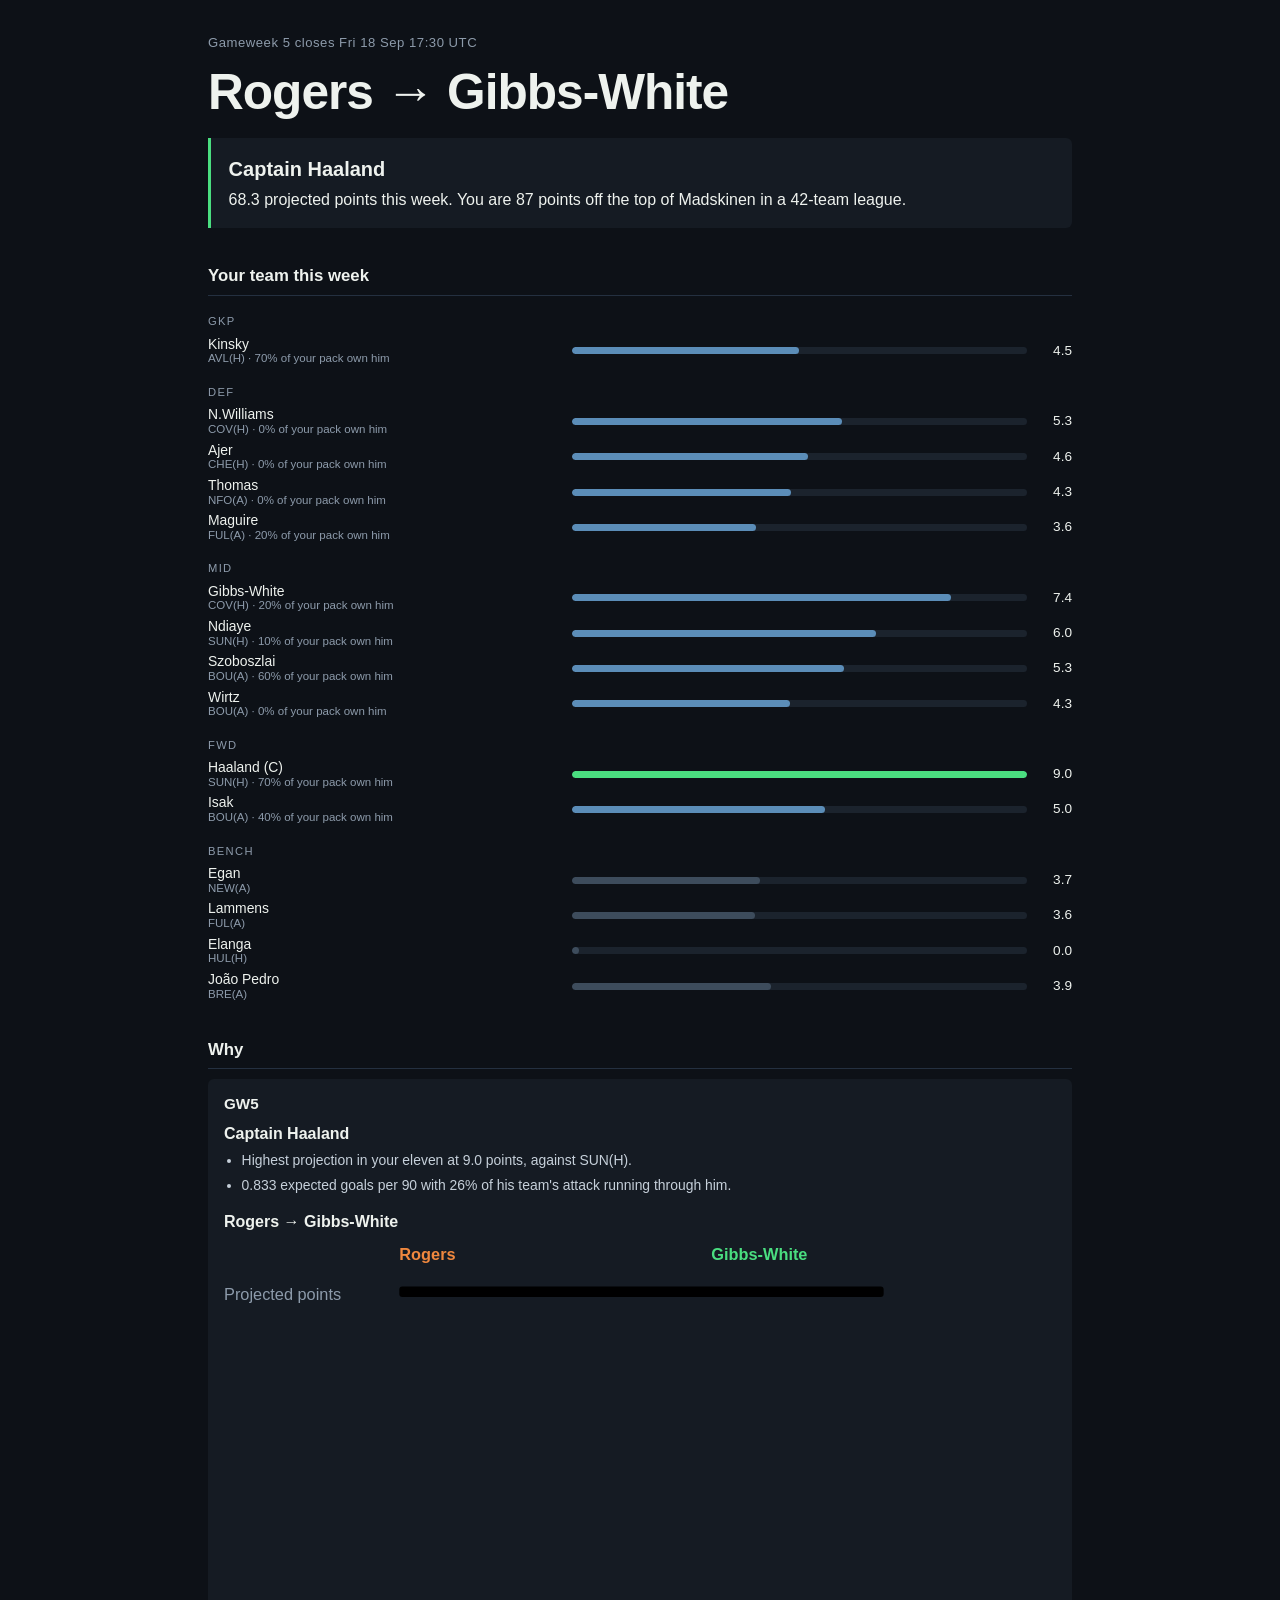
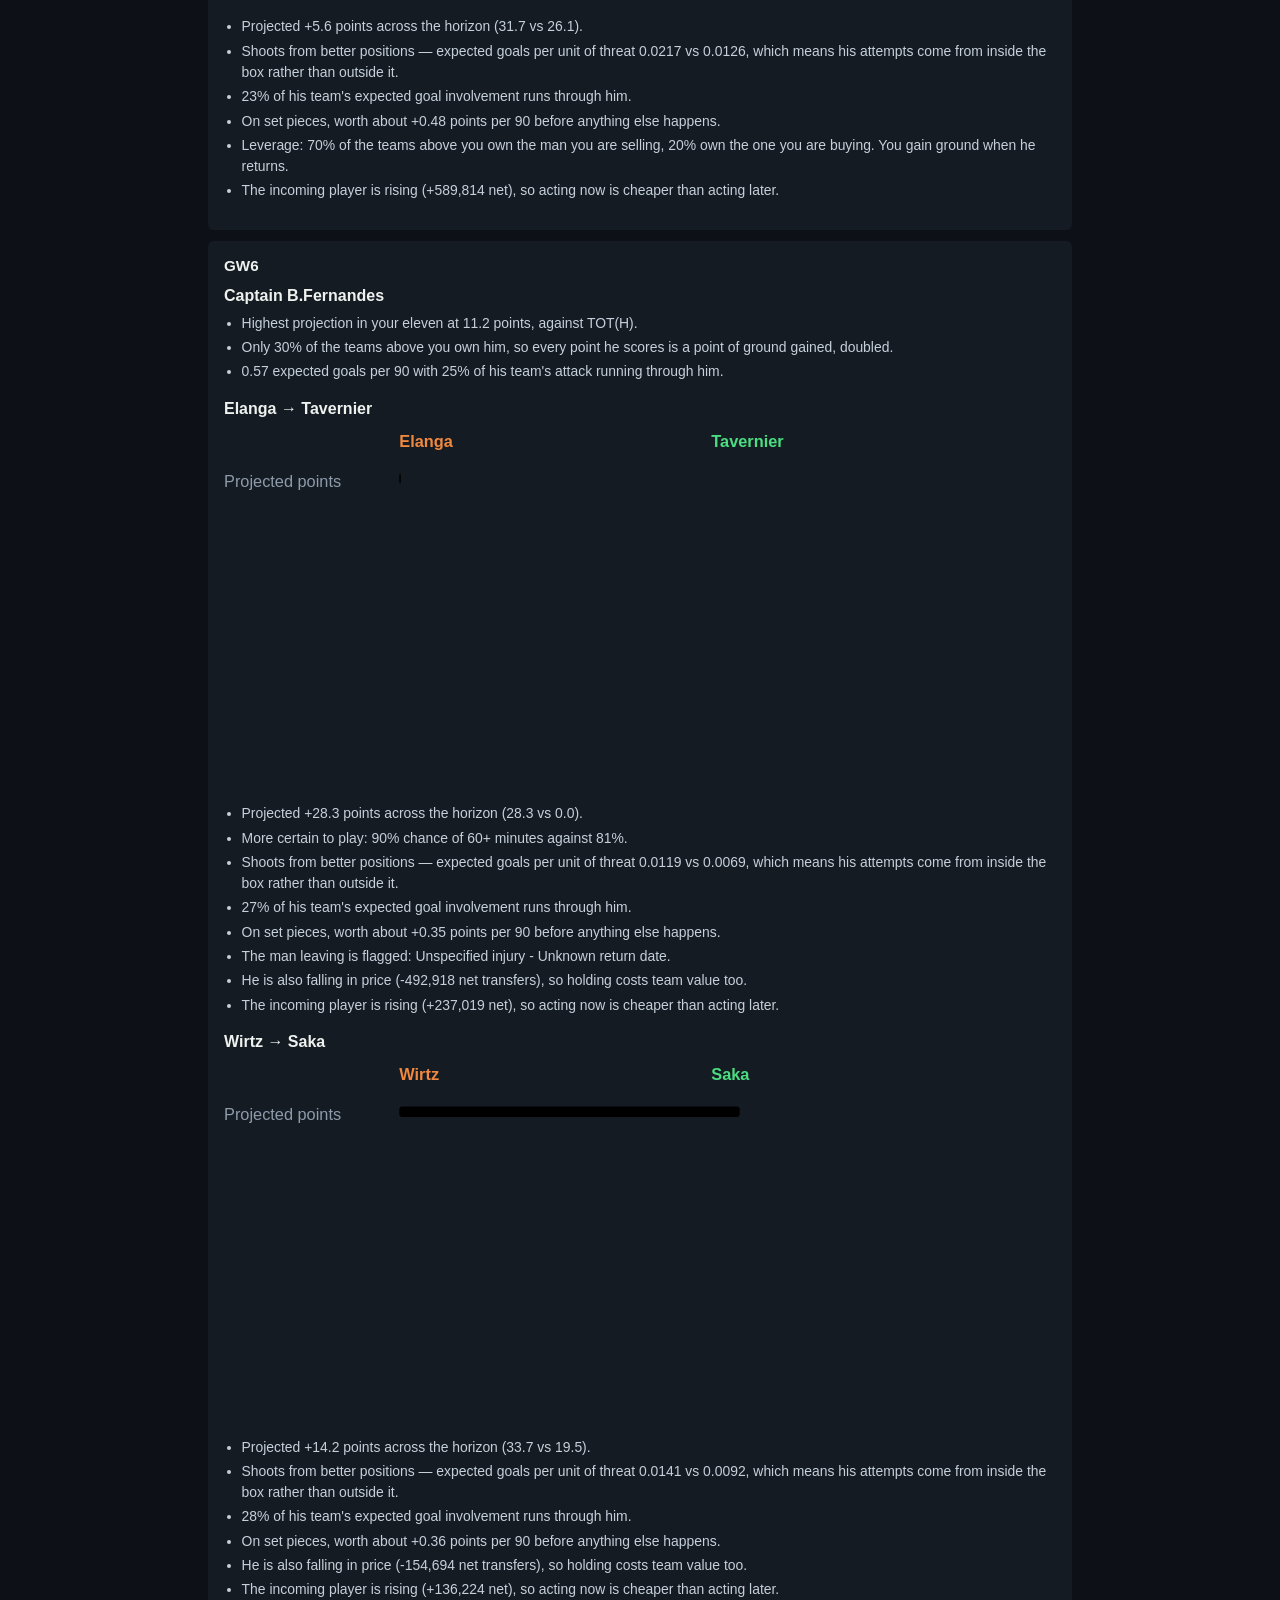
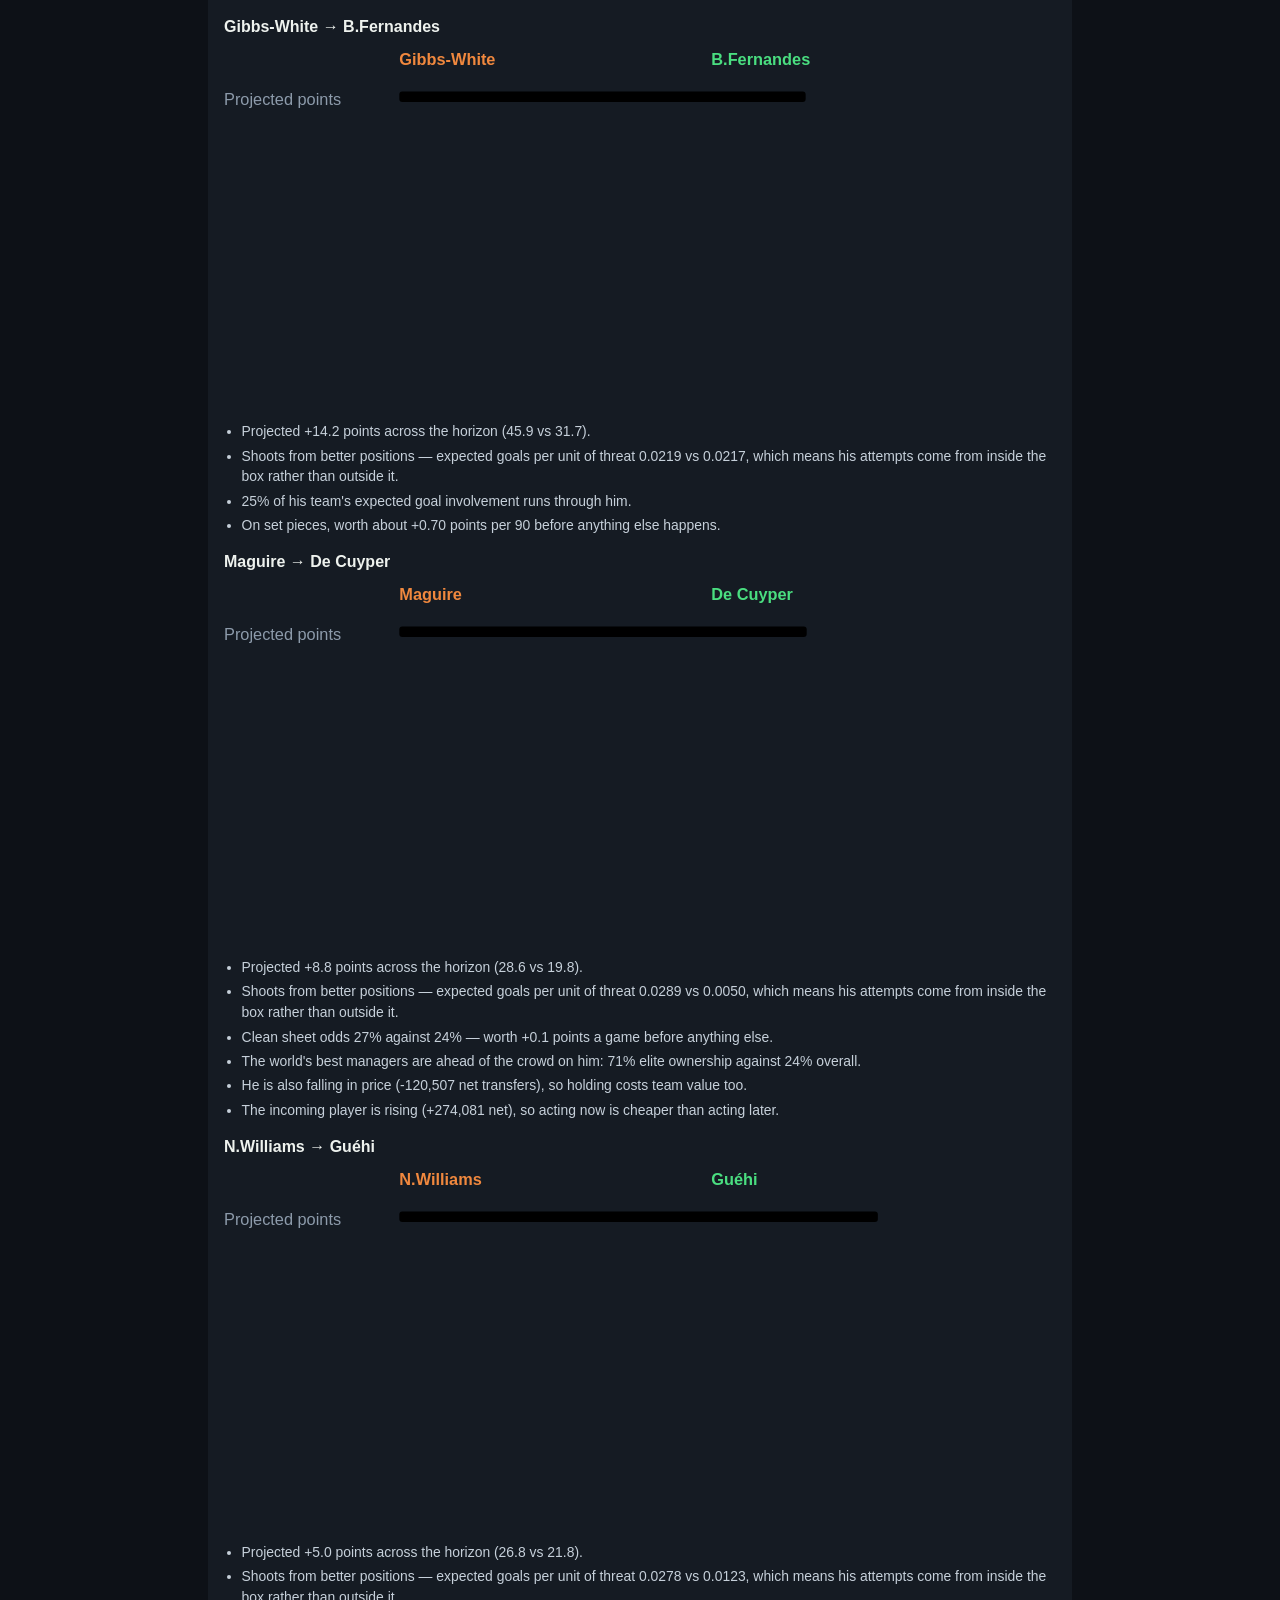
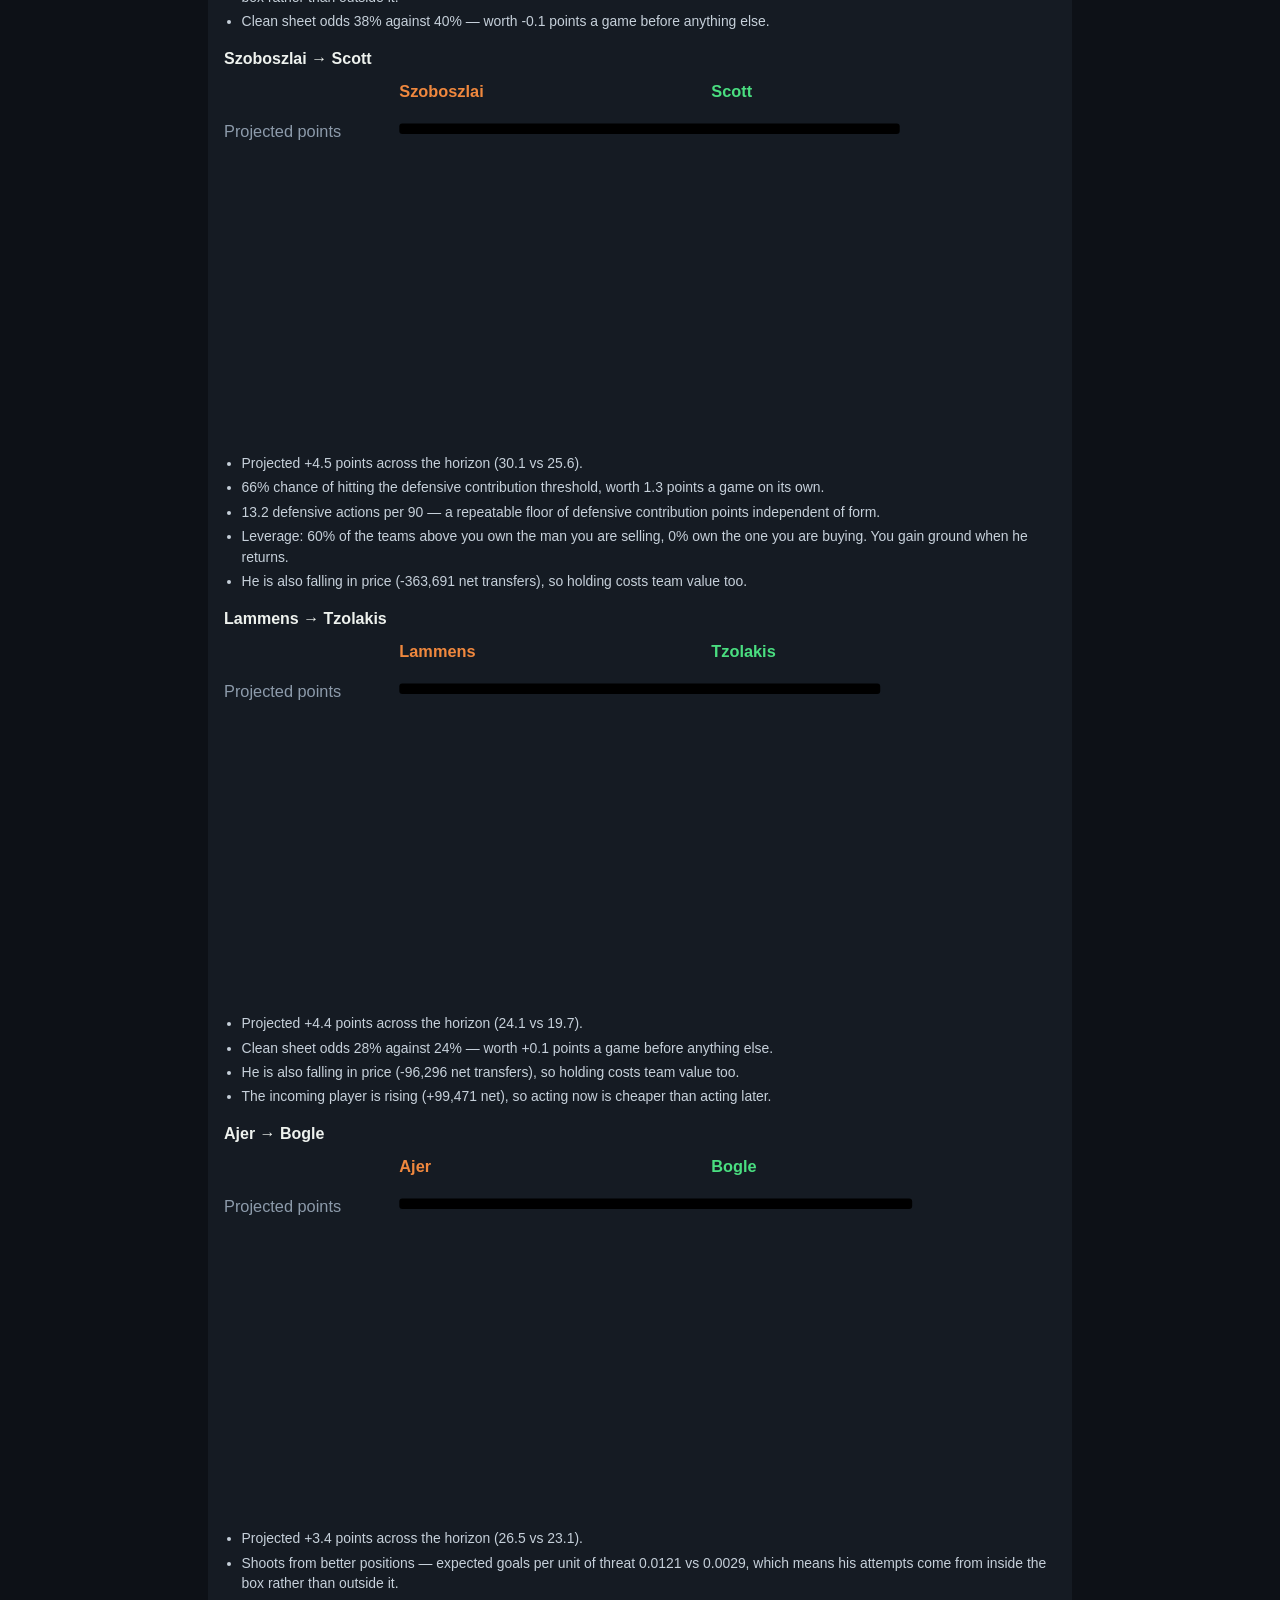
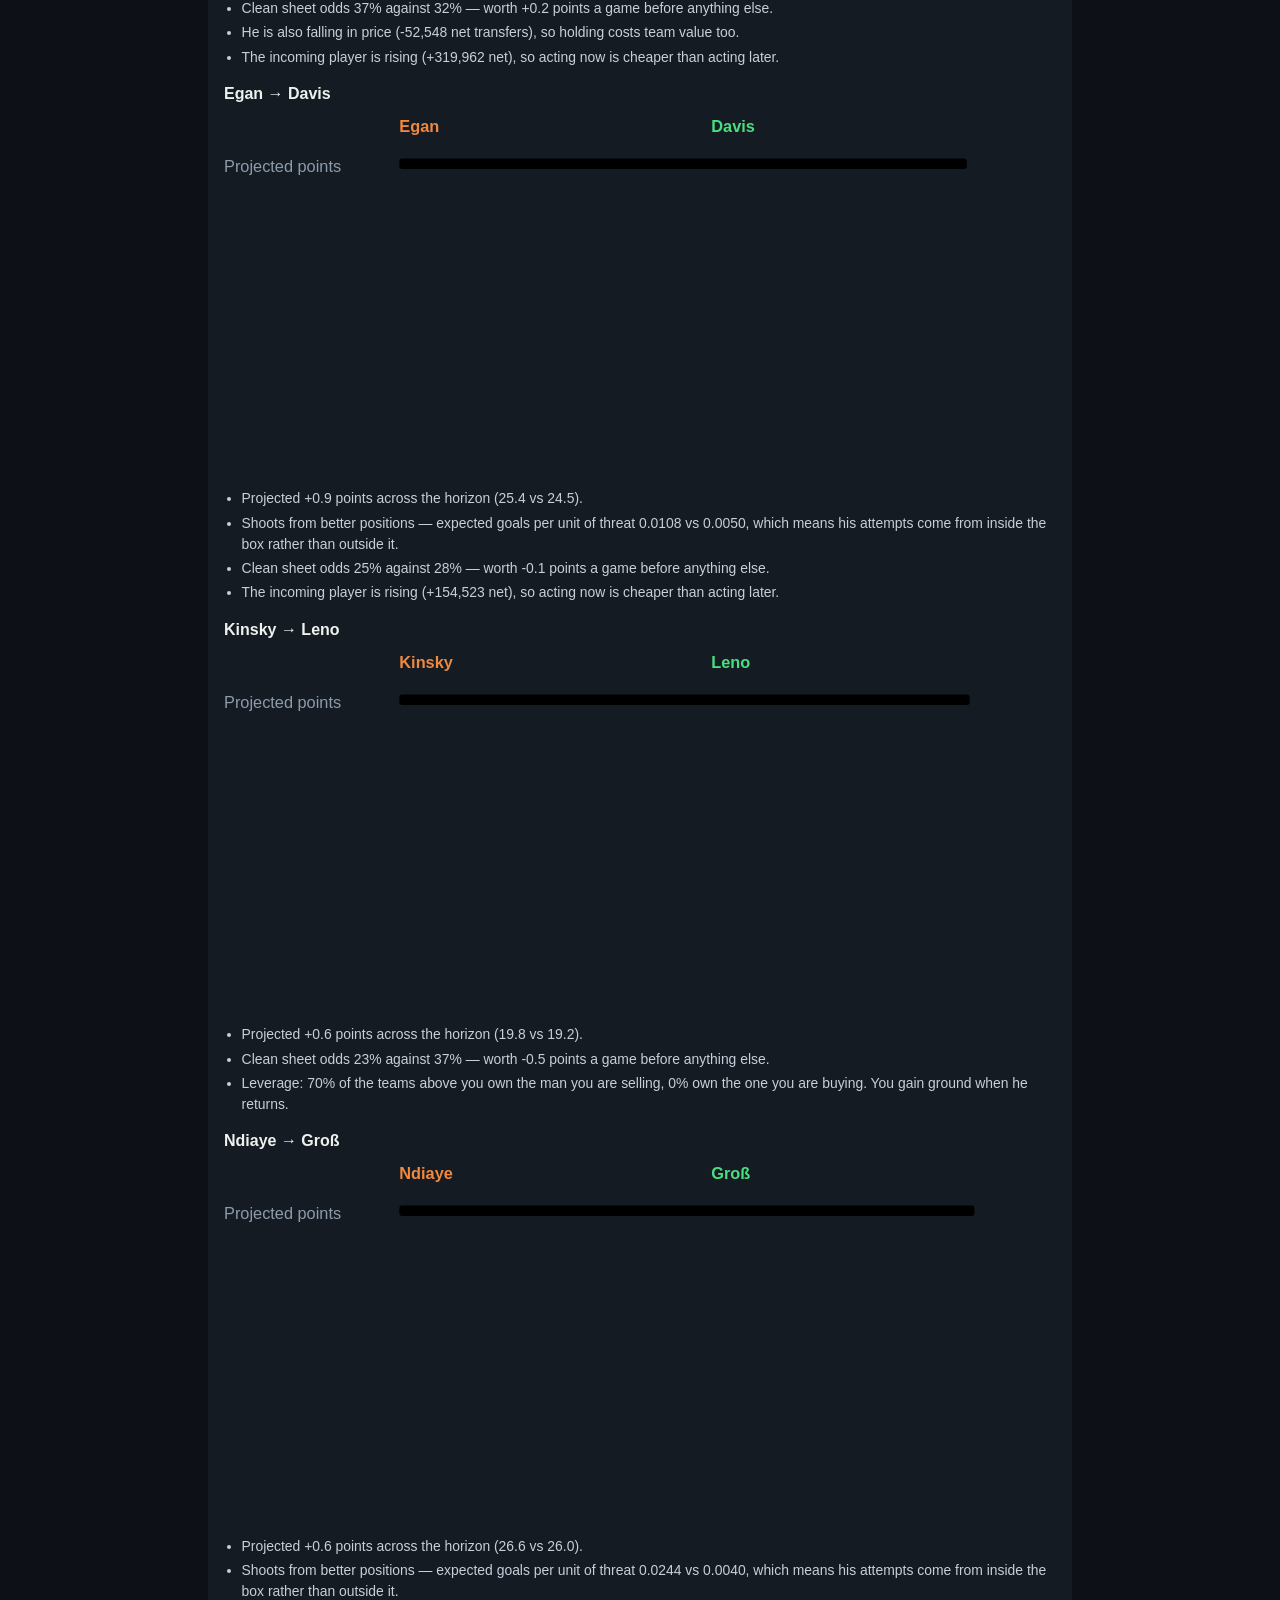
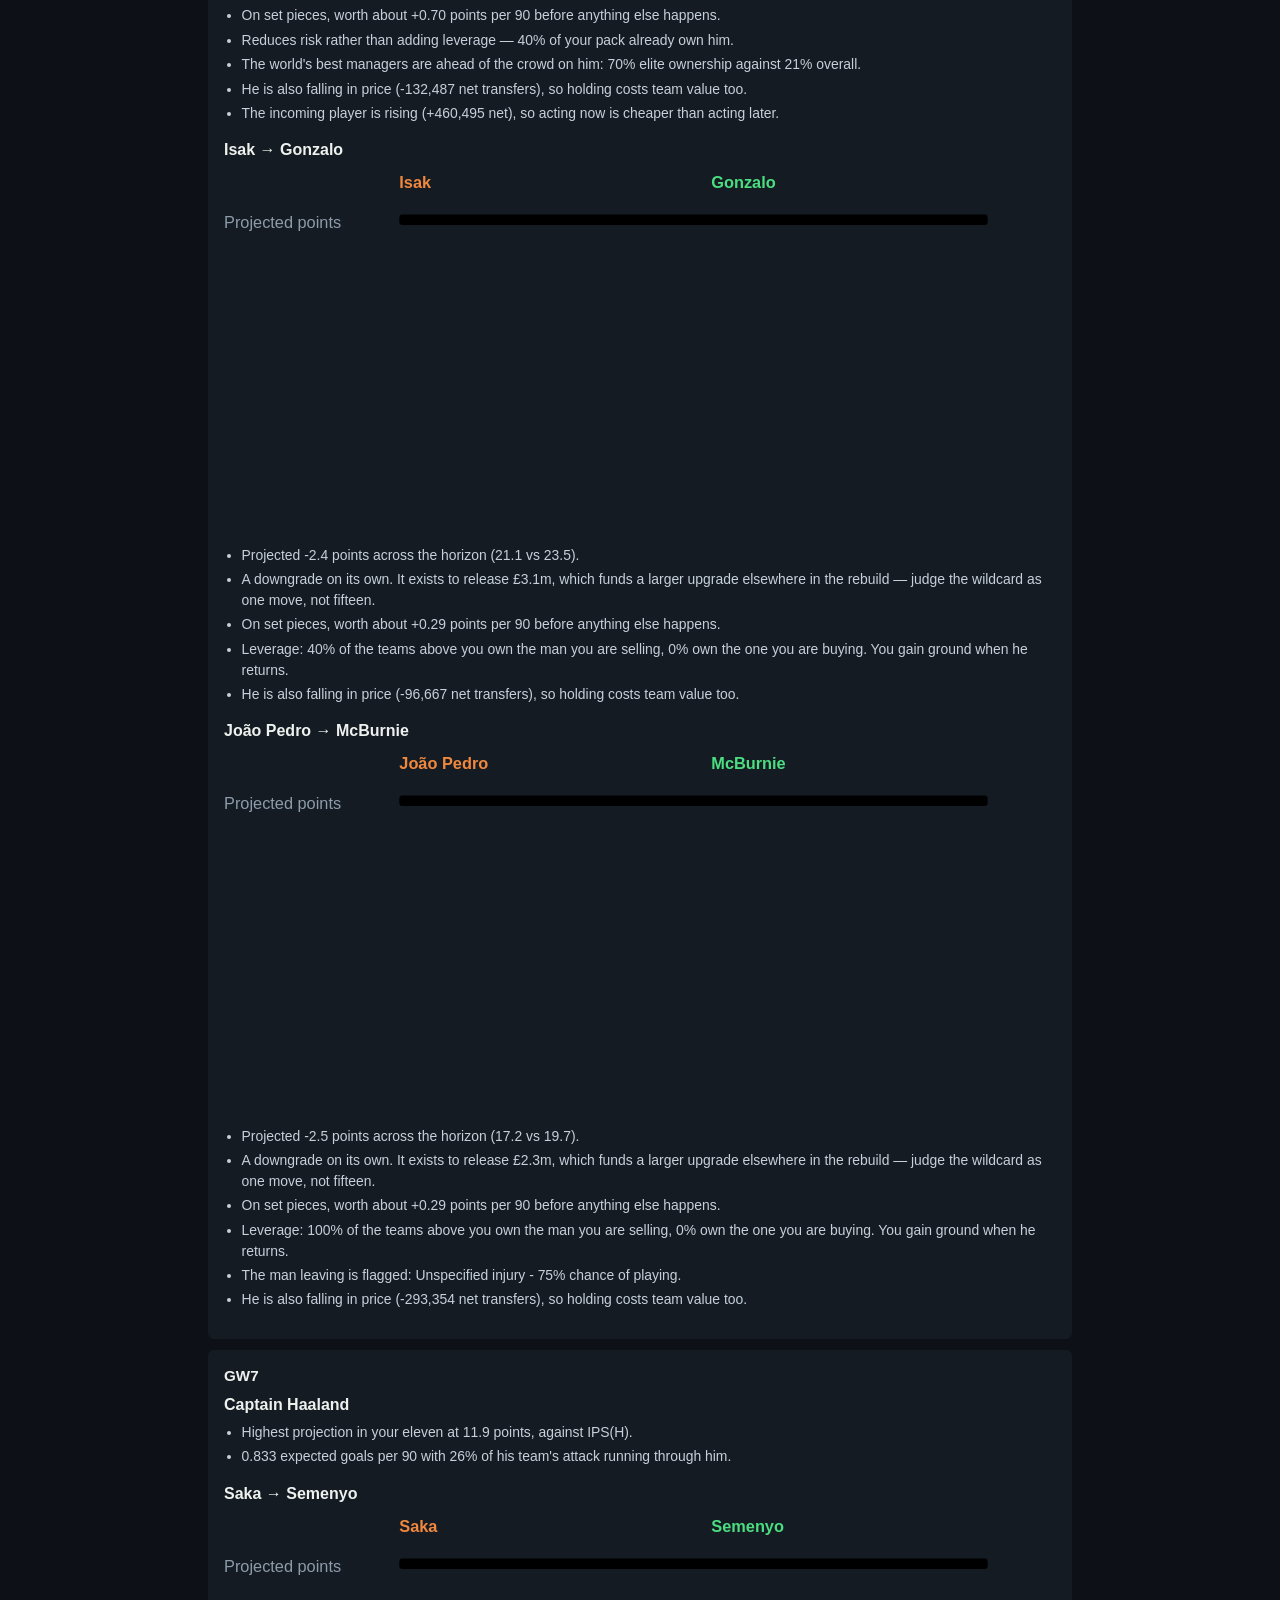
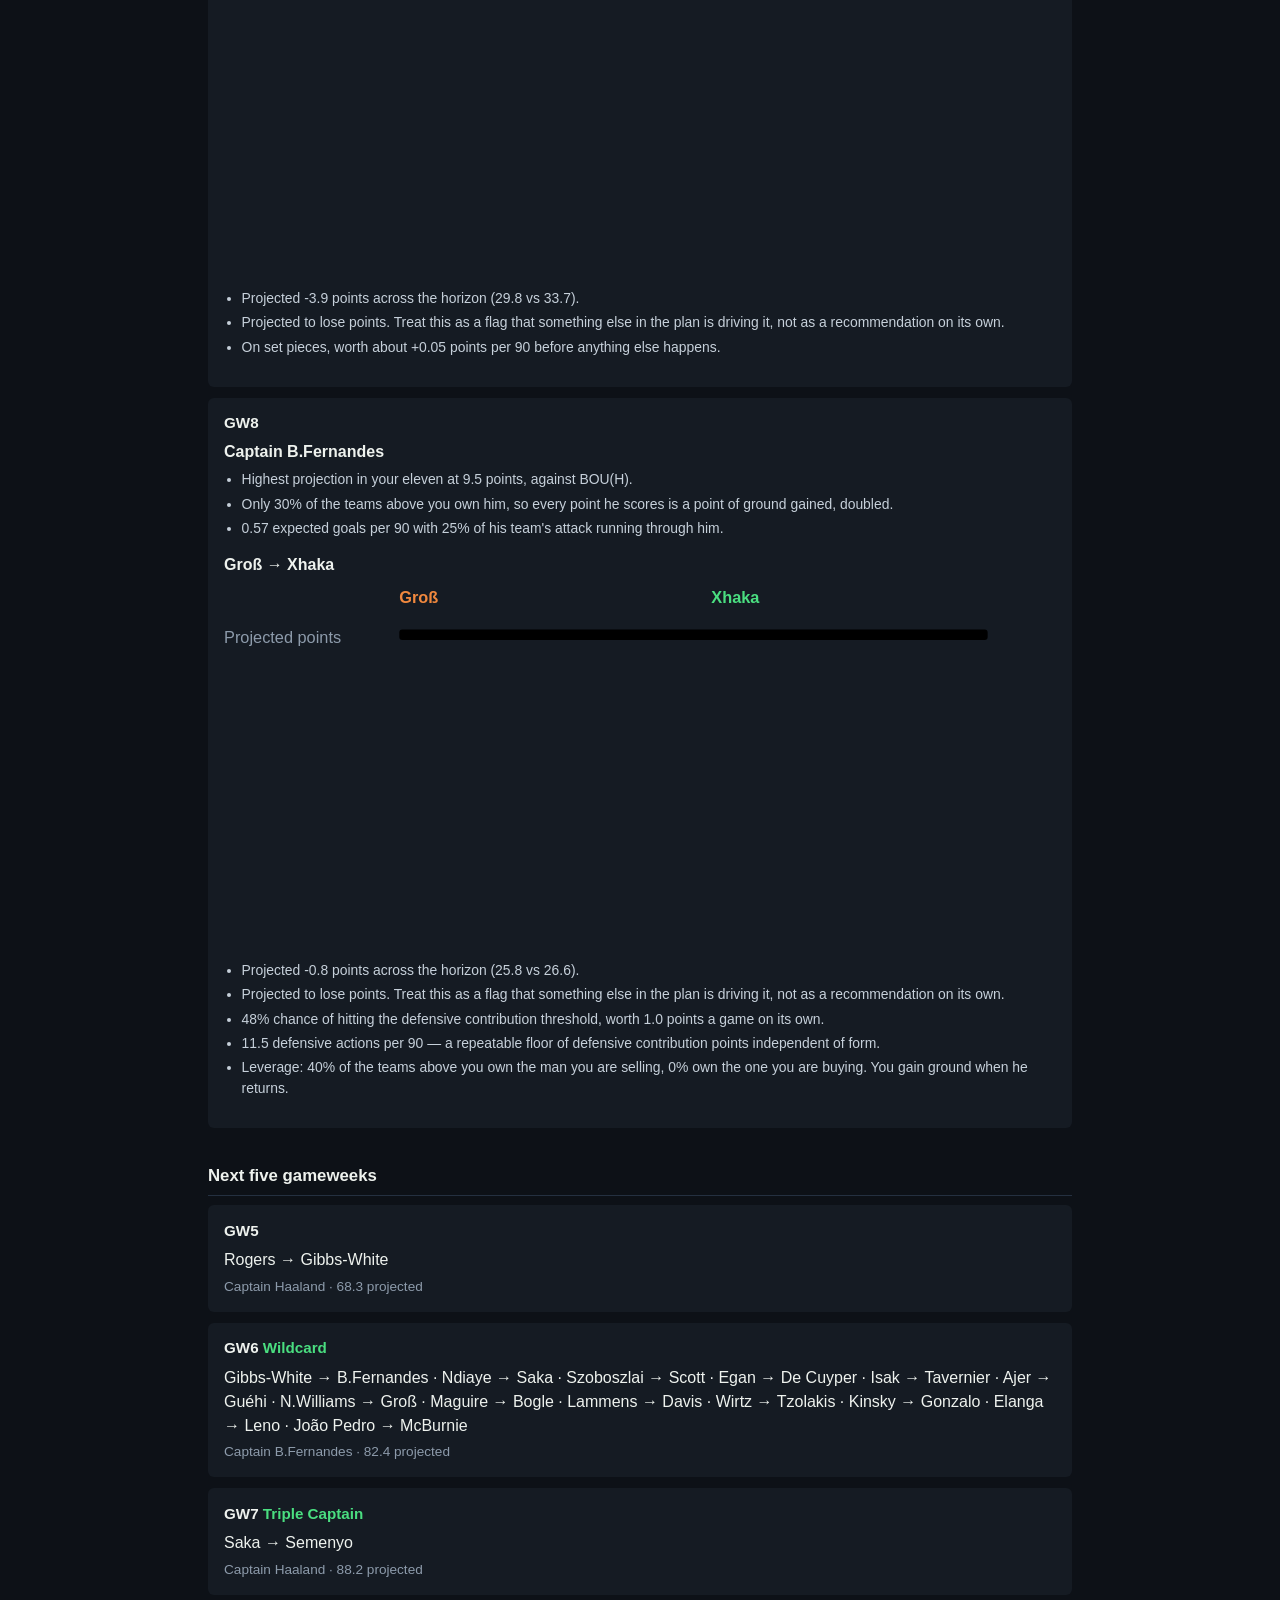
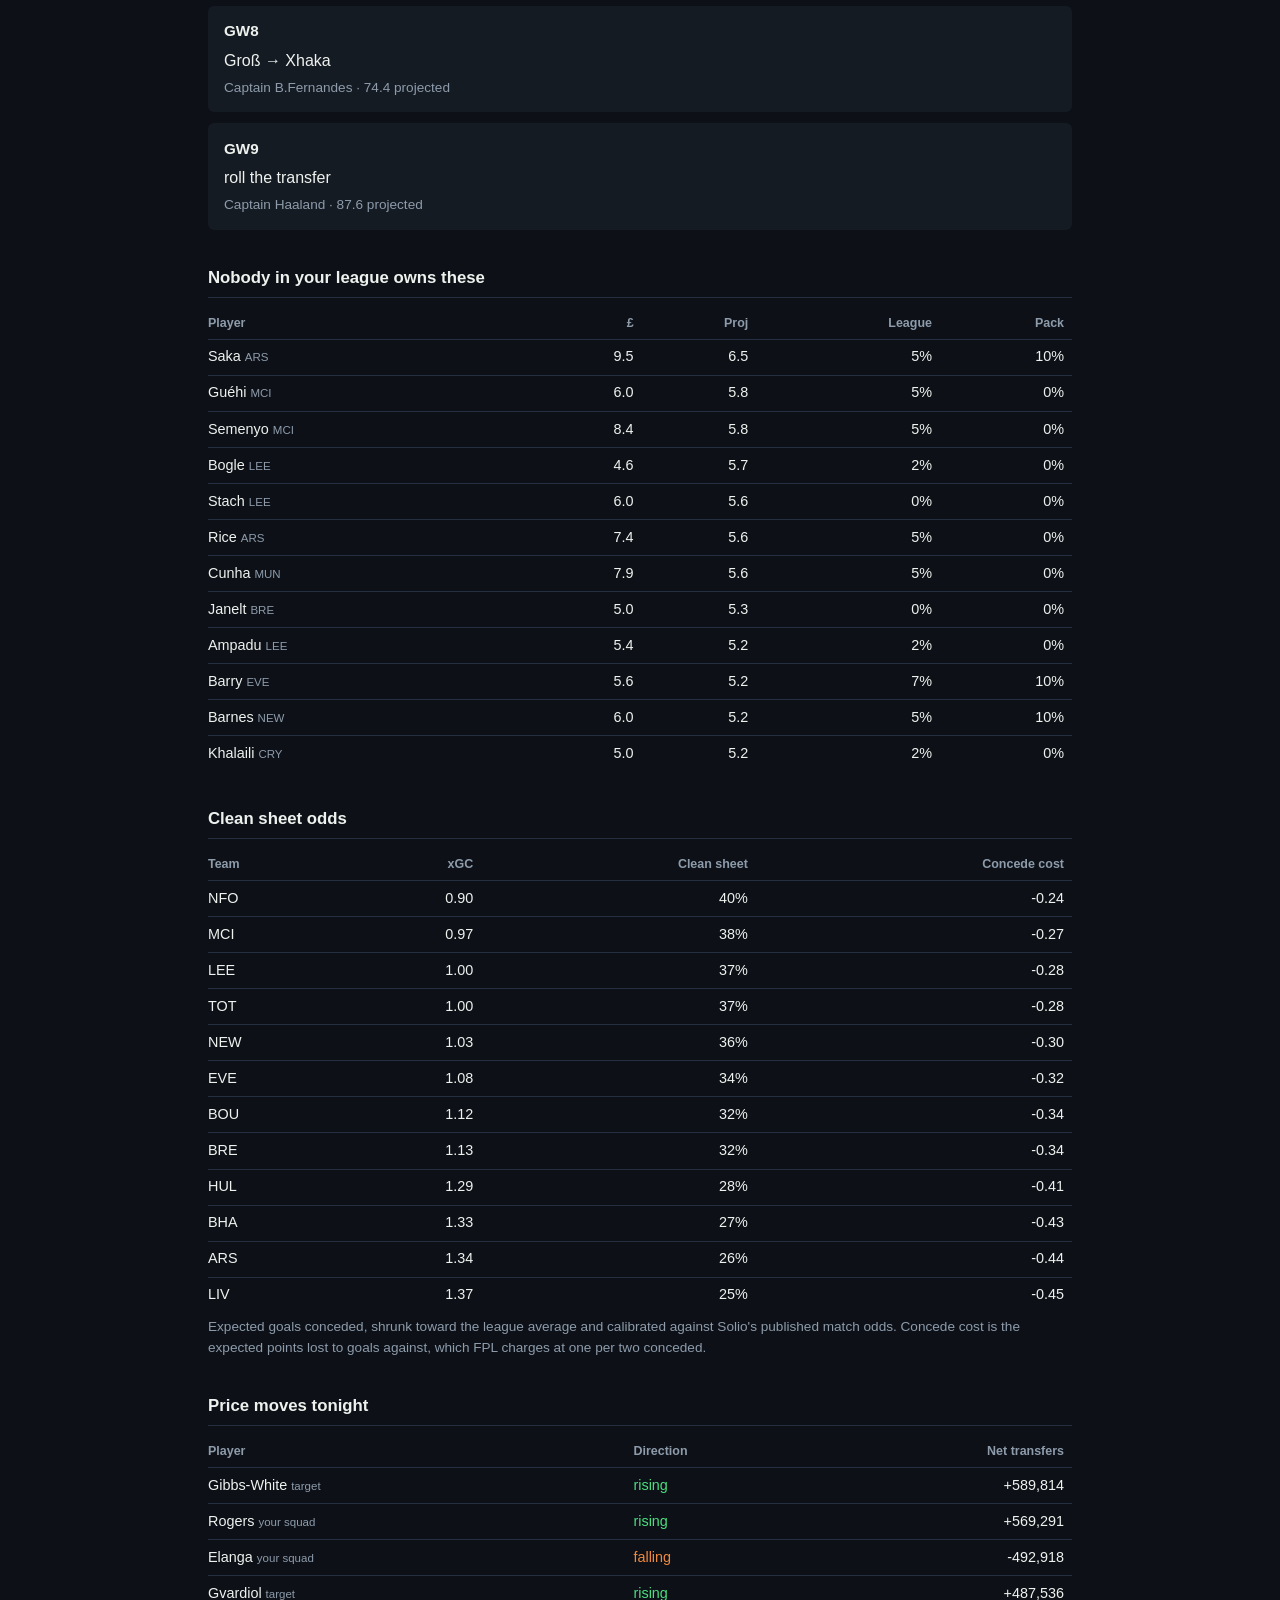
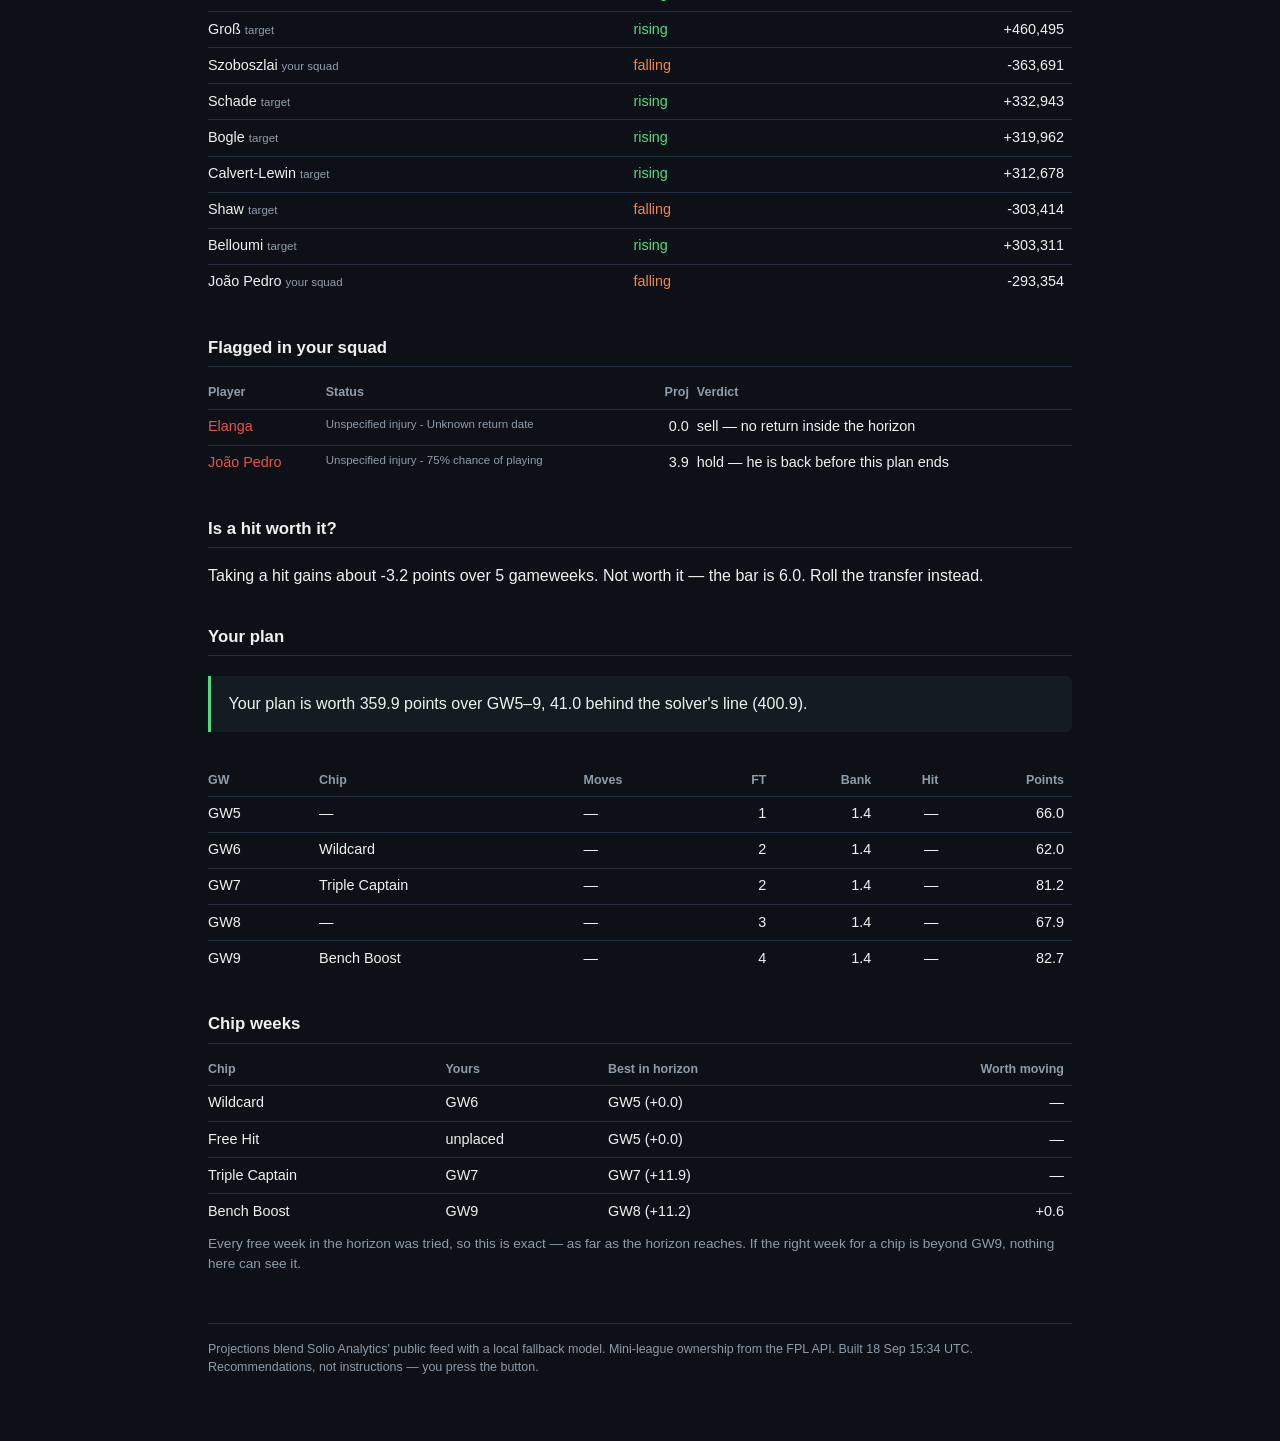
==== docs/report.html @ 6f9d905a "gaffer: 2026-09-18" ====
<!doctype html><html lang=en><head><meta charset=utf-8><meta name=viewport content='width=device-width,initial-scale=1'><title>Gaffer · GW5</title><style>
:root{--ink:#0d1117;--panel:#151b23;--line:#243040;--chalk:#eef2ee;--mute:#8d9bab;
--rise:#4ade80;--fall:#f0883e;--flag:#e5534b}
*{box-sizing:border-box}
body{margin:0;background:var(--ink);color:var(--chalk);
font:16px/1.5 ui-sans-serif,-apple-system,"Segoe UI",Roboto,sans-serif;
-webkit-text-size-adjust:100%}
.wrap{max-width:56rem;margin:0 auto;padding:1.25rem 1rem 4rem}
.deadline{color:var(--mute);font-size:.82rem;letter-spacing:.04em}
h1{font-size:clamp(2rem,7vw,3.1rem);line-height:1.05;margin:.3rem 0 .1rem;
font-weight:800;letter-spacing:-.02em}
.call{background:var(--panel);border-left:3px solid var(--rise);padding:1rem 1.1rem;
margin:1.25rem 0 2rem;border-radius:0 6px 6px 0}
.call b{display:block;font-size:1.25rem;margin-bottom:.25rem}
h2{font-size:1.05rem;font-weight:700;margin:2.2rem 0 .6rem;
padding-bottom:.4rem;border-bottom:1px solid var(--line)}
table{width:100%;border-collapse:collapse;font-size:.9rem}
th{text-align:left;color:var(--mute);font-weight:600;padding:.4rem .5rem .4rem 0;
font-size:.78rem}
td{padding:.42rem .5rem .42rem 0;border-top:1px solid var(--line);vertical-align:top}
td.n,th.n{text-align:right;font-variant-numeric:tabular-nums}
.rise{color:var(--rise)}.fall{color:var(--fall)}.flag{color:var(--flag)}
.tag{font-size:.72rem;color:var(--mute)}
.week{background:var(--panel);border-radius:6px;padding:.9rem 1rem;margin-bottom:.7rem}
.week h3{margin:0 0 .35rem;font-size:.95rem}
.week ul{margin:.3rem 0 .9rem;padding-left:1.1rem;font-size:.87rem;color:#c6d0da}
.poslabel{color:var(--mute);font-size:.7rem;letter-spacing:.12em;margin:1.1rem 0 .35rem}
.row{display:flex;align-items:center;gap:.6rem;margin:.3rem 0}
.lbl{flex:0 0 41%;font-size:.87rem;line-height:1.2}
.lbl em{display:block;font-style:normal;color:var(--mute);font-size:.72rem}
.track{flex:1;height:7px;background:#1b232d;border-radius:4px;overflow:hidden}
.track i{display:block;height:100%;border-radius:4px}
.val{flex:0 0 2.2rem;text-align:right;font-size:.85rem;
font-variant-numeric:tabular-nums}
svg.cmp{width:100%;height:auto;margin:.5rem 0 .2rem;overflow:visible}
svg.cmp text{font:11px ui-sans-serif,sans-serif}
svg.cmp .lb{fill:var(--mute)}
svg.cmp .k{fill:var(--fall);font-weight:700}
svg.cmp .k2{fill:var(--rise);font-weight:700}
svg.cmp .a{fill:var(--fall);opacity:.85}
svg.cmp .b{fill:var(--rise);opacity:.85}
.week li{margin:.22rem 0}
.chip{color:var(--rise);font-weight:700}
.note{color:var(--mute);font-size:.85rem;margin-top:.3rem}
footer{color:var(--mute);font-size:.78rem;margin-top:3rem;
border-top:1px solid var(--line);padding-top:1rem}
@media(prefers-reduced-motion:no-preference){.call{animation:in .4s ease-out}}
@keyframes in{from{opacity:0;transform:translateY(4px)}to{opacity:1}}
</style></head><body><div class=wrap><p class=deadline>Gameweek 5 closes Fri 18 Sep 17:30 UTC</p><h1>Rogers → Gibbs-White</h1><div class=call><b>Captain Haaland</b>68.3 projected points this week. You are 87 points off the top of Madskinen in a 42-team league.</div><h2>Your team this week</h2><p class=poslabel>GKP</p><div class=row><span class=lbl>Kinsky<em>AVL(H) · 70% of your pack own him</em></span><span class=track><i style='width:49.9%;background:#5b8db8'></i></span><span class=val>4.5</span></div><p class=poslabel>DEF</p><div class=row><span class=lbl>N.Williams<em>COV(H) · 0% of your pack own him</em></span><span class=track><i style='width:59.3%;background:#5b8db8'></i></span><span class=val>5.3</span></div><div class=row><span class=lbl>Ajer<em>CHE(H) · 0% of your pack own him</em></span><span class=track><i style='width:51.8%;background:#5b8db8'></i></span><span class=val>4.6</span></div><div class=row><span class=lbl>Thomas<em>NFO(A) · 0% of your pack own him</em></span><span class=track><i style='width:48.2%;background:#5b8db8'></i></span><span class=val>4.3</span></div><div class=row><span class=lbl>Maguire<em>FUL(A) · 20% of your pack own him</em></span><span class=track><i style='width:40.4%;background:#5b8db8'></i></span><span class=val>3.6</span></div><p class=poslabel>MID</p><div class=row><span class=lbl>Gibbs-White<em>COV(H) · 20% of your pack own him</em></span><span class=track><i style='width:83.2%;background:#5b8db8'></i></span><span class=val>7.4</span></div><div class=row><span class=lbl>Ndiaye<em>SUN(H) · 10% of your pack own him</em></span><span class=track><i style='width:66.7%;background:#5b8db8'></i></span><span class=val>6.0</span></div><div class=row><span class=lbl>Szoboszlai<em>BOU(A) · 60% of your pack own him</em></span><span class=track><i style='width:59.7%;background:#5b8db8'></i></span><span class=val>5.3</span></div><div class=row><span class=lbl>Wirtz<em>BOU(A) · 0% of your pack own him</em></span><span class=track><i style='width:47.9%;background:#5b8db8'></i></span><span class=val>4.3</span></div><p class=poslabel>FWD</p><div class=row><span class=lbl>Haaland (C)<em>SUN(H) · 70% of your pack own him</em></span><span class=track><i style='width:100.0%;background:var(--rise)'></i></span><span class=val>9.0</span></div><div class=row><span class=lbl>Isak<em>BOU(A) · 40% of your pack own him</em></span><span class=track><i style='width:55.6%;background:#5b8db8'></i></span><span class=val>5.0</span></div><p class=poslabel>BENCH</p><div class=row><span class=lbl>Egan<em>NEW(A)</em></span><span class=track><i style='width:41.3%;background:#3d4c5c'></i></span><span class=val>3.7</span></div><div class=row><span class=lbl>Lammens<em>FUL(A)</em></span><span class=track><i style='width:40.2%;background:#3d4c5c'></i></span><span class=val>3.6</span></div><div class=row><span class=lbl>Elanga<em>HUL(H)</em></span><span class=track><i style='width:1.5%;background:#3d4c5c'></i></span><span class=val>0.0</span></div><div class=row><span class=lbl>João Pedro<em>BRE(A)</em></span><span class=track><i style='width:43.8%;background:#3d4c5c'></i></span><span class=val>3.9</span></div><h2>Why</h2><div class=week><h3>GW5</h3><b>Captain Haaland</b><ul><li>Highest projection in your eleven at 9.0 points, against SUN(H).</li><li>0.833 expected goals per 90 with 26% of his team&#x27;s attack running through him.</li></ul><b>Rogers &rarr; Gibbs-White</b><svg viewBox='0 0 560 242' class=cmp role=img aria-label='Comparison of Rogers and Gibbs-White'><text x='118' y='12' class=k>Rogers</text><text x='328' y='12' class=k2>Gibbs-White</text><text x='0' y='39' class=lb>Projected points</text><rect x='118' y='30' width='326.0' height='7' rx='2' class=a/><rect x='118' y='40' width='396.0' height='7' rx='2' class=b/><text x='0' y='65' class=lb>Starts 60+ mins</text><rect x='118' y='56' width='371.1' height='7' rx='2' class=a/><rect x='118' y='66' width='396.0' height='7' rx='2' class=b/><text x='0' y='91' class=lb>xG per 90</text><rect x='118' y='82' width='366.6' height='7' rx='2' class=a/><rect x='118' y='92' width='396.0' height='7' rx='2' class=b/><text x='0' y='117' class=lb>xA per 90</text><rect x='118' y='108' width='396.0' height='7' rx='2' class=a/><rect x='118' y='118' width='335.5' height='7' rx='2' class=b/><text x='0' y='143' class=lb>Shot quality</text><rect x='118' y='134' width='229.9' height='7' rx='2' class=a/><rect x='118' y='144' width='396.0' height='7' rx='2' class=b/><text x='0' y='169' class=lb>Share of team attack</text><rect x='118' y='160' width='396.0' height='7' rx='2' class=a/><rect x='118' y='170' width='376.7' height='7' rx='2' class=b/><text x='0' y='195' class=lb>Defensive actions/90</text><rect x='118' y='186' width='396.0' height='7' rx='2' class=a/><rect x='118' y='196' width='316.8' height='7' rx='2' class=b/><text x='0' y='221' class=lb>Pack ownership</text><rect x='118' y='212' width='396.0' height='7' rx='2' class=a/><rect x='118' y='222' width='113.1' height='7' rx='2' class=b/></svg><ul><li>Projected +5.6 points across the horizon (31.7 vs 26.1).</li><li>Shoots from better positions — expected goals per unit of threat 0.0217 vs 0.0126, which means his attempts come from inside the box rather than outside it.</li><li>23% of his team&#x27;s expected goal involvement runs through him.</li><li>On set pieces, worth about +0.48 points per 90 before anything else happens.</li><li>Leverage: 70% of the teams above you own the man you are selling, 20% own the one you are buying. You gain ground when he returns.</li><li>The incoming player is rising (+589,814 net), so acting now is cheaper than acting later.</li></ul></div><div class=week><h3>GW6</h3><b>Captain B.Fernandes</b><ul><li>Highest projection in your eleven at 11.2 points, against TOT(H).</li><li>Only 30% of the teams above you own him, so every point he scores is a point of ground gained, doubled.</li><li>0.57 expected goals per 90 with 25% of his team&#x27;s attack running through him.</li></ul><b>Elanga &rarr; Tavernier</b><svg viewBox='0 0 560 242' class=cmp role=img aria-label='Comparison of Elanga and Tavernier'><text x='118' y='12' class=k>Elanga</text><text x='328' y='12' class=k2>Tavernier</text><text x='0' y='39' class=lb>Projected points</text><rect x='118' y='30' width='1.0' height='7' rx='2' class=a/><rect x='118' y='40' width='396.0' height='7' rx='2' class=b/><text x='0' y='65' class=lb>Starts 60+ mins</text><rect x='118' y='56' width='354.3' height='7' rx='2' class=a/><rect x='118' y='66' width='396.0' height='7' rx='2' class=b/><text x='0' y='91' class=lb>xG per 90</text><rect x='118' y='82' width='147.7' height='7' rx='2' class=a/><rect x='118' y='92' width='396.0' height='7' rx='2' class=b/><text x='0' y='117' class=lb>xA per 90</text><rect x='118' y='108' width='251.3' height='7' rx='2' class=a/><rect x='118' y='118' width='396.0' height='7' rx='2' class=b/><text x='0' y='143' class=lb>Shot quality</text><rect x='118' y='134' width='229.6' height='7' rx='2' class=a/><rect x='118' y='144' width='396.0' height='7' rx='2' class=b/><text x='0' y='169' class=lb>Share of team attack</text><rect x='118' y='160' width='162.5' height='7' rx='2' class=a/><rect x='118' y='170' width='396.0' height='7' rx='2' class=b/><text x='0' y='195' class=lb>Defensive actions/90</text><rect x='118' y='186' width='149.0' height='7' rx='2' class=a/><rect x='118' y='196' width='396.0' height='7' rx='2' class=b/><text x='0' y='221' class=lb>Pack ownership</text><rect x='118' y='212' width='396.0' height='7' rx='2' class=a/><rect x='118' y='222' width='1.0' height='7' rx='2' class=b/></svg><ul><li>Projected +28.3 points across the horizon (28.3 vs 0.0).</li><li>More certain to play: 90% chance of 60+ minutes against 81%.</li><li>Shoots from better positions — expected goals per unit of threat 0.0119 vs 0.0069, which means his attempts come from inside the box rather than outside it.</li><li>27% of his team&#x27;s expected goal involvement runs through him.</li><li>On set pieces, worth about +0.35 points per 90 before anything else happens.</li><li>The man leaving is flagged: Unspecified injury - Unknown return date.</li><li>He is also falling in price (-492,918 net transfers), so holding costs team value too.</li><li>The incoming player is rising (+237,019 net), so acting now is cheaper than acting later.</li></ul><b>Wirtz &rarr; Saka</b><svg viewBox='0 0 560 242' class=cmp role=img aria-label='Comparison of Wirtz and Saka'><text x='118' y='12' class=k>Wirtz</text><text x='328' y='12' class=k2>Saka</text><text x='0' y='39' class=lb>Projected points</text><rect x='118' y='30' width='229.1' height='7' rx='2' class=a/><rect x='118' y='40' width='396.0' height='7' rx='2' class=b/><text x='0' y='65' class=lb>Starts 60+ mins</text><rect x='118' y='56' width='378.0' height='7' rx='2' class=a/><rect x='118' y='66' width='396.0' height='7' rx='2' class=b/><text x='0' y='91' class=lb>xG per 90</text><rect x='118' y='82' width='108.4' height='7' rx='2' class=a/><rect x='118' y='92' width='396.0' height='7' rx='2' class=b/><text x='0' y='117' class=lb>xA per 90</text><rect x='118' y='108' width='327.1' height='7' rx='2' class=a/><rect x='118' y='118' width='396.0' height='7' rx='2' class=b/><text x='0' y='143' class=lb>Shot quality</text><rect x='118' y='134' width='258.4' height='7' rx='2' class=a/><rect x='118' y='144' width='396.0' height='7' rx='2' class=b/><text x='0' y='169' class=lb>Share of team attack</text><rect x='118' y='160' width='147.3' height='7' rx='2' class=a/><rect x='118' y='170' width='396.0' height='7' rx='2' class=b/><text x='0' y='195' class=lb>Defensive actions/90</text><rect x='118' y='186' width='385.8' height='7' rx='2' class=a/><rect x='118' y='196' width='396.0' height='7' rx='2' class=b/><text x='0' y='221' class=lb>Pack ownership</text><rect x='118' y='212' width='1.0' height='7' rx='2' class=a/><rect x='118' y='222' width='396.0' height='7' rx='2' class=b/></svg><ul><li>Projected +14.2 points across the horizon (33.7 vs 19.5).</li><li>Shoots from better positions — expected goals per unit of threat 0.0141 vs 0.0092, which means his attempts come from inside the box rather than outside it.</li><li>28% of his team&#x27;s expected goal involvement runs through him.</li><li>On set pieces, worth about +0.36 points per 90 before anything else happens.</li><li>He is also falling in price (-154,694 net transfers), so holding costs team value too.</li><li>The incoming player is rising (+136,224 net), so acting now is cheaper than acting later.</li></ul><b>Gibbs-White &rarr; B.Fernandes</b><svg viewBox='0 0 560 242' class=cmp role=img aria-label='Comparison of Gibbs-White and B.Fernandes'><text x='118' y='12' class=k>Gibbs-White</text><text x='328' y='12' class=k2>B.Fernandes</text><text x='0' y='39' class=lb>Projected points</text><rect x='118' y='30' width='273.5' height='7' rx='2' class=a/><rect x='118' y='40' width='396.0' height='7' rx='2' class=b/><text x='0' y='65' class=lb>Starts 60+ mins</text><rect x='118' y='56' width='387.3' height='7' rx='2' class=a/><rect x='118' y='66' width='396.0' height='7' rx='2' class=b/><text x='0' y='91' class=lb>xG per 90</text><rect x='118' y='82' width='270.9' height='7' rx='2' class=a/><rect x='118' y='92' width='396.0' height='7' rx='2' class=b/><text x='0' y='117' class=lb>xA per 90</text><rect x='118' y='108' width='358.1' height='7' rx='2' class=a/><rect x='118' y='118' width='396.0' height='7' rx='2' class=b/><text x='0' y='143' class=lb>Shot quality</text><rect x='118' y='134' width='392.4' height='7' rx='2' class=a/><rect x='118' y='144' width='396.0' height='7' rx='2' class=b/><text x='0' y='169' class=lb>Share of team attack</text><rect x='118' y='160' width='367.7' height='7' rx='2' class=a/><rect x='118' y='170' width='396.0' height='7' rx='2' class=b/><text x='0' y='195' class=lb>Defensive actions/90</text><rect x='118' y='186' width='327.7' height='7' rx='2' class=a/><rect x='118' y='196' width='396.0' height='7' rx='2' class=b/><text x='0' y='221' class=lb>Pack ownership</text><rect x='118' y='212' width='264.0' height='7' rx='2' class=a/><rect x='118' y='222' width='396.0' height='7' rx='2' class=b/></svg><ul><li>Projected +14.2 points across the horizon (45.9 vs 31.7).</li><li>Shoots from better positions — expected goals per unit of threat 0.0219 vs 0.0217, which means his attempts come from inside the box rather than outside it.</li><li>25% of his team&#x27;s expected goal involvement runs through him.</li><li>On set pieces, worth about +0.70 points per 90 before anything else happens.</li></ul><b>Maguire &rarr; De Cuyper</b><svg viewBox='0 0 560 242' class=cmp role=img aria-label='Comparison of Maguire and De Cuyper'><text x='118' y='12' class=k>Maguire</text><text x='328' y='12' class=k2>De Cuyper</text><text x='0' y='39' class=lb>Projected points</text><rect x='118' y='30' width='274.2' height='7' rx='2' class=a/><rect x='118' y='40' width='396.0' height='7' rx='2' class=b/><text x='0' y='65' class=lb>Starts 60+ mins</text><rect x='118' y='56' width='396.0' height='7' rx='2' class=a/><rect x='118' y='66' width='392.9' height='7' rx='2' class=b/><text x='0' y='91' class=lb>xG per 90</text><rect x='118' y='82' width='45.9' height='7' rx='2' class=a/><rect x='118' y='92' width='396.0' height='7' rx='2' class=b/><text x='0' y='117' class=lb>xA per 90</text><rect x='118' y='108' width='356.1' height='7' rx='2' class=a/><rect x='118' y='118' width='396.0' height='7' rx='2' class=b/><text x='0' y='143' class=lb>Shot quality</text><rect x='118' y='134' width='68.5' height='7' rx='2' class=a/><rect x='118' y='144' width='396.0' height='7' rx='2' class=b/><text x='0' y='169' class=lb>Share of team attack</text><rect x='118' y='160' width='132.0' height='7' rx='2' class=a/><rect x='118' y='170' width='396.0' height='7' rx='2' class=b/><text x='0' y='195' class=lb>Defensive actions/90</text><rect x='118' y='186' width='396.0' height='7' rx='2' class=a/><rect x='118' y='196' width='146.2' height='7' rx='2' class=b/><text x='0' y='221' class=lb>Pack ownership</text><rect x='118' y='212' width='198.0' height='7' rx='2' class=a/><rect x='118' y='222' width='396.0' height='7' rx='2' class=b/></svg><ul><li>Projected +8.8 points across the horizon (28.6 vs 19.8).</li><li>Shoots from better positions — expected goals per unit of threat 0.0289 vs 0.0050, which means his attempts come from inside the box rather than outside it.</li><li>Clean sheet odds 27% against 24% — worth +0.1 points a game before anything else.</li><li>The world&#x27;s best managers are ahead of the crowd on him: 71% elite ownership against 24% overall.</li><li>He is also falling in price (-120,507 net transfers), so holding costs team value too.</li><li>The incoming player is rising (+274,081 net), so acting now is cheaper than acting later.</li></ul><b>N.Williams &rarr; Guéhi</b><svg viewBox='0 0 560 242' class=cmp role=img aria-label='Comparison of N.Williams and Guéhi'><text x='118' y='12' class=k>N.Williams</text><text x='328' y='12' class=k2>Guéhi</text><text x='0' y='39' class=lb>Projected points</text><rect x='118' y='30' width='322.1' height='7' rx='2' class=a/><rect x='118' y='40' width='396.0' height='7' rx='2' class=b/><text x='0' y='65' class=lb>Starts 60+ mins</text><rect x='118' y='56' width='396.0' height='7' rx='2' class=a/><rect x='118' y='66' width='382.7' height='7' rx='2' class=b/><text x='0' y='91' class=lb>xG per 90</text><rect x='118' y='82' width='142.1' height='7' rx='2' class=a/><rect x='118' y='92' width='396.0' height='7' rx='2' class=b/><text x='0' y='117' class=lb>xA per 90</text><rect x='118' y='108' width='396.0' height='7' rx='2' class=a/><rect x='118' y='118' width='376.2' height='7' rx='2' class=b/><text x='0' y='143' class=lb>Shot quality</text><rect x='118' y='134' width='175.2' height='7' rx='2' class=a/><rect x='118' y='144' width='396.0' height='7' rx='2' class=b/><text x='0' y='169' class=lb>Share of team attack</text><rect x='118' y='160' width='302.8' height='7' rx='2' class=a/><rect x='118' y='170' width='396.0' height='7' rx='2' class=b/><text x='0' y='195' class=lb>Defensive actions/90</text><rect x='118' y='186' width='396.0' height='7' rx='2' class=a/><rect x='118' y='196' width='361.1' height='7' rx='2' class=b/><text x='0' y='221' class=lb>Pack ownership</text><rect x='118' y='212' width='1.0' height='7' rx='2' class=a/><rect x='118' y='222' width='1.0' height='7' rx='2' class=b/></svg><ul><li>Projected +5.0 points across the horizon (26.8 vs 21.8).</li><li>Shoots from better positions — expected goals per unit of threat 0.0278 vs 0.0123, which means his attempts come from inside the box rather than outside it.</li><li>Clean sheet odds 38% against 40% — worth -0.1 points a game before anything else.</li></ul><b>Szoboszlai &rarr; Scott</b><svg viewBox='0 0 560 242' class=cmp role=img aria-label='Comparison of Szoboszlai and Scott'><text x='118' y='12' class=k>Szoboszlai</text><text x='328' y='12' class=k2>Scott</text><text x='0' y='39' class=lb>Projected points</text><rect x='118' y='30' width='336.8' height='7' rx='2' class=a/><rect x='118' y='40' width='396.0' height='7' rx='2' class=b/><text x='0' y='65' class=lb>Starts 60+ mins</text><rect x='118' y='56' width='396.0' height='7' rx='2' class=a/><rect x='118' y='66' width='381.2' height='7' rx='2' class=b/><text x='0' y='91' class=lb>xG per 90</text><rect x='118' y='82' width='396.0' height='7' rx='2' class=a/><rect x='118' y='92' width='160.6' height='7' rx='2' class=b/><text x='0' y='117' class=lb>xA per 90</text><rect x='118' y='108' width='396.0' height='7' rx='2' class=a/><rect x='118' y='118' width='174.2' height='7' rx='2' class=b/><text x='0' y='143' class=lb>Shot quality</text><rect x='118' y='134' width='396.0' height='7' rx='2' class=a/><rect x='118' y='144' width='203.9' height='7' rx='2' class=b/><text x='0' y='169' class=lb>Share of team attack</text><rect x='118' y='160' width='396.0' height='7' rx='2' class=a/><rect x='118' y='170' width='186.9' height='7' rx='2' class=b/><text x='0' y='195' class=lb>Defensive actions/90</text><rect x='118' y='186' width='264.0' height='7' rx='2' class=a/><rect x='118' y='196' width='396.0' height='7' rx='2' class=b/><text x='0' y='221' class=lb>Pack ownership</text><rect x='118' y='212' width='396.0' height='7' rx='2' class=a/><rect x='118' y='222' width='1.0' height='7' rx='2' class=b/></svg><ul><li>Projected +4.5 points across the horizon (30.1 vs 25.6).</li><li>66% chance of hitting the defensive contribution threshold, worth 1.3 points a game on its own.</li><li>13.2 defensive actions per 90 — a repeatable floor of defensive contribution points independent of form.</li><li>Leverage: 60% of the teams above you own the man you are selling, 0% own the one you are buying. You gain ground when he returns.</li><li>He is also falling in price (-363,691 net transfers), so holding costs team value too.</li></ul><b>Lammens &rarr; Tzolakis</b><svg viewBox='0 0 560 242' class=cmp role=img aria-label='Comparison of Lammens and Tzolakis'><text x='118' y='12' class=k>Lammens</text><text x='328' y='12' class=k2>Tzolakis</text><text x='0' y='39' class=lb>Projected points</text><rect x='118' y='30' width='323.7' height='7' rx='2' class=a/><rect x='118' y='40' width='396.0' height='7' rx='2' class=b/><text x='0' y='65' class=lb>Starts 60+ mins</text><rect x='118' y='56' width='396.0' height='7' rx='2' class=a/><rect x='118' y='66' width='393.4' height='7' rx='2' class=b/><text x='0' y='91' class=lb>xG per 90</text><rect x='118' y='82' width='1.0' height='7' rx='2' class=a/><rect x='118' y='92' width='1.0' height='7' rx='2' class=b/><text x='0' y='117' class=lb>xA per 90</text><rect x='118' y='108' width='1.0' height='7' rx='2' class=a/><rect x='118' y='118' width='1.0' height='7' rx='2' class=b/><text x='0' y='143' class=lb>Shot quality</text><rect x='118' y='134' width='1.0' height='7' rx='2' class=a/><rect x='118' y='144' width='1.0' height='7' rx='2' class=b/><text x='0' y='169' class=lb>Share of team attack</text><rect x='118' y='160' width='1.0' height='7' rx='2' class=a/><rect x='118' y='170' width='1.0' height='7' rx='2' class=b/><text x='0' y='195' class=lb>Defensive actions/90</text><rect x='118' y='186' width='1.0' height='7' rx='2' class=a/><rect x='118' y='196' width='1.0' height='7' rx='2' class=b/><text x='0' y='221' class=lb>Pack ownership</text><rect x='118' y='212' width='1.0' height='7' rx='2' class=a/><rect x='118' y='222' width='1.0' height='7' rx='2' class=b/></svg><ul><li>Projected +4.4 points across the horizon (24.1 vs 19.7).</li><li>Clean sheet odds 28% against 24% — worth +0.1 points a game before anything else.</li><li>He is also falling in price (-96,296 net transfers), so holding costs team value too.</li><li>The incoming player is rising (+99,471 net), so acting now is cheaper than acting later.</li></ul><b>Ajer &rarr; Bogle</b><svg viewBox='0 0 560 242' class=cmp role=img aria-label='Comparison of Ajer and Bogle'><text x='118' y='12' class=k>Ajer</text><text x='328' y='12' class=k2>Bogle</text><text x='0' y='39' class=lb>Projected points</text><rect x='118' y='30' width='345.2' height='7' rx='2' class=a/><rect x='118' y='40' width='396.0' height='7' rx='2' class=b/><text x='0' y='65' class=lb>Starts 60+ mins</text><rect x='118' y='56' width='396.0' height='7' rx='2' class=a/><rect x='118' y='66' width='374.9' height='7' rx='2' class=b/><text x='0' y='91' class=lb>xG per 90</text><rect x='118' y='82' width='33.2' height='7' rx='2' class=a/><rect x='118' y='92' width='396.0' height='7' rx='2' class=b/><text x='0' y='117' class=lb>xA per 90</text><rect x='118' y='108' width='115.5' height='7' rx='2' class=a/><rect x='118' y='118' width='396.0' height='7' rx='2' class=b/><text x='0' y='143' class=lb>Shot quality</text><rect x='118' y='134' width='94.9' height='7' rx='2' class=a/><rect x='118' y='144' width='396.0' height='7' rx='2' class=b/><text x='0' y='169' class=lb>Share of team attack</text><rect x='118' y='160' width='33.0' height='7' rx='2' class=a/><rect x='118' y='170' width='396.0' height='7' rx='2' class=b/><text x='0' y='195' class=lb>Defensive actions/90</text><rect x='118' y='186' width='396.0' height='7' rx='2' class=a/><rect x='118' y='196' width='174.7' height='7' rx='2' class=b/><text x='0' y='221' class=lb>Pack ownership</text><rect x='118' y='212' width='1.0' height='7' rx='2' class=a/><rect x='118' y='222' width='1.0' height='7' rx='2' class=b/></svg><ul><li>Projected +3.4 points across the horizon (26.5 vs 23.1).</li><li>Shoots from better positions — expected goals per unit of threat 0.0121 vs 0.0029, which means his attempts come from inside the box rather than outside it.</li><li>Clean sheet odds 37% against 32% — worth +0.2 points a game before anything else.</li><li>He is also falling in price (-52,548 net transfers), so holding costs team value too.</li><li>The incoming player is rising (+319,962 net), so acting now is cheaper than acting later.</li></ul><b>Egan &rarr; Davis</b><svg viewBox='0 0 560 242' class=cmp role=img aria-label='Comparison of Egan and Davis'><text x='118' y='12' class=k>Egan</text><text x='328' y='12' class=k2>Davis</text><text x='0' y='39' class=lb>Projected points</text><rect x='118' y='30' width='382.0' height='7' rx='2' class=a/><rect x='118' y='40' width='396.0' height='7' rx='2' class=b/><text x='0' y='65' class=lb>Starts 60+ mins</text><rect x='118' y='56' width='391.4' height='7' rx='2' class=a/><rect x='118' y='66' width='396.0' height='7' rx='2' class=b/><text x='0' y='91' class=lb>xG per 90</text><rect x='118' y='82' width='13.6' height='7' rx='2' class=a/><rect x='118' y='92' width='396.0' height='7' rx='2' class=b/><text x='0' y='117' class=lb>xA per 90</text><rect x='118' y='108' width='1.0' height='7' rx='2' class=a/><rect x='118' y='118' width='396.0' height='7' rx='2' class=b/><text x='0' y='143' class=lb>Shot quality</text><rect x='118' y='134' width='183.3' height='7' rx='2' class=a/><rect x='118' y='144' width='396.0' height='7' rx='2' class=b/><text x='0' y='169' class=lb>Share of team attack</text><rect x='118' y='160' width='18.4' height='7' rx='2' class=a/><rect x='118' y='170' width='396.0' height='7' rx='2' class=b/><text x='0' y='195' class=lb>Defensive actions/90</text><rect x='118' y='186' width='396.0' height='7' rx='2' class=a/><rect x='118' y='196' width='137.7' height='7' rx='2' class=b/><text x='0' y='221' class=lb>Pack ownership</text><rect x='118' y='212' width='396.0' height='7' rx='2' class=a/><rect x='118' y='222' width='132.0' height='7' rx='2' class=b/></svg><ul><li>Projected +0.9 points across the horizon (25.4 vs 24.5).</li><li>Shoots from better positions — expected goals per unit of threat 0.0108 vs 0.0050, which means his attempts come from inside the box rather than outside it.</li><li>Clean sheet odds 25% against 28% — worth -0.1 points a game before anything else.</li><li>The incoming player is rising (+154,523 net), so acting now is cheaper than acting later.</li></ul><b>Kinsky &rarr; Leno</b><svg viewBox='0 0 560 242' class=cmp role=img aria-label='Comparison of Kinsky and Leno'><text x='118' y='12' class=k>Kinsky</text><text x='328' y='12' class=k2>Leno</text><text x='0' y='39' class=lb>Projected points</text><rect x='118' y='30' width='384.0' height='7' rx='2' class=a/><rect x='118' y='40' width='396.0' height='7' rx='2' class=b/><text x='0' y='65' class=lb>Starts 60+ mins</text><rect x='118' y='56' width='394.7' height='7' rx='2' class=a/><rect x='118' y='66' width='396.0' height='7' rx='2' class=b/><text x='0' y='91' class=lb>xG per 90</text><rect x='118' y='82' width='1.0' height='7' rx='2' class=a/><rect x='118' y='92' width='1.0' height='7' rx='2' class=b/><text x='0' y='117' class=lb>xA per 90</text><rect x='118' y='108' width='1.0' height='7' rx='2' class=a/><rect x='118' y='118' width='1.0' height='7' rx='2' class=b/><text x='0' y='143' class=lb>Shot quality</text><rect x='118' y='134' width='1.0' height='7' rx='2' class=a/><rect x='118' y='144' width='1.0' height='7' rx='2' class=b/><text x='0' y='169' class=lb>Share of team attack</text><rect x='118' y='160' width='1.0' height='7' rx='2' class=a/><rect x='118' y='170' width='1.0' height='7' rx='2' class=b/><text x='0' y='195' class=lb>Defensive actions/90</text><rect x='118' y='186' width='1.0' height='7' rx='2' class=a/><rect x='118' y='196' width='1.0' height='7' rx='2' class=b/><text x='0' y='221' class=lb>Pack ownership</text><rect x='118' y='212' width='396.0' height='7' rx='2' class=a/><rect x='118' y='222' width='1.0' height='7' rx='2' class=b/></svg><ul><li>Projected +0.6 points across the horizon (19.8 vs 19.2).</li><li>Clean sheet odds 23% against 37% — worth -0.5 points a game before anything else.</li><li>Leverage: 70% of the teams above you own the man you are selling, 0% own the one you are buying. You gain ground when he returns.</li></ul><b>Ndiaye &rarr; Groß</b><svg viewBox='0 0 560 242' class=cmp role=img aria-label='Comparison of Ndiaye and Groß'><text x='118' y='12' class=k>Ndiaye</text><text x='328' y='12' class=k2>Groß</text><text x='0' y='39' class=lb>Projected points</text><rect x='118' y='30' width='387.1' height='7' rx='2' class=a/><rect x='118' y='40' width='396.0' height='7' rx='2' class=b/><text x='0' y='65' class=lb>Starts 60+ mins</text><rect x='118' y='56' width='366.8' height='7' rx='2' class=a/><rect x='118' y='66' width='396.0' height='7' rx='2' class=b/><text x='0' y='91' class=lb>xG per 90</text><rect x='118' y='82' width='77.3' height='7' rx='2' class=a/><rect x='118' y='92' width='396.0' height='7' rx='2' class=b/><text x='0' y='117' class=lb>xA per 90</text><rect x='118' y='108' width='330.9' height='7' rx='2' class=a/><rect x='118' y='118' width='396.0' height='7' rx='2' class=b/><text x='0' y='143' class=lb>Shot quality</text><rect x='118' y='134' width='64.9' height='7' rx='2' class=a/><rect x='118' y='144' width='396.0' height='7' rx='2' class=b/><text x='0' y='169' class=lb>Share of team attack</text><rect x='118' y='160' width='119.5' height='7' rx='2' class=a/><rect x='118' y='170' width='396.0' height='7' rx='2' class=b/><text x='0' y='195' class=lb>Defensive actions/90</text><rect x='118' y='186' width='396.0' height='7' rx='2' class=a/><rect x='118' y='196' width='177.5' height='7' rx='2' class=b/><text x='0' y='221' class=lb>Pack ownership</text><rect x='118' y='212' width='99.0' height='7' rx='2' class=a/><rect x='118' y='222' width='396.0' height='7' rx='2' class=b/></svg><ul><li>Projected +0.6 points across the horizon (26.6 vs 26.0).</li><li>Shoots from better positions — expected goals per unit of threat 0.0244 vs 0.0040, which means his attempts come from inside the box rather than outside it.</li><li>On set pieces, worth about +0.70 points per 90 before anything else happens.</li><li>Reduces risk rather than adding leverage — 40% of your pack already own him.</li><li>The world&#x27;s best managers are ahead of the crowd on him: 70% elite ownership against 21% overall.</li><li>He is also falling in price (-132,487 net transfers), so holding costs team value too.</li><li>The incoming player is rising (+460,495 net), so acting now is cheaper than acting later.</li></ul><b>Isak &rarr; Gonzalo</b><svg viewBox='0 0 560 242' class=cmp role=img aria-label='Comparison of Isak and Gonzalo'><text x='118' y='12' class=k>Isak</text><text x='328' y='12' class=k2>Gonzalo</text><text x='0' y='39' class=lb>Projected points</text><rect x='118' y='30' width='396.0' height='7' rx='2' class=a/><rect x='118' y='40' width='355.6' height='7' rx='2' class=b/><text x='0' y='65' class=lb>Starts 60+ mins</text><rect x='118' y='56' width='396.0' height='7' rx='2' class=a/><rect x='118' y='66' width='383.3' height='7' rx='2' class=b/><text x='0' y='91' class=lb>xG per 90</text><rect x='118' y='82' width='396.0' height='7' rx='2' class=a/><rect x='118' y='92' width='224.3' height='7' rx='2' class=b/><text x='0' y='117' class=lb>xA per 90</text><rect x='118' y='108' width='97.5' height='7' rx='2' class=a/><rect x='118' y='118' width='396.0' height='7' rx='2' class=b/><text x='0' y='143' class=lb>Shot quality</text><rect x='118' y='134' width='396.0' height='7' rx='2' class=a/><rect x='118' y='144' width='361.1' height='7' rx='2' class=b/><text x='0' y='169' class=lb>Share of team attack</text><rect x='118' y='160' width='396.0' height='7' rx='2' class=a/><rect x='118' y='170' width='258.6' height='7' rx='2' class=b/><text x='0' y='195' class=lb>Defensive actions/90</text><rect x='118' y='186' width='150.9' height='7' rx='2' class=a/><rect x='118' y='196' width='396.0' height='7' rx='2' class=b/><text x='0' y='221' class=lb>Pack ownership</text><rect x='118' y='212' width='396.0' height='7' rx='2' class=a/><rect x='118' y='222' width='1.0' height='7' rx='2' class=b/></svg><ul><li>Projected -2.4 points across the horizon (21.1 vs 23.5).</li><li>A downgrade on its own. It exists to release £3.1m, which funds a larger upgrade elsewhere in the rebuild — judge the wildcard as one move, not fifteen.</li><li>On set pieces, worth about +0.29 points per 90 before anything else happens.</li><li>Leverage: 40% of the teams above you own the man you are selling, 0% own the one you are buying. You gain ground when he returns.</li><li>He is also falling in price (-96,667 net transfers), so holding costs team value too.</li></ul><b>João Pedro &rarr; McBurnie</b><svg viewBox='0 0 560 242' class=cmp role=img aria-label='Comparison of João Pedro and McBurnie'><text x='118' y='12' class=k>João Pedro</text><text x='328' y='12' class=k2>McBurnie</text><text x='0' y='39' class=lb>Projected points</text><rect x='118' y='30' width='396.0' height='7' rx='2' class=a/><rect x='118' y='40' width='345.7' height='7' rx='2' class=b/><text x='0' y='65' class=lb>Starts 60+ mins</text><rect x='118' y='56' width='396.0' height='7' rx='2' class=a/><rect x='118' y='66' width='368.8' height='7' rx='2' class=b/><text x='0' y='91' class=lb>xG per 90</text><rect x='118' y='82' width='396.0' height='7' rx='2' class=a/><rect x='118' y='92' width='162.9' height='7' rx='2' class=b/><text x='0' y='117' class=lb>xA per 90</text><rect x='118' y='108' width='396.0' height='7' rx='2' class=a/><rect x='118' y='118' width='231.0' height='7' rx='2' class=b/><text x='0' y='143' class=lb>Shot quality</text><rect x='118' y='134' width='396.0' height='7' rx='2' class=a/><rect x='118' y='144' width='209.2' height='7' rx='2' class=b/><text x='0' y='169' class=lb>Share of team attack</text><rect x='118' y='160' width='396.0' height='7' rx='2' class=a/><rect x='118' y='170' width='326.2' height='7' rx='2' class=b/><text x='0' y='195' class=lb>Defensive actions/90</text><rect x='118' y='186' width='223.4' height='7' rx='2' class=a/><rect x='118' y='196' width='396.0' height='7' rx='2' class=b/><text x='0' y='221' class=lb>Pack ownership</text><rect x='118' y='212' width='396.0' height='7' rx='2' class=a/><rect x='118' y='222' width='1.0' height='7' rx='2' class=b/></svg><ul><li>Projected -2.5 points across the horizon (17.2 vs 19.7).</li><li>A downgrade on its own. It exists to release £2.3m, which funds a larger upgrade elsewhere in the rebuild — judge the wildcard as one move, not fifteen.</li><li>On set pieces, worth about +0.29 points per 90 before anything else happens.</li><li>Leverage: 100% of the teams above you own the man you are selling, 0% own the one you are buying. You gain ground when he returns.</li><li>The man leaving is flagged: Unspecified injury - 75% chance of playing.</li><li>He is also falling in price (-293,354 net transfers), so holding costs team value too.</li></ul></div><div class=week><h3>GW7</h3><b>Captain Haaland</b><ul><li>Highest projection in your eleven at 11.9 points, against IPS(H).</li><li>0.833 expected goals per 90 with 26% of his team&#x27;s attack running through him.</li></ul><b>Saka &rarr; Semenyo</b><svg viewBox='0 0 560 242' class=cmp role=img aria-label='Comparison of Saka and Semenyo'><text x='118' y='12' class=k>Saka</text><text x='328' y='12' class=k2>Semenyo</text><text x='0' y='39' class=lb>Projected points</text><rect x='118' y='30' width='396.0' height='7' rx='2' class=a/><rect x='118' y='40' width='350.2' height='7' rx='2' class=b/><text x='0' y='65' class=lb>Starts 60+ mins</text><rect x='118' y='56' width='375.6' height='7' rx='2' class=a/><rect x='118' y='66' width='396.0' height='7' rx='2' class=b/><text x='0' y='91' class=lb>xG per 90</text><rect x='118' y='82' width='396.0' height='7' rx='2' class=a/><rect x='118' y='92' width='22.1' height='7' rx='2' class=b/><text x='0' y='117' class=lb>xA per 90</text><rect x='118' y='108' width='184.4' height='7' rx='2' class=a/><rect x='118' y='118' width='396.0' height='7' rx='2' class=b/><text x='0' y='143' class=lb>Shot quality</text><rect x='118' y='134' width='396.0' height='7' rx='2' class=a/><rect x='118' y='144' width='53.4' height='7' rx='2' class=b/><text x='0' y='169' class=lb>Share of team attack</text><rect x='118' y='160' width='396.0' height='7' rx='2' class=a/><rect x='118' y='170' width='107.0' height='7' rx='2' class=b/><text x='0' y='195' class=lb>Defensive actions/90</text><rect x='118' y='186' width='396.0' height='7' rx='2' class=a/><rect x='118' y='196' width='192.9' height='7' rx='2' class=b/><text x='0' y='221' class=lb>Pack ownership</text><rect x='118' y='212' width='396.0' height='7' rx='2' class=a/><rect x='118' y='222' width='1.0' height='7' rx='2' class=b/></svg><ul><li>Projected -3.9 points across the horizon (29.8 vs 33.7).</li><li>Projected to lose points. Treat this as a flag that something else in the plan is driving it, not as a recommendation on its own.</li><li>On set pieces, worth about +0.05 points per 90 before anything else happens.</li></ul></div><div class=week><h3>GW8</h3><b>Captain B.Fernandes</b><ul><li>Highest projection in your eleven at 9.5 points, against BOU(H).</li><li>Only 30% of the teams above you own him, so every point he scores is a point of ground gained, doubled.</li><li>0.57 expected goals per 90 with 25% of his team&#x27;s attack running through him.</li></ul><b>Groß &rarr; Xhaka</b><svg viewBox='0 0 560 242' class=cmp role=img aria-label='Comparison of Groß and Xhaka'><text x='118' y='12' class=k>Groß</text><text x='328' y='12' class=k2>Xhaka</text><text x='0' y='39' class=lb>Projected points</text><rect x='118' y='30' width='396.0' height='7' rx='2' class=a/><rect x='118' y='40' width='384.1' height='7' rx='2' class=b/><text x='0' y='65' class=lb>Starts 60+ mins</text><rect x='118' y='56' width='386.2' height='7' rx='2' class=a/><rect x='118' y='66' width='396.0' height='7' rx='2' class=b/><text x='0' y='91' class=lb>xG per 90</text><rect x='118' y='82' width='396.0' height='7' rx='2' class=a/><rect x='118' y='92' width='14.3' height='7' rx='2' class=b/><text x='0' y='117' class=lb>xA per 90</text><rect x='118' y='108' width='256.1' height='7' rx='2' class=a/><rect x='118' y='118' width='396.0' height='7' rx='2' class=b/><text x='0' y='143' class=lb>Shot quality</text><rect x='118' y='134' width='396.0' height='7' rx='2' class=a/><rect x='118' y='144' width='1.0' height='7' rx='2' class=b/><text x='0' y='169' class=lb>Share of team attack</text><rect x='118' y='160' width='396.0' height='7' rx='2' class=a/><rect x='118' y='170' width='256.5' height='7' rx='2' class=b/><text x='0' y='195' class=lb>Defensive actions/90</text><rect x='118' y='186' width='179.1' height='7' rx='2' class=a/><rect x='118' y='196' width='396.0' height='7' rx='2' class=b/><text x='0' y='221' class=lb>Pack ownership</text><rect x='118' y='212' width='396.0' height='7' rx='2' class=a/><rect x='118' y='222' width='1.0' height='7' rx='2' class=b/></svg><ul><li>Projected -0.8 points across the horizon (25.8 vs 26.6).</li><li>Projected to lose points. Treat this as a flag that something else in the plan is driving it, not as a recommendation on its own.</li><li>48% chance of hitting the defensive contribution threshold, worth 1.0 points a game on its own.</li><li>11.5 defensive actions per 90 — a repeatable floor of defensive contribution points independent of form.</li><li>Leverage: 40% of the teams above you own the man you are selling, 0% own the one you are buying. You gain ground when he returns.</li></ul></div><h2>Next five gameweeks</h2><div class=week><h3>GW5</h3>Rogers → Gibbs-White<div class=note>Captain Haaland · 68.3 projected</div></div><div class=week><h3>GW6 <span class=chip>Wildcard</span></h3>Gibbs-White → B.Fernandes · Ndiaye → Saka · Szoboszlai → Scott · Egan → De Cuyper · Isak → Tavernier · Ajer → Guéhi · N.Williams → Groß · Maguire → Bogle · Lammens → Davis · Wirtz → Tzolakis · Kinsky → Gonzalo · Elanga → Leno · João Pedro → McBurnie<div class=note>Captain B.Fernandes · 82.4 projected</div></div><div class=week><h3>GW7 <span class=chip>Triple Captain</span></h3>Saka → Semenyo<div class=note>Captain Haaland · 88.2 projected</div></div><div class=week><h3>GW8</h3>Groß → Xhaka<div class=note>Captain B.Fernandes · 74.4 projected</div></div><div class=week><h3>GW9</h3>roll the transfer<div class=note>Captain Haaland · 87.6 projected</div></div><h2>Nobody in your league owns these</h2><table><tr><th>Player</th><th class=n>£</th><th class=n>Proj</th><th class=n>League</th><th class=n>Pack</th></tr><tr><td>Saka <span class=tag>ARS</span></td><td class=n>9.5</td><td class=n>6.5</td><td class=n>5%</td><td class=n>10%</td></tr><tr><td>Guéhi <span class=tag>MCI</span></td><td class=n>6.0</td><td class=n>5.8</td><td class=n>5%</td><td class=n>0%</td></tr><tr><td>Semenyo <span class=tag>MCI</span></td><td class=n>8.4</td><td class=n>5.8</td><td class=n>5%</td><td class=n>0%</td></tr><tr><td>Bogle <span class=tag>LEE</span></td><td class=n>4.6</td><td class=n>5.7</td><td class=n>2%</td><td class=n>0%</td></tr><tr><td>Stach <span class=tag>LEE</span></td><td class=n>6.0</td><td class=n>5.6</td><td class=n>0%</td><td class=n>0%</td></tr><tr><td>Rice <span class=tag>ARS</span></td><td class=n>7.4</td><td class=n>5.6</td><td class=n>5%</td><td class=n>0%</td></tr><tr><td>Cunha <span class=tag>MUN</span></td><td class=n>7.9</td><td class=n>5.6</td><td class=n>5%</td><td class=n>0%</td></tr><tr><td>Janelt <span class=tag>BRE</span></td><td class=n>5.0</td><td class=n>5.3</td><td class=n>0%</td><td class=n>0%</td></tr><tr><td>Ampadu <span class=tag>LEE</span></td><td class=n>5.4</td><td class=n>5.2</td><td class=n>2%</td><td class=n>0%</td></tr><tr><td>Barry <span class=tag>EVE</span></td><td class=n>5.6</td><td class=n>5.2</td><td class=n>7%</td><td class=n>10%</td></tr><tr><td>Barnes <span class=tag>NEW</span></td><td class=n>6.0</td><td class=n>5.2</td><td class=n>5%</td><td class=n>10%</td></tr><tr><td>Khalaili <span class=tag>CRY</span></td><td class=n>5.0</td><td class=n>5.2</td><td class=n>2%</td><td class=n>0%</td></tr></table><h2>Clean sheet odds</h2><table><tr><th>Team</th><th class=n>xGC</th><th class=n>Clean sheet</th><th class=n>Concede cost</th></tr><tr><td>NFO</td><td class=n>0.90</td><td class=n>40%</td><td class=n>-0.24</td></tr><tr><td>MCI</td><td class=n>0.97</td><td class=n>38%</td><td class=n>-0.27</td></tr><tr><td>LEE</td><td class=n>1.00</td><td class=n>37%</td><td class=n>-0.28</td></tr><tr><td>TOT</td><td class=n>1.00</td><td class=n>37%</td><td class=n>-0.28</td></tr><tr><td>NEW</td><td class=n>1.03</td><td class=n>36%</td><td class=n>-0.30</td></tr><tr><td>EVE</td><td class=n>1.08</td><td class=n>34%</td><td class=n>-0.32</td></tr><tr><td>BOU</td><td class=n>1.12</td><td class=n>32%</td><td class=n>-0.34</td></tr><tr><td>BRE</td><td class=n>1.13</td><td class=n>32%</td><td class=n>-0.34</td></tr><tr><td>HUL</td><td class=n>1.29</td><td class=n>28%</td><td class=n>-0.41</td></tr><tr><td>BHA</td><td class=n>1.33</td><td class=n>27%</td><td class=n>-0.43</td></tr><tr><td>ARS</td><td class=n>1.34</td><td class=n>26%</td><td class=n>-0.44</td></tr><tr><td>LIV</td><td class=n>1.37</td><td class=n>25%</td><td class=n>-0.45</td></tr></table><p class=note>Expected goals conceded, shrunk toward the league average and calibrated against Solio's published match odds. Concede cost is the expected points lost to goals against, which FPL charges at one per two conceded.</p><h2>Price moves tonight</h2><table><tr><th>Player</th><th>Direction</th><th class=n>Net transfers</th></tr><tr><td>Gibbs-White <span class=tag>target</span></td><td class=rise>rising</td><td class=n>+589,814</td></tr><tr><td>Rogers <span class=tag>your squad</span></td><td class=rise>rising</td><td class=n>+569,291</td></tr><tr><td>Elanga <span class=tag>your squad</span></td><td class=fall>falling</td><td class=n>-492,918</td></tr><tr><td>Gvardiol <span class=tag>target</span></td><td class=rise>rising</td><td class=n>+487,536</td></tr><tr><td>Groß <span class=tag>target</span></td><td class=rise>rising</td><td class=n>+460,495</td></tr><tr><td>Szoboszlai <span class=tag>your squad</span></td><td class=fall>falling</td><td class=n>-363,691</td></tr><tr><td>Schade <span class=tag>target</span></td><td class=rise>rising</td><td class=n>+332,943</td></tr><tr><td>Bogle <span class=tag>target</span></td><td class=rise>rising</td><td class=n>+319,962</td></tr><tr><td>Calvert-Lewin <span class=tag>target</span></td><td class=rise>rising</td><td class=n>+312,678</td></tr><tr><td>Shaw <span class=tag>target</span></td><td class=fall>falling</td><td class=n>-303,414</td></tr><tr><td>Belloumi <span class=tag>target</span></td><td class=rise>rising</td><td class=n>+303,311</td></tr><tr><td>João Pedro <span class=tag>your squad</span></td><td class=fall>falling</td><td class=n>-293,354</td></tr></table><h2>Flagged in your squad</h2><table><tr><th>Player</th><th>Status</th><th class=n>Proj</th><th>Verdict</th></tr><tr><td class=flag>Elanga</td><td class=tag>Unspecified injury - Unknown return date</td><td class=n>0.0</td><td>sell — no return inside the horizon</td></tr><tr><td class=flag>João Pedro</td><td class=tag>Unspecified injury - 75% chance of playing</td><td class=n>3.9</td><td>hold — he is back before this plan ends</td></tr></table><h2>Is a hit worth it?</h2><p>Taking a hit gains about -3.2 points over 5 gameweeks. Not worth it — the bar is 6.0. Roll the transfer instead.</p><h2>Your plan</h2><div class=call>Your plan is worth 359.9 points over GW5–9, 41.0 behind the solver&#x27;s line (400.9).</div><table><tr><th>GW</th><th>Chip</th><th>Moves</th><th class=n>FT</th><th class=n>Bank</th><th class=n>Hit</th><th class=n>Points</th></tr><tr><td>GW5</td><td>—</td><td>—</td><td class=n>1</td><td class=n>1.4</td><td class=n>—</td><td class=n>66.0</td></tr><tr><td>GW6</td><td>Wildcard</td><td>—</td><td class=n>2</td><td class=n>1.4</td><td class=n>—</td><td class=n>62.0</td></tr><tr><td>GW7</td><td>Triple Captain</td><td>—</td><td class=n>2</td><td class=n>1.4</td><td class=n>—</td><td class=n>81.2</td></tr><tr><td>GW8</td><td>—</td><td>—</td><td class=n>3</td><td class=n>1.4</td><td class=n>—</td><td class=n>67.9</td></tr><tr><td>GW9</td><td>Bench Boost</td><td>—</td><td class=n>4</td><td class=n>1.4</td><td class=n>—</td><td class=n>82.7</td></tr></table><h2>Chip weeks</h2><table><tr><th>Chip</th><th>Yours</th><th>Best in horizon</th><th class=n>Worth moving</th></tr><tr><td>Wildcard</td><td>GW6</td><td>GW5 (+0.0)</td><td class=n>—</td></tr><tr><td>Free Hit</td><td>unplaced</td><td>GW5 (+0.0)</td><td class=n>—</td></tr><tr><td>Triple Captain</td><td>GW7</td><td>GW7 (+11.9)</td><td class=n>—</td></tr><tr><td>Bench Boost</td><td>GW9</td><td>GW8 (+11.2)</td><td class=n>+0.6</td></tr></table><p class=note>Every free week in the horizon was tried, so this is exact — as far as the horizon reaches. If the right week for a chip is beyond GW9, nothing here can see it.</p><footer>Projections blend Solio Analytics' public feed with a local fallback model. Mini-league ownership from the FPL API. Built 18 Sep 15:34 UTC. Recommendations, not instructions — you press the button.</footer></div></body></html>
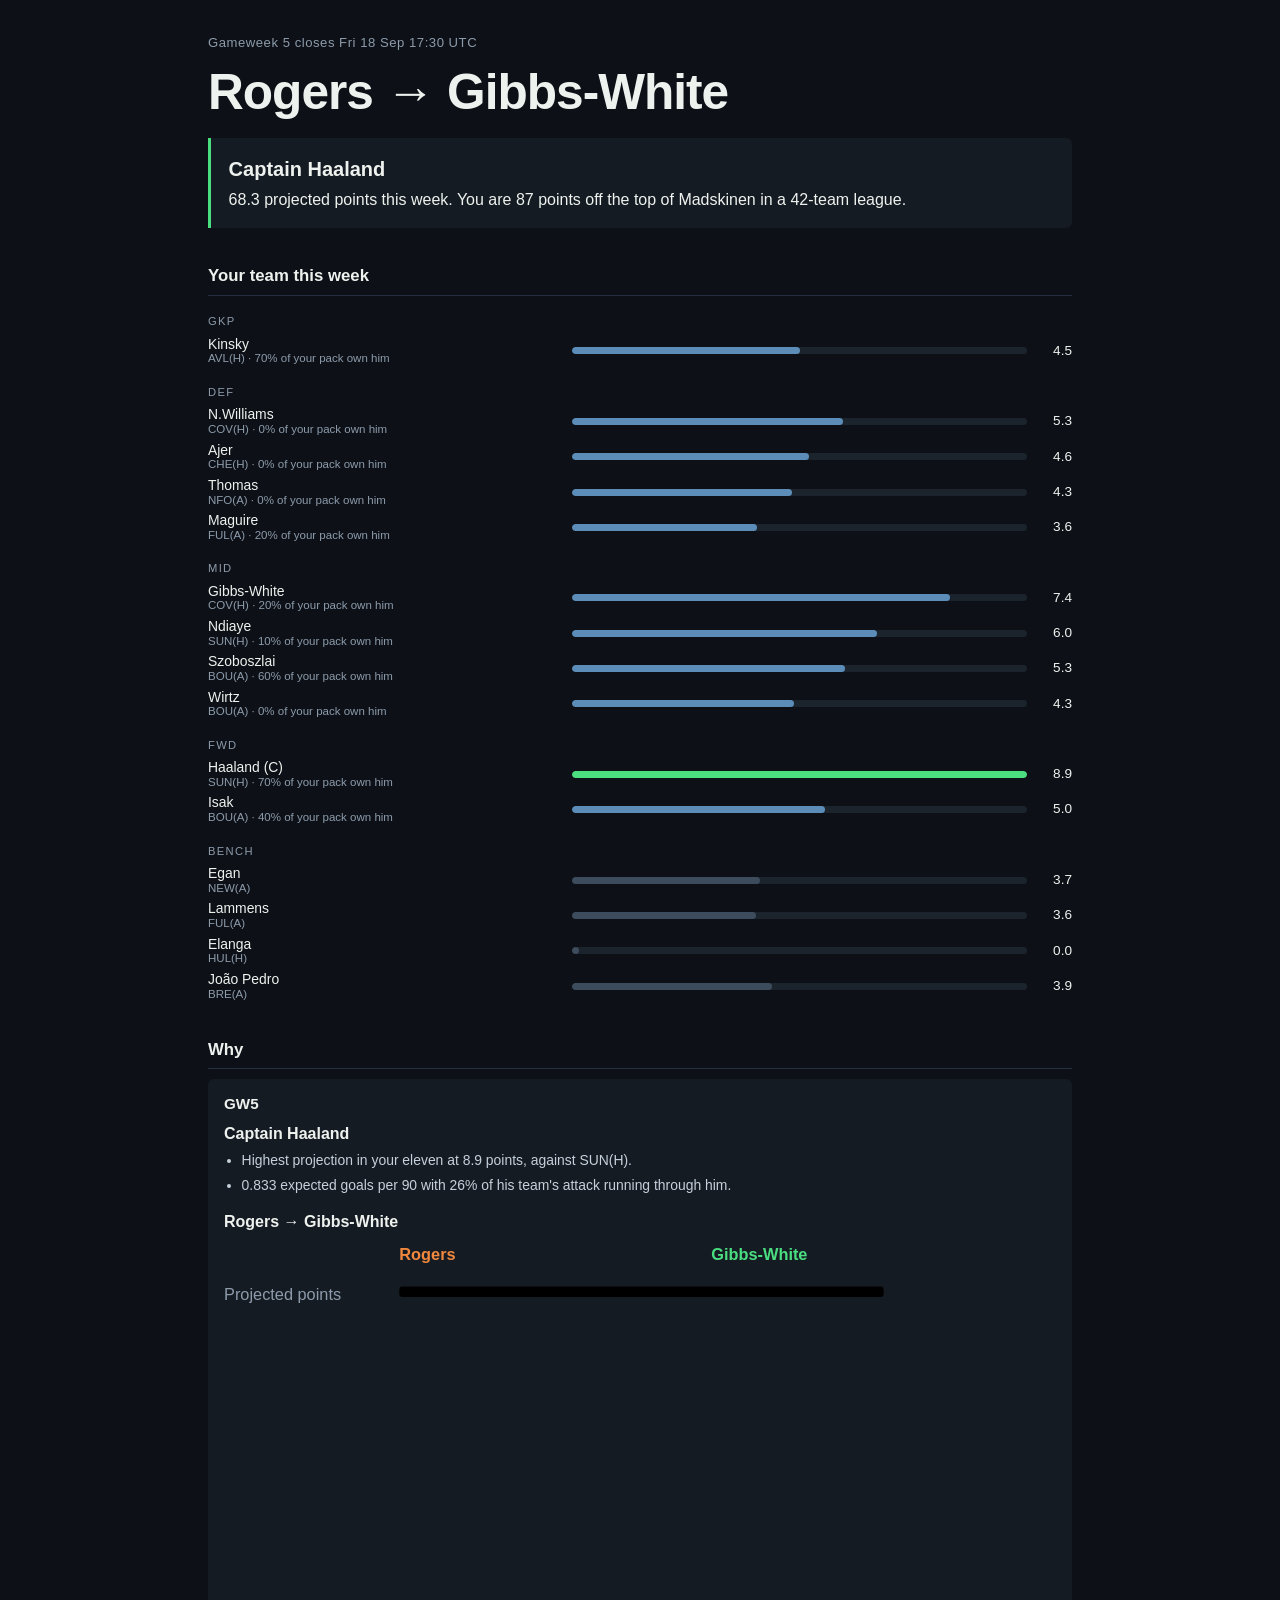
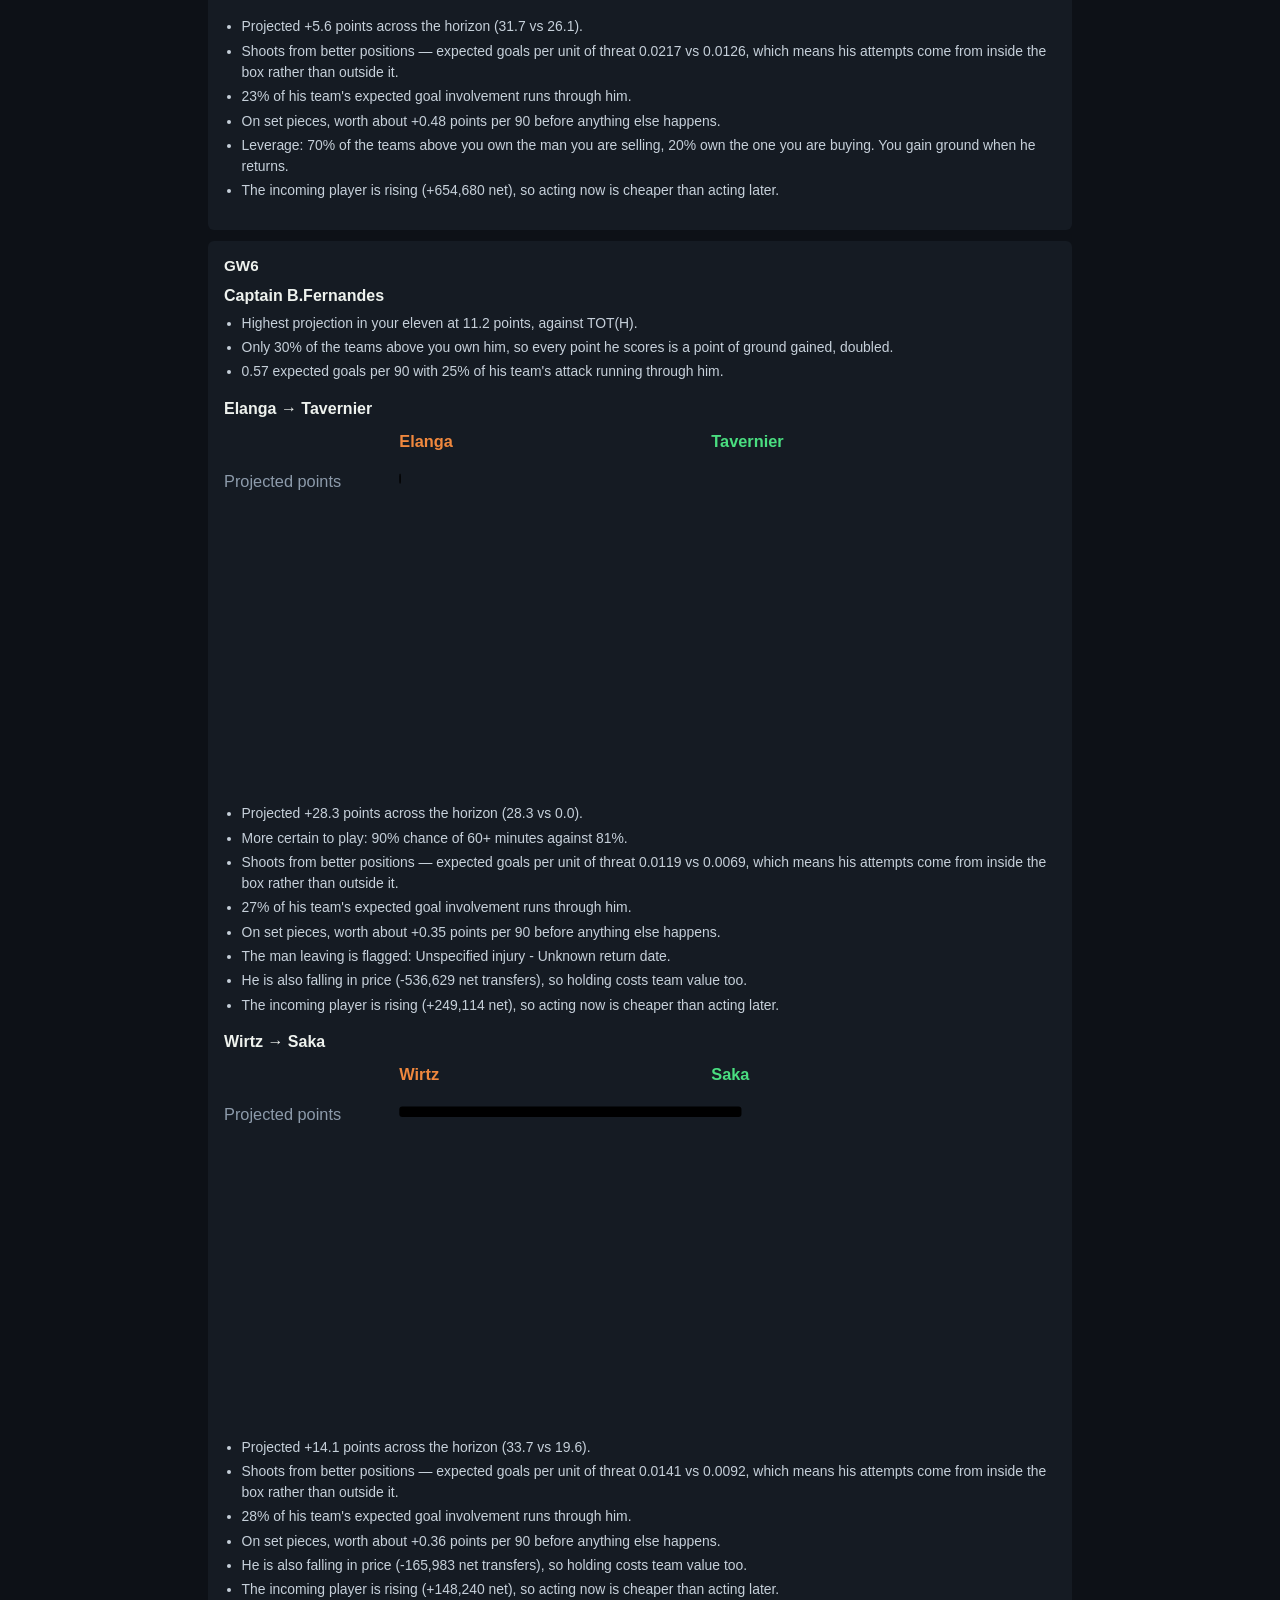
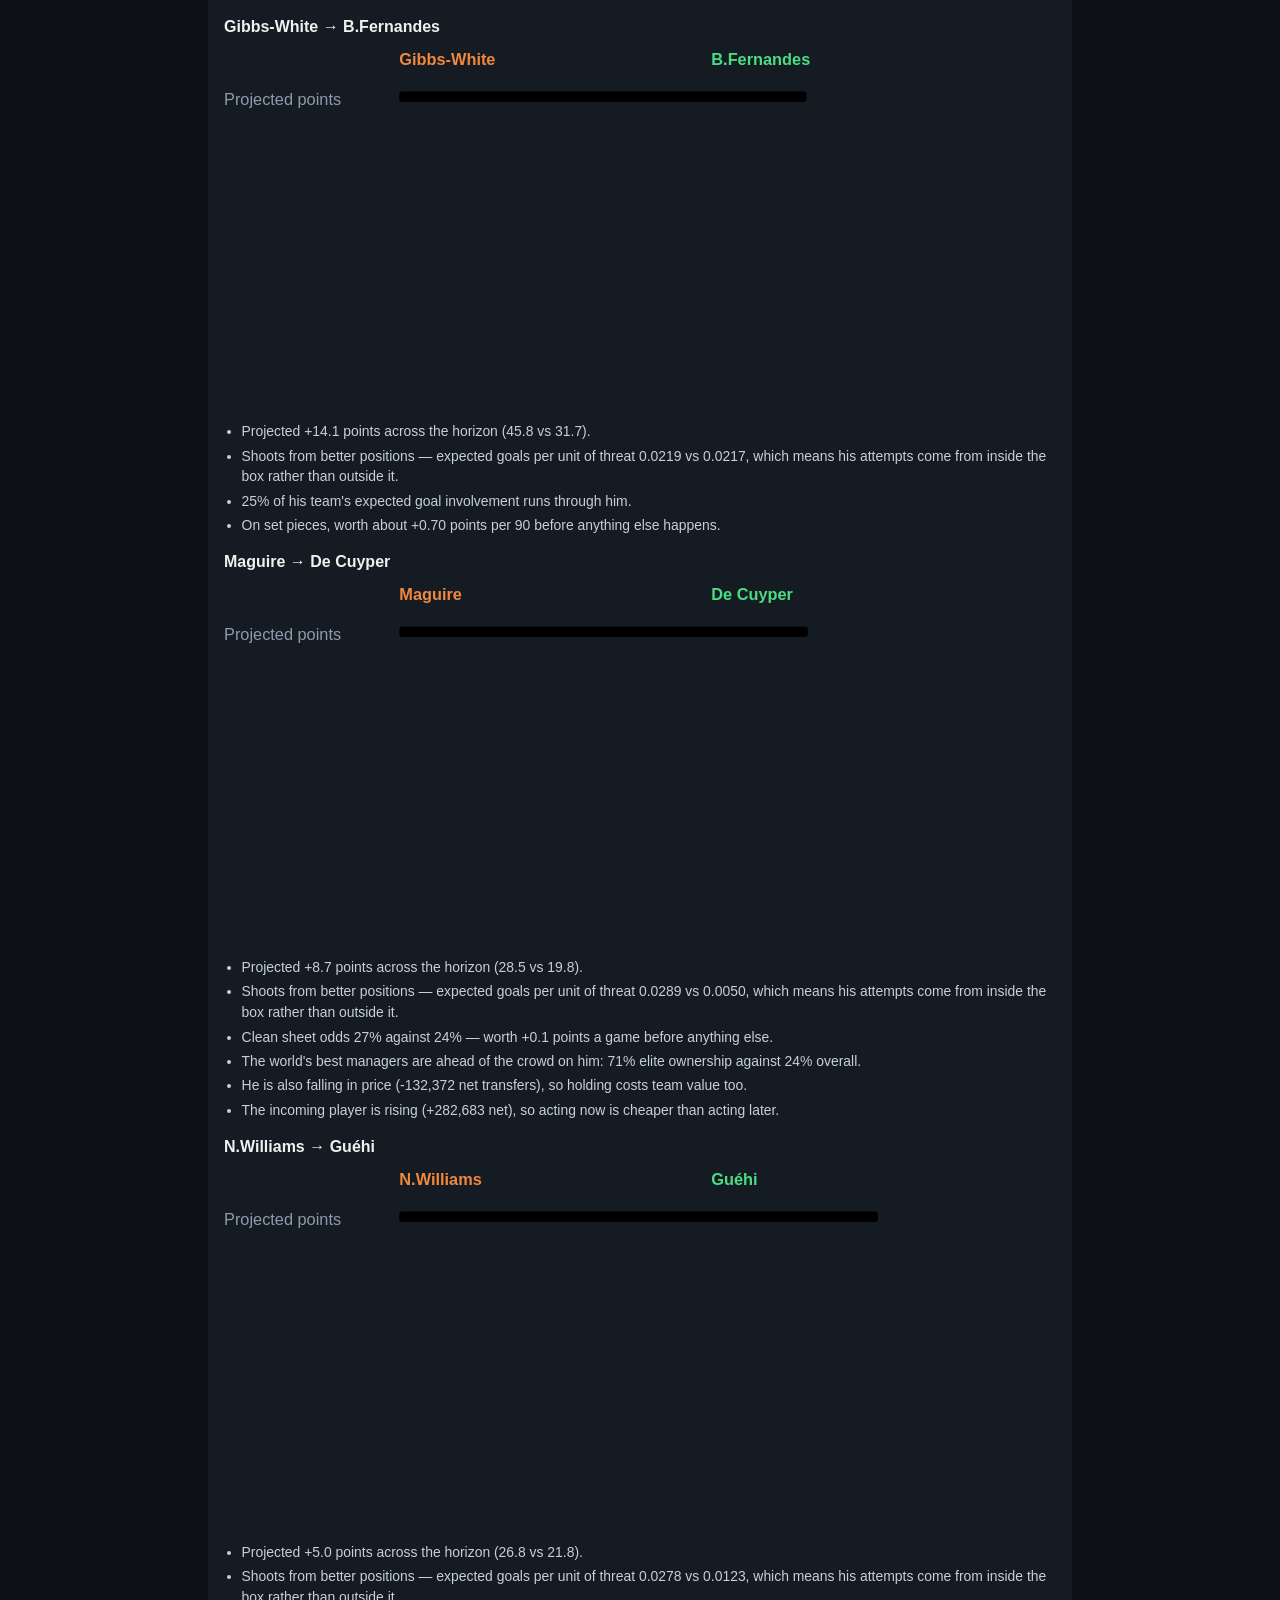
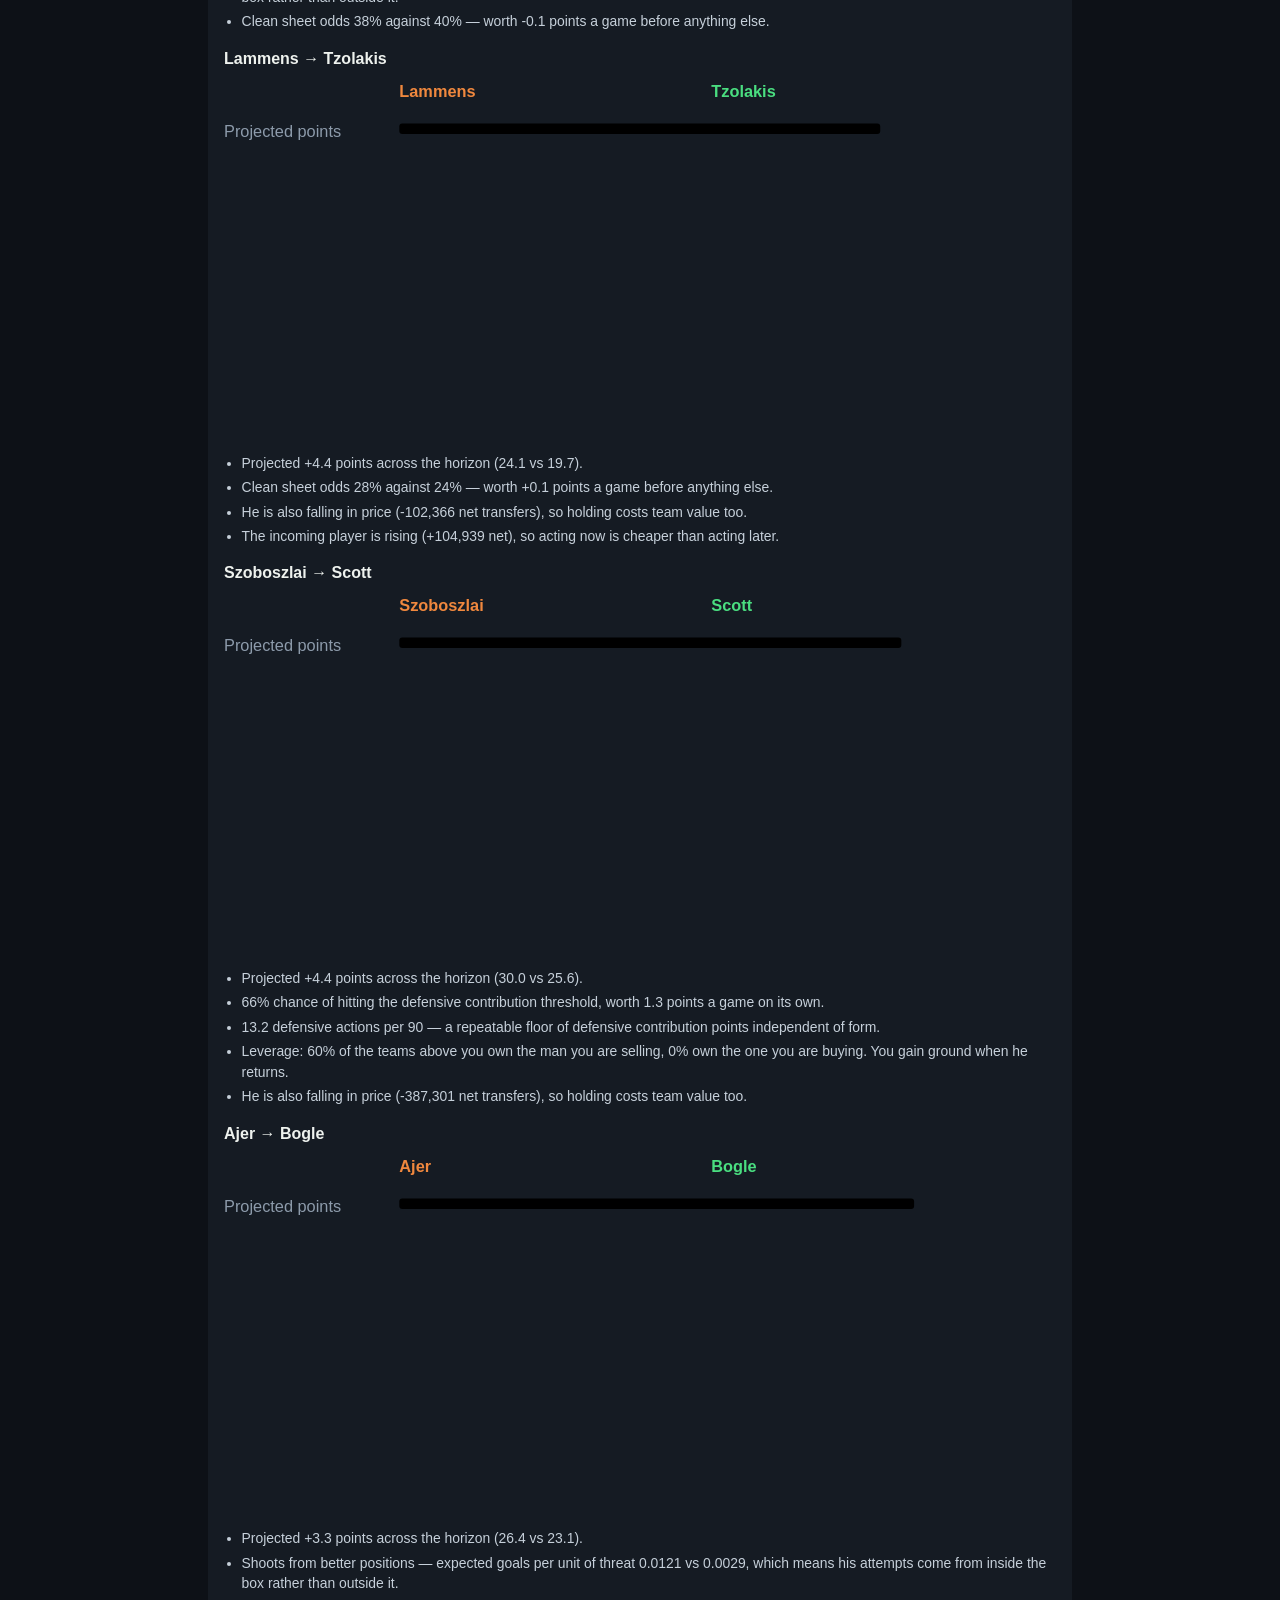
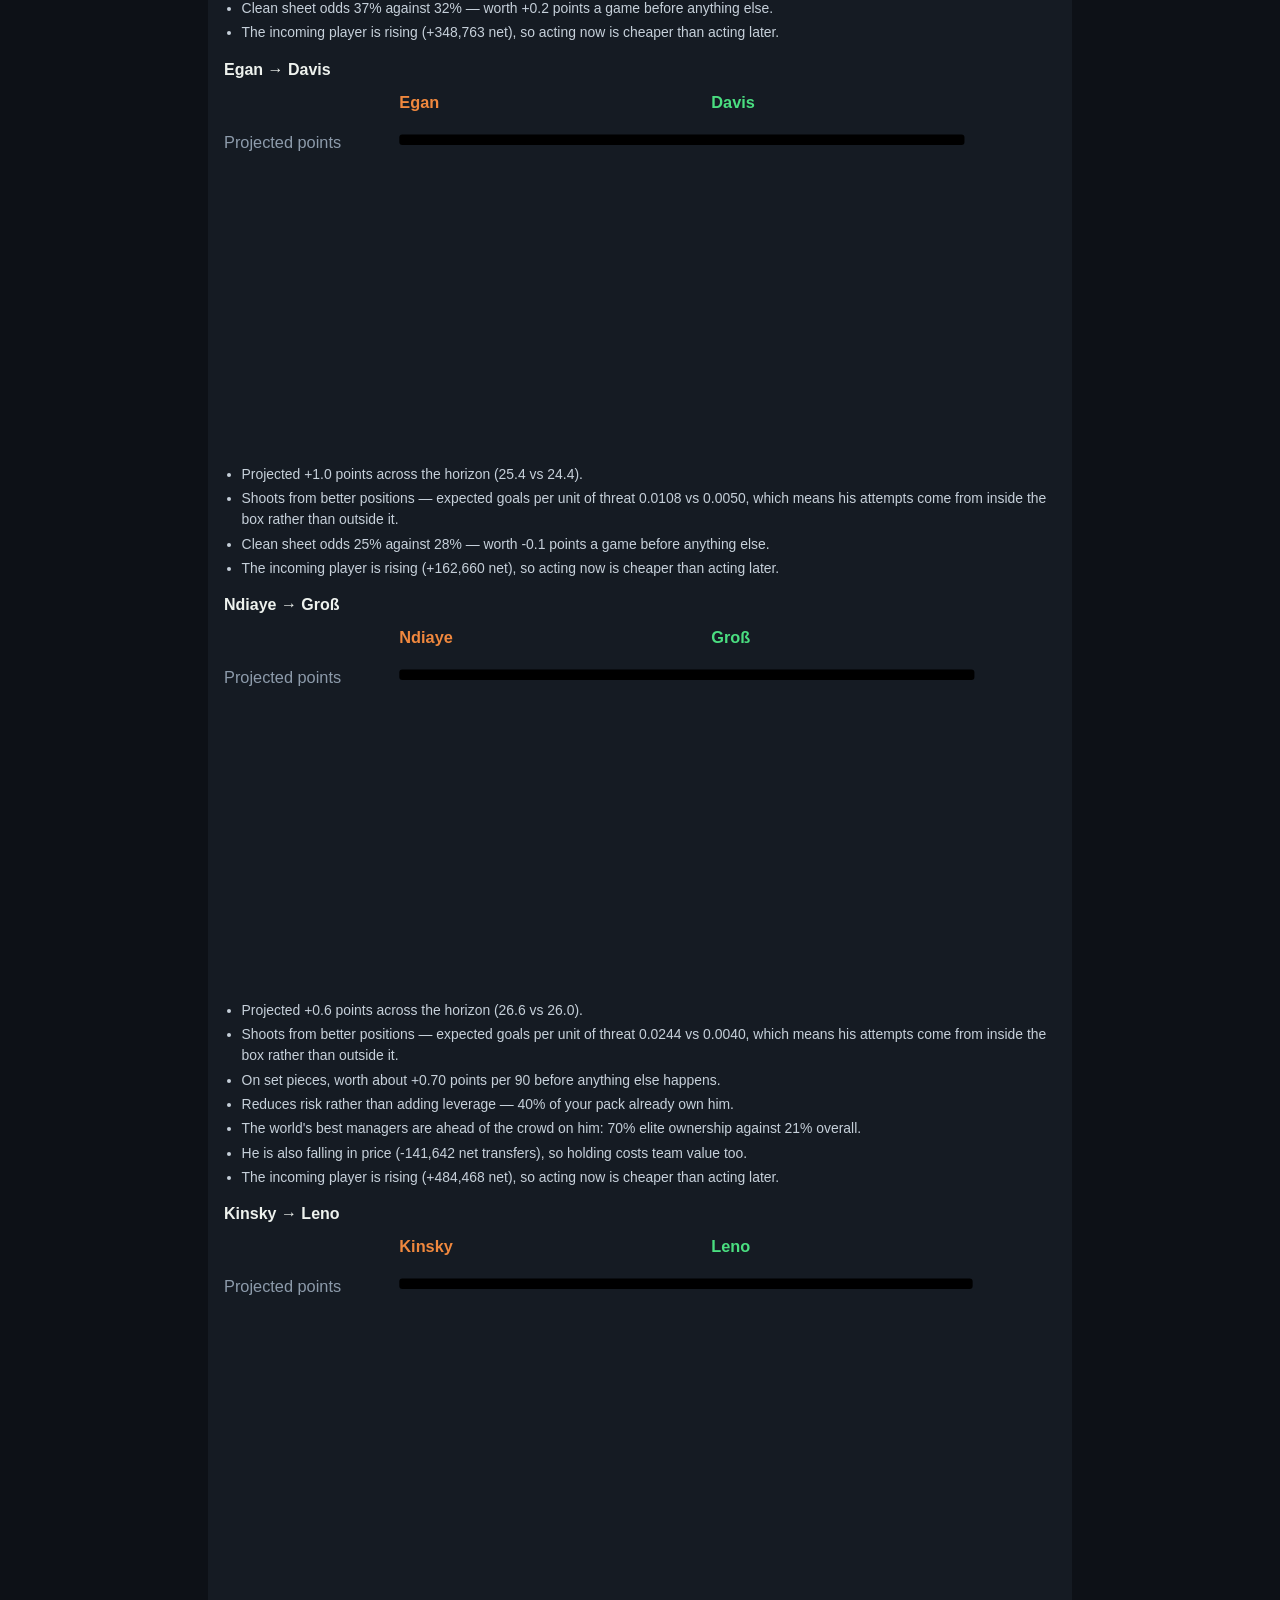
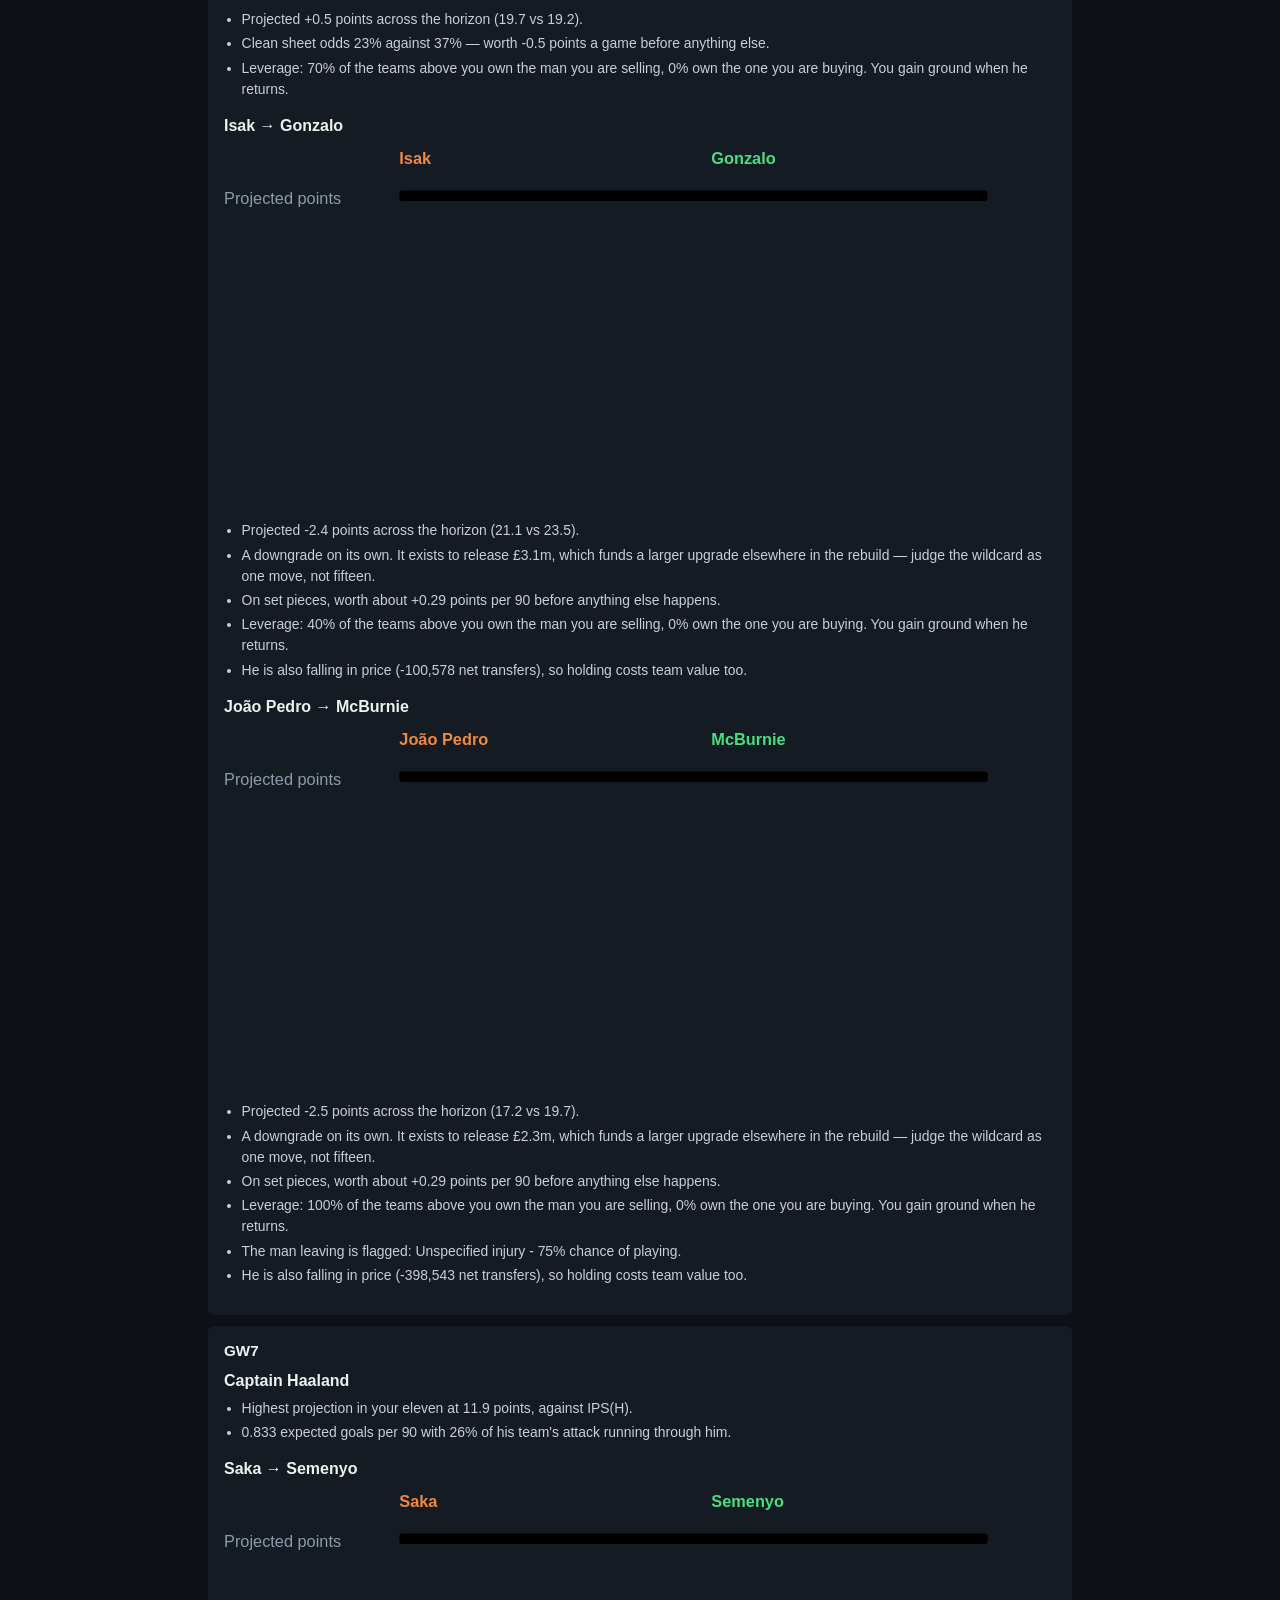
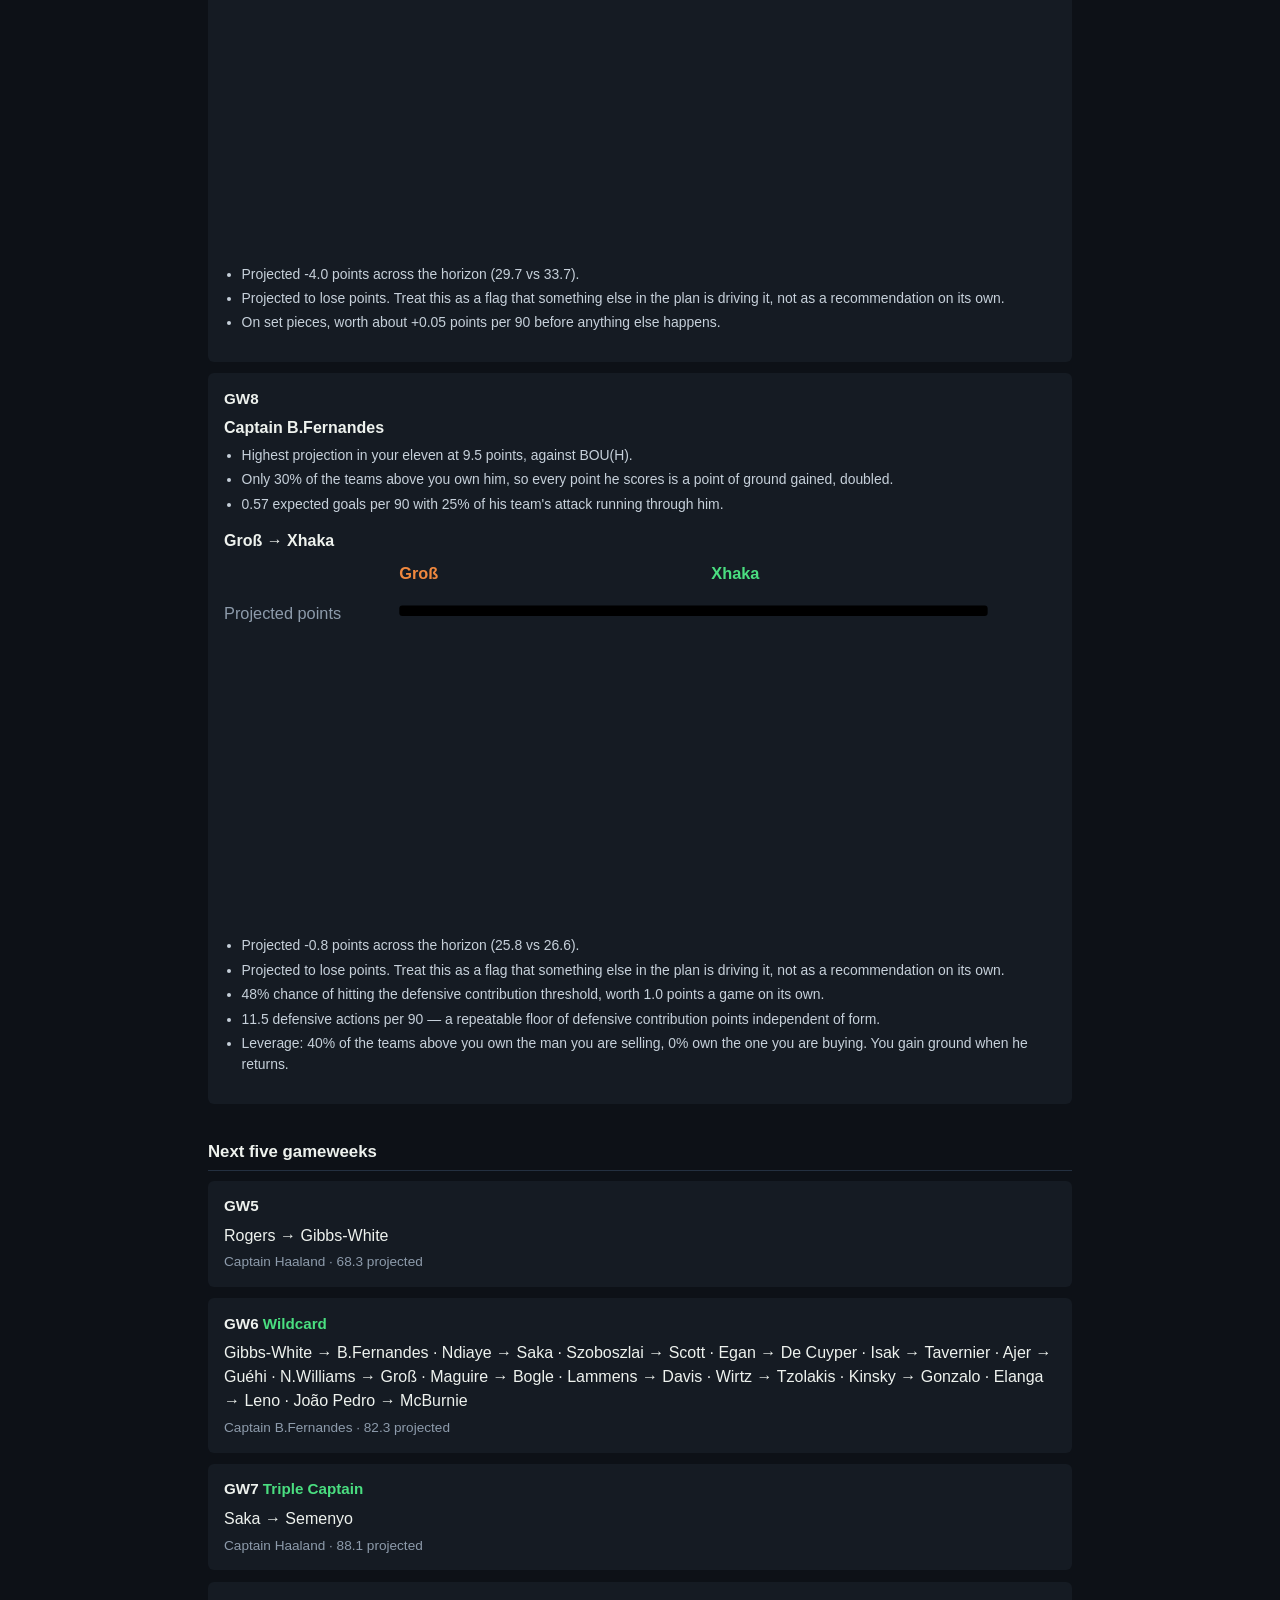
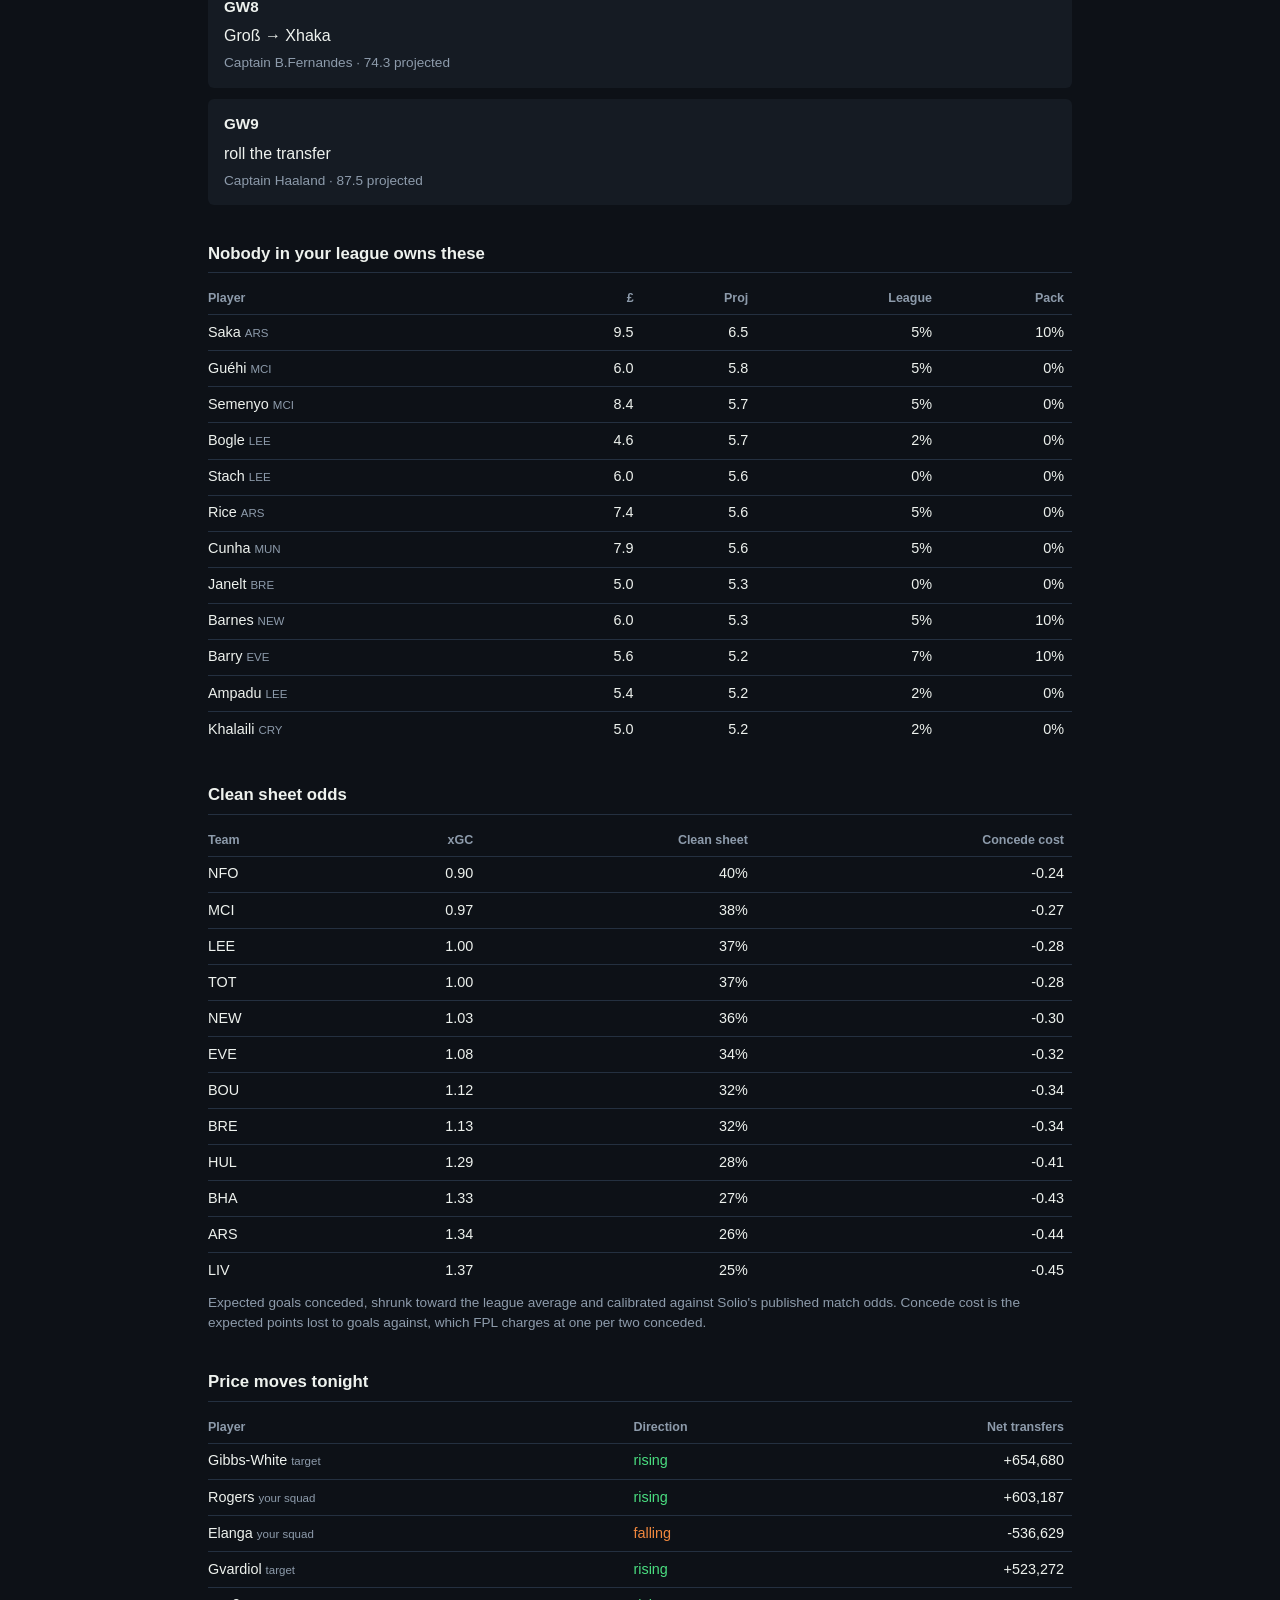
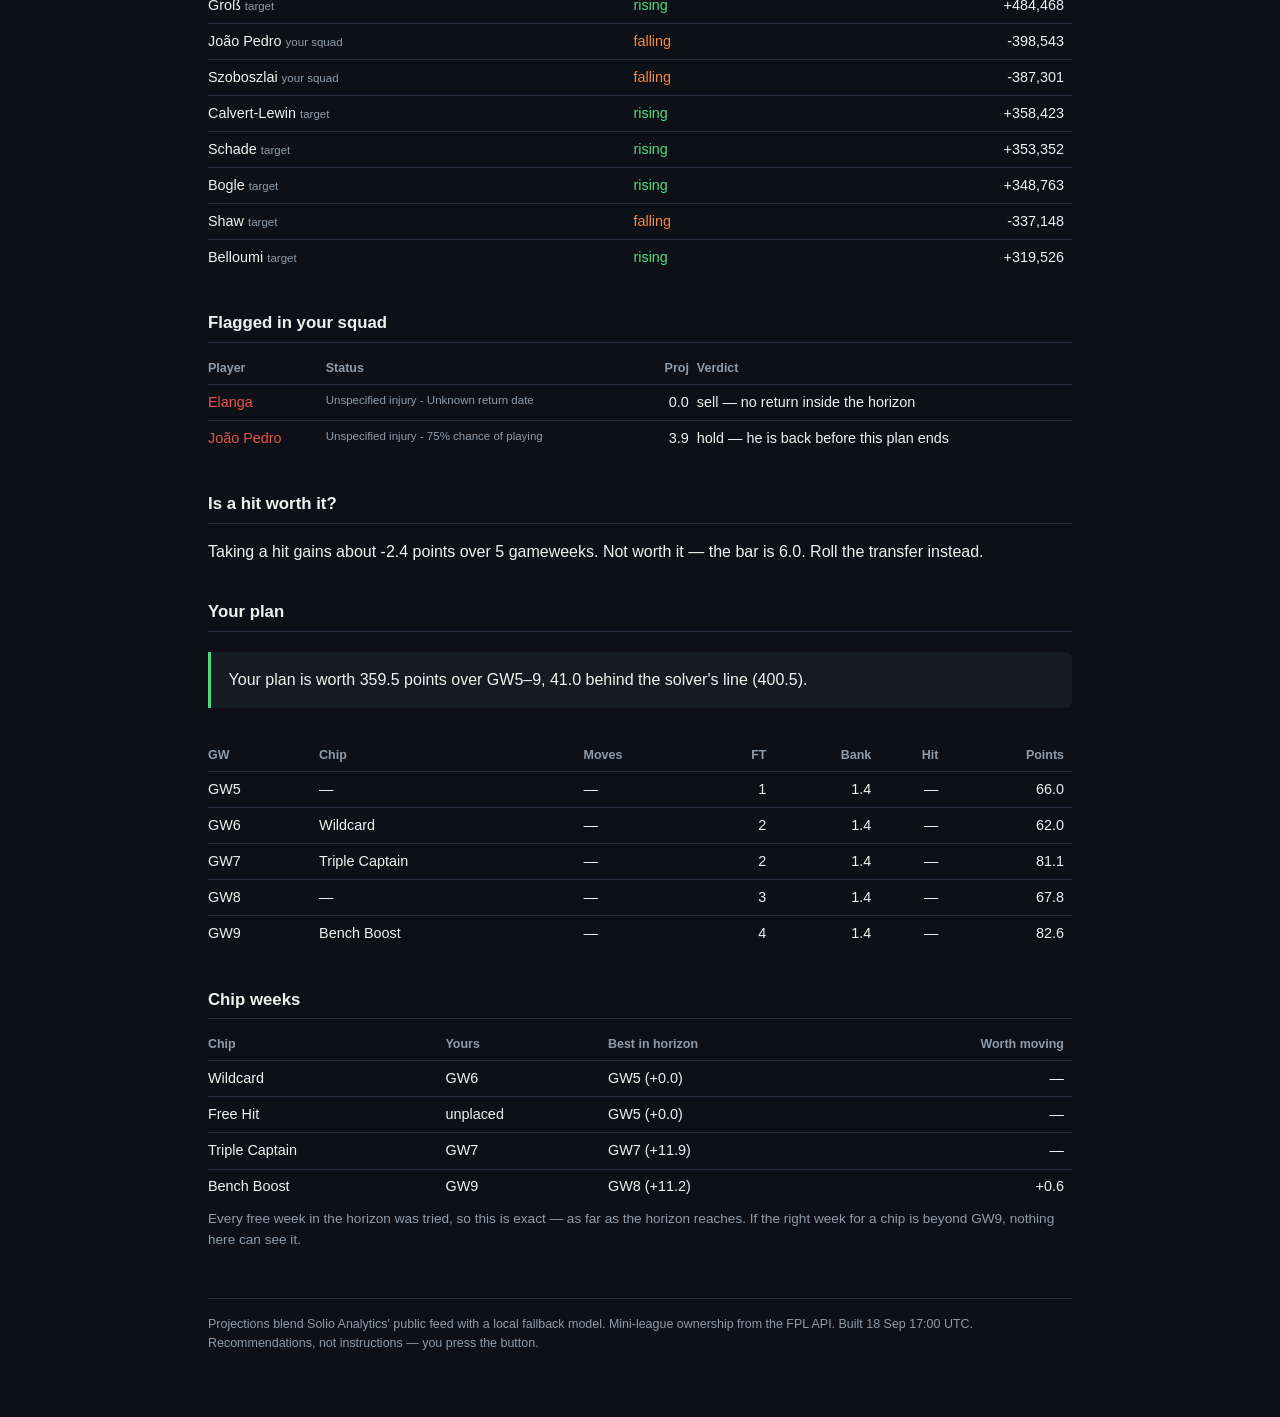
==== commit b5746404: "gaffer: 2026-09-18" ====
--- a/docs/report.html
+++ b/docs/report.html
@@ -46,4 +46,4 @@
 border-top:1px solid var(--line);padding-top:1rem}
 @media(prefers-reduced-motion:no-preference){.call{animation:in .4s ease-out}}
 @keyframes in{from{opacity:0;transform:translateY(4px)}to{opacity:1}}
-</style></head><body><div class=wrap><p class=deadline>Gameweek 5 closes Fri 18 Sep 17:30 UTC</p><h1>Rogers → Gibbs-White</h1><div class=call><b>Captain Haaland</b>68.3 projected points this week. You are 87 points off the top of Madskinen in a 42-team league.</div><h2>Your team this week</h2><p class=poslabel>GKP</p><div class=row><span class=lbl>Kinsky<em>AVL(H) · 70% of your pack own him</em></span><span class=track><i style='width:49.9%;background:#5b8db8'></i></span><span class=val>4.5</span></div><p class=poslabel>DEF</p><div class=row><span class=lbl>N.Williams<em>COV(H) · 0% of your pack own him</em></span><span class=track><i style='width:59.3%;background:#5b8db8'></i></span><span class=val>5.3</span></div><div class=row><span class=lbl>Ajer<em>CHE(H) · 0% of your pack own him</em></span><span class=track><i style='width:51.8%;background:#5b8db8'></i></span><span class=val>4.6</span></div><div class=row><span class=lbl>Thomas<em>NFO(A) · 0% of your pack own him</em></span><span class=track><i style='width:48.2%;background:#5b8db8'></i></span><span class=val>4.3</span></div><div class=row><span class=lbl>Maguire<em>FUL(A) · 20% of your pack own him</em></span><span class=track><i style='width:40.4%;background:#5b8db8'></i></span><span class=val>3.6</span></div><p class=poslabel>MID</p><div class=row><span class=lbl>Gibbs-White<em>COV(H) · 20% of your pack own him</em></span><span class=track><i style='width:83.2%;background:#5b8db8'></i></span><span class=val>7.4</span></div><div class=row><span class=lbl>Ndiaye<em>SUN(H) · 10% of your pack own him</em></span><span class=track><i style='width:66.7%;background:#5b8db8'></i></span><span class=val>6.0</span></div><div class=row><span class=lbl>Szoboszlai<em>BOU(A) · 60% of your pack own him</em></span><span class=track><i style='width:59.7%;background:#5b8db8'></i></span><span class=val>5.3</span></div><div class=row><span class=lbl>Wirtz<em>BOU(A) · 0% of your pack own him</em></span><span class=track><i style='width:47.9%;background:#5b8db8'></i></span><span class=val>4.3</span></div><p class=poslabel>FWD</p><div class=row><span class=lbl>Haaland (C)<em>SUN(H) · 70% of your pack own him</em></span><span class=track><i style='width:100.0%;background:var(--rise)'></i></span><span class=val>9.0</span></div><div class=row><span class=lbl>Isak<em>BOU(A) · 40% of your pack own him</em></span><span class=track><i style='width:55.6%;background:#5b8db8'></i></span><span class=val>5.0</span></div><p class=poslabel>BENCH</p><div class=row><span class=lbl>Egan<em>NEW(A)</em></span><span class=track><i style='width:41.3%;background:#3d4c5c'></i></span><span class=val>3.7</span></div><div class=row><span class=lbl>Lammens<em>FUL(A)</em></span><span class=track><i style='width:40.2%;background:#3d4c5c'></i></span><span class=val>3.6</span></div><div class=row><span class=lbl>Elanga<em>HUL(H)</em></span><span class=track><i style='width:1.5%;background:#3d4c5c'></i></span><span class=val>0.0</span></div><div class=row><span class=lbl>João Pedro<em>BRE(A)</em></span><span class=track><i style='width:43.8%;background:#3d4c5c'></i></span><span class=val>3.9</span></div><h2>Why</h2><div class=week><h3>GW5</h3><b>Captain Haaland</b><ul><li>Highest projection in your eleven at 9.0 points, against SUN(H).</li><li>0.833 expected goals per 90 with 26% of his team&#x27;s attack running through him.</li></ul><b>Rogers &rarr; Gibbs-White</b><svg viewBox='0 0 560 242' class=cmp role=img aria-label='Comparison of Rogers and Gibbs-White'><text x='118' y='12' class=k>Rogers</text><text x='328' y='12' class=k2>Gibbs-White</text><text x='0' y='39' class=lb>Projected points</text><rect x='118' y='30' width='326.0' height='7' rx='2' class=a/><rect x='118' y='40' width='396.0' height='7' rx='2' class=b/><text x='0' y='65' class=lb>Starts 60+ mins</text><rect x='118' y='56' width='371.1' height='7' rx='2' class=a/><rect x='118' y='66' width='396.0' height='7' rx='2' class=b/><text x='0' y='91' class=lb>xG per 90</text><rect x='118' y='82' width='366.6' height='7' rx='2' class=a/><rect x='118' y='92' width='396.0' height='7' rx='2' class=b/><text x='0' y='117' class=lb>xA per 90</text><rect x='118' y='108' width='396.0' height='7' rx='2' class=a/><rect x='118' y='118' width='335.5' height='7' rx='2' class=b/><text x='0' y='143' class=lb>Shot quality</text><rect x='118' y='134' width='229.9' height='7' rx='2' class=a/><rect x='118' y='144' width='396.0' height='7' rx='2' class=b/><text x='0' y='169' class=lb>Share of team attack</text><rect x='118' y='160' width='396.0' height='7' rx='2' class=a/><rect x='118' y='170' width='376.7' height='7' rx='2' class=b/><text x='0' y='195' class=lb>Defensive actions/90</text><rect x='118' y='186' width='396.0' height='7' rx='2' class=a/><rect x='118' y='196' width='316.8' height='7' rx='2' class=b/><text x='0' y='221' class=lb>Pack ownership</text><rect x='118' y='212' width='396.0' height='7' rx='2' class=a/><rect x='118' y='222' width='113.1' height='7' rx='2' class=b/></svg><ul><li>Projected +5.6 points across the horizon (31.7 vs 26.1).</li><li>Shoots from better positions — expected goals per unit of threat 0.0217 vs 0.0126, which means his attempts come from inside the box rather than outside it.</li><li>23% of his team&#x27;s expected goal involvement runs through him.</li><li>On set pieces, worth about +0.48 points per 90 before anything else happens.</li><li>Leverage: 70% of the teams above you own the man you are selling, 20% own the one you are buying. You gain ground when he returns.</li><li>The incoming player is rising (+589,814 net), so acting now is cheaper than acting later.</li></ul></div><div class=week><h3>GW6</h3><b>Captain B.Fernandes</b><ul><li>Highest projection in your eleven at 11.2 points, against TOT(H).</li><li>Only 30% of the teams above you own him, so every point he scores is a point of ground gained, doubled.</li><li>0.57 expected goals per 90 with 25% of his team&#x27;s attack running through him.</li></ul><b>Elanga &rarr; Tavernier</b><svg viewBox='0 0 560 242' class=cmp role=img aria-label='Comparison of Elanga and Tavernier'><text x='118' y='12' class=k>Elanga</text><text x='328' y='12' class=k2>Tavernier</text><text x='0' y='39' class=lb>Projected points</text><rect x='118' y='30' width='1.0' height='7' rx='2' class=a/><rect x='118' y='40' width='396.0' height='7' rx='2' class=b/><text x='0' y='65' class=lb>Starts 60+ mins</text><rect x='118' y='56' width='354.3' height='7' rx='2' class=a/><rect x='118' y='66' width='396.0' height='7' rx='2' class=b/><text x='0' y='91' class=lb>xG per 90</text><rect x='118' y='82' width='147.7' height='7' rx='2' class=a/><rect x='118' y='92' width='396.0' height='7' rx='2' class=b/><text x='0' y='117' class=lb>xA per 90</text><rect x='118' y='108' width='251.3' height='7' rx='2' class=a/><rect x='118' y='118' width='396.0' height='7' rx='2' class=b/><text x='0' y='143' class=lb>Shot quality</text><rect x='118' y='134' width='229.6' height='7' rx='2' class=a/><rect x='118' y='144' width='396.0' height='7' rx='2' class=b/><text x='0' y='169' class=lb>Share of team attack</text><rect x='118' y='160' width='162.5' height='7' rx='2' class=a/><rect x='118' y='170' width='396.0' height='7' rx='2' class=b/><text x='0' y='195' class=lb>Defensive actions/90</text><rect x='118' y='186' width='149.0' height='7' rx='2' class=a/><rect x='118' y='196' width='396.0' height='7' rx='2' class=b/><text x='0' y='221' class=lb>Pack ownership</text><rect x='118' y='212' width='396.0' height='7' rx='2' class=a/><rect x='118' y='222' width='1.0' height='7' rx='2' class=b/></svg><ul><li>Projected +28.3 points across the horizon (28.3 vs 0.0).</li><li>More certain to play: 90% chance of 60+ minutes against 81%.</li><li>Shoots from better positions — expected goals per unit of threat 0.0119 vs 0.0069, which means his attempts come from inside the box rather than outside it.</li><li>27% of his team&#x27;s expected goal involvement runs through him.</li><li>On set pieces, worth about +0.35 points per 90 before anything else happens.</li><li>The man leaving is flagged: Unspecified injury - Unknown return date.</li><li>He is also falling in price (-492,918 net transfers), so holding costs team value too.</li><li>The incoming player is rising (+237,019 net), so acting now is cheaper than acting later.</li></ul><b>Wirtz &rarr; Saka</b><svg viewBox='0 0 560 242' class=cmp role=img aria-label='Comparison of Wirtz and Saka'><text x='118' y='12' class=k>Wirtz</text><text x='328' y='12' class=k2>Saka</text><text x='0' y='39' class=lb>Projected points</text><rect x='118' y='30' width='229.1' height='7' rx='2' class=a/><rect x='118' y='40' width='396.0' height='7' rx='2' class=b/><text x='0' y='65' class=lb>Starts 60+ mins</text><rect x='118' y='56' width='378.0' height='7' rx='2' class=a/><rect x='118' y='66' width='396.0' height='7' rx='2' class=b/><text x='0' y='91' class=lb>xG per 90</text><rect x='118' y='82' width='108.4' height='7' rx='2' class=a/><rect x='118' y='92' width='396.0' height='7' rx='2' class=b/><text x='0' y='117' class=lb>xA per 90</text><rect x='118' y='108' width='327.1' height='7' rx='2' class=a/><rect x='118' y='118' width='396.0' height='7' rx='2' class=b/><text x='0' y='143' class=lb>Shot quality</text><rect x='118' y='134' width='258.4' height='7' rx='2' class=a/><rect x='118' y='144' width='396.0' height='7' rx='2' class=b/><text x='0' y='169' class=lb>Share of team attack</text><rect x='118' y='160' width='147.3' height='7' rx='2' class=a/><rect x='118' y='170' width='396.0' height='7' rx='2' class=b/><text x='0' y='195' class=lb>Defensive actions/90</text><rect x='118' y='186' width='385.8' height='7' rx='2' class=a/><rect x='118' y='196' width='396.0' height='7' rx='2' class=b/><text x='0' y='221' class=lb>Pack ownership</text><rect x='118' y='212' width='1.0' height='7' rx='2' class=a/><rect x='118' y='222' width='396.0' height='7' rx='2' class=b/></svg><ul><li>Projected +14.2 points across the horizon (33.7 vs 19.5).</li><li>Shoots from better positions — expected goals per unit of threat 0.0141 vs 0.0092, which means his attempts come from inside the box rather than outside it.</li><li>28% of his team&#x27;s expected goal involvement runs through him.</li><li>On set pieces, worth about +0.36 points per 90 before anything else happens.</li><li>He is also falling in price (-154,694 net transfers), so holding costs team value too.</li><li>The incoming player is rising (+136,224 net), so acting now is cheaper than acting later.</li></ul><b>Gibbs-White &rarr; B.Fernandes</b><svg viewBox='0 0 560 242' class=cmp role=img aria-label='Comparison of Gibbs-White and B.Fernandes'><text x='118' y='12' class=k>Gibbs-White</text><text x='328' y='12' class=k2>B.Fernandes</text><text x='0' y='39' class=lb>Projected points</text><rect x='118' y='30' width='273.5' height='7' rx='2' class=a/><rect x='118' y='40' width='396.0' height='7' rx='2' class=b/><text x='0' y='65' class=lb>Starts 60+ mins</text><rect x='118' y='56' width='387.3' height='7' rx='2' class=a/><rect x='118' y='66' width='396.0' height='7' rx='2' class=b/><text x='0' y='91' class=lb>xG per 90</text><rect x='118' y='82' width='270.9' height='7' rx='2' class=a/><rect x='118' y='92' width='396.0' height='7' rx='2' class=b/><text x='0' y='117' class=lb>xA per 90</text><rect x='118' y='108' width='358.1' height='7' rx='2' class=a/><rect x='118' y='118' width='396.0' height='7' rx='2' class=b/><text x='0' y='143' class=lb>Shot quality</text><rect x='118' y='134' width='392.4' height='7' rx='2' class=a/><rect x='118' y='144' width='396.0' height='7' rx='2' class=b/><text x='0' y='169' class=lb>Share of team attack</text><rect x='118' y='160' width='367.7' height='7' rx='2' class=a/><rect x='118' y='170' width='396.0' height='7' rx='2' class=b/><text x='0' y='195' class=lb>Defensive actions/90</text><rect x='118' y='186' width='327.7' height='7' rx='2' class=a/><rect x='118' y='196' width='396.0' height='7' rx='2' class=b/><text x='0' y='221' class=lb>Pack ownership</text><rect x='118' y='212' width='264.0' height='7' rx='2' class=a/><rect x='118' y='222' width='396.0' height='7' rx='2' class=b/></svg><ul><li>Projected +14.2 points across the horizon (45.9 vs 31.7).</li><li>Shoots from better positions — expected goals per unit of threat 0.0219 vs 0.0217, which means his attempts come from inside the box rather than outside it.</li><li>25% of his team&#x27;s expected goal involvement runs through him.</li><li>On set pieces, worth about +0.70 points per 90 before anything else happens.</li></ul><b>Maguire &rarr; De Cuyper</b><svg viewBox='0 0 560 242' class=cmp role=img aria-label='Comparison of Maguire and De Cuyper'><text x='118' y='12' class=k>Maguire</text><text x='328' y='12' class=k2>De Cuyper</text><text x='0' y='39' class=lb>Projected points</text><rect x='118' y='30' width='274.2' height='7' rx='2' class=a/><rect x='118' y='40' width='396.0' height='7' rx='2' class=b/><text x='0' y='65' class=lb>Starts 60+ mins</text><rect x='118' y='56' width='396.0' height='7' rx='2' class=a/><rect x='118' y='66' width='392.9' height='7' rx='2' class=b/><text x='0' y='91' class=lb>xG per 90</text><rect x='118' y='82' width='45.9' height='7' rx='2' class=a/><rect x='118' y='92' width='396.0' height='7' rx='2' class=b/><text x='0' y='117' class=lb>xA per 90</text><rect x='118' y='108' width='356.1' height='7' rx='2' class=a/><rect x='118' y='118' width='396.0' height='7' rx='2' class=b/><text x='0' y='143' class=lb>Shot quality</text><rect x='118' y='134' width='68.5' height='7' rx='2' class=a/><rect x='118' y='144' width='396.0' height='7' rx='2' class=b/><text x='0' y='169' class=lb>Share of team attack</text><rect x='118' y='160' width='132.0' height='7' rx='2' class=a/><rect x='118' y='170' width='396.0' height='7' rx='2' class=b/><text x='0' y='195' class=lb>Defensive actions/90</text><rect x='118' y='186' width='396.0' height='7' rx='2' class=a/><rect x='118' y='196' width='146.2' height='7' rx='2' class=b/><text x='0' y='221' class=lb>Pack ownership</text><rect x='118' y='212' width='198.0' height='7' rx='2' class=a/><rect x='118' y='222' width='396.0' height='7' rx='2' class=b/></svg><ul><li>Projected +8.8 points across the horizon (28.6 vs 19.8).</li><li>Shoots from better positions — expected goals per unit of threat 0.0289 vs 0.0050, which means his attempts come from inside the box rather than outside it.</li><li>Clean sheet odds 27% against 24% — worth +0.1 points a game before anything else.</li><li>The world&#x27;s best managers are ahead of the crowd on him: 71% elite ownership against 24% overall.</li><li>He is also falling in price (-120,507 net transfers), so holding costs team value too.</li><li>The incoming player is rising (+274,081 net), so acting now is cheaper than acting later.</li></ul><b>N.Williams &rarr; Guéhi</b><svg viewBox='0 0 560 242' class=cmp role=img aria-label='Comparison of N.Williams and Guéhi'><text x='118' y='12' class=k>N.Williams</text><text x='328' y='12' class=k2>Guéhi</text><text x='0' y='39' class=lb>Projected points</text><rect x='118' y='30' width='322.1' height='7' rx='2' class=a/><rect x='118' y='40' width='396.0' height='7' rx='2' class=b/><text x='0' y='65' class=lb>Starts 60+ mins</text><rect x='118' y='56' width='396.0' height='7' rx='2' class=a/><rect x='118' y='66' width='382.7' height='7' rx='2' class=b/><text x='0' y='91' class=lb>xG per 90</text><rect x='118' y='82' width='142.1' height='7' rx='2' class=a/><rect x='118' y='92' width='396.0' height='7' rx='2' class=b/><text x='0' y='117' class=lb>xA per 90</text><rect x='118' y='108' width='396.0' height='7' rx='2' class=a/><rect x='118' y='118' width='376.2' height='7' rx='2' class=b/><text x='0' y='143' class=lb>Shot quality</text><rect x='118' y='134' width='175.2' height='7' rx='2' class=a/><rect x='118' y='144' width='396.0' height='7' rx='2' class=b/><text x='0' y='169' class=lb>Share of team attack</text><rect x='118' y='160' width='302.8' height='7' rx='2' class=a/><rect x='118' y='170' width='396.0' height='7' rx='2' class=b/><text x='0' y='195' class=lb>Defensive actions/90</text><rect x='118' y='186' width='396.0' height='7' rx='2' class=a/><rect x='118' y='196' width='361.1' height='7' rx='2' class=b/><text x='0' y='221' class=lb>Pack ownership</text><rect x='118' y='212' width='1.0' height='7' rx='2' class=a/><rect x='118' y='222' width='1.0' height='7' rx='2' class=b/></svg><ul><li>Projected +5.0 points across the horizon (26.8 vs 21.8).</li><li>Shoots from better positions — expected goals per unit of threat 0.0278 vs 0.0123, which means his attempts come from inside the box rather than outside it.</li><li>Clean sheet odds 38% against 40% — worth -0.1 points a game before anything else.</li></ul><b>Szoboszlai &rarr; Scott</b><svg viewBox='0 0 560 242' class=cmp role=img aria-label='Comparison of Szoboszlai and Scott'><text x='118' y='12' class=k>Szoboszlai</text><text x='328' y='12' class=k2>Scott</text><text x='0' y='39' class=lb>Projected points</text><rect x='118' y='30' width='336.8' height='7' rx='2' class=a/><rect x='118' y='40' width='396.0' height='7' rx='2' class=b/><text x='0' y='65' class=lb>Starts 60+ mins</text><rect x='118' y='56' width='396.0' height='7' rx='2' class=a/><rect x='118' y='66' width='381.2' height='7' rx='2' class=b/><text x='0' y='91' class=lb>xG per 90</text><rect x='118' y='82' width='396.0' height='7' rx='2' class=a/><rect x='118' y='92' width='160.6' height='7' rx='2' class=b/><text x='0' y='117' class=lb>xA per 90</text><rect x='118' y='108' width='396.0' height='7' rx='2' class=a/><rect x='118' y='118' width='174.2' height='7' rx='2' class=b/><text x='0' y='143' class=lb>Shot quality</text><rect x='118' y='134' width='396.0' height='7' rx='2' class=a/><rect x='118' y='144' width='203.9' height='7' rx='2' class=b/><text x='0' y='169' class=lb>Share of team attack</text><rect x='118' y='160' width='396.0' height='7' rx='2' class=a/><rect x='118' y='170' width='186.9' height='7' rx='2' class=b/><text x='0' y='195' class=lb>Defensive actions/90</text><rect x='118' y='186' width='264.0' height='7' rx='2' class=a/><rect x='118' y='196' width='396.0' height='7' rx='2' class=b/><text x='0' y='221' class=lb>Pack ownership</text><rect x='118' y='212' width='396.0' height='7' rx='2' class=a/><rect x='118' y='222' width='1.0' height='7' rx='2' class=b/></svg><ul><li>Projected +4.5 points across the horizon (30.1 vs 25.6).</li><li>66% chance of hitting the defensive contribution threshold, worth 1.3 points a game on its own.</li><li>13.2 defensive actions per 90 — a repeatable floor of defensive contribution points independent of form.</li><li>Leverage: 60% of the teams above you own the man you are selling, 0% own the one you are buying. You gain ground when he returns.</li><li>He is also falling in price (-363,691 net transfers), so holding costs team value too.</li></ul><b>Lammens &rarr; Tzolakis</b><svg viewBox='0 0 560 242' class=cmp role=img aria-label='Comparison of Lammens and Tzolakis'><text x='118' y='12' class=k>Lammens</text><text x='328' y='12' class=k2>Tzolakis</text><text x='0' y='39' class=lb>Projected points</text><rect x='118' y='30' width='323.7' height='7' rx='2' class=a/><rect x='118' y='40' width='396.0' height='7' rx='2' class=b/><text x='0' y='65' class=lb>Starts 60+ mins</text><rect x='118' y='56' width='396.0' height='7' rx='2' class=a/><rect x='118' y='66' width='393.4' height='7' rx='2' class=b/><text x='0' y='91' class=lb>xG per 90</text><rect x='118' y='82' width='1.0' height='7' rx='2' class=a/><rect x='118' y='92' width='1.0' height='7' rx='2' class=b/><text x='0' y='117' class=lb>xA per 90</text><rect x='118' y='108' width='1.0' height='7' rx='2' class=a/><rect x='118' y='118' width='1.0' height='7' rx='2' class=b/><text x='0' y='143' class=lb>Shot quality</text><rect x='118' y='134' width='1.0' height='7' rx='2' class=a/><rect x='118' y='144' width='1.0' height='7' rx='2' class=b/><text x='0' y='169' class=lb>Share of team attack</text><rect x='118' y='160' width='1.0' height='7' rx='2' class=a/><rect x='118' y='170' width='1.0' height='7' rx='2' class=b/><text x='0' y='195' class=lb>Defensive actions/90</text><rect x='118' y='186' width='1.0' height='7' rx='2' class=a/><rect x='118' y='196' width='1.0' height='7' rx='2' class=b/><text x='0' y='221' class=lb>Pack ownership</text><rect x='118' y='212' width='1.0' height='7' rx='2' class=a/><rect x='118' y='222' width='1.0' height='7' rx='2' class=b/></svg><ul><li>Projected +4.4 points across the horizon (24.1 vs 19.7).</li><li>Clean sheet odds 28% against 24% — worth +0.1 points a game before anything else.</li><li>He is also falling in price (-96,296 net transfers), so holding costs team value too.</li><li>The incoming player is rising (+99,471 net), so acting now is cheaper than acting later.</li></ul><b>Ajer &rarr; Bogle</b><svg viewBox='0 0 560 242' class=cmp role=img aria-label='Comparison of Ajer and Bogle'><text x='118' y='12' class=k>Ajer</text><text x='328' y='12' class=k2>Bogle</text><text x='0' y='39' class=lb>Projected points</text><rect x='118' y='30' width='345.2' height='7' rx='2' class=a/><rect x='118' y='40' width='396.0' height='7' rx='2' class=b/><text x='0' y='65' class=lb>Starts 60+ mins</text><rect x='118' y='56' width='396.0' height='7' rx='2' class=a/><rect x='118' y='66' width='374.9' height='7' rx='2' class=b/><text x='0' y='91' class=lb>xG per 90</text><rect x='118' y='82' width='33.2' height='7' rx='2' class=a/><rect x='118' y='92' width='396.0' height='7' rx='2' class=b/><text x='0' y='117' class=lb>xA per 90</text><rect x='118' y='108' width='115.5' height='7' rx='2' class=a/><rect x='118' y='118' width='396.0' height='7' rx='2' class=b/><text x='0' y='143' class=lb>Shot quality</text><rect x='118' y='134' width='94.9' height='7' rx='2' class=a/><rect x='118' y='144' width='396.0' height='7' rx='2' class=b/><text x='0' y='169' class=lb>Share of team attack</text><rect x='118' y='160' width='33.0' height='7' rx='2' class=a/><rect x='118' y='170' width='396.0' height='7' rx='2' class=b/><text x='0' y='195' class=lb>Defensive actions/90</text><rect x='118' y='186' width='396.0' height='7' rx='2' class=a/><rect x='118' y='196' width='174.7' height='7' rx='2' class=b/><text x='0' y='221' class=lb>Pack ownership</text><rect x='118' y='212' width='1.0' height='7' rx='2' class=a/><rect x='118' y='222' width='1.0' height='7' rx='2' class=b/></svg><ul><li>Projected +3.4 points across the horizon (26.5 vs 23.1).</li><li>Shoots from better positions — expected goals per unit of threat 0.0121 vs 0.0029, which means his attempts come from inside the box rather than outside it.</li><li>Clean sheet odds 37% against 32% — worth +0.2 points a game before anything else.</li><li>He is also falling in price (-52,548 net transfers), so holding costs team value too.</li><li>The incoming player is rising (+319,962 net), so acting now is cheaper than acting later.</li></ul><b>Egan &rarr; Davis</b><svg viewBox='0 0 560 242' class=cmp role=img aria-label='Comparison of Egan and Davis'><text x='118' y='12' class=k>Egan</text><text x='328' y='12' class=k2>Davis</text><text x='0' y='39' class=lb>Projected points</text><rect x='118' y='30' width='382.0' height='7' rx='2' class=a/><rect x='118' y='40' width='396.0' height='7' rx='2' class=b/><text x='0' y='65' class=lb>Starts 60+ mins</text><rect x='118' y='56' width='391.4' height='7' rx='2' class=a/><rect x='118' y='66' width='396.0' height='7' rx='2' class=b/><text x='0' y='91' class=lb>xG per 90</text><rect x='118' y='82' width='13.6' height='7' rx='2' class=a/><rect x='118' y='92' width='396.0' height='7' rx='2' class=b/><text x='0' y='117' class=lb>xA per 90</text><rect x='118' y='108' width='1.0' height='7' rx='2' class=a/><rect x='118' y='118' width='396.0' height='7' rx='2' class=b/><text x='0' y='143' class=lb>Shot quality</text><rect x='118' y='134' width='183.3' height='7' rx='2' class=a/><rect x='118' y='144' width='396.0' height='7' rx='2' class=b/><text x='0' y='169' class=lb>Share of team attack</text><rect x='118' y='160' width='18.4' height='7' rx='2' class=a/><rect x='118' y='170' width='396.0' height='7' rx='2' class=b/><text x='0' y='195' class=lb>Defensive actions/90</text><rect x='118' y='186' width='396.0' height='7' rx='2' class=a/><rect x='118' y='196' width='137.7' height='7' rx='2' class=b/><text x='0' y='221' class=lb>Pack ownership</text><rect x='118' y='212' width='396.0' height='7' rx='2' class=a/><rect x='118' y='222' width='132.0' height='7' rx='2' class=b/></svg><ul><li>Projected +0.9 points across the horizon (25.4 vs 24.5).</li><li>Shoots from better positions — expected goals per unit of threat 0.0108 vs 0.0050, which means his attempts come from inside the box rather than outside it.</li><li>Clean sheet odds 25% against 28% — worth -0.1 points a game before anything else.</li><li>The incoming player is rising (+154,523 net), so acting now is cheaper than acting later.</li></ul><b>Kinsky &rarr; Leno</b><svg viewBox='0 0 560 242' class=cmp role=img aria-label='Comparison of Kinsky and Leno'><text x='118' y='12' class=k>Kinsky</text><text x='328' y='12' class=k2>Leno</text><text x='0' y='39' class=lb>Projected points</text><rect x='118' y='30' width='384.0' height='7' rx='2' class=a/><rect x='118' y='40' width='396.0' height='7' rx='2' class=b/><text x='0' y='65' class=lb>Starts 60+ mins</text><rect x='118' y='56' width='394.7' height='7' rx='2' class=a/><rect x='118' y='66' width='396.0' height='7' rx='2' class=b/><text x='0' y='91' class=lb>xG per 90</text><rect x='118' y='82' width='1.0' height='7' rx='2' class=a/><rect x='118' y='92' width='1.0' height='7' rx='2' class=b/><text x='0' y='117' class=lb>xA per 90</text><rect x='118' y='108' width='1.0' height='7' rx='2' class=a/><rect x='118' y='118' width='1.0' height='7' rx='2' class=b/><text x='0' y='143' class=lb>Shot quality</text><rect x='118' y='134' width='1.0' height='7' rx='2' class=a/><rect x='118' y='144' width='1.0' height='7' rx='2' class=b/><text x='0' y='169' class=lb>Share of team attack</text><rect x='118' y='160' width='1.0' height='7' rx='2' class=a/><rect x='118' y='170' width='1.0' height='7' rx='2' class=b/><text x='0' y='195' class=lb>Defensive actions/90</text><rect x='118' y='186' width='1.0' height='7' rx='2' class=a/><rect x='118' y='196' width='1.0' height='7' rx='2' class=b/><text x='0' y='221' class=lb>Pack ownership</text><rect x='118' y='212' width='396.0' height='7' rx='2' class=a/><rect x='118' y='222' width='1.0' height='7' rx='2' class=b/></svg><ul><li>Projected +0.6 points across the horizon (19.8 vs 19.2).</li><li>Clean sheet odds 23% against 37% — worth -0.5 points a game before anything else.</li><li>Leverage: 70% of the teams above you own the man you are selling, 0% own the one you are buying. You gain ground when he returns.</li></ul><b>Ndiaye &rarr; Groß</b><svg viewBox='0 0 560 242' class=cmp role=img aria-label='Comparison of Ndiaye and Groß'><text x='118' y='12' class=k>Ndiaye</text><text x='328' y='12' class=k2>Groß</text><text x='0' y='39' class=lb>Projected points</text><rect x='118' y='30' width='387.1' height='7' rx='2' class=a/><rect x='118' y='40' width='396.0' height='7' rx='2' class=b/><text x='0' y='65' class=lb>Starts 60+ mins</text><rect x='118' y='56' width='366.8' height='7' rx='2' class=a/><rect x='118' y='66' width='396.0' height='7' rx='2' class=b/><text x='0' y='91' class=lb>xG per 90</text><rect x='118' y='82' width='77.3' height='7' rx='2' class=a/><rect x='118' y='92' width='396.0' height='7' rx='2' class=b/><text x='0' y='117' class=lb>xA per 90</text><rect x='118' y='108' width='330.9' height='7' rx='2' class=a/><rect x='118' y='118' width='396.0' height='7' rx='2' class=b/><text x='0' y='143' class=lb>Shot quality</text><rect x='118' y='134' width='64.9' height='7' rx='2' class=a/><rect x='118' y='144' width='396.0' height='7' rx='2' class=b/><text x='0' y='169' class=lb>Share of team attack</text><rect x='118' y='160' width='119.5' height='7' rx='2' class=a/><rect x='118' y='170' width='396.0' height='7' rx='2' class=b/><text x='0' y='195' class=lb>Defensive actions/90</text><rect x='118' y='186' width='396.0' height='7' rx='2' class=a/><rect x='118' y='196' width='177.5' height='7' rx='2' class=b/><text x='0' y='221' class=lb>Pack ownership</text><rect x='118' y='212' width='99.0' height='7' rx='2' class=a/><rect x='118' y='222' width='396.0' height='7' rx='2' class=b/></svg><ul><li>Projected +0.6 points across the horizon (26.6 vs 26.0).</li><li>Shoots from better positions — expected goals per unit of threat 0.0244 vs 0.0040, which means his attempts come from inside the box rather than outside it.</li><li>On set pieces, worth about +0.70 points per 90 before anything else happens.</li><li>Reduces risk rather than adding leverage — 40% of your pack already own him.</li><li>The world&#x27;s best managers are ahead of the crowd on him: 70% elite ownership against 21% overall.</li><li>He is also falling in price (-132,487 net transfers), so holding costs team value too.</li><li>The incoming player is rising (+460,495 net), so acting now is cheaper than acting later.</li></ul><b>Isak &rarr; Gonzalo</b><svg viewBox='0 0 560 242' class=cmp role=img aria-label='Comparison of Isak and Gonzalo'><text x='118' y='12' class=k>Isak</text><text x='328' y='12' class=k2>Gonzalo</text><text x='0' y='39' class=lb>Projected points</text><rect x='118' y='30' width='396.0' height='7' rx='2' class=a/><rect x='118' y='40' width='355.6' height='7' rx='2' class=b/><text x='0' y='65' class=lb>Starts 60+ mins</text><rect x='118' y='56' width='396.0' height='7' rx='2' class=a/><rect x='118' y='66' width='383.3' height='7' rx='2' class=b/><text x='0' y='91' class=lb>xG per 90</text><rect x='118' y='82' width='396.0' height='7' rx='2' class=a/><rect x='118' y='92' width='224.3' height='7' rx='2' class=b/><text x='0' y='117' class=lb>xA per 90</text><rect x='118' y='108' width='97.5' height='7' rx='2' class=a/><rect x='118' y='118' width='396.0' height='7' rx='2' class=b/><text x='0' y='143' class=lb>Shot quality</text><rect x='118' y='134' width='396.0' height='7' rx='2' class=a/><rect x='118' y='144' width='361.1' height='7' rx='2' class=b/><text x='0' y='169' class=lb>Share of team attack</text><rect x='118' y='160' width='396.0' height='7' rx='2' class=a/><rect x='118' y='170' width='258.6' height='7' rx='2' class=b/><text x='0' y='195' class=lb>Defensive actions/90</text><rect x='118' y='186' width='150.9' height='7' rx='2' class=a/><rect x='118' y='196' width='396.0' height='7' rx='2' class=b/><text x='0' y='221' class=lb>Pack ownership</text><rect x='118' y='212' width='396.0' height='7' rx='2' class=a/><rect x='118' y='222' width='1.0' height='7' rx='2' class=b/></svg><ul><li>Projected -2.4 points across the horizon (21.1 vs 23.5).</li><li>A downgrade on its own. It exists to release £3.1m, which funds a larger upgrade elsewhere in the rebuild — judge the wildcard as one move, not fifteen.</li><li>On set pieces, worth about +0.29 points per 90 before anything else happens.</li><li>Leverage: 40% of the teams above you own the man you are selling, 0% own the one you are buying. You gain ground when he returns.</li><li>He is also falling in price (-96,667 net transfers), so holding costs team value too.</li></ul><b>João Pedro &rarr; McBurnie</b><svg viewBox='0 0 560 242' class=cmp role=img aria-label='Comparison of João Pedro and McBurnie'><text x='118' y='12' class=k>João Pedro</text><text x='328' y='12' class=k2>McBurnie</text><text x='0' y='39' class=lb>Projected points</text><rect x='118' y='30' width='396.0' height='7' rx='2' class=a/><rect x='118' y='40' width='345.7' height='7' rx='2' class=b/><text x='0' y='65' class=lb>Starts 60+ mins</text><rect x='118' y='56' width='396.0' height='7' rx='2' class=a/><rect x='118' y='66' width='368.8' height='7' rx='2' class=b/><text x='0' y='91' class=lb>xG per 90</text><rect x='118' y='82' width='396.0' height='7' rx='2' class=a/><rect x='118' y='92' width='162.9' height='7' rx='2' class=b/><text x='0' y='117' class=lb>xA per 90</text><rect x='118' y='108' width='396.0' height='7' rx='2' class=a/><rect x='118' y='118' width='231.0' height='7' rx='2' class=b/><text x='0' y='143' class=lb>Shot quality</text><rect x='118' y='134' width='396.0' height='7' rx='2' class=a/><rect x='118' y='144' width='209.2' height='7' rx='2' class=b/><text x='0' y='169' class=lb>Share of team attack</text><rect x='118' y='160' width='396.0' height='7' rx='2' class=a/><rect x='118' y='170' width='326.2' height='7' rx='2' class=b/><text x='0' y='195' class=lb>Defensive actions/90</text><rect x='118' y='186' width='223.4' height='7' rx='2' class=a/><rect x='118' y='196' width='396.0' height='7' rx='2' class=b/><text x='0' y='221' class=lb>Pack ownership</text><rect x='118' y='212' width='396.0' height='7' rx='2' class=a/><rect x='118' y='222' width='1.0' height='7' rx='2' class=b/></svg><ul><li>Projected -2.5 points across the horizon (17.2 vs 19.7).</li><li>A downgrade on its own. It exists to release £2.3m, which funds a larger upgrade elsewhere in the rebuild — judge the wildcard as one move, not fifteen.</li><li>On set pieces, worth about +0.29 points per 90 before anything else happens.</li><li>Leverage: 100% of the teams above you own the man you are selling, 0% own the one you are buying. You gain ground when he returns.</li><li>The man leaving is flagged: Unspecified injury - 75% chance of playing.</li><li>He is also falling in price (-293,354 net transfers), so holding costs team value too.</li></ul></div><div class=week><h3>GW7</h3><b>Captain Haaland</b><ul><li>Highest projection in your eleven at 11.9 points, against IPS(H).</li><li>0.833 expected goals per 90 with 26% of his team&#x27;s attack running through him.</li></ul><b>Saka &rarr; Semenyo</b><svg viewBox='0 0 560 242' class=cmp role=img aria-label='Comparison of Saka and Semenyo'><text x='118' y='12' class=k>Saka</text><text x='328' y='12' class=k2>Semenyo</text><text x='0' y='39' class=lb>Projected points</text><rect x='118' y='30' width='396.0' height='7' rx='2' class=a/><rect x='118' y='40' width='350.2' height='7' rx='2' class=b/><text x='0' y='65' class=lb>Starts 60+ mins</text><rect x='118' y='56' width='375.6' height='7' rx='2' class=a/><rect x='118' y='66' width='396.0' height='7' rx='2' class=b/><text x='0' y='91' class=lb>xG per 90</text><rect x='118' y='82' width='396.0' height='7' rx='2' class=a/><rect x='118' y='92' width='22.1' height='7' rx='2' class=b/><text x='0' y='117' class=lb>xA per 90</text><rect x='118' y='108' width='184.4' height='7' rx='2' class=a/><rect x='118' y='118' width='396.0' height='7' rx='2' class=b/><text x='0' y='143' class=lb>Shot quality</text><rect x='118' y='134' width='396.0' height='7' rx='2' class=a/><rect x='118' y='144' width='53.4' height='7' rx='2' class=b/><text x='0' y='169' class=lb>Share of team attack</text><rect x='118' y='160' width='396.0' height='7' rx='2' class=a/><rect x='118' y='170' width='107.0' height='7' rx='2' class=b/><text x='0' y='195' class=lb>Defensive actions/90</text><rect x='118' y='186' width='396.0' height='7' rx='2' class=a/><rect x='118' y='196' width='192.9' height='7' rx='2' class=b/><text x='0' y='221' class=lb>Pack ownership</text><rect x='118' y='212' width='396.0' height='7' rx='2' class=a/><rect x='118' y='222' width='1.0' height='7' rx='2' class=b/></svg><ul><li>Projected -3.9 points across the horizon (29.8 vs 33.7).</li><li>Projected to lose points. Treat this as a flag that something else in the plan is driving it, not as a recommendation on its own.</li><li>On set pieces, worth about +0.05 points per 90 before anything else happens.</li></ul></div><div class=week><h3>GW8</h3><b>Captain B.Fernandes</b><ul><li>Highest projection in your eleven at 9.5 points, against BOU(H).</li><li>Only 30% of the teams above you own him, so every point he scores is a point of ground gained, doubled.</li><li>0.57 expected goals per 90 with 25% of his team&#x27;s attack running through him.</li></ul><b>Groß &rarr; Xhaka</b><svg viewBox='0 0 560 242' class=cmp role=img aria-label='Comparison of Groß and Xhaka'><text x='118' y='12' class=k>Groß</text><text x='328' y='12' class=k2>Xhaka</text><text x='0' y='39' class=lb>Projected points</text><rect x='118' y='30' width='396.0' height='7' rx='2' class=a/><rect x='118' y='40' width='384.1' height='7' rx='2' class=b/><text x='0' y='65' class=lb>Starts 60+ mins</text><rect x='118' y='56' width='386.2' height='7' rx='2' class=a/><rect x='118' y='66' width='396.0' height='7' rx='2' class=b/><text x='0' y='91' class=lb>xG per 90</text><rect x='118' y='82' width='396.0' height='7' rx='2' class=a/><rect x='118' y='92' width='14.3' height='7' rx='2' class=b/><text x='0' y='117' class=lb>xA per 90</text><rect x='118' y='108' width='256.1' height='7' rx='2' class=a/><rect x='118' y='118' width='396.0' height='7' rx='2' class=b/><text x='0' y='143' class=lb>Shot quality</text><rect x='118' y='134' width='396.0' height='7' rx='2' class=a/><rect x='118' y='144' width='1.0' height='7' rx='2' class=b/><text x='0' y='169' class=lb>Share of team attack</text><rect x='118' y='160' width='396.0' height='7' rx='2' class=a/><rect x='118' y='170' width='256.5' height='7' rx='2' class=b/><text x='0' y='195' class=lb>Defensive actions/90</text><rect x='118' y='186' width='179.1' height='7' rx='2' class=a/><rect x='118' y='196' width='396.0' height='7' rx='2' class=b/><text x='0' y='221' class=lb>Pack ownership</text><rect x='118' y='212' width='396.0' height='7' rx='2' class=a/><rect x='118' y='222' width='1.0' height='7' rx='2' class=b/></svg><ul><li>Projected -0.8 points across the horizon (25.8 vs 26.6).</li><li>Projected to lose points. Treat this as a flag that something else in the plan is driving it, not as a recommendation on its own.</li><li>48% chance of hitting the defensive contribution threshold, worth 1.0 points a game on its own.</li><li>11.5 defensive actions per 90 — a repeatable floor of defensive contribution points independent of form.</li><li>Leverage: 40% of the teams above you own the man you are selling, 0% own the one you are buying. You gain ground when he returns.</li></ul></div><h2>Next five gameweeks</h2><div class=week><h3>GW5</h3>Rogers → Gibbs-White<div class=note>Captain Haaland · 68.3 projected</div></div><div class=week><h3>GW6 <span class=chip>Wildcard</span></h3>Gibbs-White → B.Fernandes · Ndiaye → Saka · Szoboszlai → Scott · Egan → De Cuyper · Isak → Tavernier · Ajer → Guéhi · N.Williams → Groß · Maguire → Bogle · Lammens → Davis · Wirtz → Tzolakis · Kinsky → Gonzalo · Elanga → Leno · João Pedro → McBurnie<div class=note>Captain B.Fernandes · 82.4 projected</div></div><div class=week><h3>GW7 <span class=chip>Triple Captain</span></h3>Saka → Semenyo<div class=note>Captain Haaland · 88.2 projected</div></div><div class=week><h3>GW8</h3>Groß → Xhaka<div class=note>Captain B.Fernandes · 74.4 projected</div></div><div class=week><h3>GW9</h3>roll the transfer<div class=note>Captain Haaland · 87.6 projected</div></div><h2>Nobody in your league owns these</h2><table><tr><th>Player</th><th class=n>£</th><th class=n>Proj</th><th class=n>League</th><th class=n>Pack</th></tr><tr><td>Saka <span class=tag>ARS</span></td><td class=n>9.5</td><td class=n>6.5</td><td class=n>5%</td><td class=n>10%</td></tr><tr><td>Guéhi <span class=tag>MCI</span></td><td class=n>6.0</td><td class=n>5.8</td><td class=n>5%</td><td class=n>0%</td></tr><tr><td>Semenyo <span class=tag>MCI</span></td><td class=n>8.4</td><td class=n>5.8</td><td class=n>5%</td><td class=n>0%</td></tr><tr><td>Bogle <span class=tag>LEE</span></td><td class=n>4.6</td><td class=n>5.7</td><td class=n>2%</td><td class=n>0%</td></tr><tr><td>Stach <span class=tag>LEE</span></td><td class=n>6.0</td><td class=n>5.6</td><td class=n>0%</td><td class=n>0%</td></tr><tr><td>Rice <span class=tag>ARS</span></td><td class=n>7.4</td><td class=n>5.6</td><td class=n>5%</td><td class=n>0%</td></tr><tr><td>Cunha <span class=tag>MUN</span></td><td class=n>7.9</td><td class=n>5.6</td><td class=n>5%</td><td class=n>0%</td></tr><tr><td>Janelt <span class=tag>BRE</span></td><td class=n>5.0</td><td class=n>5.3</td><td class=n>0%</td><td class=n>0%</td></tr><tr><td>Ampadu <span class=tag>LEE</span></td><td class=n>5.4</td><td class=n>5.2</td><td class=n>2%</td><td class=n>0%</td></tr><tr><td>Barry <span class=tag>EVE</span></td><td class=n>5.6</td><td class=n>5.2</td><td class=n>7%</td><td class=n>10%</td></tr><tr><td>Barnes <span class=tag>NEW</span></td><td class=n>6.0</td><td class=n>5.2</td><td class=n>5%</td><td class=n>10%</td></tr><tr><td>Khalaili <span class=tag>CRY</span></td><td class=n>5.0</td><td class=n>5.2</td><td class=n>2%</td><td class=n>0%</td></tr></table><h2>Clean sheet odds</h2><table><tr><th>Team</th><th class=n>xGC</th><th class=n>Clean sheet</th><th class=n>Concede cost</th></tr><tr><td>NFO</td><td class=n>0.90</td><td class=n>40%</td><td class=n>-0.24</td></tr><tr><td>MCI</td><td class=n>0.97</td><td class=n>38%</td><td class=n>-0.27</td></tr><tr><td>LEE</td><td class=n>1.00</td><td class=n>37%</td><td class=n>-0.28</td></tr><tr><td>TOT</td><td class=n>1.00</td><td class=n>37%</td><td class=n>-0.28</td></tr><tr><td>NEW</td><td class=n>1.03</td><td class=n>36%</td><td class=n>-0.30</td></tr><tr><td>EVE</td><td class=n>1.08</td><td class=n>34%</td><td class=n>-0.32</td></tr><tr><td>BOU</td><td class=n>1.12</td><td class=n>32%</td><td class=n>-0.34</td></tr><tr><td>BRE</td><td class=n>1.13</td><td class=n>32%</td><td class=n>-0.34</td></tr><tr><td>HUL</td><td class=n>1.29</td><td class=n>28%</td><td class=n>-0.41</td></tr><tr><td>BHA</td><td class=n>1.33</td><td class=n>27%</td><td class=n>-0.43</td></tr><tr><td>ARS</td><td class=n>1.34</td><td class=n>26%</td><td class=n>-0.44</td></tr><tr><td>LIV</td><td class=n>1.37</td><td class=n>25%</td><td class=n>-0.45</td></tr></table><p class=note>Expected goals conceded, shrunk toward the league average and calibrated against Solio's published match odds. Concede cost is the expected points lost to goals against, which FPL charges at one per two conceded.</p><h2>Price moves tonight</h2><table><tr><th>Player</th><th>Direction</th><th class=n>Net transfers</th></tr><tr><td>Gibbs-White <span class=tag>target</span></td><td class=rise>rising</td><td class=n>+589,814</td></tr><tr><td>Rogers <span class=tag>your squad</span></td><td class=rise>rising</td><td class=n>+569,291</td></tr><tr><td>Elanga <span class=tag>your squad</span></td><td class=fall>falling</td><td class=n>-492,918</td></tr><tr><td>Gvardiol <span class=tag>target</span></td><td class=rise>rising</td><td class=n>+487,536</td></tr><tr><td>Groß <span class=tag>target</span></td><td class=rise>rising</td><td class=n>+460,495</td></tr><tr><td>Szoboszlai <span class=tag>your squad</span></td><td class=fall>falling</td><td class=n>-363,691</td></tr><tr><td>Schade <span class=tag>target</span></td><td class=rise>rising</td><td class=n>+332,943</td></tr><tr><td>Bogle <span class=tag>target</span></td><td class=rise>rising</td><td class=n>+319,962</td></tr><tr><td>Calvert-Lewin <span class=tag>target</span></td><td class=rise>rising</td><td class=n>+312,678</td></tr><tr><td>Shaw <span class=tag>target</span></td><td class=fall>falling</td><td class=n>-303,414</td></tr><tr><td>Belloumi <span class=tag>target</span></td><td class=rise>rising</td><td class=n>+303,311</td></tr><tr><td>João Pedro <span class=tag>your squad</span></td><td class=fall>falling</td><td class=n>-293,354</td></tr></table><h2>Flagged in your squad</h2><table><tr><th>Player</th><th>Status</th><th class=n>Proj</th><th>Verdict</th></tr><tr><td class=flag>Elanga</td><td class=tag>Unspecified injury - Unknown return date</td><td class=n>0.0</td><td>sell — no return inside the horizon</td></tr><tr><td class=flag>João Pedro</td><td class=tag>Unspecified injury - 75% chance of playing</td><td class=n>3.9</td><td>hold — he is back before this plan ends</td></tr></table><h2>Is a hit worth it?</h2><p>Taking a hit gains about -3.2 points over 5 gameweeks. Not worth it — the bar is 6.0. Roll the transfer instead.</p><h2>Your plan</h2><div class=call>Your plan is worth 359.9 points over GW5–9, 41.0 behind the solver&#x27;s line (400.9).</div><table><tr><th>GW</th><th>Chip</th><th>Moves</th><th class=n>FT</th><th class=n>Bank</th><th class=n>Hit</th><th class=n>Points</th></tr><tr><td>GW5</td><td>—</td><td>—</td><td class=n>1</td><td class=n>1.4</td><td class=n>—</td><td class=n>66.0</td></tr><tr><td>GW6</td><td>Wildcard</td><td>—</td><td class=n>2</td><td class=n>1.4</td><td class=n>—</td><td class=n>62.0</td></tr><tr><td>GW7</td><td>Triple Captain</td><td>—</td><td class=n>2</td><td class=n>1.4</td><td class=n>—</td><td class=n>81.2</td></tr><tr><td>GW8</td><td>—</td><td>—</td><td class=n>3</td><td class=n>1.4</td><td class=n>—</td><td class=n>67.9</td></tr><tr><td>GW9</td><td>Bench Boost</td><td>—</td><td class=n>4</td><td class=n>1.4</td><td class=n>—</td><td class=n>82.7</td></tr></table><h2>Chip weeks</h2><table><tr><th>Chip</th><th>Yours</th><th>Best in horizon</th><th class=n>Worth moving</th></tr><tr><td>Wildcard</td><td>GW6</td><td>GW5 (+0.0)</td><td class=n>—</td></tr><tr><td>Free Hit</td><td>unplaced</td><td>GW5 (+0.0)</td><td class=n>—</td></tr><tr><td>Triple Captain</td><td>GW7</td><td>GW7 (+11.9)</td><td class=n>—</td></tr><tr><td>Bench Boost</td><td>GW9</td><td>GW8 (+11.2)</td><td class=n>+0.6</td></tr></table><p class=note>Every free week in the horizon was tried, so this is exact — as far as the horizon reaches. If the right week for a chip is beyond GW9, nothing here can see it.</p><footer>Projections blend Solio Analytics' public feed with a local fallback model. Mini-league ownership from the FPL API. Built 18 Sep 15:34 UTC. Recommendations, not instructions — you press the button.</footer></div></body></html>+</style></head><body><div class=wrap><p class=deadline>Gameweek 5 closes Fri 18 Sep 17:30 UTC</p><h1>Rogers → Gibbs-White</h1><div class=call><b>Captain Haaland</b>68.3 projected points this week. You are 87 points off the top of Madskinen in a 42-team league.</div><h2>Your team this week</h2><p class=poslabel>GKP</p><div class=row><span class=lbl>Kinsky<em>AVL(H) · 70% of your pack own him</em></span><span class=track><i style='width:50.1%;background:#5b8db8'></i></span><span class=val>4.5</span></div><p class=poslabel>DEF</p><div class=row><span class=lbl>N.Williams<em>COV(H) · 0% of your pack own him</em></span><span class=track><i style='width:59.6%;background:#5b8db8'></i></span><span class=val>5.3</span></div><div class=row><span class=lbl>Ajer<em>CHE(H) · 0% of your pack own him</em></span><span class=track><i style='width:52.0%;background:#5b8db8'></i></span><span class=val>4.6</span></div><div class=row><span class=lbl>Thomas<em>NFO(A) · 0% of your pack own him</em></span><span class=track><i style='width:48.4%;background:#5b8db8'></i></span><span class=val>4.3</span></div><div class=row><span class=lbl>Maguire<em>FUL(A) · 20% of your pack own him</em></span><span class=track><i style='width:40.6%;background:#5b8db8'></i></span><span class=val>3.6</span></div><p class=poslabel>MID</p><div class=row><span class=lbl>Gibbs-White<em>COV(H) · 20% of your pack own him</em></span><span class=track><i style='width:83.1%;background:#5b8db8'></i></span><span class=val>7.4</span></div><div class=row><span class=lbl>Ndiaye<em>SUN(H) · 10% of your pack own him</em></span><span class=track><i style='width:67.0%;background:#5b8db8'></i></span><span class=val>6.0</span></div><div class=row><span class=lbl>Szoboszlai<em>BOU(A) · 60% of your pack own him</em></span><span class=track><i style='width:59.9%;background:#5b8db8'></i></span><span class=val>5.3</span></div><div class=row><span class=lbl>Wirtz<em>BOU(A) · 0% of your pack own him</em></span><span class=track><i style='width:48.7%;background:#5b8db8'></i></span><span class=val>4.3</span></div><p class=poslabel>FWD</p><div class=row><span class=lbl>Haaland (C)<em>SUN(H) · 70% of your pack own him</em></span><span class=track><i style='width:100.0%;background:var(--rise)'></i></span><span class=val>8.9</span></div><div class=row><span class=lbl>Isak<em>BOU(A) · 40% of your pack own him</em></span><span class=track><i style='width:55.7%;background:#5b8db8'></i></span><span class=val>5.0</span></div><p class=poslabel>BENCH</p><div class=row><span class=lbl>Egan<em>NEW(A)</em></span><span class=track><i style='width:41.4%;background:#3d4c5c'></i></span><span class=val>3.7</span></div><div class=row><span class=lbl>Lammens<em>FUL(A)</em></span><span class=track><i style='width:40.4%;background:#3d4c5c'></i></span><span class=val>3.6</span></div><div class=row><span class=lbl>Elanga<em>HUL(H)</em></span><span class=track><i style='width:1.5%;background:#3d4c5c'></i></span><span class=val>0.0</span></div><div class=row><span class=lbl>João Pedro<em>BRE(A)</em></span><span class=track><i style='width:44.0%;background:#3d4c5c'></i></span><span class=val>3.9</span></div><h2>Why</h2><div class=week><h3>GW5</h3><b>Captain Haaland</b><ul><li>Highest projection in your eleven at 8.9 points, against SUN(H).</li><li>0.833 expected goals per 90 with 26% of his team&#x27;s attack running through him.</li></ul><b>Rogers &rarr; Gibbs-White</b><svg viewBox='0 0 560 242' class=cmp role=img aria-label='Comparison of Rogers and Gibbs-White'><text x='118' y='12' class=k>Rogers</text><text x='328' y='12' class=k2>Gibbs-White</text><text x='0' y='39' class=lb>Projected points</text><rect x='118' y='30' width='326.0' height='7' rx='2' class=a/><rect x='118' y='40' width='396.0' height='7' rx='2' class=b/><text x='0' y='65' class=lb>Starts 60+ mins</text><rect x='118' y='56' width='371.1' height='7' rx='2' class=a/><rect x='118' y='66' width='396.0' height='7' rx='2' class=b/><text x='0' y='91' class=lb>xG per 90</text><rect x='118' y='82' width='366.6' height='7' rx='2' class=a/><rect x='118' y='92' width='396.0' height='7' rx='2' class=b/><text x='0' y='117' class=lb>xA per 90</text><rect x='118' y='108' width='396.0' height='7' rx='2' class=a/><rect x='118' y='118' width='335.5' height='7' rx='2' class=b/><text x='0' y='143' class=lb>Shot quality</text><rect x='118' y='134' width='229.9' height='7' rx='2' class=a/><rect x='118' y='144' width='396.0' height='7' rx='2' class=b/><text x='0' y='169' class=lb>Share of team attack</text><rect x='118' y='160' width='396.0' height='7' rx='2' class=a/><rect x='118' y='170' width='376.7' height='7' rx='2' class=b/><text x='0' y='195' class=lb>Defensive actions/90</text><rect x='118' y='186' width='396.0' height='7' rx='2' class=a/><rect x='118' y='196' width='316.8' height='7' rx='2' class=b/><text x='0' y='221' class=lb>Pack ownership</text><rect x='118' y='212' width='396.0' height='7' rx='2' class=a/><rect x='118' y='222' width='113.1' height='7' rx='2' class=b/></svg><ul><li>Projected +5.6 points across the horizon (31.7 vs 26.1).</li><li>Shoots from better positions — expected goals per unit of threat 0.0217 vs 0.0126, which means his attempts come from inside the box rather than outside it.</li><li>23% of his team&#x27;s expected goal involvement runs through him.</li><li>On set pieces, worth about +0.48 points per 90 before anything else happens.</li><li>Leverage: 70% of the teams above you own the man you are selling, 20% own the one you are buying. You gain ground when he returns.</li><li>The incoming player is rising (+654,680 net), so acting now is cheaper than acting later.</li></ul></div><div class=week><h3>GW6</h3><b>Captain B.Fernandes</b><ul><li>Highest projection in your eleven at 11.2 points, against TOT(H).</li><li>Only 30% of the teams above you own him, so every point he scores is a point of ground gained, doubled.</li><li>0.57 expected goals per 90 with 25% of his team&#x27;s attack running through him.</li></ul><b>Elanga &rarr; Tavernier</b><svg viewBox='0 0 560 242' class=cmp role=img aria-label='Comparison of Elanga and Tavernier'><text x='118' y='12' class=k>Elanga</text><text x='328' y='12' class=k2>Tavernier</text><text x='0' y='39' class=lb>Projected points</text><rect x='118' y='30' width='1.0' height='7' rx='2' class=a/><rect x='118' y='40' width='396.0' height='7' rx='2' class=b/><text x='0' y='65' class=lb>Starts 60+ mins</text><rect x='118' y='56' width='354.3' height='7' rx='2' class=a/><rect x='118' y='66' width='396.0' height='7' rx='2' class=b/><text x='0' y='91' class=lb>xG per 90</text><rect x='118' y='82' width='147.7' height='7' rx='2' class=a/><rect x='118' y='92' width='396.0' height='7' rx='2' class=b/><text x='0' y='117' class=lb>xA per 90</text><rect x='118' y='108' width='251.3' height='7' rx='2' class=a/><rect x='118' y='118' width='396.0' height='7' rx='2' class=b/><text x='0' y='143' class=lb>Shot quality</text><rect x='118' y='134' width='229.6' height='7' rx='2' class=a/><rect x='118' y='144' width='396.0' height='7' rx='2' class=b/><text x='0' y='169' class=lb>Share of team attack</text><rect x='118' y='160' width='162.5' height='7' rx='2' class=a/><rect x='118' y='170' width='396.0' height='7' rx='2' class=b/><text x='0' y='195' class=lb>Defensive actions/90</text><rect x='118' y='186' width='149.0' height='7' rx='2' class=a/><rect x='118' y='196' width='396.0' height='7' rx='2' class=b/><text x='0' y='221' class=lb>Pack ownership</text><rect x='118' y='212' width='396.0' height='7' rx='2' class=a/><rect x='118' y='222' width='1.0' height='7' rx='2' class=b/></svg><ul><li>Projected +28.3 points across the horizon (28.3 vs 0.0).</li><li>More certain to play: 90% chance of 60+ minutes against 81%.</li><li>Shoots from better positions — expected goals per unit of threat 0.0119 vs 0.0069, which means his attempts come from inside the box rather than outside it.</li><li>27% of his team&#x27;s expected goal involvement runs through him.</li><li>On set pieces, worth about +0.35 points per 90 before anything else happens.</li><li>The man leaving is flagged: Unspecified injury - Unknown return date.</li><li>He is also falling in price (-536,629 net transfers), so holding costs team value too.</li><li>The incoming player is rising (+249,114 net), so acting now is cheaper than acting later.</li></ul><b>Wirtz &rarr; Saka</b><svg viewBox='0 0 560 242' class=cmp role=img aria-label='Comparison of Wirtz and Saka'><text x='118' y='12' class=k>Wirtz</text><text x='328' y='12' class=k2>Saka</text><text x='0' y='39' class=lb>Projected points</text><rect x='118' y='30' width='230.3' height='7' rx='2' class=a/><rect x='118' y='40' width='396.0' height='7' rx='2' class=b/><text x='0' y='65' class=lb>Starts 60+ mins</text><rect x='118' y='56' width='378.0' height='7' rx='2' class=a/><rect x='118' y='66' width='396.0' height='7' rx='2' class=b/><text x='0' y='91' class=lb>xG per 90</text><rect x='118' y='82' width='108.4' height='7' rx='2' class=a/><rect x='118' y='92' width='396.0' height='7' rx='2' class=b/><text x='0' y='117' class=lb>xA per 90</text><rect x='118' y='108' width='327.1' height='7' rx='2' class=a/><rect x='118' y='118' width='396.0' height='7' rx='2' class=b/><text x='0' y='143' class=lb>Shot quality</text><rect x='118' y='134' width='258.4' height='7' rx='2' class=a/><rect x='118' y='144' width='396.0' height='7' rx='2' class=b/><text x='0' y='169' class=lb>Share of team attack</text><rect x='118' y='160' width='147.3' height='7' rx='2' class=a/><rect x='118' y='170' width='396.0' height='7' rx='2' class=b/><text x='0' y='195' class=lb>Defensive actions/90</text><rect x='118' y='186' width='385.8' height='7' rx='2' class=a/><rect x='118' y='196' width='396.0' height='7' rx='2' class=b/><text x='0' y='221' class=lb>Pack ownership</text><rect x='118' y='212' width='1.0' height='7' rx='2' class=a/><rect x='118' y='222' width='396.0' height='7' rx='2' class=b/></svg><ul><li>Projected +14.1 points across the horizon (33.7 vs 19.6).</li><li>Shoots from better positions — expected goals per unit of threat 0.0141 vs 0.0092, which means his attempts come from inside the box rather than outside it.</li><li>28% of his team&#x27;s expected goal involvement runs through him.</li><li>On set pieces, worth about +0.36 points per 90 before anything else happens.</li><li>He is also falling in price (-165,983 net transfers), so holding costs team value too.</li><li>The incoming player is rising (+148,240 net), so acting now is cheaper than acting later.</li></ul><b>Gibbs-White &rarr; B.Fernandes</b><svg viewBox='0 0 560 242' class=cmp role=img aria-label='Comparison of Gibbs-White and B.Fernandes'><text x='118' y='12' class=k>Gibbs-White</text><text x='328' y='12' class=k2>B.Fernandes</text><text x='0' y='39' class=lb>Projected points</text><rect x='118' y='30' width='274.1' height='7' rx='2' class=a/><rect x='118' y='40' width='396.0' height='7' rx='2' class=b/><text x='0' y='65' class=lb>Starts 60+ mins</text><rect x='118' y='56' width='387.3' height='7' rx='2' class=a/><rect x='118' y='66' width='396.0' height='7' rx='2' class=b/><text x='0' y='91' class=lb>xG per 90</text><rect x='118' y='82' width='270.9' height='7' rx='2' class=a/><rect x='118' y='92' width='396.0' height='7' rx='2' class=b/><text x='0' y='117' class=lb>xA per 90</text><rect x='118' y='108' width='358.1' height='7' rx='2' class=a/><rect x='118' y='118' width='396.0' height='7' rx='2' class=b/><text x='0' y='143' class=lb>Shot quality</text><rect x='118' y='134' width='392.4' height='7' rx='2' class=a/><rect x='118' y='144' width='396.0' height='7' rx='2' class=b/><text x='0' y='169' class=lb>Share of team attack</text><rect x='118' y='160' width='367.7' height='7' rx='2' class=a/><rect x='118' y='170' width='396.0' height='7' rx='2' class=b/><text x='0' y='195' class=lb>Defensive actions/90</text><rect x='118' y='186' width='327.7' height='7' rx='2' class=a/><rect x='118' y='196' width='396.0' height='7' rx='2' class=b/><text x='0' y='221' class=lb>Pack ownership</text><rect x='118' y='212' width='264.0' height='7' rx='2' class=a/><rect x='118' y='222' width='396.0' height='7' rx='2' class=b/></svg><ul><li>Projected +14.1 points across the horizon (45.8 vs 31.7).</li><li>Shoots from better positions — expected goals per unit of threat 0.0219 vs 0.0217, which means his attempts come from inside the box rather than outside it.</li><li>25% of his team&#x27;s expected goal involvement runs through him.</li><li>On set pieces, worth about +0.70 points per 90 before anything else happens.</li></ul><b>Maguire &rarr; De Cuyper</b><svg viewBox='0 0 560 242' class=cmp role=img aria-label='Comparison of Maguire and De Cuyper'><text x='118' y='12' class=k>Maguire</text><text x='328' y='12' class=k2>De Cuyper</text><text x='0' y='39' class=lb>Projected points</text><rect x='118' y='30' width='275.1' height='7' rx='2' class=a/><rect x='118' y='40' width='396.0' height='7' rx='2' class=b/><text x='0' y='65' class=lb>Starts 60+ mins</text><rect x='118' y='56' width='396.0' height='7' rx='2' class=a/><rect x='118' y='66' width='392.9' height='7' rx='2' class=b/><text x='0' y='91' class=lb>xG per 90</text><rect x='118' y='82' width='45.9' height='7' rx='2' class=a/><rect x='118' y='92' width='396.0' height='7' rx='2' class=b/><text x='0' y='117' class=lb>xA per 90</text><rect x='118' y='108' width='356.1' height='7' rx='2' class=a/><rect x='118' y='118' width='396.0' height='7' rx='2' class=b/><text x='0' y='143' class=lb>Shot quality</text><rect x='118' y='134' width='68.5' height='7' rx='2' class=a/><rect x='118' y='144' width='396.0' height='7' rx='2' class=b/><text x='0' y='169' class=lb>Share of team attack</text><rect x='118' y='160' width='132.0' height='7' rx='2' class=a/><rect x='118' y='170' width='396.0' height='7' rx='2' class=b/><text x='0' y='195' class=lb>Defensive actions/90</text><rect x='118' y='186' width='396.0' height='7' rx='2' class=a/><rect x='118' y='196' width='146.2' height='7' rx='2' class=b/><text x='0' y='221' class=lb>Pack ownership</text><rect x='118' y='212' width='198.0' height='7' rx='2' class=a/><rect x='118' y='222' width='396.0' height='7' rx='2' class=b/></svg><ul><li>Projected +8.7 points across the horizon (28.5 vs 19.8).</li><li>Shoots from better positions — expected goals per unit of threat 0.0289 vs 0.0050, which means his attempts come from inside the box rather than outside it.</li><li>Clean sheet odds 27% against 24% — worth +0.1 points a game before anything else.</li><li>The world&#x27;s best managers are ahead of the crowd on him: 71% elite ownership against 24% overall.</li><li>He is also falling in price (-132,372 net transfers), so holding costs team value too.</li><li>The incoming player is rising (+282,683 net), so acting now is cheaper than acting later.</li></ul><b>N.Williams &rarr; Guéhi</b><svg viewBox='0 0 560 242' class=cmp role=img aria-label='Comparison of N.Williams and Guéhi'><text x='118' y='12' class=k>N.Williams</text><text x='328' y='12' class=k2>Guéhi</text><text x='0' y='39' class=lb>Projected points</text><rect x='118' y='30' width='322.1' height='7' rx='2' class=a/><rect x='118' y='40' width='396.0' height='7' rx='2' class=b/><text x='0' y='65' class=lb>Starts 60+ mins</text><rect x='118' y='56' width='396.0' height='7' rx='2' class=a/><rect x='118' y='66' width='382.7' height='7' rx='2' class=b/><text x='0' y='91' class=lb>xG per 90</text><rect x='118' y='82' width='142.1' height='7' rx='2' class=a/><rect x='118' y='92' width='396.0' height='7' rx='2' class=b/><text x='0' y='117' class=lb>xA per 90</text><rect x='118' y='108' width='396.0' height='7' rx='2' class=a/><rect x='118' y='118' width='376.2' height='7' rx='2' class=b/><text x='0' y='143' class=lb>Shot quality</text><rect x='118' y='134' width='175.2' height='7' rx='2' class=a/><rect x='118' y='144' width='396.0' height='7' rx='2' class=b/><text x='0' y='169' class=lb>Share of team attack</text><rect x='118' y='160' width='302.8' height='7' rx='2' class=a/><rect x='118' y='170' width='396.0' height='7' rx='2' class=b/><text x='0' y='195' class=lb>Defensive actions/90</text><rect x='118' y='186' width='396.0' height='7' rx='2' class=a/><rect x='118' y='196' width='361.1' height='7' rx='2' class=b/><text x='0' y='221' class=lb>Pack ownership</text><rect x='118' y='212' width='1.0' height='7' rx='2' class=a/><rect x='118' y='222' width='1.0' height='7' rx='2' class=b/></svg><ul><li>Projected +5.0 points across the horizon (26.8 vs 21.8).</li><li>Shoots from better positions — expected goals per unit of threat 0.0278 vs 0.0123, which means his attempts come from inside the box rather than outside it.</li><li>Clean sheet odds 38% against 40% — worth -0.1 points a game before anything else.</li></ul><b>Lammens &rarr; Tzolakis</b><svg viewBox='0 0 560 242' class=cmp role=img aria-label='Comparison of Lammens and Tzolakis'><text x='118' y='12' class=k>Lammens</text><text x='328' y='12' class=k2>Tzolakis</text><text x='0' y='39' class=lb>Projected points</text><rect x='118' y='30' width='323.7' height='7' rx='2' class=a/><rect x='118' y='40' width='396.0' height='7' rx='2' class=b/><text x='0' y='65' class=lb>Starts 60+ mins</text><rect x='118' y='56' width='396.0' height='7' rx='2' class=a/><rect x='118' y='66' width='393.4' height='7' rx='2' class=b/><text x='0' y='91' class=lb>xG per 90</text><rect x='118' y='82' width='1.0' height='7' rx='2' class=a/><rect x='118' y='92' width='1.0' height='7' rx='2' class=b/><text x='0' y='117' class=lb>xA per 90</text><rect x='118' y='108' width='1.0' height='7' rx='2' class=a/><rect x='118' y='118' width='1.0' height='7' rx='2' class=b/><text x='0' y='143' class=lb>Shot quality</text><rect x='118' y='134' width='1.0' height='7' rx='2' class=a/><rect x='118' y='144' width='1.0' height='7' rx='2' class=b/><text x='0' y='169' class=lb>Share of team attack</text><rect x='118' y='160' width='1.0' height='7' rx='2' class=a/><rect x='118' y='170' width='1.0' height='7' rx='2' class=b/><text x='0' y='195' class=lb>Defensive actions/90</text><rect x='118' y='186' width='1.0' height='7' rx='2' class=a/><rect x='118' y='196' width='1.0' height='7' rx='2' class=b/><text x='0' y='221' class=lb>Pack ownership</text><rect x='118' y='212' width='1.0' height='7' rx='2' class=a/><rect x='118' y='222' width='1.0' height='7' rx='2' class=b/></svg><ul><li>Projected +4.4 points across the horizon (24.1 vs 19.7).</li><li>Clean sheet odds 28% against 24% — worth +0.1 points a game before anything else.</li><li>He is also falling in price (-102,366 net transfers), so holding costs team value too.</li><li>The incoming player is rising (+104,939 net), so acting now is cheaper than acting later.</li></ul><b>Szoboszlai &rarr; Scott</b><svg viewBox='0 0 560 242' class=cmp role=img aria-label='Comparison of Szoboszlai and Scott'><text x='118' y='12' class=k>Szoboszlai</text><text x='328' y='12' class=k2>Scott</text><text x='0' y='39' class=lb>Projected points</text><rect x='118' y='30' width='337.9' height='7' rx='2' class=a/><rect x='118' y='40' width='396.0' height='7' rx='2' class=b/><text x='0' y='65' class=lb>Starts 60+ mins</text><rect x='118' y='56' width='396.0' height='7' rx='2' class=a/><rect x='118' y='66' width='381.2' height='7' rx='2' class=b/><text x='0' y='91' class=lb>xG per 90</text><rect x='118' y='82' width='396.0' height='7' rx='2' class=a/><rect x='118' y='92' width='160.6' height='7' rx='2' class=b/><text x='0' y='117' class=lb>xA per 90</text><rect x='118' y='108' width='396.0' height='7' rx='2' class=a/><rect x='118' y='118' width='174.2' height='7' rx='2' class=b/><text x='0' y='143' class=lb>Shot quality</text><rect x='118' y='134' width='396.0' height='7' rx='2' class=a/><rect x='118' y='144' width='203.9' height='7' rx='2' class=b/><text x='0' y='169' class=lb>Share of team attack</text><rect x='118' y='160' width='396.0' height='7' rx='2' class=a/><rect x='118' y='170' width='186.9' height='7' rx='2' class=b/><text x='0' y='195' class=lb>Defensive actions/90</text><rect x='118' y='186' width='264.0' height='7' rx='2' class=a/><rect x='118' y='196' width='396.0' height='7' rx='2' class=b/><text x='0' y='221' class=lb>Pack ownership</text><rect x='118' y='212' width='396.0' height='7' rx='2' class=a/><rect x='118' y='222' width='1.0' height='7' rx='2' class=b/></svg><ul><li>Projected +4.4 points across the horizon (30.0 vs 25.6).</li><li>66% chance of hitting the defensive contribution threshold, worth 1.3 points a game on its own.</li><li>13.2 defensive actions per 90 — a repeatable floor of defensive contribution points independent of form.</li><li>Leverage: 60% of the teams above you own the man you are selling, 0% own the one you are buying. You gain ground when he returns.</li><li>He is also falling in price (-387,301 net transfers), so holding costs team value too.</li></ul><b>Ajer &rarr; Bogle</b><svg viewBox='0 0 560 242' class=cmp role=img aria-label='Comparison of Ajer and Bogle'><text x='118' y='12' class=k>Ajer</text><text x='328' y='12' class=k2>Bogle</text><text x='0' y='39' class=lb>Projected points</text><rect x='118' y='30' width='346.5' height='7' rx='2' class=a/><rect x='118' y='40' width='396.0' height='7' rx='2' class=b/><text x='0' y='65' class=lb>Starts 60+ mins</text><rect x='118' y='56' width='396.0' height='7' rx='2' class=a/><rect x='118' y='66' width='374.9' height='7' rx='2' class=b/><text x='0' y='91' class=lb>xG per 90</text><rect x='118' y='82' width='33.2' height='7' rx='2' class=a/><rect x='118' y='92' width='396.0' height='7' rx='2' class=b/><text x='0' y='117' class=lb>xA per 90</text><rect x='118' y='108' width='115.5' height='7' rx='2' class=a/><rect x='118' y='118' width='396.0' height='7' rx='2' class=b/><text x='0' y='143' class=lb>Shot quality</text><rect x='118' y='134' width='94.9' height='7' rx='2' class=a/><rect x='118' y='144' width='396.0' height='7' rx='2' class=b/><text x='0' y='169' class=lb>Share of team attack</text><rect x='118' y='160' width='33.0' height='7' rx='2' class=a/><rect x='118' y='170' width='396.0' height='7' rx='2' class=b/><text x='0' y='195' class=lb>Defensive actions/90</text><rect x='118' y='186' width='396.0' height='7' rx='2' class=a/><rect x='118' y='196' width='174.7' height='7' rx='2' class=b/><text x='0' y='221' class=lb>Pack ownership</text><rect x='118' y='212' width='1.0' height='7' rx='2' class=a/><rect x='118' y='222' width='1.0' height='7' rx='2' class=b/></svg><ul><li>Projected +3.3 points across the horizon (26.4 vs 23.1).</li><li>Shoots from better positions — expected goals per unit of threat 0.0121 vs 0.0029, which means his attempts come from inside the box rather than outside it.</li><li>Clean sheet odds 37% against 32% — worth +0.2 points a game before anything else.</li><li>The incoming player is rising (+348,763 net), so acting now is cheaper than acting later.</li></ul><b>Egan &rarr; Davis</b><svg viewBox='0 0 560 242' class=cmp role=img aria-label='Comparison of Egan and Davis'><text x='118' y='12' class=k>Egan</text><text x='328' y='12' class=k2>Davis</text><text x='0' y='39' class=lb>Projected points</text><rect x='118' y='30' width='380.4' height='7' rx='2' class=a/><rect x='118' y='40' width='396.0' height='7' rx='2' class=b/><text x='0' y='65' class=lb>Starts 60+ mins</text><rect x='118' y='56' width='391.4' height='7' rx='2' class=a/><rect x='118' y='66' width='396.0' height='7' rx='2' class=b/><text x='0' y='91' class=lb>xG per 90</text><rect x='118' y='82' width='13.6' height='7' rx='2' class=a/><rect x='118' y='92' width='396.0' height='7' rx='2' class=b/><text x='0' y='117' class=lb>xA per 90</text><rect x='118' y='108' width='1.0' height='7' rx='2' class=a/><rect x='118' y='118' width='396.0' height='7' rx='2' class=b/><text x='0' y='143' class=lb>Shot quality</text><rect x='118' y='134' width='183.3' height='7' rx='2' class=a/><rect x='118' y='144' width='396.0' height='7' rx='2' class=b/><text x='0' y='169' class=lb>Share of team attack</text><rect x='118' y='160' width='18.4' height='7' rx='2' class=a/><rect x='118' y='170' width='396.0' height='7' rx='2' class=b/><text x='0' y='195' class=lb>Defensive actions/90</text><rect x='118' y='186' width='396.0' height='7' rx='2' class=a/><rect x='118' y='196' width='137.7' height='7' rx='2' class=b/><text x='0' y='221' class=lb>Pack ownership</text><rect x='118' y='212' width='396.0' height='7' rx='2' class=a/><rect x='118' y='222' width='132.0' height='7' rx='2' class=b/></svg><ul><li>Projected +1.0 points across the horizon (25.4 vs 24.4).</li><li>Shoots from better positions — expected goals per unit of threat 0.0108 vs 0.0050, which means his attempts come from inside the box rather than outside it.</li><li>Clean sheet odds 25% against 28% — worth -0.1 points a game before anything else.</li><li>The incoming player is rising (+162,660 net), so acting now is cheaper than acting later.</li></ul><b>Ndiaye &rarr; Groß</b><svg viewBox='0 0 560 242' class=cmp role=img aria-label='Comparison of Ndiaye and Groß'><text x='118' y='12' class=k>Ndiaye</text><text x='328' y='12' class=k2>Groß</text><text x='0' y='39' class=lb>Projected points</text><rect x='118' y='30' width='387.1' height='7' rx='2' class=a/><rect x='118' y='40' width='396.0' height='7' rx='2' class=b/><text x='0' y='65' class=lb>Starts 60+ mins</text><rect x='118' y='56' width='366.8' height='7' rx='2' class=a/><rect x='118' y='66' width='396.0' height='7' rx='2' class=b/><text x='0' y='91' class=lb>xG per 90</text><rect x='118' y='82' width='77.3' height='7' rx='2' class=a/><rect x='118' y='92' width='396.0' height='7' rx='2' class=b/><text x='0' y='117' class=lb>xA per 90</text><rect x='118' y='108' width='330.9' height='7' rx='2' class=a/><rect x='118' y='118' width='396.0' height='7' rx='2' class=b/><text x='0' y='143' class=lb>Shot quality</text><rect x='118' y='134' width='64.9' height='7' rx='2' class=a/><rect x='118' y='144' width='396.0' height='7' rx='2' class=b/><text x='0' y='169' class=lb>Share of team attack</text><rect x='118' y='160' width='119.5' height='7' rx='2' class=a/><rect x='118' y='170' width='396.0' height='7' rx='2' class=b/><text x='0' y='195' class=lb>Defensive actions/90</text><rect x='118' y='186' width='396.0' height='7' rx='2' class=a/><rect x='118' y='196' width='177.5' height='7' rx='2' class=b/><text x='0' y='221' class=lb>Pack ownership</text><rect x='118' y='212' width='99.0' height='7' rx='2' class=a/><rect x='118' y='222' width='396.0' height='7' rx='2' class=b/></svg><ul><li>Projected +0.6 points across the horizon (26.6 vs 26.0).</li><li>Shoots from better positions — expected goals per unit of threat 0.0244 vs 0.0040, which means his attempts come from inside the box rather than outside it.</li><li>On set pieces, worth about +0.70 points per 90 before anything else happens.</li><li>Reduces risk rather than adding leverage — 40% of your pack already own him.</li><li>The world&#x27;s best managers are ahead of the crowd on him: 70% elite ownership against 21% overall.</li><li>He is also falling in price (-141,642 net transfers), so holding costs team value too.</li><li>The incoming player is rising (+484,468 net), so acting now is cheaper than acting later.</li></ul><b>Kinsky &rarr; Leno</b><svg viewBox='0 0 560 242' class=cmp role=img aria-label='Comparison of Kinsky and Leno'><text x='118' y='12' class=k>Kinsky</text><text x='328' y='12' class=k2>Leno</text><text x='0' y='39' class=lb>Projected points</text><rect x='118' y='30' width='385.9' height='7' rx='2' class=a/><rect x='118' y='40' width='396.0' height='7' rx='2' class=b/><text x='0' y='65' class=lb>Starts 60+ mins</text><rect x='118' y='56' width='394.7' height='7' rx='2' class=a/><rect x='118' y='66' width='396.0' height='7' rx='2' class=b/><text x='0' y='91' class=lb>xG per 90</text><rect x='118' y='82' width='1.0' height='7' rx='2' class=a/><rect x='118' y='92' width='1.0' height='7' rx='2' class=b/><text x='0' y='117' class=lb>xA per 90</text><rect x='118' y='108' width='1.0' height='7' rx='2' class=a/><rect x='118' y='118' width='1.0' height='7' rx='2' class=b/><text x='0' y='143' class=lb>Shot quality</text><rect x='118' y='134' width='1.0' height='7' rx='2' class=a/><rect x='118' y='144' width='1.0' height='7' rx='2' class=b/><text x='0' y='169' class=lb>Share of team attack</text><rect x='118' y='160' width='1.0' height='7' rx='2' class=a/><rect x='118' y='170' width='1.0' height='7' rx='2' class=b/><text x='0' y='195' class=lb>Defensive actions/90</text><rect x='118' y='186' width='1.0' height='7' rx='2' class=a/><rect x='118' y='196' width='1.0' height='7' rx='2' class=b/><text x='0' y='221' class=lb>Pack ownership</text><rect x='118' y='212' width='396.0' height='7' rx='2' class=a/><rect x='118' y='222' width='1.0' height='7' rx='2' class=b/></svg><ul><li>Projected +0.5 points across the horizon (19.7 vs 19.2).</li><li>Clean sheet odds 23% against 37% — worth -0.5 points a game before anything else.</li><li>Leverage: 70% of the teams above you own the man you are selling, 0% own the one you are buying. You gain ground when he returns.</li></ul><b>Isak &rarr; Gonzalo</b><svg viewBox='0 0 560 242' class=cmp role=img aria-label='Comparison of Isak and Gonzalo'><text x='118' y='12' class=k>Isak</text><text x='328' y='12' class=k2>Gonzalo</text><text x='0' y='39' class=lb>Projected points</text><rect x='118' y='30' width='396.0' height='7' rx='2' class=a/><rect x='118' y='40' width='355.6' height='7' rx='2' class=b/><text x='0' y='65' class=lb>Starts 60+ mins</text><rect x='118' y='56' width='396.0' height='7' rx='2' class=a/><rect x='118' y='66' width='383.3' height='7' rx='2' class=b/><text x='0' y='91' class=lb>xG per 90</text><rect x='118' y='82' width='396.0' height='7' rx='2' class=a/><rect x='118' y='92' width='224.3' height='7' rx='2' class=b/><text x='0' y='117' class=lb>xA per 90</text><rect x='118' y='108' width='97.5' height='7' rx='2' class=a/><rect x='118' y='118' width='396.0' height='7' rx='2' class=b/><text x='0' y='143' class=lb>Shot quality</text><rect x='118' y='134' width='396.0' height='7' rx='2' class=a/><rect x='118' y='144' width='361.1' height='7' rx='2' class=b/><text x='0' y='169' class=lb>Share of team attack</text><rect x='118' y='160' width='396.0' height='7' rx='2' class=a/><rect x='118' y='170' width='258.6' height='7' rx='2' class=b/><text x='0' y='195' class=lb>Defensive actions/90</text><rect x='118' y='186' width='150.9' height='7' rx='2' class=a/><rect x='118' y='196' width='396.0' height='7' rx='2' class=b/><text x='0' y='221' class=lb>Pack ownership</text><rect x='118' y='212' width='396.0' height='7' rx='2' class=a/><rect x='118' y='222' width='1.0' height='7' rx='2' class=b/></svg><ul><li>Projected -2.4 points across the horizon (21.1 vs 23.5).</li><li>A downgrade on its own. It exists to release £3.1m, which funds a larger upgrade elsewhere in the rebuild — judge the wildcard as one move, not fifteen.</li><li>On set pieces, worth about +0.29 points per 90 before anything else happens.</li><li>Leverage: 40% of the teams above you own the man you are selling, 0% own the one you are buying. You gain ground when he returns.</li><li>He is also falling in price (-100,578 net transfers), so holding costs team value too.</li></ul><b>João Pedro &rarr; McBurnie</b><svg viewBox='0 0 560 242' class=cmp role=img aria-label='Comparison of João Pedro and McBurnie'><text x='118' y='12' class=k>João Pedro</text><text x='328' y='12' class=k2>McBurnie</text><text x='0' y='39' class=lb>Projected points</text><rect x='118' y='30' width='396.0' height='7' rx='2' class=a/><rect x='118' y='40' width='345.7' height='7' rx='2' class=b/><text x='0' y='65' class=lb>Starts 60+ mins</text><rect x='118' y='56' width='396.0' height='7' rx='2' class=a/><rect x='118' y='66' width='368.8' height='7' rx='2' class=b/><text x='0' y='91' class=lb>xG per 90</text><rect x='118' y='82' width='396.0' height='7' rx='2' class=a/><rect x='118' y='92' width='162.9' height='7' rx='2' class=b/><text x='0' y='117' class=lb>xA per 90</text><rect x='118' y='108' width='396.0' height='7' rx='2' class=a/><rect x='118' y='118' width='231.0' height='7' rx='2' class=b/><text x='0' y='143' class=lb>Shot quality</text><rect x='118' y='134' width='396.0' height='7' rx='2' class=a/><rect x='118' y='144' width='209.2' height='7' rx='2' class=b/><text x='0' y='169' class=lb>Share of team attack</text><rect x='118' y='160' width='396.0' height='7' rx='2' class=a/><rect x='118' y='170' width='326.2' height='7' rx='2' class=b/><text x='0' y='195' class=lb>Defensive actions/90</text><rect x='118' y='186' width='223.4' height='7' rx='2' class=a/><rect x='118' y='196' width='396.0' height='7' rx='2' class=b/><text x='0' y='221' class=lb>Pack ownership</text><rect x='118' y='212' width='396.0' height='7' rx='2' class=a/><rect x='118' y='222' width='1.0' height='7' rx='2' class=b/></svg><ul><li>Projected -2.5 points across the horizon (17.2 vs 19.7).</li><li>A downgrade on its own. It exists to release £2.3m, which funds a larger upgrade elsewhere in the rebuild — judge the wildcard as one move, not fifteen.</li><li>On set pieces, worth about +0.29 points per 90 before anything else happens.</li><li>Leverage: 100% of the teams above you own the man you are selling, 0% own the one you are buying. You gain ground when he returns.</li><li>The man leaving is flagged: Unspecified injury - 75% chance of playing.</li><li>He is also falling in price (-398,543 net transfers), so holding costs team value too.</li></ul></div><div class=week><h3>GW7</h3><b>Captain Haaland</b><ul><li>Highest projection in your eleven at 11.9 points, against IPS(H).</li><li>0.833 expected goals per 90 with 26% of his team&#x27;s attack running through him.</li></ul><b>Saka &rarr; Semenyo</b><svg viewBox='0 0 560 242' class=cmp role=img aria-label='Comparison of Saka and Semenyo'><text x='118' y='12' class=k>Saka</text><text x='328' y='12' class=k2>Semenyo</text><text x='0' y='39' class=lb>Projected points</text><rect x='118' y='30' width='396.0' height='7' rx='2' class=a/><rect x='118' y='40' width='349.0' height='7' rx='2' class=b/><text x='0' y='65' class=lb>Starts 60+ mins</text><rect x='118' y='56' width='375.6' height='7' rx='2' class=a/><rect x='118' y='66' width='396.0' height='7' rx='2' class=b/><text x='0' y='91' class=lb>xG per 90</text><rect x='118' y='82' width='396.0' height='7' rx='2' class=a/><rect x='118' y='92' width='22.1' height='7' rx='2' class=b/><text x='0' y='117' class=lb>xA per 90</text><rect x='118' y='108' width='184.4' height='7' rx='2' class=a/><rect x='118' y='118' width='396.0' height='7' rx='2' class=b/><text x='0' y='143' class=lb>Shot quality</text><rect x='118' y='134' width='396.0' height='7' rx='2' class=a/><rect x='118' y='144' width='53.4' height='7' rx='2' class=b/><text x='0' y='169' class=lb>Share of team attack</text><rect x='118' y='160' width='396.0' height='7' rx='2' class=a/><rect x='118' y='170' width='107.0' height='7' rx='2' class=b/><text x='0' y='195' class=lb>Defensive actions/90</text><rect x='118' y='186' width='396.0' height='7' rx='2' class=a/><rect x='118' y='196' width='192.9' height='7' rx='2' class=b/><text x='0' y='221' class=lb>Pack ownership</text><rect x='118' y='212' width='396.0' height='7' rx='2' class=a/><rect x='118' y='222' width='1.0' height='7' rx='2' class=b/></svg><ul><li>Projected -4.0 points across the horizon (29.7 vs 33.7).</li><li>Projected to lose points. Treat this as a flag that something else in the plan is driving it, not as a recommendation on its own.</li><li>On set pieces, worth about +0.05 points per 90 before anything else happens.</li></ul></div><div class=week><h3>GW8</h3><b>Captain B.Fernandes</b><ul><li>Highest projection in your eleven at 9.5 points, against BOU(H).</li><li>Only 30% of the teams above you own him, so every point he scores is a point of ground gained, doubled.</li><li>0.57 expected goals per 90 with 25% of his team&#x27;s attack running through him.</li></ul><b>Groß &rarr; Xhaka</b><svg viewBox='0 0 560 242' class=cmp role=img aria-label='Comparison of Groß and Xhaka'><text x='118' y='12' class=k>Groß</text><text x='328' y='12' class=k2>Xhaka</text><text x='0' y='39' class=lb>Projected points</text><rect x='118' y='30' width='396.0' height='7' rx='2' class=a/><rect x='118' y='40' width='384.1' height='7' rx='2' class=b/><text x='0' y='65' class=lb>Starts 60+ mins</text><rect x='118' y='56' width='386.2' height='7' rx='2' class=a/><rect x='118' y='66' width='396.0' height='7' rx='2' class=b/><text x='0' y='91' class=lb>xG per 90</text><rect x='118' y='82' width='396.0' height='7' rx='2' class=a/><rect x='118' y='92' width='14.3' height='7' rx='2' class=b/><text x='0' y='117' class=lb>xA per 90</text><rect x='118' y='108' width='256.1' height='7' rx='2' class=a/><rect x='118' y='118' width='396.0' height='7' rx='2' class=b/><text x='0' y='143' class=lb>Shot quality</text><rect x='118' y='134' width='396.0' height='7' rx='2' class=a/><rect x='118' y='144' width='1.0' height='7' rx='2' class=b/><text x='0' y='169' class=lb>Share of team attack</text><rect x='118' y='160' width='396.0' height='7' rx='2' class=a/><rect x='118' y='170' width='256.5' height='7' rx='2' class=b/><text x='0' y='195' class=lb>Defensive actions/90</text><rect x='118' y='186' width='179.1' height='7' rx='2' class=a/><rect x='118' y='196' width='396.0' height='7' rx='2' class=b/><text x='0' y='221' class=lb>Pack ownership</text><rect x='118' y='212' width='396.0' height='7' rx='2' class=a/><rect x='118' y='222' width='1.0' height='7' rx='2' class=b/></svg><ul><li>Projected -0.8 points across the horizon (25.8 vs 26.6).</li><li>Projected to lose points. Treat this as a flag that something else in the plan is driving it, not as a recommendation on its own.</li><li>48% chance of hitting the defensive contribution threshold, worth 1.0 points a game on its own.</li><li>11.5 defensive actions per 90 — a repeatable floor of defensive contribution points independent of form.</li><li>Leverage: 40% of the teams above you own the man you are selling, 0% own the one you are buying. You gain ground when he returns.</li></ul></div><h2>Next five gameweeks</h2><div class=week><h3>GW5</h3>Rogers → Gibbs-White<div class=note>Captain Haaland · 68.3 projected</div></div><div class=week><h3>GW6 <span class=chip>Wildcard</span></h3>Gibbs-White → B.Fernandes · Ndiaye → Saka · Szoboszlai → Scott · Egan → De Cuyper · Isak → Tavernier · Ajer → Guéhi · N.Williams → Groß · Maguire → Bogle · Lammens → Davis · Wirtz → Tzolakis · Kinsky → Gonzalo · Elanga → Leno · João Pedro → McBurnie<div class=note>Captain B.Fernandes · 82.3 projected</div></div><div class=week><h3>GW7 <span class=chip>Triple Captain</span></h3>Saka → Semenyo<div class=note>Captain Haaland · 88.1 projected</div></div><div class=week><h3>GW8</h3>Groß → Xhaka<div class=note>Captain B.Fernandes · 74.3 projected</div></div><div class=week><h3>GW9</h3>roll the transfer<div class=note>Captain Haaland · 87.5 projected</div></div><h2>Nobody in your league owns these</h2><table><tr><th>Player</th><th class=n>£</th><th class=n>Proj</th><th class=n>League</th><th class=n>Pack</th></tr><tr><td>Saka <span class=tag>ARS</span></td><td class=n>9.5</td><td class=n>6.5</td><td class=n>5%</td><td class=n>10%</td></tr><tr><td>Guéhi <span class=tag>MCI</span></td><td class=n>6.0</td><td class=n>5.8</td><td class=n>5%</td><td class=n>0%</td></tr><tr><td>Semenyo <span class=tag>MCI</span></td><td class=n>8.4</td><td class=n>5.7</td><td class=n>5%</td><td class=n>0%</td></tr><tr><td>Bogle <span class=tag>LEE</span></td><td class=n>4.6</td><td class=n>5.7</td><td class=n>2%</td><td class=n>0%</td></tr><tr><td>Stach <span class=tag>LEE</span></td><td class=n>6.0</td><td class=n>5.6</td><td class=n>0%</td><td class=n>0%</td></tr><tr><td>Rice <span class=tag>ARS</span></td><td class=n>7.4</td><td class=n>5.6</td><td class=n>5%</td><td class=n>0%</td></tr><tr><td>Cunha <span class=tag>MUN</span></td><td class=n>7.9</td><td class=n>5.6</td><td class=n>5%</td><td class=n>0%</td></tr><tr><td>Janelt <span class=tag>BRE</span></td><td class=n>5.0</td><td class=n>5.3</td><td class=n>0%</td><td class=n>0%</td></tr><tr><td>Barnes <span class=tag>NEW</span></td><td class=n>6.0</td><td class=n>5.3</td><td class=n>5%</td><td class=n>10%</td></tr><tr><td>Barry <span class=tag>EVE</span></td><td class=n>5.6</td><td class=n>5.2</td><td class=n>7%</td><td class=n>10%</td></tr><tr><td>Ampadu <span class=tag>LEE</span></td><td class=n>5.4</td><td class=n>5.2</td><td class=n>2%</td><td class=n>0%</td></tr><tr><td>Khalaili <span class=tag>CRY</span></td><td class=n>5.0</td><td class=n>5.2</td><td class=n>2%</td><td class=n>0%</td></tr></table><h2>Clean sheet odds</h2><table><tr><th>Team</th><th class=n>xGC</th><th class=n>Clean sheet</th><th class=n>Concede cost</th></tr><tr><td>NFO</td><td class=n>0.90</td><td class=n>40%</td><td class=n>-0.24</td></tr><tr><td>MCI</td><td class=n>0.97</td><td class=n>38%</td><td class=n>-0.27</td></tr><tr><td>LEE</td><td class=n>1.00</td><td class=n>37%</td><td class=n>-0.28</td></tr><tr><td>TOT</td><td class=n>1.00</td><td class=n>37%</td><td class=n>-0.28</td></tr><tr><td>NEW</td><td class=n>1.03</td><td class=n>36%</td><td class=n>-0.30</td></tr><tr><td>EVE</td><td class=n>1.08</td><td class=n>34%</td><td class=n>-0.32</td></tr><tr><td>BOU</td><td class=n>1.12</td><td class=n>32%</td><td class=n>-0.34</td></tr><tr><td>BRE</td><td class=n>1.13</td><td class=n>32%</td><td class=n>-0.34</td></tr><tr><td>HUL</td><td class=n>1.29</td><td class=n>28%</td><td class=n>-0.41</td></tr><tr><td>BHA</td><td class=n>1.33</td><td class=n>27%</td><td class=n>-0.43</td></tr><tr><td>ARS</td><td class=n>1.34</td><td class=n>26%</td><td class=n>-0.44</td></tr><tr><td>LIV</td><td class=n>1.37</td><td class=n>25%</td><td class=n>-0.45</td></tr></table><p class=note>Expected goals conceded, shrunk toward the league average and calibrated against Solio's published match odds. Concede cost is the expected points lost to goals against, which FPL charges at one per two conceded.</p><h2>Price moves tonight</h2><table><tr><th>Player</th><th>Direction</th><th class=n>Net transfers</th></tr><tr><td>Gibbs-White <span class=tag>target</span></td><td class=rise>rising</td><td class=n>+654,680</td></tr><tr><td>Rogers <span class=tag>your squad</span></td><td class=rise>rising</td><td class=n>+603,187</td></tr><tr><td>Elanga <span class=tag>your squad</span></td><td class=fall>falling</td><td class=n>-536,629</td></tr><tr><td>Gvardiol <span class=tag>target</span></td><td class=rise>rising</td><td class=n>+523,272</td></tr><tr><td>Groß <span class=tag>target</span></td><td class=rise>rising</td><td class=n>+484,468</td></tr><tr><td>João Pedro <span class=tag>your squad</span></td><td class=fall>falling</td><td class=n>-398,543</td></tr><tr><td>Szoboszlai <span class=tag>your squad</span></td><td class=fall>falling</td><td class=n>-387,301</td></tr><tr><td>Calvert-Lewin <span class=tag>target</span></td><td class=rise>rising</td><td class=n>+358,423</td></tr><tr><td>Schade <span class=tag>target</span></td><td class=rise>rising</td><td class=n>+353,352</td></tr><tr><td>Bogle <span class=tag>target</span></td><td class=rise>rising</td><td class=n>+348,763</td></tr><tr><td>Shaw <span class=tag>target</span></td><td class=fall>falling</td><td class=n>-337,148</td></tr><tr><td>Belloumi <span class=tag>target</span></td><td class=rise>rising</td><td class=n>+319,526</td></tr></table><h2>Flagged in your squad</h2><table><tr><th>Player</th><th>Status</th><th class=n>Proj</th><th>Verdict</th></tr><tr><td class=flag>Elanga</td><td class=tag>Unspecified injury - Unknown return date</td><td class=n>0.0</td><td>sell — no return inside the horizon</td></tr><tr><td class=flag>João Pedro</td><td class=tag>Unspecified injury - 75% chance of playing</td><td class=n>3.9</td><td>hold — he is back before this plan ends</td></tr></table><h2>Is a hit worth it?</h2><p>Taking a hit gains about -2.4 points over 5 gameweeks. Not worth it — the bar is 6.0. Roll the transfer instead.</p><h2>Your plan</h2><div class=call>Your plan is worth 359.5 points over GW5–9, 41.0 behind the solver&#x27;s line (400.5).</div><table><tr><th>GW</th><th>Chip</th><th>Moves</th><th class=n>FT</th><th class=n>Bank</th><th class=n>Hit</th><th class=n>Points</th></tr><tr><td>GW5</td><td>—</td><td>—</td><td class=n>1</td><td class=n>1.4</td><td class=n>—</td><td class=n>66.0</td></tr><tr><td>GW6</td><td>Wildcard</td><td>—</td><td class=n>2</td><td class=n>1.4</td><td class=n>—</td><td class=n>62.0</td></tr><tr><td>GW7</td><td>Triple Captain</td><td>—</td><td class=n>2</td><td class=n>1.4</td><td class=n>—</td><td class=n>81.1</td></tr><tr><td>GW8</td><td>—</td><td>—</td><td class=n>3</td><td class=n>1.4</td><td class=n>—</td><td class=n>67.8</td></tr><tr><td>GW9</td><td>Bench Boost</td><td>—</td><td class=n>4</td><td class=n>1.4</td><td class=n>—</td><td class=n>82.6</td></tr></table><h2>Chip weeks</h2><table><tr><th>Chip</th><th>Yours</th><th>Best in horizon</th><th class=n>Worth moving</th></tr><tr><td>Wildcard</td><td>GW6</td><td>GW5 (+0.0)</td><td class=n>—</td></tr><tr><td>Free Hit</td><td>unplaced</td><td>GW5 (+0.0)</td><td class=n>—</td></tr><tr><td>Triple Captain</td><td>GW7</td><td>GW7 (+11.9)</td><td class=n>—</td></tr><tr><td>Bench Boost</td><td>GW9</td><td>GW8 (+11.2)</td><td class=n>+0.6</td></tr></table><p class=note>Every free week in the horizon was tried, so this is exact — as far as the horizon reaches. If the right week for a chip is beyond GW9, nothing here can see it.</p><footer>Projections blend Solio Analytics' public feed with a local fallback model. Mini-league ownership from the FPL API. Built 18 Sep 17:00 UTC. Recommendations, not instructions — you press the button.</footer></div></body></html>
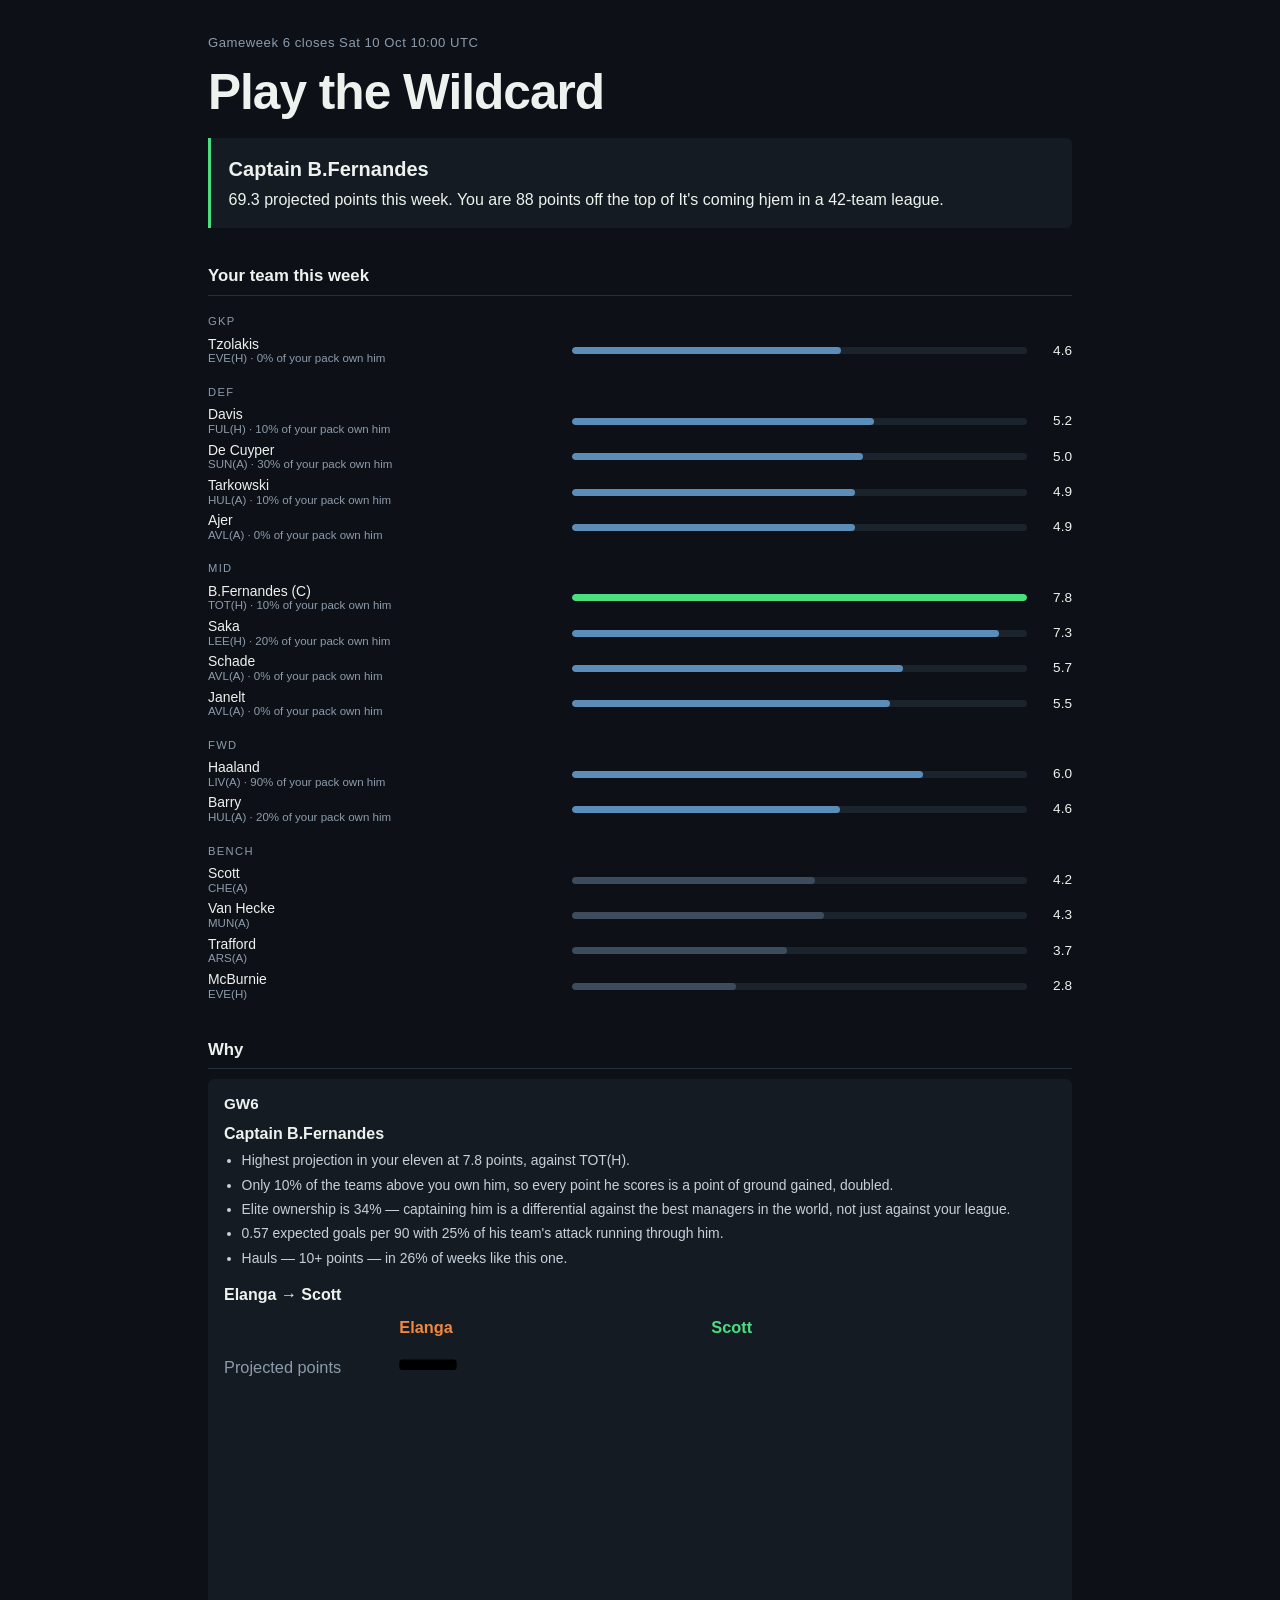
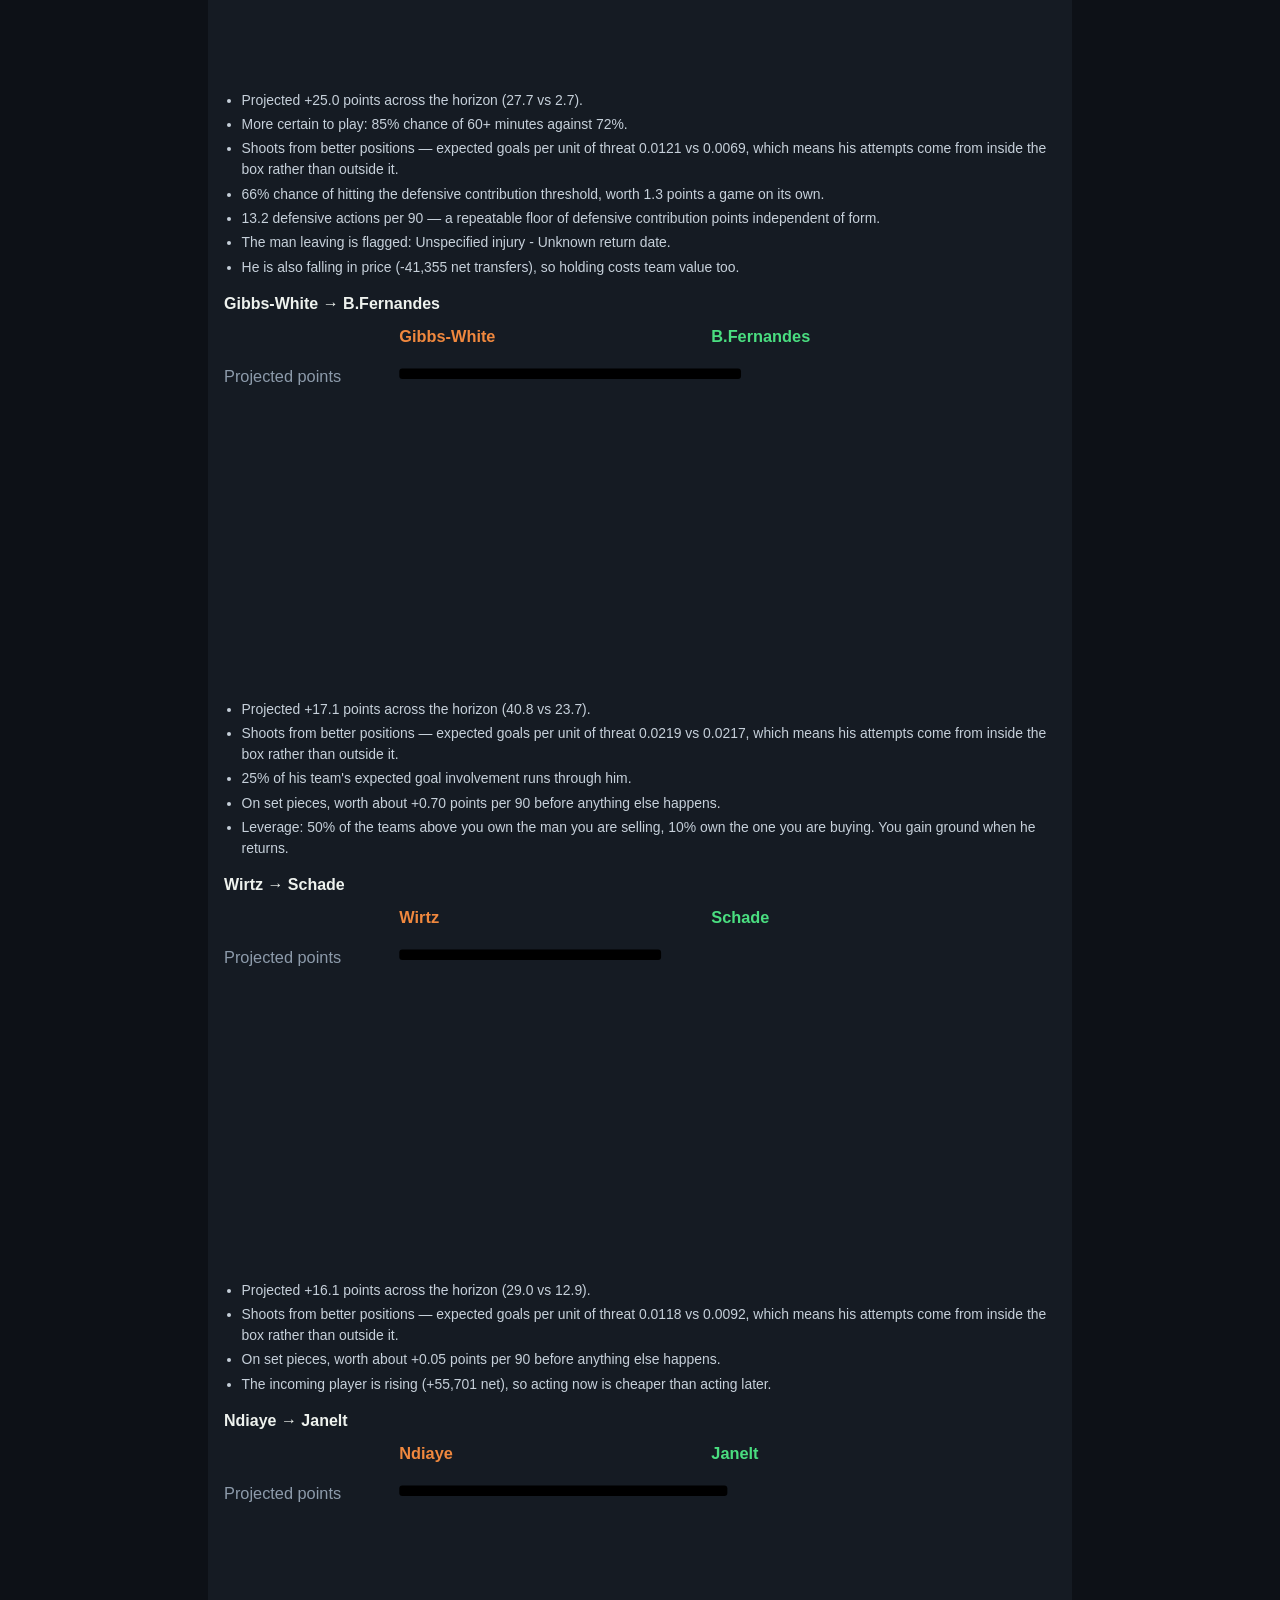
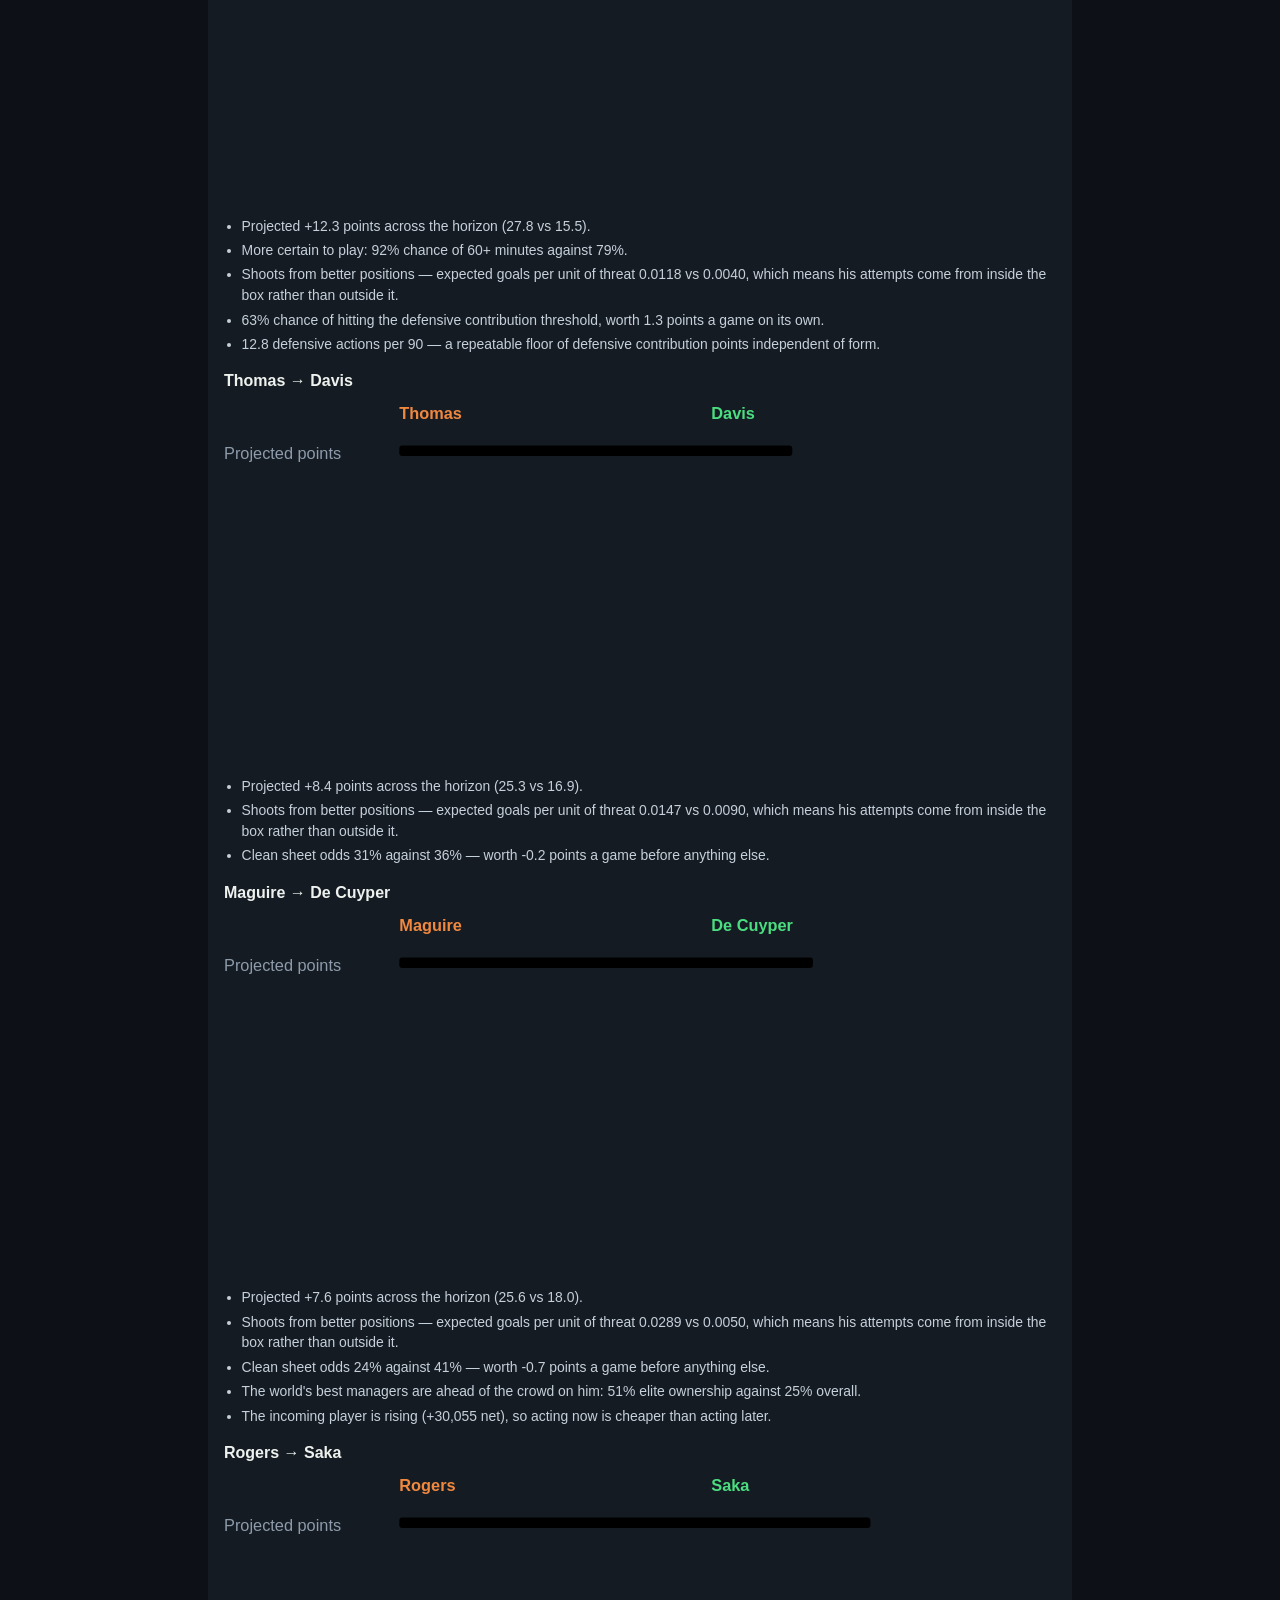
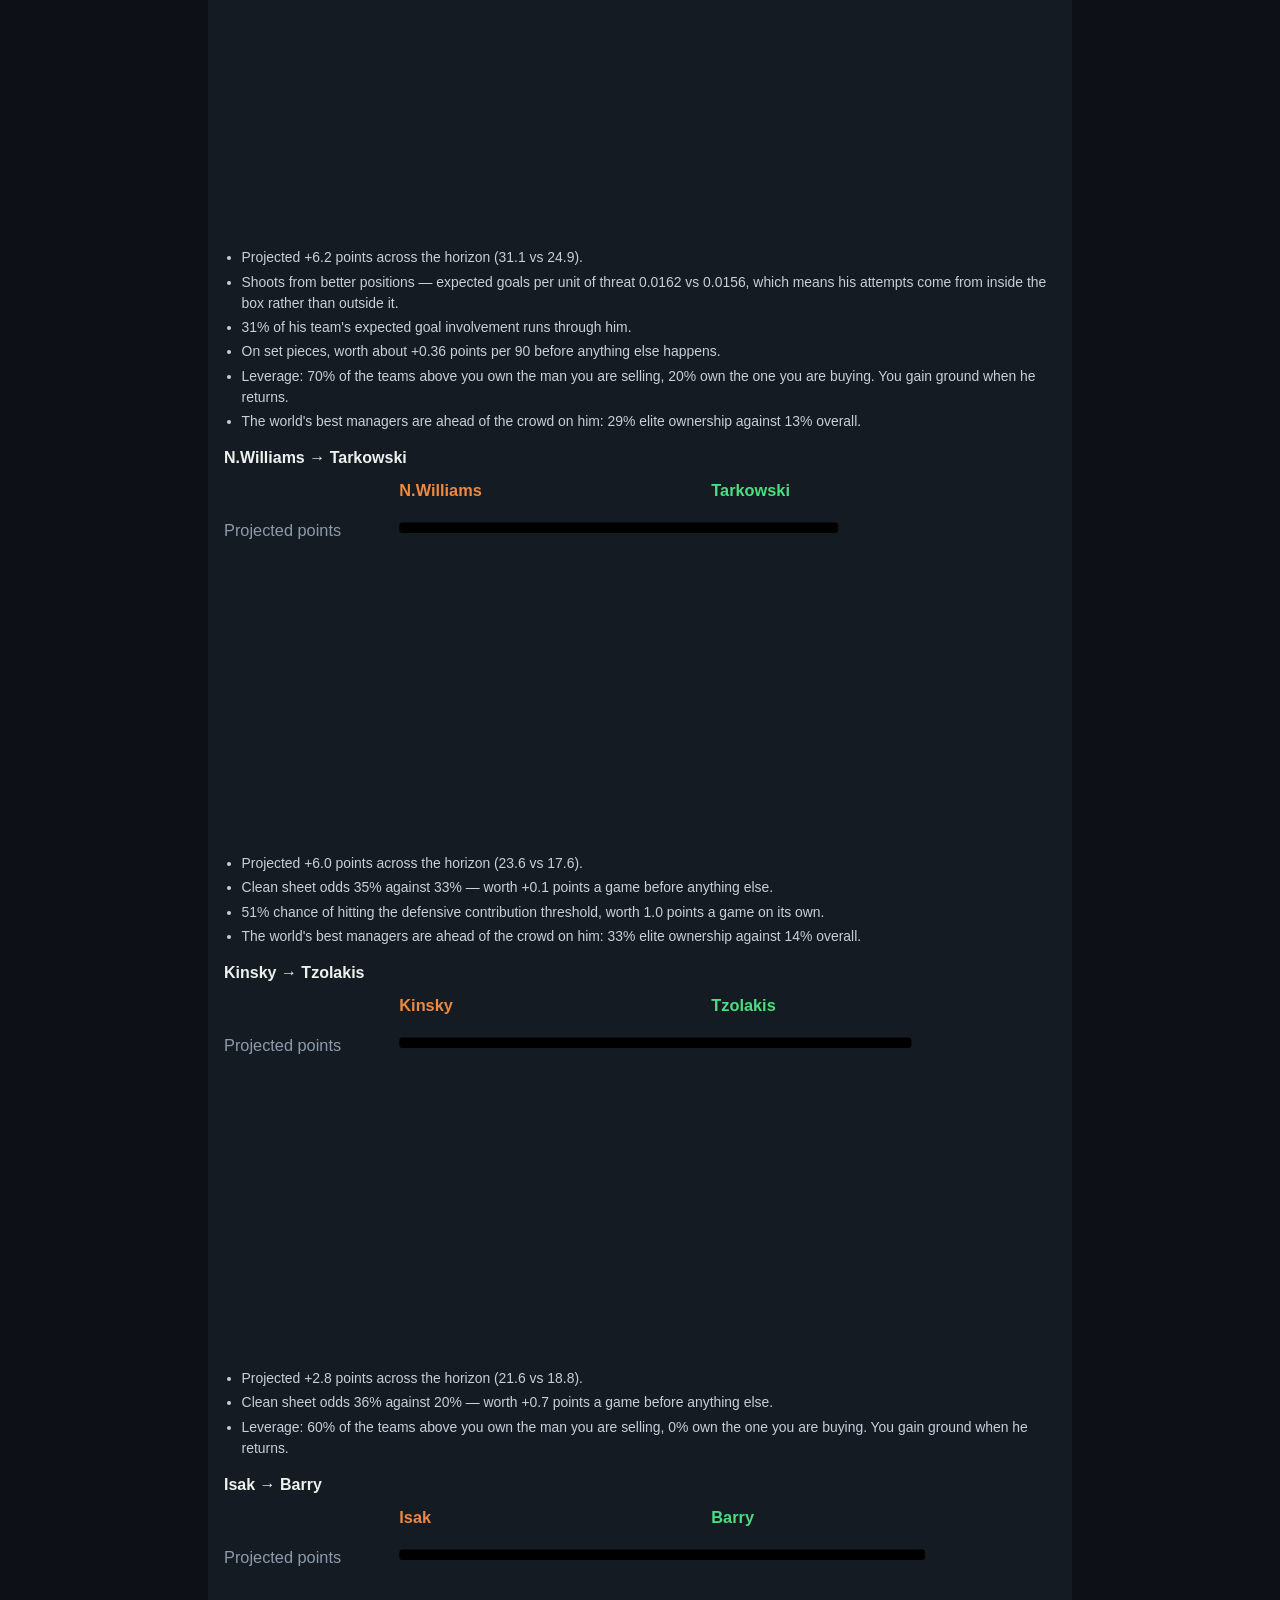
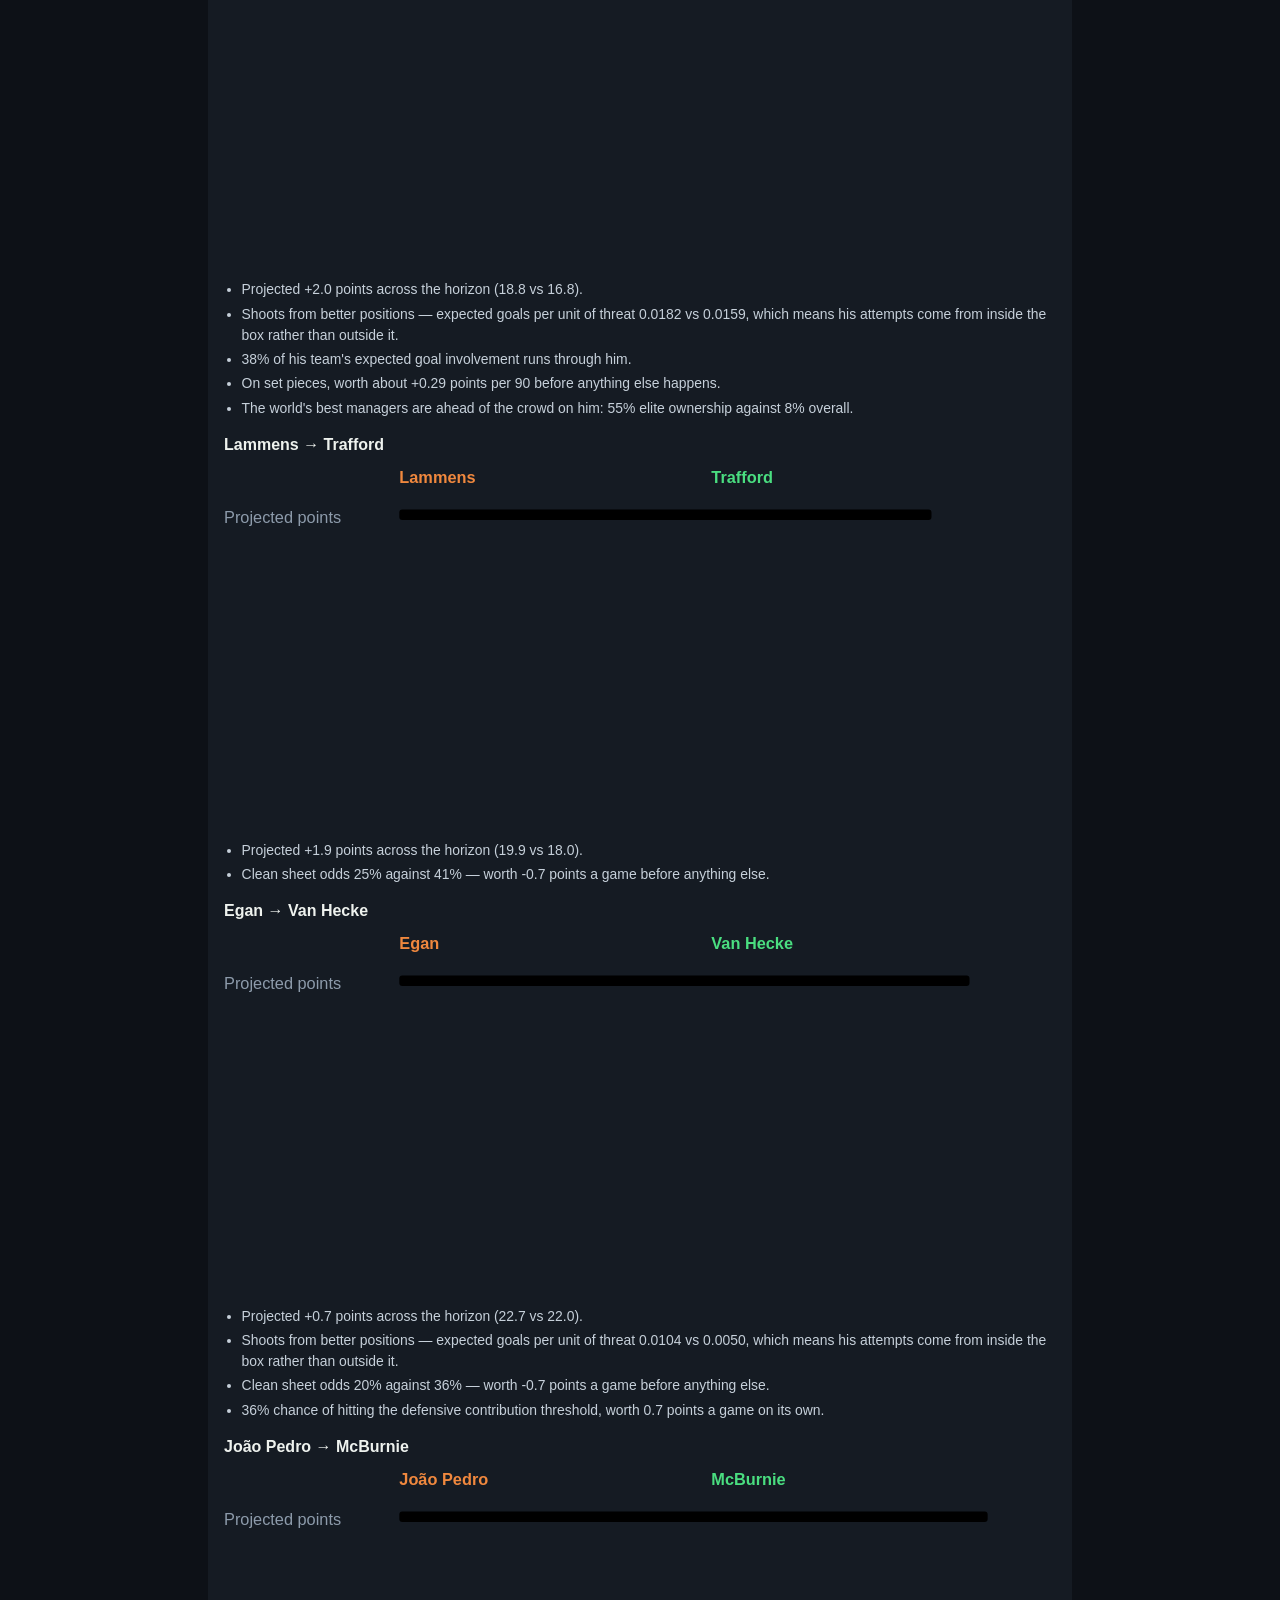
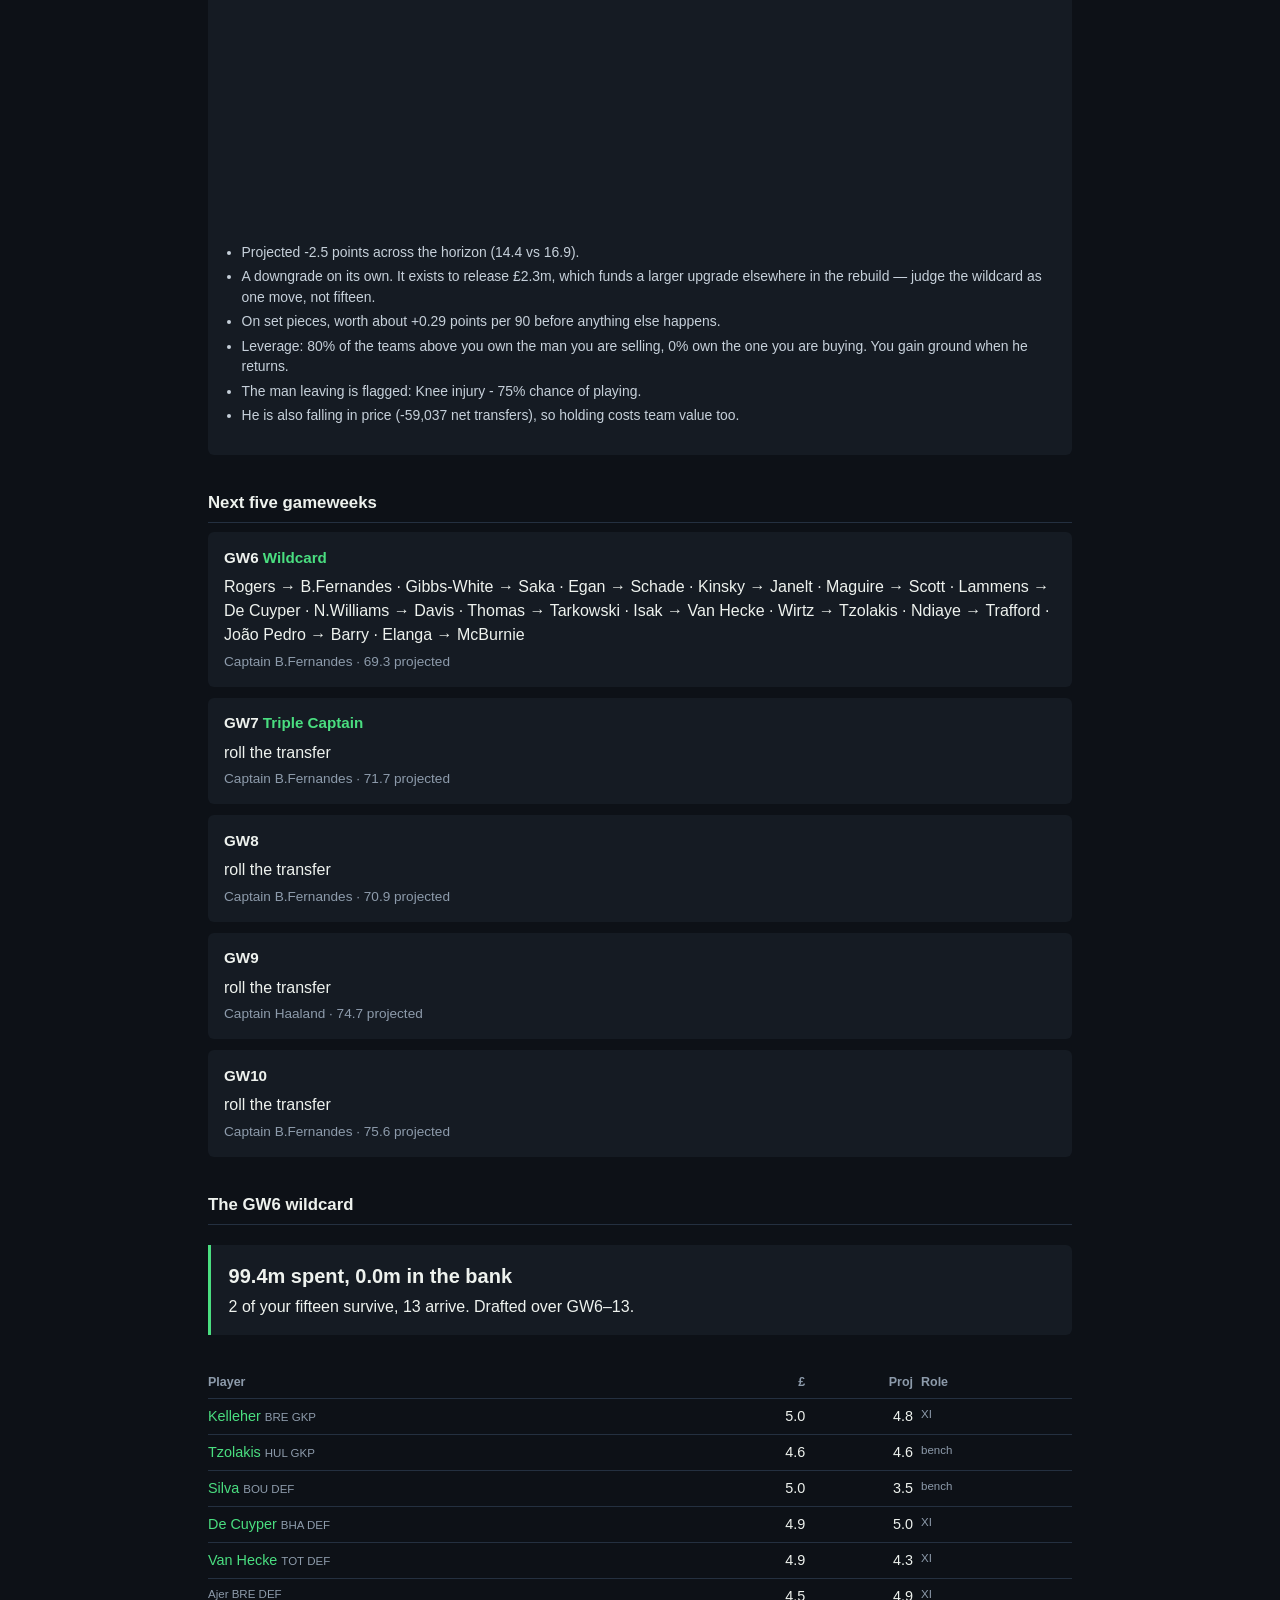
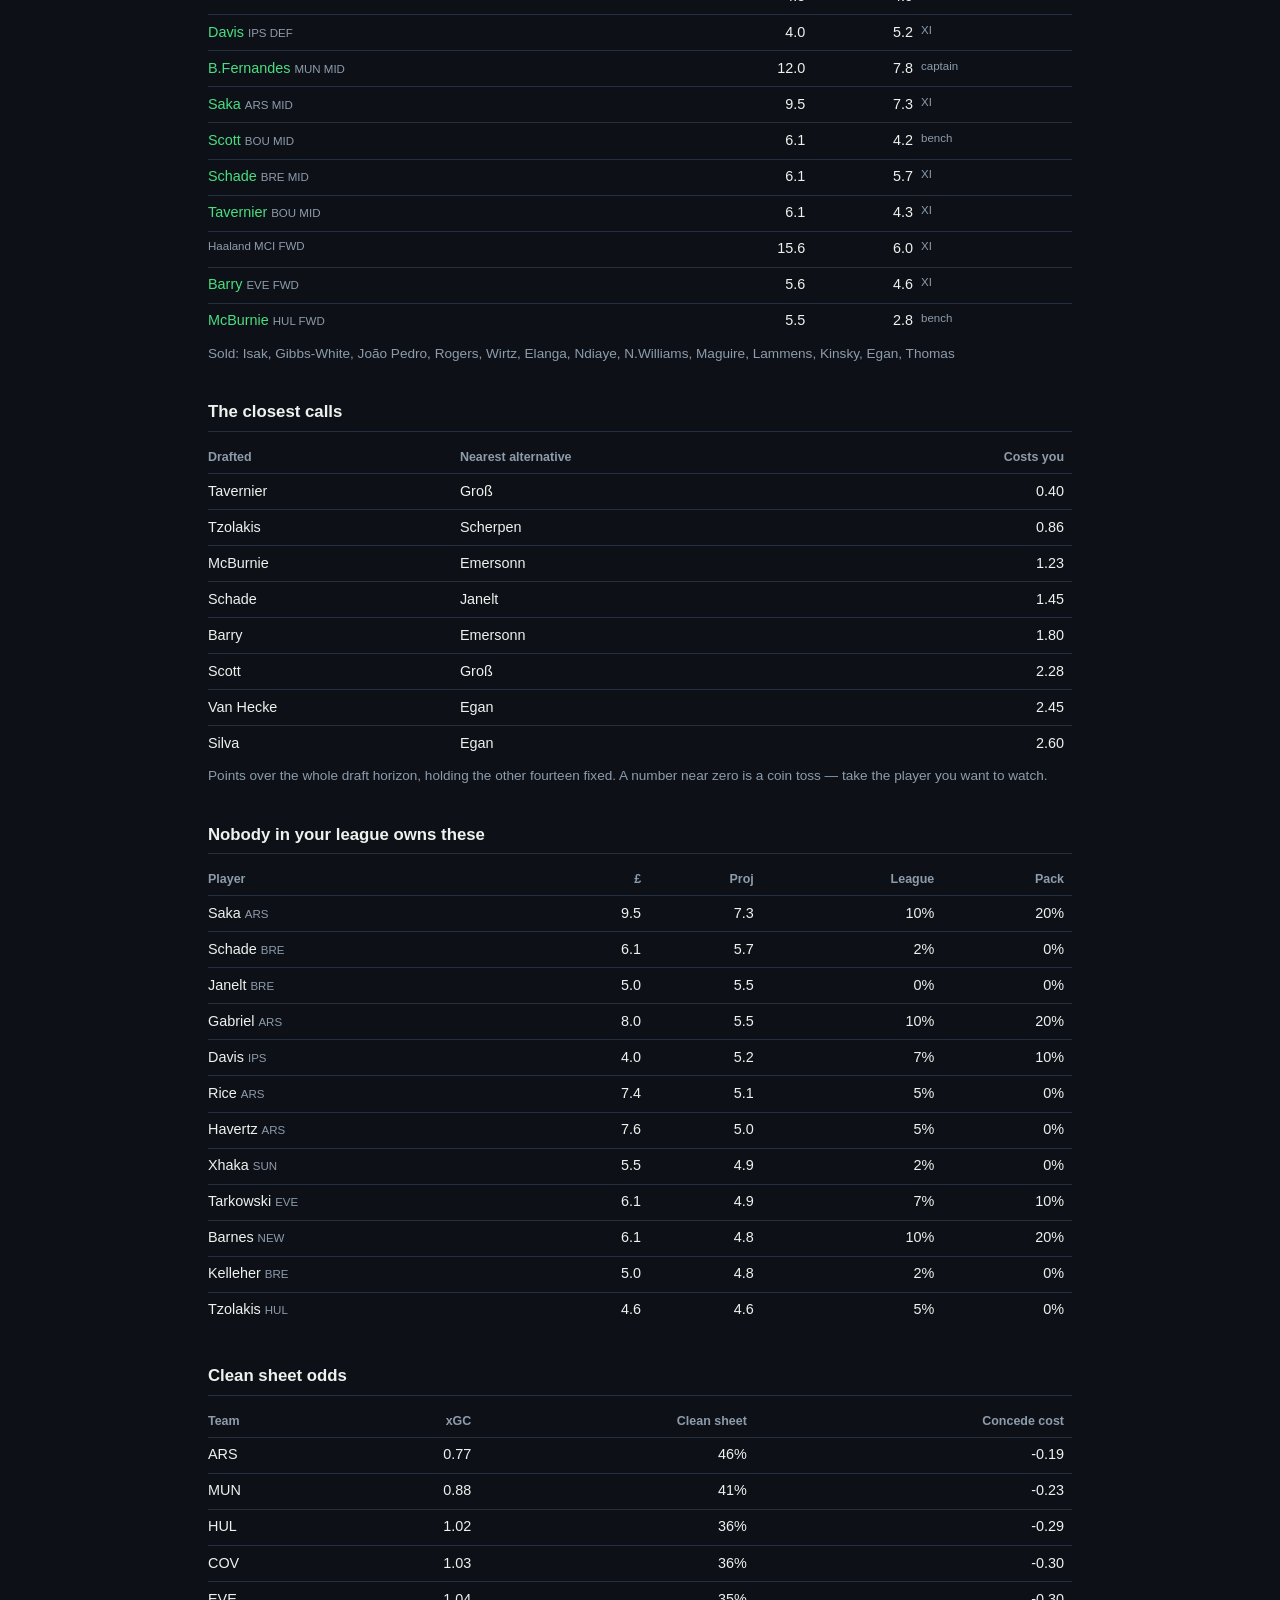
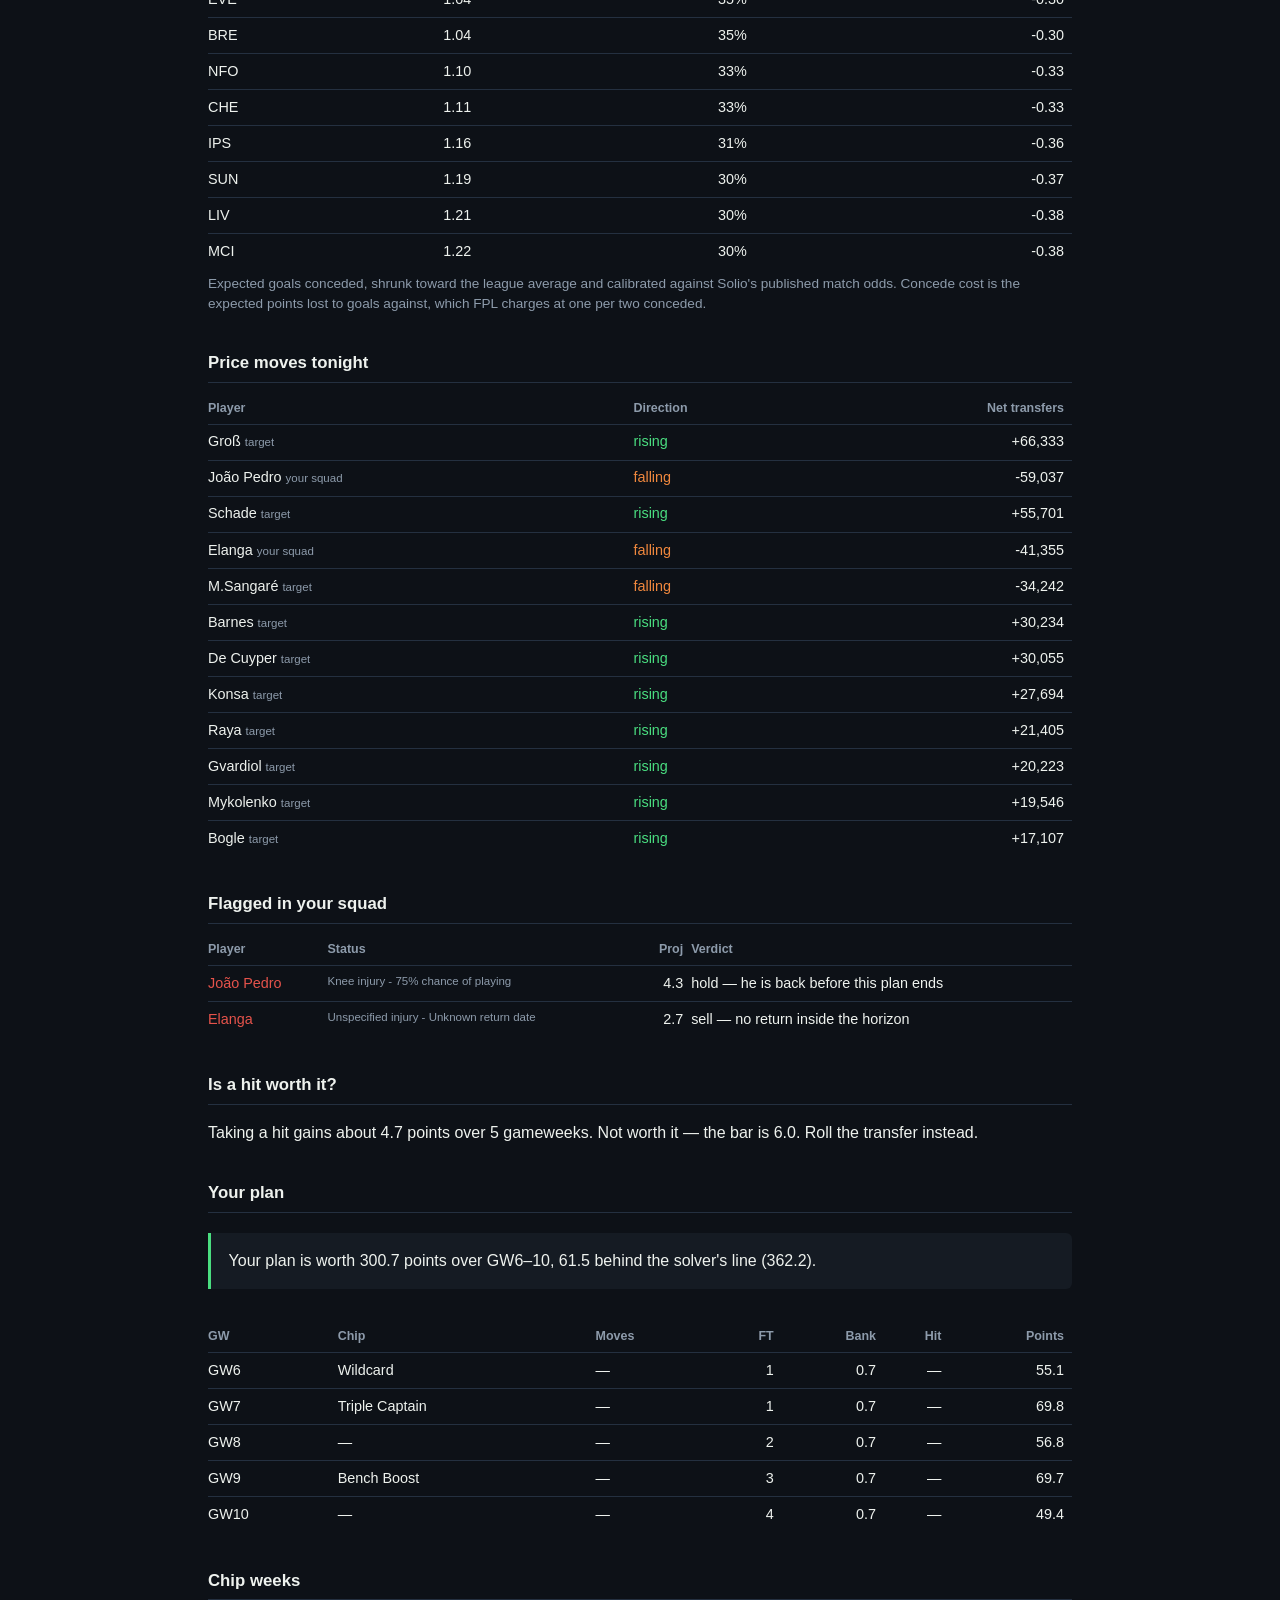
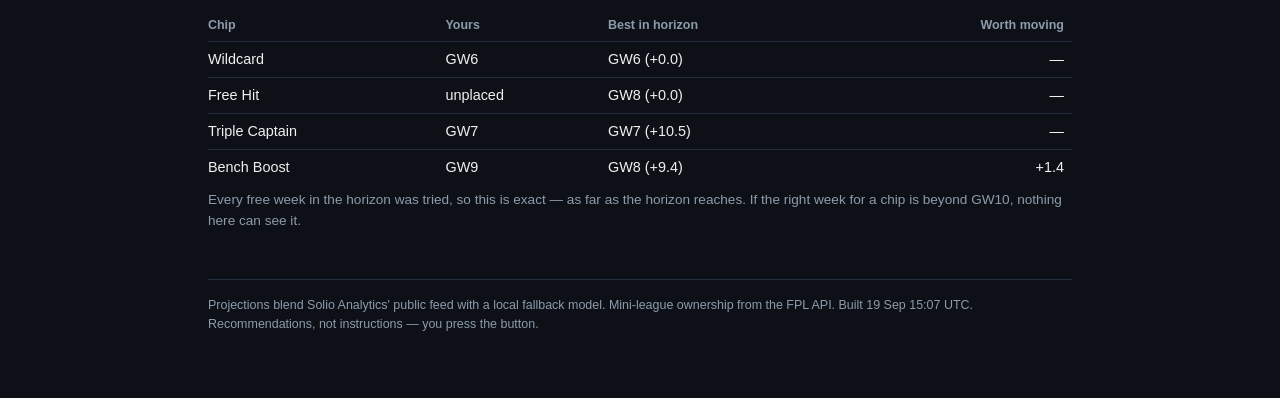
==== commit d386cd8d: "gaffer: 2026-09-19" ====
--- a/docs/report.html
+++ b/docs/report.html
@@ -1,4 +1,4 @@
-<!doctype html><html lang=en><head><meta charset=utf-8><meta name=viewport content='width=device-width,initial-scale=1'><title>Gaffer · GW5</title><style>
+<!doctype html><html lang=en><head><meta charset=utf-8><meta name=viewport content='width=device-width,initial-scale=1'><title>Gaffer · GW6</title><style>
 :root{--ink:#0d1117;--panel:#151b23;--line:#243040;--chalk:#eef2ee;--mute:#8d9bab;
 --rise:#4ade80;--fall:#f0883e;--flag:#e5534b}
 *{box-sizing:border-box}
@@ -46,4 +46,4 @@
 border-top:1px solid var(--line);padding-top:1rem}
 @media(prefers-reduced-motion:no-preference){.call{animation:in .4s ease-out}}
 @keyframes in{from{opacity:0;transform:translateY(4px)}to{opacity:1}}
-</style></head><body><div class=wrap><p class=deadline>Gameweek 5 closes Fri 18 Sep 17:30 UTC</p><h1>Rogers → Gibbs-White</h1><div class=call><b>Captain Haaland</b>68.3 projected points this week. You are 87 points off the top of Madskinen in a 42-team league.</div><h2>Your team this week</h2><p class=poslabel>GKP</p><div class=row><span class=lbl>Kinsky<em>AVL(H) · 70% of your pack own him</em></span><span class=track><i style='width:50.1%;background:#5b8db8'></i></span><span class=val>4.5</span></div><p class=poslabel>DEF</p><div class=row><span class=lbl>N.Williams<em>COV(H) · 0% of your pack own him</em></span><span class=track><i style='width:59.6%;background:#5b8db8'></i></span><span class=val>5.3</span></div><div class=row><span class=lbl>Ajer<em>CHE(H) · 0% of your pack own him</em></span><span class=track><i style='width:52.0%;background:#5b8db8'></i></span><span class=val>4.6</span></div><div class=row><span class=lbl>Thomas<em>NFO(A) · 0% of your pack own him</em></span><span class=track><i style='width:48.4%;background:#5b8db8'></i></span><span class=val>4.3</span></div><div class=row><span class=lbl>Maguire<em>FUL(A) · 20% of your pack own him</em></span><span class=track><i style='width:40.6%;background:#5b8db8'></i></span><span class=val>3.6</span></div><p class=poslabel>MID</p><div class=row><span class=lbl>Gibbs-White<em>COV(H) · 20% of your pack own him</em></span><span class=track><i style='width:83.1%;background:#5b8db8'></i></span><span class=val>7.4</span></div><div class=row><span class=lbl>Ndiaye<em>SUN(H) · 10% of your pack own him</em></span><span class=track><i style='width:67.0%;background:#5b8db8'></i></span><span class=val>6.0</span></div><div class=row><span class=lbl>Szoboszlai<em>BOU(A) · 60% of your pack own him</em></span><span class=track><i style='width:59.9%;background:#5b8db8'></i></span><span class=val>5.3</span></div><div class=row><span class=lbl>Wirtz<em>BOU(A) · 0% of your pack own him</em></span><span class=track><i style='width:48.7%;background:#5b8db8'></i></span><span class=val>4.3</span></div><p class=poslabel>FWD</p><div class=row><span class=lbl>Haaland (C)<em>SUN(H) · 70% of your pack own him</em></span><span class=track><i style='width:100.0%;background:var(--rise)'></i></span><span class=val>8.9</span></div><div class=row><span class=lbl>Isak<em>BOU(A) · 40% of your pack own him</em></span><span class=track><i style='width:55.7%;background:#5b8db8'></i></span><span class=val>5.0</span></div><p class=poslabel>BENCH</p><div class=row><span class=lbl>Egan<em>NEW(A)</em></span><span class=track><i style='width:41.4%;background:#3d4c5c'></i></span><span class=val>3.7</span></div><div class=row><span class=lbl>Lammens<em>FUL(A)</em></span><span class=track><i style='width:40.4%;background:#3d4c5c'></i></span><span class=val>3.6</span></div><div class=row><span class=lbl>Elanga<em>HUL(H)</em></span><span class=track><i style='width:1.5%;background:#3d4c5c'></i></span><span class=val>0.0</span></div><div class=row><span class=lbl>João Pedro<em>BRE(A)</em></span><span class=track><i style='width:44.0%;background:#3d4c5c'></i></span><span class=val>3.9</span></div><h2>Why</h2><div class=week><h3>GW5</h3><b>Captain Haaland</b><ul><li>Highest projection in your eleven at 8.9 points, against SUN(H).</li><li>0.833 expected goals per 90 with 26% of his team&#x27;s attack running through him.</li></ul><b>Rogers &rarr; Gibbs-White</b><svg viewBox='0 0 560 242' class=cmp role=img aria-label='Comparison of Rogers and Gibbs-White'><text x='118' y='12' class=k>Rogers</text><text x='328' y='12' class=k2>Gibbs-White</text><text x='0' y='39' class=lb>Projected points</text><rect x='118' y='30' width='326.0' height='7' rx='2' class=a/><rect x='118' y='40' width='396.0' height='7' rx='2' class=b/><text x='0' y='65' class=lb>Starts 60+ mins</text><rect x='118' y='56' width='371.1' height='7' rx='2' class=a/><rect x='118' y='66' width='396.0' height='7' rx='2' class=b/><text x='0' y='91' class=lb>xG per 90</text><rect x='118' y='82' width='366.6' height='7' rx='2' class=a/><rect x='118' y='92' width='396.0' height='7' rx='2' class=b/><text x='0' y='117' class=lb>xA per 90</text><rect x='118' y='108' width='396.0' height='7' rx='2' class=a/><rect x='118' y='118' width='335.5' height='7' rx='2' class=b/><text x='0' y='143' class=lb>Shot quality</text><rect x='118' y='134' width='229.9' height='7' rx='2' class=a/><rect x='118' y='144' width='396.0' height='7' rx='2' class=b/><text x='0' y='169' class=lb>Share of team attack</text><rect x='118' y='160' width='396.0' height='7' rx='2' class=a/><rect x='118' y='170' width='376.7' height='7' rx='2' class=b/><text x='0' y='195' class=lb>Defensive actions/90</text><rect x='118' y='186' width='396.0' height='7' rx='2' class=a/><rect x='118' y='196' width='316.8' height='7' rx='2' class=b/><text x='0' y='221' class=lb>Pack ownership</text><rect x='118' y='212' width='396.0' height='7' rx='2' class=a/><rect x='118' y='222' width='113.1' height='7' rx='2' class=b/></svg><ul><li>Projected +5.6 points across the horizon (31.7 vs 26.1).</li><li>Shoots from better positions — expected goals per unit of threat 0.0217 vs 0.0126, which means his attempts come from inside the box rather than outside it.</li><li>23% of his team&#x27;s expected goal involvement runs through him.</li><li>On set pieces, worth about +0.48 points per 90 before anything else happens.</li><li>Leverage: 70% of the teams above you own the man you are selling, 20% own the one you are buying. You gain ground when he returns.</li><li>The incoming player is rising (+654,680 net), so acting now is cheaper than acting later.</li></ul></div><div class=week><h3>GW6</h3><b>Captain B.Fernandes</b><ul><li>Highest projection in your eleven at 11.2 points, against TOT(H).</li><li>Only 30% of the teams above you own him, so every point he scores is a point of ground gained, doubled.</li><li>0.57 expected goals per 90 with 25% of his team&#x27;s attack running through him.</li></ul><b>Elanga &rarr; Tavernier</b><svg viewBox='0 0 560 242' class=cmp role=img aria-label='Comparison of Elanga and Tavernier'><text x='118' y='12' class=k>Elanga</text><text x='328' y='12' class=k2>Tavernier</text><text x='0' y='39' class=lb>Projected points</text><rect x='118' y='30' width='1.0' height='7' rx='2' class=a/><rect x='118' y='40' width='396.0' height='7' rx='2' class=b/><text x='0' y='65' class=lb>Starts 60+ mins</text><rect x='118' y='56' width='354.3' height='7' rx='2' class=a/><rect x='118' y='66' width='396.0' height='7' rx='2' class=b/><text x='0' y='91' class=lb>xG per 90</text><rect x='118' y='82' width='147.7' height='7' rx='2' class=a/><rect x='118' y='92' width='396.0' height='7' rx='2' class=b/><text x='0' y='117' class=lb>xA per 90</text><rect x='118' y='108' width='251.3' height='7' rx='2' class=a/><rect x='118' y='118' width='396.0' height='7' rx='2' class=b/><text x='0' y='143' class=lb>Shot quality</text><rect x='118' y='134' width='229.6' height='7' rx='2' class=a/><rect x='118' y='144' width='396.0' height='7' rx='2' class=b/><text x='0' y='169' class=lb>Share of team attack</text><rect x='118' y='160' width='162.5' height='7' rx='2' class=a/><rect x='118' y='170' width='396.0' height='7' rx='2' class=b/><text x='0' y='195' class=lb>Defensive actions/90</text><rect x='118' y='186' width='149.0' height='7' rx='2' class=a/><rect x='118' y='196' width='396.0' height='7' rx='2' class=b/><text x='0' y='221' class=lb>Pack ownership</text><rect x='118' y='212' width='396.0' height='7' rx='2' class=a/><rect x='118' y='222' width='1.0' height='7' rx='2' class=b/></svg><ul><li>Projected +28.3 points across the horizon (28.3 vs 0.0).</li><li>More certain to play: 90% chance of 60+ minutes against 81%.</li><li>Shoots from better positions — expected goals per unit of threat 0.0119 vs 0.0069, which means his attempts come from inside the box rather than outside it.</li><li>27% of his team&#x27;s expected goal involvement runs through him.</li><li>On set pieces, worth about +0.35 points per 90 before anything else happens.</li><li>The man leaving is flagged: Unspecified injury - Unknown return date.</li><li>He is also falling in price (-536,629 net transfers), so holding costs team value too.</li><li>The incoming player is rising (+249,114 net), so acting now is cheaper than acting later.</li></ul><b>Wirtz &rarr; Saka</b><svg viewBox='0 0 560 242' class=cmp role=img aria-label='Comparison of Wirtz and Saka'><text x='118' y='12' class=k>Wirtz</text><text x='328' y='12' class=k2>Saka</text><text x='0' y='39' class=lb>Projected points</text><rect x='118' y='30' width='230.3' height='7' rx='2' class=a/><rect x='118' y='40' width='396.0' height='7' rx='2' class=b/><text x='0' y='65' class=lb>Starts 60+ mins</text><rect x='118' y='56' width='378.0' height='7' rx='2' class=a/><rect x='118' y='66' width='396.0' height='7' rx='2' class=b/><text x='0' y='91' class=lb>xG per 90</text><rect x='118' y='82' width='108.4' height='7' rx='2' class=a/><rect x='118' y='92' width='396.0' height='7' rx='2' class=b/><text x='0' y='117' class=lb>xA per 90</text><rect x='118' y='108' width='327.1' height='7' rx='2' class=a/><rect x='118' y='118' width='396.0' height='7' rx='2' class=b/><text x='0' y='143' class=lb>Shot quality</text><rect x='118' y='134' width='258.4' height='7' rx='2' class=a/><rect x='118' y='144' width='396.0' height='7' rx='2' class=b/><text x='0' y='169' class=lb>Share of team attack</text><rect x='118' y='160' width='147.3' height='7' rx='2' class=a/><rect x='118' y='170' width='396.0' height='7' rx='2' class=b/><text x='0' y='195' class=lb>Defensive actions/90</text><rect x='118' y='186' width='385.8' height='7' rx='2' class=a/><rect x='118' y='196' width='396.0' height='7' rx='2' class=b/><text x='0' y='221' class=lb>Pack ownership</text><rect x='118' y='212' width='1.0' height='7' rx='2' class=a/><rect x='118' y='222' width='396.0' height='7' rx='2' class=b/></svg><ul><li>Projected +14.1 points across the horizon (33.7 vs 19.6).</li><li>Shoots from better positions — expected goals per unit of threat 0.0141 vs 0.0092, which means his attempts come from inside the box rather than outside it.</li><li>28% of his team&#x27;s expected goal involvement runs through him.</li><li>On set pieces, worth about +0.36 points per 90 before anything else happens.</li><li>He is also falling in price (-165,983 net transfers), so holding costs team value too.</li><li>The incoming player is rising (+148,240 net), so acting now is cheaper than acting later.</li></ul><b>Gibbs-White &rarr; B.Fernandes</b><svg viewBox='0 0 560 242' class=cmp role=img aria-label='Comparison of Gibbs-White and B.Fernandes'><text x='118' y='12' class=k>Gibbs-White</text><text x='328' y='12' class=k2>B.Fernandes</text><text x='0' y='39' class=lb>Projected points</text><rect x='118' y='30' width='274.1' height='7' rx='2' class=a/><rect x='118' y='40' width='396.0' height='7' rx='2' class=b/><text x='0' y='65' class=lb>Starts 60+ mins</text><rect x='118' y='56' width='387.3' height='7' rx='2' class=a/><rect x='118' y='66' width='396.0' height='7' rx='2' class=b/><text x='0' y='91' class=lb>xG per 90</text><rect x='118' y='82' width='270.9' height='7' rx='2' class=a/><rect x='118' y='92' width='396.0' height='7' rx='2' class=b/><text x='0' y='117' class=lb>xA per 90</text><rect x='118' y='108' width='358.1' height='7' rx='2' class=a/><rect x='118' y='118' width='396.0' height='7' rx='2' class=b/><text x='0' y='143' class=lb>Shot quality</text><rect x='118' y='134' width='392.4' height='7' rx='2' class=a/><rect x='118' y='144' width='396.0' height='7' rx='2' class=b/><text x='0' y='169' class=lb>Share of team attack</text><rect x='118' y='160' width='367.7' height='7' rx='2' class=a/><rect x='118' y='170' width='396.0' height='7' rx='2' class=b/><text x='0' y='195' class=lb>Defensive actions/90</text><rect x='118' y='186' width='327.7' height='7' rx='2' class=a/><rect x='118' y='196' width='396.0' height='7' rx='2' class=b/><text x='0' y='221' class=lb>Pack ownership</text><rect x='118' y='212' width='264.0' height='7' rx='2' class=a/><rect x='118' y='222' width='396.0' height='7' rx='2' class=b/></svg><ul><li>Projected +14.1 points across the horizon (45.8 vs 31.7).</li><li>Shoots from better positions — expected goals per unit of threat 0.0219 vs 0.0217, which means his attempts come from inside the box rather than outside it.</li><li>25% of his team&#x27;s expected goal involvement runs through him.</li><li>On set pieces, worth about +0.70 points per 90 before anything else happens.</li></ul><b>Maguire &rarr; De Cuyper</b><svg viewBox='0 0 560 242' class=cmp role=img aria-label='Comparison of Maguire and De Cuyper'><text x='118' y='12' class=k>Maguire</text><text x='328' y='12' class=k2>De Cuyper</text><text x='0' y='39' class=lb>Projected points</text><rect x='118' y='30' width='275.1' height='7' rx='2' class=a/><rect x='118' y='40' width='396.0' height='7' rx='2' class=b/><text x='0' y='65' class=lb>Starts 60+ mins</text><rect x='118' y='56' width='396.0' height='7' rx='2' class=a/><rect x='118' y='66' width='392.9' height='7' rx='2' class=b/><text x='0' y='91' class=lb>xG per 90</text><rect x='118' y='82' width='45.9' height='7' rx='2' class=a/><rect x='118' y='92' width='396.0' height='7' rx='2' class=b/><text x='0' y='117' class=lb>xA per 90</text><rect x='118' y='108' width='356.1' height='7' rx='2' class=a/><rect x='118' y='118' width='396.0' height='7' rx='2' class=b/><text x='0' y='143' class=lb>Shot quality</text><rect x='118' y='134' width='68.5' height='7' rx='2' class=a/><rect x='118' y='144' width='396.0' height='7' rx='2' class=b/><text x='0' y='169' class=lb>Share of team attack</text><rect x='118' y='160' width='132.0' height='7' rx='2' class=a/><rect x='118' y='170' width='396.0' height='7' rx='2' class=b/><text x='0' y='195' class=lb>Defensive actions/90</text><rect x='118' y='186' width='396.0' height='7' rx='2' class=a/><rect x='118' y='196' width='146.2' height='7' rx='2' class=b/><text x='0' y='221' class=lb>Pack ownership</text><rect x='118' y='212' width='198.0' height='7' rx='2' class=a/><rect x='118' y='222' width='396.0' height='7' rx='2' class=b/></svg><ul><li>Projected +8.7 points across the horizon (28.5 vs 19.8).</li><li>Shoots from better positions — expected goals per unit of threat 0.0289 vs 0.0050, which means his attempts come from inside the box rather than outside it.</li><li>Clean sheet odds 27% against 24% — worth +0.1 points a game before anything else.</li><li>The world&#x27;s best managers are ahead of the crowd on him: 71% elite ownership against 24% overall.</li><li>He is also falling in price (-132,372 net transfers), so holding costs team value too.</li><li>The incoming player is rising (+282,683 net), so acting now is cheaper than acting later.</li></ul><b>N.Williams &rarr; Guéhi</b><svg viewBox='0 0 560 242' class=cmp role=img aria-label='Comparison of N.Williams and Guéhi'><text x='118' y='12' class=k>N.Williams</text><text x='328' y='12' class=k2>Guéhi</text><text x='0' y='39' class=lb>Projected points</text><rect x='118' y='30' width='322.1' height='7' rx='2' class=a/><rect x='118' y='40' width='396.0' height='7' rx='2' class=b/><text x='0' y='65' class=lb>Starts 60+ mins</text><rect x='118' y='56' width='396.0' height='7' rx='2' class=a/><rect x='118' y='66' width='382.7' height='7' rx='2' class=b/><text x='0' y='91' class=lb>xG per 90</text><rect x='118' y='82' width='142.1' height='7' rx='2' class=a/><rect x='118' y='92' width='396.0' height='7' rx='2' class=b/><text x='0' y='117' class=lb>xA per 90</text><rect x='118' y='108' width='396.0' height='7' rx='2' class=a/><rect x='118' y='118' width='376.2' height='7' rx='2' class=b/><text x='0' y='143' class=lb>Shot quality</text><rect x='118' y='134' width='175.2' height='7' rx='2' class=a/><rect x='118' y='144' width='396.0' height='7' rx='2' class=b/><text x='0' y='169' class=lb>Share of team attack</text><rect x='118' y='160' width='302.8' height='7' rx='2' class=a/><rect x='118' y='170' width='396.0' height='7' rx='2' class=b/><text x='0' y='195' class=lb>Defensive actions/90</text><rect x='118' y='186' width='396.0' height='7' rx='2' class=a/><rect x='118' y='196' width='361.1' height='7' rx='2' class=b/><text x='0' y='221' class=lb>Pack ownership</text><rect x='118' y='212' width='1.0' height='7' rx='2' class=a/><rect x='118' y='222' width='1.0' height='7' rx='2' class=b/></svg><ul><li>Projected +5.0 points across the horizon (26.8 vs 21.8).</li><li>Shoots from better positions — expected goals per unit of threat 0.0278 vs 0.0123, which means his attempts come from inside the box rather than outside it.</li><li>Clean sheet odds 38% against 40% — worth -0.1 points a game before anything else.</li></ul><b>Lammens &rarr; Tzolakis</b><svg viewBox='0 0 560 242' class=cmp role=img aria-label='Comparison of Lammens and Tzolakis'><text x='118' y='12' class=k>Lammens</text><text x='328' y='12' class=k2>Tzolakis</text><text x='0' y='39' class=lb>Projected points</text><rect x='118' y='30' width='323.7' height='7' rx='2' class=a/><rect x='118' y='40' width='396.0' height='7' rx='2' class=b/><text x='0' y='65' class=lb>Starts 60+ mins</text><rect x='118' y='56' width='396.0' height='7' rx='2' class=a/><rect x='118' y='66' width='393.4' height='7' rx='2' class=b/><text x='0' y='91' class=lb>xG per 90</text><rect x='118' y='82' width='1.0' height='7' rx='2' class=a/><rect x='118' y='92' width='1.0' height='7' rx='2' class=b/><text x='0' y='117' class=lb>xA per 90</text><rect x='118' y='108' width='1.0' height='7' rx='2' class=a/><rect x='118' y='118' width='1.0' height='7' rx='2' class=b/><text x='0' y='143' class=lb>Shot quality</text><rect x='118' y='134' width='1.0' height='7' rx='2' class=a/><rect x='118' y='144' width='1.0' height='7' rx='2' class=b/><text x='0' y='169' class=lb>Share of team attack</text><rect x='118' y='160' width='1.0' height='7' rx='2' class=a/><rect x='118' y='170' width='1.0' height='7' rx='2' class=b/><text x='0' y='195' class=lb>Defensive actions/90</text><rect x='118' y='186' width='1.0' height='7' rx='2' class=a/><rect x='118' y='196' width='1.0' height='7' rx='2' class=b/><text x='0' y='221' class=lb>Pack ownership</text><rect x='118' y='212' width='1.0' height='7' rx='2' class=a/><rect x='118' y='222' width='1.0' height='7' rx='2' class=b/></svg><ul><li>Projected +4.4 points across the horizon (24.1 vs 19.7).</li><li>Clean sheet odds 28% against 24% — worth +0.1 points a game before anything else.</li><li>He is also falling in price (-102,366 net transfers), so holding costs team value too.</li><li>The incoming player is rising (+104,939 net), so acting now is cheaper than acting later.</li></ul><b>Szoboszlai &rarr; Scott</b><svg viewBox='0 0 560 242' class=cmp role=img aria-label='Comparison of Szoboszlai and Scott'><text x='118' y='12' class=k>Szoboszlai</text><text x='328' y='12' class=k2>Scott</text><text x='0' y='39' class=lb>Projected points</text><rect x='118' y='30' width='337.9' height='7' rx='2' class=a/><rect x='118' y='40' width='396.0' height='7' rx='2' class=b/><text x='0' y='65' class=lb>Starts 60+ mins</text><rect x='118' y='56' width='396.0' height='7' rx='2' class=a/><rect x='118' y='66' width='381.2' height='7' rx='2' class=b/><text x='0' y='91' class=lb>xG per 90</text><rect x='118' y='82' width='396.0' height='7' rx='2' class=a/><rect x='118' y='92' width='160.6' height='7' rx='2' class=b/><text x='0' y='117' class=lb>xA per 90</text><rect x='118' y='108' width='396.0' height='7' rx='2' class=a/><rect x='118' y='118' width='174.2' height='7' rx='2' class=b/><text x='0' y='143' class=lb>Shot quality</text><rect x='118' y='134' width='396.0' height='7' rx='2' class=a/><rect x='118' y='144' width='203.9' height='7' rx='2' class=b/><text x='0' y='169' class=lb>Share of team attack</text><rect x='118' y='160' width='396.0' height='7' rx='2' class=a/><rect x='118' y='170' width='186.9' height='7' rx='2' class=b/><text x='0' y='195' class=lb>Defensive actions/90</text><rect x='118' y='186' width='264.0' height='7' rx='2' class=a/><rect x='118' y='196' width='396.0' height='7' rx='2' class=b/><text x='0' y='221' class=lb>Pack ownership</text><rect x='118' y='212' width='396.0' height='7' rx='2' class=a/><rect x='118' y='222' width='1.0' height='7' rx='2' class=b/></svg><ul><li>Projected +4.4 points across the horizon (30.0 vs 25.6).</li><li>66% chance of hitting the defensive contribution threshold, worth 1.3 points a game on its own.</li><li>13.2 defensive actions per 90 — a repeatable floor of defensive contribution points independent of form.</li><li>Leverage: 60% of the teams above you own the man you are selling, 0% own the one you are buying. You gain ground when he returns.</li><li>He is also falling in price (-387,301 net transfers), so holding costs team value too.</li></ul><b>Ajer &rarr; Bogle</b><svg viewBox='0 0 560 242' class=cmp role=img aria-label='Comparison of Ajer and Bogle'><text x='118' y='12' class=k>Ajer</text><text x='328' y='12' class=k2>Bogle</text><text x='0' y='39' class=lb>Projected points</text><rect x='118' y='30' width='346.5' height='7' rx='2' class=a/><rect x='118' y='40' width='396.0' height='7' rx='2' class=b/><text x='0' y='65' class=lb>Starts 60+ mins</text><rect x='118' y='56' width='396.0' height='7' rx='2' class=a/><rect x='118' y='66' width='374.9' height='7' rx='2' class=b/><text x='0' y='91' class=lb>xG per 90</text><rect x='118' y='82' width='33.2' height='7' rx='2' class=a/><rect x='118' y='92' width='396.0' height='7' rx='2' class=b/><text x='0' y='117' class=lb>xA per 90</text><rect x='118' y='108' width='115.5' height='7' rx='2' class=a/><rect x='118' y='118' width='396.0' height='7' rx='2' class=b/><text x='0' y='143' class=lb>Shot quality</text><rect x='118' y='134' width='94.9' height='7' rx='2' class=a/><rect x='118' y='144' width='396.0' height='7' rx='2' class=b/><text x='0' y='169' class=lb>Share of team attack</text><rect x='118' y='160' width='33.0' height='7' rx='2' class=a/><rect x='118' y='170' width='396.0' height='7' rx='2' class=b/><text x='0' y='195' class=lb>Defensive actions/90</text><rect x='118' y='186' width='396.0' height='7' rx='2' class=a/><rect x='118' y='196' width='174.7' height='7' rx='2' class=b/><text x='0' y='221' class=lb>Pack ownership</text><rect x='118' y='212' width='1.0' height='7' rx='2' class=a/><rect x='118' y='222' width='1.0' height='7' rx='2' class=b/></svg><ul><li>Projected +3.3 points across the horizon (26.4 vs 23.1).</li><li>Shoots from better positions — expected goals per unit of threat 0.0121 vs 0.0029, which means his attempts come from inside the box rather than outside it.</li><li>Clean sheet odds 37% against 32% — worth +0.2 points a game before anything else.</li><li>The incoming player is rising (+348,763 net), so acting now is cheaper than acting later.</li></ul><b>Egan &rarr; Davis</b><svg viewBox='0 0 560 242' class=cmp role=img aria-label='Comparison of Egan and Davis'><text x='118' y='12' class=k>Egan</text><text x='328' y='12' class=k2>Davis</text><text x='0' y='39' class=lb>Projected points</text><rect x='118' y='30' width='380.4' height='7' rx='2' class=a/><rect x='118' y='40' width='396.0' height='7' rx='2' class=b/><text x='0' y='65' class=lb>Starts 60+ mins</text><rect x='118' y='56' width='391.4' height='7' rx='2' class=a/><rect x='118' y='66' width='396.0' height='7' rx='2' class=b/><text x='0' y='91' class=lb>xG per 90</text><rect x='118' y='82' width='13.6' height='7' rx='2' class=a/><rect x='118' y='92' width='396.0' height='7' rx='2' class=b/><text x='0' y='117' class=lb>xA per 90</text><rect x='118' y='108' width='1.0' height='7' rx='2' class=a/><rect x='118' y='118' width='396.0' height='7' rx='2' class=b/><text x='0' y='143' class=lb>Shot quality</text><rect x='118' y='134' width='183.3' height='7' rx='2' class=a/><rect x='118' y='144' width='396.0' height='7' rx='2' class=b/><text x='0' y='169' class=lb>Share of team attack</text><rect x='118' y='160' width='18.4' height='7' rx='2' class=a/><rect x='118' y='170' width='396.0' height='7' rx='2' class=b/><text x='0' y='195' class=lb>Defensive actions/90</text><rect x='118' y='186' width='396.0' height='7' rx='2' class=a/><rect x='118' y='196' width='137.7' height='7' rx='2' class=b/><text x='0' y='221' class=lb>Pack ownership</text><rect x='118' y='212' width='396.0' height='7' rx='2' class=a/><rect x='118' y='222' width='132.0' height='7' rx='2' class=b/></svg><ul><li>Projected +1.0 points across the horizon (25.4 vs 24.4).</li><li>Shoots from better positions — expected goals per unit of threat 0.0108 vs 0.0050, which means his attempts come from inside the box rather than outside it.</li><li>Clean sheet odds 25% against 28% — worth -0.1 points a game before anything else.</li><li>The incoming player is rising (+162,660 net), so acting now is cheaper than acting later.</li></ul><b>Ndiaye &rarr; Groß</b><svg viewBox='0 0 560 242' class=cmp role=img aria-label='Comparison of Ndiaye and Groß'><text x='118' y='12' class=k>Ndiaye</text><text x='328' y='12' class=k2>Groß</text><text x='0' y='39' class=lb>Projected points</text><rect x='118' y='30' width='387.1' height='7' rx='2' class=a/><rect x='118' y='40' width='396.0' height='7' rx='2' class=b/><text x='0' y='65' class=lb>Starts 60+ mins</text><rect x='118' y='56' width='366.8' height='7' rx='2' class=a/><rect x='118' y='66' width='396.0' height='7' rx='2' class=b/><text x='0' y='91' class=lb>xG per 90</text><rect x='118' y='82' width='77.3' height='7' rx='2' class=a/><rect x='118' y='92' width='396.0' height='7' rx='2' class=b/><text x='0' y='117' class=lb>xA per 90</text><rect x='118' y='108' width='330.9' height='7' rx='2' class=a/><rect x='118' y='118' width='396.0' height='7' rx='2' class=b/><text x='0' y='143' class=lb>Shot quality</text><rect x='118' y='134' width='64.9' height='7' rx='2' class=a/><rect x='118' y='144' width='396.0' height='7' rx='2' class=b/><text x='0' y='169' class=lb>Share of team attack</text><rect x='118' y='160' width='119.5' height='7' rx='2' class=a/><rect x='118' y='170' width='396.0' height='7' rx='2' class=b/><text x='0' y='195' class=lb>Defensive actions/90</text><rect x='118' y='186' width='396.0' height='7' rx='2' class=a/><rect x='118' y='196' width='177.5' height='7' rx='2' class=b/><text x='0' y='221' class=lb>Pack ownership</text><rect x='118' y='212' width='99.0' height='7' rx='2' class=a/><rect x='118' y='222' width='396.0' height='7' rx='2' class=b/></svg><ul><li>Projected +0.6 points across the horizon (26.6 vs 26.0).</li><li>Shoots from better positions — expected goals per unit of threat 0.0244 vs 0.0040, which means his attempts come from inside the box rather than outside it.</li><li>On set pieces, worth about +0.70 points per 90 before anything else happens.</li><li>Reduces risk rather than adding leverage — 40% of your pack already own him.</li><li>The world&#x27;s best managers are ahead of the crowd on him: 70% elite ownership against 21% overall.</li><li>He is also falling in price (-141,642 net transfers), so holding costs team value too.</li><li>The incoming player is rising (+484,468 net), so acting now is cheaper than acting later.</li></ul><b>Kinsky &rarr; Leno</b><svg viewBox='0 0 560 242' class=cmp role=img aria-label='Comparison of Kinsky and Leno'><text x='118' y='12' class=k>Kinsky</text><text x='328' y='12' class=k2>Leno</text><text x='0' y='39' class=lb>Projected points</text><rect x='118' y='30' width='385.9' height='7' rx='2' class=a/><rect x='118' y='40' width='396.0' height='7' rx='2' class=b/><text x='0' y='65' class=lb>Starts 60+ mins</text><rect x='118' y='56' width='394.7' height='7' rx='2' class=a/><rect x='118' y='66' width='396.0' height='7' rx='2' class=b/><text x='0' y='91' class=lb>xG per 90</text><rect x='118' y='82' width='1.0' height='7' rx='2' class=a/><rect x='118' y='92' width='1.0' height='7' rx='2' class=b/><text x='0' y='117' class=lb>xA per 90</text><rect x='118' y='108' width='1.0' height='7' rx='2' class=a/><rect x='118' y='118' width='1.0' height='7' rx='2' class=b/><text x='0' y='143' class=lb>Shot quality</text><rect x='118' y='134' width='1.0' height='7' rx='2' class=a/><rect x='118' y='144' width='1.0' height='7' rx='2' class=b/><text x='0' y='169' class=lb>Share of team attack</text><rect x='118' y='160' width='1.0' height='7' rx='2' class=a/><rect x='118' y='170' width='1.0' height='7' rx='2' class=b/><text x='0' y='195' class=lb>Defensive actions/90</text><rect x='118' y='186' width='1.0' height='7' rx='2' class=a/><rect x='118' y='196' width='1.0' height='7' rx='2' class=b/><text x='0' y='221' class=lb>Pack ownership</text><rect x='118' y='212' width='396.0' height='7' rx='2' class=a/><rect x='118' y='222' width='1.0' height='7' rx='2' class=b/></svg><ul><li>Projected +0.5 points across the horizon (19.7 vs 19.2).</li><li>Clean sheet odds 23% against 37% — worth -0.5 points a game before anything else.</li><li>Leverage: 70% of the teams above you own the man you are selling, 0% own the one you are buying. You gain ground when he returns.</li></ul><b>Isak &rarr; Gonzalo</b><svg viewBox='0 0 560 242' class=cmp role=img aria-label='Comparison of Isak and Gonzalo'><text x='118' y='12' class=k>Isak</text><text x='328' y='12' class=k2>Gonzalo</text><text x='0' y='39' class=lb>Projected points</text><rect x='118' y='30' width='396.0' height='7' rx='2' class=a/><rect x='118' y='40' width='355.6' height='7' rx='2' class=b/><text x='0' y='65' class=lb>Starts 60+ mins</text><rect x='118' y='56' width='396.0' height='7' rx='2' class=a/><rect x='118' y='66' width='383.3' height='7' rx='2' class=b/><text x='0' y='91' class=lb>xG per 90</text><rect x='118' y='82' width='396.0' height='7' rx='2' class=a/><rect x='118' y='92' width='224.3' height='7' rx='2' class=b/><text x='0' y='117' class=lb>xA per 90</text><rect x='118' y='108' width='97.5' height='7' rx='2' class=a/><rect x='118' y='118' width='396.0' height='7' rx='2' class=b/><text x='0' y='143' class=lb>Shot quality</text><rect x='118' y='134' width='396.0' height='7' rx='2' class=a/><rect x='118' y='144' width='361.1' height='7' rx='2' class=b/><text x='0' y='169' class=lb>Share of team attack</text><rect x='118' y='160' width='396.0' height='7' rx='2' class=a/><rect x='118' y='170' width='258.6' height='7' rx='2' class=b/><text x='0' y='195' class=lb>Defensive actions/90</text><rect x='118' y='186' width='150.9' height='7' rx='2' class=a/><rect x='118' y='196' width='396.0' height='7' rx='2' class=b/><text x='0' y='221' class=lb>Pack ownership</text><rect x='118' y='212' width='396.0' height='7' rx='2' class=a/><rect x='118' y='222' width='1.0' height='7' rx='2' class=b/></svg><ul><li>Projected -2.4 points across the horizon (21.1 vs 23.5).</li><li>A downgrade on its own. It exists to release £3.1m, which funds a larger upgrade elsewhere in the rebuild — judge the wildcard as one move, not fifteen.</li><li>On set pieces, worth about +0.29 points per 90 before anything else happens.</li><li>Leverage: 40% of the teams above you own the man you are selling, 0% own the one you are buying. You gain ground when he returns.</li><li>He is also falling in price (-100,578 net transfers), so holding costs team value too.</li></ul><b>João Pedro &rarr; McBurnie</b><svg viewBox='0 0 560 242' class=cmp role=img aria-label='Comparison of João Pedro and McBurnie'><text x='118' y='12' class=k>João Pedro</text><text x='328' y='12' class=k2>McBurnie</text><text x='0' y='39' class=lb>Projected points</text><rect x='118' y='30' width='396.0' height='7' rx='2' class=a/><rect x='118' y='40' width='345.7' height='7' rx='2' class=b/><text x='0' y='65' class=lb>Starts 60+ mins</text><rect x='118' y='56' width='396.0' height='7' rx='2' class=a/><rect x='118' y='66' width='368.8' height='7' rx='2' class=b/><text x='0' y='91' class=lb>xG per 90</text><rect x='118' y='82' width='396.0' height='7' rx='2' class=a/><rect x='118' y='92' width='162.9' height='7' rx='2' class=b/><text x='0' y='117' class=lb>xA per 90</text><rect x='118' y='108' width='396.0' height='7' rx='2' class=a/><rect x='118' y='118' width='231.0' height='7' rx='2' class=b/><text x='0' y='143' class=lb>Shot quality</text><rect x='118' y='134' width='396.0' height='7' rx='2' class=a/><rect x='118' y='144' width='209.2' height='7' rx='2' class=b/><text x='0' y='169' class=lb>Share of team attack</text><rect x='118' y='160' width='396.0' height='7' rx='2' class=a/><rect x='118' y='170' width='326.2' height='7' rx='2' class=b/><text x='0' y='195' class=lb>Defensive actions/90</text><rect x='118' y='186' width='223.4' height='7' rx='2' class=a/><rect x='118' y='196' width='396.0' height='7' rx='2' class=b/><text x='0' y='221' class=lb>Pack ownership</text><rect x='118' y='212' width='396.0' height='7' rx='2' class=a/><rect x='118' y='222' width='1.0' height='7' rx='2' class=b/></svg><ul><li>Projected -2.5 points across the horizon (17.2 vs 19.7).</li><li>A downgrade on its own. It exists to release £2.3m, which funds a larger upgrade elsewhere in the rebuild — judge the wildcard as one move, not fifteen.</li><li>On set pieces, worth about +0.29 points per 90 before anything else happens.</li><li>Leverage: 100% of the teams above you own the man you are selling, 0% own the one you are buying. You gain ground when he returns.</li><li>The man leaving is flagged: Unspecified injury - 75% chance of playing.</li><li>He is also falling in price (-398,543 net transfers), so holding costs team value too.</li></ul></div><div class=week><h3>GW7</h3><b>Captain Haaland</b><ul><li>Highest projection in your eleven at 11.9 points, against IPS(H).</li><li>0.833 expected goals per 90 with 26% of his team&#x27;s attack running through him.</li></ul><b>Saka &rarr; Semenyo</b><svg viewBox='0 0 560 242' class=cmp role=img aria-label='Comparison of Saka and Semenyo'><text x='118' y='12' class=k>Saka</text><text x='328' y='12' class=k2>Semenyo</text><text x='0' y='39' class=lb>Projected points</text><rect x='118' y='30' width='396.0' height='7' rx='2' class=a/><rect x='118' y='40' width='349.0' height='7' rx='2' class=b/><text x='0' y='65' class=lb>Starts 60+ mins</text><rect x='118' y='56' width='375.6' height='7' rx='2' class=a/><rect x='118' y='66' width='396.0' height='7' rx='2' class=b/><text x='0' y='91' class=lb>xG per 90</text><rect x='118' y='82' width='396.0' height='7' rx='2' class=a/><rect x='118' y='92' width='22.1' height='7' rx='2' class=b/><text x='0' y='117' class=lb>xA per 90</text><rect x='118' y='108' width='184.4' height='7' rx='2' class=a/><rect x='118' y='118' width='396.0' height='7' rx='2' class=b/><text x='0' y='143' class=lb>Shot quality</text><rect x='118' y='134' width='396.0' height='7' rx='2' class=a/><rect x='118' y='144' width='53.4' height='7' rx='2' class=b/><text x='0' y='169' class=lb>Share of team attack</text><rect x='118' y='160' width='396.0' height='7' rx='2' class=a/><rect x='118' y='170' width='107.0' height='7' rx='2' class=b/><text x='0' y='195' class=lb>Defensive actions/90</text><rect x='118' y='186' width='396.0' height='7' rx='2' class=a/><rect x='118' y='196' width='192.9' height='7' rx='2' class=b/><text x='0' y='221' class=lb>Pack ownership</text><rect x='118' y='212' width='396.0' height='7' rx='2' class=a/><rect x='118' y='222' width='1.0' height='7' rx='2' class=b/></svg><ul><li>Projected -4.0 points across the horizon (29.7 vs 33.7).</li><li>Projected to lose points. Treat this as a flag that something else in the plan is driving it, not as a recommendation on its own.</li><li>On set pieces, worth about +0.05 points per 90 before anything else happens.</li></ul></div><div class=week><h3>GW8</h3><b>Captain B.Fernandes</b><ul><li>Highest projection in your eleven at 9.5 points, against BOU(H).</li><li>Only 30% of the teams above you own him, so every point he scores is a point of ground gained, doubled.</li><li>0.57 expected goals per 90 with 25% of his team&#x27;s attack running through him.</li></ul><b>Groß &rarr; Xhaka</b><svg viewBox='0 0 560 242' class=cmp role=img aria-label='Comparison of Groß and Xhaka'><text x='118' y='12' class=k>Groß</text><text x='328' y='12' class=k2>Xhaka</text><text x='0' y='39' class=lb>Projected points</text><rect x='118' y='30' width='396.0' height='7' rx='2' class=a/><rect x='118' y='40' width='384.1' height='7' rx='2' class=b/><text x='0' y='65' class=lb>Starts 60+ mins</text><rect x='118' y='56' width='386.2' height='7' rx='2' class=a/><rect x='118' y='66' width='396.0' height='7' rx='2' class=b/><text x='0' y='91' class=lb>xG per 90</text><rect x='118' y='82' width='396.0' height='7' rx='2' class=a/><rect x='118' y='92' width='14.3' height='7' rx='2' class=b/><text x='0' y='117' class=lb>xA per 90</text><rect x='118' y='108' width='256.1' height='7' rx='2' class=a/><rect x='118' y='118' width='396.0' height='7' rx='2' class=b/><text x='0' y='143' class=lb>Shot quality</text><rect x='118' y='134' width='396.0' height='7' rx='2' class=a/><rect x='118' y='144' width='1.0' height='7' rx='2' class=b/><text x='0' y='169' class=lb>Share of team attack</text><rect x='118' y='160' width='396.0' height='7' rx='2' class=a/><rect x='118' y='170' width='256.5' height='7' rx='2' class=b/><text x='0' y='195' class=lb>Defensive actions/90</text><rect x='118' y='186' width='179.1' height='7' rx='2' class=a/><rect x='118' y='196' width='396.0' height='7' rx='2' class=b/><text x='0' y='221' class=lb>Pack ownership</text><rect x='118' y='212' width='396.0' height='7' rx='2' class=a/><rect x='118' y='222' width='1.0' height='7' rx='2' class=b/></svg><ul><li>Projected -0.8 points across the horizon (25.8 vs 26.6).</li><li>Projected to lose points. Treat this as a flag that something else in the plan is driving it, not as a recommendation on its own.</li><li>48% chance of hitting the defensive contribution threshold, worth 1.0 points a game on its own.</li><li>11.5 defensive actions per 90 — a repeatable floor of defensive contribution points independent of form.</li><li>Leverage: 40% of the teams above you own the man you are selling, 0% own the one you are buying. You gain ground when he returns.</li></ul></div><h2>Next five gameweeks</h2><div class=week><h3>GW5</h3>Rogers → Gibbs-White<div class=note>Captain Haaland · 68.3 projected</div></div><div class=week><h3>GW6 <span class=chip>Wildcard</span></h3>Gibbs-White → B.Fernandes · Ndiaye → Saka · Szoboszlai → Scott · Egan → De Cuyper · Isak → Tavernier · Ajer → Guéhi · N.Williams → Groß · Maguire → Bogle · Lammens → Davis · Wirtz → Tzolakis · Kinsky → Gonzalo · Elanga → Leno · João Pedro → McBurnie<div class=note>Captain B.Fernandes · 82.3 projected</div></div><div class=week><h3>GW7 <span class=chip>Triple Captain</span></h3>Saka → Semenyo<div class=note>Captain Haaland · 88.1 projected</div></div><div class=week><h3>GW8</h3>Groß → Xhaka<div class=note>Captain B.Fernandes · 74.3 projected</div></div><div class=week><h3>GW9</h3>roll the transfer<div class=note>Captain Haaland · 87.5 projected</div></div><h2>Nobody in your league owns these</h2><table><tr><th>Player</th><th class=n>£</th><th class=n>Proj</th><th class=n>League</th><th class=n>Pack</th></tr><tr><td>Saka <span class=tag>ARS</span></td><td class=n>9.5</td><td class=n>6.5</td><td class=n>5%</td><td class=n>10%</td></tr><tr><td>Guéhi <span class=tag>MCI</span></td><td class=n>6.0</td><td class=n>5.8</td><td class=n>5%</td><td class=n>0%</td></tr><tr><td>Semenyo <span class=tag>MCI</span></td><td class=n>8.4</td><td class=n>5.7</td><td class=n>5%</td><td class=n>0%</td></tr><tr><td>Bogle <span class=tag>LEE</span></td><td class=n>4.6</td><td class=n>5.7</td><td class=n>2%</td><td class=n>0%</td></tr><tr><td>Stach <span class=tag>LEE</span></td><td class=n>6.0</td><td class=n>5.6</td><td class=n>0%</td><td class=n>0%</td></tr><tr><td>Rice <span class=tag>ARS</span></td><td class=n>7.4</td><td class=n>5.6</td><td class=n>5%</td><td class=n>0%</td></tr><tr><td>Cunha <span class=tag>MUN</span></td><td class=n>7.9</td><td class=n>5.6</td><td class=n>5%</td><td class=n>0%</td></tr><tr><td>Janelt <span class=tag>BRE</span></td><td class=n>5.0</td><td class=n>5.3</td><td class=n>0%</td><td class=n>0%</td></tr><tr><td>Barnes <span class=tag>NEW</span></td><td class=n>6.0</td><td class=n>5.3</td><td class=n>5%</td><td class=n>10%</td></tr><tr><td>Barry <span class=tag>EVE</span></td><td class=n>5.6</td><td class=n>5.2</td><td class=n>7%</td><td class=n>10%</td></tr><tr><td>Ampadu <span class=tag>LEE</span></td><td class=n>5.4</td><td class=n>5.2</td><td class=n>2%</td><td class=n>0%</td></tr><tr><td>Khalaili <span class=tag>CRY</span></td><td class=n>5.0</td><td class=n>5.2</td><td class=n>2%</td><td class=n>0%</td></tr></table><h2>Clean sheet odds</h2><table><tr><th>Team</th><th class=n>xGC</th><th class=n>Clean sheet</th><th class=n>Concede cost</th></tr><tr><td>NFO</td><td class=n>0.90</td><td class=n>40%</td><td class=n>-0.24</td></tr><tr><td>MCI</td><td class=n>0.97</td><td class=n>38%</td><td class=n>-0.27</td></tr><tr><td>LEE</td><td class=n>1.00</td><td class=n>37%</td><td class=n>-0.28</td></tr><tr><td>TOT</td><td class=n>1.00</td><td class=n>37%</td><td class=n>-0.28</td></tr><tr><td>NEW</td><td class=n>1.03</td><td class=n>36%</td><td class=n>-0.30</td></tr><tr><td>EVE</td><td class=n>1.08</td><td class=n>34%</td><td class=n>-0.32</td></tr><tr><td>BOU</td><td class=n>1.12</td><td class=n>32%</td><td class=n>-0.34</td></tr><tr><td>BRE</td><td class=n>1.13</td><td class=n>32%</td><td class=n>-0.34</td></tr><tr><td>HUL</td><td class=n>1.29</td><td class=n>28%</td><td class=n>-0.41</td></tr><tr><td>BHA</td><td class=n>1.33</td><td class=n>27%</td><td class=n>-0.43</td></tr><tr><td>ARS</td><td class=n>1.34</td><td class=n>26%</td><td class=n>-0.44</td></tr><tr><td>LIV</td><td class=n>1.37</td><td class=n>25%</td><td class=n>-0.45</td></tr></table><p class=note>Expected goals conceded, shrunk toward the league average and calibrated against Solio's published match odds. Concede cost is the expected points lost to goals against, which FPL charges at one per two conceded.</p><h2>Price moves tonight</h2><table><tr><th>Player</th><th>Direction</th><th class=n>Net transfers</th></tr><tr><td>Gibbs-White <span class=tag>target</span></td><td class=rise>rising</td><td class=n>+654,680</td></tr><tr><td>Rogers <span class=tag>your squad</span></td><td class=rise>rising</td><td class=n>+603,187</td></tr><tr><td>Elanga <span class=tag>your squad</span></td><td class=fall>falling</td><td class=n>-536,629</td></tr><tr><td>Gvardiol <span class=tag>target</span></td><td class=rise>rising</td><td class=n>+523,272</td></tr><tr><td>Groß <span class=tag>target</span></td><td class=rise>rising</td><td class=n>+484,468</td></tr><tr><td>João Pedro <span class=tag>your squad</span></td><td class=fall>falling</td><td class=n>-398,543</td></tr><tr><td>Szoboszlai <span class=tag>your squad</span></td><td class=fall>falling</td><td class=n>-387,301</td></tr><tr><td>Calvert-Lewin <span class=tag>target</span></td><td class=rise>rising</td><td class=n>+358,423</td></tr><tr><td>Schade <span class=tag>target</span></td><td class=rise>rising</td><td class=n>+353,352</td></tr><tr><td>Bogle <span class=tag>target</span></td><td class=rise>rising</td><td class=n>+348,763</td></tr><tr><td>Shaw <span class=tag>target</span></td><td class=fall>falling</td><td class=n>-337,148</td></tr><tr><td>Belloumi <span class=tag>target</span></td><td class=rise>rising</td><td class=n>+319,526</td></tr></table><h2>Flagged in your squad</h2><table><tr><th>Player</th><th>Status</th><th class=n>Proj</th><th>Verdict</th></tr><tr><td class=flag>Elanga</td><td class=tag>Unspecified injury - Unknown return date</td><td class=n>0.0</td><td>sell — no return inside the horizon</td></tr><tr><td class=flag>João Pedro</td><td class=tag>Unspecified injury - 75% chance of playing</td><td class=n>3.9</td><td>hold — he is back before this plan ends</td></tr></table><h2>Is a hit worth it?</h2><p>Taking a hit gains about -2.4 points over 5 gameweeks. Not worth it — the bar is 6.0. Roll the transfer instead.</p><h2>Your plan</h2><div class=call>Your plan is worth 359.5 points over GW5–9, 41.0 behind the solver&#x27;s line (400.5).</div><table><tr><th>GW</th><th>Chip</th><th>Moves</th><th class=n>FT</th><th class=n>Bank</th><th class=n>Hit</th><th class=n>Points</th></tr><tr><td>GW5</td><td>—</td><td>—</td><td class=n>1</td><td class=n>1.4</td><td class=n>—</td><td class=n>66.0</td></tr><tr><td>GW6</td><td>Wildcard</td><td>—</td><td class=n>2</td><td class=n>1.4</td><td class=n>—</td><td class=n>62.0</td></tr><tr><td>GW7</td><td>Triple Captain</td><td>—</td><td class=n>2</td><td class=n>1.4</td><td class=n>—</td><td class=n>81.1</td></tr><tr><td>GW8</td><td>—</td><td>—</td><td class=n>3</td><td class=n>1.4</td><td class=n>—</td><td class=n>67.8</td></tr><tr><td>GW9</td><td>Bench Boost</td><td>—</td><td class=n>4</td><td class=n>1.4</td><td class=n>—</td><td class=n>82.6</td></tr></table><h2>Chip weeks</h2><table><tr><th>Chip</th><th>Yours</th><th>Best in horizon</th><th class=n>Worth moving</th></tr><tr><td>Wildcard</td><td>GW6</td><td>GW5 (+0.0)</td><td class=n>—</td></tr><tr><td>Free Hit</td><td>unplaced</td><td>GW5 (+0.0)</td><td class=n>—</td></tr><tr><td>Triple Captain</td><td>GW7</td><td>GW7 (+11.9)</td><td class=n>—</td></tr><tr><td>Bench Boost</td><td>GW9</td><td>GW8 (+11.2)</td><td class=n>+0.6</td></tr></table><p class=note>Every free week in the horizon was tried, so this is exact — as far as the horizon reaches. If the right week for a chip is beyond GW9, nothing here can see it.</p><footer>Projections blend Solio Analytics' public feed with a local fallback model. Mini-league ownership from the FPL API. Built 18 Sep 17:00 UTC. Recommendations, not instructions — you press the button.</footer></div></body></html>+</style></head><body><div class=wrap><p class=deadline>Gameweek 6 closes Sat 10 Oct 10:00 UTC</p><h1>Play the Wildcard</h1><div class=call><b>Captain B.Fernandes</b>69.3 projected points this week. You are 88 points off the top of It's coming hjem in a 42-team league.</div><h2>Your team this week</h2><p class=poslabel>GKP</p><div class=row><span class=lbl>Tzolakis<em>EVE(H) · 0% of your pack own him</em></span><span class=track><i style='width:59.2%;background:#5b8db8'></i></span><span class=val>4.6</span></div><p class=poslabel>DEF</p><div class=row><span class=lbl>Davis<em>FUL(H) · 10% of your pack own him</em></span><span class=track><i style='width:66.3%;background:#5b8db8'></i></span><span class=val>5.2</span></div><div class=row><span class=lbl>De Cuyper<em>SUN(A) · 30% of your pack own him</em></span><span class=track><i style='width:63.9%;background:#5b8db8'></i></span><span class=val>5.0</span></div><div class=row><span class=lbl>Tarkowski<em>HUL(A) · 10% of your pack own him</em></span><span class=track><i style='width:62.2%;background:#5b8db8'></i></span><span class=val>4.9</span></div><div class=row><span class=lbl>Ajer<em>AVL(A) · 0% of your pack own him</em></span><span class=track><i style='width:62.1%;background:#5b8db8'></i></span><span class=val>4.9</span></div><p class=poslabel>MID</p><div class=row><span class=lbl>B.Fernandes (C)<em>TOT(H) · 10% of your pack own him</em></span><span class=track><i style='width:100.0%;background:var(--rise)'></i></span><span class=val>7.8</span></div><div class=row><span class=lbl>Saka<em>LEE(H) · 20% of your pack own him</em></span><span class=track><i style='width:93.8%;background:#5b8db8'></i></span><span class=val>7.3</span></div><div class=row><span class=lbl>Schade<em>AVL(A) · 0% of your pack own him</em></span><span class=track><i style='width:72.7%;background:#5b8db8'></i></span><span class=val>5.7</span></div><div class=row><span class=lbl>Janelt<em>AVL(A) · 0% of your pack own him</em></span><span class=track><i style='width:69.9%;background:#5b8db8'></i></span><span class=val>5.5</span></div><p class=poslabel>FWD</p><div class=row><span class=lbl>Haaland<em>LIV(A) · 90% of your pack own him</em></span><span class=track><i style='width:77.1%;background:#5b8db8'></i></span><span class=val>6.0</span></div><div class=row><span class=lbl>Barry<em>HUL(A) · 20% of your pack own him</em></span><span class=track><i style='width:58.9%;background:#5b8db8'></i></span><span class=val>4.6</span></div><p class=poslabel>BENCH</p><div class=row><span class=lbl>Scott<em>CHE(A)</em></span><span class=track><i style='width:53.3%;background:#3d4c5c'></i></span><span class=val>4.2</span></div><div class=row><span class=lbl>Van Hecke<em>MUN(A)</em></span><span class=track><i style='width:55.3%;background:#3d4c5c'></i></span><span class=val>4.3</span></div><div class=row><span class=lbl>Trafford<em>ARS(A)</em></span><span class=track><i style='width:47.3%;background:#3d4c5c'></i></span><span class=val>3.7</span></div><div class=row><span class=lbl>McBurnie<em>EVE(H)</em></span><span class=track><i style='width:36.0%;background:#3d4c5c'></i></span><span class=val>2.8</span></div><h2>Why</h2><div class=week><h3>GW6</h3><b>Captain B.Fernandes</b><ul><li>Highest projection in your eleven at 7.8 points, against TOT(H).</li><li>Only 10% of the teams above you own him, so every point he scores is a point of ground gained, doubled.</li><li>Elite ownership is 34% — captaining him is a differential against the best managers in the world, not just against your league.</li><li>0.57 expected goals per 90 with 25% of his team&#x27;s attack running through him.</li><li>Hauls — 10+ points — in 26% of weeks like this one.</li></ul><b>Elanga &rarr; Scott</b><svg viewBox='0 0 560 242' class=cmp role=img aria-label='Comparison of Elanga and Scott'><text x='118' y='12' class=k>Elanga</text><text x='328' y='12' class=k2>Scott</text><text x='0' y='39' class=lb>Projected points</text><rect x='118' y='30' width='38.6' height='7' rx='2' class=a/><rect x='118' y='40' width='396.0' height='7' rx='2' class=b/><text x='0' y='65' class=lb>Starts 60+ mins</text><rect x='118' y='56' width='336.4' height='7' rx='2' class=a/><rect x='118' y='66' width='396.0' height='7' rx='2' class=b/><text x='0' y='91' class=lb>xG per 90</text><rect x='118' y='82' width='396.0' height='7' rx='2' class=a/><rect x='118' y='92' width='318.3' height='7' rx='2' class=b/><text x='0' y='117' class=lb>xA per 90</text><rect x='118' y='108' width='396.0' height='7' rx='2' class=a/><rect x='118' y='118' width='264.0' height='7' rx='2' class=b/><text x='0' y='143' class=lb>Shot quality</text><rect x='118' y='134' width='225.8' height='7' rx='2' class=a/><rect x='118' y='144' width='396.0' height='7' rx='2' class=b/><text x='0' y='169' class=lb>Share of team attack</text><rect x='118' y='160' width='391.7' height='7' rx='2' class=a/><rect x='118' y='170' width='396.0' height='7' rx='2' class=b/><text x='0' y='195' class=lb>Defensive actions/90</text><rect x='118' y='186' width='105.0' height='7' rx='2' class=a/><rect x='118' y='196' width='396.0' height='7' rx='2' class=b/><text x='0' y='221' class=lb>Pack ownership</text><rect x='118' y='212' width='1.0' height='7' rx='2' class=a/><rect x='118' y='222' width='1.0' height='7' rx='2' class=b/></svg><ul><li>Projected +25.0 points across the horizon (27.7 vs 2.7).</li><li>More certain to play: 85% chance of 60+ minutes against 72%.</li><li>Shoots from better positions — expected goals per unit of threat 0.0121 vs 0.0069, which means his attempts come from inside the box rather than outside it.</li><li>66% chance of hitting the defensive contribution threshold, worth 1.3 points a game on its own.</li><li>13.2 defensive actions per 90 — a repeatable floor of defensive contribution points independent of form.</li><li>The man leaving is flagged: Unspecified injury - Unknown return date.</li><li>He is also falling in price (-41,355 net transfers), so holding costs team value too.</li></ul><b>Gibbs-White &rarr; B.Fernandes</b><svg viewBox='0 0 560 242' class=cmp role=img aria-label='Comparison of Gibbs-White and B.Fernandes'><text x='118' y='12' class=k>Gibbs-White</text><text x='328' y='12' class=k2>B.Fernandes</text><text x='0' y='39' class=lb>Projected points</text><rect x='118' y='30' width='230.0' height='7' rx='2' class=a/><rect x='118' y='40' width='396.0' height='7' rx='2' class=b/><text x='0' y='65' class=lb>Starts 60+ mins</text><rect x='118' y='56' width='396.0' height='7' rx='2' class=a/><rect x='118' y='66' width='379.3' height='7' rx='2' class=b/><text x='0' y='91' class=lb>xG per 90</text><rect x='118' y='82' width='270.9' height='7' rx='2' class=a/><rect x='118' y='92' width='396.0' height='7' rx='2' class=b/><text x='0' y='117' class=lb>xA per 90</text><rect x='118' y='108' width='358.1' height='7' rx='2' class=a/><rect x='118' y='118' width='396.0' height='7' rx='2' class=b/><text x='0' y='143' class=lb>Shot quality</text><rect x='118' y='134' width='392.4' height='7' rx='2' class=a/><rect x='118' y='144' width='396.0' height='7' rx='2' class=b/><text x='0' y='169' class=lb>Share of team attack</text><rect x='118' y='160' width='367.7' height='7' rx='2' class=a/><rect x='118' y='170' width='396.0' height='7' rx='2' class=b/><text x='0' y='195' class=lb>Defensive actions/90</text><rect x='118' y='186' width='327.7' height='7' rx='2' class=a/><rect x='118' y='196' width='396.0' height='7' rx='2' class=b/><text x='0' y='221' class=lb>Pack ownership</text><rect x='118' y='212' width='396.0' height='7' rx='2' class=a/><rect x='118' y='222' width='79.2' height='7' rx='2' class=b/></svg><ul><li>Projected +17.1 points across the horizon (40.8 vs 23.7).</li><li>Shoots from better positions — expected goals per unit of threat 0.0219 vs 0.0217, which means his attempts come from inside the box rather than outside it.</li><li>25% of his team&#x27;s expected goal involvement runs through him.</li><li>On set pieces, worth about +0.70 points per 90 before anything else happens.</li><li>Leverage: 50% of the teams above you own the man you are selling, 10% own the one you are buying. You gain ground when he returns.</li></ul><b>Wirtz &rarr; Schade</b><svg viewBox='0 0 560 242' class=cmp role=img aria-label='Comparison of Wirtz and Schade'><text x='118' y='12' class=k>Wirtz</text><text x='328' y='12' class=k2>Schade</text><text x='0' y='39' class=lb>Projected points</text><rect x='118' y='30' width='176.2' height='7' rx='2' class=a/><rect x='118' y='40' width='396.0' height='7' rx='2' class=b/><text x='0' y='65' class=lb>Starts 60+ mins</text><rect x='118' y='56' width='382.8' height='7' rx='2' class=a/><rect x='118' y='66' width='396.0' height='7' rx='2' class=b/><text x='0' y='91' class=lb>xG per 90</text><rect x='118' y='82' width='273.1' height='7' rx='2' class=a/><rect x='118' y='92' width='396.0' height='7' rx='2' class=b/><text x='0' y='117' class=lb>xA per 90</text><rect x='118' y='108' width='396.0' height='7' rx='2' class=a/><rect x='118' y='118' width='266.8' height='7' rx='2' class=b/><text x='0' y='143' class=lb>Shot quality</text><rect x='118' y='134' width='308.7' height='7' rx='2' class=a/><rect x='118' y='144' width='396.0' height='7' rx='2' class=b/><text x='0' y='169' class=lb>Share of team attack</text><rect x='118' y='160' width='368.2' height='7' rx='2' class=a/><rect x='118' y='170' width='396.0' height='7' rx='2' class=b/><text x='0' y='195' class=lb>Defensive actions/90</text><rect x='118' y='186' width='396.0' height='7' rx='2' class=a/><rect x='118' y='196' width='354.3' height='7' rx='2' class=b/><text x='0' y='221' class=lb>Pack ownership</text><rect x='118' y='212' width='1.0' height='7' rx='2' class=a/><rect x='118' y='222' width='1.0' height='7' rx='2' class=b/></svg><ul><li>Projected +16.1 points across the horizon (29.0 vs 12.9).</li><li>Shoots from better positions — expected goals per unit of threat 0.0118 vs 0.0092, which means his attempts come from inside the box rather than outside it.</li><li>On set pieces, worth about +0.05 points per 90 before anything else happens.</li><li>The incoming player is rising (+55,701 net), so acting now is cheaper than acting later.</li></ul><b>Ndiaye &rarr; Janelt</b><svg viewBox='0 0 560 242' class=cmp role=img aria-label='Comparison of Ndiaye and Janelt'><text x='118' y='12' class=k>Ndiaye</text><text x='328' y='12' class=k2>Janelt</text><text x='0' y='39' class=lb>Projected points</text><rect x='118' y='30' width='220.8' height='7' rx='2' class=a/><rect x='118' y='40' width='396.0' height='7' rx='2' class=b/><text x='0' y='65' class=lb>Starts 60+ mins</text><rect x='118' y='56' width='343.2' height='7' rx='2' class=a/><rect x='118' y='66' width='396.0' height='7' rx='2' class=b/><text x='0' y='91' class=lb>xG per 90</text><rect x='118' y='82' width='302.6' height='7' rx='2' class=a/><rect x='118' y='92' width='396.0' height='7' rx='2' class=b/><text x='0' y='117' class=lb>xA per 90</text><rect x='118' y='108' width='396.0' height='7' rx='2' class=a/><rect x='118' y='118' width='274.4' height='7' rx='2' class=b/><text x='0' y='143' class=lb>Shot quality</text><rect x='118' y='134' width='134.2' height='7' rx='2' class=a/><rect x='118' y='144' width='396.0' height='7' rx='2' class=b/><text x='0' y='169' class=lb>Share of team attack</text><rect x='118' y='160' width='316.8' height='7' rx='2' class=a/><rect x='118' y='170' width='396.0' height='7' rx='2' class=b/><text x='0' y='195' class=lb>Defensive actions/90</text><rect x='118' y='186' width='358.9' height='7' rx='2' class=a/><rect x='118' y='196' width='396.0' height='7' rx='2' class=b/><text x='0' y='221' class=lb>Pack ownership</text><rect x='118' y='212' width='396.0' height='7' rx='2' class=a/><rect x='118' y='222' width='1.0' height='7' rx='2' class=b/></svg><ul><li>Projected +12.3 points across the horizon (27.8 vs 15.5).</li><li>More certain to play: 92% chance of 60+ minutes against 79%.</li><li>Shoots from better positions — expected goals per unit of threat 0.0118 vs 0.0040, which means his attempts come from inside the box rather than outside it.</li><li>63% chance of hitting the defensive contribution threshold, worth 1.3 points a game on its own.</li><li>12.8 defensive actions per 90 — a repeatable floor of defensive contribution points independent of form.</li></ul><b>Thomas &rarr; Davis</b><svg viewBox='0 0 560 242' class=cmp role=img aria-label='Comparison of Thomas and Davis'><text x='118' y='12' class=k>Thomas</text><text x='328' y='12' class=k2>Davis</text><text x='0' y='39' class=lb>Projected points</text><rect x='118' y='30' width='264.5' height='7' rx='2' class=a/><rect x='118' y='40' width='396.0' height='7' rx='2' class=b/><text x='0' y='65' class=lb>Starts 60+ mins</text><rect x='118' y='56' width='395.0' height='7' rx='2' class=a/><rect x='118' y='66' width='396.0' height='7' rx='2' class=b/><text x='0' y='91' class=lb>xG per 90</text><rect x='118' y='82' width='125.6' height='7' rx='2' class=a/><rect x='118' y='92' width='396.0' height='7' rx='2' class=b/><text x='0' y='117' class=lb>xA per 90</text><rect x='118' y='108' width='270.7' height='7' rx='2' class=a/><rect x='118' y='118' width='396.0' height='7' rx='2' class=b/><text x='0' y='143' class=lb>Shot quality</text><rect x='118' y='134' width='242.4' height='7' rx='2' class=a/><rect x='118' y='144' width='396.0' height='7' rx='2' class=b/><text x='0' y='169' class=lb>Share of team attack</text><rect x='118' y='160' width='194.9' height='7' rx='2' class=a/><rect x='118' y='170' width='396.0' height='7' rx='2' class=b/><text x='0' y='195' class=lb>Defensive actions/90</text><rect x='118' y='186' width='396.0' height='7' rx='2' class=a/><rect x='118' y='196' width='184.3' height='7' rx='2' class=b/><text x='0' y='221' class=lb>Pack ownership</text><rect x='118' y='212' width='1.0' height='7' rx='2' class=a/><rect x='118' y='222' width='396.0' height='7' rx='2' class=b/></svg><ul><li>Projected +8.4 points across the horizon (25.3 vs 16.9).</li><li>Shoots from better positions — expected goals per unit of threat 0.0147 vs 0.0090, which means his attempts come from inside the box rather than outside it.</li><li>Clean sheet odds 31% against 36% — worth -0.2 points a game before anything else.</li></ul><b>Maguire &rarr; De Cuyper</b><svg viewBox='0 0 560 242' class=cmp role=img aria-label='Comparison of Maguire and De Cuyper'><text x='118' y='12' class=k>Maguire</text><text x='328' y='12' class=k2>De Cuyper</text><text x='0' y='39' class=lb>Projected points</text><rect x='118' y='30' width='278.4' height='7' rx='2' class=a/><rect x='118' y='40' width='396.0' height='7' rx='2' class=b/><text x='0' y='65' class=lb>Starts 60+ mins</text><rect x='118' y='56' width='385.9' height='7' rx='2' class=a/><rect x='118' y='66' width='396.0' height='7' rx='2' class=b/><text x='0' y='91' class=lb>xG per 90</text><rect x='118' y='82' width='52.2' height='7' rx='2' class=a/><rect x='118' y='92' width='396.0' height='7' rx='2' class=b/><text x='0' y='117' class=lb>xA per 90</text><rect x='118' y='108' width='396.0' height='7' rx='2' class=a/><rect x='118' y='118' width='396.0' height='7' rx='2' class=b/><text x='0' y='143' class=lb>Shot quality</text><rect x='118' y='134' width='68.5' height='7' rx='2' class=a/><rect x='118' y='144' width='396.0' height='7' rx='2' class=b/><text x='0' y='169' class=lb>Share of team attack</text><rect x='118' y='160' width='137.0' height='7' rx='2' class=a/><rect x='118' y='170' width='396.0' height='7' rx='2' class=b/><text x='0' y='195' class=lb>Defensive actions/90</text><rect x='118' y='186' width='396.0' height='7' rx='2' class=a/><rect x='118' y='196' width='176.7' height='7' rx='2' class=b/><text x='0' y='221' class=lb>Pack ownership</text><rect x='118' y='212' width='132.0' height='7' rx='2' class=a/><rect x='118' y='222' width='396.0' height='7' rx='2' class=b/></svg><ul><li>Projected +7.6 points across the horizon (25.6 vs 18.0).</li><li>Shoots from better positions — expected goals per unit of threat 0.0289 vs 0.0050, which means his attempts come from inside the box rather than outside it.</li><li>Clean sheet odds 24% against 41% — worth -0.7 points a game before anything else.</li><li>The world&#x27;s best managers are ahead of the crowd on him: 51% elite ownership against 25% overall.</li><li>The incoming player is rising (+30,055 net), so acting now is cheaper than acting later.</li></ul><b>Rogers &rarr; Saka</b><svg viewBox='0 0 560 242' class=cmp role=img aria-label='Comparison of Rogers and Saka'><text x='118' y='12' class=k>Rogers</text><text x='328' y='12' class=k2>Saka</text><text x='0' y='39' class=lb>Projected points</text><rect x='118' y='30' width='317.1' height='7' rx='2' class=a/><rect x='118' y='40' width='396.0' height='7' rx='2' class=b/><text x='0' y='65' class=lb>Starts 60+ mins</text><rect x='118' y='56' width='396.0' height='7' rx='2' class=a/><rect x='118' y='66' width='376.7' height='7' rx='2' class=b/><text x='0' y='91' class=lb>xG per 90</text><rect x='118' y='82' width='179.7' height='7' rx='2' class=a/><rect x='118' y='92' width='396.0' height='7' rx='2' class=b/><text x='0' y='117' class=lb>xA per 90</text><rect x='118' y='108' width='396.0' height='7' rx='2' class=a/><rect x='118' y='118' width='214.4' height='7' rx='2' class=b/><text x='0' y='143' class=lb>Shot quality</text><rect x='118' y='134' width='381.3' height='7' rx='2' class=a/><rect x='118' y='144' width='396.0' height='7' rx='2' class=b/><text x='0' y='169' class=lb>Share of team attack</text><rect x='118' y='160' width='317.3' height='7' rx='2' class=a/><rect x='118' y='170' width='396.0' height='7' rx='2' class=b/><text x='0' y='195' class=lb>Defensive actions/90</text><rect x='118' y='186' width='372.7' height='7' rx='2' class=a/><rect x='118' y='196' width='396.0' height='7' rx='2' class=b/><text x='0' y='221' class=lb>Pack ownership</text><rect x='118' y='212' width='396.0' height='7' rx='2' class=a/><rect x='118' y='222' width='113.1' height='7' rx='2' class=b/></svg><ul><li>Projected +6.2 points across the horizon (31.1 vs 24.9).</li><li>Shoots from better positions — expected goals per unit of threat 0.0162 vs 0.0156, which means his attempts come from inside the box rather than outside it.</li><li>31% of his team&#x27;s expected goal involvement runs through him.</li><li>On set pieces, worth about +0.36 points per 90 before anything else happens.</li><li>Leverage: 70% of the teams above you own the man you are selling, 20% own the one you are buying. You gain ground when he returns.</li><li>The world&#x27;s best managers are ahead of the crowd on him: 29% elite ownership against 13% overall.</li></ul><b>N.Williams &rarr; Tarkowski</b><svg viewBox='0 0 560 242' class=cmp role=img aria-label='Comparison of N.Williams and Tarkowski'><text x='118' y='12' class=k>N.Williams</text><text x='328' y='12' class=k2>Tarkowski</text><text x='0' y='39' class=lb>Projected points</text><rect x='118' y='30' width='295.3' height='7' rx='2' class=a/><rect x='118' y='40' width='396.0' height='7' rx='2' class=b/><text x='0' y='65' class=lb>Starts 60+ mins</text><rect x='118' y='56' width='389.1' height='7' rx='2' class=a/><rect x='118' y='66' width='396.0' height='7' rx='2' class=b/><text x='0' y='91' class=lb>xG per 90</text><rect x='118' y='82' width='396.0' height='7' rx='2' class=a/><rect x='118' y='92' width='198.0' height='7' rx='2' class=b/><text x='0' y='117' class=lb>xA per 90</text><rect x='118' y='108' width='396.0' height='7' rx='2' class=a/><rect x='118' y='118' width='27.7' height='7' rx='2' class=b/><text x='0' y='143' class=lb>Shot quality</text><rect x='118' y='134' width='396.0' height='7' rx='2' class=a/><rect x='118' y='144' width='199.6' height='7' rx='2' class=b/><text x='0' y='169' class=lb>Share of team attack</text><rect x='118' y='160' width='396.0' height='7' rx='2' class=a/><rect x='118' y='170' width='140.1' height='7' rx='2' class=b/><text x='0' y='195' class=lb>Defensive actions/90</text><rect x='118' y='186' width='274.8' height='7' rx='2' class=a/><rect x='118' y='196' width='396.0' height='7' rx='2' class=b/><text x='0' y='221' class=lb>Pack ownership</text><rect x='118' y='212' width='396.0' height='7' rx='2' class=a/><rect x='118' y='222' width='396.0' height='7' rx='2' class=b/></svg><ul><li>Projected +6.0 points across the horizon (23.6 vs 17.6).</li><li>Clean sheet odds 35% against 33% — worth +0.1 points a game before anything else.</li><li>51% chance of hitting the defensive contribution threshold, worth 1.0 points a game on its own.</li><li>The world&#x27;s best managers are ahead of the crowd on him: 33% elite ownership against 14% overall.</li></ul><b>Kinsky &rarr; Tzolakis</b><svg viewBox='0 0 560 242' class=cmp role=img aria-label='Comparison of Kinsky and Tzolakis'><text x='118' y='12' class=k>Kinsky</text><text x='328' y='12' class=k2>Tzolakis</text><text x='0' y='39' class=lb>Projected points</text><rect x='118' y='30' width='344.7' height='7' rx='2' class=a/><rect x='118' y='40' width='396.0' height='7' rx='2' class=b/><text x='0' y='65' class=lb>Starts 60+ mins</text><rect x='118' y='56' width='396.0' height='7' rx='2' class=a/><rect x='118' y='66' width='373.8' height='7' rx='2' class=b/><text x='0' y='91' class=lb>xG per 90</text><rect x='118' y='82' width='1.0' height='7' rx='2' class=a/><rect x='118' y='92' width='1.0' height='7' rx='2' class=b/><text x='0' y='117' class=lb>xA per 90</text><rect x='118' y='108' width='1.0' height='7' rx='2' class=a/><rect x='118' y='118' width='1.0' height='7' rx='2' class=b/><text x='0' y='143' class=lb>Shot quality</text><rect x='118' y='134' width='1.0' height='7' rx='2' class=a/><rect x='118' y='144' width='1.0' height='7' rx='2' class=b/><text x='0' y='169' class=lb>Share of team attack</text><rect x='118' y='160' width='1.0' height='7' rx='2' class=a/><rect x='118' y='170' width='1.0' height='7' rx='2' class=b/><text x='0' y='195' class=lb>Defensive actions/90</text><rect x='118' y='186' width='1.0' height='7' rx='2' class=a/><rect x='118' y='196' width='1.0' height='7' rx='2' class=b/><text x='0' y='221' class=lb>Pack ownership</text><rect x='118' y='212' width='396.0' height='7' rx='2' class=a/><rect x='118' y='222' width='1.0' height='7' rx='2' class=b/></svg><ul><li>Projected +2.8 points across the horizon (21.6 vs 18.8).</li><li>Clean sheet odds 36% against 20% — worth +0.7 points a game before anything else.</li><li>Leverage: 60% of the teams above you own the man you are selling, 0% own the one you are buying. You gain ground when he returns.</li></ul><b>Isak &rarr; Barry</b><svg viewBox='0 0 560 242' class=cmp role=img aria-label='Comparison of Isak and Barry'><text x='118' y='12' class=k>Isak</text><text x='328' y='12' class=k2>Barry</text><text x='0' y='39' class=lb>Projected points</text><rect x='118' y='30' width='353.9' height='7' rx='2' class=a/><rect x='118' y='40' width='396.0' height='7' rx='2' class=b/><text x='0' y='65' class=lb>Starts 60+ mins</text><rect x='118' y='56' width='389.1' height='7' rx='2' class=a/><rect x='118' y='66' width='396.0' height='7' rx='2' class=b/><text x='0' y='91' class=lb>xG per 90</text><rect x='118' y='82' width='377.5' height='7' rx='2' class=a/><rect x='118' y='92' width='396.0' height='7' rx='2' class=b/><text x='0' y='117' class=lb>xA per 90</text><rect x='118' y='108' width='176.0' height='7' rx='2' class=a/><rect x='118' y='118' width='396.0' height='7' rx='2' class=b/><text x='0' y='143' class=lb>Shot quality</text><rect x='118' y='134' width='346.0' height='7' rx='2' class=a/><rect x='118' y='144' width='396.0' height='7' rx='2' class=b/><text x='0' y='169' class=lb>Share of team attack</text><rect x='118' y='160' width='278.6' height='7' rx='2' class=a/><rect x='118' y='170' width='396.0' height='7' rx='2' class=b/><text x='0' y='195' class=lb>Defensive actions/90</text><rect x='118' y='186' width='186.4' height='7' rx='2' class=a/><rect x='118' y='196' width='396.0' height='7' rx='2' class=b/><text x='0' y='221' class=lb>Pack ownership</text><rect x='118' y='212' width='396.0' height='7' rx='2' class=a/><rect x='118' y='222' width='264.0' height='7' rx='2' class=b/></svg><ul><li>Projected +2.0 points across the horizon (18.8 vs 16.8).</li><li>Shoots from better positions — expected goals per unit of threat 0.0182 vs 0.0159, which means his attempts come from inside the box rather than outside it.</li><li>38% of his team&#x27;s expected goal involvement runs through him.</li><li>On set pieces, worth about +0.29 points per 90 before anything else happens.</li><li>The world&#x27;s best managers are ahead of the crowd on him: 55% elite ownership against 8% overall.</li></ul><b>Lammens &rarr; Trafford</b><svg viewBox='0 0 560 242' class=cmp role=img aria-label='Comparison of Lammens and Trafford'><text x='118' y='12' class=k>Lammens</text><text x='328' y='12' class=k2>Trafford</text><text x='0' y='39' class=lb>Projected points</text><rect x='118' y='30' width='358.2' height='7' rx='2' class=a/><rect x='118' y='40' width='396.0' height='7' rx='2' class=b/><text x='0' y='65' class=lb>Starts 60+ mins</text><rect x='118' y='56' width='396.0' height='7' rx='2' class=a/><rect x='118' y='66' width='391.8' height='7' rx='2' class=b/><text x='0' y='91' class=lb>xG per 90</text><rect x='118' y='82' width='1.0' height='7' rx='2' class=a/><rect x='118' y='92' width='1.0' height='7' rx='2' class=b/><text x='0' y='117' class=lb>xA per 90</text><rect x='118' y='108' width='1.0' height='7' rx='2' class=a/><rect x='118' y='118' width='1.0' height='7' rx='2' class=b/><text x='0' y='143' class=lb>Shot quality</text><rect x='118' y='134' width='1.0' height='7' rx='2' class=a/><rect x='118' y='144' width='1.0' height='7' rx='2' class=b/><text x='0' y='169' class=lb>Share of team attack</text><rect x='118' y='160' width='1.0' height='7' rx='2' class=a/><rect x='118' y='170' width='1.0' height='7' rx='2' class=b/><text x='0' y='195' class=lb>Defensive actions/90</text><rect x='118' y='186' width='1.0' height='7' rx='2' class=a/><rect x='118' y='196' width='1.0' height='7' rx='2' class=b/><text x='0' y='221' class=lb>Pack ownership</text><rect x='118' y='212' width='1.0' height='7' rx='2' class=a/><rect x='118' y='222' width='1.0' height='7' rx='2' class=b/></svg><ul><li>Projected +1.9 points across the horizon (19.9 vs 18.0).</li><li>Clean sheet odds 25% against 41% — worth -0.7 points a game before anything else.</li></ul><b>Egan &rarr; Van Hecke</b><svg viewBox='0 0 560 242' class=cmp role=img aria-label='Comparison of Egan and Van Hecke'><text x='118' y='12' class=k>Egan</text><text x='328' y='12' class=k2>Van Hecke</text><text x='0' y='39' class=lb>Projected points</text><rect x='118' y='30' width='383.8' height='7' rx='2' class=a/><rect x='118' y='40' width='396.0' height='7' rx='2' class=b/><text x='0' y='65' class=lb>Starts 60+ mins</text><rect x='118' y='56' width='382.7' height='7' rx='2' class=a/><rect x='118' y='66' width='396.0' height='7' rx='2' class=b/><text x='0' y='91' class=lb>xG per 90</text><rect x='118' y='82' width='32.4' height='7' rx='2' class=a/><rect x='118' y='92' width='396.0' height='7' rx='2' class=b/><text x='0' y='117' class=lb>xA per 90</text><rect x='118' y='108' width='1.0' height='7' rx='2' class=a/><rect x='118' y='118' width='396.0' height='7' rx='2' class=b/><text x='0' y='143' class=lb>Shot quality</text><rect x='118' y='134' width='190.4' height='7' rx='2' class=a/><rect x='118' y='144' width='396.0' height='7' rx='2' class=b/><text x='0' y='169' class=lb>Share of team attack</text><rect x='118' y='160' width='25.7' height='7' rx='2' class=a/><rect x='118' y='170' width='396.0' height='7' rx='2' class=b/><text x='0' y='195' class=lb>Defensive actions/90</text><rect x='118' y='186' width='396.0' height='7' rx='2' class=a/><rect x='118' y='196' width='268.2' height='7' rx='2' class=b/><text x='0' y='221' class=lb>Pack ownership</text><rect x='118' y='212' width='396.0' height='7' rx='2' class=a/><rect x='118' y='222' width='1.0' height='7' rx='2' class=b/></svg><ul><li>Projected +0.7 points across the horizon (22.7 vs 22.0).</li><li>Shoots from better positions — expected goals per unit of threat 0.0104 vs 0.0050, which means his attempts come from inside the box rather than outside it.</li><li>Clean sheet odds 20% against 36% — worth -0.7 points a game before anything else.</li><li>36% chance of hitting the defensive contribution threshold, worth 0.7 points a game on its own.</li></ul><b>João Pedro &rarr; McBurnie</b><svg viewBox='0 0 560 242' class=cmp role=img aria-label='Comparison of João Pedro and McBurnie'><text x='118' y='12' class=k>João Pedro</text><text x='328' y='12' class=k2>McBurnie</text><text x='0' y='39' class=lb>Projected points</text><rect x='118' y='30' width='396.0' height='7' rx='2' class=a/><rect x='118' y='40' width='337.4' height='7' rx='2' class=b/><text x='0' y='65' class=lb>Starts 60+ mins</text><rect x='118' y='56' width='394.6' height='7' rx='2' class=a/><rect x='118' y='66' width='396.0' height='7' rx='2' class=b/><text x='0' y='91' class=lb>xG per 90</text><rect x='118' y='82' width='396.0' height='7' rx='2' class=a/><rect x='118' y='92' width='144.7' height='7' rx='2' class=b/><text x='0' y='117' class=lb>xA per 90</text><rect x='118' y='108' width='396.0' height='7' rx='2' class=a/><rect x='118' y='118' width='206.3' height='7' rx='2' class=b/><text x='0' y='143' class=lb>Shot quality</text><rect x='118' y='134' width='396.0' height='7' rx='2' class=a/><rect x='118' y='144' width='209.2' height='7' rx='2' class=b/><text x='0' y='169' class=lb>Share of team attack</text><rect x='118' y='160' width='396.0' height='7' rx='2' class=a/><rect x='118' y='170' width='340.6' height='7' rx='2' class=b/><text x='0' y='195' class=lb>Defensive actions/90</text><rect x='118' y='186' width='212.5' height='7' rx='2' class=a/><rect x='118' y='196' width='396.0' height='7' rx='2' class=b/><text x='0' y='221' class=lb>Pack ownership</text><rect x='118' y='212' width='396.0' height='7' rx='2' class=a/><rect x='118' y='222' width='1.0' height='7' rx='2' class=b/></svg><ul><li>Projected -2.5 points across the horizon (14.4 vs 16.9).</li><li>A downgrade on its own. It exists to release £2.3m, which funds a larger upgrade elsewhere in the rebuild — judge the wildcard as one move, not fifteen.</li><li>On set pieces, worth about +0.29 points per 90 before anything else happens.</li><li>Leverage: 80% of the teams above you own the man you are selling, 0% own the one you are buying. You gain ground when he returns.</li><li>The man leaving is flagged: Knee injury - 75% chance of playing.</li><li>He is also falling in price (-59,037 net transfers), so holding costs team value too.</li></ul></div><h2>Next five gameweeks</h2><div class=week><h3>GW6 <span class=chip>Wildcard</span></h3>Rogers → B.Fernandes · Gibbs-White → Saka · Egan → Schade · Kinsky → Janelt · Maguire → Scott · Lammens → De Cuyper · N.Williams → Davis · Thomas → Tarkowski · Isak → Van Hecke · Wirtz → Tzolakis · Ndiaye → Trafford · João Pedro → Barry · Elanga → McBurnie<div class=note>Captain B.Fernandes · 69.3 projected</div></div><div class=week><h3>GW7 <span class=chip>Triple Captain</span></h3>roll the transfer<div class=note>Captain B.Fernandes · 71.7 projected</div></div><div class=week><h3>GW8</h3>roll the transfer<div class=note>Captain B.Fernandes · 70.9 projected</div></div><div class=week><h3>GW9</h3>roll the transfer<div class=note>Captain Haaland · 74.7 projected</div></div><div class=week><h3>GW10</h3>roll the transfer<div class=note>Captain B.Fernandes · 75.6 projected</div></div><h2>The GW6 wildcard</h2><div class=call><b>99.4m spent, 0.0m in the bank</b>2 of your fifteen survive, 13 arrive. Drafted over GW6–13.</div><table><tr><th>Player</th><th class=n>£</th><th class=n>Proj</th><th>Role</th></tr><tr><td class=rise>Kelleher <span class=tag>BRE GKP</span></td><td class=n>5.0</td><td class=n>4.8</td><td class=tag>XI</td></tr><tr><td class=rise>Tzolakis <span class=tag>HUL GKP</span></td><td class=n>4.6</td><td class=n>4.6</td><td class=tag>bench</td></tr><tr><td class=rise>Silva <span class=tag>BOU DEF</span></td><td class=n>5.0</td><td class=n>3.5</td><td class=tag>bench</td></tr><tr><td class=rise>De Cuyper <span class=tag>BHA DEF</span></td><td class=n>4.9</td><td class=n>5.0</td><td class=tag>XI</td></tr><tr><td class=rise>Van Hecke <span class=tag>TOT DEF</span></td><td class=n>4.9</td><td class=n>4.3</td><td class=tag>XI</td></tr><tr><td class=tag>Ajer <span class=tag>BRE DEF</span></td><td class=n>4.5</td><td class=n>4.9</td><td class=tag>XI</td></tr><tr><td class=rise>Davis <span class=tag>IPS DEF</span></td><td class=n>4.0</td><td class=n>5.2</td><td class=tag>XI</td></tr><tr><td class=rise>B.Fernandes <span class=tag>MUN MID</span></td><td class=n>12.0</td><td class=n>7.8</td><td class=tag>captain</td></tr><tr><td class=rise>Saka <span class=tag>ARS MID</span></td><td class=n>9.5</td><td class=n>7.3</td><td class=tag>XI</td></tr><tr><td class=rise>Scott <span class=tag>BOU MID</span></td><td class=n>6.1</td><td class=n>4.2</td><td class=tag>bench</td></tr><tr><td class=rise>Schade <span class=tag>BRE MID</span></td><td class=n>6.1</td><td class=n>5.7</td><td class=tag>XI</td></tr><tr><td class=rise>Tavernier <span class=tag>BOU MID</span></td><td class=n>6.1</td><td class=n>4.3</td><td class=tag>XI</td></tr><tr><td class=tag>Haaland <span class=tag>MCI FWD</span></td><td class=n>15.6</td><td class=n>6.0</td><td class=tag>XI</td></tr><tr><td class=rise>Barry <span class=tag>EVE FWD</span></td><td class=n>5.6</td><td class=n>4.6</td><td class=tag>XI</td></tr><tr><td class=rise>McBurnie <span class=tag>HUL FWD</span></td><td class=n>5.5</td><td class=n>2.8</td><td class=tag>bench</td></tr></table><p class=note>Sold: Isak, Gibbs-White, João Pedro, Rogers, Wirtz, Elanga, Ndiaye, N.Williams, Maguire, Lammens, Kinsky, Egan, Thomas</p><h2>The closest calls</h2><table><tr><th>Drafted</th><th>Nearest alternative</th><th class=n>Costs you</th></tr><tr><td>Tavernier</td><td>Groß</td><td class=n>0.40</td></tr><tr><td>Tzolakis</td><td>Scherpen</td><td class=n>0.86</td></tr><tr><td>McBurnie</td><td>Emersonn</td><td class=n>1.23</td></tr><tr><td>Schade</td><td>Janelt</td><td class=n>1.45</td></tr><tr><td>Barry</td><td>Emersonn</td><td class=n>1.80</td></tr><tr><td>Scott</td><td>Groß</td><td class=n>2.28</td></tr><tr><td>Van Hecke</td><td>Egan</td><td class=n>2.45</td></tr><tr><td>Silva</td><td>Egan</td><td class=n>2.60</td></tr></table><p class=note>Points over the whole draft horizon, holding the other fourteen fixed. A number near zero is a coin toss — take the player you want to watch.</p><h2>Nobody in your league owns these</h2><table><tr><th>Player</th><th class=n>£</th><th class=n>Proj</th><th class=n>League</th><th class=n>Pack</th></tr><tr><td>Saka <span class=tag>ARS</span></td><td class=n>9.5</td><td class=n>7.3</td><td class=n>10%</td><td class=n>20%</td></tr><tr><td>Schade <span class=tag>BRE</span></td><td class=n>6.1</td><td class=n>5.7</td><td class=n>2%</td><td class=n>0%</td></tr><tr><td>Janelt <span class=tag>BRE</span></td><td class=n>5.0</td><td class=n>5.5</td><td class=n>0%</td><td class=n>0%</td></tr><tr><td>Gabriel <span class=tag>ARS</span></td><td class=n>8.0</td><td class=n>5.5</td><td class=n>10%</td><td class=n>20%</td></tr><tr><td>Davis <span class=tag>IPS</span></td><td class=n>4.0</td><td class=n>5.2</td><td class=n>7%</td><td class=n>10%</td></tr><tr><td>Rice <span class=tag>ARS</span></td><td class=n>7.4</td><td class=n>5.1</td><td class=n>5%</td><td class=n>0%</td></tr><tr><td>Havertz <span class=tag>ARS</span></td><td class=n>7.6</td><td class=n>5.0</td><td class=n>5%</td><td class=n>0%</td></tr><tr><td>Xhaka <span class=tag>SUN</span></td><td class=n>5.5</td><td class=n>4.9</td><td class=n>2%</td><td class=n>0%</td></tr><tr><td>Tarkowski <span class=tag>EVE</span></td><td class=n>6.1</td><td class=n>4.9</td><td class=n>7%</td><td class=n>10%</td></tr><tr><td>Barnes <span class=tag>NEW</span></td><td class=n>6.1</td><td class=n>4.8</td><td class=n>10%</td><td class=n>20%</td></tr><tr><td>Kelleher <span class=tag>BRE</span></td><td class=n>5.0</td><td class=n>4.8</td><td class=n>2%</td><td class=n>0%</td></tr><tr><td>Tzolakis <span class=tag>HUL</span></td><td class=n>4.6</td><td class=n>4.6</td><td class=n>5%</td><td class=n>0%</td></tr></table><h2>Clean sheet odds</h2><table><tr><th>Team</th><th class=n>xGC</th><th class=n>Clean sheet</th><th class=n>Concede cost</th></tr><tr><td>ARS</td><td class=n>0.77</td><td class=n>46%</td><td class=n>-0.19</td></tr><tr><td>MUN</td><td class=n>0.88</td><td class=n>41%</td><td class=n>-0.23</td></tr><tr><td>HUL</td><td class=n>1.02</td><td class=n>36%</td><td class=n>-0.29</td></tr><tr><td>COV</td><td class=n>1.03</td><td class=n>36%</td><td class=n>-0.30</td></tr><tr><td>EVE</td><td class=n>1.04</td><td class=n>35%</td><td class=n>-0.30</td></tr><tr><td>BRE</td><td class=n>1.04</td><td class=n>35%</td><td class=n>-0.30</td></tr><tr><td>NFO</td><td class=n>1.10</td><td class=n>33%</td><td class=n>-0.33</td></tr><tr><td>CHE</td><td class=n>1.11</td><td class=n>33%</td><td class=n>-0.33</td></tr><tr><td>IPS</td><td class=n>1.16</td><td class=n>31%</td><td class=n>-0.36</td></tr><tr><td>SUN</td><td class=n>1.19</td><td class=n>30%</td><td class=n>-0.37</td></tr><tr><td>LIV</td><td class=n>1.21</td><td class=n>30%</td><td class=n>-0.38</td></tr><tr><td>MCI</td><td class=n>1.22</td><td class=n>30%</td><td class=n>-0.38</td></tr></table><p class=note>Expected goals conceded, shrunk toward the league average and calibrated against Solio's published match odds. Concede cost is the expected points lost to goals against, which FPL charges at one per two conceded.</p><h2>Price moves tonight</h2><table><tr><th>Player</th><th>Direction</th><th class=n>Net transfers</th></tr><tr><td>Groß <span class=tag>target</span></td><td class=rise>rising</td><td class=n>+66,333</td></tr><tr><td>João Pedro <span class=tag>your squad</span></td><td class=fall>falling</td><td class=n>-59,037</td></tr><tr><td>Schade <span class=tag>target</span></td><td class=rise>rising</td><td class=n>+55,701</td></tr><tr><td>Elanga <span class=tag>your squad</span></td><td class=fall>falling</td><td class=n>-41,355</td></tr><tr><td>M.Sangaré <span class=tag>target</span></td><td class=fall>falling</td><td class=n>-34,242</td></tr><tr><td>Barnes <span class=tag>target</span></td><td class=rise>rising</td><td class=n>+30,234</td></tr><tr><td>De Cuyper <span class=tag>target</span></td><td class=rise>rising</td><td class=n>+30,055</td></tr><tr><td>Konsa <span class=tag>target</span></td><td class=rise>rising</td><td class=n>+27,694</td></tr><tr><td>Raya <span class=tag>target</span></td><td class=rise>rising</td><td class=n>+21,405</td></tr><tr><td>Gvardiol <span class=tag>target</span></td><td class=rise>rising</td><td class=n>+20,223</td></tr><tr><td>Mykolenko <span class=tag>target</span></td><td class=rise>rising</td><td class=n>+19,546</td></tr><tr><td>Bogle <span class=tag>target</span></td><td class=rise>rising</td><td class=n>+17,107</td></tr></table><h2>Flagged in your squad</h2><table><tr><th>Player</th><th>Status</th><th class=n>Proj</th><th>Verdict</th></tr><tr><td class=flag>João Pedro</td><td class=tag>Knee injury - 75% chance of playing</td><td class=n>4.3</td><td>hold — he is back before this plan ends</td></tr><tr><td class=flag>Elanga</td><td class=tag>Unspecified injury - Unknown return date</td><td class=n>2.7</td><td>sell — no return inside the horizon</td></tr></table><h2>Is a hit worth it?</h2><p>Taking a hit gains about 4.7 points over 5 gameweeks. Not worth it — the bar is 6.0. Roll the transfer instead.</p><h2>Your plan</h2><div class=call>Your plan is worth 300.7 points over GW6–10, 61.5 behind the solver&#x27;s line (362.2).</div><table><tr><th>GW</th><th>Chip</th><th>Moves</th><th class=n>FT</th><th class=n>Bank</th><th class=n>Hit</th><th class=n>Points</th></tr><tr><td>GW6</td><td>Wildcard</td><td>—</td><td class=n>1</td><td class=n>0.7</td><td class=n>—</td><td class=n>55.1</td></tr><tr><td>GW7</td><td>Triple Captain</td><td>—</td><td class=n>1</td><td class=n>0.7</td><td class=n>—</td><td class=n>69.8</td></tr><tr><td>GW8</td><td>—</td><td>—</td><td class=n>2</td><td class=n>0.7</td><td class=n>—</td><td class=n>56.8</td></tr><tr><td>GW9</td><td>Bench Boost</td><td>—</td><td class=n>3</td><td class=n>0.7</td><td class=n>—</td><td class=n>69.7</td></tr><tr><td>GW10</td><td>—</td><td>—</td><td class=n>4</td><td class=n>0.7</td><td class=n>—</td><td class=n>49.4</td></tr></table><h2>Chip weeks</h2><table><tr><th>Chip</th><th>Yours</th><th>Best in horizon</th><th class=n>Worth moving</th></tr><tr><td>Wildcard</td><td>GW6</td><td>GW6 (+0.0)</td><td class=n>—</td></tr><tr><td>Free Hit</td><td>unplaced</td><td>GW8 (+0.0)</td><td class=n>—</td></tr><tr><td>Triple Captain</td><td>GW7</td><td>GW7 (+10.5)</td><td class=n>—</td></tr><tr><td>Bench Boost</td><td>GW9</td><td>GW8 (+9.4)</td><td class=n>+1.4</td></tr></table><p class=note>Every free week in the horizon was tried, so this is exact — as far as the horizon reaches. If the right week for a chip is beyond GW10, nothing here can see it.</p><footer>Projections blend Solio Analytics' public feed with a local fallback model. Mini-league ownership from the FPL API. Built 19 Sep 15:07 UTC. Recommendations, not instructions — you press the button.</footer></div></body></html>
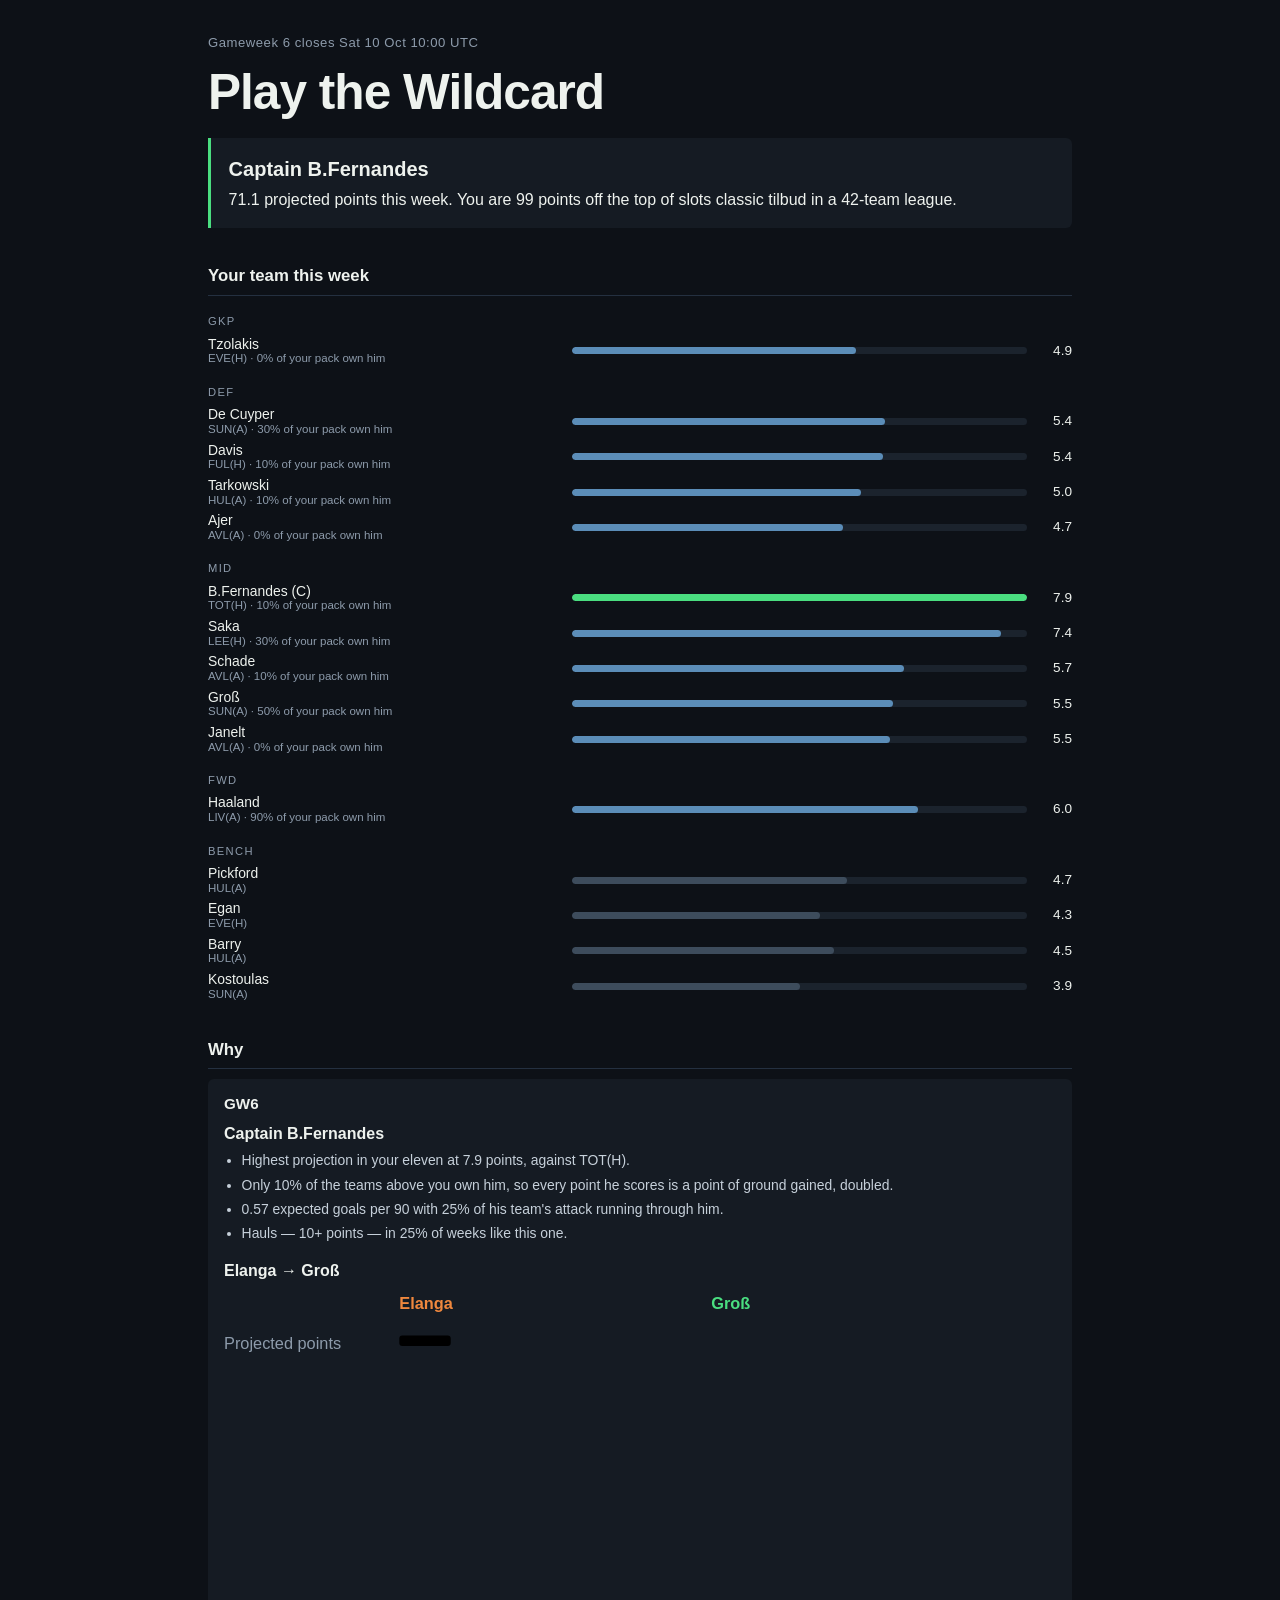
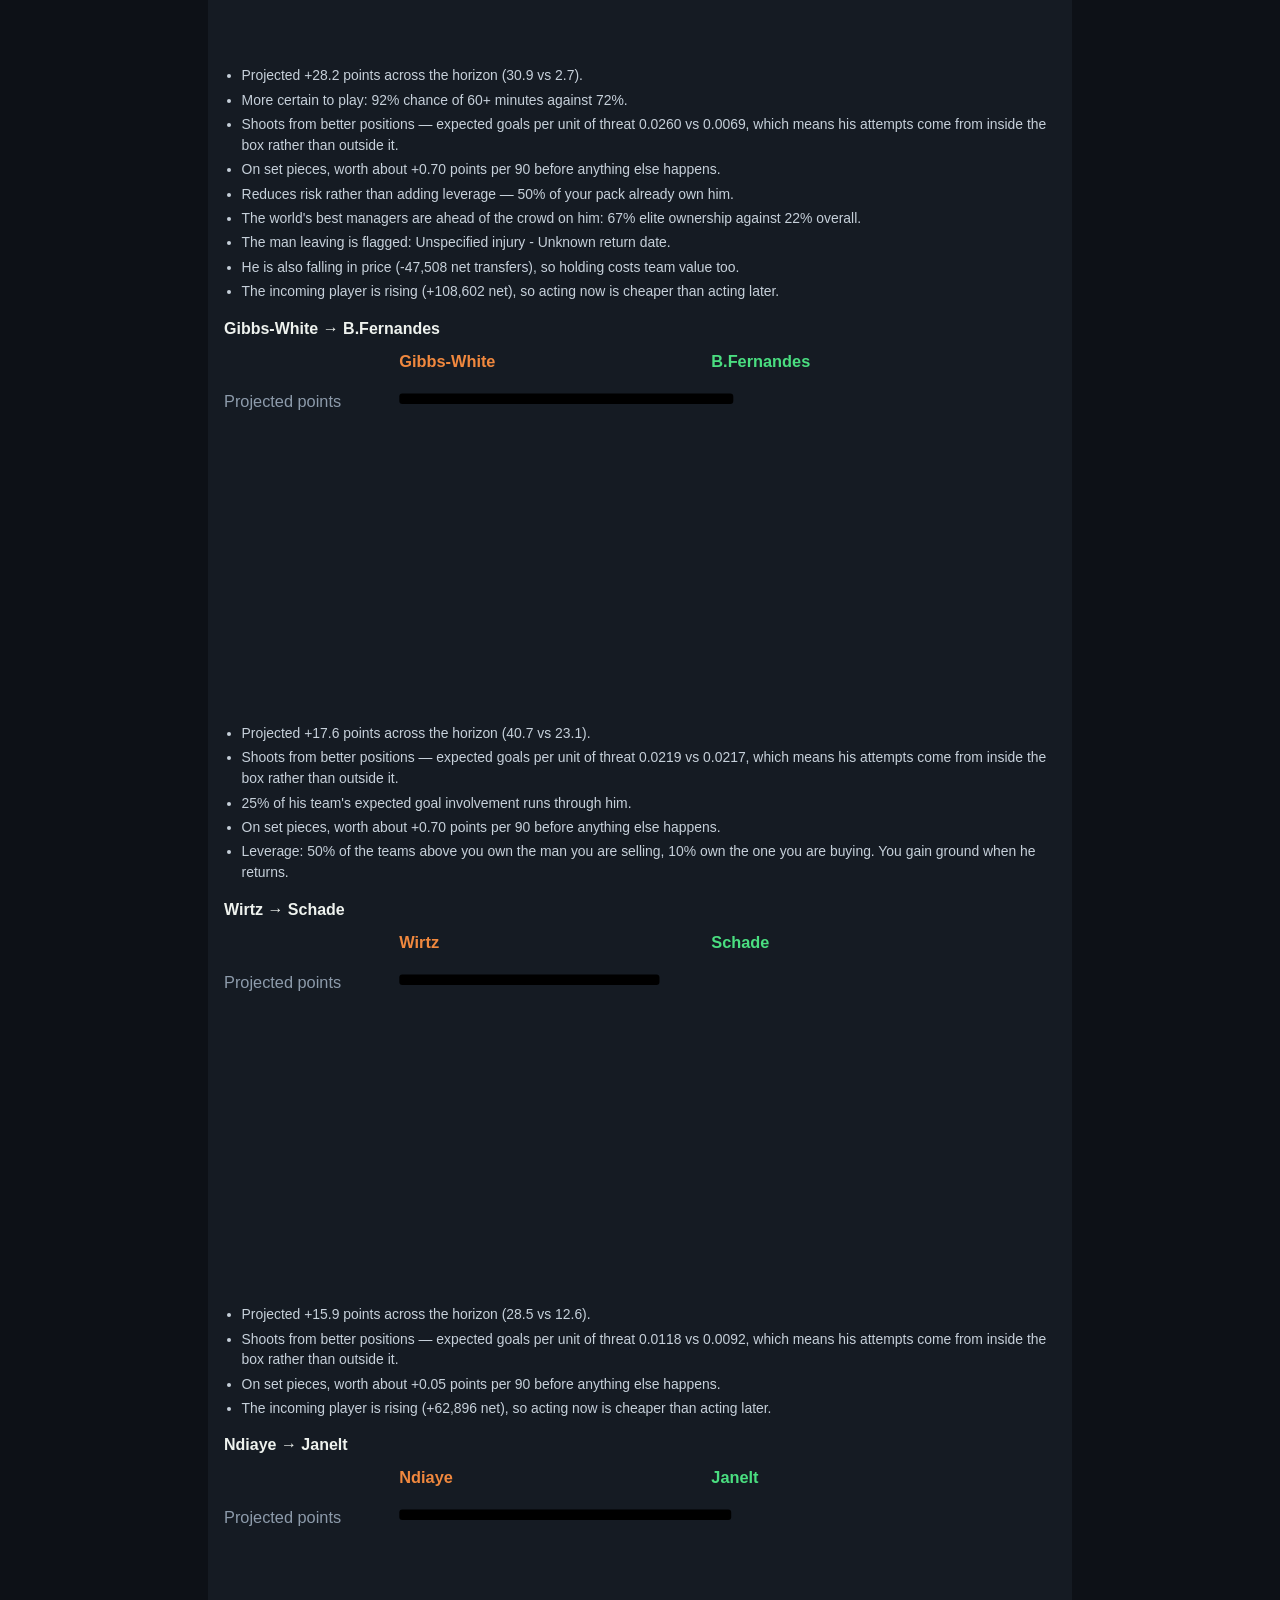
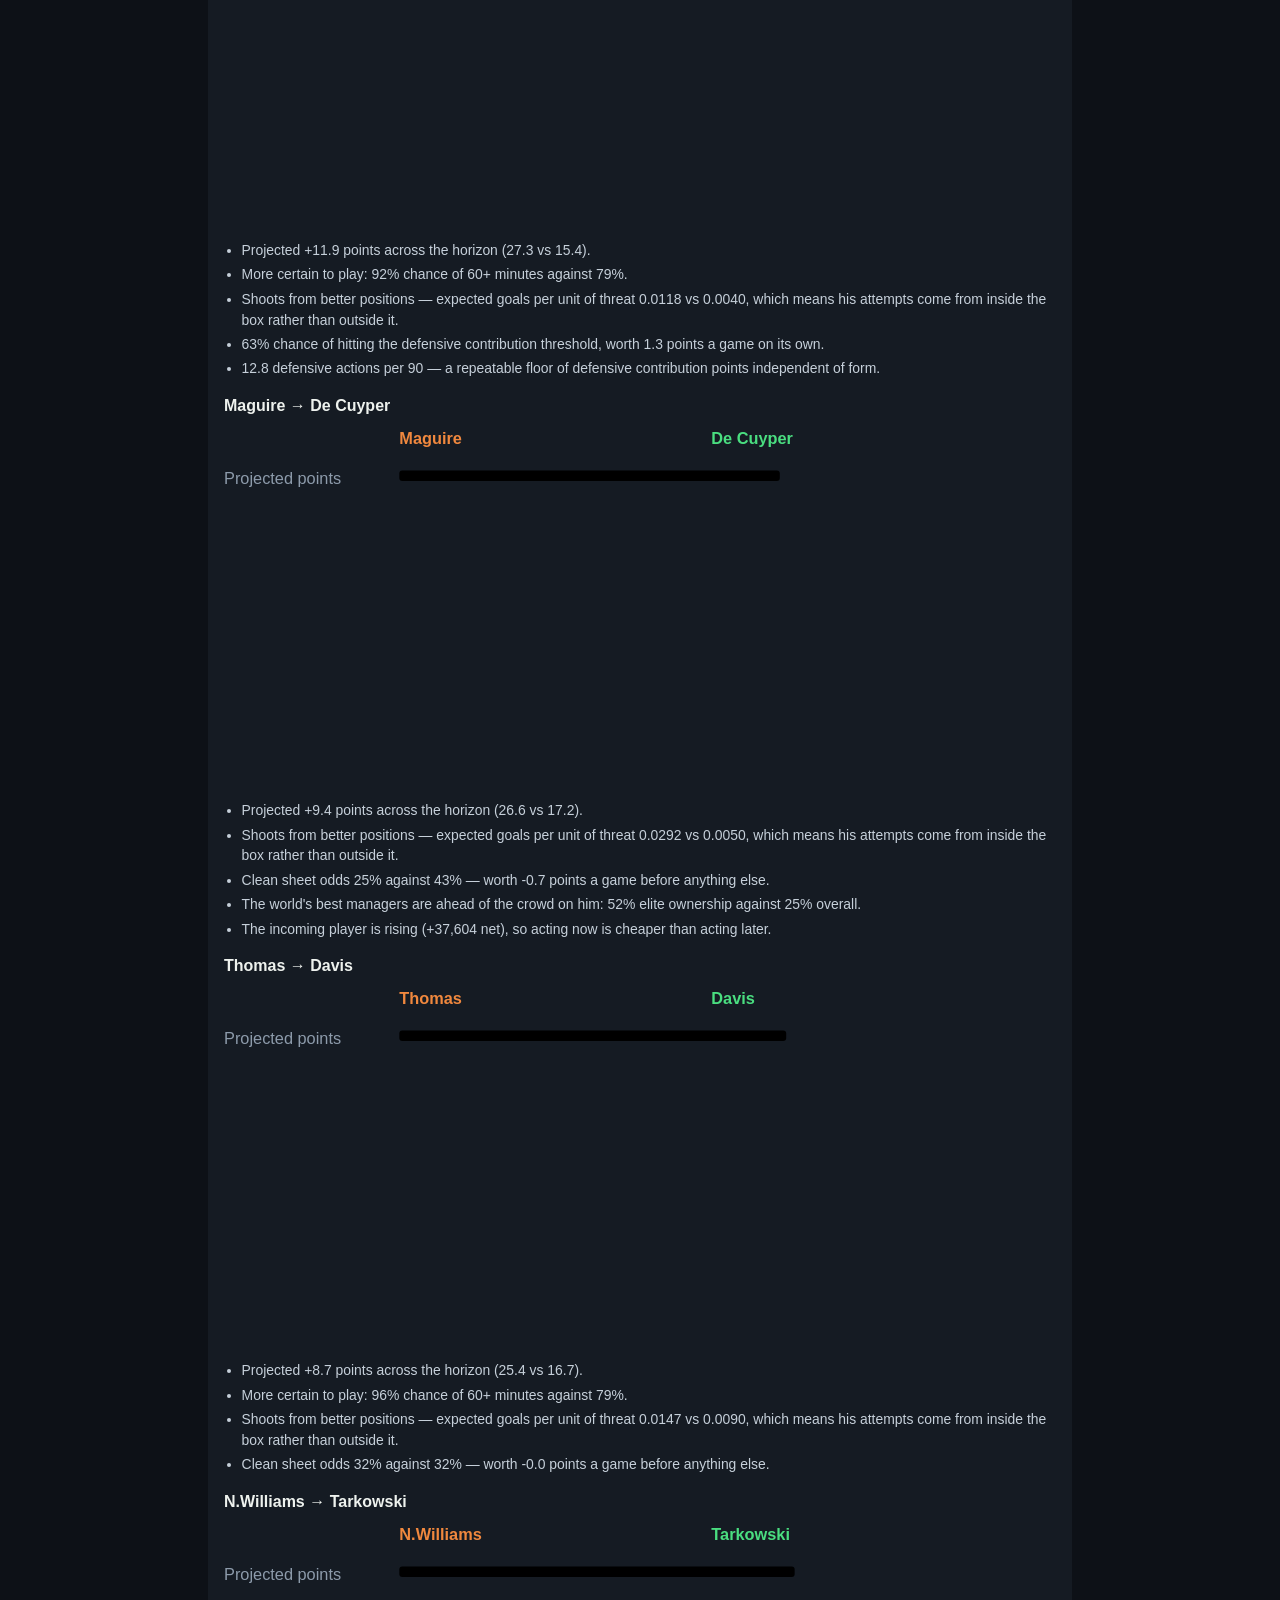
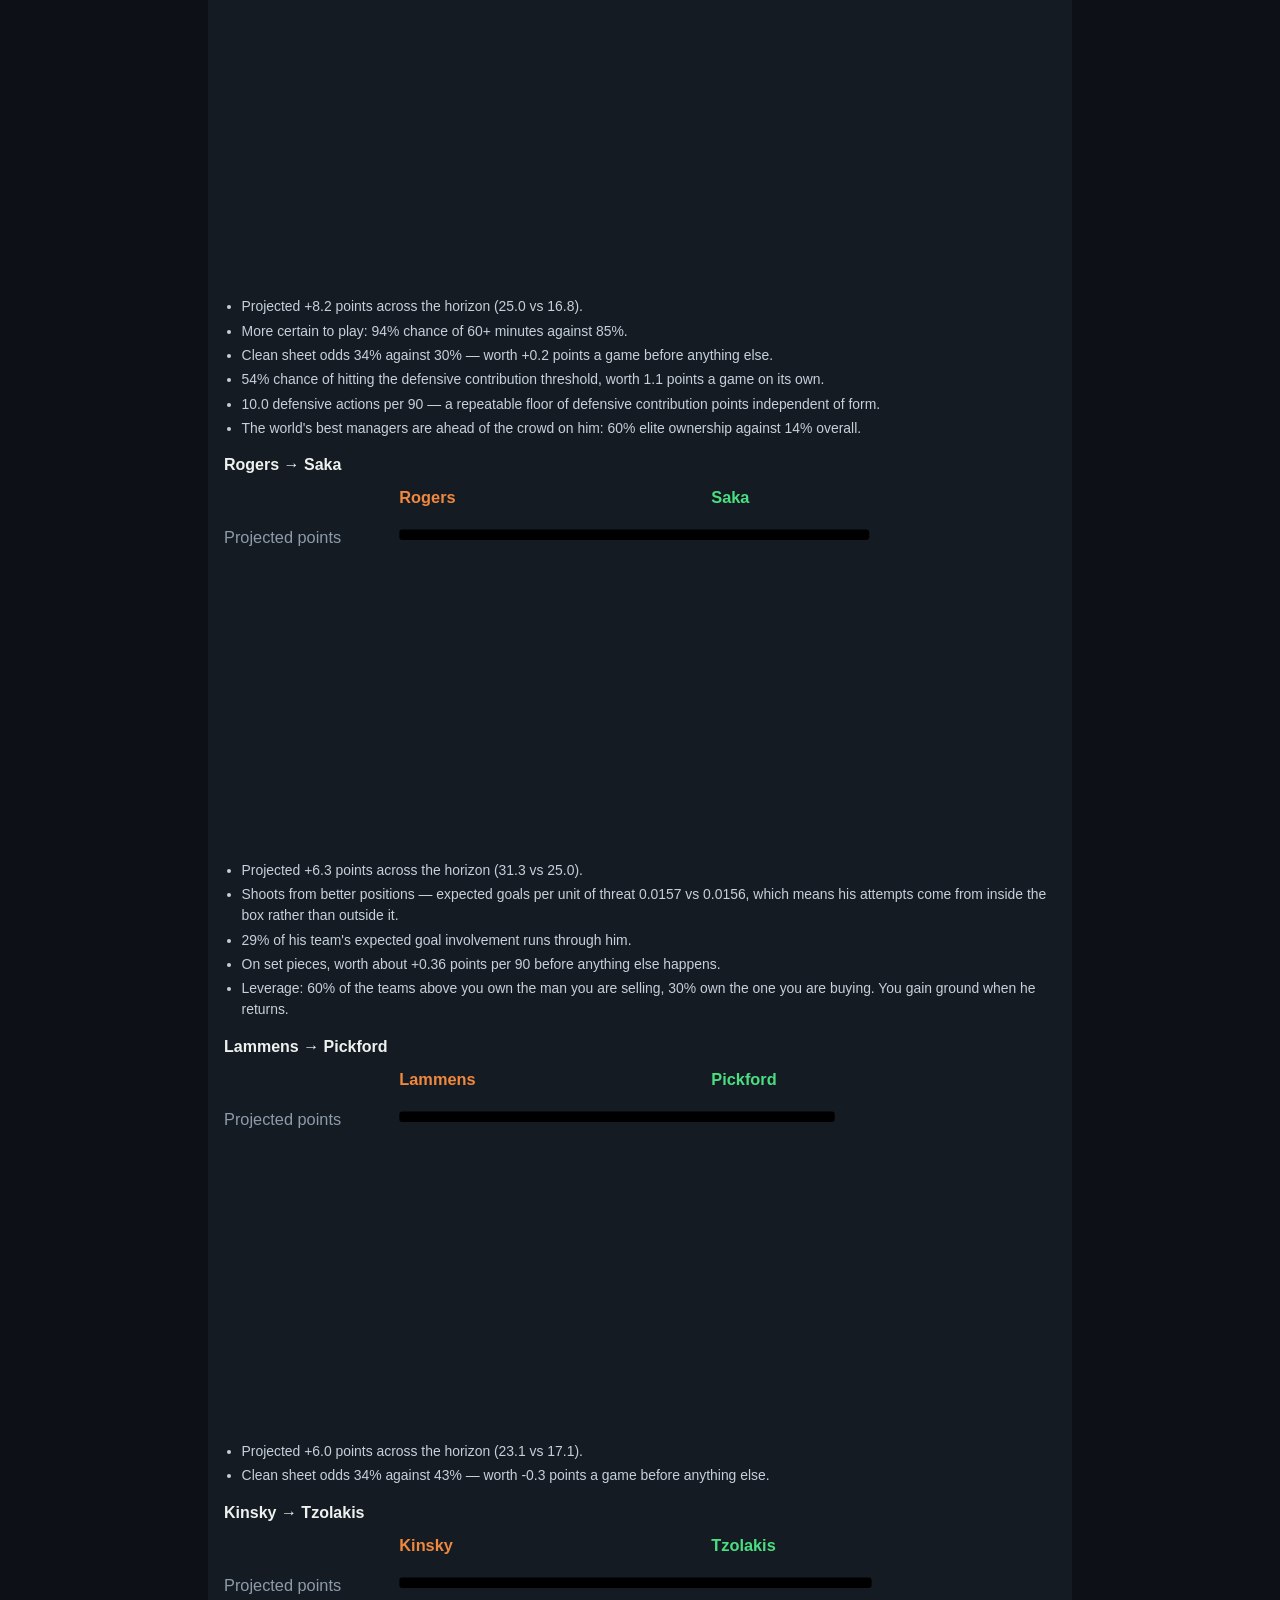
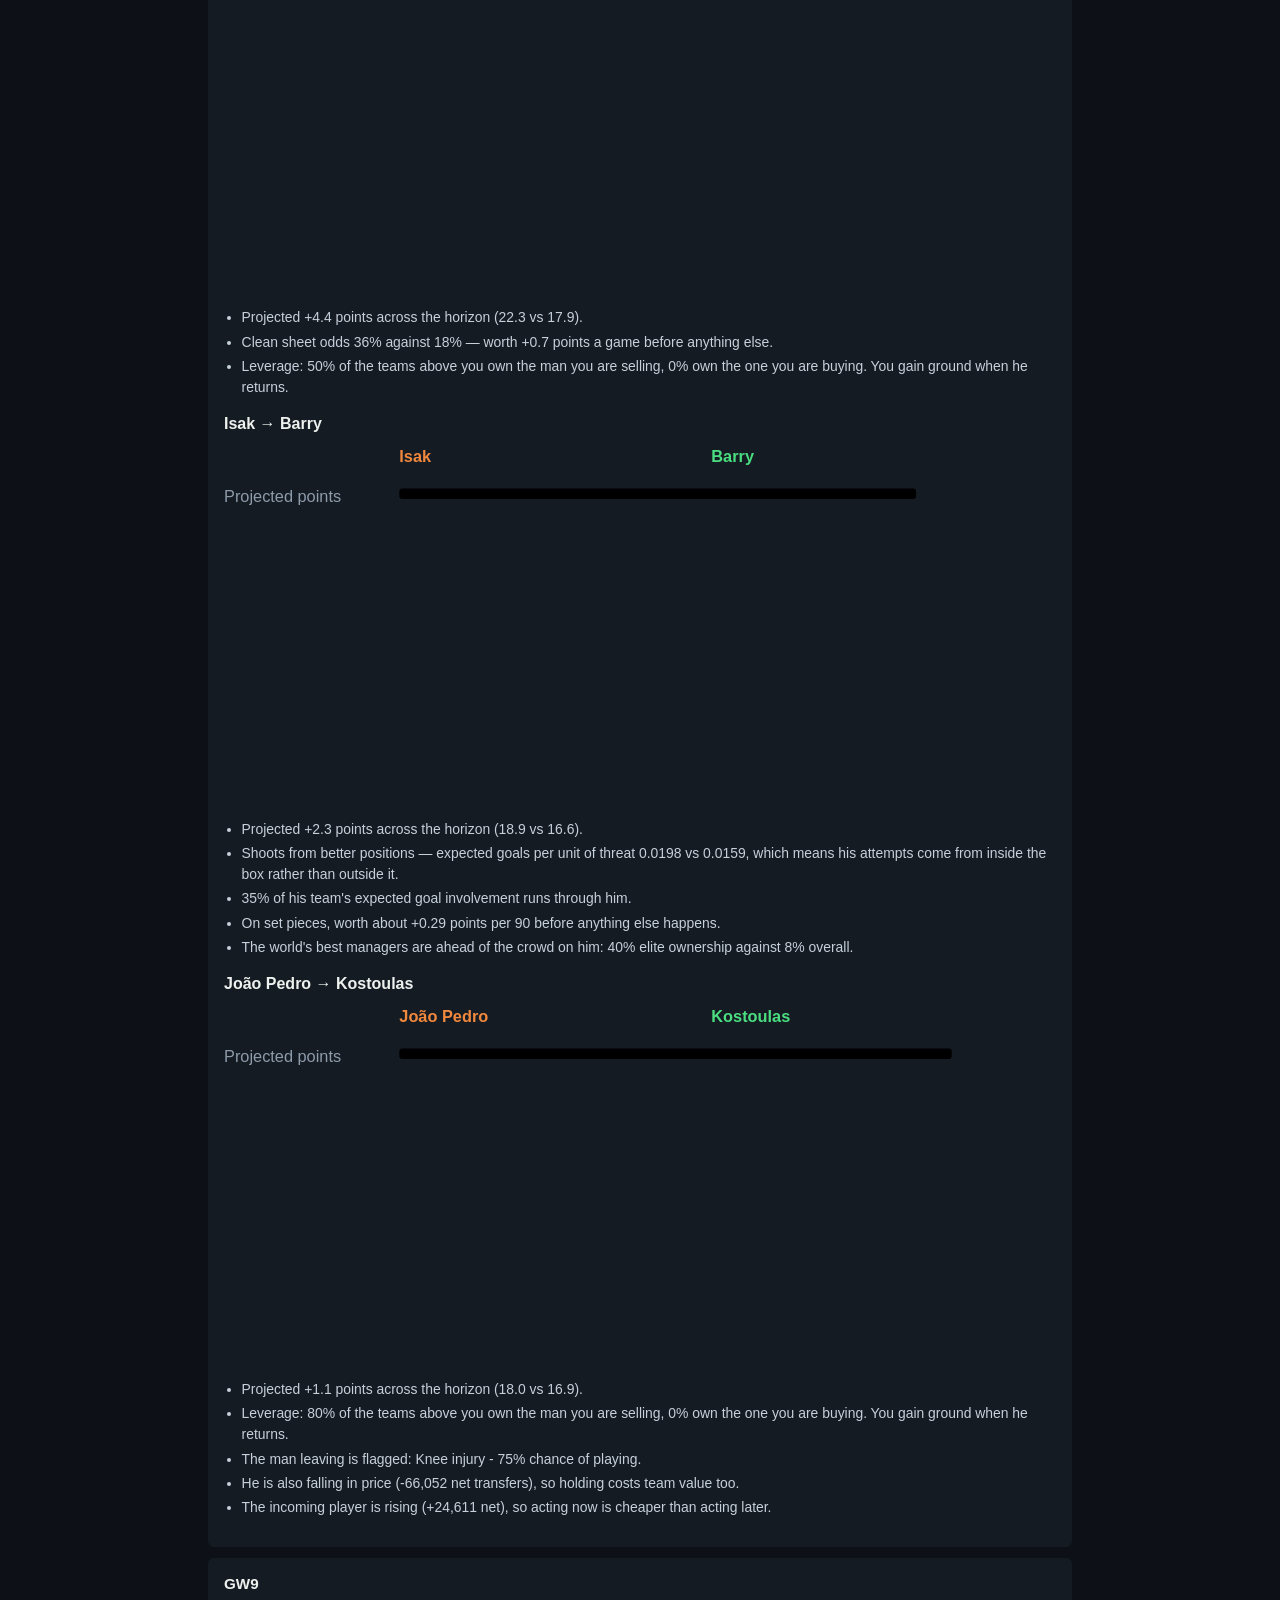
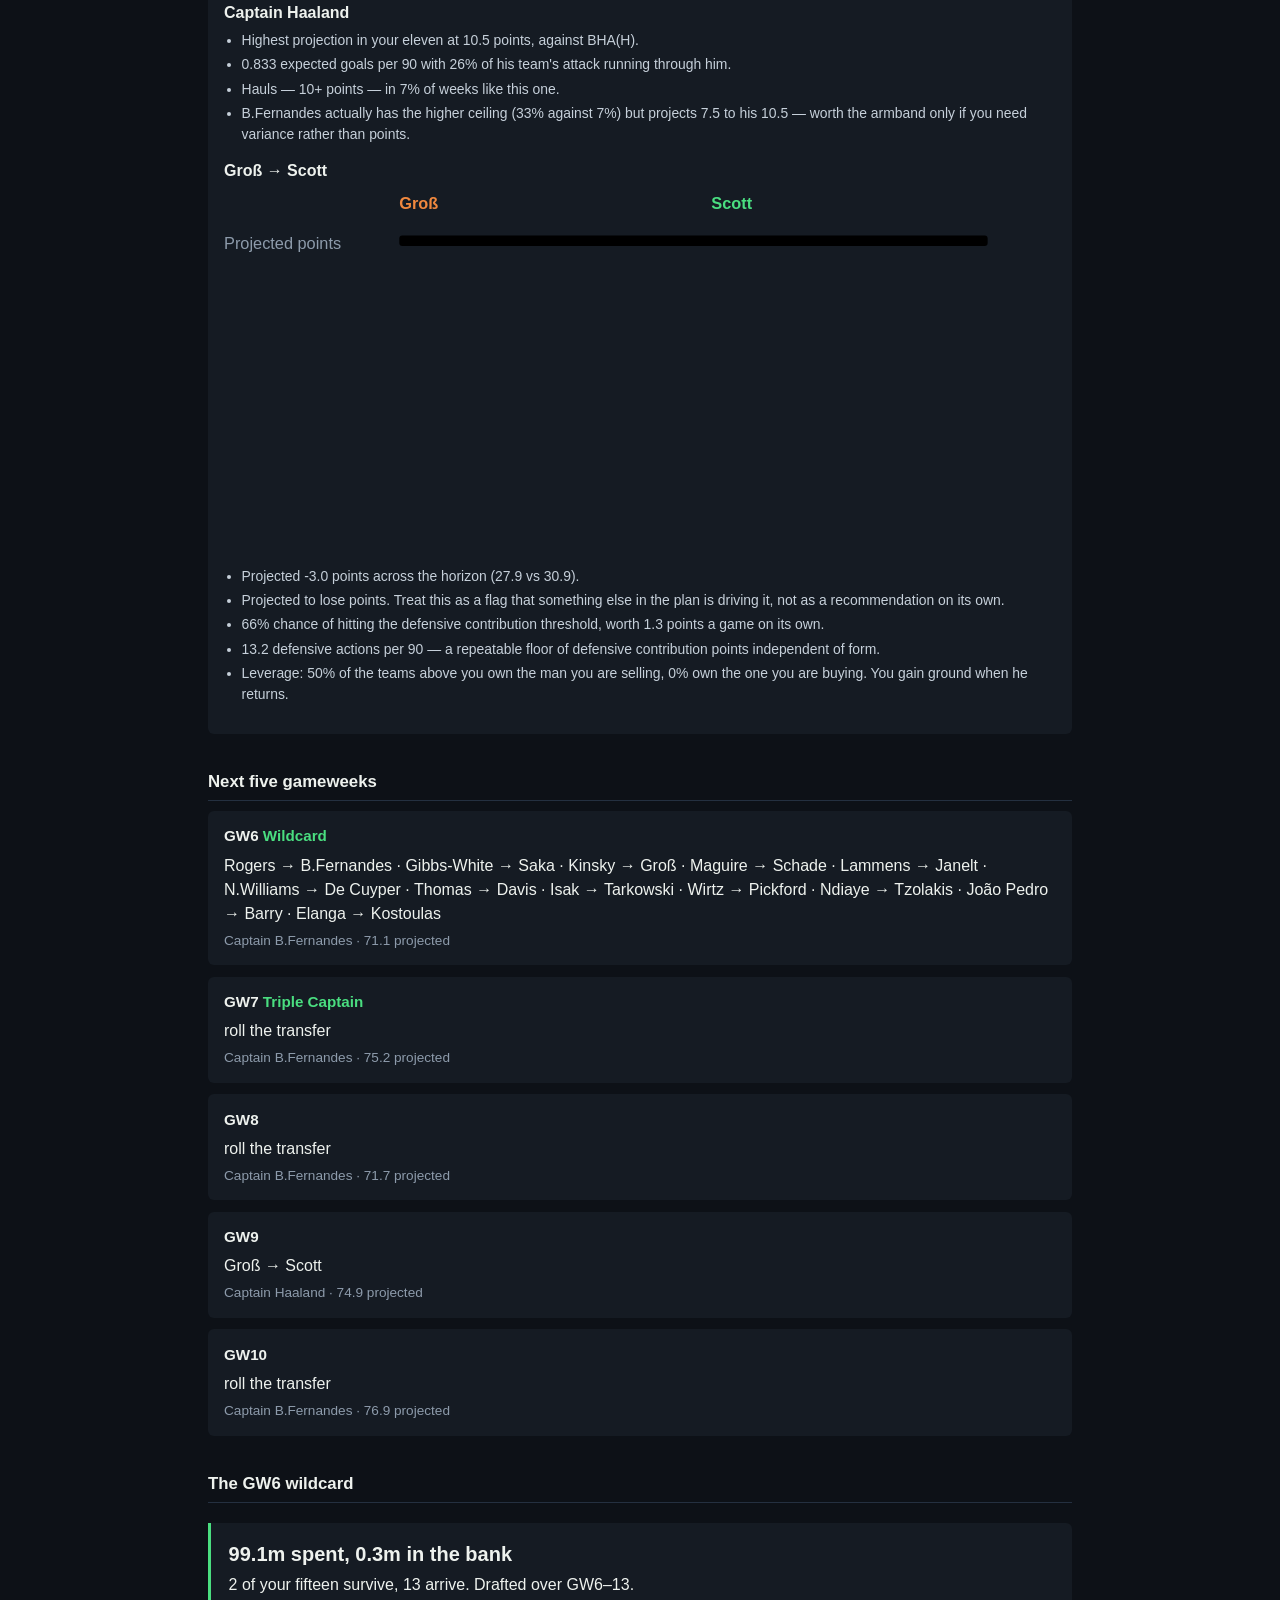
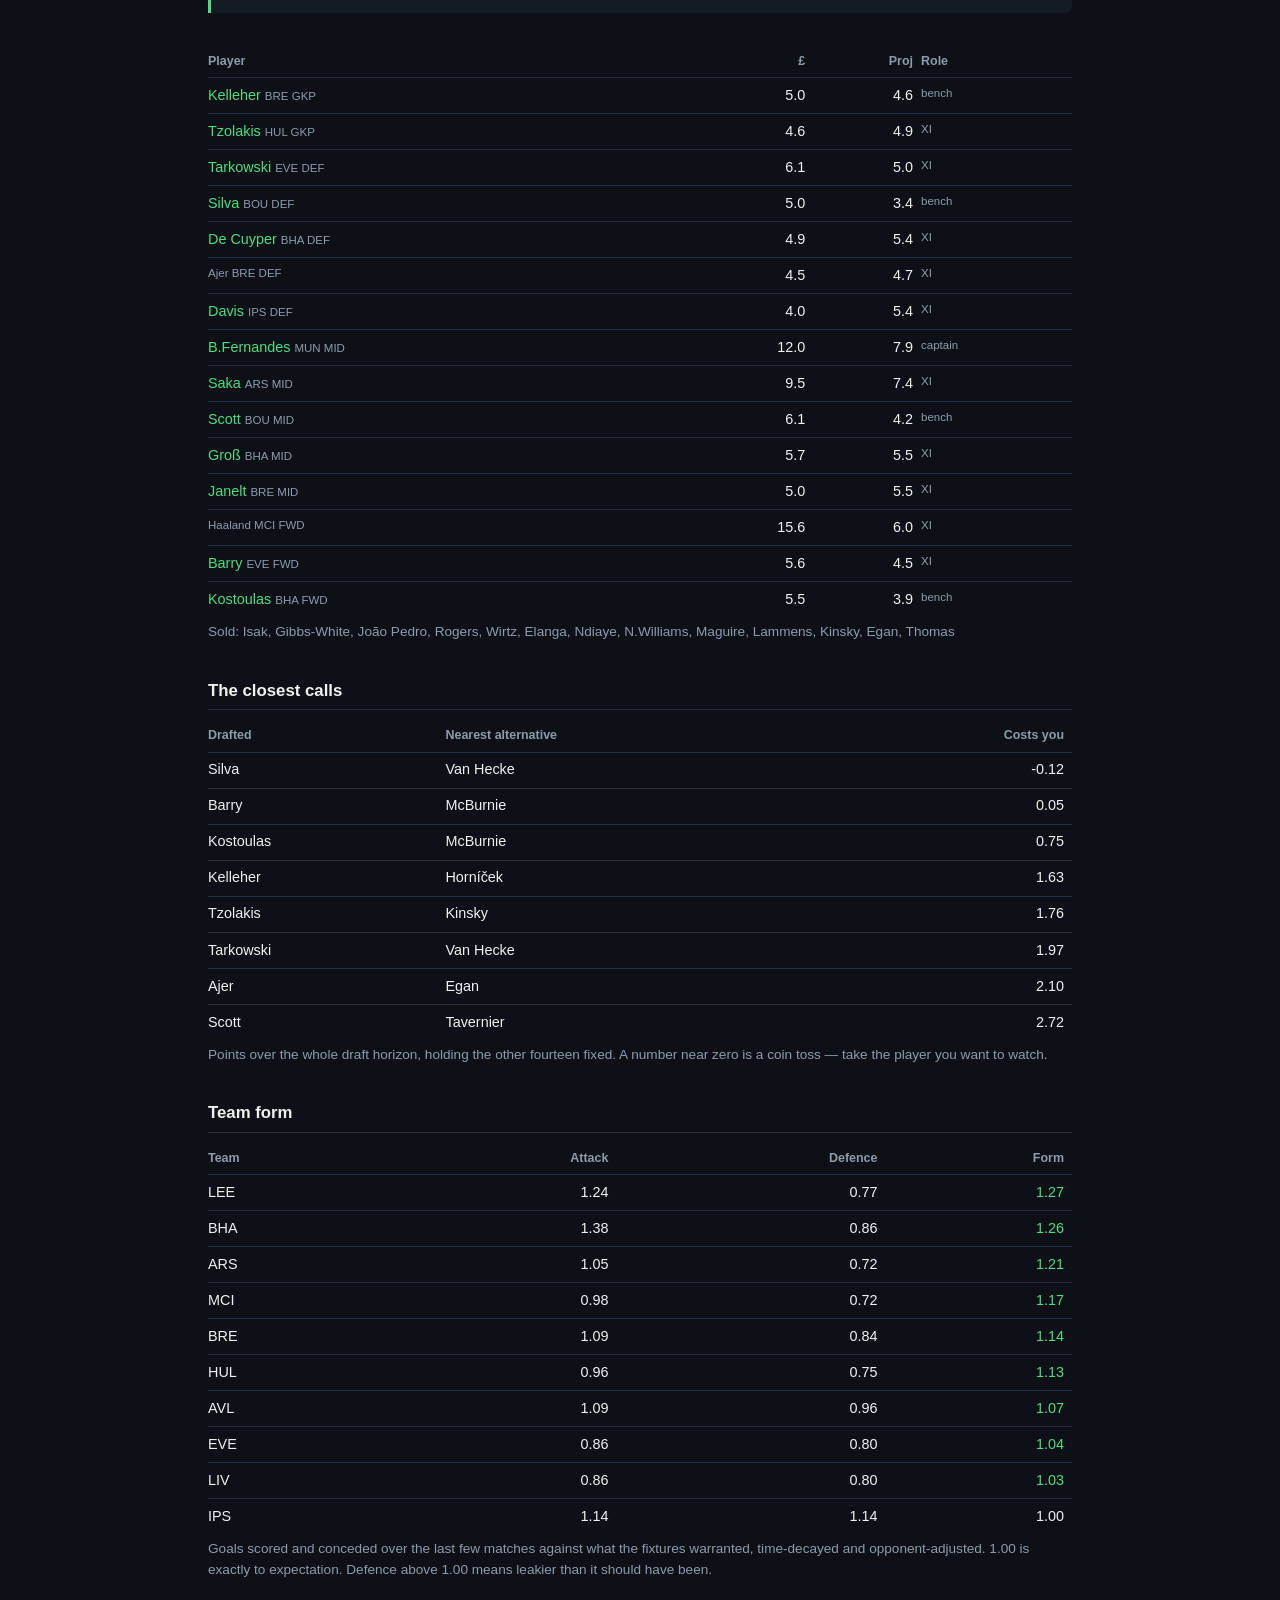
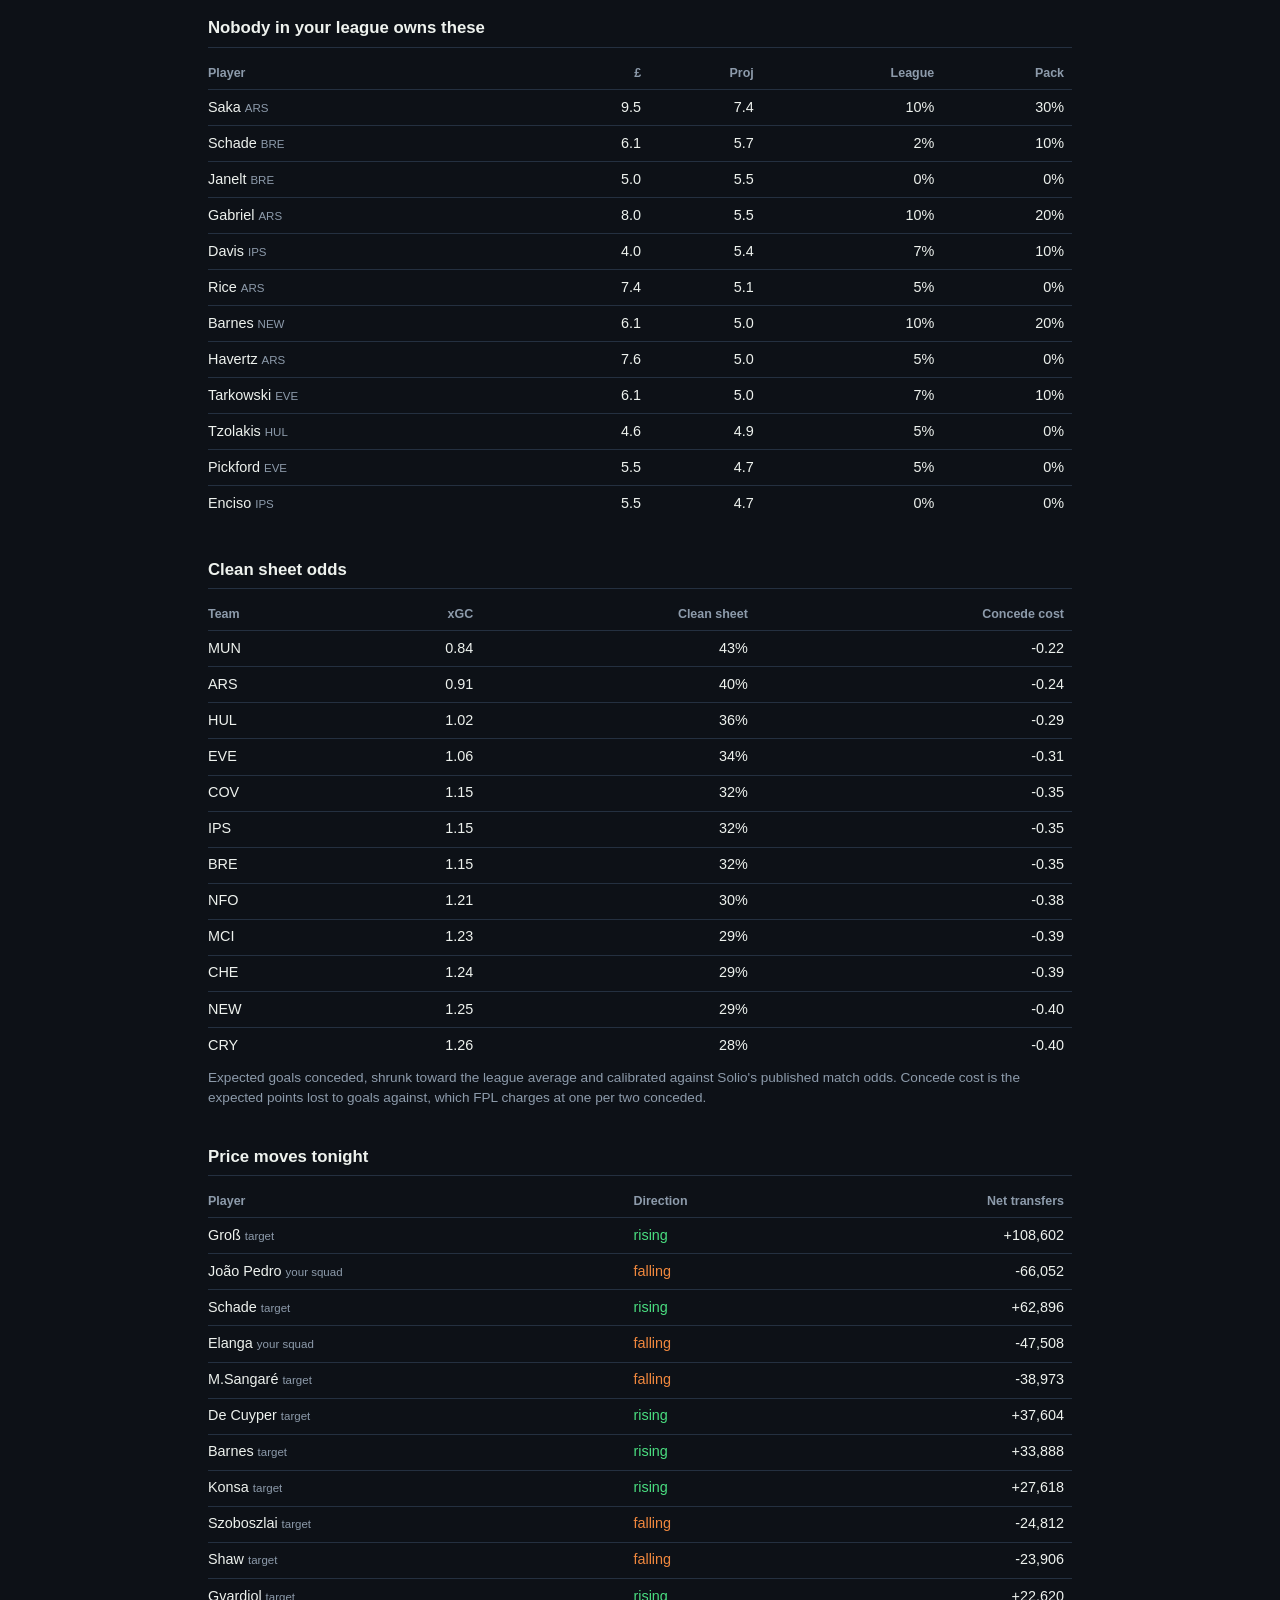
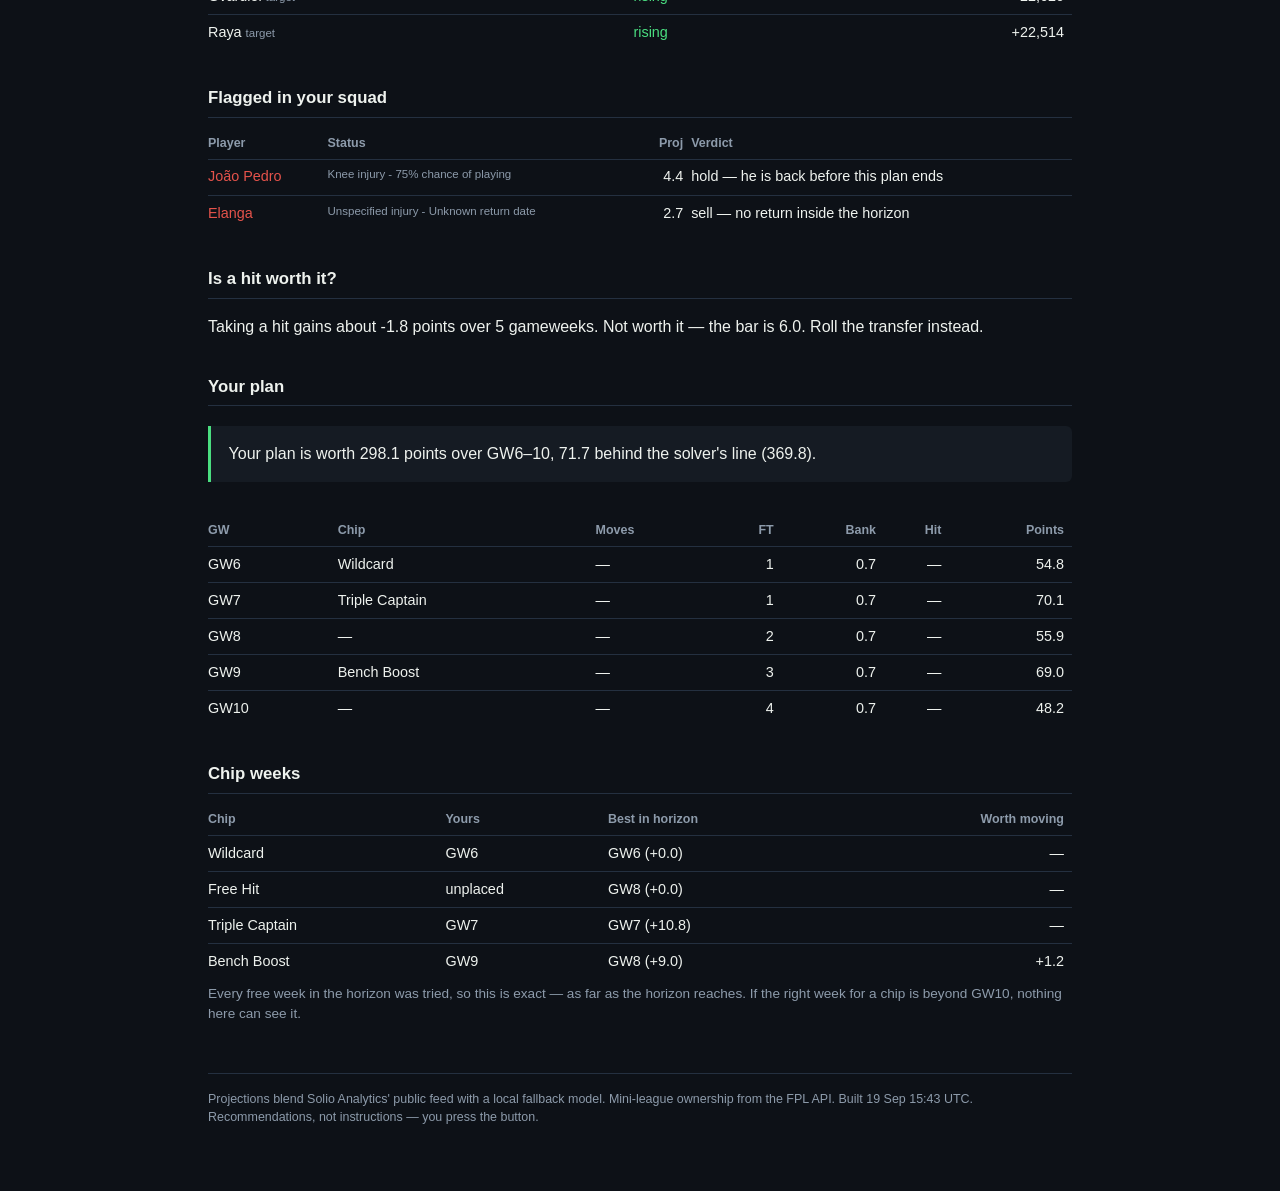
==== commit f52d2bef: "gaffer: 2026-09-19" ====
--- a/docs/report.html
+++ b/docs/report.html
@@ -46,4 +46,4 @@
 border-top:1px solid var(--line);padding-top:1rem}
 @media(prefers-reduced-motion:no-preference){.call{animation:in .4s ease-out}}
 @keyframes in{from{opacity:0;transform:translateY(4px)}to{opacity:1}}
-</style></head><body><div class=wrap><p class=deadline>Gameweek 6 closes Sat 10 Oct 10:00 UTC</p><h1>Play the Wildcard</h1><div class=call><b>Captain B.Fernandes</b>69.3 projected points this week. You are 88 points off the top of It's coming hjem in a 42-team league.</div><h2>Your team this week</h2><p class=poslabel>GKP</p><div class=row><span class=lbl>Tzolakis<em>EVE(H) · 0% of your pack own him</em></span><span class=track><i style='width:59.2%;background:#5b8db8'></i></span><span class=val>4.6</span></div><p class=poslabel>DEF</p><div class=row><span class=lbl>Davis<em>FUL(H) · 10% of your pack own him</em></span><span class=track><i style='width:66.3%;background:#5b8db8'></i></span><span class=val>5.2</span></div><div class=row><span class=lbl>De Cuyper<em>SUN(A) · 30% of your pack own him</em></span><span class=track><i style='width:63.9%;background:#5b8db8'></i></span><span class=val>5.0</span></div><div class=row><span class=lbl>Tarkowski<em>HUL(A) · 10% of your pack own him</em></span><span class=track><i style='width:62.2%;background:#5b8db8'></i></span><span class=val>4.9</span></div><div class=row><span class=lbl>Ajer<em>AVL(A) · 0% of your pack own him</em></span><span class=track><i style='width:62.1%;background:#5b8db8'></i></span><span class=val>4.9</span></div><p class=poslabel>MID</p><div class=row><span class=lbl>B.Fernandes (C)<em>TOT(H) · 10% of your pack own him</em></span><span class=track><i style='width:100.0%;background:var(--rise)'></i></span><span class=val>7.8</span></div><div class=row><span class=lbl>Saka<em>LEE(H) · 20% of your pack own him</em></span><span class=track><i style='width:93.8%;background:#5b8db8'></i></span><span class=val>7.3</span></div><div class=row><span class=lbl>Schade<em>AVL(A) · 0% of your pack own him</em></span><span class=track><i style='width:72.7%;background:#5b8db8'></i></span><span class=val>5.7</span></div><div class=row><span class=lbl>Janelt<em>AVL(A) · 0% of your pack own him</em></span><span class=track><i style='width:69.9%;background:#5b8db8'></i></span><span class=val>5.5</span></div><p class=poslabel>FWD</p><div class=row><span class=lbl>Haaland<em>LIV(A) · 90% of your pack own him</em></span><span class=track><i style='width:77.1%;background:#5b8db8'></i></span><span class=val>6.0</span></div><div class=row><span class=lbl>Barry<em>HUL(A) · 20% of your pack own him</em></span><span class=track><i style='width:58.9%;background:#5b8db8'></i></span><span class=val>4.6</span></div><p class=poslabel>BENCH</p><div class=row><span class=lbl>Scott<em>CHE(A)</em></span><span class=track><i style='width:53.3%;background:#3d4c5c'></i></span><span class=val>4.2</span></div><div class=row><span class=lbl>Van Hecke<em>MUN(A)</em></span><span class=track><i style='width:55.3%;background:#3d4c5c'></i></span><span class=val>4.3</span></div><div class=row><span class=lbl>Trafford<em>ARS(A)</em></span><span class=track><i style='width:47.3%;background:#3d4c5c'></i></span><span class=val>3.7</span></div><div class=row><span class=lbl>McBurnie<em>EVE(H)</em></span><span class=track><i style='width:36.0%;background:#3d4c5c'></i></span><span class=val>2.8</span></div><h2>Why</h2><div class=week><h3>GW6</h3><b>Captain B.Fernandes</b><ul><li>Highest projection in your eleven at 7.8 points, against TOT(H).</li><li>Only 10% of the teams above you own him, so every point he scores is a point of ground gained, doubled.</li><li>Elite ownership is 34% — captaining him is a differential against the best managers in the world, not just against your league.</li><li>0.57 expected goals per 90 with 25% of his team&#x27;s attack running through him.</li><li>Hauls — 10+ points — in 26% of weeks like this one.</li></ul><b>Elanga &rarr; Scott</b><svg viewBox='0 0 560 242' class=cmp role=img aria-label='Comparison of Elanga and Scott'><text x='118' y='12' class=k>Elanga</text><text x='328' y='12' class=k2>Scott</text><text x='0' y='39' class=lb>Projected points</text><rect x='118' y='30' width='38.6' height='7' rx='2' class=a/><rect x='118' y='40' width='396.0' height='7' rx='2' class=b/><text x='0' y='65' class=lb>Starts 60+ mins</text><rect x='118' y='56' width='336.4' height='7' rx='2' class=a/><rect x='118' y='66' width='396.0' height='7' rx='2' class=b/><text x='0' y='91' class=lb>xG per 90</text><rect x='118' y='82' width='396.0' height='7' rx='2' class=a/><rect x='118' y='92' width='318.3' height='7' rx='2' class=b/><text x='0' y='117' class=lb>xA per 90</text><rect x='118' y='108' width='396.0' height='7' rx='2' class=a/><rect x='118' y='118' width='264.0' height='7' rx='2' class=b/><text x='0' y='143' class=lb>Shot quality</text><rect x='118' y='134' width='225.8' height='7' rx='2' class=a/><rect x='118' y='144' width='396.0' height='7' rx='2' class=b/><text x='0' y='169' class=lb>Share of team attack</text><rect x='118' y='160' width='391.7' height='7' rx='2' class=a/><rect x='118' y='170' width='396.0' height='7' rx='2' class=b/><text x='0' y='195' class=lb>Defensive actions/90</text><rect x='118' y='186' width='105.0' height='7' rx='2' class=a/><rect x='118' y='196' width='396.0' height='7' rx='2' class=b/><text x='0' y='221' class=lb>Pack ownership</text><rect x='118' y='212' width='1.0' height='7' rx='2' class=a/><rect x='118' y='222' width='1.0' height='7' rx='2' class=b/></svg><ul><li>Projected +25.0 points across the horizon (27.7 vs 2.7).</li><li>More certain to play: 85% chance of 60+ minutes against 72%.</li><li>Shoots from better positions — expected goals per unit of threat 0.0121 vs 0.0069, which means his attempts come from inside the box rather than outside it.</li><li>66% chance of hitting the defensive contribution threshold, worth 1.3 points a game on its own.</li><li>13.2 defensive actions per 90 — a repeatable floor of defensive contribution points independent of form.</li><li>The man leaving is flagged: Unspecified injury - Unknown return date.</li><li>He is also falling in price (-41,355 net transfers), so holding costs team value too.</li></ul><b>Gibbs-White &rarr; B.Fernandes</b><svg viewBox='0 0 560 242' class=cmp role=img aria-label='Comparison of Gibbs-White and B.Fernandes'><text x='118' y='12' class=k>Gibbs-White</text><text x='328' y='12' class=k2>B.Fernandes</text><text x='0' y='39' class=lb>Projected points</text><rect x='118' y='30' width='230.0' height='7' rx='2' class=a/><rect x='118' y='40' width='396.0' height='7' rx='2' class=b/><text x='0' y='65' class=lb>Starts 60+ mins</text><rect x='118' y='56' width='396.0' height='7' rx='2' class=a/><rect x='118' y='66' width='379.3' height='7' rx='2' class=b/><text x='0' y='91' class=lb>xG per 90</text><rect x='118' y='82' width='270.9' height='7' rx='2' class=a/><rect x='118' y='92' width='396.0' height='7' rx='2' class=b/><text x='0' y='117' class=lb>xA per 90</text><rect x='118' y='108' width='358.1' height='7' rx='2' class=a/><rect x='118' y='118' width='396.0' height='7' rx='2' class=b/><text x='0' y='143' class=lb>Shot quality</text><rect x='118' y='134' width='392.4' height='7' rx='2' class=a/><rect x='118' y='144' width='396.0' height='7' rx='2' class=b/><text x='0' y='169' class=lb>Share of team attack</text><rect x='118' y='160' width='367.7' height='7' rx='2' class=a/><rect x='118' y='170' width='396.0' height='7' rx='2' class=b/><text x='0' y='195' class=lb>Defensive actions/90</text><rect x='118' y='186' width='327.7' height='7' rx='2' class=a/><rect x='118' y='196' width='396.0' height='7' rx='2' class=b/><text x='0' y='221' class=lb>Pack ownership</text><rect x='118' y='212' width='396.0' height='7' rx='2' class=a/><rect x='118' y='222' width='79.2' height='7' rx='2' class=b/></svg><ul><li>Projected +17.1 points across the horizon (40.8 vs 23.7).</li><li>Shoots from better positions — expected goals per unit of threat 0.0219 vs 0.0217, which means his attempts come from inside the box rather than outside it.</li><li>25% of his team&#x27;s expected goal involvement runs through him.</li><li>On set pieces, worth about +0.70 points per 90 before anything else happens.</li><li>Leverage: 50% of the teams above you own the man you are selling, 10% own the one you are buying. You gain ground when he returns.</li></ul><b>Wirtz &rarr; Schade</b><svg viewBox='0 0 560 242' class=cmp role=img aria-label='Comparison of Wirtz and Schade'><text x='118' y='12' class=k>Wirtz</text><text x='328' y='12' class=k2>Schade</text><text x='0' y='39' class=lb>Projected points</text><rect x='118' y='30' width='176.2' height='7' rx='2' class=a/><rect x='118' y='40' width='396.0' height='7' rx='2' class=b/><text x='0' y='65' class=lb>Starts 60+ mins</text><rect x='118' y='56' width='382.8' height='7' rx='2' class=a/><rect x='118' y='66' width='396.0' height='7' rx='2' class=b/><text x='0' y='91' class=lb>xG per 90</text><rect x='118' y='82' width='273.1' height='7' rx='2' class=a/><rect x='118' y='92' width='396.0' height='7' rx='2' class=b/><text x='0' y='117' class=lb>xA per 90</text><rect x='118' y='108' width='396.0' height='7' rx='2' class=a/><rect x='118' y='118' width='266.8' height='7' rx='2' class=b/><text x='0' y='143' class=lb>Shot quality</text><rect x='118' y='134' width='308.7' height='7' rx='2' class=a/><rect x='118' y='144' width='396.0' height='7' rx='2' class=b/><text x='0' y='169' class=lb>Share of team attack</text><rect x='118' y='160' width='368.2' height='7' rx='2' class=a/><rect x='118' y='170' width='396.0' height='7' rx='2' class=b/><text x='0' y='195' class=lb>Defensive actions/90</text><rect x='118' y='186' width='396.0' height='7' rx='2' class=a/><rect x='118' y='196' width='354.3' height='7' rx='2' class=b/><text x='0' y='221' class=lb>Pack ownership</text><rect x='118' y='212' width='1.0' height='7' rx='2' class=a/><rect x='118' y='222' width='1.0' height='7' rx='2' class=b/></svg><ul><li>Projected +16.1 points across the horizon (29.0 vs 12.9).</li><li>Shoots from better positions — expected goals per unit of threat 0.0118 vs 0.0092, which means his attempts come from inside the box rather than outside it.</li><li>On set pieces, worth about +0.05 points per 90 before anything else happens.</li><li>The incoming player is rising (+55,701 net), so acting now is cheaper than acting later.</li></ul><b>Ndiaye &rarr; Janelt</b><svg viewBox='0 0 560 242' class=cmp role=img aria-label='Comparison of Ndiaye and Janelt'><text x='118' y='12' class=k>Ndiaye</text><text x='328' y='12' class=k2>Janelt</text><text x='0' y='39' class=lb>Projected points</text><rect x='118' y='30' width='220.8' height='7' rx='2' class=a/><rect x='118' y='40' width='396.0' height='7' rx='2' class=b/><text x='0' y='65' class=lb>Starts 60+ mins</text><rect x='118' y='56' width='343.2' height='7' rx='2' class=a/><rect x='118' y='66' width='396.0' height='7' rx='2' class=b/><text x='0' y='91' class=lb>xG per 90</text><rect x='118' y='82' width='302.6' height='7' rx='2' class=a/><rect x='118' y='92' width='396.0' height='7' rx='2' class=b/><text x='0' y='117' class=lb>xA per 90</text><rect x='118' y='108' width='396.0' height='7' rx='2' class=a/><rect x='118' y='118' width='274.4' height='7' rx='2' class=b/><text x='0' y='143' class=lb>Shot quality</text><rect x='118' y='134' width='134.2' height='7' rx='2' class=a/><rect x='118' y='144' width='396.0' height='7' rx='2' class=b/><text x='0' y='169' class=lb>Share of team attack</text><rect x='118' y='160' width='316.8' height='7' rx='2' class=a/><rect x='118' y='170' width='396.0' height='7' rx='2' class=b/><text x='0' y='195' class=lb>Defensive actions/90</text><rect x='118' y='186' width='358.9' height='7' rx='2' class=a/><rect x='118' y='196' width='396.0' height='7' rx='2' class=b/><text x='0' y='221' class=lb>Pack ownership</text><rect x='118' y='212' width='396.0' height='7' rx='2' class=a/><rect x='118' y='222' width='1.0' height='7' rx='2' class=b/></svg><ul><li>Projected +12.3 points across the horizon (27.8 vs 15.5).</li><li>More certain to play: 92% chance of 60+ minutes against 79%.</li><li>Shoots from better positions — expected goals per unit of threat 0.0118 vs 0.0040, which means his attempts come from inside the box rather than outside it.</li><li>63% chance of hitting the defensive contribution threshold, worth 1.3 points a game on its own.</li><li>12.8 defensive actions per 90 — a repeatable floor of defensive contribution points independent of form.</li></ul><b>Thomas &rarr; Davis</b><svg viewBox='0 0 560 242' class=cmp role=img aria-label='Comparison of Thomas and Davis'><text x='118' y='12' class=k>Thomas</text><text x='328' y='12' class=k2>Davis</text><text x='0' y='39' class=lb>Projected points</text><rect x='118' y='30' width='264.5' height='7' rx='2' class=a/><rect x='118' y='40' width='396.0' height='7' rx='2' class=b/><text x='0' y='65' class=lb>Starts 60+ mins</text><rect x='118' y='56' width='395.0' height='7' rx='2' class=a/><rect x='118' y='66' width='396.0' height='7' rx='2' class=b/><text x='0' y='91' class=lb>xG per 90</text><rect x='118' y='82' width='125.6' height='7' rx='2' class=a/><rect x='118' y='92' width='396.0' height='7' rx='2' class=b/><text x='0' y='117' class=lb>xA per 90</text><rect x='118' y='108' width='270.7' height='7' rx='2' class=a/><rect x='118' y='118' width='396.0' height='7' rx='2' class=b/><text x='0' y='143' class=lb>Shot quality</text><rect x='118' y='134' width='242.4' height='7' rx='2' class=a/><rect x='118' y='144' width='396.0' height='7' rx='2' class=b/><text x='0' y='169' class=lb>Share of team attack</text><rect x='118' y='160' width='194.9' height='7' rx='2' class=a/><rect x='118' y='170' width='396.0' height='7' rx='2' class=b/><text x='0' y='195' class=lb>Defensive actions/90</text><rect x='118' y='186' width='396.0' height='7' rx='2' class=a/><rect x='118' y='196' width='184.3' height='7' rx='2' class=b/><text x='0' y='221' class=lb>Pack ownership</text><rect x='118' y='212' width='1.0' height='7' rx='2' class=a/><rect x='118' y='222' width='396.0' height='7' rx='2' class=b/></svg><ul><li>Projected +8.4 points across the horizon (25.3 vs 16.9).</li><li>Shoots from better positions — expected goals per unit of threat 0.0147 vs 0.0090, which means his attempts come from inside the box rather than outside it.</li><li>Clean sheet odds 31% against 36% — worth -0.2 points a game before anything else.</li></ul><b>Maguire &rarr; De Cuyper</b><svg viewBox='0 0 560 242' class=cmp role=img aria-label='Comparison of Maguire and De Cuyper'><text x='118' y='12' class=k>Maguire</text><text x='328' y='12' class=k2>De Cuyper</text><text x='0' y='39' class=lb>Projected points</text><rect x='118' y='30' width='278.4' height='7' rx='2' class=a/><rect x='118' y='40' width='396.0' height='7' rx='2' class=b/><text x='0' y='65' class=lb>Starts 60+ mins</text><rect x='118' y='56' width='385.9' height='7' rx='2' class=a/><rect x='118' y='66' width='396.0' height='7' rx='2' class=b/><text x='0' y='91' class=lb>xG per 90</text><rect x='118' y='82' width='52.2' height='7' rx='2' class=a/><rect x='118' y='92' width='396.0' height='7' rx='2' class=b/><text x='0' y='117' class=lb>xA per 90</text><rect x='118' y='108' width='396.0' height='7' rx='2' class=a/><rect x='118' y='118' width='396.0' height='7' rx='2' class=b/><text x='0' y='143' class=lb>Shot quality</text><rect x='118' y='134' width='68.5' height='7' rx='2' class=a/><rect x='118' y='144' width='396.0' height='7' rx='2' class=b/><text x='0' y='169' class=lb>Share of team attack</text><rect x='118' y='160' width='137.0' height='7' rx='2' class=a/><rect x='118' y='170' width='396.0' height='7' rx='2' class=b/><text x='0' y='195' class=lb>Defensive actions/90</text><rect x='118' y='186' width='396.0' height='7' rx='2' class=a/><rect x='118' y='196' width='176.7' height='7' rx='2' class=b/><text x='0' y='221' class=lb>Pack ownership</text><rect x='118' y='212' width='132.0' height='7' rx='2' class=a/><rect x='118' y='222' width='396.0' height='7' rx='2' class=b/></svg><ul><li>Projected +7.6 points across the horizon (25.6 vs 18.0).</li><li>Shoots from better positions — expected goals per unit of threat 0.0289 vs 0.0050, which means his attempts come from inside the box rather than outside it.</li><li>Clean sheet odds 24% against 41% — worth -0.7 points a game before anything else.</li><li>The world&#x27;s best managers are ahead of the crowd on him: 51% elite ownership against 25% overall.</li><li>The incoming player is rising (+30,055 net), so acting now is cheaper than acting later.</li></ul><b>Rogers &rarr; Saka</b><svg viewBox='0 0 560 242' class=cmp role=img aria-label='Comparison of Rogers and Saka'><text x='118' y='12' class=k>Rogers</text><text x='328' y='12' class=k2>Saka</text><text x='0' y='39' class=lb>Projected points</text><rect x='118' y='30' width='317.1' height='7' rx='2' class=a/><rect x='118' y='40' width='396.0' height='7' rx='2' class=b/><text x='0' y='65' class=lb>Starts 60+ mins</text><rect x='118' y='56' width='396.0' height='7' rx='2' class=a/><rect x='118' y='66' width='376.7' height='7' rx='2' class=b/><text x='0' y='91' class=lb>xG per 90</text><rect x='118' y='82' width='179.7' height='7' rx='2' class=a/><rect x='118' y='92' width='396.0' height='7' rx='2' class=b/><text x='0' y='117' class=lb>xA per 90</text><rect x='118' y='108' width='396.0' height='7' rx='2' class=a/><rect x='118' y='118' width='214.4' height='7' rx='2' class=b/><text x='0' y='143' class=lb>Shot quality</text><rect x='118' y='134' width='381.3' height='7' rx='2' class=a/><rect x='118' y='144' width='396.0' height='7' rx='2' class=b/><text x='0' y='169' class=lb>Share of team attack</text><rect x='118' y='160' width='317.3' height='7' rx='2' class=a/><rect x='118' y='170' width='396.0' height='7' rx='2' class=b/><text x='0' y='195' class=lb>Defensive actions/90</text><rect x='118' y='186' width='372.7' height='7' rx='2' class=a/><rect x='118' y='196' width='396.0' height='7' rx='2' class=b/><text x='0' y='221' class=lb>Pack ownership</text><rect x='118' y='212' width='396.0' height='7' rx='2' class=a/><rect x='118' y='222' width='113.1' height='7' rx='2' class=b/></svg><ul><li>Projected +6.2 points across the horizon (31.1 vs 24.9).</li><li>Shoots from better positions — expected goals per unit of threat 0.0162 vs 0.0156, which means his attempts come from inside the box rather than outside it.</li><li>31% of his team&#x27;s expected goal involvement runs through him.</li><li>On set pieces, worth about +0.36 points per 90 before anything else happens.</li><li>Leverage: 70% of the teams above you own the man you are selling, 20% own the one you are buying. You gain ground when he returns.</li><li>The world&#x27;s best managers are ahead of the crowd on him: 29% elite ownership against 13% overall.</li></ul><b>N.Williams &rarr; Tarkowski</b><svg viewBox='0 0 560 242' class=cmp role=img aria-label='Comparison of N.Williams and Tarkowski'><text x='118' y='12' class=k>N.Williams</text><text x='328' y='12' class=k2>Tarkowski</text><text x='0' y='39' class=lb>Projected points</text><rect x='118' y='30' width='295.3' height='7' rx='2' class=a/><rect x='118' y='40' width='396.0' height='7' rx='2' class=b/><text x='0' y='65' class=lb>Starts 60+ mins</text><rect x='118' y='56' width='389.1' height='7' rx='2' class=a/><rect x='118' y='66' width='396.0' height='7' rx='2' class=b/><text x='0' y='91' class=lb>xG per 90</text><rect x='118' y='82' width='396.0' height='7' rx='2' class=a/><rect x='118' y='92' width='198.0' height='7' rx='2' class=b/><text x='0' y='117' class=lb>xA per 90</text><rect x='118' y='108' width='396.0' height='7' rx='2' class=a/><rect x='118' y='118' width='27.7' height='7' rx='2' class=b/><text x='0' y='143' class=lb>Shot quality</text><rect x='118' y='134' width='396.0' height='7' rx='2' class=a/><rect x='118' y='144' width='199.6' height='7' rx='2' class=b/><text x='0' y='169' class=lb>Share of team attack</text><rect x='118' y='160' width='396.0' height='7' rx='2' class=a/><rect x='118' y='170' width='140.1' height='7' rx='2' class=b/><text x='0' y='195' class=lb>Defensive actions/90</text><rect x='118' y='186' width='274.8' height='7' rx='2' class=a/><rect x='118' y='196' width='396.0' height='7' rx='2' class=b/><text x='0' y='221' class=lb>Pack ownership</text><rect x='118' y='212' width='396.0' height='7' rx='2' class=a/><rect x='118' y='222' width='396.0' height='7' rx='2' class=b/></svg><ul><li>Projected +6.0 points across the horizon (23.6 vs 17.6).</li><li>Clean sheet odds 35% against 33% — worth +0.1 points a game before anything else.</li><li>51% chance of hitting the defensive contribution threshold, worth 1.0 points a game on its own.</li><li>The world&#x27;s best managers are ahead of the crowd on him: 33% elite ownership against 14% overall.</li></ul><b>Kinsky &rarr; Tzolakis</b><svg viewBox='0 0 560 242' class=cmp role=img aria-label='Comparison of Kinsky and Tzolakis'><text x='118' y='12' class=k>Kinsky</text><text x='328' y='12' class=k2>Tzolakis</text><text x='0' y='39' class=lb>Projected points</text><rect x='118' y='30' width='344.7' height='7' rx='2' class=a/><rect x='118' y='40' width='396.0' height='7' rx='2' class=b/><text x='0' y='65' class=lb>Starts 60+ mins</text><rect x='118' y='56' width='396.0' height='7' rx='2' class=a/><rect x='118' y='66' width='373.8' height='7' rx='2' class=b/><text x='0' y='91' class=lb>xG per 90</text><rect x='118' y='82' width='1.0' height='7' rx='2' class=a/><rect x='118' y='92' width='1.0' height='7' rx='2' class=b/><text x='0' y='117' class=lb>xA per 90</text><rect x='118' y='108' width='1.0' height='7' rx='2' class=a/><rect x='118' y='118' width='1.0' height='7' rx='2' class=b/><text x='0' y='143' class=lb>Shot quality</text><rect x='118' y='134' width='1.0' height='7' rx='2' class=a/><rect x='118' y='144' width='1.0' height='7' rx='2' class=b/><text x='0' y='169' class=lb>Share of team attack</text><rect x='118' y='160' width='1.0' height='7' rx='2' class=a/><rect x='118' y='170' width='1.0' height='7' rx='2' class=b/><text x='0' y='195' class=lb>Defensive actions/90</text><rect x='118' y='186' width='1.0' height='7' rx='2' class=a/><rect x='118' y='196' width='1.0' height='7' rx='2' class=b/><text x='0' y='221' class=lb>Pack ownership</text><rect x='118' y='212' width='396.0' height='7' rx='2' class=a/><rect x='118' y='222' width='1.0' height='7' rx='2' class=b/></svg><ul><li>Projected +2.8 points across the horizon (21.6 vs 18.8).</li><li>Clean sheet odds 36% against 20% — worth +0.7 points a game before anything else.</li><li>Leverage: 60% of the teams above you own the man you are selling, 0% own the one you are buying. You gain ground when he returns.</li></ul><b>Isak &rarr; Barry</b><svg viewBox='0 0 560 242' class=cmp role=img aria-label='Comparison of Isak and Barry'><text x='118' y='12' class=k>Isak</text><text x='328' y='12' class=k2>Barry</text><text x='0' y='39' class=lb>Projected points</text><rect x='118' y='30' width='353.9' height='7' rx='2' class=a/><rect x='118' y='40' width='396.0' height='7' rx='2' class=b/><text x='0' y='65' class=lb>Starts 60+ mins</text><rect x='118' y='56' width='389.1' height='7' rx='2' class=a/><rect x='118' y='66' width='396.0' height='7' rx='2' class=b/><text x='0' y='91' class=lb>xG per 90</text><rect x='118' y='82' width='377.5' height='7' rx='2' class=a/><rect x='118' y='92' width='396.0' height='7' rx='2' class=b/><text x='0' y='117' class=lb>xA per 90</text><rect x='118' y='108' width='176.0' height='7' rx='2' class=a/><rect x='118' y='118' width='396.0' height='7' rx='2' class=b/><text x='0' y='143' class=lb>Shot quality</text><rect x='118' y='134' width='346.0' height='7' rx='2' class=a/><rect x='118' y='144' width='396.0' height='7' rx='2' class=b/><text x='0' y='169' class=lb>Share of team attack</text><rect x='118' y='160' width='278.6' height='7' rx='2' class=a/><rect x='118' y='170' width='396.0' height='7' rx='2' class=b/><text x='0' y='195' class=lb>Defensive actions/90</text><rect x='118' y='186' width='186.4' height='7' rx='2' class=a/><rect x='118' y='196' width='396.0' height='7' rx='2' class=b/><text x='0' y='221' class=lb>Pack ownership</text><rect x='118' y='212' width='396.0' height='7' rx='2' class=a/><rect x='118' y='222' width='264.0' height='7' rx='2' class=b/></svg><ul><li>Projected +2.0 points across the horizon (18.8 vs 16.8).</li><li>Shoots from better positions — expected goals per unit of threat 0.0182 vs 0.0159, which means his attempts come from inside the box rather than outside it.</li><li>38% of his team&#x27;s expected goal involvement runs through him.</li><li>On set pieces, worth about +0.29 points per 90 before anything else happens.</li><li>The world&#x27;s best managers are ahead of the crowd on him: 55% elite ownership against 8% overall.</li></ul><b>Lammens &rarr; Trafford</b><svg viewBox='0 0 560 242' class=cmp role=img aria-label='Comparison of Lammens and Trafford'><text x='118' y='12' class=k>Lammens</text><text x='328' y='12' class=k2>Trafford</text><text x='0' y='39' class=lb>Projected points</text><rect x='118' y='30' width='358.2' height='7' rx='2' class=a/><rect x='118' y='40' width='396.0' height='7' rx='2' class=b/><text x='0' y='65' class=lb>Starts 60+ mins</text><rect x='118' y='56' width='396.0' height='7' rx='2' class=a/><rect x='118' y='66' width='391.8' height='7' rx='2' class=b/><text x='0' y='91' class=lb>xG per 90</text><rect x='118' y='82' width='1.0' height='7' rx='2' class=a/><rect x='118' y='92' width='1.0' height='7' rx='2' class=b/><text x='0' y='117' class=lb>xA per 90</text><rect x='118' y='108' width='1.0' height='7' rx='2' class=a/><rect x='118' y='118' width='1.0' height='7' rx='2' class=b/><text x='0' y='143' class=lb>Shot quality</text><rect x='118' y='134' width='1.0' height='7' rx='2' class=a/><rect x='118' y='144' width='1.0' height='7' rx='2' class=b/><text x='0' y='169' class=lb>Share of team attack</text><rect x='118' y='160' width='1.0' height='7' rx='2' class=a/><rect x='118' y='170' width='1.0' height='7' rx='2' class=b/><text x='0' y='195' class=lb>Defensive actions/90</text><rect x='118' y='186' width='1.0' height='7' rx='2' class=a/><rect x='118' y='196' width='1.0' height='7' rx='2' class=b/><text x='0' y='221' class=lb>Pack ownership</text><rect x='118' y='212' width='1.0' height='7' rx='2' class=a/><rect x='118' y='222' width='1.0' height='7' rx='2' class=b/></svg><ul><li>Projected +1.9 points across the horizon (19.9 vs 18.0).</li><li>Clean sheet odds 25% against 41% — worth -0.7 points a game before anything else.</li></ul><b>Egan &rarr; Van Hecke</b><svg viewBox='0 0 560 242' class=cmp role=img aria-label='Comparison of Egan and Van Hecke'><text x='118' y='12' class=k>Egan</text><text x='328' y='12' class=k2>Van Hecke</text><text x='0' y='39' class=lb>Projected points</text><rect x='118' y='30' width='383.8' height='7' rx='2' class=a/><rect x='118' y='40' width='396.0' height='7' rx='2' class=b/><text x='0' y='65' class=lb>Starts 60+ mins</text><rect x='118' y='56' width='382.7' height='7' rx='2' class=a/><rect x='118' y='66' width='396.0' height='7' rx='2' class=b/><text x='0' y='91' class=lb>xG per 90</text><rect x='118' y='82' width='32.4' height='7' rx='2' class=a/><rect x='118' y='92' width='396.0' height='7' rx='2' class=b/><text x='0' y='117' class=lb>xA per 90</text><rect x='118' y='108' width='1.0' height='7' rx='2' class=a/><rect x='118' y='118' width='396.0' height='7' rx='2' class=b/><text x='0' y='143' class=lb>Shot quality</text><rect x='118' y='134' width='190.4' height='7' rx='2' class=a/><rect x='118' y='144' width='396.0' height='7' rx='2' class=b/><text x='0' y='169' class=lb>Share of team attack</text><rect x='118' y='160' width='25.7' height='7' rx='2' class=a/><rect x='118' y='170' width='396.0' height='7' rx='2' class=b/><text x='0' y='195' class=lb>Defensive actions/90</text><rect x='118' y='186' width='396.0' height='7' rx='2' class=a/><rect x='118' y='196' width='268.2' height='7' rx='2' class=b/><text x='0' y='221' class=lb>Pack ownership</text><rect x='118' y='212' width='396.0' height='7' rx='2' class=a/><rect x='118' y='222' width='1.0' height='7' rx='2' class=b/></svg><ul><li>Projected +0.7 points across the horizon (22.7 vs 22.0).</li><li>Shoots from better positions — expected goals per unit of threat 0.0104 vs 0.0050, which means his attempts come from inside the box rather than outside it.</li><li>Clean sheet odds 20% against 36% — worth -0.7 points a game before anything else.</li><li>36% chance of hitting the defensive contribution threshold, worth 0.7 points a game on its own.</li></ul><b>João Pedro &rarr; McBurnie</b><svg viewBox='0 0 560 242' class=cmp role=img aria-label='Comparison of João Pedro and McBurnie'><text x='118' y='12' class=k>João Pedro</text><text x='328' y='12' class=k2>McBurnie</text><text x='0' y='39' class=lb>Projected points</text><rect x='118' y='30' width='396.0' height='7' rx='2' class=a/><rect x='118' y='40' width='337.4' height='7' rx='2' class=b/><text x='0' y='65' class=lb>Starts 60+ mins</text><rect x='118' y='56' width='394.6' height='7' rx='2' class=a/><rect x='118' y='66' width='396.0' height='7' rx='2' class=b/><text x='0' y='91' class=lb>xG per 90</text><rect x='118' y='82' width='396.0' height='7' rx='2' class=a/><rect x='118' y='92' width='144.7' height='7' rx='2' class=b/><text x='0' y='117' class=lb>xA per 90</text><rect x='118' y='108' width='396.0' height='7' rx='2' class=a/><rect x='118' y='118' width='206.3' height='7' rx='2' class=b/><text x='0' y='143' class=lb>Shot quality</text><rect x='118' y='134' width='396.0' height='7' rx='2' class=a/><rect x='118' y='144' width='209.2' height='7' rx='2' class=b/><text x='0' y='169' class=lb>Share of team attack</text><rect x='118' y='160' width='396.0' height='7' rx='2' class=a/><rect x='118' y='170' width='340.6' height='7' rx='2' class=b/><text x='0' y='195' class=lb>Defensive actions/90</text><rect x='118' y='186' width='212.5' height='7' rx='2' class=a/><rect x='118' y='196' width='396.0' height='7' rx='2' class=b/><text x='0' y='221' class=lb>Pack ownership</text><rect x='118' y='212' width='396.0' height='7' rx='2' class=a/><rect x='118' y='222' width='1.0' height='7' rx='2' class=b/></svg><ul><li>Projected -2.5 points across the horizon (14.4 vs 16.9).</li><li>A downgrade on its own. It exists to release £2.3m, which funds a larger upgrade elsewhere in the rebuild — judge the wildcard as one move, not fifteen.</li><li>On set pieces, worth about +0.29 points per 90 before anything else happens.</li><li>Leverage: 80% of the teams above you own the man you are selling, 0% own the one you are buying. You gain ground when he returns.</li><li>The man leaving is flagged: Knee injury - 75% chance of playing.</li><li>He is also falling in price (-59,037 net transfers), so holding costs team value too.</li></ul></div><h2>Next five gameweeks</h2><div class=week><h3>GW6 <span class=chip>Wildcard</span></h3>Rogers → B.Fernandes · Gibbs-White → Saka · Egan → Schade · Kinsky → Janelt · Maguire → Scott · Lammens → De Cuyper · N.Williams → Davis · Thomas → Tarkowski · Isak → Van Hecke · Wirtz → Tzolakis · Ndiaye → Trafford · João Pedro → Barry · Elanga → McBurnie<div class=note>Captain B.Fernandes · 69.3 projected</div></div><div class=week><h3>GW7 <span class=chip>Triple Captain</span></h3>roll the transfer<div class=note>Captain B.Fernandes · 71.7 projected</div></div><div class=week><h3>GW8</h3>roll the transfer<div class=note>Captain B.Fernandes · 70.9 projected</div></div><div class=week><h3>GW9</h3>roll the transfer<div class=note>Captain Haaland · 74.7 projected</div></div><div class=week><h3>GW10</h3>roll the transfer<div class=note>Captain B.Fernandes · 75.6 projected</div></div><h2>The GW6 wildcard</h2><div class=call><b>99.4m spent, 0.0m in the bank</b>2 of your fifteen survive, 13 arrive. Drafted over GW6–13.</div><table><tr><th>Player</th><th class=n>£</th><th class=n>Proj</th><th>Role</th></tr><tr><td class=rise>Kelleher <span class=tag>BRE GKP</span></td><td class=n>5.0</td><td class=n>4.8</td><td class=tag>XI</td></tr><tr><td class=rise>Tzolakis <span class=tag>HUL GKP</span></td><td class=n>4.6</td><td class=n>4.6</td><td class=tag>bench</td></tr><tr><td class=rise>Silva <span class=tag>BOU DEF</span></td><td class=n>5.0</td><td class=n>3.5</td><td class=tag>bench</td></tr><tr><td class=rise>De Cuyper <span class=tag>BHA DEF</span></td><td class=n>4.9</td><td class=n>5.0</td><td class=tag>XI</td></tr><tr><td class=rise>Van Hecke <span class=tag>TOT DEF</span></td><td class=n>4.9</td><td class=n>4.3</td><td class=tag>XI</td></tr><tr><td class=tag>Ajer <span class=tag>BRE DEF</span></td><td class=n>4.5</td><td class=n>4.9</td><td class=tag>XI</td></tr><tr><td class=rise>Davis <span class=tag>IPS DEF</span></td><td class=n>4.0</td><td class=n>5.2</td><td class=tag>XI</td></tr><tr><td class=rise>B.Fernandes <span class=tag>MUN MID</span></td><td class=n>12.0</td><td class=n>7.8</td><td class=tag>captain</td></tr><tr><td class=rise>Saka <span class=tag>ARS MID</span></td><td class=n>9.5</td><td class=n>7.3</td><td class=tag>XI</td></tr><tr><td class=rise>Scott <span class=tag>BOU MID</span></td><td class=n>6.1</td><td class=n>4.2</td><td class=tag>bench</td></tr><tr><td class=rise>Schade <span class=tag>BRE MID</span></td><td class=n>6.1</td><td class=n>5.7</td><td class=tag>XI</td></tr><tr><td class=rise>Tavernier <span class=tag>BOU MID</span></td><td class=n>6.1</td><td class=n>4.3</td><td class=tag>XI</td></tr><tr><td class=tag>Haaland <span class=tag>MCI FWD</span></td><td class=n>15.6</td><td class=n>6.0</td><td class=tag>XI</td></tr><tr><td class=rise>Barry <span class=tag>EVE FWD</span></td><td class=n>5.6</td><td class=n>4.6</td><td class=tag>XI</td></tr><tr><td class=rise>McBurnie <span class=tag>HUL FWD</span></td><td class=n>5.5</td><td class=n>2.8</td><td class=tag>bench</td></tr></table><p class=note>Sold: Isak, Gibbs-White, João Pedro, Rogers, Wirtz, Elanga, Ndiaye, N.Williams, Maguire, Lammens, Kinsky, Egan, Thomas</p><h2>The closest calls</h2><table><tr><th>Drafted</th><th>Nearest alternative</th><th class=n>Costs you</th></tr><tr><td>Tavernier</td><td>Groß</td><td class=n>0.40</td></tr><tr><td>Tzolakis</td><td>Scherpen</td><td class=n>0.86</td></tr><tr><td>McBurnie</td><td>Emersonn</td><td class=n>1.23</td></tr><tr><td>Schade</td><td>Janelt</td><td class=n>1.45</td></tr><tr><td>Barry</td><td>Emersonn</td><td class=n>1.80</td></tr><tr><td>Scott</td><td>Groß</td><td class=n>2.28</td></tr><tr><td>Van Hecke</td><td>Egan</td><td class=n>2.45</td></tr><tr><td>Silva</td><td>Egan</td><td class=n>2.60</td></tr></table><p class=note>Points over the whole draft horizon, holding the other fourteen fixed. A number near zero is a coin toss — take the player you want to watch.</p><h2>Nobody in your league owns these</h2><table><tr><th>Player</th><th class=n>£</th><th class=n>Proj</th><th class=n>League</th><th class=n>Pack</th></tr><tr><td>Saka <span class=tag>ARS</span></td><td class=n>9.5</td><td class=n>7.3</td><td class=n>10%</td><td class=n>20%</td></tr><tr><td>Schade <span class=tag>BRE</span></td><td class=n>6.1</td><td class=n>5.7</td><td class=n>2%</td><td class=n>0%</td></tr><tr><td>Janelt <span class=tag>BRE</span></td><td class=n>5.0</td><td class=n>5.5</td><td class=n>0%</td><td class=n>0%</td></tr><tr><td>Gabriel <span class=tag>ARS</span></td><td class=n>8.0</td><td class=n>5.5</td><td class=n>10%</td><td class=n>20%</td></tr><tr><td>Davis <span class=tag>IPS</span></td><td class=n>4.0</td><td class=n>5.2</td><td class=n>7%</td><td class=n>10%</td></tr><tr><td>Rice <span class=tag>ARS</span></td><td class=n>7.4</td><td class=n>5.1</td><td class=n>5%</td><td class=n>0%</td></tr><tr><td>Havertz <span class=tag>ARS</span></td><td class=n>7.6</td><td class=n>5.0</td><td class=n>5%</td><td class=n>0%</td></tr><tr><td>Xhaka <span class=tag>SUN</span></td><td class=n>5.5</td><td class=n>4.9</td><td class=n>2%</td><td class=n>0%</td></tr><tr><td>Tarkowski <span class=tag>EVE</span></td><td class=n>6.1</td><td class=n>4.9</td><td class=n>7%</td><td class=n>10%</td></tr><tr><td>Barnes <span class=tag>NEW</span></td><td class=n>6.1</td><td class=n>4.8</td><td class=n>10%</td><td class=n>20%</td></tr><tr><td>Kelleher <span class=tag>BRE</span></td><td class=n>5.0</td><td class=n>4.8</td><td class=n>2%</td><td class=n>0%</td></tr><tr><td>Tzolakis <span class=tag>HUL</span></td><td class=n>4.6</td><td class=n>4.6</td><td class=n>5%</td><td class=n>0%</td></tr></table><h2>Clean sheet odds</h2><table><tr><th>Team</th><th class=n>xGC</th><th class=n>Clean sheet</th><th class=n>Concede cost</th></tr><tr><td>ARS</td><td class=n>0.77</td><td class=n>46%</td><td class=n>-0.19</td></tr><tr><td>MUN</td><td class=n>0.88</td><td class=n>41%</td><td class=n>-0.23</td></tr><tr><td>HUL</td><td class=n>1.02</td><td class=n>36%</td><td class=n>-0.29</td></tr><tr><td>COV</td><td class=n>1.03</td><td class=n>36%</td><td class=n>-0.30</td></tr><tr><td>EVE</td><td class=n>1.04</td><td class=n>35%</td><td class=n>-0.30</td></tr><tr><td>BRE</td><td class=n>1.04</td><td class=n>35%</td><td class=n>-0.30</td></tr><tr><td>NFO</td><td class=n>1.10</td><td class=n>33%</td><td class=n>-0.33</td></tr><tr><td>CHE</td><td class=n>1.11</td><td class=n>33%</td><td class=n>-0.33</td></tr><tr><td>IPS</td><td class=n>1.16</td><td class=n>31%</td><td class=n>-0.36</td></tr><tr><td>SUN</td><td class=n>1.19</td><td class=n>30%</td><td class=n>-0.37</td></tr><tr><td>LIV</td><td class=n>1.21</td><td class=n>30%</td><td class=n>-0.38</td></tr><tr><td>MCI</td><td class=n>1.22</td><td class=n>30%</td><td class=n>-0.38</td></tr></table><p class=note>Expected goals conceded, shrunk toward the league average and calibrated against Solio's published match odds. Concede cost is the expected points lost to goals against, which FPL charges at one per two conceded.</p><h2>Price moves tonight</h2><table><tr><th>Player</th><th>Direction</th><th class=n>Net transfers</th></tr><tr><td>Groß <span class=tag>target</span></td><td class=rise>rising</td><td class=n>+66,333</td></tr><tr><td>João Pedro <span class=tag>your squad</span></td><td class=fall>falling</td><td class=n>-59,037</td></tr><tr><td>Schade <span class=tag>target</span></td><td class=rise>rising</td><td class=n>+55,701</td></tr><tr><td>Elanga <span class=tag>your squad</span></td><td class=fall>falling</td><td class=n>-41,355</td></tr><tr><td>M.Sangaré <span class=tag>target</span></td><td class=fall>falling</td><td class=n>-34,242</td></tr><tr><td>Barnes <span class=tag>target</span></td><td class=rise>rising</td><td class=n>+30,234</td></tr><tr><td>De Cuyper <span class=tag>target</span></td><td class=rise>rising</td><td class=n>+30,055</td></tr><tr><td>Konsa <span class=tag>target</span></td><td class=rise>rising</td><td class=n>+27,694</td></tr><tr><td>Raya <span class=tag>target</span></td><td class=rise>rising</td><td class=n>+21,405</td></tr><tr><td>Gvardiol <span class=tag>target</span></td><td class=rise>rising</td><td class=n>+20,223</td></tr><tr><td>Mykolenko <span class=tag>target</span></td><td class=rise>rising</td><td class=n>+19,546</td></tr><tr><td>Bogle <span class=tag>target</span></td><td class=rise>rising</td><td class=n>+17,107</td></tr></table><h2>Flagged in your squad</h2><table><tr><th>Player</th><th>Status</th><th class=n>Proj</th><th>Verdict</th></tr><tr><td class=flag>João Pedro</td><td class=tag>Knee injury - 75% chance of playing</td><td class=n>4.3</td><td>hold — he is back before this plan ends</td></tr><tr><td class=flag>Elanga</td><td class=tag>Unspecified injury - Unknown return date</td><td class=n>2.7</td><td>sell — no return inside the horizon</td></tr></table><h2>Is a hit worth it?</h2><p>Taking a hit gains about 4.7 points over 5 gameweeks. Not worth it — the bar is 6.0. Roll the transfer instead.</p><h2>Your plan</h2><div class=call>Your plan is worth 300.7 points over GW6–10, 61.5 behind the solver&#x27;s line (362.2).</div><table><tr><th>GW</th><th>Chip</th><th>Moves</th><th class=n>FT</th><th class=n>Bank</th><th class=n>Hit</th><th class=n>Points</th></tr><tr><td>GW6</td><td>Wildcard</td><td>—</td><td class=n>1</td><td class=n>0.7</td><td class=n>—</td><td class=n>55.1</td></tr><tr><td>GW7</td><td>Triple Captain</td><td>—</td><td class=n>1</td><td class=n>0.7</td><td class=n>—</td><td class=n>69.8</td></tr><tr><td>GW8</td><td>—</td><td>—</td><td class=n>2</td><td class=n>0.7</td><td class=n>—</td><td class=n>56.8</td></tr><tr><td>GW9</td><td>Bench Boost</td><td>—</td><td class=n>3</td><td class=n>0.7</td><td class=n>—</td><td class=n>69.7</td></tr><tr><td>GW10</td><td>—</td><td>—</td><td class=n>4</td><td class=n>0.7</td><td class=n>—</td><td class=n>49.4</td></tr></table><h2>Chip weeks</h2><table><tr><th>Chip</th><th>Yours</th><th>Best in horizon</th><th class=n>Worth moving</th></tr><tr><td>Wildcard</td><td>GW6</td><td>GW6 (+0.0)</td><td class=n>—</td></tr><tr><td>Free Hit</td><td>unplaced</td><td>GW8 (+0.0)</td><td class=n>—</td></tr><tr><td>Triple Captain</td><td>GW7</td><td>GW7 (+10.5)</td><td class=n>—</td></tr><tr><td>Bench Boost</td><td>GW9</td><td>GW8 (+9.4)</td><td class=n>+1.4</td></tr></table><p class=note>Every free week in the horizon was tried, so this is exact — as far as the horizon reaches. If the right week for a chip is beyond GW10, nothing here can see it.</p><footer>Projections blend Solio Analytics' public feed with a local fallback model. Mini-league ownership from the FPL API. Built 19 Sep 15:07 UTC. Recommendations, not instructions — you press the button.</footer></div></body></html>+</style></head><body><div class=wrap><p class=deadline>Gameweek 6 closes Sat 10 Oct 10:00 UTC</p><h1>Play the Wildcard</h1><div class=call><b>Captain B.Fernandes</b>71.1 projected points this week. You are 99 points off the top of slots classic tilbud in a 42-team league.</div><h2>Your team this week</h2><p class=poslabel>GKP</p><div class=row><span class=lbl>Tzolakis<em>EVE(H) · 0% of your pack own him</em></span><span class=track><i style='width:62.3%;background:#5b8db8'></i></span><span class=val>4.9</span></div><p class=poslabel>DEF</p><div class=row><span class=lbl>De Cuyper<em>SUN(A) · 30% of your pack own him</em></span><span class=track><i style='width:68.8%;background:#5b8db8'></i></span><span class=val>5.4</span></div><div class=row><span class=lbl>Davis<em>FUL(H) · 10% of your pack own him</em></span><span class=track><i style='width:68.4%;background:#5b8db8'></i></span><span class=val>5.4</span></div><div class=row><span class=lbl>Tarkowski<em>HUL(A) · 10% of your pack own him</em></span><span class=track><i style='width:63.5%;background:#5b8db8'></i></span><span class=val>5.0</span></div><div class=row><span class=lbl>Ajer<em>AVL(A) · 0% of your pack own him</em></span><span class=track><i style='width:59.5%;background:#5b8db8'></i></span><span class=val>4.7</span></div><p class=poslabel>MID</p><div class=row><span class=lbl>B.Fernandes (C)<em>TOT(H) · 10% of your pack own him</em></span><span class=track><i style='width:100.0%;background:var(--rise)'></i></span><span class=val>7.9</span></div><div class=row><span class=lbl>Saka<em>LEE(H) · 30% of your pack own him</em></span><span class=track><i style='width:94.3%;background:#5b8db8'></i></span><span class=val>7.4</span></div><div class=row><span class=lbl>Schade<em>AVL(A) · 10% of your pack own him</em></span><span class=track><i style='width:72.9%;background:#5b8db8'></i></span><span class=val>5.7</span></div><div class=row><span class=lbl>Groß<em>SUN(A) · 50% of your pack own him</em></span><span class=track><i style='width:70.5%;background:#5b8db8'></i></span><span class=val>5.5</span></div><div class=row><span class=lbl>Janelt<em>AVL(A) · 0% of your pack own him</em></span><span class=track><i style='width:69.8%;background:#5b8db8'></i></span><span class=val>5.5</span></div><p class=poslabel>FWD</p><div class=row><span class=lbl>Haaland<em>LIV(A) · 90% of your pack own him</em></span><span class=track><i style='width:76.0%;background:#5b8db8'></i></span><span class=val>6.0</span></div><p class=poslabel>BENCH</p><div class=row><span class=lbl>Pickford<em>HUL(A)</em></span><span class=track><i style='width:60.5%;background:#3d4c5c'></i></span><span class=val>4.7</span></div><div class=row><span class=lbl>Egan<em>EVE(H)</em></span><span class=track><i style='width:54.4%;background:#3d4c5c'></i></span><span class=val>4.3</span></div><div class=row><span class=lbl>Barry<em>HUL(A)</em></span><span class=track><i style='width:57.6%;background:#3d4c5c'></i></span><span class=val>4.5</span></div><div class=row><span class=lbl>Kostoulas<em>SUN(A)</em></span><span class=track><i style='width:50.2%;background:#3d4c5c'></i></span><span class=val>3.9</span></div><h2>Why</h2><div class=week><h3>GW6</h3><b>Captain B.Fernandes</b><ul><li>Highest projection in your eleven at 7.9 points, against TOT(H).</li><li>Only 10% of the teams above you own him, so every point he scores is a point of ground gained, doubled.</li><li>0.57 expected goals per 90 with 25% of his team&#x27;s attack running through him.</li><li>Hauls — 10+ points — in 25% of weeks like this one.</li></ul><b>Elanga &rarr; Groß</b><svg viewBox='0 0 560 242' class=cmp role=img aria-label='Comparison of Elanga and Groß'><text x='118' y='12' class=k>Elanga</text><text x='328' y='12' class=k2>Groß</text><text x='0' y='39' class=lb>Projected points</text><rect x='118' y='30' width='34.6' height='7' rx='2' class=a/><rect x='118' y='40' width='396.0' height='7' rx='2' class=b/><text x='0' y='65' class=lb>Starts 60+ mins</text><rect x='118' y='56' width='310.2' height='7' rx='2' class=a/><rect x='118' y='66' width='396.0' height='7' rx='2' class=b/><text x='0' y='91' class=lb>xG per 90</text><rect x='118' y='82' width='178.3' height='7' rx='2' class=a/><rect x='118' y='92' width='396.0' height='7' rx='2' class=b/><text x='0' y='117' class=lb>xA per 90</text><rect x='118' y='108' width='297.0' height='7' rx='2' class=a/><rect x='118' y='118' width='396.0' height='7' rx='2' class=b/><text x='0' y='143' class=lb>Shot quality</text><rect x='118' y='134' width='105.1' height='7' rx='2' class=a/><rect x='118' y='144' width='396.0' height='7' rx='2' class=b/><text x='0' y='169' class=lb>Share of team attack</text><rect x='118' y='160' width='212.5' height='7' rx='2' class=a/><rect x='118' y='170' width='396.0' height='7' rx='2' class=b/><text x='0' y='195' class=lb>Defensive actions/90</text><rect x='118' y='186' width='271.8' height='7' rx='2' class=a/><rect x='118' y='196' width='396.0' height='7' rx='2' class=b/><text x='0' y='221' class=lb>Pack ownership</text><rect x='118' y='212' width='1.0' height='7' rx='2' class=a/><rect x='118' y='222' width='396.0' height='7' rx='2' class=b/></svg><ul><li>Projected +28.2 points across the horizon (30.9 vs 2.7).</li><li>More certain to play: 92% chance of 60+ minutes against 72%.</li><li>Shoots from better positions — expected goals per unit of threat 0.0260 vs 0.0069, which means his attempts come from inside the box rather than outside it.</li><li>On set pieces, worth about +0.70 points per 90 before anything else happens.</li><li>Reduces risk rather than adding leverage — 50% of your pack already own him.</li><li>The world&#x27;s best managers are ahead of the crowd on him: 67% elite ownership against 22% overall.</li><li>The man leaving is flagged: Unspecified injury - Unknown return date.</li><li>He is also falling in price (-47,508 net transfers), so holding costs team value too.</li><li>The incoming player is rising (+108,602 net), so acting now is cheaper than acting later.</li></ul><b>Gibbs-White &rarr; B.Fernandes</b><svg viewBox='0 0 560 242' class=cmp role=img aria-label='Comparison of Gibbs-White and B.Fernandes'><text x='118' y='12' class=k>Gibbs-White</text><text x='328' y='12' class=k2>B.Fernandes</text><text x='0' y='39' class=lb>Projected points</text><rect x='118' y='30' width='224.8' height='7' rx='2' class=a/><rect x='118' y='40' width='396.0' height='7' rx='2' class=b/><text x='0' y='65' class=lb>Starts 60+ mins</text><rect x='118' y='56' width='396.0' height='7' rx='2' class=a/><rect x='118' y='66' width='379.3' height='7' rx='2' class=b/><text x='0' y='91' class=lb>xG per 90</text><rect x='118' y='82' width='270.9' height='7' rx='2' class=a/><rect x='118' y='92' width='396.0' height='7' rx='2' class=b/><text x='0' y='117' class=lb>xA per 90</text><rect x='118' y='108' width='358.1' height='7' rx='2' class=a/><rect x='118' y='118' width='396.0' height='7' rx='2' class=b/><text x='0' y='143' class=lb>Shot quality</text><rect x='118' y='134' width='392.4' height='7' rx='2' class=a/><rect x='118' y='144' width='396.0' height='7' rx='2' class=b/><text x='0' y='169' class=lb>Share of team attack</text><rect x='118' y='160' width='367.7' height='7' rx='2' class=a/><rect x='118' y='170' width='396.0' height='7' rx='2' class=b/><text x='0' y='195' class=lb>Defensive actions/90</text><rect x='118' y='186' width='327.7' height='7' rx='2' class=a/><rect x='118' y='196' width='396.0' height='7' rx='2' class=b/><text x='0' y='221' class=lb>Pack ownership</text><rect x='118' y='212' width='396.0' height='7' rx='2' class=a/><rect x='118' y='222' width='79.2' height='7' rx='2' class=b/></svg><ul><li>Projected +17.6 points across the horizon (40.7 vs 23.1).</li><li>Shoots from better positions — expected goals per unit of threat 0.0219 vs 0.0217, which means his attempts come from inside the box rather than outside it.</li><li>25% of his team&#x27;s expected goal involvement runs through him.</li><li>On set pieces, worth about +0.70 points per 90 before anything else happens.</li><li>Leverage: 50% of the teams above you own the man you are selling, 10% own the one you are buying. You gain ground when he returns.</li></ul><b>Wirtz &rarr; Schade</b><svg viewBox='0 0 560 242' class=cmp role=img aria-label='Comparison of Wirtz and Schade'><text x='118' y='12' class=k>Wirtz</text><text x='328' y='12' class=k2>Schade</text><text x='0' y='39' class=lb>Projected points</text><rect x='118' y='30' width='175.1' height='7' rx='2' class=a/><rect x='118' y='40' width='396.0' height='7' rx='2' class=b/><text x='0' y='65' class=lb>Starts 60+ mins</text><rect x='118' y='56' width='382.8' height='7' rx='2' class=a/><rect x='118' y='66' width='396.0' height='7' rx='2' class=b/><text x='0' y='91' class=lb>xG per 90</text><rect x='118' y='82' width='273.1' height='7' rx='2' class=a/><rect x='118' y='92' width='396.0' height='7' rx='2' class=b/><text x='0' y='117' class=lb>xA per 90</text><rect x='118' y='108' width='396.0' height='7' rx='2' class=a/><rect x='118' y='118' width='266.8' height='7' rx='2' class=b/><text x='0' y='143' class=lb>Shot quality</text><rect x='118' y='134' width='308.7' height='7' rx='2' class=a/><rect x='118' y='144' width='396.0' height='7' rx='2' class=b/><text x='0' y='169' class=lb>Share of team attack</text><rect x='118' y='160' width='368.2' height='7' rx='2' class=a/><rect x='118' y='170' width='396.0' height='7' rx='2' class=b/><text x='0' y='195' class=lb>Defensive actions/90</text><rect x='118' y='186' width='396.0' height='7' rx='2' class=a/><rect x='118' y='196' width='354.3' height='7' rx='2' class=b/><text x='0' y='221' class=lb>Pack ownership</text><rect x='118' y='212' width='1.0' height='7' rx='2' class=a/><rect x='118' y='222' width='396.0' height='7' rx='2' class=b/></svg><ul><li>Projected +15.9 points across the horizon (28.5 vs 12.6).</li><li>Shoots from better positions — expected goals per unit of threat 0.0118 vs 0.0092, which means his attempts come from inside the box rather than outside it.</li><li>On set pieces, worth about +0.05 points per 90 before anything else happens.</li><li>The incoming player is rising (+62,896 net), so acting now is cheaper than acting later.</li></ul><b>Ndiaye &rarr; Janelt</b><svg viewBox='0 0 560 242' class=cmp role=img aria-label='Comparison of Ndiaye and Janelt'><text x='118' y='12' class=k>Ndiaye</text><text x='328' y='12' class=k2>Janelt</text><text x='0' y='39' class=lb>Projected points</text><rect x='118' y='30' width='223.4' height='7' rx='2' class=a/><rect x='118' y='40' width='396.0' height='7' rx='2' class=b/><text x='0' y='65' class=lb>Starts 60+ mins</text><rect x='118' y='56' width='343.2' height='7' rx='2' class=a/><rect x='118' y='66' width='396.0' height='7' rx='2' class=b/><text x='0' y='91' class=lb>xG per 90</text><rect x='118' y='82' width='302.6' height='7' rx='2' class=a/><rect x='118' y='92' width='396.0' height='7' rx='2' class=b/><text x='0' y='117' class=lb>xA per 90</text><rect x='118' y='108' width='396.0' height='7' rx='2' class=a/><rect x='118' y='118' width='274.4' height='7' rx='2' class=b/><text x='0' y='143' class=lb>Shot quality</text><rect x='118' y='134' width='134.2' height='7' rx='2' class=a/><rect x='118' y='144' width='396.0' height='7' rx='2' class=b/><text x='0' y='169' class=lb>Share of team attack</text><rect x='118' y='160' width='316.8' height='7' rx='2' class=a/><rect x='118' y='170' width='396.0' height='7' rx='2' class=b/><text x='0' y='195' class=lb>Defensive actions/90</text><rect x='118' y='186' width='358.9' height='7' rx='2' class=a/><rect x='118' y='196' width='396.0' height='7' rx='2' class=b/><text x='0' y='221' class=lb>Pack ownership</text><rect x='118' y='212' width='396.0' height='7' rx='2' class=a/><rect x='118' y='222' width='1.0' height='7' rx='2' class=b/></svg><ul><li>Projected +11.9 points across the horizon (27.3 vs 15.4).</li><li>More certain to play: 92% chance of 60+ minutes against 79%.</li><li>Shoots from better positions — expected goals per unit of threat 0.0118 vs 0.0040, which means his attempts come from inside the box rather than outside it.</li><li>63% chance of hitting the defensive contribution threshold, worth 1.3 points a game on its own.</li><li>12.8 defensive actions per 90 — a repeatable floor of defensive contribution points independent of form.</li></ul><b>Maguire &rarr; De Cuyper</b><svg viewBox='0 0 560 242' class=cmp role=img aria-label='Comparison of Maguire and De Cuyper'><text x='118' y='12' class=k>Maguire</text><text x='328' y='12' class=k2>De Cuyper</text><text x='0' y='39' class=lb>Projected points</text><rect x='118' y='30' width='256.1' height='7' rx='2' class=a/><rect x='118' y='40' width='396.0' height='7' rx='2' class=b/><text x='0' y='65' class=lb>Starts 60+ mins</text><rect x='118' y='56' width='378.4' height='7' rx='2' class=a/><rect x='118' y='66' width='396.0' height='7' rx='2' class=b/><text x='0' y='91' class=lb>xG per 90</text><rect x='118' y='82' width='56.2' height='7' rx='2' class=a/><rect x='118' y='92' width='396.0' height='7' rx='2' class=b/><text x='0' y='117' class=lb>xA per 90</text><rect x='118' y='108' width='318.6' height='7' rx='2' class=a/><rect x='118' y='118' width='396.0' height='7' rx='2' class=b/><text x='0' y='143' class=lb>Shot quality</text><rect x='118' y='134' width='67.8' height='7' rx='2' class=a/><rect x='118' y='144' width='396.0' height='7' rx='2' class=b/><text x='0' y='169' class=lb>Share of team attack</text><rect x='118' y='160' width='135.9' height='7' rx='2' class=a/><rect x='118' y='170' width='396.0' height='7' rx='2' class=b/><text x='0' y='195' class=lb>Defensive actions/90</text><rect x='118' y='186' width='396.0' height='7' rx='2' class=a/><rect x='118' y='196' width='170.6' height='7' rx='2' class=b/><text x='0' y='221' class=lb>Pack ownership</text><rect x='118' y='212' width='132.0' height='7' rx='2' class=a/><rect x='118' y='222' width='396.0' height='7' rx='2' class=b/></svg><ul><li>Projected +9.4 points across the horizon (26.6 vs 17.2).</li><li>Shoots from better positions — expected goals per unit of threat 0.0292 vs 0.0050, which means his attempts come from inside the box rather than outside it.</li><li>Clean sheet odds 25% against 43% — worth -0.7 points a game before anything else.</li><li>The world&#x27;s best managers are ahead of the crowd on him: 52% elite ownership against 25% overall.</li><li>The incoming player is rising (+37,604 net), so acting now is cheaper than acting later.</li></ul><b>Thomas &rarr; Davis</b><svg viewBox='0 0 560 242' class=cmp role=img aria-label='Comparison of Thomas and Davis'><text x='118' y='12' class=k>Thomas</text><text x='328' y='12' class=k2>Davis</text><text x='0' y='39' class=lb>Projected points</text><rect x='118' y='30' width='260.4' height='7' rx='2' class=a/><rect x='118' y='40' width='396.0' height='7' rx='2' class=b/><text x='0' y='65' class=lb>Starts 60+ mins</text><rect x='118' y='56' width='327.2' height='7' rx='2' class=a/><rect x='118' y='66' width='396.0' height='7' rx='2' class=b/><text x='0' y='91' class=lb>xG per 90</text><rect x='118' y='82' width='136.9' height='7' rx='2' class=a/><rect x='118' y='92' width='396.0' height='7' rx='2' class=b/><text x='0' y='117' class=lb>xA per 90</text><rect x='118' y='108' width='294.8' height='7' rx='2' class=a/><rect x='118' y='118' width='396.0' height='7' rx='2' class=b/><text x='0' y='143' class=lb>Shot quality</text><rect x='118' y='134' width='242.4' height='7' rx='2' class=a/><rect x='118' y='144' width='396.0' height='7' rx='2' class=b/><text x='0' y='169' class=lb>Share of team attack</text><rect x='118' y='160' width='206.8' height='7' rx='2' class=a/><rect x='118' y='170' width='396.0' height='7' rx='2' class=b/><text x='0' y='195' class=lb>Defensive actions/90</text><rect x='118' y='186' width='396.0' height='7' rx='2' class=a/><rect x='118' y='196' width='184.3' height='7' rx='2' class=b/><text x='0' y='221' class=lb>Pack ownership</text><rect x='118' y='212' width='1.0' height='7' rx='2' class=a/><rect x='118' y='222' width='396.0' height='7' rx='2' class=b/></svg><ul><li>Projected +8.7 points across the horizon (25.4 vs 16.7).</li><li>More certain to play: 96% chance of 60+ minutes against 79%.</li><li>Shoots from better positions — expected goals per unit of threat 0.0147 vs 0.0090, which means his attempts come from inside the box rather than outside it.</li><li>Clean sheet odds 32% against 32% — worth -0.0 points a game before anything else.</li></ul><b>N.Williams &rarr; Tarkowski</b><svg viewBox='0 0 560 242' class=cmp role=img aria-label='Comparison of N.Williams and Tarkowski'><text x='118' y='12' class=k>N.Williams</text><text x='328' y='12' class=k2>Tarkowski</text><text x='0' y='39' class=lb>Projected points</text><rect x='118' y='30' width='266.1' height='7' rx='2' class=a/><rect x='118' y='40' width='396.0' height='7' rx='2' class=b/><text x='0' y='65' class=lb>Starts 60+ mins</text><rect x='118' y='56' width='358.3' height='7' rx='2' class=a/><rect x='118' y='66' width='396.0' height='7' rx='2' class=b/><text x='0' y='91' class=lb>xG per 90</text><rect x='118' y='82' width='396.0' height='7' rx='2' class=a/><rect x='118' y='92' width='183.1' height='7' rx='2' class=b/><text x='0' y='117' class=lb>xA per 90</text><rect x='118' y='108' width='396.0' height='7' rx='2' class=a/><rect x='118' y='118' width='31.7' height='7' rx='2' class=b/><text x='0' y='143' class=lb>Shot quality</text><rect x='118' y='134' width='396.0' height='7' rx='2' class=a/><rect x='118' y='144' width='199.6' height='7' rx='2' class=b/><text x='0' y='169' class=lb>Share of team attack</text><rect x='118' y='160' width='396.0' height='7' rx='2' class=a/><rect x='118' y='170' width='127.9' height='7' rx='2' class=b/><text x='0' y='195' class=lb>Defensive actions/90</text><rect x='118' y='186' width='269.3' height='7' rx='2' class=a/><rect x='118' y='196' width='396.0' height='7' rx='2' class=b/><text x='0' y='221' class=lb>Pack ownership</text><rect x='118' y='212' width='396.0' height='7' rx='2' class=a/><rect x='118' y='222' width='396.0' height='7' rx='2' class=b/></svg><ul><li>Projected +8.2 points across the horizon (25.0 vs 16.8).</li><li>More certain to play: 94% chance of 60+ minutes against 85%.</li><li>Clean sheet odds 34% against 30% — worth +0.2 points a game before anything else.</li><li>54% chance of hitting the defensive contribution threshold, worth 1.1 points a game on its own.</li><li>10.0 defensive actions per 90 — a repeatable floor of defensive contribution points independent of form.</li><li>The world&#x27;s best managers are ahead of the crowd on him: 60% elite ownership against 14% overall.</li></ul><b>Rogers &rarr; Saka</b><svg viewBox='0 0 560 242' class=cmp role=img aria-label='Comparison of Rogers and Saka'><text x='118' y='12' class=k>Rogers</text><text x='328' y='12' class=k2>Saka</text><text x='0' y='39' class=lb>Projected points</text><rect x='118' y='30' width='316.3' height='7' rx='2' class=a/><rect x='118' y='40' width='396.0' height='7' rx='2' class=b/><text x='0' y='65' class=lb>Starts 60+ mins</text><rect x='118' y='56' width='396.0' height='7' rx='2' class=a/><rect x='118' y='66' width='392.5' height='7' rx='2' class=b/><text x='0' y='91' class=lb>xG per 90</text><rect x='118' y='82' width='202.6' height='7' rx='2' class=a/><rect x='118' y='92' width='396.0' height='7' rx='2' class=b/><text x='0' y='117' class=lb>xA per 90</text><rect x='118' y='108' width='396.0' height='7' rx='2' class=a/><rect x='118' y='118' width='256.7' height='7' rx='2' class=b/><text x='0' y='143' class=lb>Shot quality</text><rect x='118' y='134' width='393.5' height='7' rx='2' class=a/><rect x='118' y='144' width='396.0' height='7' rx='2' class=b/><text x='0' y='169' class=lb>Share of team attack</text><rect x='118' y='160' width='344.9' height='7' rx='2' class=a/><rect x='118' y='170' width='396.0' height='7' rx='2' class=b/><text x='0' y='195' class=lb>Defensive actions/90</text><rect x='118' y='186' width='378.3' height='7' rx='2' class=a/><rect x='118' y='196' width='396.0' height='7' rx='2' class=b/><text x='0' y='221' class=lb>Pack ownership</text><rect x='118' y='212' width='396.0' height='7' rx='2' class=a/><rect x='118' y='222' width='198.0' height='7' rx='2' class=b/></svg><ul><li>Projected +6.3 points across the horizon (31.3 vs 25.0).</li><li>Shoots from better positions — expected goals per unit of threat 0.0157 vs 0.0156, which means his attempts come from inside the box rather than outside it.</li><li>29% of his team&#x27;s expected goal involvement runs through him.</li><li>On set pieces, worth about +0.36 points per 90 before anything else happens.</li><li>Leverage: 60% of the teams above you own the man you are selling, 30% own the one you are buying. You gain ground when he returns.</li></ul><b>Lammens &rarr; Pickford</b><svg viewBox='0 0 560 242' class=cmp role=img aria-label='Comparison of Lammens and Pickford'><text x='118' y='12' class=k>Lammens</text><text x='328' y='12' class=k2>Pickford</text><text x='0' y='39' class=lb>Projected points</text><rect x='118' y='30' width='293.1' height='7' rx='2' class=a/><rect x='118' y='40' width='396.0' height='7' rx='2' class=b/><text x='0' y='65' class=lb>Starts 60+ mins</text><rect x='118' y='56' width='366.0' height='7' rx='2' class=a/><rect x='118' y='66' width='396.0' height='7' rx='2' class=b/><text x='0' y='91' class=lb>xG per 90</text><rect x='118' y='82' width='1.0' height='7' rx='2' class=a/><rect x='118' y='92' width='1.0' height='7' rx='2' class=b/><text x='0' y='117' class=lb>xA per 90</text><rect x='118' y='108' width='1.0' height='7' rx='2' class=a/><rect x='118' y='118' width='396.0' height='7' rx='2' class=b/><text x='0' y='143' class=lb>Shot quality</text><rect x='118' y='134' width='1.0' height='7' rx='2' class=a/><rect x='118' y='144' width='1.0' height='7' rx='2' class=b/><text x='0' y='169' class=lb>Share of team attack</text><rect x='118' y='160' width='1.0' height='7' rx='2' class=a/><rect x='118' y='170' width='396.0' height='7' rx='2' class=b/><text x='0' y='195' class=lb>Defensive actions/90</text><rect x='118' y='186' width='1.0' height='7' rx='2' class=a/><rect x='118' y='196' width='1.0' height='7' rx='2' class=b/><text x='0' y='221' class=lb>Pack ownership</text><rect x='118' y='212' width='1.0' height='7' rx='2' class=a/><rect x='118' y='222' width='1.0' height='7' rx='2' class=b/></svg><ul><li>Projected +6.0 points across the horizon (23.1 vs 17.1).</li><li>Clean sheet odds 34% against 43% — worth -0.3 points a game before anything else.</li></ul><b>Kinsky &rarr; Tzolakis</b><svg viewBox='0 0 560 242' class=cmp role=img aria-label='Comparison of Kinsky and Tzolakis'><text x='118' y='12' class=k>Kinsky</text><text x='328' y='12' class=k2>Tzolakis</text><text x='0' y='39' class=lb>Projected points</text><rect x='118' y='30' width='317.9' height='7' rx='2' class=a/><rect x='118' y='40' width='396.0' height='7' rx='2' class=b/><text x='0' y='65' class=lb>Starts 60+ mins</text><rect x='118' y='56' width='396.0' height='7' rx='2' class=a/><rect x='118' y='66' width='382.3' height='7' rx='2' class=b/><text x='0' y='91' class=lb>xG per 90</text><rect x='118' y='82' width='1.0' height='7' rx='2' class=a/><rect x='118' y='92' width='1.0' height='7' rx='2' class=b/><text x='0' y='117' class=lb>xA per 90</text><rect x='118' y='108' width='1.0' height='7' rx='2' class=a/><rect x='118' y='118' width='1.0' height='7' rx='2' class=b/><text x='0' y='143' class=lb>Shot quality</text><rect x='118' y='134' width='1.0' height='7' rx='2' class=a/><rect x='118' y='144' width='1.0' height='7' rx='2' class=b/><text x='0' y='169' class=lb>Share of team attack</text><rect x='118' y='160' width='1.0' height='7' rx='2' class=a/><rect x='118' y='170' width='1.0' height='7' rx='2' class=b/><text x='0' y='195' class=lb>Defensive actions/90</text><rect x='118' y='186' width='1.0' height='7' rx='2' class=a/><rect x='118' y='196' width='1.0' height='7' rx='2' class=b/><text x='0' y='221' class=lb>Pack ownership</text><rect x='118' y='212' width='396.0' height='7' rx='2' class=a/><rect x='118' y='222' width='1.0' height='7' rx='2' class=b/></svg><ul><li>Projected +4.4 points across the horizon (22.3 vs 17.9).</li><li>Clean sheet odds 36% against 18% — worth +0.7 points a game before anything else.</li><li>Leverage: 50% of the teams above you own the man you are selling, 0% own the one you are buying. You gain ground when he returns.</li></ul><b>Isak &rarr; Barry</b><svg viewBox='0 0 560 242' class=cmp role=img aria-label='Comparison of Isak and Barry'><text x='118' y='12' class=k>Isak</text><text x='328' y='12' class=k2>Barry</text><text x='0' y='39' class=lb>Projected points</text><rect x='118' y='30' width='347.8' height='7' rx='2' class=a/><rect x='118' y='40' width='396.0' height='7' rx='2' class=b/><text x='0' y='65' class=lb>Starts 60+ mins</text><rect x='118' y='56' width='386.8' height='7' rx='2' class=a/><rect x='118' y='66' width='396.0' height='7' rx='2' class=b/><text x='0' y='91' class=lb>xG per 90</text><rect x='118' y='82' width='379.9' height='7' rx='2' class=a/><rect x='118' y='92' width='396.0' height='7' rx='2' class=b/><text x='0' y='117' class=lb>xA per 90</text><rect x='118' y='108' width='192.0' height='7' rx='2' class=a/><rect x='118' y='118' width='396.0' height='7' rx='2' class=b/><text x='0' y='143' class=lb>Shot quality</text><rect x='118' y='134' width='318.0' height='7' rx='2' class=a/><rect x='118' y='144' width='396.0' height='7' rx='2' class=b/><text x='0' y='169' class=lb>Share of team attack</text><rect x='118' y='160' width='301.5' height='7' rx='2' class=a/><rect x='118' y='170' width='396.0' height='7' rx='2' class=b/><text x='0' y='195' class=lb>Defensive actions/90</text><rect x='118' y='186' width='204.4' height='7' rx='2' class=a/><rect x='118' y='196' width='396.0' height='7' rx='2' class=b/><text x='0' y='221' class=lb>Pack ownership</text><rect x='118' y='212' width='396.0' height='7' rx='2' class=a/><rect x='118' y='222' width='264.0' height='7' rx='2' class=b/></svg><ul><li>Projected +2.3 points across the horizon (18.9 vs 16.6).</li><li>Shoots from better positions — expected goals per unit of threat 0.0198 vs 0.0159, which means his attempts come from inside the box rather than outside it.</li><li>35% of his team&#x27;s expected goal involvement runs through him.</li><li>On set pieces, worth about +0.29 points per 90 before anything else happens.</li><li>The world&#x27;s best managers are ahead of the crowd on him: 40% elite ownership against 8% overall.</li></ul><b>João Pedro &rarr; Kostoulas</b><svg viewBox='0 0 560 242' class=cmp role=img aria-label='Comparison of João Pedro and Kostoulas'><text x='118' y='12' class=k>João Pedro</text><text x='328' y='12' class=k2>Kostoulas</text><text x='0' y='39' class=lb>Projected points</text><rect x='118' y='30' width='371.8' height='7' rx='2' class=a/><rect x='118' y='40' width='396.0' height='7' rx='2' class=b/><text x='0' y='65' class=lb>Starts 60+ mins</text><rect x='118' y='56' width='396.0' height='7' rx='2' class=a/><rect x='118' y='66' width='395.1' height='7' rx='2' class=b/><text x='0' y='91' class=lb>xG per 90</text><rect x='118' y='82' width='396.0' height='7' rx='2' class=a/><rect x='118' y='92' width='251.3' height='7' rx='2' class=b/><text x='0' y='117' class=lb>xA per 90</text><rect x='118' y='108' width='396.0' height='7' rx='2' class=a/><rect x='118' y='118' width='123.8' height='7' rx='2' class=b/><text x='0' y='143' class=lb>Shot quality</text><rect x='118' y='134' width='396.0' height='7' rx='2' class=a/><rect x='118' y='144' width='342.0' height='7' rx='2' class=b/><text x='0' y='169' class=lb>Share of team attack</text><rect x='118' y='160' width='396.0' height='7' rx='2' class=a/><rect x='118' y='170' width='174.2' height='7' rx='2' class=b/><text x='0' y='195' class=lb>Defensive actions/90</text><rect x='118' y='186' width='132.0' height='7' rx='2' class=a/><rect x='118' y='196' width='396.0' height='7' rx='2' class=b/><text x='0' y='221' class=lb>Pack ownership</text><rect x='118' y='212' width='396.0' height='7' rx='2' class=a/><rect x='118' y='222' width='1.0' height='7' rx='2' class=b/></svg><ul><li>Projected +1.1 points across the horizon (18.0 vs 16.9).</li><li>Leverage: 80% of the teams above you own the man you are selling, 0% own the one you are buying. You gain ground when he returns.</li><li>The man leaving is flagged: Knee injury - 75% chance of playing.</li><li>He is also falling in price (-66,052 net transfers), so holding costs team value too.</li><li>The incoming player is rising (+24,611 net), so acting now is cheaper than acting later.</li></ul></div><div class=week><h3>GW9</h3><b>Captain Haaland</b><ul><li>Highest projection in your eleven at 10.5 points, against BHA(H).</li><li>0.833 expected goals per 90 with 26% of his team&#x27;s attack running through him.</li><li>Hauls — 10+ points — in 7% of weeks like this one.</li><li>B.Fernandes actually has the higher ceiling (33% against 7%) but projects 7.5 to his 10.5 — worth the armband only if you need variance rather than points.</li></ul><b>Groß &rarr; Scott</b><svg viewBox='0 0 560 242' class=cmp role=img aria-label='Comparison of Groß and Scott'><text x='118' y='12' class=k>Groß</text><text x='328' y='12' class=k2>Scott</text><text x='0' y='39' class=lb>Projected points</text><rect x='118' y='30' width='396.0' height='7' rx='2' class=a/><rect x='118' y='40' width='357.6' height='7' rx='2' class=b/><text x='0' y='65' class=lb>Starts 60+ mins</text><rect x='118' y='56' width='396.0' height='7' rx='2' class=a/><rect x='118' y='66' width='365.1' height='7' rx='2' class=b/><text x='0' y='91' class=lb>xG per 90</text><rect x='118' y='82' width='396.0' height='7' rx='2' class=a/><rect x='118' y='92' width='143.3' height='7' rx='2' class=b/><text x='0' y='117' class=lb>xA per 90</text><rect x='118' y='108' width='396.0' height='7' rx='2' class=a/><rect x='118' y='118' width='198.0' height='7' rx='2' class=b/><text x='0' y='143' class=lb>Shot quality</text><rect x='118' y='134' width='396.0' height='7' rx='2' class=a/><rect x='118' y='144' width='184.3' height='7' rx='2' class=b/><text x='0' y='169' class=lb>Share of team attack</text><rect x='118' y='160' width='396.0' height='7' rx='2' class=a/><rect x='118' y='170' width='224.6' height='7' rx='2' class=b/><text x='0' y='195' class=lb>Defensive actions/90</text><rect x='118' y='186' width='153.0' height='7' rx='2' class=a/><rect x='118' y='196' width='396.0' height='7' rx='2' class=b/><text x='0' y='221' class=lb>Pack ownership</text><rect x='118' y='212' width='396.0' height='7' rx='2' class=a/><rect x='118' y='222' width='1.0' height='7' rx='2' class=b/></svg><ul><li>Projected -3.0 points across the horizon (27.9 vs 30.9).</li><li>Projected to lose points. Treat this as a flag that something else in the plan is driving it, not as a recommendation on its own.</li><li>66% chance of hitting the defensive contribution threshold, worth 1.3 points a game on its own.</li><li>13.2 defensive actions per 90 — a repeatable floor of defensive contribution points independent of form.</li><li>Leverage: 50% of the teams above you own the man you are selling, 0% own the one you are buying. You gain ground when he returns.</li></ul></div><h2>Next five gameweeks</h2><div class=week><h3>GW6 <span class=chip>Wildcard</span></h3>Rogers → B.Fernandes · Gibbs-White → Saka · Kinsky → Groß · Maguire → Schade · Lammens → Janelt · N.Williams → De Cuyper · Thomas → Davis · Isak → Tarkowski · Wirtz → Pickford · Ndiaye → Tzolakis · João Pedro → Barry · Elanga → Kostoulas<div class=note>Captain B.Fernandes · 71.1 projected</div></div><div class=week><h3>GW7 <span class=chip>Triple Captain</span></h3>roll the transfer<div class=note>Captain B.Fernandes · 75.2 projected</div></div><div class=week><h3>GW8</h3>roll the transfer<div class=note>Captain B.Fernandes · 71.7 projected</div></div><div class=week><h3>GW9</h3>Groß → Scott<div class=note>Captain Haaland · 74.9 projected</div></div><div class=week><h3>GW10</h3>roll the transfer<div class=note>Captain B.Fernandes · 76.9 projected</div></div><h2>The GW6 wildcard</h2><div class=call><b>99.1m spent, 0.3m in the bank</b>2 of your fifteen survive, 13 arrive. Drafted over GW6–13.</div><table><tr><th>Player</th><th class=n>£</th><th class=n>Proj</th><th>Role</th></tr><tr><td class=rise>Kelleher <span class=tag>BRE GKP</span></td><td class=n>5.0</td><td class=n>4.6</td><td class=tag>bench</td></tr><tr><td class=rise>Tzolakis <span class=tag>HUL GKP</span></td><td class=n>4.6</td><td class=n>4.9</td><td class=tag>XI</td></tr><tr><td class=rise>Tarkowski <span class=tag>EVE DEF</span></td><td class=n>6.1</td><td class=n>5.0</td><td class=tag>XI</td></tr><tr><td class=rise>Silva <span class=tag>BOU DEF</span></td><td class=n>5.0</td><td class=n>3.4</td><td class=tag>bench</td></tr><tr><td class=rise>De Cuyper <span class=tag>BHA DEF</span></td><td class=n>4.9</td><td class=n>5.4</td><td class=tag>XI</td></tr><tr><td class=tag>Ajer <span class=tag>BRE DEF</span></td><td class=n>4.5</td><td class=n>4.7</td><td class=tag>XI</td></tr><tr><td class=rise>Davis <span class=tag>IPS DEF</span></td><td class=n>4.0</td><td class=n>5.4</td><td class=tag>XI</td></tr><tr><td class=rise>B.Fernandes <span class=tag>MUN MID</span></td><td class=n>12.0</td><td class=n>7.9</td><td class=tag>captain</td></tr><tr><td class=rise>Saka <span class=tag>ARS MID</span></td><td class=n>9.5</td><td class=n>7.4</td><td class=tag>XI</td></tr><tr><td class=rise>Scott <span class=tag>BOU MID</span></td><td class=n>6.1</td><td class=n>4.2</td><td class=tag>bench</td></tr><tr><td class=rise>Groß <span class=tag>BHA MID</span></td><td class=n>5.7</td><td class=n>5.5</td><td class=tag>XI</td></tr><tr><td class=rise>Janelt <span class=tag>BRE MID</span></td><td class=n>5.0</td><td class=n>5.5</td><td class=tag>XI</td></tr><tr><td class=tag>Haaland <span class=tag>MCI FWD</span></td><td class=n>15.6</td><td class=n>6.0</td><td class=tag>XI</td></tr><tr><td class=rise>Barry <span class=tag>EVE FWD</span></td><td class=n>5.6</td><td class=n>4.5</td><td class=tag>XI</td></tr><tr><td class=rise>Kostoulas <span class=tag>BHA FWD</span></td><td class=n>5.5</td><td class=n>3.9</td><td class=tag>bench</td></tr></table><p class=note>Sold: Isak, Gibbs-White, João Pedro, Rogers, Wirtz, Elanga, Ndiaye, N.Williams, Maguire, Lammens, Kinsky, Egan, Thomas</p><h2>The closest calls</h2><table><tr><th>Drafted</th><th>Nearest alternative</th><th class=n>Costs you</th></tr><tr><td>Silva</td><td>Van Hecke</td><td class=n>-0.12</td></tr><tr><td>Barry</td><td>McBurnie</td><td class=n>0.05</td></tr><tr><td>Kostoulas</td><td>McBurnie</td><td class=n>0.75</td></tr><tr><td>Kelleher</td><td>Horníček</td><td class=n>1.63</td></tr><tr><td>Tzolakis</td><td>Kinsky</td><td class=n>1.76</td></tr><tr><td>Tarkowski</td><td>Van Hecke</td><td class=n>1.97</td></tr><tr><td>Ajer</td><td>Egan</td><td class=n>2.10</td></tr><tr><td>Scott</td><td>Tavernier</td><td class=n>2.72</td></tr></table><p class=note>Points over the whole draft horizon, holding the other fourteen fixed. A number near zero is a coin toss — take the player you want to watch.</p><h2>Team form</h2><table><tr><th>Team</th><th class=n>Attack</th><th class=n>Defence</th><th class=n>Form</th></tr><tr><td>LEE</td><td class=n>1.24</td><td class=n>0.77</td><td class='n rise'>1.27</td></tr><tr><td>BHA</td><td class=n>1.38</td><td class=n>0.86</td><td class='n rise'>1.26</td></tr><tr><td>ARS</td><td class=n>1.05</td><td class=n>0.72</td><td class='n rise'>1.21</td></tr><tr><td>MCI</td><td class=n>0.98</td><td class=n>0.72</td><td class='n rise'>1.17</td></tr><tr><td>BRE</td><td class=n>1.09</td><td class=n>0.84</td><td class='n rise'>1.14</td></tr><tr><td>HUL</td><td class=n>0.96</td><td class=n>0.75</td><td class='n rise'>1.13</td></tr><tr><td>AVL</td><td class=n>1.09</td><td class=n>0.96</td><td class='n rise'>1.07</td></tr><tr><td>EVE</td><td class=n>0.86</td><td class=n>0.80</td><td class='n rise'>1.04</td></tr><tr><td>LIV</td><td class=n>0.86</td><td class=n>0.80</td><td class='n rise'>1.03</td></tr><tr><td>IPS</td><td class=n>1.14</td><td class=n>1.14</td><td class='n '>1.00</td></tr></table><p class=note>Goals scored and conceded over the last few matches against what the fixtures warranted, time-decayed and opponent-adjusted. 1.00 is exactly to expectation. Defence above 1.00 means leakier than it should have been.</p><h2>Nobody in your league owns these</h2><table><tr><th>Player</th><th class=n>£</th><th class=n>Proj</th><th class=n>League</th><th class=n>Pack</th></tr><tr><td>Saka <span class=tag>ARS</span></td><td class=n>9.5</td><td class=n>7.4</td><td class=n>10%</td><td class=n>30%</td></tr><tr><td>Schade <span class=tag>BRE</span></td><td class=n>6.1</td><td class=n>5.7</td><td class=n>2%</td><td class=n>10%</td></tr><tr><td>Janelt <span class=tag>BRE</span></td><td class=n>5.0</td><td class=n>5.5</td><td class=n>0%</td><td class=n>0%</td></tr><tr><td>Gabriel <span class=tag>ARS</span></td><td class=n>8.0</td><td class=n>5.5</td><td class=n>10%</td><td class=n>20%</td></tr><tr><td>Davis <span class=tag>IPS</span></td><td class=n>4.0</td><td class=n>5.4</td><td class=n>7%</td><td class=n>10%</td></tr><tr><td>Rice <span class=tag>ARS</span></td><td class=n>7.4</td><td class=n>5.1</td><td class=n>5%</td><td class=n>0%</td></tr><tr><td>Barnes <span class=tag>NEW</span></td><td class=n>6.1</td><td class=n>5.0</td><td class=n>10%</td><td class=n>20%</td></tr><tr><td>Havertz <span class=tag>ARS</span></td><td class=n>7.6</td><td class=n>5.0</td><td class=n>5%</td><td class=n>0%</td></tr><tr><td>Tarkowski <span class=tag>EVE</span></td><td class=n>6.1</td><td class=n>5.0</td><td class=n>7%</td><td class=n>10%</td></tr><tr><td>Tzolakis <span class=tag>HUL</span></td><td class=n>4.6</td><td class=n>4.9</td><td class=n>5%</td><td class=n>0%</td></tr><tr><td>Pickford <span class=tag>EVE</span></td><td class=n>5.5</td><td class=n>4.7</td><td class=n>5%</td><td class=n>0%</td></tr><tr><td>Enciso <span class=tag>IPS</span></td><td class=n>5.5</td><td class=n>4.7</td><td class=n>0%</td><td class=n>0%</td></tr></table><h2>Clean sheet odds</h2><table><tr><th>Team</th><th class=n>xGC</th><th class=n>Clean sheet</th><th class=n>Concede cost</th></tr><tr><td>MUN</td><td class=n>0.84</td><td class=n>43%</td><td class=n>-0.22</td></tr><tr><td>ARS</td><td class=n>0.91</td><td class=n>40%</td><td class=n>-0.24</td></tr><tr><td>HUL</td><td class=n>1.02</td><td class=n>36%</td><td class=n>-0.29</td></tr><tr><td>EVE</td><td class=n>1.06</td><td class=n>34%</td><td class=n>-0.31</td></tr><tr><td>COV</td><td class=n>1.15</td><td class=n>32%</td><td class=n>-0.35</td></tr><tr><td>IPS</td><td class=n>1.15</td><td class=n>32%</td><td class=n>-0.35</td></tr><tr><td>BRE</td><td class=n>1.15</td><td class=n>32%</td><td class=n>-0.35</td></tr><tr><td>NFO</td><td class=n>1.21</td><td class=n>30%</td><td class=n>-0.38</td></tr><tr><td>MCI</td><td class=n>1.23</td><td class=n>29%</td><td class=n>-0.39</td></tr><tr><td>CHE</td><td class=n>1.24</td><td class=n>29%</td><td class=n>-0.39</td></tr><tr><td>NEW</td><td class=n>1.25</td><td class=n>29%</td><td class=n>-0.40</td></tr><tr><td>CRY</td><td class=n>1.26</td><td class=n>28%</td><td class=n>-0.40</td></tr></table><p class=note>Expected goals conceded, shrunk toward the league average and calibrated against Solio's published match odds. Concede cost is the expected points lost to goals against, which FPL charges at one per two conceded.</p><h2>Price moves tonight</h2><table><tr><th>Player</th><th>Direction</th><th class=n>Net transfers</th></tr><tr><td>Groß <span class=tag>target</span></td><td class=rise>rising</td><td class=n>+108,602</td></tr><tr><td>João Pedro <span class=tag>your squad</span></td><td class=fall>falling</td><td class=n>-66,052</td></tr><tr><td>Schade <span class=tag>target</span></td><td class=rise>rising</td><td class=n>+62,896</td></tr><tr><td>Elanga <span class=tag>your squad</span></td><td class=fall>falling</td><td class=n>-47,508</td></tr><tr><td>M.Sangaré <span class=tag>target</span></td><td class=fall>falling</td><td class=n>-38,973</td></tr><tr><td>De Cuyper <span class=tag>target</span></td><td class=rise>rising</td><td class=n>+37,604</td></tr><tr><td>Barnes <span class=tag>target</span></td><td class=rise>rising</td><td class=n>+33,888</td></tr><tr><td>Konsa <span class=tag>target</span></td><td class=rise>rising</td><td class=n>+27,618</td></tr><tr><td>Szoboszlai <span class=tag>target</span></td><td class=fall>falling</td><td class=n>-24,812</td></tr><tr><td>Shaw <span class=tag>target</span></td><td class=fall>falling</td><td class=n>-23,906</td></tr><tr><td>Gvardiol <span class=tag>target</span></td><td class=rise>rising</td><td class=n>+22,620</td></tr><tr><td>Raya <span class=tag>target</span></td><td class=rise>rising</td><td class=n>+22,514</td></tr></table><h2>Flagged in your squad</h2><table><tr><th>Player</th><th>Status</th><th class=n>Proj</th><th>Verdict</th></tr><tr><td class=flag>João Pedro</td><td class=tag>Knee injury - 75% chance of playing</td><td class=n>4.4</td><td>hold — he is back before this plan ends</td></tr><tr><td class=flag>Elanga</td><td class=tag>Unspecified injury - Unknown return date</td><td class=n>2.7</td><td>sell — no return inside the horizon</td></tr></table><h2>Is a hit worth it?</h2><p>Taking a hit gains about -1.8 points over 5 gameweeks. Not worth it — the bar is 6.0. Roll the transfer instead.</p><h2>Your plan</h2><div class=call>Your plan is worth 298.1 points over GW6–10, 71.7 behind the solver&#x27;s line (369.8).</div><table><tr><th>GW</th><th>Chip</th><th>Moves</th><th class=n>FT</th><th class=n>Bank</th><th class=n>Hit</th><th class=n>Points</th></tr><tr><td>GW6</td><td>Wildcard</td><td>—</td><td class=n>1</td><td class=n>0.7</td><td class=n>—</td><td class=n>54.8</td></tr><tr><td>GW7</td><td>Triple Captain</td><td>—</td><td class=n>1</td><td class=n>0.7</td><td class=n>—</td><td class=n>70.1</td></tr><tr><td>GW8</td><td>—</td><td>—</td><td class=n>2</td><td class=n>0.7</td><td class=n>—</td><td class=n>55.9</td></tr><tr><td>GW9</td><td>Bench Boost</td><td>—</td><td class=n>3</td><td class=n>0.7</td><td class=n>—</td><td class=n>69.0</td></tr><tr><td>GW10</td><td>—</td><td>—</td><td class=n>4</td><td class=n>0.7</td><td class=n>—</td><td class=n>48.2</td></tr></table><h2>Chip weeks</h2><table><tr><th>Chip</th><th>Yours</th><th>Best in horizon</th><th class=n>Worth moving</th></tr><tr><td>Wildcard</td><td>GW6</td><td>GW6 (+0.0)</td><td class=n>—</td></tr><tr><td>Free Hit</td><td>unplaced</td><td>GW8 (+0.0)</td><td class=n>—</td></tr><tr><td>Triple Captain</td><td>GW7</td><td>GW7 (+10.8)</td><td class=n>—</td></tr><tr><td>Bench Boost</td><td>GW9</td><td>GW8 (+9.0)</td><td class=n>+1.2</td></tr></table><p class=note>Every free week in the horizon was tried, so this is exact — as far as the horizon reaches. If the right week for a chip is beyond GW10, nothing here can see it.</p><footer>Projections blend Solio Analytics' public feed with a local fallback model. Mini-league ownership from the FPL API. Built 19 Sep 15:43 UTC. Recommendations, not instructions — you press the button.</footer></div></body></html>
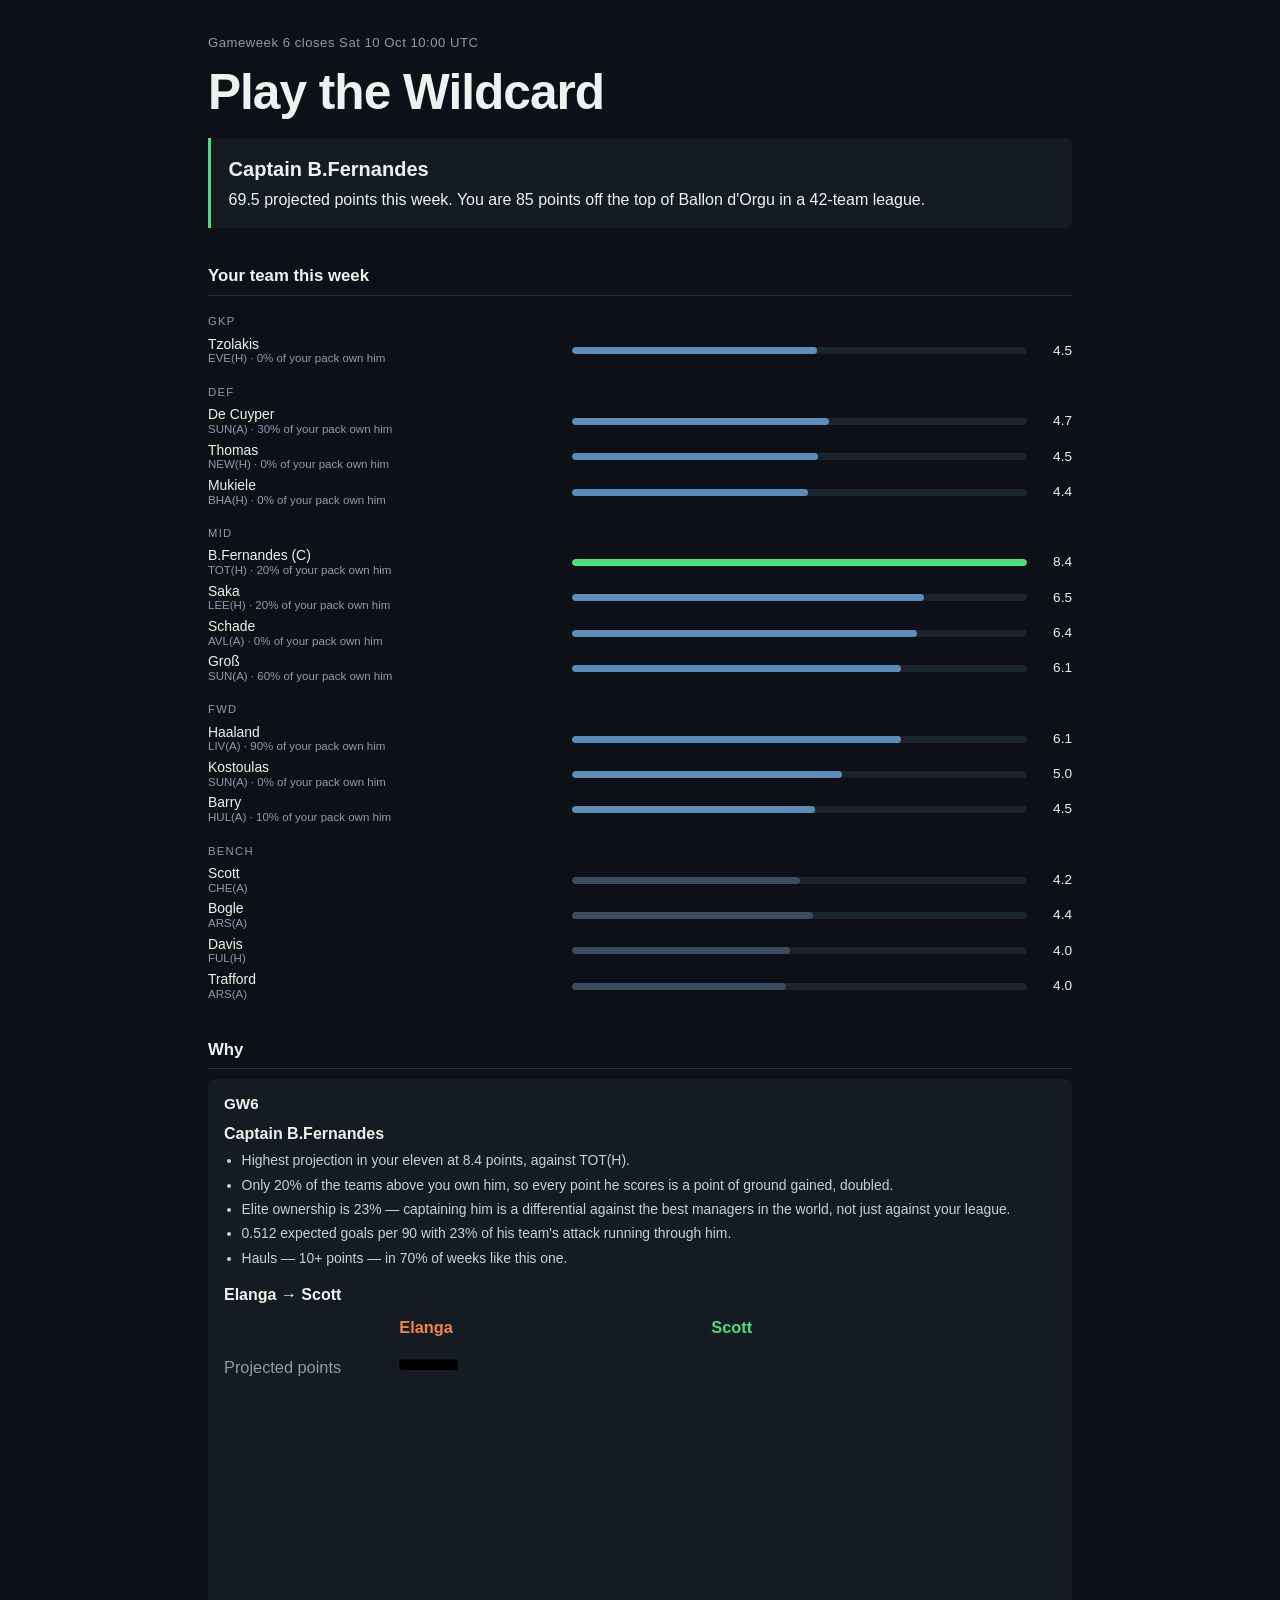
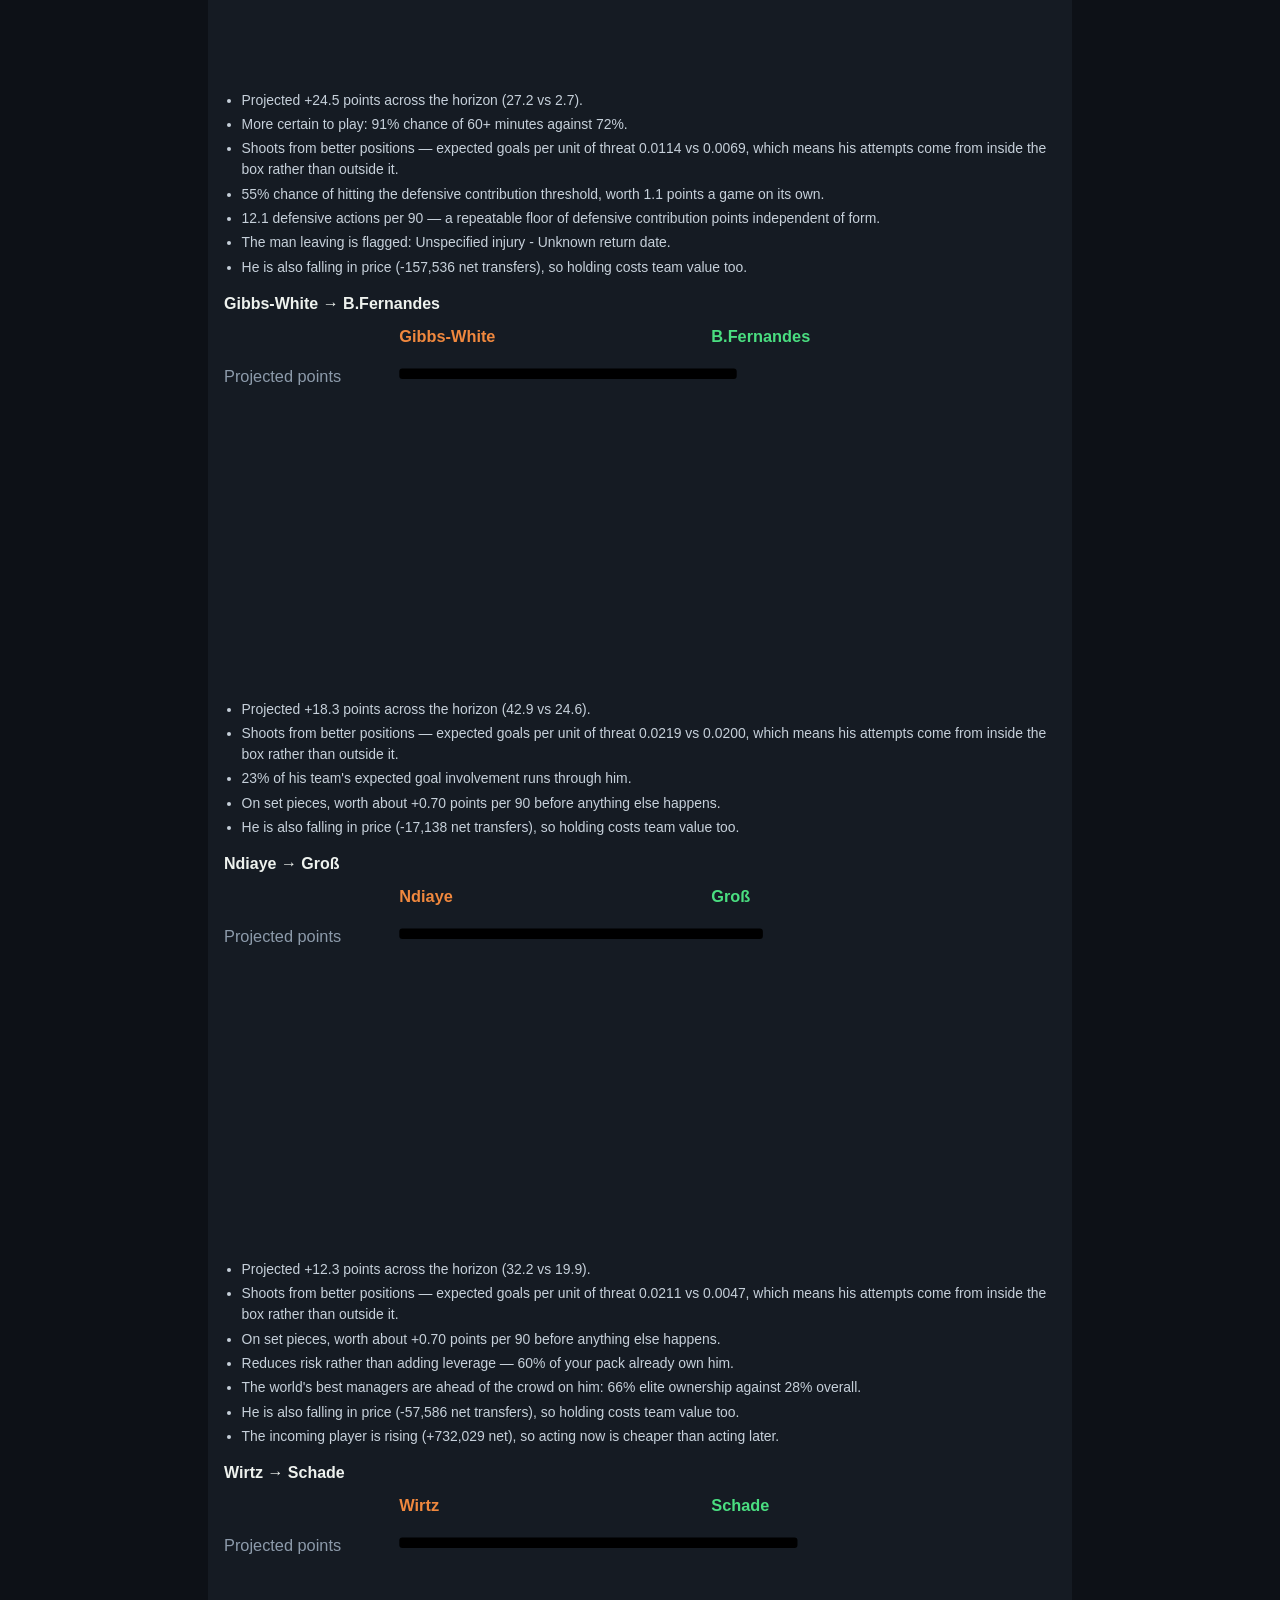
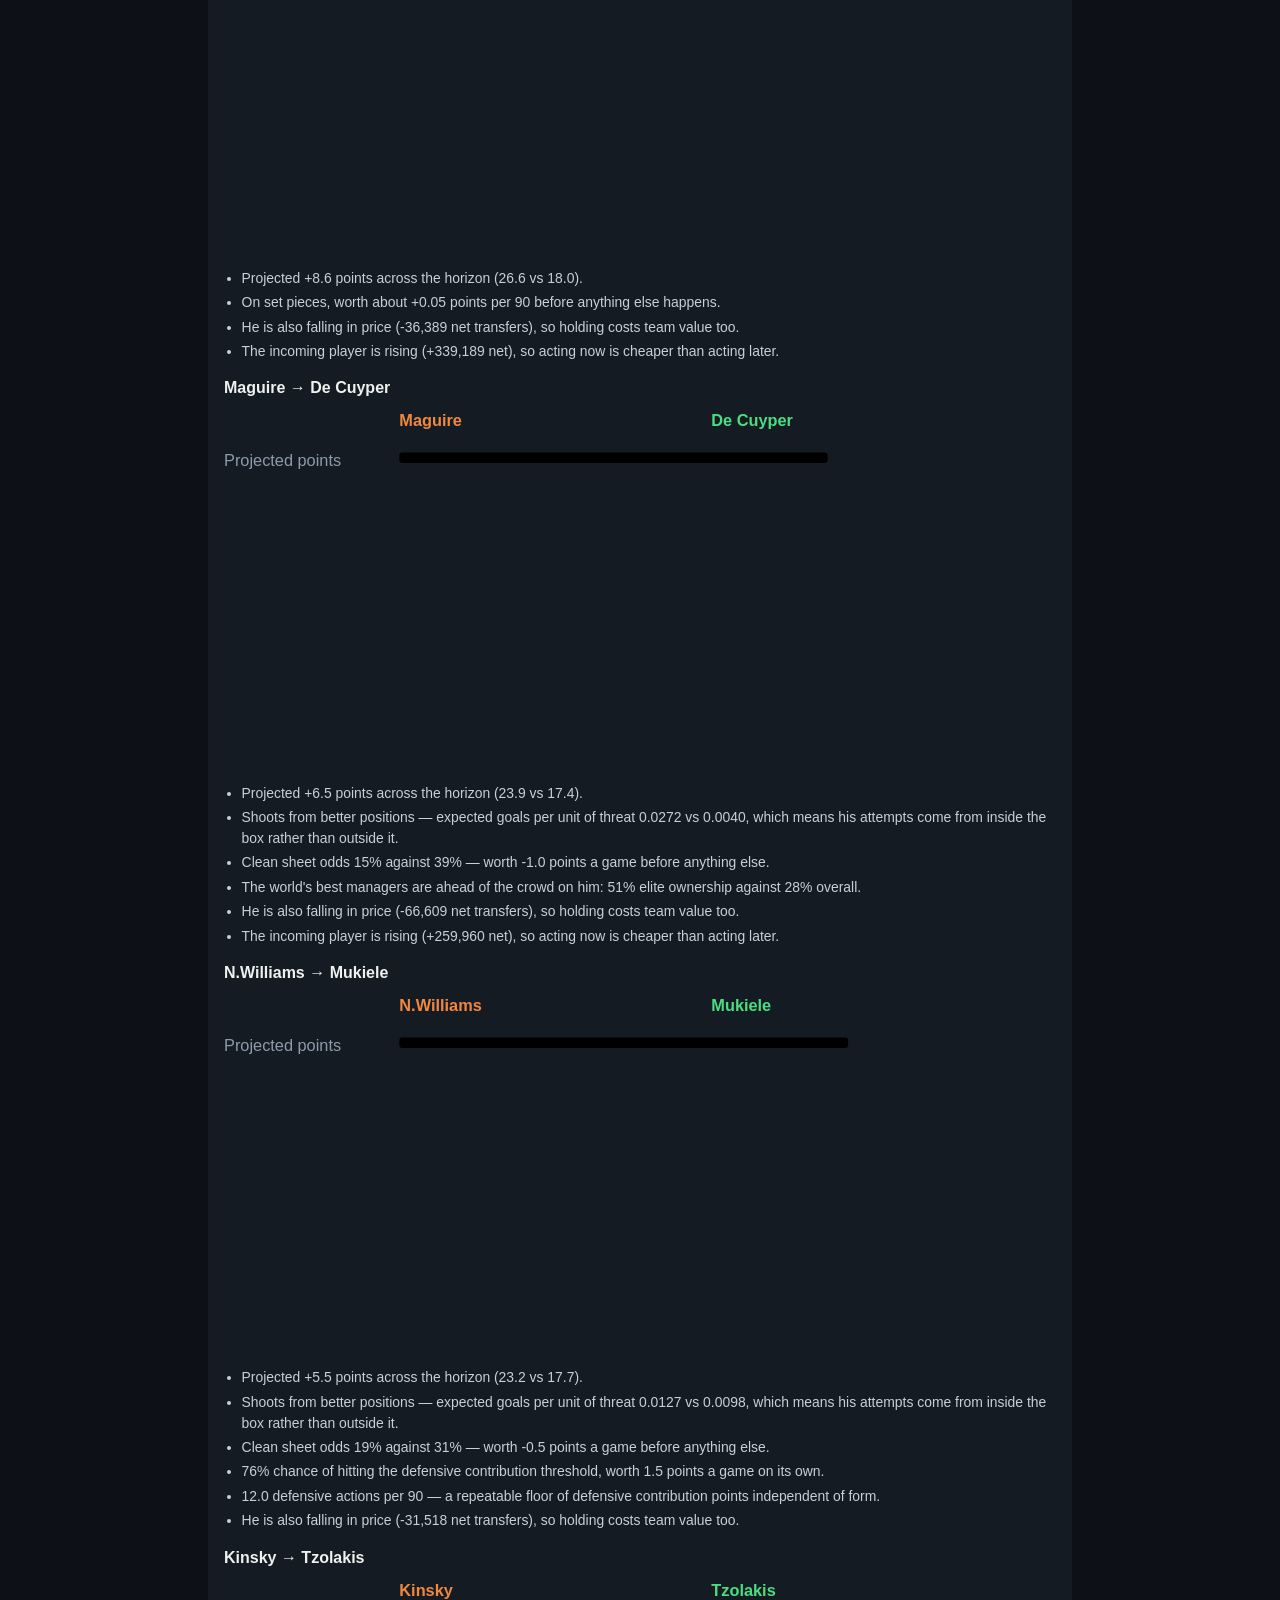
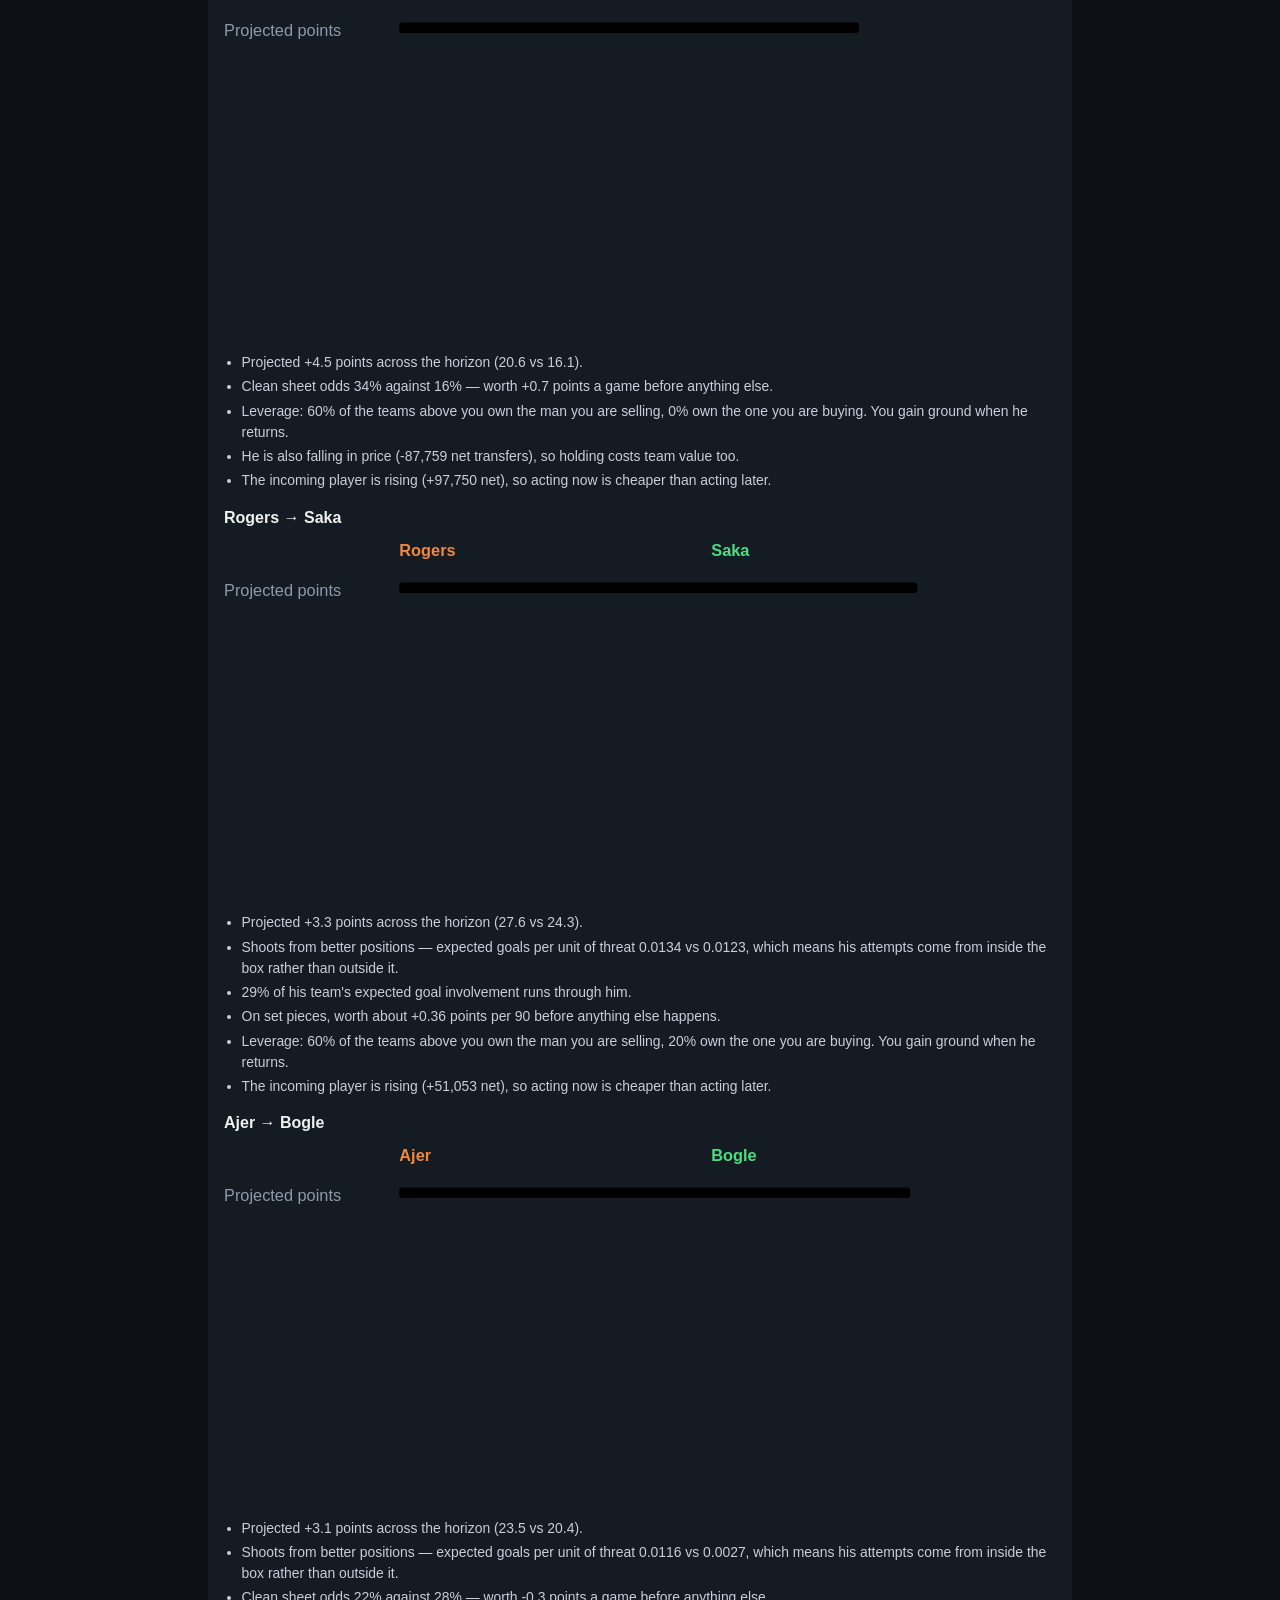
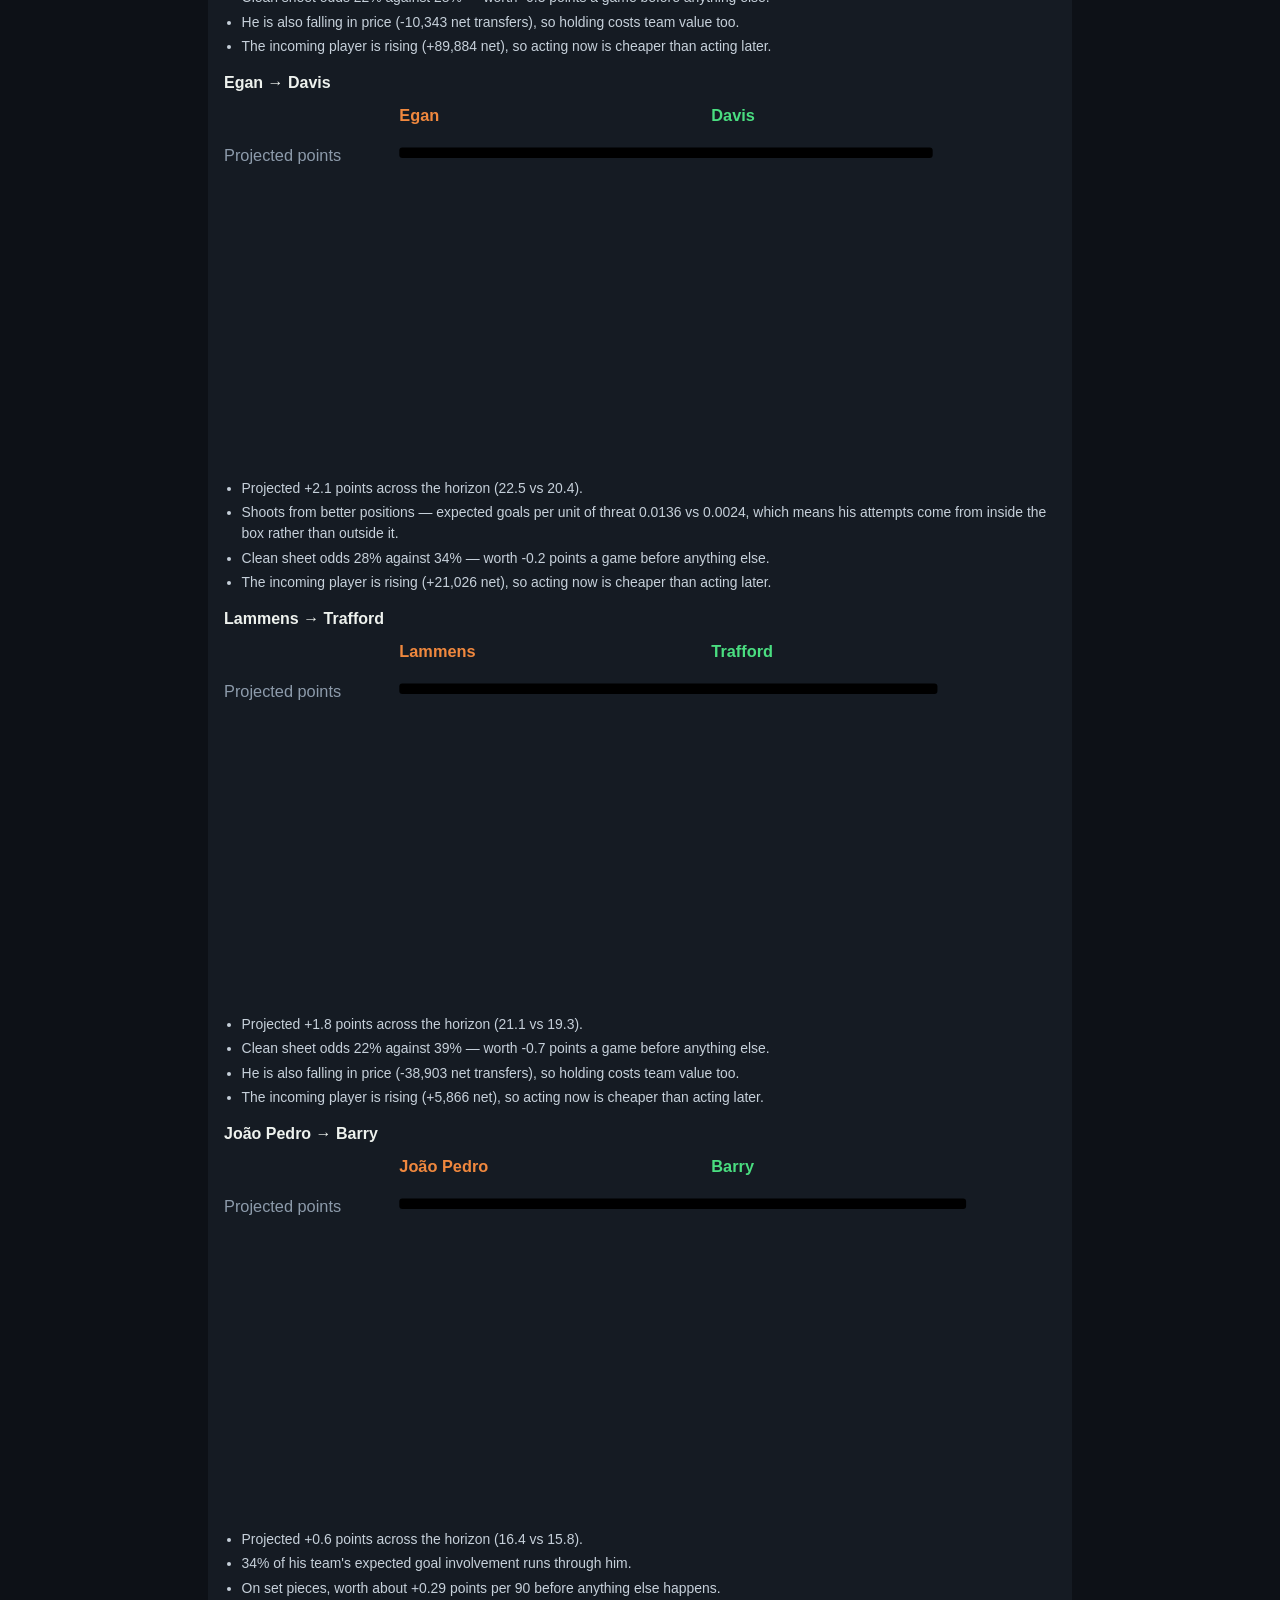
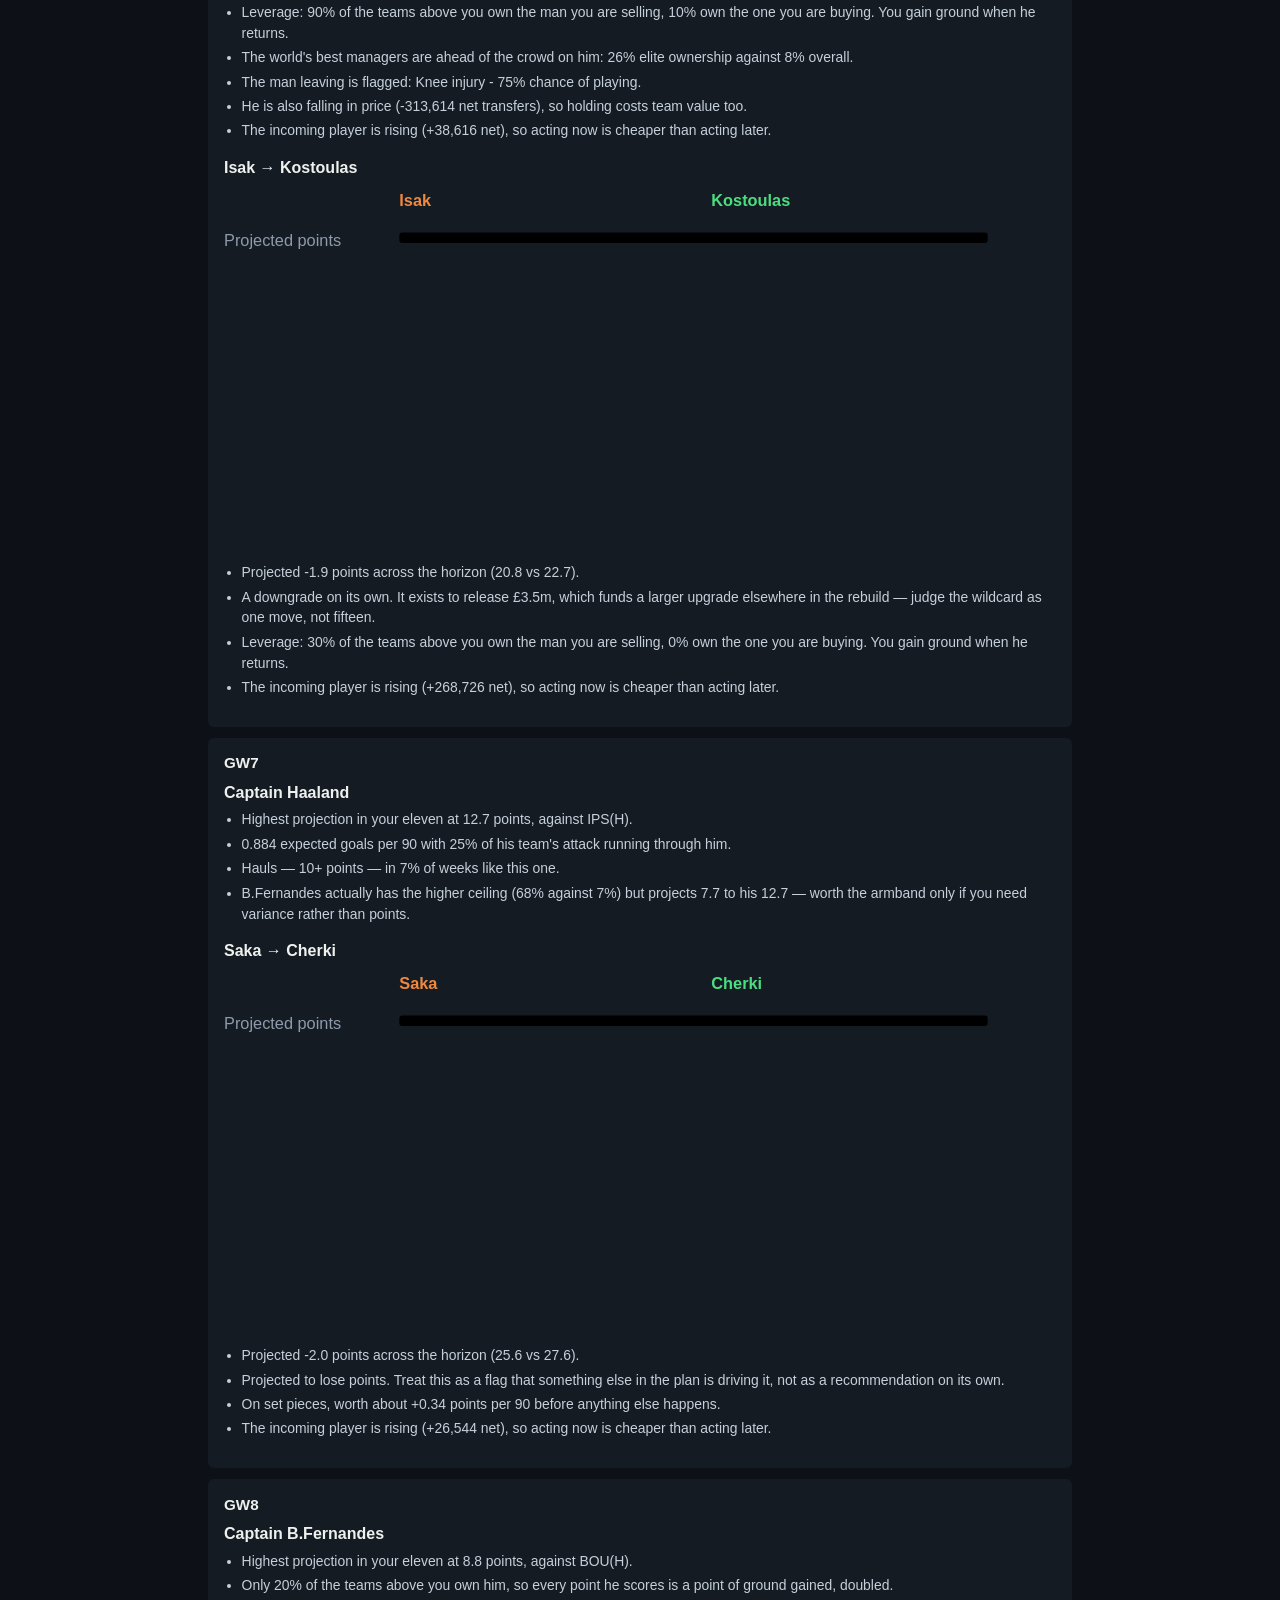
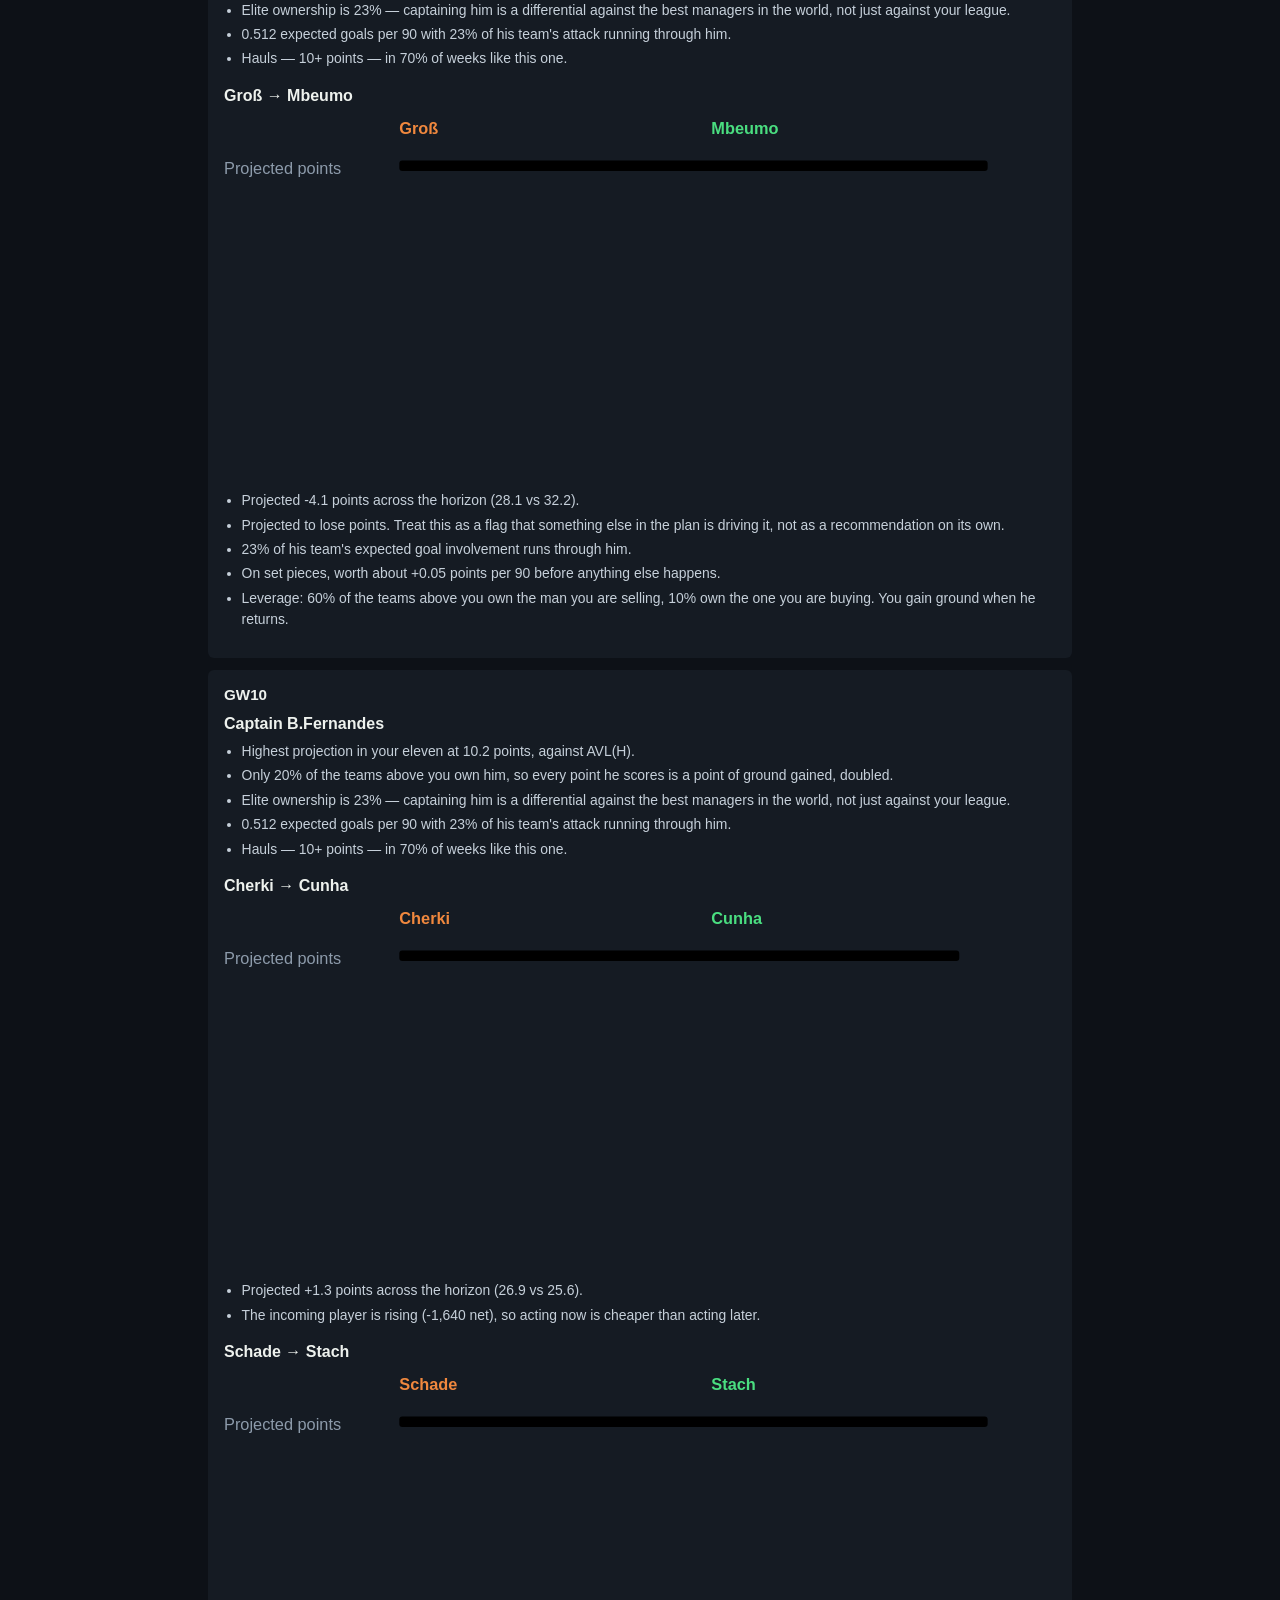
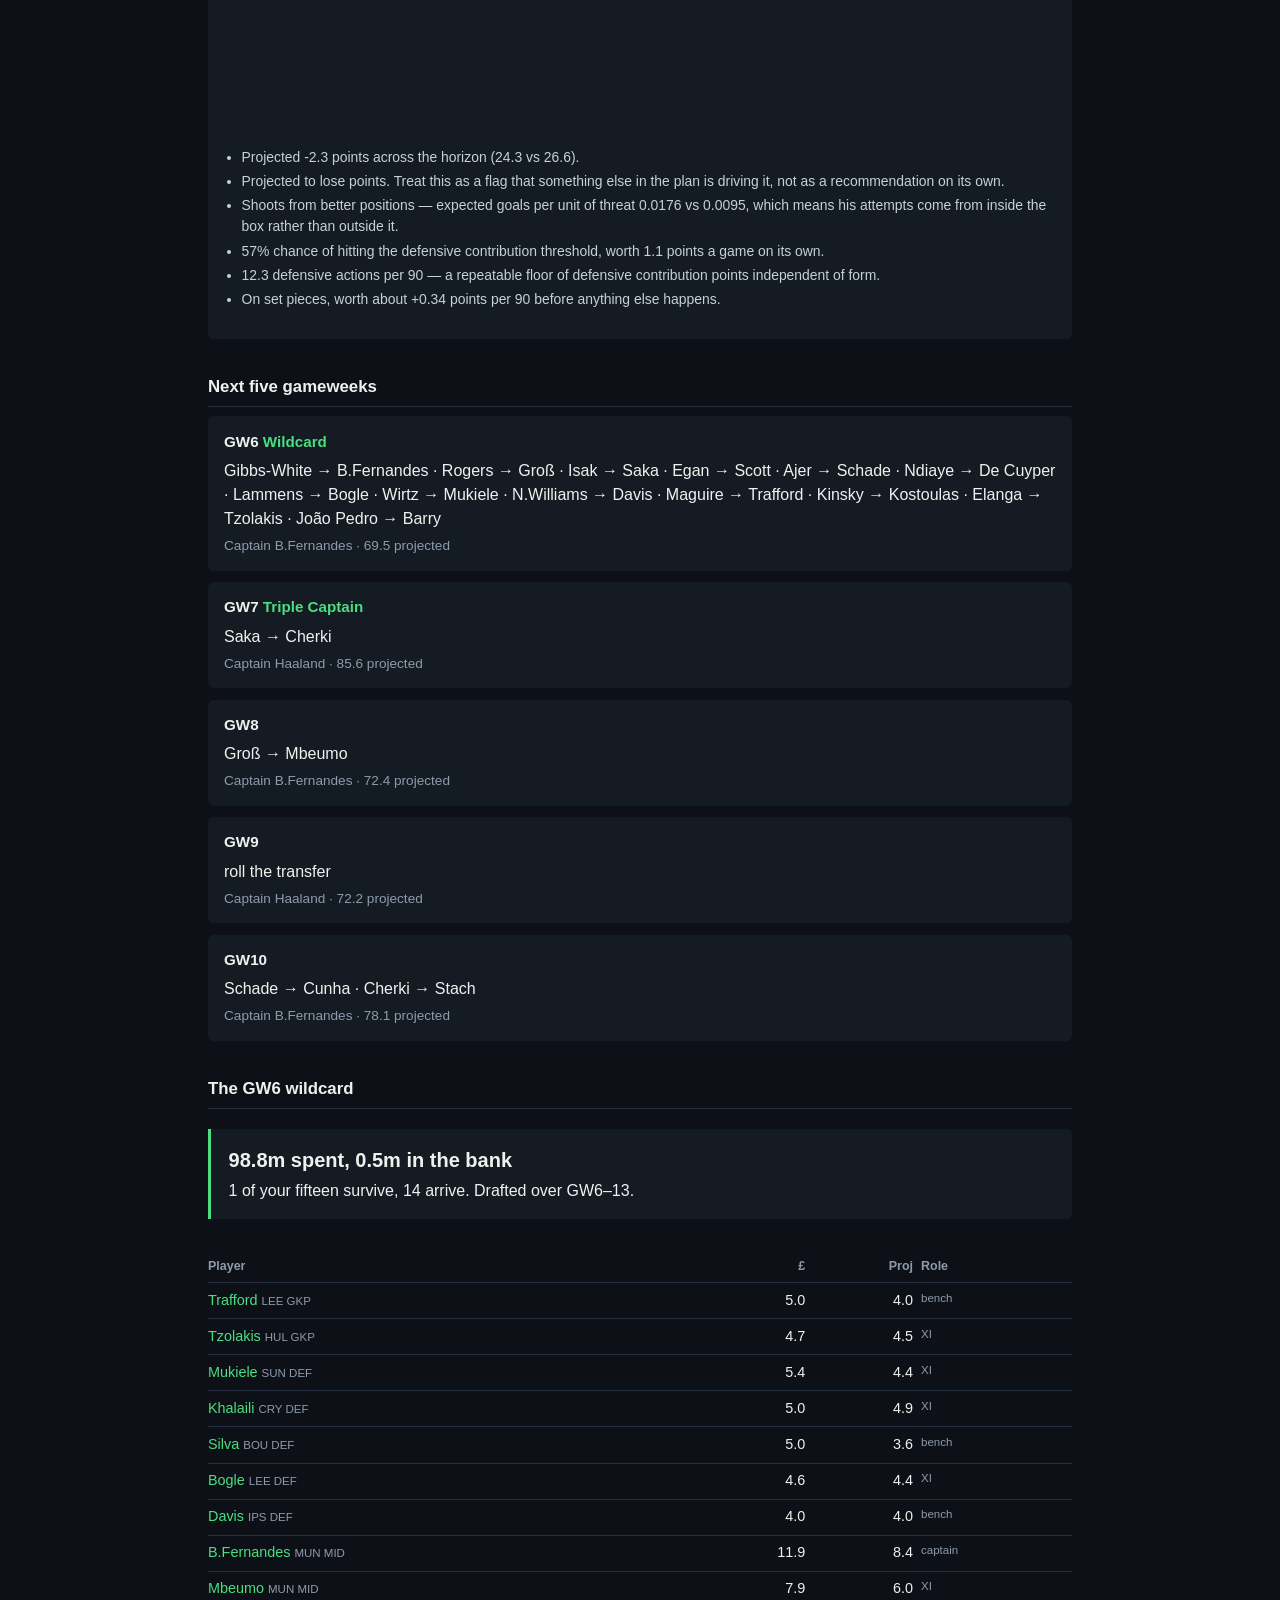
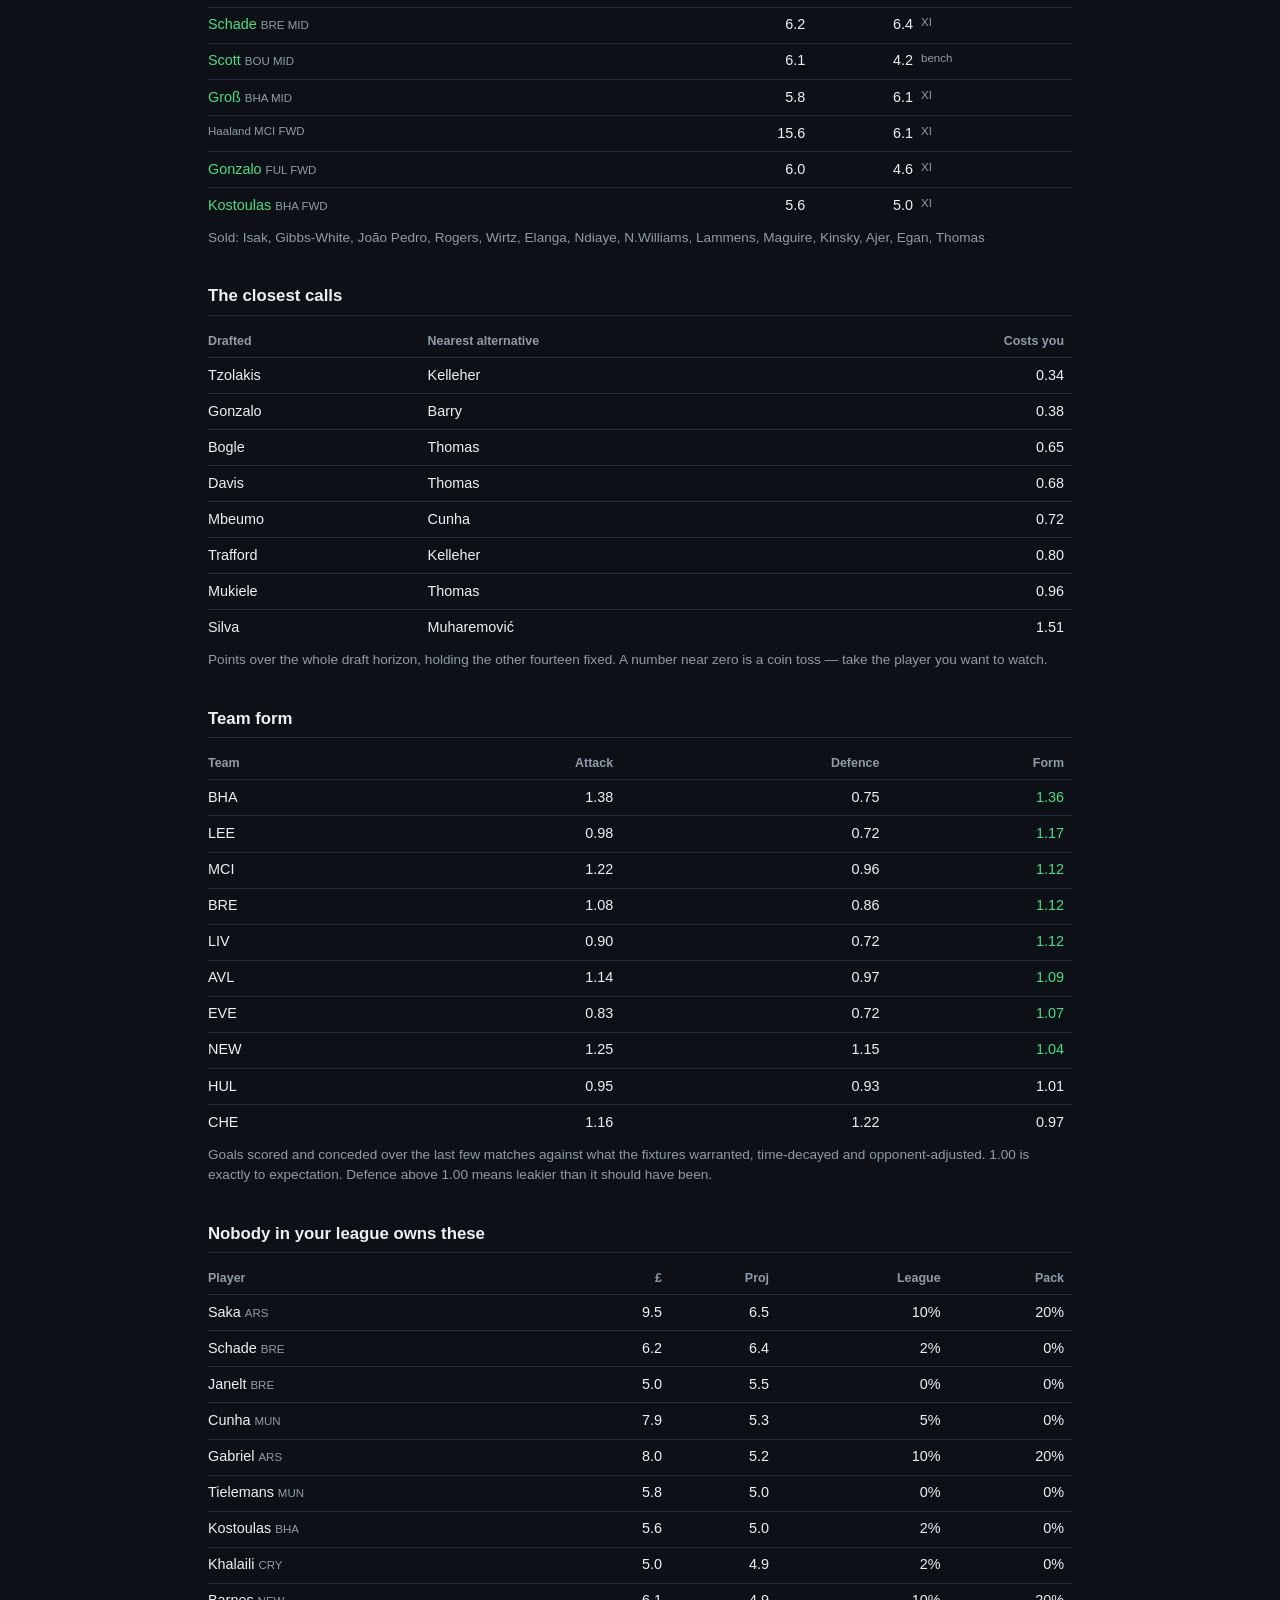
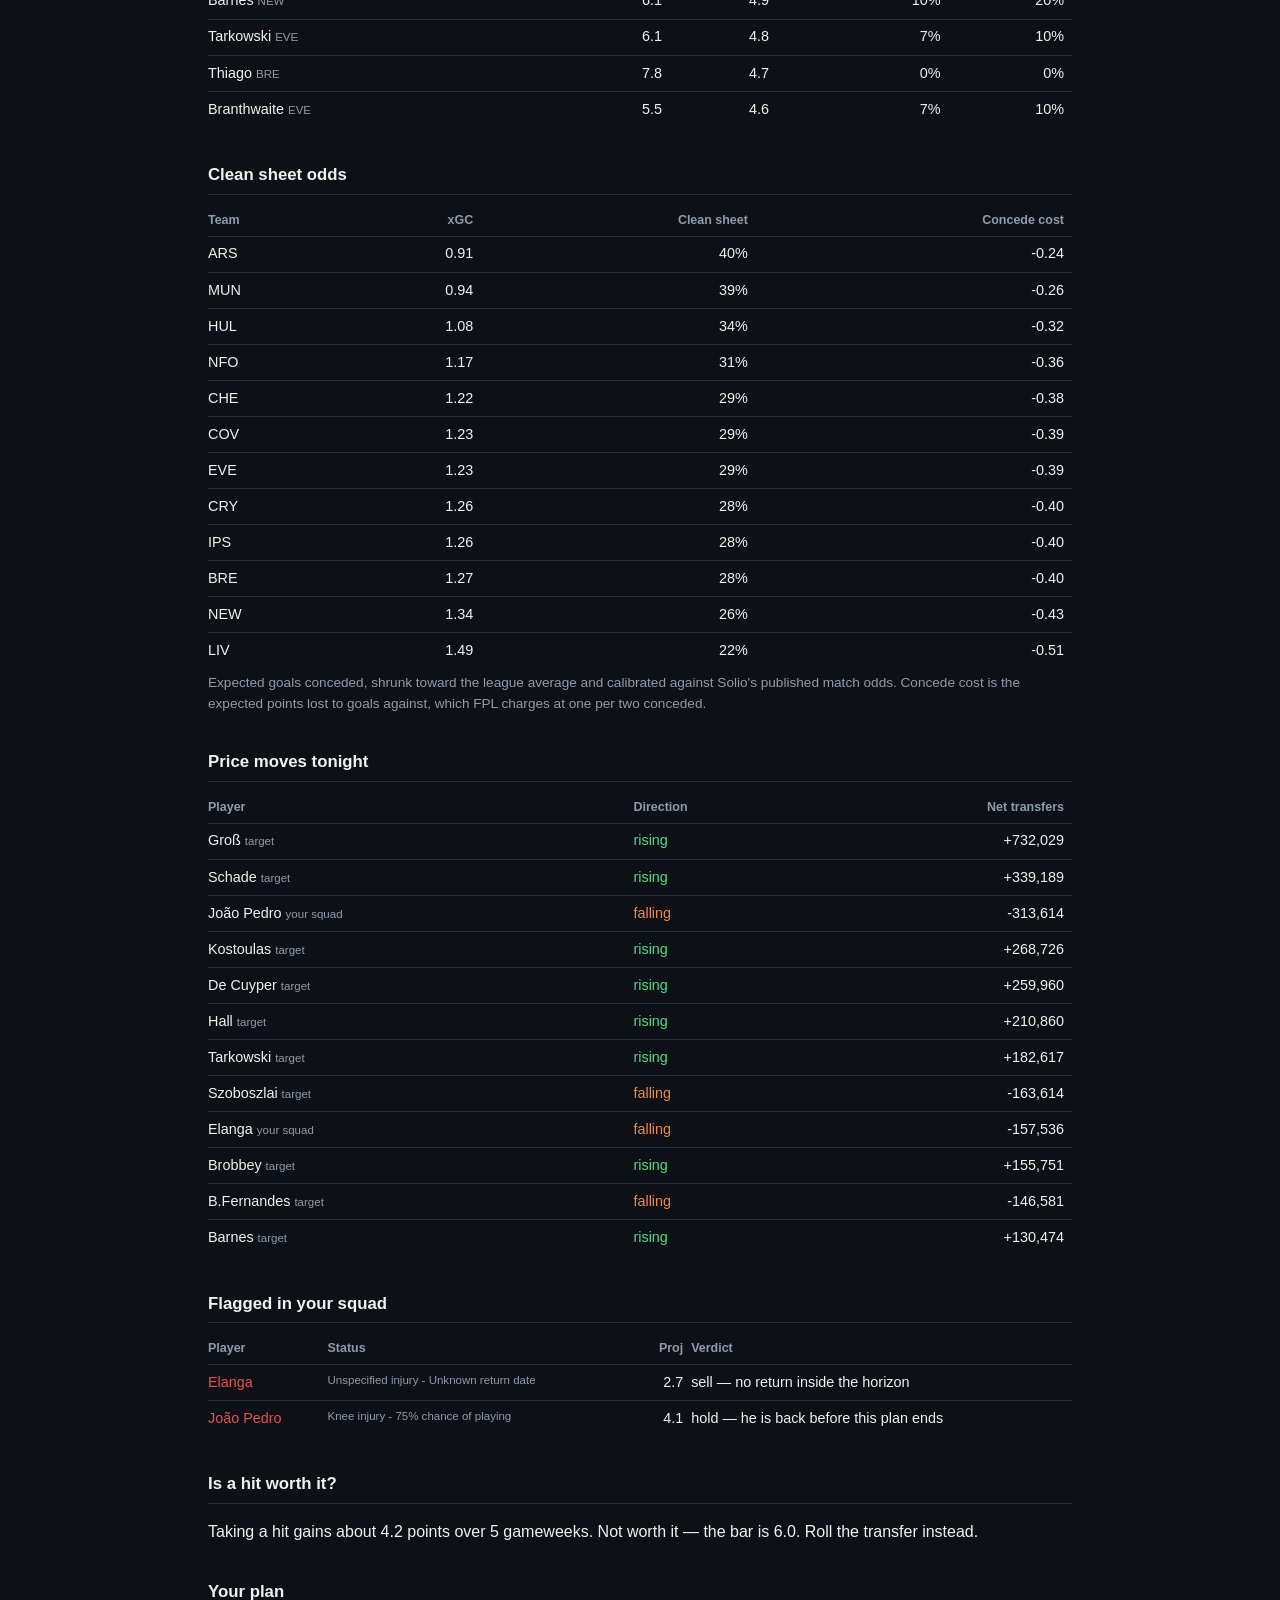
==== commit bf3acc8a: "gaffer: 2026-09-25" ====
--- a/docs/report.html
+++ b/docs/report.html
@@ -46,4 +46,4 @@
 border-top:1px solid var(--line);padding-top:1rem}
 @media(prefers-reduced-motion:no-preference){.call{animation:in .4s ease-out}}
 @keyframes in{from{opacity:0;transform:translateY(4px)}to{opacity:1}}
-</style></head><body><div class=wrap><p class=deadline>Gameweek 6 closes Sat 10 Oct 10:00 UTC</p><h1>Play the Wildcard</h1><div class=call><b>Captain B.Fernandes</b>71.1 projected points this week. You are 99 points off the top of slots classic tilbud in a 42-team league.</div><h2>Your team this week</h2><p class=poslabel>GKP</p><div class=row><span class=lbl>Tzolakis<em>EVE(H) · 0% of your pack own him</em></span><span class=track><i style='width:62.3%;background:#5b8db8'></i></span><span class=val>4.9</span></div><p class=poslabel>DEF</p><div class=row><span class=lbl>De Cuyper<em>SUN(A) · 30% of your pack own him</em></span><span class=track><i style='width:68.8%;background:#5b8db8'></i></span><span class=val>5.4</span></div><div class=row><span class=lbl>Davis<em>FUL(H) · 10% of your pack own him</em></span><span class=track><i style='width:68.4%;background:#5b8db8'></i></span><span class=val>5.4</span></div><div class=row><span class=lbl>Tarkowski<em>HUL(A) · 10% of your pack own him</em></span><span class=track><i style='width:63.5%;background:#5b8db8'></i></span><span class=val>5.0</span></div><div class=row><span class=lbl>Ajer<em>AVL(A) · 0% of your pack own him</em></span><span class=track><i style='width:59.5%;background:#5b8db8'></i></span><span class=val>4.7</span></div><p class=poslabel>MID</p><div class=row><span class=lbl>B.Fernandes (C)<em>TOT(H) · 10% of your pack own him</em></span><span class=track><i style='width:100.0%;background:var(--rise)'></i></span><span class=val>7.9</span></div><div class=row><span class=lbl>Saka<em>LEE(H) · 30% of your pack own him</em></span><span class=track><i style='width:94.3%;background:#5b8db8'></i></span><span class=val>7.4</span></div><div class=row><span class=lbl>Schade<em>AVL(A) · 10% of your pack own him</em></span><span class=track><i style='width:72.9%;background:#5b8db8'></i></span><span class=val>5.7</span></div><div class=row><span class=lbl>Groß<em>SUN(A) · 50% of your pack own him</em></span><span class=track><i style='width:70.5%;background:#5b8db8'></i></span><span class=val>5.5</span></div><div class=row><span class=lbl>Janelt<em>AVL(A) · 0% of your pack own him</em></span><span class=track><i style='width:69.8%;background:#5b8db8'></i></span><span class=val>5.5</span></div><p class=poslabel>FWD</p><div class=row><span class=lbl>Haaland<em>LIV(A) · 90% of your pack own him</em></span><span class=track><i style='width:76.0%;background:#5b8db8'></i></span><span class=val>6.0</span></div><p class=poslabel>BENCH</p><div class=row><span class=lbl>Pickford<em>HUL(A)</em></span><span class=track><i style='width:60.5%;background:#3d4c5c'></i></span><span class=val>4.7</span></div><div class=row><span class=lbl>Egan<em>EVE(H)</em></span><span class=track><i style='width:54.4%;background:#3d4c5c'></i></span><span class=val>4.3</span></div><div class=row><span class=lbl>Barry<em>HUL(A)</em></span><span class=track><i style='width:57.6%;background:#3d4c5c'></i></span><span class=val>4.5</span></div><div class=row><span class=lbl>Kostoulas<em>SUN(A)</em></span><span class=track><i style='width:50.2%;background:#3d4c5c'></i></span><span class=val>3.9</span></div><h2>Why</h2><div class=week><h3>GW6</h3><b>Captain B.Fernandes</b><ul><li>Highest projection in your eleven at 7.9 points, against TOT(H).</li><li>Only 10% of the teams above you own him, so every point he scores is a point of ground gained, doubled.</li><li>0.57 expected goals per 90 with 25% of his team&#x27;s attack running through him.</li><li>Hauls — 10+ points — in 25% of weeks like this one.</li></ul><b>Elanga &rarr; Groß</b><svg viewBox='0 0 560 242' class=cmp role=img aria-label='Comparison of Elanga and Groß'><text x='118' y='12' class=k>Elanga</text><text x='328' y='12' class=k2>Groß</text><text x='0' y='39' class=lb>Projected points</text><rect x='118' y='30' width='34.6' height='7' rx='2' class=a/><rect x='118' y='40' width='396.0' height='7' rx='2' class=b/><text x='0' y='65' class=lb>Starts 60+ mins</text><rect x='118' y='56' width='310.2' height='7' rx='2' class=a/><rect x='118' y='66' width='396.0' height='7' rx='2' class=b/><text x='0' y='91' class=lb>xG per 90</text><rect x='118' y='82' width='178.3' height='7' rx='2' class=a/><rect x='118' y='92' width='396.0' height='7' rx='2' class=b/><text x='0' y='117' class=lb>xA per 90</text><rect x='118' y='108' width='297.0' height='7' rx='2' class=a/><rect x='118' y='118' width='396.0' height='7' rx='2' class=b/><text x='0' y='143' class=lb>Shot quality</text><rect x='118' y='134' width='105.1' height='7' rx='2' class=a/><rect x='118' y='144' width='396.0' height='7' rx='2' class=b/><text x='0' y='169' class=lb>Share of team attack</text><rect x='118' y='160' width='212.5' height='7' rx='2' class=a/><rect x='118' y='170' width='396.0' height='7' rx='2' class=b/><text x='0' y='195' class=lb>Defensive actions/90</text><rect x='118' y='186' width='271.8' height='7' rx='2' class=a/><rect x='118' y='196' width='396.0' height='7' rx='2' class=b/><text x='0' y='221' class=lb>Pack ownership</text><rect x='118' y='212' width='1.0' height='7' rx='2' class=a/><rect x='118' y='222' width='396.0' height='7' rx='2' class=b/></svg><ul><li>Projected +28.2 points across the horizon (30.9 vs 2.7).</li><li>More certain to play: 92% chance of 60+ minutes against 72%.</li><li>Shoots from better positions — expected goals per unit of threat 0.0260 vs 0.0069, which means his attempts come from inside the box rather than outside it.</li><li>On set pieces, worth about +0.70 points per 90 before anything else happens.</li><li>Reduces risk rather than adding leverage — 50% of your pack already own him.</li><li>The world&#x27;s best managers are ahead of the crowd on him: 67% elite ownership against 22% overall.</li><li>The man leaving is flagged: Unspecified injury - Unknown return date.</li><li>He is also falling in price (-47,508 net transfers), so holding costs team value too.</li><li>The incoming player is rising (+108,602 net), so acting now is cheaper than acting later.</li></ul><b>Gibbs-White &rarr; B.Fernandes</b><svg viewBox='0 0 560 242' class=cmp role=img aria-label='Comparison of Gibbs-White and B.Fernandes'><text x='118' y='12' class=k>Gibbs-White</text><text x='328' y='12' class=k2>B.Fernandes</text><text x='0' y='39' class=lb>Projected points</text><rect x='118' y='30' width='224.8' height='7' rx='2' class=a/><rect x='118' y='40' width='396.0' height='7' rx='2' class=b/><text x='0' y='65' class=lb>Starts 60+ mins</text><rect x='118' y='56' width='396.0' height='7' rx='2' class=a/><rect x='118' y='66' width='379.3' height='7' rx='2' class=b/><text x='0' y='91' class=lb>xG per 90</text><rect x='118' y='82' width='270.9' height='7' rx='2' class=a/><rect x='118' y='92' width='396.0' height='7' rx='2' class=b/><text x='0' y='117' class=lb>xA per 90</text><rect x='118' y='108' width='358.1' height='7' rx='2' class=a/><rect x='118' y='118' width='396.0' height='7' rx='2' class=b/><text x='0' y='143' class=lb>Shot quality</text><rect x='118' y='134' width='392.4' height='7' rx='2' class=a/><rect x='118' y='144' width='396.0' height='7' rx='2' class=b/><text x='0' y='169' class=lb>Share of team attack</text><rect x='118' y='160' width='367.7' height='7' rx='2' class=a/><rect x='118' y='170' width='396.0' height='7' rx='2' class=b/><text x='0' y='195' class=lb>Defensive actions/90</text><rect x='118' y='186' width='327.7' height='7' rx='2' class=a/><rect x='118' y='196' width='396.0' height='7' rx='2' class=b/><text x='0' y='221' class=lb>Pack ownership</text><rect x='118' y='212' width='396.0' height='7' rx='2' class=a/><rect x='118' y='222' width='79.2' height='7' rx='2' class=b/></svg><ul><li>Projected +17.6 points across the horizon (40.7 vs 23.1).</li><li>Shoots from better positions — expected goals per unit of threat 0.0219 vs 0.0217, which means his attempts come from inside the box rather than outside it.</li><li>25% of his team&#x27;s expected goal involvement runs through him.</li><li>On set pieces, worth about +0.70 points per 90 before anything else happens.</li><li>Leverage: 50% of the teams above you own the man you are selling, 10% own the one you are buying. You gain ground when he returns.</li></ul><b>Wirtz &rarr; Schade</b><svg viewBox='0 0 560 242' class=cmp role=img aria-label='Comparison of Wirtz and Schade'><text x='118' y='12' class=k>Wirtz</text><text x='328' y='12' class=k2>Schade</text><text x='0' y='39' class=lb>Projected points</text><rect x='118' y='30' width='175.1' height='7' rx='2' class=a/><rect x='118' y='40' width='396.0' height='7' rx='2' class=b/><text x='0' y='65' class=lb>Starts 60+ mins</text><rect x='118' y='56' width='382.8' height='7' rx='2' class=a/><rect x='118' y='66' width='396.0' height='7' rx='2' class=b/><text x='0' y='91' class=lb>xG per 90</text><rect x='118' y='82' width='273.1' height='7' rx='2' class=a/><rect x='118' y='92' width='396.0' height='7' rx='2' class=b/><text x='0' y='117' class=lb>xA per 90</text><rect x='118' y='108' width='396.0' height='7' rx='2' class=a/><rect x='118' y='118' width='266.8' height='7' rx='2' class=b/><text x='0' y='143' class=lb>Shot quality</text><rect x='118' y='134' width='308.7' height='7' rx='2' class=a/><rect x='118' y='144' width='396.0' height='7' rx='2' class=b/><text x='0' y='169' class=lb>Share of team attack</text><rect x='118' y='160' width='368.2' height='7' rx='2' class=a/><rect x='118' y='170' width='396.0' height='7' rx='2' class=b/><text x='0' y='195' class=lb>Defensive actions/90</text><rect x='118' y='186' width='396.0' height='7' rx='2' class=a/><rect x='118' y='196' width='354.3' height='7' rx='2' class=b/><text x='0' y='221' class=lb>Pack ownership</text><rect x='118' y='212' width='1.0' height='7' rx='2' class=a/><rect x='118' y='222' width='396.0' height='7' rx='2' class=b/></svg><ul><li>Projected +15.9 points across the horizon (28.5 vs 12.6).</li><li>Shoots from better positions — expected goals per unit of threat 0.0118 vs 0.0092, which means his attempts come from inside the box rather than outside it.</li><li>On set pieces, worth about +0.05 points per 90 before anything else happens.</li><li>The incoming player is rising (+62,896 net), so acting now is cheaper than acting later.</li></ul><b>Ndiaye &rarr; Janelt</b><svg viewBox='0 0 560 242' class=cmp role=img aria-label='Comparison of Ndiaye and Janelt'><text x='118' y='12' class=k>Ndiaye</text><text x='328' y='12' class=k2>Janelt</text><text x='0' y='39' class=lb>Projected points</text><rect x='118' y='30' width='223.4' height='7' rx='2' class=a/><rect x='118' y='40' width='396.0' height='7' rx='2' class=b/><text x='0' y='65' class=lb>Starts 60+ mins</text><rect x='118' y='56' width='343.2' height='7' rx='2' class=a/><rect x='118' y='66' width='396.0' height='7' rx='2' class=b/><text x='0' y='91' class=lb>xG per 90</text><rect x='118' y='82' width='302.6' height='7' rx='2' class=a/><rect x='118' y='92' width='396.0' height='7' rx='2' class=b/><text x='0' y='117' class=lb>xA per 90</text><rect x='118' y='108' width='396.0' height='7' rx='2' class=a/><rect x='118' y='118' width='274.4' height='7' rx='2' class=b/><text x='0' y='143' class=lb>Shot quality</text><rect x='118' y='134' width='134.2' height='7' rx='2' class=a/><rect x='118' y='144' width='396.0' height='7' rx='2' class=b/><text x='0' y='169' class=lb>Share of team attack</text><rect x='118' y='160' width='316.8' height='7' rx='2' class=a/><rect x='118' y='170' width='396.0' height='7' rx='2' class=b/><text x='0' y='195' class=lb>Defensive actions/90</text><rect x='118' y='186' width='358.9' height='7' rx='2' class=a/><rect x='118' y='196' width='396.0' height='7' rx='2' class=b/><text x='0' y='221' class=lb>Pack ownership</text><rect x='118' y='212' width='396.0' height='7' rx='2' class=a/><rect x='118' y='222' width='1.0' height='7' rx='2' class=b/></svg><ul><li>Projected +11.9 points across the horizon (27.3 vs 15.4).</li><li>More certain to play: 92% chance of 60+ minutes against 79%.</li><li>Shoots from better positions — expected goals per unit of threat 0.0118 vs 0.0040, which means his attempts come from inside the box rather than outside it.</li><li>63% chance of hitting the defensive contribution threshold, worth 1.3 points a game on its own.</li><li>12.8 defensive actions per 90 — a repeatable floor of defensive contribution points independent of form.</li></ul><b>Maguire &rarr; De Cuyper</b><svg viewBox='0 0 560 242' class=cmp role=img aria-label='Comparison of Maguire and De Cuyper'><text x='118' y='12' class=k>Maguire</text><text x='328' y='12' class=k2>De Cuyper</text><text x='0' y='39' class=lb>Projected points</text><rect x='118' y='30' width='256.1' height='7' rx='2' class=a/><rect x='118' y='40' width='396.0' height='7' rx='2' class=b/><text x='0' y='65' class=lb>Starts 60+ mins</text><rect x='118' y='56' width='378.4' height='7' rx='2' class=a/><rect x='118' y='66' width='396.0' height='7' rx='2' class=b/><text x='0' y='91' class=lb>xG per 90</text><rect x='118' y='82' width='56.2' height='7' rx='2' class=a/><rect x='118' y='92' width='396.0' height='7' rx='2' class=b/><text x='0' y='117' class=lb>xA per 90</text><rect x='118' y='108' width='318.6' height='7' rx='2' class=a/><rect x='118' y='118' width='396.0' height='7' rx='2' class=b/><text x='0' y='143' class=lb>Shot quality</text><rect x='118' y='134' width='67.8' height='7' rx='2' class=a/><rect x='118' y='144' width='396.0' height='7' rx='2' class=b/><text x='0' y='169' class=lb>Share of team attack</text><rect x='118' y='160' width='135.9' height='7' rx='2' class=a/><rect x='118' y='170' width='396.0' height='7' rx='2' class=b/><text x='0' y='195' class=lb>Defensive actions/90</text><rect x='118' y='186' width='396.0' height='7' rx='2' class=a/><rect x='118' y='196' width='170.6' height='7' rx='2' class=b/><text x='0' y='221' class=lb>Pack ownership</text><rect x='118' y='212' width='132.0' height='7' rx='2' class=a/><rect x='118' y='222' width='396.0' height='7' rx='2' class=b/></svg><ul><li>Projected +9.4 points across the horizon (26.6 vs 17.2).</li><li>Shoots from better positions — expected goals per unit of threat 0.0292 vs 0.0050, which means his attempts come from inside the box rather than outside it.</li><li>Clean sheet odds 25% against 43% — worth -0.7 points a game before anything else.</li><li>The world&#x27;s best managers are ahead of the crowd on him: 52% elite ownership against 25% overall.</li><li>The incoming player is rising (+37,604 net), so acting now is cheaper than acting later.</li></ul><b>Thomas &rarr; Davis</b><svg viewBox='0 0 560 242' class=cmp role=img aria-label='Comparison of Thomas and Davis'><text x='118' y='12' class=k>Thomas</text><text x='328' y='12' class=k2>Davis</text><text x='0' y='39' class=lb>Projected points</text><rect x='118' y='30' width='260.4' height='7' rx='2' class=a/><rect x='118' y='40' width='396.0' height='7' rx='2' class=b/><text x='0' y='65' class=lb>Starts 60+ mins</text><rect x='118' y='56' width='327.2' height='7' rx='2' class=a/><rect x='118' y='66' width='396.0' height='7' rx='2' class=b/><text x='0' y='91' class=lb>xG per 90</text><rect x='118' y='82' width='136.9' height='7' rx='2' class=a/><rect x='118' y='92' width='396.0' height='7' rx='2' class=b/><text x='0' y='117' class=lb>xA per 90</text><rect x='118' y='108' width='294.8' height='7' rx='2' class=a/><rect x='118' y='118' width='396.0' height='7' rx='2' class=b/><text x='0' y='143' class=lb>Shot quality</text><rect x='118' y='134' width='242.4' height='7' rx='2' class=a/><rect x='118' y='144' width='396.0' height='7' rx='2' class=b/><text x='0' y='169' class=lb>Share of team attack</text><rect x='118' y='160' width='206.8' height='7' rx='2' class=a/><rect x='118' y='170' width='396.0' height='7' rx='2' class=b/><text x='0' y='195' class=lb>Defensive actions/90</text><rect x='118' y='186' width='396.0' height='7' rx='2' class=a/><rect x='118' y='196' width='184.3' height='7' rx='2' class=b/><text x='0' y='221' class=lb>Pack ownership</text><rect x='118' y='212' width='1.0' height='7' rx='2' class=a/><rect x='118' y='222' width='396.0' height='7' rx='2' class=b/></svg><ul><li>Projected +8.7 points across the horizon (25.4 vs 16.7).</li><li>More certain to play: 96% chance of 60+ minutes against 79%.</li><li>Shoots from better positions — expected goals per unit of threat 0.0147 vs 0.0090, which means his attempts come from inside the box rather than outside it.</li><li>Clean sheet odds 32% against 32% — worth -0.0 points a game before anything else.</li></ul><b>N.Williams &rarr; Tarkowski</b><svg viewBox='0 0 560 242' class=cmp role=img aria-label='Comparison of N.Williams and Tarkowski'><text x='118' y='12' class=k>N.Williams</text><text x='328' y='12' class=k2>Tarkowski</text><text x='0' y='39' class=lb>Projected points</text><rect x='118' y='30' width='266.1' height='7' rx='2' class=a/><rect x='118' y='40' width='396.0' height='7' rx='2' class=b/><text x='0' y='65' class=lb>Starts 60+ mins</text><rect x='118' y='56' width='358.3' height='7' rx='2' class=a/><rect x='118' y='66' width='396.0' height='7' rx='2' class=b/><text x='0' y='91' class=lb>xG per 90</text><rect x='118' y='82' width='396.0' height='7' rx='2' class=a/><rect x='118' y='92' width='183.1' height='7' rx='2' class=b/><text x='0' y='117' class=lb>xA per 90</text><rect x='118' y='108' width='396.0' height='7' rx='2' class=a/><rect x='118' y='118' width='31.7' height='7' rx='2' class=b/><text x='0' y='143' class=lb>Shot quality</text><rect x='118' y='134' width='396.0' height='7' rx='2' class=a/><rect x='118' y='144' width='199.6' height='7' rx='2' class=b/><text x='0' y='169' class=lb>Share of team attack</text><rect x='118' y='160' width='396.0' height='7' rx='2' class=a/><rect x='118' y='170' width='127.9' height='7' rx='2' class=b/><text x='0' y='195' class=lb>Defensive actions/90</text><rect x='118' y='186' width='269.3' height='7' rx='2' class=a/><rect x='118' y='196' width='396.0' height='7' rx='2' class=b/><text x='0' y='221' class=lb>Pack ownership</text><rect x='118' y='212' width='396.0' height='7' rx='2' class=a/><rect x='118' y='222' width='396.0' height='7' rx='2' class=b/></svg><ul><li>Projected +8.2 points across the horizon (25.0 vs 16.8).</li><li>More certain to play: 94% chance of 60+ minutes against 85%.</li><li>Clean sheet odds 34% against 30% — worth +0.2 points a game before anything else.</li><li>54% chance of hitting the defensive contribution threshold, worth 1.1 points a game on its own.</li><li>10.0 defensive actions per 90 — a repeatable floor of defensive contribution points independent of form.</li><li>The world&#x27;s best managers are ahead of the crowd on him: 60% elite ownership against 14% overall.</li></ul><b>Rogers &rarr; Saka</b><svg viewBox='0 0 560 242' class=cmp role=img aria-label='Comparison of Rogers and Saka'><text x='118' y='12' class=k>Rogers</text><text x='328' y='12' class=k2>Saka</text><text x='0' y='39' class=lb>Projected points</text><rect x='118' y='30' width='316.3' height='7' rx='2' class=a/><rect x='118' y='40' width='396.0' height='7' rx='2' class=b/><text x='0' y='65' class=lb>Starts 60+ mins</text><rect x='118' y='56' width='396.0' height='7' rx='2' class=a/><rect x='118' y='66' width='392.5' height='7' rx='2' class=b/><text x='0' y='91' class=lb>xG per 90</text><rect x='118' y='82' width='202.6' height='7' rx='2' class=a/><rect x='118' y='92' width='396.0' height='7' rx='2' class=b/><text x='0' y='117' class=lb>xA per 90</text><rect x='118' y='108' width='396.0' height='7' rx='2' class=a/><rect x='118' y='118' width='256.7' height='7' rx='2' class=b/><text x='0' y='143' class=lb>Shot quality</text><rect x='118' y='134' width='393.5' height='7' rx='2' class=a/><rect x='118' y='144' width='396.0' height='7' rx='2' class=b/><text x='0' y='169' class=lb>Share of team attack</text><rect x='118' y='160' width='344.9' height='7' rx='2' class=a/><rect x='118' y='170' width='396.0' height='7' rx='2' class=b/><text x='0' y='195' class=lb>Defensive actions/90</text><rect x='118' y='186' width='378.3' height='7' rx='2' class=a/><rect x='118' y='196' width='396.0' height='7' rx='2' class=b/><text x='0' y='221' class=lb>Pack ownership</text><rect x='118' y='212' width='396.0' height='7' rx='2' class=a/><rect x='118' y='222' width='198.0' height='7' rx='2' class=b/></svg><ul><li>Projected +6.3 points across the horizon (31.3 vs 25.0).</li><li>Shoots from better positions — expected goals per unit of threat 0.0157 vs 0.0156, which means his attempts come from inside the box rather than outside it.</li><li>29% of his team&#x27;s expected goal involvement runs through him.</li><li>On set pieces, worth about +0.36 points per 90 before anything else happens.</li><li>Leverage: 60% of the teams above you own the man you are selling, 30% own the one you are buying. You gain ground when he returns.</li></ul><b>Lammens &rarr; Pickford</b><svg viewBox='0 0 560 242' class=cmp role=img aria-label='Comparison of Lammens and Pickford'><text x='118' y='12' class=k>Lammens</text><text x='328' y='12' class=k2>Pickford</text><text x='0' y='39' class=lb>Projected points</text><rect x='118' y='30' width='293.1' height='7' rx='2' class=a/><rect x='118' y='40' width='396.0' height='7' rx='2' class=b/><text x='0' y='65' class=lb>Starts 60+ mins</text><rect x='118' y='56' width='366.0' height='7' rx='2' class=a/><rect x='118' y='66' width='396.0' height='7' rx='2' class=b/><text x='0' y='91' class=lb>xG per 90</text><rect x='118' y='82' width='1.0' height='7' rx='2' class=a/><rect x='118' y='92' width='1.0' height='7' rx='2' class=b/><text x='0' y='117' class=lb>xA per 90</text><rect x='118' y='108' width='1.0' height='7' rx='2' class=a/><rect x='118' y='118' width='396.0' height='7' rx='2' class=b/><text x='0' y='143' class=lb>Shot quality</text><rect x='118' y='134' width='1.0' height='7' rx='2' class=a/><rect x='118' y='144' width='1.0' height='7' rx='2' class=b/><text x='0' y='169' class=lb>Share of team attack</text><rect x='118' y='160' width='1.0' height='7' rx='2' class=a/><rect x='118' y='170' width='396.0' height='7' rx='2' class=b/><text x='0' y='195' class=lb>Defensive actions/90</text><rect x='118' y='186' width='1.0' height='7' rx='2' class=a/><rect x='118' y='196' width='1.0' height='7' rx='2' class=b/><text x='0' y='221' class=lb>Pack ownership</text><rect x='118' y='212' width='1.0' height='7' rx='2' class=a/><rect x='118' y='222' width='1.0' height='7' rx='2' class=b/></svg><ul><li>Projected +6.0 points across the horizon (23.1 vs 17.1).</li><li>Clean sheet odds 34% against 43% — worth -0.3 points a game before anything else.</li></ul><b>Kinsky &rarr; Tzolakis</b><svg viewBox='0 0 560 242' class=cmp role=img aria-label='Comparison of Kinsky and Tzolakis'><text x='118' y='12' class=k>Kinsky</text><text x='328' y='12' class=k2>Tzolakis</text><text x='0' y='39' class=lb>Projected points</text><rect x='118' y='30' width='317.9' height='7' rx='2' class=a/><rect x='118' y='40' width='396.0' height='7' rx='2' class=b/><text x='0' y='65' class=lb>Starts 60+ mins</text><rect x='118' y='56' width='396.0' height='7' rx='2' class=a/><rect x='118' y='66' width='382.3' height='7' rx='2' class=b/><text x='0' y='91' class=lb>xG per 90</text><rect x='118' y='82' width='1.0' height='7' rx='2' class=a/><rect x='118' y='92' width='1.0' height='7' rx='2' class=b/><text x='0' y='117' class=lb>xA per 90</text><rect x='118' y='108' width='1.0' height='7' rx='2' class=a/><rect x='118' y='118' width='1.0' height='7' rx='2' class=b/><text x='0' y='143' class=lb>Shot quality</text><rect x='118' y='134' width='1.0' height='7' rx='2' class=a/><rect x='118' y='144' width='1.0' height='7' rx='2' class=b/><text x='0' y='169' class=lb>Share of team attack</text><rect x='118' y='160' width='1.0' height='7' rx='2' class=a/><rect x='118' y='170' width='1.0' height='7' rx='2' class=b/><text x='0' y='195' class=lb>Defensive actions/90</text><rect x='118' y='186' width='1.0' height='7' rx='2' class=a/><rect x='118' y='196' width='1.0' height='7' rx='2' class=b/><text x='0' y='221' class=lb>Pack ownership</text><rect x='118' y='212' width='396.0' height='7' rx='2' class=a/><rect x='118' y='222' width='1.0' height='7' rx='2' class=b/></svg><ul><li>Projected +4.4 points across the horizon (22.3 vs 17.9).</li><li>Clean sheet odds 36% against 18% — worth +0.7 points a game before anything else.</li><li>Leverage: 50% of the teams above you own the man you are selling, 0% own the one you are buying. You gain ground when he returns.</li></ul><b>Isak &rarr; Barry</b><svg viewBox='0 0 560 242' class=cmp role=img aria-label='Comparison of Isak and Barry'><text x='118' y='12' class=k>Isak</text><text x='328' y='12' class=k2>Barry</text><text x='0' y='39' class=lb>Projected points</text><rect x='118' y='30' width='347.8' height='7' rx='2' class=a/><rect x='118' y='40' width='396.0' height='7' rx='2' class=b/><text x='0' y='65' class=lb>Starts 60+ mins</text><rect x='118' y='56' width='386.8' height='7' rx='2' class=a/><rect x='118' y='66' width='396.0' height='7' rx='2' class=b/><text x='0' y='91' class=lb>xG per 90</text><rect x='118' y='82' width='379.9' height='7' rx='2' class=a/><rect x='118' y='92' width='396.0' height='7' rx='2' class=b/><text x='0' y='117' class=lb>xA per 90</text><rect x='118' y='108' width='192.0' height='7' rx='2' class=a/><rect x='118' y='118' width='396.0' height='7' rx='2' class=b/><text x='0' y='143' class=lb>Shot quality</text><rect x='118' y='134' width='318.0' height='7' rx='2' class=a/><rect x='118' y='144' width='396.0' height='7' rx='2' class=b/><text x='0' y='169' class=lb>Share of team attack</text><rect x='118' y='160' width='301.5' height='7' rx='2' class=a/><rect x='118' y='170' width='396.0' height='7' rx='2' class=b/><text x='0' y='195' class=lb>Defensive actions/90</text><rect x='118' y='186' width='204.4' height='7' rx='2' class=a/><rect x='118' y='196' width='396.0' height='7' rx='2' class=b/><text x='0' y='221' class=lb>Pack ownership</text><rect x='118' y='212' width='396.0' height='7' rx='2' class=a/><rect x='118' y='222' width='264.0' height='7' rx='2' class=b/></svg><ul><li>Projected +2.3 points across the horizon (18.9 vs 16.6).</li><li>Shoots from better positions — expected goals per unit of threat 0.0198 vs 0.0159, which means his attempts come from inside the box rather than outside it.</li><li>35% of his team&#x27;s expected goal involvement runs through him.</li><li>On set pieces, worth about +0.29 points per 90 before anything else happens.</li><li>The world&#x27;s best managers are ahead of the crowd on him: 40% elite ownership against 8% overall.</li></ul><b>João Pedro &rarr; Kostoulas</b><svg viewBox='0 0 560 242' class=cmp role=img aria-label='Comparison of João Pedro and Kostoulas'><text x='118' y='12' class=k>João Pedro</text><text x='328' y='12' class=k2>Kostoulas</text><text x='0' y='39' class=lb>Projected points</text><rect x='118' y='30' width='371.8' height='7' rx='2' class=a/><rect x='118' y='40' width='396.0' height='7' rx='2' class=b/><text x='0' y='65' class=lb>Starts 60+ mins</text><rect x='118' y='56' width='396.0' height='7' rx='2' class=a/><rect x='118' y='66' width='395.1' height='7' rx='2' class=b/><text x='0' y='91' class=lb>xG per 90</text><rect x='118' y='82' width='396.0' height='7' rx='2' class=a/><rect x='118' y='92' width='251.3' height='7' rx='2' class=b/><text x='0' y='117' class=lb>xA per 90</text><rect x='118' y='108' width='396.0' height='7' rx='2' class=a/><rect x='118' y='118' width='123.8' height='7' rx='2' class=b/><text x='0' y='143' class=lb>Shot quality</text><rect x='118' y='134' width='396.0' height='7' rx='2' class=a/><rect x='118' y='144' width='342.0' height='7' rx='2' class=b/><text x='0' y='169' class=lb>Share of team attack</text><rect x='118' y='160' width='396.0' height='7' rx='2' class=a/><rect x='118' y='170' width='174.2' height='7' rx='2' class=b/><text x='0' y='195' class=lb>Defensive actions/90</text><rect x='118' y='186' width='132.0' height='7' rx='2' class=a/><rect x='118' y='196' width='396.0' height='7' rx='2' class=b/><text x='0' y='221' class=lb>Pack ownership</text><rect x='118' y='212' width='396.0' height='7' rx='2' class=a/><rect x='118' y='222' width='1.0' height='7' rx='2' class=b/></svg><ul><li>Projected +1.1 points across the horizon (18.0 vs 16.9).</li><li>Leverage: 80% of the teams above you own the man you are selling, 0% own the one you are buying. You gain ground when he returns.</li><li>The man leaving is flagged: Knee injury - 75% chance of playing.</li><li>He is also falling in price (-66,052 net transfers), so holding costs team value too.</li><li>The incoming player is rising (+24,611 net), so acting now is cheaper than acting later.</li></ul></div><div class=week><h3>GW9</h3><b>Captain Haaland</b><ul><li>Highest projection in your eleven at 10.5 points, against BHA(H).</li><li>0.833 expected goals per 90 with 26% of his team&#x27;s attack running through him.</li><li>Hauls — 10+ points — in 7% of weeks like this one.</li><li>B.Fernandes actually has the higher ceiling (33% against 7%) but projects 7.5 to his 10.5 — worth the armband only if you need variance rather than points.</li></ul><b>Groß &rarr; Scott</b><svg viewBox='0 0 560 242' class=cmp role=img aria-label='Comparison of Groß and Scott'><text x='118' y='12' class=k>Groß</text><text x='328' y='12' class=k2>Scott</text><text x='0' y='39' class=lb>Projected points</text><rect x='118' y='30' width='396.0' height='7' rx='2' class=a/><rect x='118' y='40' width='357.6' height='7' rx='2' class=b/><text x='0' y='65' class=lb>Starts 60+ mins</text><rect x='118' y='56' width='396.0' height='7' rx='2' class=a/><rect x='118' y='66' width='365.1' height='7' rx='2' class=b/><text x='0' y='91' class=lb>xG per 90</text><rect x='118' y='82' width='396.0' height='7' rx='2' class=a/><rect x='118' y='92' width='143.3' height='7' rx='2' class=b/><text x='0' y='117' class=lb>xA per 90</text><rect x='118' y='108' width='396.0' height='7' rx='2' class=a/><rect x='118' y='118' width='198.0' height='7' rx='2' class=b/><text x='0' y='143' class=lb>Shot quality</text><rect x='118' y='134' width='396.0' height='7' rx='2' class=a/><rect x='118' y='144' width='184.3' height='7' rx='2' class=b/><text x='0' y='169' class=lb>Share of team attack</text><rect x='118' y='160' width='396.0' height='7' rx='2' class=a/><rect x='118' y='170' width='224.6' height='7' rx='2' class=b/><text x='0' y='195' class=lb>Defensive actions/90</text><rect x='118' y='186' width='153.0' height='7' rx='2' class=a/><rect x='118' y='196' width='396.0' height='7' rx='2' class=b/><text x='0' y='221' class=lb>Pack ownership</text><rect x='118' y='212' width='396.0' height='7' rx='2' class=a/><rect x='118' y='222' width='1.0' height='7' rx='2' class=b/></svg><ul><li>Projected -3.0 points across the horizon (27.9 vs 30.9).</li><li>Projected to lose points. Treat this as a flag that something else in the plan is driving it, not as a recommendation on its own.</li><li>66% chance of hitting the defensive contribution threshold, worth 1.3 points a game on its own.</li><li>13.2 defensive actions per 90 — a repeatable floor of defensive contribution points independent of form.</li><li>Leverage: 50% of the teams above you own the man you are selling, 0% own the one you are buying. You gain ground when he returns.</li></ul></div><h2>Next five gameweeks</h2><div class=week><h3>GW6 <span class=chip>Wildcard</span></h3>Rogers → B.Fernandes · Gibbs-White → Saka · Kinsky → Groß · Maguire → Schade · Lammens → Janelt · N.Williams → De Cuyper · Thomas → Davis · Isak → Tarkowski · Wirtz → Pickford · Ndiaye → Tzolakis · João Pedro → Barry · Elanga → Kostoulas<div class=note>Captain B.Fernandes · 71.1 projected</div></div><div class=week><h3>GW7 <span class=chip>Triple Captain</span></h3>roll the transfer<div class=note>Captain B.Fernandes · 75.2 projected</div></div><div class=week><h3>GW8</h3>roll the transfer<div class=note>Captain B.Fernandes · 71.7 projected</div></div><div class=week><h3>GW9</h3>Groß → Scott<div class=note>Captain Haaland · 74.9 projected</div></div><div class=week><h3>GW10</h3>roll the transfer<div class=note>Captain B.Fernandes · 76.9 projected</div></div><h2>The GW6 wildcard</h2><div class=call><b>99.1m spent, 0.3m in the bank</b>2 of your fifteen survive, 13 arrive. Drafted over GW6–13.</div><table><tr><th>Player</th><th class=n>£</th><th class=n>Proj</th><th>Role</th></tr><tr><td class=rise>Kelleher <span class=tag>BRE GKP</span></td><td class=n>5.0</td><td class=n>4.6</td><td class=tag>bench</td></tr><tr><td class=rise>Tzolakis <span class=tag>HUL GKP</span></td><td class=n>4.6</td><td class=n>4.9</td><td class=tag>XI</td></tr><tr><td class=rise>Tarkowski <span class=tag>EVE DEF</span></td><td class=n>6.1</td><td class=n>5.0</td><td class=tag>XI</td></tr><tr><td class=rise>Silva <span class=tag>BOU DEF</span></td><td class=n>5.0</td><td class=n>3.4</td><td class=tag>bench</td></tr><tr><td class=rise>De Cuyper <span class=tag>BHA DEF</span></td><td class=n>4.9</td><td class=n>5.4</td><td class=tag>XI</td></tr><tr><td class=tag>Ajer <span class=tag>BRE DEF</span></td><td class=n>4.5</td><td class=n>4.7</td><td class=tag>XI</td></tr><tr><td class=rise>Davis <span class=tag>IPS DEF</span></td><td class=n>4.0</td><td class=n>5.4</td><td class=tag>XI</td></tr><tr><td class=rise>B.Fernandes <span class=tag>MUN MID</span></td><td class=n>12.0</td><td class=n>7.9</td><td class=tag>captain</td></tr><tr><td class=rise>Saka <span class=tag>ARS MID</span></td><td class=n>9.5</td><td class=n>7.4</td><td class=tag>XI</td></tr><tr><td class=rise>Scott <span class=tag>BOU MID</span></td><td class=n>6.1</td><td class=n>4.2</td><td class=tag>bench</td></tr><tr><td class=rise>Groß <span class=tag>BHA MID</span></td><td class=n>5.7</td><td class=n>5.5</td><td class=tag>XI</td></tr><tr><td class=rise>Janelt <span class=tag>BRE MID</span></td><td class=n>5.0</td><td class=n>5.5</td><td class=tag>XI</td></tr><tr><td class=tag>Haaland <span class=tag>MCI FWD</span></td><td class=n>15.6</td><td class=n>6.0</td><td class=tag>XI</td></tr><tr><td class=rise>Barry <span class=tag>EVE FWD</span></td><td class=n>5.6</td><td class=n>4.5</td><td class=tag>XI</td></tr><tr><td class=rise>Kostoulas <span class=tag>BHA FWD</span></td><td class=n>5.5</td><td class=n>3.9</td><td class=tag>bench</td></tr></table><p class=note>Sold: Isak, Gibbs-White, João Pedro, Rogers, Wirtz, Elanga, Ndiaye, N.Williams, Maguire, Lammens, Kinsky, Egan, Thomas</p><h2>The closest calls</h2><table><tr><th>Drafted</th><th>Nearest alternative</th><th class=n>Costs you</th></tr><tr><td>Silva</td><td>Van Hecke</td><td class=n>-0.12</td></tr><tr><td>Barry</td><td>McBurnie</td><td class=n>0.05</td></tr><tr><td>Kostoulas</td><td>McBurnie</td><td class=n>0.75</td></tr><tr><td>Kelleher</td><td>Horníček</td><td class=n>1.63</td></tr><tr><td>Tzolakis</td><td>Kinsky</td><td class=n>1.76</td></tr><tr><td>Tarkowski</td><td>Van Hecke</td><td class=n>1.97</td></tr><tr><td>Ajer</td><td>Egan</td><td class=n>2.10</td></tr><tr><td>Scott</td><td>Tavernier</td><td class=n>2.72</td></tr></table><p class=note>Points over the whole draft horizon, holding the other fourteen fixed. A number near zero is a coin toss — take the player you want to watch.</p><h2>Team form</h2><table><tr><th>Team</th><th class=n>Attack</th><th class=n>Defence</th><th class=n>Form</th></tr><tr><td>LEE</td><td class=n>1.24</td><td class=n>0.77</td><td class='n rise'>1.27</td></tr><tr><td>BHA</td><td class=n>1.38</td><td class=n>0.86</td><td class='n rise'>1.26</td></tr><tr><td>ARS</td><td class=n>1.05</td><td class=n>0.72</td><td class='n rise'>1.21</td></tr><tr><td>MCI</td><td class=n>0.98</td><td class=n>0.72</td><td class='n rise'>1.17</td></tr><tr><td>BRE</td><td class=n>1.09</td><td class=n>0.84</td><td class='n rise'>1.14</td></tr><tr><td>HUL</td><td class=n>0.96</td><td class=n>0.75</td><td class='n rise'>1.13</td></tr><tr><td>AVL</td><td class=n>1.09</td><td class=n>0.96</td><td class='n rise'>1.07</td></tr><tr><td>EVE</td><td class=n>0.86</td><td class=n>0.80</td><td class='n rise'>1.04</td></tr><tr><td>LIV</td><td class=n>0.86</td><td class=n>0.80</td><td class='n rise'>1.03</td></tr><tr><td>IPS</td><td class=n>1.14</td><td class=n>1.14</td><td class='n '>1.00</td></tr></table><p class=note>Goals scored and conceded over the last few matches against what the fixtures warranted, time-decayed and opponent-adjusted. 1.00 is exactly to expectation. Defence above 1.00 means leakier than it should have been.</p><h2>Nobody in your league owns these</h2><table><tr><th>Player</th><th class=n>£</th><th class=n>Proj</th><th class=n>League</th><th class=n>Pack</th></tr><tr><td>Saka <span class=tag>ARS</span></td><td class=n>9.5</td><td class=n>7.4</td><td class=n>10%</td><td class=n>30%</td></tr><tr><td>Schade <span class=tag>BRE</span></td><td class=n>6.1</td><td class=n>5.7</td><td class=n>2%</td><td class=n>10%</td></tr><tr><td>Janelt <span class=tag>BRE</span></td><td class=n>5.0</td><td class=n>5.5</td><td class=n>0%</td><td class=n>0%</td></tr><tr><td>Gabriel <span class=tag>ARS</span></td><td class=n>8.0</td><td class=n>5.5</td><td class=n>10%</td><td class=n>20%</td></tr><tr><td>Davis <span class=tag>IPS</span></td><td class=n>4.0</td><td class=n>5.4</td><td class=n>7%</td><td class=n>10%</td></tr><tr><td>Rice <span class=tag>ARS</span></td><td class=n>7.4</td><td class=n>5.1</td><td class=n>5%</td><td class=n>0%</td></tr><tr><td>Barnes <span class=tag>NEW</span></td><td class=n>6.1</td><td class=n>5.0</td><td class=n>10%</td><td class=n>20%</td></tr><tr><td>Havertz <span class=tag>ARS</span></td><td class=n>7.6</td><td class=n>5.0</td><td class=n>5%</td><td class=n>0%</td></tr><tr><td>Tarkowski <span class=tag>EVE</span></td><td class=n>6.1</td><td class=n>5.0</td><td class=n>7%</td><td class=n>10%</td></tr><tr><td>Tzolakis <span class=tag>HUL</span></td><td class=n>4.6</td><td class=n>4.9</td><td class=n>5%</td><td class=n>0%</td></tr><tr><td>Pickford <span class=tag>EVE</span></td><td class=n>5.5</td><td class=n>4.7</td><td class=n>5%</td><td class=n>0%</td></tr><tr><td>Enciso <span class=tag>IPS</span></td><td class=n>5.5</td><td class=n>4.7</td><td class=n>0%</td><td class=n>0%</td></tr></table><h2>Clean sheet odds</h2><table><tr><th>Team</th><th class=n>xGC</th><th class=n>Clean sheet</th><th class=n>Concede cost</th></tr><tr><td>MUN</td><td class=n>0.84</td><td class=n>43%</td><td class=n>-0.22</td></tr><tr><td>ARS</td><td class=n>0.91</td><td class=n>40%</td><td class=n>-0.24</td></tr><tr><td>HUL</td><td class=n>1.02</td><td class=n>36%</td><td class=n>-0.29</td></tr><tr><td>EVE</td><td class=n>1.06</td><td class=n>34%</td><td class=n>-0.31</td></tr><tr><td>COV</td><td class=n>1.15</td><td class=n>32%</td><td class=n>-0.35</td></tr><tr><td>IPS</td><td class=n>1.15</td><td class=n>32%</td><td class=n>-0.35</td></tr><tr><td>BRE</td><td class=n>1.15</td><td class=n>32%</td><td class=n>-0.35</td></tr><tr><td>NFO</td><td class=n>1.21</td><td class=n>30%</td><td class=n>-0.38</td></tr><tr><td>MCI</td><td class=n>1.23</td><td class=n>29%</td><td class=n>-0.39</td></tr><tr><td>CHE</td><td class=n>1.24</td><td class=n>29%</td><td class=n>-0.39</td></tr><tr><td>NEW</td><td class=n>1.25</td><td class=n>29%</td><td class=n>-0.40</td></tr><tr><td>CRY</td><td class=n>1.26</td><td class=n>28%</td><td class=n>-0.40</td></tr></table><p class=note>Expected goals conceded, shrunk toward the league average and calibrated against Solio's published match odds. Concede cost is the expected points lost to goals against, which FPL charges at one per two conceded.</p><h2>Price moves tonight</h2><table><tr><th>Player</th><th>Direction</th><th class=n>Net transfers</th></tr><tr><td>Groß <span class=tag>target</span></td><td class=rise>rising</td><td class=n>+108,602</td></tr><tr><td>João Pedro <span class=tag>your squad</span></td><td class=fall>falling</td><td class=n>-66,052</td></tr><tr><td>Schade <span class=tag>target</span></td><td class=rise>rising</td><td class=n>+62,896</td></tr><tr><td>Elanga <span class=tag>your squad</span></td><td class=fall>falling</td><td class=n>-47,508</td></tr><tr><td>M.Sangaré <span class=tag>target</span></td><td class=fall>falling</td><td class=n>-38,973</td></tr><tr><td>De Cuyper <span class=tag>target</span></td><td class=rise>rising</td><td class=n>+37,604</td></tr><tr><td>Barnes <span class=tag>target</span></td><td class=rise>rising</td><td class=n>+33,888</td></tr><tr><td>Konsa <span class=tag>target</span></td><td class=rise>rising</td><td class=n>+27,618</td></tr><tr><td>Szoboszlai <span class=tag>target</span></td><td class=fall>falling</td><td class=n>-24,812</td></tr><tr><td>Shaw <span class=tag>target</span></td><td class=fall>falling</td><td class=n>-23,906</td></tr><tr><td>Gvardiol <span class=tag>target</span></td><td class=rise>rising</td><td class=n>+22,620</td></tr><tr><td>Raya <span class=tag>target</span></td><td class=rise>rising</td><td class=n>+22,514</td></tr></table><h2>Flagged in your squad</h2><table><tr><th>Player</th><th>Status</th><th class=n>Proj</th><th>Verdict</th></tr><tr><td class=flag>João Pedro</td><td class=tag>Knee injury - 75% chance of playing</td><td class=n>4.4</td><td>hold — he is back before this plan ends</td></tr><tr><td class=flag>Elanga</td><td class=tag>Unspecified injury - Unknown return date</td><td class=n>2.7</td><td>sell — no return inside the horizon</td></tr></table><h2>Is a hit worth it?</h2><p>Taking a hit gains about -1.8 points over 5 gameweeks. Not worth it — the bar is 6.0. Roll the transfer instead.</p><h2>Your plan</h2><div class=call>Your plan is worth 298.1 points over GW6–10, 71.7 behind the solver&#x27;s line (369.8).</div><table><tr><th>GW</th><th>Chip</th><th>Moves</th><th class=n>FT</th><th class=n>Bank</th><th class=n>Hit</th><th class=n>Points</th></tr><tr><td>GW6</td><td>Wildcard</td><td>—</td><td class=n>1</td><td class=n>0.7</td><td class=n>—</td><td class=n>54.8</td></tr><tr><td>GW7</td><td>Triple Captain</td><td>—</td><td class=n>1</td><td class=n>0.7</td><td class=n>—</td><td class=n>70.1</td></tr><tr><td>GW8</td><td>—</td><td>—</td><td class=n>2</td><td class=n>0.7</td><td class=n>—</td><td class=n>55.9</td></tr><tr><td>GW9</td><td>Bench Boost</td><td>—</td><td class=n>3</td><td class=n>0.7</td><td class=n>—</td><td class=n>69.0</td></tr><tr><td>GW10</td><td>—</td><td>—</td><td class=n>4</td><td class=n>0.7</td><td class=n>—</td><td class=n>48.2</td></tr></table><h2>Chip weeks</h2><table><tr><th>Chip</th><th>Yours</th><th>Best in horizon</th><th class=n>Worth moving</th></tr><tr><td>Wildcard</td><td>GW6</td><td>GW6 (+0.0)</td><td class=n>—</td></tr><tr><td>Free Hit</td><td>unplaced</td><td>GW8 (+0.0)</td><td class=n>—</td></tr><tr><td>Triple Captain</td><td>GW7</td><td>GW7 (+10.8)</td><td class=n>—</td></tr><tr><td>Bench Boost</td><td>GW9</td><td>GW8 (+9.0)</td><td class=n>+1.2</td></tr></table><p class=note>Every free week in the horizon was tried, so this is exact — as far as the horizon reaches. If the right week for a chip is beyond GW10, nothing here can see it.</p><footer>Projections blend Solio Analytics' public feed with a local fallback model. Mini-league ownership from the FPL API. Built 19 Sep 15:43 UTC. Recommendations, not instructions — you press the button.</footer></div></body></html>+</style></head><body><div class=wrap><p class=deadline>Gameweek 6 closes Sat 10 Oct 10:00 UTC</p><h1>Play the Wildcard</h1><div class=call><b>Captain B.Fernandes</b>69.5 projected points this week. You are 85 points off the top of Ballon d'Orgu in a 42-team league.</div><h2>Your team this week</h2><p class=poslabel>GKP</p><div class=row><span class=lbl>Tzolakis<em>EVE(H) · 0% of your pack own him</em></span><span class=track><i style='width:53.9%;background:#5b8db8'></i></span><span class=val>4.5</span></div><p class=poslabel>DEF</p><div class=row><span class=lbl>De Cuyper<em>SUN(A) · 30% of your pack own him</em></span><span class=track><i style='width:56.4%;background:#5b8db8'></i></span><span class=val>4.7</span></div><div class=row><span class=lbl>Thomas<em>NEW(H) · 0% of your pack own him</em></span><span class=track><i style='width:54.0%;background:#5b8db8'></i></span><span class=val>4.5</span></div><div class=row><span class=lbl>Mukiele<em>BHA(H) · 0% of your pack own him</em></span><span class=track><i style='width:51.9%;background:#5b8db8'></i></span><span class=val>4.4</span></div><p class=poslabel>MID</p><div class=row><span class=lbl>B.Fernandes (C)<em>TOT(H) · 20% of your pack own him</em></span><span class=track><i style='width:100.0%;background:var(--rise)'></i></span><span class=val>8.4</span></div><div class=row><span class=lbl>Saka<em>LEE(H) · 20% of your pack own him</em></span><span class=track><i style='width:77.4%;background:#5b8db8'></i></span><span class=val>6.5</span></div><div class=row><span class=lbl>Schade<em>AVL(A) · 0% of your pack own him</em></span><span class=track><i style='width:75.8%;background:#5b8db8'></i></span><span class=val>6.4</span></div><div class=row><span class=lbl>Groß<em>SUN(A) · 60% of your pack own him</em></span><span class=track><i style='width:72.3%;background:#5b8db8'></i></span><span class=val>6.1</span></div><p class=poslabel>FWD</p><div class=row><span class=lbl>Haaland<em>LIV(A) · 90% of your pack own him</em></span><span class=track><i style='width:72.2%;background:#5b8db8'></i></span><span class=val>6.1</span></div><div class=row><span class=lbl>Kostoulas<em>SUN(A) · 0% of your pack own him</em></span><span class=track><i style='width:59.3%;background:#5b8db8'></i></span><span class=val>5.0</span></div><div class=row><span class=lbl>Barry<em>HUL(A) · 10% of your pack own him</em></span><span class=track><i style='width:53.3%;background:#5b8db8'></i></span><span class=val>4.5</span></div><p class=poslabel>BENCH</p><div class=row><span class=lbl>Scott<em>CHE(A)</em></span><span class=track><i style='width:50.1%;background:#3d4c5c'></i></span><span class=val>4.2</span></div><div class=row><span class=lbl>Bogle<em>ARS(A)</em></span><span class=track><i style='width:52.9%;background:#3d4c5c'></i></span><span class=val>4.4</span></div><div class=row><span class=lbl>Davis<em>FUL(H)</em></span><span class=track><i style='width:47.8%;background:#3d4c5c'></i></span><span class=val>4.0</span></div><div class=row><span class=lbl>Trafford<em>ARS(A)</em></span><span class=track><i style='width:47.1%;background:#3d4c5c'></i></span><span class=val>4.0</span></div><h2>Why</h2><div class=week><h3>GW6</h3><b>Captain B.Fernandes</b><ul><li>Highest projection in your eleven at 8.4 points, against TOT(H).</li><li>Only 20% of the teams above you own him, so every point he scores is a point of ground gained, doubled.</li><li>Elite ownership is 23% — captaining him is a differential against the best managers in the world, not just against your league.</li><li>0.512 expected goals per 90 with 23% of his team&#x27;s attack running through him.</li><li>Hauls — 10+ points — in 70% of weeks like this one.</li></ul><b>Elanga &rarr; Scott</b><svg viewBox='0 0 560 242' class=cmp role=img aria-label='Comparison of Elanga and Scott'><text x='118' y='12' class=k>Elanga</text><text x='328' y='12' class=k2>Scott</text><text x='0' y='39' class=lb>Projected points</text><rect x='118' y='30' width='39.3' height='7' rx='2' class=a/><rect x='118' y='40' width='396.0' height='7' rx='2' class=b/><text x='0' y='65' class=lb>Starts 60+ mins</text><rect x='118' y='56' width='315.7' height='7' rx='2' class=a/><rect x='118' y='66' width='396.0' height='7' rx='2' class=b/><text x='0' y='91' class=lb>xG per 90</text><rect x='118' y='82' width='396.0' height='7' rx='2' class=a/><rect x='118' y='92' width='313.4' height='7' rx='2' class=b/><text x='0' y='117' class=lb>xA per 90</text><rect x='118' y='108' width='396.0' height='7' rx='2' class=a/><rect x='118' y='118' width='255.0' height='7' rx='2' class=b/><text x='0' y='143' class=lb>Shot quality</text><rect x='118' y='134' width='239.7' height='7' rx='2' class=a/><rect x='118' y='144' width='396.0' height='7' rx='2' class=b/><text x='0' y='169' class=lb>Share of team attack</text><rect x='118' y='160' width='355.2' height='7' rx='2' class=a/><rect x='118' y='170' width='396.0' height='7' rx='2' class=b/><text x='0' y='195' class=lb>Defensive actions/90</text><rect x='118' y='186' width='114.5' height='7' rx='2' class=a/><rect x='118' y='196' width='396.0' height='7' rx='2' class=b/><text x='0' y='221' class=lb>Pack ownership</text><rect x='118' y='212' width='1.0' height='7' rx='2' class=a/><rect x='118' y='222' width='1.0' height='7' rx='2' class=b/></svg><ul><li>Projected +24.5 points across the horizon (27.2 vs 2.7).</li><li>More certain to play: 91% chance of 60+ minutes against 72%.</li><li>Shoots from better positions — expected goals per unit of threat 0.0114 vs 0.0069, which means his attempts come from inside the box rather than outside it.</li><li>55% chance of hitting the defensive contribution threshold, worth 1.1 points a game on its own.</li><li>12.1 defensive actions per 90 — a repeatable floor of defensive contribution points independent of form.</li><li>The man leaving is flagged: Unspecified injury - Unknown return date.</li><li>He is also falling in price (-157,536 net transfers), so holding costs team value too.</li></ul><b>Gibbs-White &rarr; B.Fernandes</b><svg viewBox='0 0 560 242' class=cmp role=img aria-label='Comparison of Gibbs-White and B.Fernandes'><text x='118' y='12' class=k>Gibbs-White</text><text x='328' y='12' class=k2>B.Fernandes</text><text x='0' y='39' class=lb>Projected points</text><rect x='118' y='30' width='227.1' height='7' rx='2' class=a/><rect x='118' y='40' width='396.0' height='7' rx='2' class=b/><text x='0' y='65' class=lb>Starts 60+ mins</text><rect x='118' y='56' width='388.8' height='7' rx='2' class=a/><rect x='118' y='66' width='396.0' height='7' rx='2' class=b/><text x='0' y='91' class=lb>xG per 90</text><rect x='118' y='82' width='241.3' height='7' rx='2' class=a/><rect x='118' y='92' width='396.0' height='7' rx='2' class=b/><text x='0' y='117' class=lb>xA per 90</text><rect x='118' y='108' width='396.0' height='7' rx='2' class=a/><rect x='118' y='118' width='368.1' height='7' rx='2' class=b/><text x='0' y='143' class=lb>Shot quality</text><rect x='118' y='134' width='361.6' height='7' rx='2' class=a/><rect x='118' y='144' width='396.0' height='7' rx='2' class=b/><text x='0' y='169' class=lb>Share of team attack</text><rect x='118' y='160' width='380.8' height='7' rx='2' class=a/><rect x='118' y='170' width='396.0' height='7' rx='2' class=b/><text x='0' y='195' class=lb>Defensive actions/90</text><rect x='118' y='186' width='286.8' height='7' rx='2' class=a/><rect x='118' y='196' width='396.0' height='7' rx='2' class=b/><text x='0' y='221' class=lb>Pack ownership</text><rect x='118' y='212' width='396.0' height='7' rx='2' class=a/><rect x='118' y='222' width='198.0' height='7' rx='2' class=b/></svg><ul><li>Projected +18.3 points across the horizon (42.9 vs 24.6).</li><li>Shoots from better positions — expected goals per unit of threat 0.0219 vs 0.0200, which means his attempts come from inside the box rather than outside it.</li><li>23% of his team&#x27;s expected goal involvement runs through him.</li><li>On set pieces, worth about +0.70 points per 90 before anything else happens.</li><li>He is also falling in price (-17,138 net transfers), so holding costs team value too.</li></ul><b>Ndiaye &rarr; Groß</b><svg viewBox='0 0 560 242' class=cmp role=img aria-label='Comparison of Ndiaye and Groß'><text x='118' y='12' class=k>Ndiaye</text><text x='328' y='12' class=k2>Groß</text><text x='0' y='39' class=lb>Projected points</text><rect x='118' y='30' width='244.7' height='7' rx='2' class=a/><rect x='118' y='40' width='396.0' height='7' rx='2' class=b/><text x='0' y='65' class=lb>Starts 60+ mins</text><rect x='118' y='56' width='362.0' height='7' rx='2' class=a/><rect x='118' y='66' width='396.0' height='7' rx='2' class=b/><text x='0' y='91' class=lb>xG per 90</text><rect x='118' y='82' width='99.6' height='7' rx='2' class=a/><rect x='118' y='92' width='396.0' height='7' rx='2' class=b/><text x='0' y='117' class=lb>xA per 90</text><rect x='118' y='108' width='313.1' height='7' rx='2' class=a/><rect x='118' y='118' width='396.0' height='7' rx='2' class=b/><text x='0' y='143' class=lb>Shot quality</text><rect x='118' y='134' width='88.2' height='7' rx='2' class=a/><rect x='118' y='144' width='396.0' height='7' rx='2' class=b/><text x='0' y='169' class=lb>Share of team attack</text><rect x='118' y='160' width='123.6' height='7' rx='2' class=a/><rect x='118' y='170' width='396.0' height='7' rx='2' class=b/><text x='0' y='195' class=lb>Defensive actions/90</text><rect x='118' y='186' width='396.0' height='7' rx='2' class=a/><rect x='118' y='196' width='199.9' height='7' rx='2' class=b/><text x='0' y='221' class=lb>Pack ownership</text><rect x='118' y='212' width='66.0' height='7' rx='2' class=a/><rect x='118' y='222' width='396.0' height='7' rx='2' class=b/></svg><ul><li>Projected +12.3 points across the horizon (32.2 vs 19.9).</li><li>Shoots from better positions — expected goals per unit of threat 0.0211 vs 0.0047, which means his attempts come from inside the box rather than outside it.</li><li>On set pieces, worth about +0.70 points per 90 before anything else happens.</li><li>Reduces risk rather than adding leverage — 60% of your pack already own him.</li><li>The world&#x27;s best managers are ahead of the crowd on him: 66% elite ownership against 28% overall.</li><li>He is also falling in price (-57,586 net transfers), so holding costs team value too.</li><li>The incoming player is rising (+732,029 net), so acting now is cheaper than acting later.</li></ul><b>Wirtz &rarr; Schade</b><svg viewBox='0 0 560 242' class=cmp role=img aria-label='Comparison of Wirtz and Schade'><text x='118' y='12' class=k>Wirtz</text><text x='328' y='12' class=k2>Schade</text><text x='0' y='39' class=lb>Projected points</text><rect x='118' y='30' width='268.0' height='7' rx='2' class=a/><rect x='118' y='40' width='396.0' height='7' rx='2' class=b/><text x='0' y='65' class=lb>Starts 60+ mins</text><rect x='118' y='56' width='384.4' height='7' rx='2' class=a/><rect x='118' y='66' width='396.0' height='7' rx='2' class=b/><text x='0' y='91' class=lb>xG per 90</text><rect x='118' y='82' width='289.9' height='7' rx='2' class=a/><rect x='118' y='92' width='396.0' height='7' rx='2' class=b/><text x='0' y='117' class=lb>xA per 90</text><rect x='118' y='108' width='396.0' height='7' rx='2' class=a/><rect x='118' y='118' width='281.6' height='7' rx='2' class=b/><text x='0' y='143' class=lb>Shot quality</text><rect x='118' y='134' width='396.0' height='7' rx='2' class=a/><rect x='118' y='144' width='380.0' height='7' rx='2' class=b/><text x='0' y='169' class=lb>Share of team attack</text><rect x='118' y='160' width='371.7' height='7' rx='2' class=a/><rect x='118' y='170' width='396.0' height='7' rx='2' class=b/><text x='0' y='195' class=lb>Defensive actions/90</text><rect x='118' y='186' width='396.0' height='7' rx='2' class=a/><rect x='118' y='196' width='332.4' height='7' rx='2' class=b/><text x='0' y='221' class=lb>Pack ownership</text><rect x='118' y='212' width='1.0' height='7' rx='2' class=a/><rect x='118' y='222' width='1.0' height='7' rx='2' class=b/></svg><ul><li>Projected +8.6 points across the horizon (26.6 vs 18.0).</li><li>On set pieces, worth about +0.05 points per 90 before anything else happens.</li><li>He is also falling in price (-36,389 net transfers), so holding costs team value too.</li><li>The incoming player is rising (+339,189 net), so acting now is cheaper than acting later.</li></ul><b>Maguire &rarr; De Cuyper</b><svg viewBox='0 0 560 242' class=cmp role=img aria-label='Comparison of Maguire and De Cuyper'><text x='118' y='12' class=k>Maguire</text><text x='328' y='12' class=k2>De Cuyper</text><text x='0' y='39' class=lb>Projected points</text><rect x='118' y='30' width='288.3' height='7' rx='2' class=a/><rect x='118' y='40' width='396.0' height='7' rx='2' class=b/><text x='0' y='65' class=lb>Starts 60+ mins</text><rect x='118' y='56' width='396.0' height='7' rx='2' class=a/><rect x='118' y='66' width='389.0' height='7' rx='2' class=b/><text x='0' y='91' class=lb>xG per 90</text><rect x='118' y='82' width='48.0' height='7' rx='2' class=a/><rect x='118' y='92' width='396.0' height='7' rx='2' class=b/><text x='0' y='117' class=lb>xA per 90</text><rect x='118' y='108' width='254.8' height='7' rx='2' class=a/><rect x='118' y='118' width='396.0' height='7' rx='2' class=b/><text x='0' y='143' class=lb>Shot quality</text><rect x='118' y='134' width='58.2' height='7' rx='2' class=a/><rect x='118' y='144' width='396.0' height='7' rx='2' class=b/><text x='0' y='169' class=lb>Share of team attack</text><rect x='118' y='160' width='119.1' height='7' rx='2' class=a/><rect x='118' y='170' width='396.0' height='7' rx='2' class=b/><text x='0' y='195' class=lb>Defensive actions/90</text><rect x='118' y='186' width='396.0' height='7' rx='2' class=a/><rect x='118' y='196' width='217.2' height='7' rx='2' class=b/><text x='0' y='221' class=lb>Pack ownership</text><rect x='118' y='212' width='264.0' height='7' rx='2' class=a/><rect x='118' y='222' width='396.0' height='7' rx='2' class=b/></svg><ul><li>Projected +6.5 points across the horizon (23.9 vs 17.4).</li><li>Shoots from better positions — expected goals per unit of threat 0.0272 vs 0.0040, which means his attempts come from inside the box rather than outside it.</li><li>Clean sheet odds 15% against 39% — worth -1.0 points a game before anything else.</li><li>The world&#x27;s best managers are ahead of the crowd on him: 51% elite ownership against 28% overall.</li><li>He is also falling in price (-66,609 net transfers), so holding costs team value too.</li><li>The incoming player is rising (+259,960 net), so acting now is cheaper than acting later.</li></ul><b>N.Williams &rarr; Mukiele</b><svg viewBox='0 0 560 242' class=cmp role=img aria-label='Comparison of N.Williams and Mukiele'><text x='118' y='12' class=k>N.Williams</text><text x='328' y='12' class=k2>Mukiele</text><text x='0' y='39' class=lb>Projected points</text><rect x='118' y='30' width='302.1' height='7' rx='2' class=a/><rect x='118' y='40' width='396.0' height='7' rx='2' class=b/><text x='0' y='65' class=lb>Starts 60+ mins</text><rect x='118' y='56' width='396.0' height='7' rx='2' class=a/><rect x='118' y='66' width='363.4' height='7' rx='2' class=b/><text x='0' y='91' class=lb>xG per 90</text><rect x='118' y='82' width='172.7' height='7' rx='2' class=a/><rect x='118' y='92' width='396.0' height='7' rx='2' class=b/><text x='0' y='117' class=lb>xA per 90</text><rect x='118' y='108' width='396.0' height='7' rx='2' class=a/><rect x='118' y='118' width='227.2' height='7' rx='2' class=b/><text x='0' y='143' class=lb>Shot quality</text><rect x='118' y='134' width='305.6' height='7' rx='2' class=a/><rect x='118' y='144' width='396.0' height='7' rx='2' class=b/><text x='0' y='169' class=lb>Share of team attack</text><rect x='118' y='160' width='396.0' height='7' rx='2' class=a/><rect x='118' y='170' width='354.9' height='7' rx='2' class=b/><text x='0' y='195' class=lb>Defensive actions/90</text><rect x='118' y='186' width='191.4' height='7' rx='2' class=a/><rect x='118' y='196' width='396.0' height='7' rx='2' class=b/><text x='0' y='221' class=lb>Pack ownership</text><rect x='118' y='212' width='396.0' height='7' rx='2' class=a/><rect x='118' y='222' width='1.0' height='7' rx='2' class=b/></svg><ul><li>Projected +5.5 points across the horizon (23.2 vs 17.7).</li><li>Shoots from better positions — expected goals per unit of threat 0.0127 vs 0.0098, which means his attempts come from inside the box rather than outside it.</li><li>Clean sheet odds 19% against 31% — worth -0.5 points a game before anything else.</li><li>76% chance of hitting the defensive contribution threshold, worth 1.5 points a game on its own.</li><li>12.0 defensive actions per 90 — a repeatable floor of defensive contribution points independent of form.</li><li>He is also falling in price (-31,518 net transfers), so holding costs team value too.</li></ul><b>Kinsky &rarr; Tzolakis</b><svg viewBox='0 0 560 242' class=cmp role=img aria-label='Comparison of Kinsky and Tzolakis'><text x='118' y='12' class=k>Kinsky</text><text x='328' y='12' class=k2>Tzolakis</text><text x='0' y='39' class=lb>Projected points</text><rect x='118' y='30' width='309.5' height='7' rx='2' class=a/><rect x='118' y='40' width='396.0' height='7' rx='2' class=b/><text x='0' y='65' class=lb>Starts 60+ mins</text><rect x='118' y='56' width='391.8' height='7' rx='2' class=a/><rect x='118' y='66' width='396.0' height='7' rx='2' class=b/><text x='0' y='91' class=lb>xG per 90</text><rect x='118' y='82' width='1.0' height='7' rx='2' class=a/><rect x='118' y='92' width='1.0' height='7' rx='2' class=b/><text x='0' y='117' class=lb>xA per 90</text><rect x='118' y='108' width='1.0' height='7' rx='2' class=a/><rect x='118' y='118' width='1.0' height='7' rx='2' class=b/><text x='0' y='143' class=lb>Shot quality</text><rect x='118' y='134' width='1.0' height='7' rx='2' class=a/><rect x='118' y='144' width='1.0' height='7' rx='2' class=b/><text x='0' y='169' class=lb>Share of team attack</text><rect x='118' y='160' width='1.0' height='7' rx='2' class=a/><rect x='118' y='170' width='1.0' height='7' rx='2' class=b/><text x='0' y='195' class=lb>Defensive actions/90</text><rect x='118' y='186' width='1.0' height='7' rx='2' class=a/><rect x='118' y='196' width='1.0' height='7' rx='2' class=b/><text x='0' y='221' class=lb>Pack ownership</text><rect x='118' y='212' width='396.0' height='7' rx='2' class=a/><rect x='118' y='222' width='1.0' height='7' rx='2' class=b/></svg><ul><li>Projected +4.5 points across the horizon (20.6 vs 16.1).</li><li>Clean sheet odds 34% against 16% — worth +0.7 points a game before anything else.</li><li>Leverage: 60% of the teams above you own the man you are selling, 0% own the one you are buying. You gain ground when he returns.</li><li>He is also falling in price (-87,759 net transfers), so holding costs team value too.</li><li>The incoming player is rising (+97,750 net), so acting now is cheaper than acting later.</li></ul><b>Rogers &rarr; Saka</b><svg viewBox='0 0 560 242' class=cmp role=img aria-label='Comparison of Rogers and Saka'><text x='118' y='12' class=k>Rogers</text><text x='328' y='12' class=k2>Saka</text><text x='0' y='39' class=lb>Projected points</text><rect x='118' y='30' width='348.7' height='7' rx='2' class=a/><rect x='118' y='40' width='396.0' height='7' rx='2' class=b/><text x='0' y='65' class=lb>Starts 60+ mins</text><rect x='118' y='56' width='396.0' height='7' rx='2' class=a/><rect x='118' y='66' width='392.5' height='7' rx='2' class=b/><text x='0' y='91' class=lb>xG per 90</text><rect x='118' y='82' width='201.1' height='7' rx='2' class=a/><rect x='118' y='92' width='396.0' height='7' rx='2' class=b/><text x='0' y='117' class=lb>xA per 90</text><rect x='118' y='108' width='396.0' height='7' rx='2' class=a/><rect x='118' y='118' width='331.8' height='7' rx='2' class=b/><text x='0' y='143' class=lb>Shot quality</text><rect x='118' y='134' width='363.5' height='7' rx='2' class=a/><rect x='118' y='144' width='396.0' height='7' rx='2' class=b/><text x='0' y='169' class=lb>Share of team attack</text><rect x='118' y='160' width='344.9' height='7' rx='2' class=a/><rect x='118' y='170' width='396.0' height='7' rx='2' class=b/><text x='0' y='195' class=lb>Defensive actions/90</text><rect x='118' y='186' width='378.3' height='7' rx='2' class=a/><rect x='118' y='196' width='396.0' height='7' rx='2' class=b/><text x='0' y='221' class=lb>Pack ownership</text><rect x='118' y='212' width='396.0' height='7' rx='2' class=a/><rect x='118' y='222' width='132.0' height='7' rx='2' class=b/></svg><ul><li>Projected +3.3 points across the horizon (27.6 vs 24.3).</li><li>Shoots from better positions — expected goals per unit of threat 0.0134 vs 0.0123, which means his attempts come from inside the box rather than outside it.</li><li>29% of his team&#x27;s expected goal involvement runs through him.</li><li>On set pieces, worth about +0.36 points per 90 before anything else happens.</li><li>Leverage: 60% of the teams above you own the man you are selling, 20% own the one you are buying. You gain ground when he returns.</li><li>The incoming player is rising (+51,053 net), so acting now is cheaper than acting later.</li></ul><b>Ajer &rarr; Bogle</b><svg viewBox='0 0 560 242' class=cmp role=img aria-label='Comparison of Ajer and Bogle'><text x='118' y='12' class=k>Ajer</text><text x='328' y='12' class=k2>Bogle</text><text x='0' y='39' class=lb>Projected points</text><rect x='118' y='30' width='343.8' height='7' rx='2' class=a/><rect x='118' y='40' width='396.0' height='7' rx='2' class=b/><text x='0' y='65' class=lb>Starts 60+ mins</text><rect x='118' y='56' width='396.0' height='7' rx='2' class=a/><rect x='118' y='66' width='377.1' height='7' rx='2' class=b/><text x='0' y='91' class=lb>xG per 90</text><rect x='118' y='82' width='30.3' height='7' rx='2' class=a/><rect x='118' y='92' width='396.0' height='7' rx='2' class=b/><text x='0' y='117' class=lb>xA per 90</text><rect x='118' y='108' width='316.8' height='7' rx='2' class=a/><rect x='118' y='118' width='396.0' height='7' rx='2' class=b/><text x='0' y='143' class=lb>Shot quality</text><rect x='118' y='134' width='92.2' height='7' rx='2' class=a/><rect x='118' y='144' width='396.0' height='7' rx='2' class=b/><text x='0' y='169' class=lb>Share of team attack</text><rect x='118' y='160' width='37.3' height='7' rx='2' class=a/><rect x='118' y='170' width='396.0' height='7' rx='2' class=b/><text x='0' y='195' class=lb>Defensive actions/90</text><rect x='118' y='186' width='396.0' height='7' rx='2' class=a/><rect x='118' y='196' width='158.4' height='7' rx='2' class=b/><text x='0' y='221' class=lb>Pack ownership</text><rect x='118' y='212' width='1.0' height='7' rx='2' class=a/><rect x='118' y='222' width='396.0' height='7' rx='2' class=b/></svg><ul><li>Projected +3.1 points across the horizon (23.5 vs 20.4).</li><li>Shoots from better positions — expected goals per unit of threat 0.0116 vs 0.0027, which means his attempts come from inside the box rather than outside it.</li><li>Clean sheet odds 22% against 28% — worth -0.3 points a game before anything else.</li><li>He is also falling in price (-10,343 net transfers), so holding costs team value too.</li><li>The incoming player is rising (+89,884 net), so acting now is cheaper than acting later.</li></ul><b>Egan &rarr; Davis</b><svg viewBox='0 0 560 242' class=cmp role=img aria-label='Comparison of Egan and Davis'><text x='118' y='12' class=k>Egan</text><text x='328' y='12' class=k2>Davis</text><text x='0' y='39' class=lb>Projected points</text><rect x='118' y='30' width='359.0' height='7' rx='2' class=a/><rect x='118' y='40' width='396.0' height='7' rx='2' class=b/><text x='0' y='65' class=lb>Starts 60+ mins</text><rect x='118' y='56' width='375.2' height='7' rx='2' class=a/><rect x='118' y='66' width='396.0' height='7' rx='2' class=b/><text x='0' y='91' class=lb>xG per 90</text><rect x='118' y='82' width='12.5' height='7' rx='2' class=a/><rect x='118' y='92' width='396.0' height='7' rx='2' class=b/><text x='0' y='117' class=lb>xA per 90</text><rect x='118' y='108' width='1.0' height='7' rx='2' class=a/><rect x='118' y='118' width='396.0' height='7' rx='2' class=b/><text x='0' y='143' class=lb>Shot quality</text><rect x='118' y='134' width='69.9' height='7' rx='2' class=a/><rect x='118' y='144' width='396.0' height='7' rx='2' class=b/><text x='0' y='169' class=lb>Share of team attack</text><rect x='118' y='160' width='13.7' height='7' rx='2' class=a/><rect x='118' y='170' width='396.0' height='7' rx='2' class=b/><text x='0' y='195' class=lb>Defensive actions/90</text><rect x='118' y='186' width='396.0' height='7' rx='2' class=a/><rect x='118' y='196' width='155.8' height='7' rx='2' class=b/><text x='0' y='221' class=lb>Pack ownership</text><rect x='118' y='212' width='396.0' height='7' rx='2' class=a/><rect x='118' y='222' width='198.0' height='7' rx='2' class=b/></svg><ul><li>Projected +2.1 points across the horizon (22.5 vs 20.4).</li><li>Shoots from better positions — expected goals per unit of threat 0.0136 vs 0.0024, which means his attempts come from inside the box rather than outside it.</li><li>Clean sheet odds 28% against 34% — worth -0.2 points a game before anything else.</li><li>The incoming player is rising (+21,026 net), so acting now is cheaper than acting later.</li></ul><b>Lammens &rarr; Trafford</b><svg viewBox='0 0 560 242' class=cmp role=img aria-label='Comparison of Lammens and Trafford'><text x='118' y='12' class=k>Lammens</text><text x='328' y='12' class=k2>Trafford</text><text x='0' y='39' class=lb>Projected points</text><rect x='118' y='30' width='362.2' height='7' rx='2' class=a/><rect x='118' y='40' width='396.0' height='7' rx='2' class=b/><text x='0' y='65' class=lb>Starts 60+ mins</text><rect x='118' y='56' width='390.8' height='7' rx='2' class=a/><rect x='118' y='66' width='396.0' height='7' rx='2' class=b/><text x='0' y='91' class=lb>xG per 90</text><rect x='118' y='82' width='1.0' height='7' rx='2' class=a/><rect x='118' y='92' width='1.0' height='7' rx='2' class=b/><text x='0' y='117' class=lb>xA per 90</text><rect x='118' y='108' width='1.0' height='7' rx='2' class=a/><rect x='118' y='118' width='1.0' height='7' rx='2' class=b/><text x='0' y='143' class=lb>Shot quality</text><rect x='118' y='134' width='1.0' height='7' rx='2' class=a/><rect x='118' y='144' width='1.0' height='7' rx='2' class=b/><text x='0' y='169' class=lb>Share of team attack</text><rect x='118' y='160' width='1.0' height='7' rx='2' class=a/><rect x='118' y='170' width='1.0' height='7' rx='2' class=b/><text x='0' y='195' class=lb>Defensive actions/90</text><rect x='118' y='186' width='1.0' height='7' rx='2' class=a/><rect x='118' y='196' width='1.0' height='7' rx='2' class=b/><text x='0' y='221' class=lb>Pack ownership</text><rect x='118' y='212' width='1.0' height='7' rx='2' class=a/><rect x='118' y='222' width='1.0' height='7' rx='2' class=b/></svg><ul><li>Projected +1.8 points across the horizon (21.1 vs 19.3).</li><li>Clean sheet odds 22% against 39% — worth -0.7 points a game before anything else.</li><li>He is also falling in price (-38,903 net transfers), so holding costs team value too.</li><li>The incoming player is rising (+5,866 net), so acting now is cheaper than acting later.</li></ul><b>João Pedro &rarr; Barry</b><svg viewBox='0 0 560 242' class=cmp role=img aria-label='Comparison of João Pedro and Barry'><text x='118' y='12' class=k>João Pedro</text><text x='328' y='12' class=k2>Barry</text><text x='0' y='39' class=lb>Projected points</text><rect x='118' y='30' width='381.5' height='7' rx='2' class=a/><rect x='118' y='40' width='396.0' height='7' rx='2' class=b/><text x='0' y='65' class=lb>Starts 60+ mins</text><rect x='118' y='56' width='396.0' height='7' rx='2' class=a/><rect x='118' y='66' width='393.3' height='7' rx='2' class=b/><text x='0' y='91' class=lb>xG per 90</text><rect x='118' y='82' width='284.3' height='7' rx='2' class=a/><rect x='118' y='92' width='396.0' height='7' rx='2' class=b/><text x='0' y='117' class=lb>xA per 90</text><rect x='118' y='108' width='396.0' height='7' rx='2' class=a/><rect x='118' y='118' width='264.0' height='7' rx='2' class=b/><text x='0' y='143' class=lb>Shot quality</text><rect x='118' y='134' width='396.0' height='7' rx='2' class=a/><rect x='118' y='144' width='380.2' height='7' rx='2' class=b/><text x='0' y='169' class=lb>Share of team attack</text><rect x='118' y='160' width='232.9' height='7' rx='2' class=a/><rect x='118' y='170' width='396.0' height='7' rx='2' class=b/><text x='0' y='195' class=lb>Defensive actions/90</text><rect x='118' y='186' width='235.5' height='7' rx='2' class=a/><rect x='118' y='196' width='396.0' height='7' rx='2' class=b/><text x='0' y='221' class=lb>Pack ownership</text><rect x='118' y='212' width='396.0' height='7' rx='2' class=a/><rect x='118' y='222' width='44.0' height='7' rx='2' class=b/></svg><ul><li>Projected +0.6 points across the horizon (16.4 vs 15.8).</li><li>34% of his team&#x27;s expected goal involvement runs through him.</li><li>On set pieces, worth about +0.29 points per 90 before anything else happens.</li><li>Leverage: 90% of the teams above you own the man you are selling, 10% own the one you are buying. You gain ground when he returns.</li><li>The world&#x27;s best managers are ahead of the crowd on him: 26% elite ownership against 8% overall.</li><li>The man leaving is flagged: Knee injury - 75% chance of playing.</li><li>He is also falling in price (-313,614 net transfers), so holding costs team value too.</li><li>The incoming player is rising (+38,616 net), so acting now is cheaper than acting later.</li></ul><b>Isak &rarr; Kostoulas</b><svg viewBox='0 0 560 242' class=cmp role=img aria-label='Comparison of Isak and Kostoulas'><text x='118' y='12' class=k>Isak</text><text x='328' y='12' class=k2>Kostoulas</text><text x='0' y='39' class=lb>Projected points</text><rect x='118' y='30' width='396.0' height='7' rx='2' class=a/><rect x='118' y='40' width='362.9' height='7' rx='2' class=b/><text x='0' y='65' class=lb>Starts 60+ mins</text><rect x='118' y='56' width='396.0' height='7' rx='2' class=a/><rect x='118' y='66' width='382.1' height='7' rx='2' class=b/><text x='0' y='91' class=lb>xG per 90</text><rect x='118' y='82' width='396.0' height='7' rx='2' class=a/><rect x='118' y='92' width='176.7' height='7' rx='2' class=b/><text x='0' y='117' class=lb>xA per 90</text><rect x='118' y='108' width='396.0' height='7' rx='2' class=a/><rect x='118' y='118' width='349.4' height='7' rx='2' class=b/><text x='0' y='143' class=lb>Shot quality</text><rect x='118' y='134' width='396.0' height='7' rx='2' class=a/><rect x='118' y='144' width='245.5' height='7' rx='2' class=b/><text x='0' y='169' class=lb>Share of team attack</text><rect x='118' y='160' width='396.0' height='7' rx='2' class=a/><rect x='118' y='170' width='120.1' height='7' rx='2' class=b/><text x='0' y='195' class=lb>Defensive actions/90</text><rect x='118' y='186' width='86.1' height='7' rx='2' class=a/><rect x='118' y='196' width='396.0' height='7' rx='2' class=b/><text x='0' y='221' class=lb>Pack ownership</text><rect x='118' y='212' width='396.0' height='7' rx='2' class=a/><rect x='118' y='222' width='1.0' height='7' rx='2' class=b/></svg><ul><li>Projected -1.9 points across the horizon (20.8 vs 22.7).</li><li>A downgrade on its own. It exists to release £3.5m, which funds a larger upgrade elsewhere in the rebuild — judge the wildcard as one move, not fifteen.</li><li>Leverage: 30% of the teams above you own the man you are selling, 0% own the one you are buying. You gain ground when he returns.</li><li>The incoming player is rising (+268,726 net), so acting now is cheaper than acting later.</li></ul></div><div class=week><h3>GW7</h3><b>Captain Haaland</b><ul><li>Highest projection in your eleven at 12.7 points, against IPS(H).</li><li>0.884 expected goals per 90 with 25% of his team&#x27;s attack running through him.</li><li>Hauls — 10+ points — in 7% of weeks like this one.</li><li>B.Fernandes actually has the higher ceiling (68% against 7%) but projects 7.7 to his 12.7 — worth the armband only if you need variance rather than points.</li></ul><b>Saka &rarr; Cherki</b><svg viewBox='0 0 560 242' class=cmp role=img aria-label='Comparison of Saka and Cherki'><text x='118' y='12' class=k>Saka</text><text x='328' y='12' class=k2>Cherki</text><text x='0' y='39' class=lb>Projected points</text><rect x='118' y='30' width='396.0' height='7' rx='2' class=a/><rect x='118' y='40' width='367.3' height='7' rx='2' class=b/><text x='0' y='65' class=lb>Starts 60+ mins</text><rect x='118' y='56' width='396.0' height='7' rx='2' class=a/><rect x='118' y='66' width='364.6' height='7' rx='2' class=b/><text x='0' y='91' class=lb>xG per 90</text><rect x='118' y='82' width='396.0' height='7' rx='2' class=a/><rect x='118' y='92' width='122.2' height='7' rx='2' class=b/><text x='0' y='117' class=lb>xA per 90</text><rect x='118' y='108' width='182.9' height='7' rx='2' class=a/><rect x='118' y='118' width='396.0' height='7' rx='2' class=b/><text x='0' y='143' class=lb>Shot quality</text><rect x='118' y='134' width='396.0' height='7' rx='2' class=a/><rect x='118' y='144' width='198.0' height='7' rx='2' class=b/><text x='0' y='169' class=lb>Share of team attack</text><rect x='118' y='160' width='396.0' height='7' rx='2' class=a/><rect x='118' y='170' width='160.1' height='7' rx='2' class=b/><text x='0' y='195' class=lb>Defensive actions/90</text><rect x='118' y='186' width='396.0' height='7' rx='2' class=a/><rect x='118' y='196' width='212.8' height='7' rx='2' class=b/><text x='0' y='221' class=lb>Pack ownership</text><rect x='118' y='212' width='396.0' height='7' rx='2' class=a/><rect x='118' y='222' width='396.0' height='7' rx='2' class=b/></svg><ul><li>Projected -2.0 points across the horizon (25.6 vs 27.6).</li><li>Projected to lose points. Treat this as a flag that something else in the plan is driving it, not as a recommendation on its own.</li><li>On set pieces, worth about +0.34 points per 90 before anything else happens.</li><li>The incoming player is rising (+26,544 net), so acting now is cheaper than acting later.</li></ul></div><div class=week><h3>GW8</h3><b>Captain B.Fernandes</b><ul><li>Highest projection in your eleven at 8.8 points, against BOU(H).</li><li>Only 20% of the teams above you own him, so every point he scores is a point of ground gained, doubled.</li><li>Elite ownership is 23% — captaining him is a differential against the best managers in the world, not just against your league.</li><li>0.512 expected goals per 90 with 23% of his team&#x27;s attack running through him.</li><li>Hauls — 10+ points — in 70% of weeks like this one.</li></ul><b>Groß &rarr; Mbeumo</b><svg viewBox='0 0 560 242' class=cmp role=img aria-label='Comparison of Groß and Mbeumo'><text x='118' y='12' class=k>Groß</text><text x='328' y='12' class=k2>Mbeumo</text><text x='0' y='39' class=lb>Projected points</text><rect x='118' y='30' width='396.0' height='7' rx='2' class=a/><rect x='118' y='40' width='345.6' height='7' rx='2' class=b/><text x='0' y='65' class=lb>Starts 60+ mins</text><rect x='118' y='56' width='391.7' height='7' rx='2' class=a/><rect x='118' y='66' width='396.0' height='7' rx='2' class=b/><text x='0' y='91' class=lb>xG per 90</text><rect x='118' y='82' width='228.3' height='7' rx='2' class=a/><rect x='118' y='92' width='396.0' height='7' rx='2' class=b/><text x='0' y='117' class=lb>xA per 90</text><rect x='118' y='108' width='396.0' height='7' rx='2' class=a/><rect x='118' y='118' width='368.4' height='7' rx='2' class=b/><text x='0' y='143' class=lb>Shot quality</text><rect x='118' y='134' width='396.0' height='7' rx='2' class=a/><rect x='118' y='144' width='369.7' height='7' rx='2' class=b/><text x='0' y='169' class=lb>Share of team attack</text><rect x='118' y='160' width='266.8' height='7' rx='2' class=a/><rect x='118' y='170' width='396.0' height='7' rx='2' class=b/><text x='0' y='195' class=lb>Defensive actions/90</text><rect x='118' y='186' width='396.0' height='7' rx='2' class=a/><rect x='118' y='196' width='396.0' height='7' rx='2' class=b/><text x='0' y='221' class=lb>Pack ownership</text><rect x='118' y='212' width='396.0' height='7' rx='2' class=a/><rect x='118' y='222' width='66.0' height='7' rx='2' class=b/></svg><ul><li>Projected -4.1 points across the horizon (28.1 vs 32.2).</li><li>Projected to lose points. Treat this as a flag that something else in the plan is driving it, not as a recommendation on its own.</li><li>23% of his team&#x27;s expected goal involvement runs through him.</li><li>On set pieces, worth about +0.05 points per 90 before anything else happens.</li><li>Leverage: 60% of the teams above you own the man you are selling, 10% own the one you are buying. You gain ground when he returns.</li></ul></div><div class=week><h3>GW10</h3><b>Captain B.Fernandes</b><ul><li>Highest projection in your eleven at 10.2 points, against AVL(H).</li><li>Only 20% of the teams above you own him, so every point he scores is a point of ground gained, doubled.</li><li>Elite ownership is 23% — captaining him is a differential against the best managers in the world, not just against your league.</li><li>0.512 expected goals per 90 with 23% of his team&#x27;s attack running through him.</li><li>Hauls — 10+ points — in 70% of weeks like this one.</li></ul><b>Cherki &rarr; Cunha</b><svg viewBox='0 0 560 242' class=cmp role=img aria-label='Comparison of Cherki and Cunha'><text x='118' y='12' class=k>Cherki</text><text x='328' y='12' class=k2>Cunha</text><text x='0' y='39' class=lb>Projected points</text><rect x='118' y='30' width='376.9' height='7' rx='2' class=a/><rect x='118' y='40' width='396.0' height='7' rx='2' class=b/><text x='0' y='65' class=lb>Starts 60+ mins</text><rect x='118' y='56' width='372.9' height='7' rx='2' class=a/><rect x='118' y='66' width='396.0' height='7' rx='2' class=b/><text x='0' y='91' class=lb>xG per 90</text><rect x='118' y='82' width='396.0' height='7' rx='2' class=a/><rect x='118' y='92' width='256.0' height='7' rx='2' class=b/><text x='0' y='117' class=lb>xA per 90</text><rect x='118' y='108' width='396.0' height='7' rx='2' class=a/><rect x='118' y='118' width='158.7' height='7' rx='2' class=b/><text x='0' y='143' class=lb>Shot quality</text><rect x='118' y='134' width='396.0' height='7' rx='2' class=a/><rect x='118' y='144' width='325.1' height='7' rx='2' class=b/><text x='0' y='169' class=lb>Share of team attack</text><rect x='118' y='160' width='396.0' height='7' rx='2' class=a/><rect x='118' y='170' width='300.4' height='7' rx='2' class=b/><text x='0' y='195' class=lb>Defensive actions/90</text><rect x='118' y='186' width='396.0' height='7' rx='2' class=a/><rect x='118' y='196' width='319.0' height='7' rx='2' class=b/><text x='0' y='221' class=lb>Pack ownership</text><rect x='118' y='212' width='396.0' height='7' rx='2' class=a/><rect x='118' y='222' width='1.0' height='7' rx='2' class=b/></svg><ul><li>Projected +1.3 points across the horizon (26.9 vs 25.6).</li><li>The incoming player is rising (-1,640 net), so acting now is cheaper than acting later.</li></ul><b>Schade &rarr; Stach</b><svg viewBox='0 0 560 242' class=cmp role=img aria-label='Comparison of Schade and Stach'><text x='118' y='12' class=k>Schade</text><text x='328' y='12' class=k2>Stach</text><text x='0' y='39' class=lb>Projected points</text><rect x='118' y='30' width='396.0' height='7' rx='2' class=a/><rect x='118' y='40' width='361.8' height='7' rx='2' class=b/><text x='0' y='65' class=lb>Starts 60+ mins</text><rect x='118' y='56' width='389.0' height='7' rx='2' class=a/><rect x='118' y='66' width='396.0' height='7' rx='2' class=b/><text x='0' y='91' class=lb>xG per 90</text><rect x='118' y='82' width='396.0' height='7' rx='2' class=a/><rect x='118' y='92' width='252.4' height='7' rx='2' class=b/><text x='0' y='117' class=lb>xA per 90</text><rect x='118' y='108' width='396.0' height='7' rx='2' class=a/><rect x='118' y='118' width='383.6' height='7' rx='2' class=b/><text x='0' y='143' class=lb>Shot quality</text><rect x='118' y='134' width='213.7' height='7' rx='2' class=a/><rect x='118' y='144' width='396.0' height='7' rx='2' class=b/><text x='0' y='169' class=lb>Share of team attack</text><rect x='118' y='160' width='373.1' height='7' rx='2' class=a/><rect x='118' y='170' width='396.0' height='7' rx='2' class=b/><text x='0' y='195' class=lb>Defensive actions/90</text><rect x='118' y='186' width='218.9' height='7' rx='2' class=a/><rect x='118' y='196' width='396.0' height='7' rx='2' class=b/><text x='0' y='221' class=lb>Pack ownership</text><rect x='118' y='212' width='1.0' height='7' rx='2' class=a/><rect x='118' y='222' width='1.0' height='7' rx='2' class=b/></svg><ul><li>Projected -2.3 points across the horizon (24.3 vs 26.6).</li><li>Projected to lose points. Treat this as a flag that something else in the plan is driving it, not as a recommendation on its own.</li><li>Shoots from better positions — expected goals per unit of threat 0.0176 vs 0.0095, which means his attempts come from inside the box rather than outside it.</li><li>57% chance of hitting the defensive contribution threshold, worth 1.1 points a game on its own.</li><li>12.3 defensive actions per 90 — a repeatable floor of defensive contribution points independent of form.</li><li>On set pieces, worth about +0.34 points per 90 before anything else happens.</li></ul></div><h2>Next five gameweeks</h2><div class=week><h3>GW6 <span class=chip>Wildcard</span></h3>Gibbs-White → B.Fernandes · Rogers → Groß · Isak → Saka · Egan → Scott · Ajer → Schade · Ndiaye → De Cuyper · Lammens → Bogle · Wirtz → Mukiele · N.Williams → Davis · Maguire → Trafford · Kinsky → Kostoulas · Elanga → Tzolakis · João Pedro → Barry<div class=note>Captain B.Fernandes · 69.5 projected</div></div><div class=week><h3>GW7 <span class=chip>Triple Captain</span></h3>Saka → Cherki<div class=note>Captain Haaland · 85.6 projected</div></div><div class=week><h3>GW8</h3>Groß → Mbeumo<div class=note>Captain B.Fernandes · 72.4 projected</div></div><div class=week><h3>GW9</h3>roll the transfer<div class=note>Captain Haaland · 72.2 projected</div></div><div class=week><h3>GW10</h3>Schade → Cunha · Cherki → Stach<div class=note>Captain B.Fernandes · 78.1 projected</div></div><h2>The GW6 wildcard</h2><div class=call><b>98.8m spent, 0.5m in the bank</b>1 of your fifteen survive, 14 arrive. Drafted over GW6–13.</div><table><tr><th>Player</th><th class=n>£</th><th class=n>Proj</th><th>Role</th></tr><tr><td class=rise>Trafford <span class=tag>LEE GKP</span></td><td class=n>5.0</td><td class=n>4.0</td><td class=tag>bench</td></tr><tr><td class=rise>Tzolakis <span class=tag>HUL GKP</span></td><td class=n>4.7</td><td class=n>4.5</td><td class=tag>XI</td></tr><tr><td class=rise>Mukiele <span class=tag>SUN DEF</span></td><td class=n>5.4</td><td class=n>4.4</td><td class=tag>XI</td></tr><tr><td class=rise>Khalaili <span class=tag>CRY DEF</span></td><td class=n>5.0</td><td class=n>4.9</td><td class=tag>XI</td></tr><tr><td class=rise>Silva <span class=tag>BOU DEF</span></td><td class=n>5.0</td><td class=n>3.6</td><td class=tag>bench</td></tr><tr><td class=rise>Bogle <span class=tag>LEE DEF</span></td><td class=n>4.6</td><td class=n>4.4</td><td class=tag>XI</td></tr><tr><td class=rise>Davis <span class=tag>IPS DEF</span></td><td class=n>4.0</td><td class=n>4.0</td><td class=tag>bench</td></tr><tr><td class=rise>B.Fernandes <span class=tag>MUN MID</span></td><td class=n>11.9</td><td class=n>8.4</td><td class=tag>captain</td></tr><tr><td class=rise>Mbeumo <span class=tag>MUN MID</span></td><td class=n>7.9</td><td class=n>6.0</td><td class=tag>XI</td></tr><tr><td class=rise>Schade <span class=tag>BRE MID</span></td><td class=n>6.2</td><td class=n>6.4</td><td class=tag>XI</td></tr><tr><td class=rise>Scott <span class=tag>BOU MID</span></td><td class=n>6.1</td><td class=n>4.2</td><td class=tag>bench</td></tr><tr><td class=rise>Groß <span class=tag>BHA MID</span></td><td class=n>5.8</td><td class=n>6.1</td><td class=tag>XI</td></tr><tr><td class=tag>Haaland <span class=tag>MCI FWD</span></td><td class=n>15.6</td><td class=n>6.1</td><td class=tag>XI</td></tr><tr><td class=rise>Gonzalo <span class=tag>FUL FWD</span></td><td class=n>6.0</td><td class=n>4.6</td><td class=tag>XI</td></tr><tr><td class=rise>Kostoulas <span class=tag>BHA FWD</span></td><td class=n>5.6</td><td class=n>5.0</td><td class=tag>XI</td></tr></table><p class=note>Sold: Isak, Gibbs-White, João Pedro, Rogers, Wirtz, Elanga, Ndiaye, N.Williams, Lammens, Maguire, Kinsky, Ajer, Egan, Thomas</p><h2>The closest calls</h2><table><tr><th>Drafted</th><th>Nearest alternative</th><th class=n>Costs you</th></tr><tr><td>Tzolakis</td><td>Kelleher</td><td class=n>0.34</td></tr><tr><td>Gonzalo</td><td>Barry</td><td class=n>0.38</td></tr><tr><td>Bogle</td><td>Thomas</td><td class=n>0.65</td></tr><tr><td>Davis</td><td>Thomas</td><td class=n>0.68</td></tr><tr><td>Mbeumo</td><td>Cunha</td><td class=n>0.72</td></tr><tr><td>Trafford</td><td>Kelleher</td><td class=n>0.80</td></tr><tr><td>Mukiele</td><td>Thomas</td><td class=n>0.96</td></tr><tr><td>Silva</td><td>Muharemović</td><td class=n>1.51</td></tr></table><p class=note>Points over the whole draft horizon, holding the other fourteen fixed. A number near zero is a coin toss — take the player you want to watch.</p><h2>Team form</h2><table><tr><th>Team</th><th class=n>Attack</th><th class=n>Defence</th><th class=n>Form</th></tr><tr><td>BHA</td><td class=n>1.38</td><td class=n>0.75</td><td class='n rise'>1.36</td></tr><tr><td>LEE</td><td class=n>0.98</td><td class=n>0.72</td><td class='n rise'>1.17</td></tr><tr><td>MCI</td><td class=n>1.22</td><td class=n>0.96</td><td class='n rise'>1.12</td></tr><tr><td>BRE</td><td class=n>1.08</td><td class=n>0.86</td><td class='n rise'>1.12</td></tr><tr><td>LIV</td><td class=n>0.90</td><td class=n>0.72</td><td class='n rise'>1.12</td></tr><tr><td>AVL</td><td class=n>1.14</td><td class=n>0.97</td><td class='n rise'>1.09</td></tr><tr><td>EVE</td><td class=n>0.83</td><td class=n>0.72</td><td class='n rise'>1.07</td></tr><tr><td>NEW</td><td class=n>1.25</td><td class=n>1.15</td><td class='n rise'>1.04</td></tr><tr><td>HUL</td><td class=n>0.95</td><td class=n>0.93</td><td class='n '>1.01</td></tr><tr><td>CHE</td><td class=n>1.16</td><td class=n>1.22</td><td class='n '>0.97</td></tr></table><p class=note>Goals scored and conceded over the last few matches against what the fixtures warranted, time-decayed and opponent-adjusted. 1.00 is exactly to expectation. Defence above 1.00 means leakier than it should have been.</p><h2>Nobody in your league owns these</h2><table><tr><th>Player</th><th class=n>£</th><th class=n>Proj</th><th class=n>League</th><th class=n>Pack</th></tr><tr><td>Saka <span class=tag>ARS</span></td><td class=n>9.5</td><td class=n>6.5</td><td class=n>10%</td><td class=n>20%</td></tr><tr><td>Schade <span class=tag>BRE</span></td><td class=n>6.2</td><td class=n>6.4</td><td class=n>2%</td><td class=n>0%</td></tr><tr><td>Janelt <span class=tag>BRE</span></td><td class=n>5.0</td><td class=n>5.5</td><td class=n>0%</td><td class=n>0%</td></tr><tr><td>Cunha <span class=tag>MUN</span></td><td class=n>7.9</td><td class=n>5.3</td><td class=n>5%</td><td class=n>0%</td></tr><tr><td>Gabriel <span class=tag>ARS</span></td><td class=n>8.0</td><td class=n>5.2</td><td class=n>10%</td><td class=n>20%</td></tr><tr><td>Tielemans <span class=tag>MUN</span></td><td class=n>5.8</td><td class=n>5.0</td><td class=n>0%</td><td class=n>0%</td></tr><tr><td>Kostoulas <span class=tag>BHA</span></td><td class=n>5.6</td><td class=n>5.0</td><td class=n>2%</td><td class=n>0%</td></tr><tr><td>Khalaili <span class=tag>CRY</span></td><td class=n>5.0</td><td class=n>4.9</td><td class=n>2%</td><td class=n>0%</td></tr><tr><td>Barnes <span class=tag>NEW</span></td><td class=n>6.1</td><td class=n>4.9</td><td class=n>10%</td><td class=n>20%</td></tr><tr><td>Tarkowski <span class=tag>EVE</span></td><td class=n>6.1</td><td class=n>4.8</td><td class=n>7%</td><td class=n>10%</td></tr><tr><td>Thiago <span class=tag>BRE</span></td><td class=n>7.8</td><td class=n>4.7</td><td class=n>0%</td><td class=n>0%</td></tr><tr><td>Branthwaite <span class=tag>EVE</span></td><td class=n>5.5</td><td class=n>4.6</td><td class=n>7%</td><td class=n>10%</td></tr></table><h2>Clean sheet odds</h2><table><tr><th>Team</th><th class=n>xGC</th><th class=n>Clean sheet</th><th class=n>Concede cost</th></tr><tr><td>ARS</td><td class=n>0.91</td><td class=n>40%</td><td class=n>-0.24</td></tr><tr><td>MUN</td><td class=n>0.94</td><td class=n>39%</td><td class=n>-0.26</td></tr><tr><td>HUL</td><td class=n>1.08</td><td class=n>34%</td><td class=n>-0.32</td></tr><tr><td>NFO</td><td class=n>1.17</td><td class=n>31%</td><td class=n>-0.36</td></tr><tr><td>CHE</td><td class=n>1.22</td><td class=n>29%</td><td class=n>-0.38</td></tr><tr><td>COV</td><td class=n>1.23</td><td class=n>29%</td><td class=n>-0.39</td></tr><tr><td>EVE</td><td class=n>1.23</td><td class=n>29%</td><td class=n>-0.39</td></tr><tr><td>CRY</td><td class=n>1.26</td><td class=n>28%</td><td class=n>-0.40</td></tr><tr><td>IPS</td><td class=n>1.26</td><td class=n>28%</td><td class=n>-0.40</td></tr><tr><td>BRE</td><td class=n>1.27</td><td class=n>28%</td><td class=n>-0.40</td></tr><tr><td>NEW</td><td class=n>1.34</td><td class=n>26%</td><td class=n>-0.43</td></tr><tr><td>LIV</td><td class=n>1.49</td><td class=n>22%</td><td class=n>-0.51</td></tr></table><p class=note>Expected goals conceded, shrunk toward the league average and calibrated against Solio's published match odds. Concede cost is the expected points lost to goals against, which FPL charges at one per two conceded.</p><h2>Price moves tonight</h2><table><tr><th>Player</th><th>Direction</th><th class=n>Net transfers</th></tr><tr><td>Groß <span class=tag>target</span></td><td class=rise>rising</td><td class=n>+732,029</td></tr><tr><td>Schade <span class=tag>target</span></td><td class=rise>rising</td><td class=n>+339,189</td></tr><tr><td>João Pedro <span class=tag>your squad</span></td><td class=fall>falling</td><td class=n>-313,614</td></tr><tr><td>Kostoulas <span class=tag>target</span></td><td class=rise>rising</td><td class=n>+268,726</td></tr><tr><td>De Cuyper <span class=tag>target</span></td><td class=rise>rising</td><td class=n>+259,960</td></tr><tr><td>Hall <span class=tag>target</span></td><td class=rise>rising</td><td class=n>+210,860</td></tr><tr><td>Tarkowski <span class=tag>target</span></td><td class=rise>rising</td><td class=n>+182,617</td></tr><tr><td>Szoboszlai <span class=tag>target</span></td><td class=fall>falling</td><td class=n>-163,614</td></tr><tr><td>Elanga <span class=tag>your squad</span></td><td class=fall>falling</td><td class=n>-157,536</td></tr><tr><td>Brobbey <span class=tag>target</span></td><td class=rise>rising</td><td class=n>+155,751</td></tr><tr><td>B.Fernandes <span class=tag>target</span></td><td class=fall>falling</td><td class=n>-146,581</td></tr><tr><td>Barnes <span class=tag>target</span></td><td class=rise>rising</td><td class=n>+130,474</td></tr></table><h2>Flagged in your squad</h2><table><tr><th>Player</th><th>Status</th><th class=n>Proj</th><th>Verdict</th></tr><tr><td class=flag>Elanga</td><td class=tag>Unspecified injury - Unknown return date</td><td class=n>2.7</td><td>sell — no return inside the horizon</td></tr><tr><td class=flag>João Pedro</td><td class=tag>Knee injury - 75% chance of playing</td><td class=n>4.1</td><td>hold — he is back before this plan ends</td></tr></table><h2>Is a hit worth it?</h2><p>Taking a hit gains about 4.2 points over 5 gameweeks. Not worth it — the bar is 6.0. Roll the transfer instead.</p><h2>Your plan</h2><div class=call>Your plan is worth 325.5 points over GW6–10, 52.3 behind the solver&#x27;s line (377.8).</div><table><tr><th>GW</th><th>Chip</th><th>Moves</th><th class=n>FT</th><th class=n>Bank</th><th class=n>Hit</th><th class=n>Points</th></tr><tr><td>GW6</td><td>Wildcard</td><td>—</td><td class=n>1</td><td class=n>0.7</td><td class=n>—</td><td class=n>56.6</td></tr><tr><td>GW7</td><td>Triple Captain</td><td>—</td><td class=n>1</td><td class=n>0.7</td><td class=n>—</td><td class=n>78.4</td></tr><tr><td>GW8</td><td>—</td><td>—</td><td class=n>2</td><td class=n>0.7</td><td class=n>—</td><td class=n>65.4</td></tr><tr><td>GW9</td><td>Bench Boost</td><td>—</td><td class=n>3</td><td class=n>0.7</td><td class=n>—</td><td class=n>70.8</td></tr><tr><td>GW10</td><td>—</td><td>—</td><td class=n>4</td><td class=n>0.7</td><td class=n>—</td><td class=n>54.4</td></tr></table><h2>Chip weeks</h2><table><tr><th>Chip</th><th>Yours</th><th>Best in horizon</th><th class=n>Worth moving</th></tr><tr><td>Wildcard</td><td>GW6</td><td>GW6 (+0.0)</td><td class=n>—</td></tr><tr><td>Free Hit</td><td>unplaced</td><td>GW8 (+0.0)</td><td class=n>—</td></tr><tr><td>Triple Captain</td><td>GW7</td><td>GW7 (+12.8)</td><td class=n>—</td></tr><tr><td>Bench Boost</td><td>GW9</td><td>GW8 (+9.7)</td><td class=n>+0.8</td></tr></table><p class=note>Every free week in the horizon was tried, so this is exact — as far as the horizon reaches. If the right week for a chip is beyond GW10, nothing here can see it.</p><footer>Projections blend Solio Analytics' public feed with a local fallback model. Mini-league ownership from the FPL API. Built 25 Sep 22:22 UTC. Recommendations, not instructions — you press the button.</footer></div></body></html>
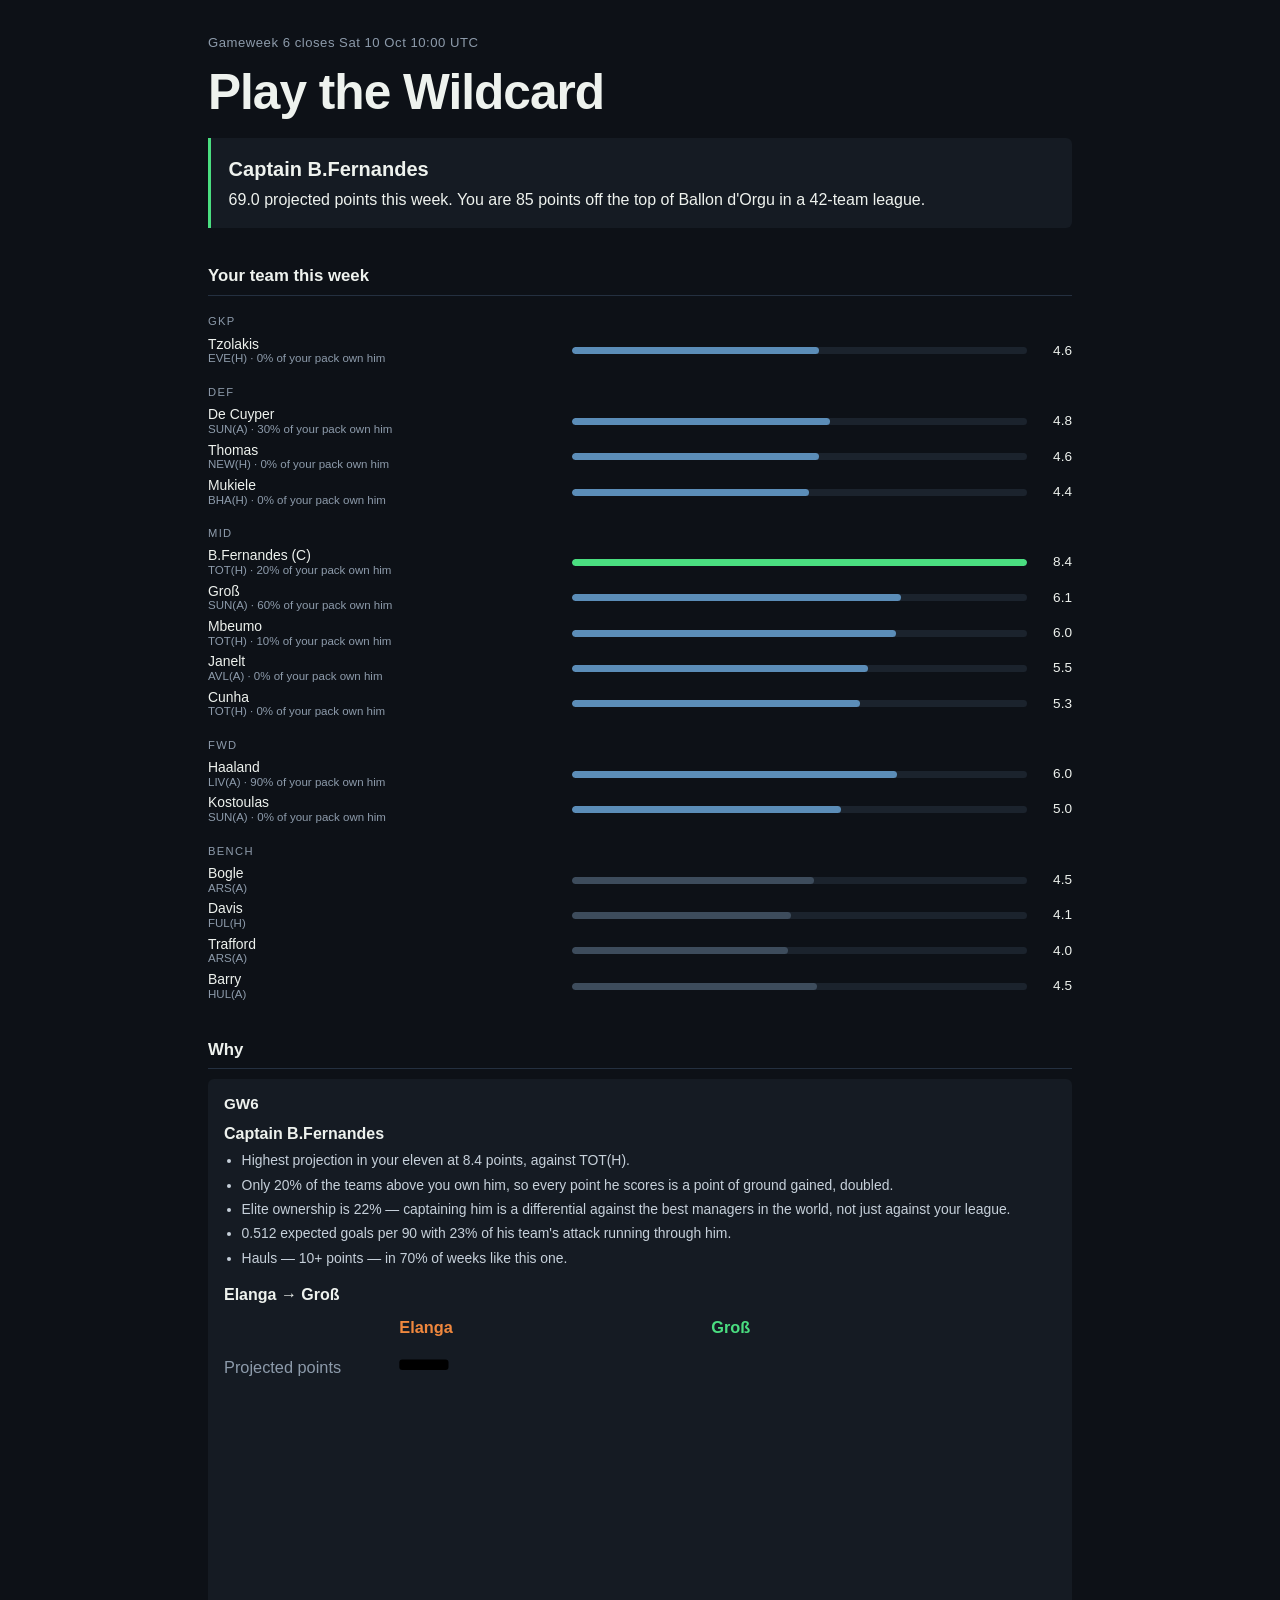
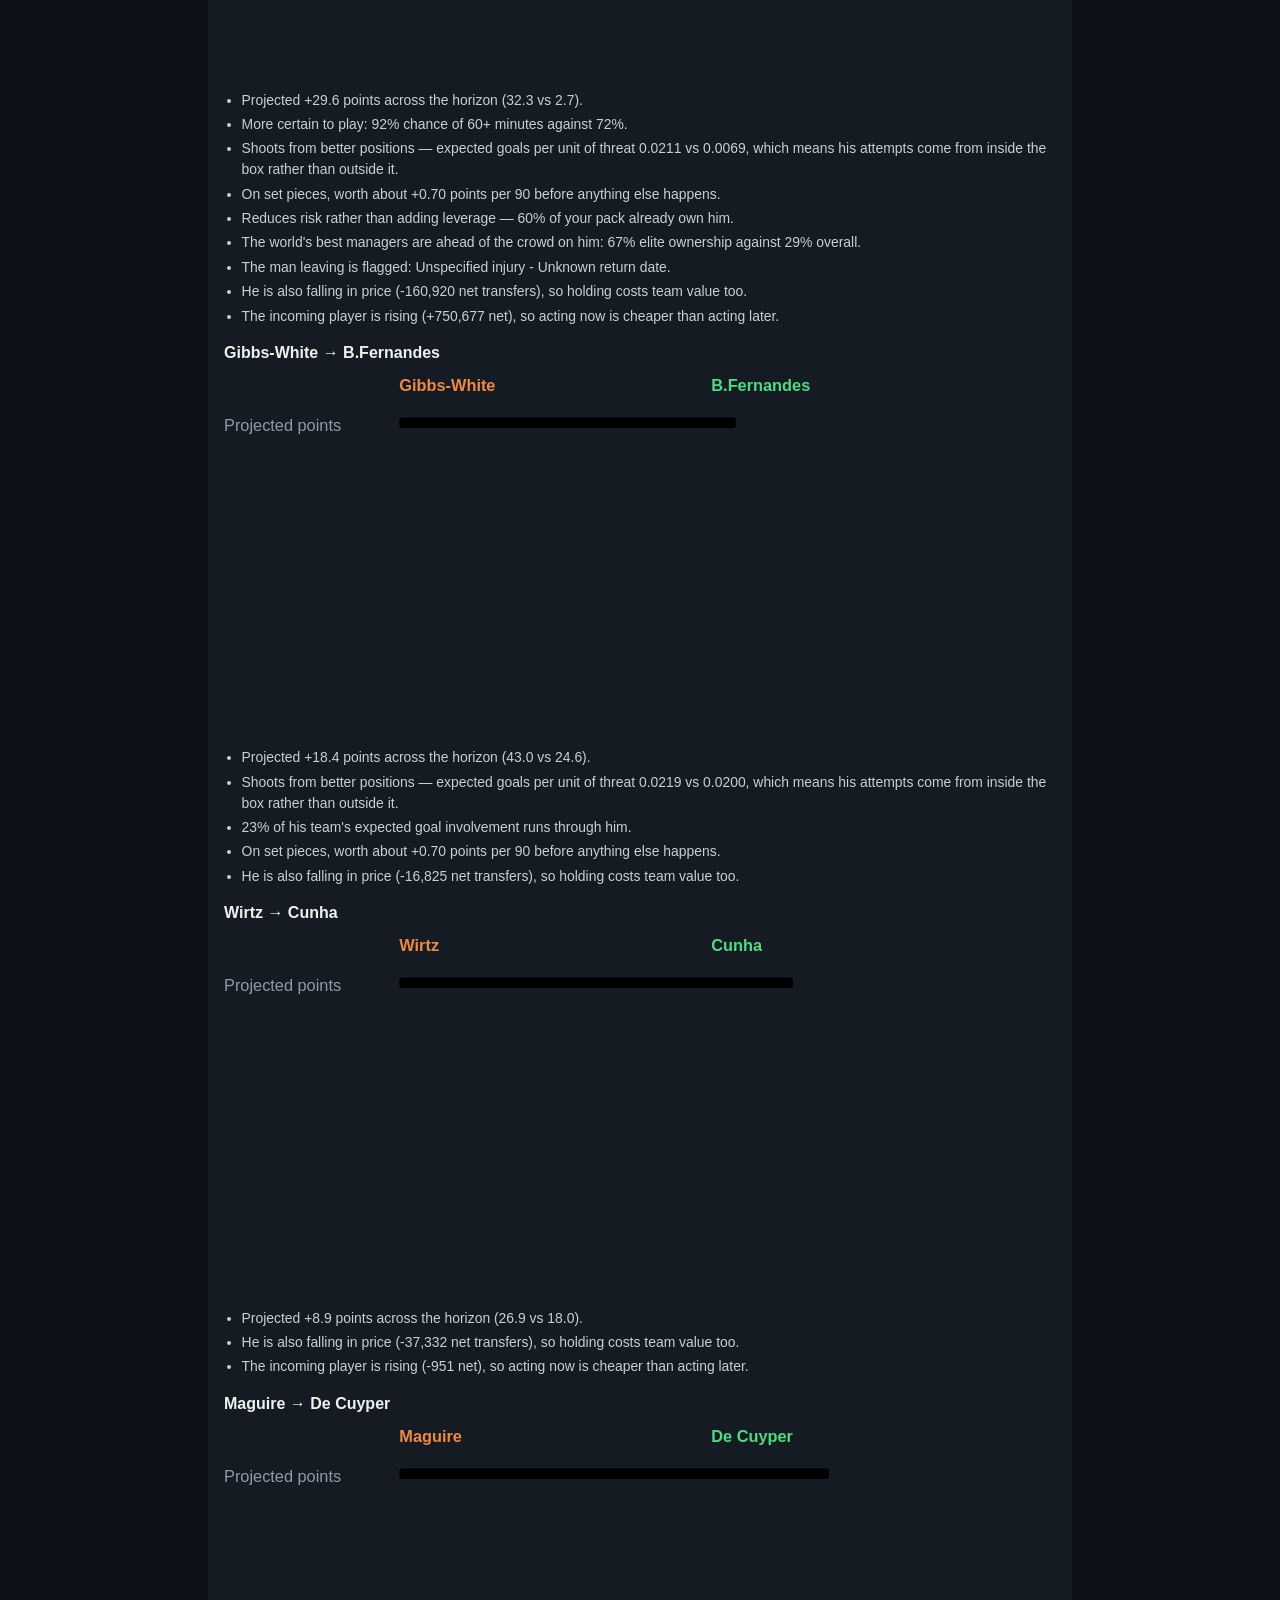
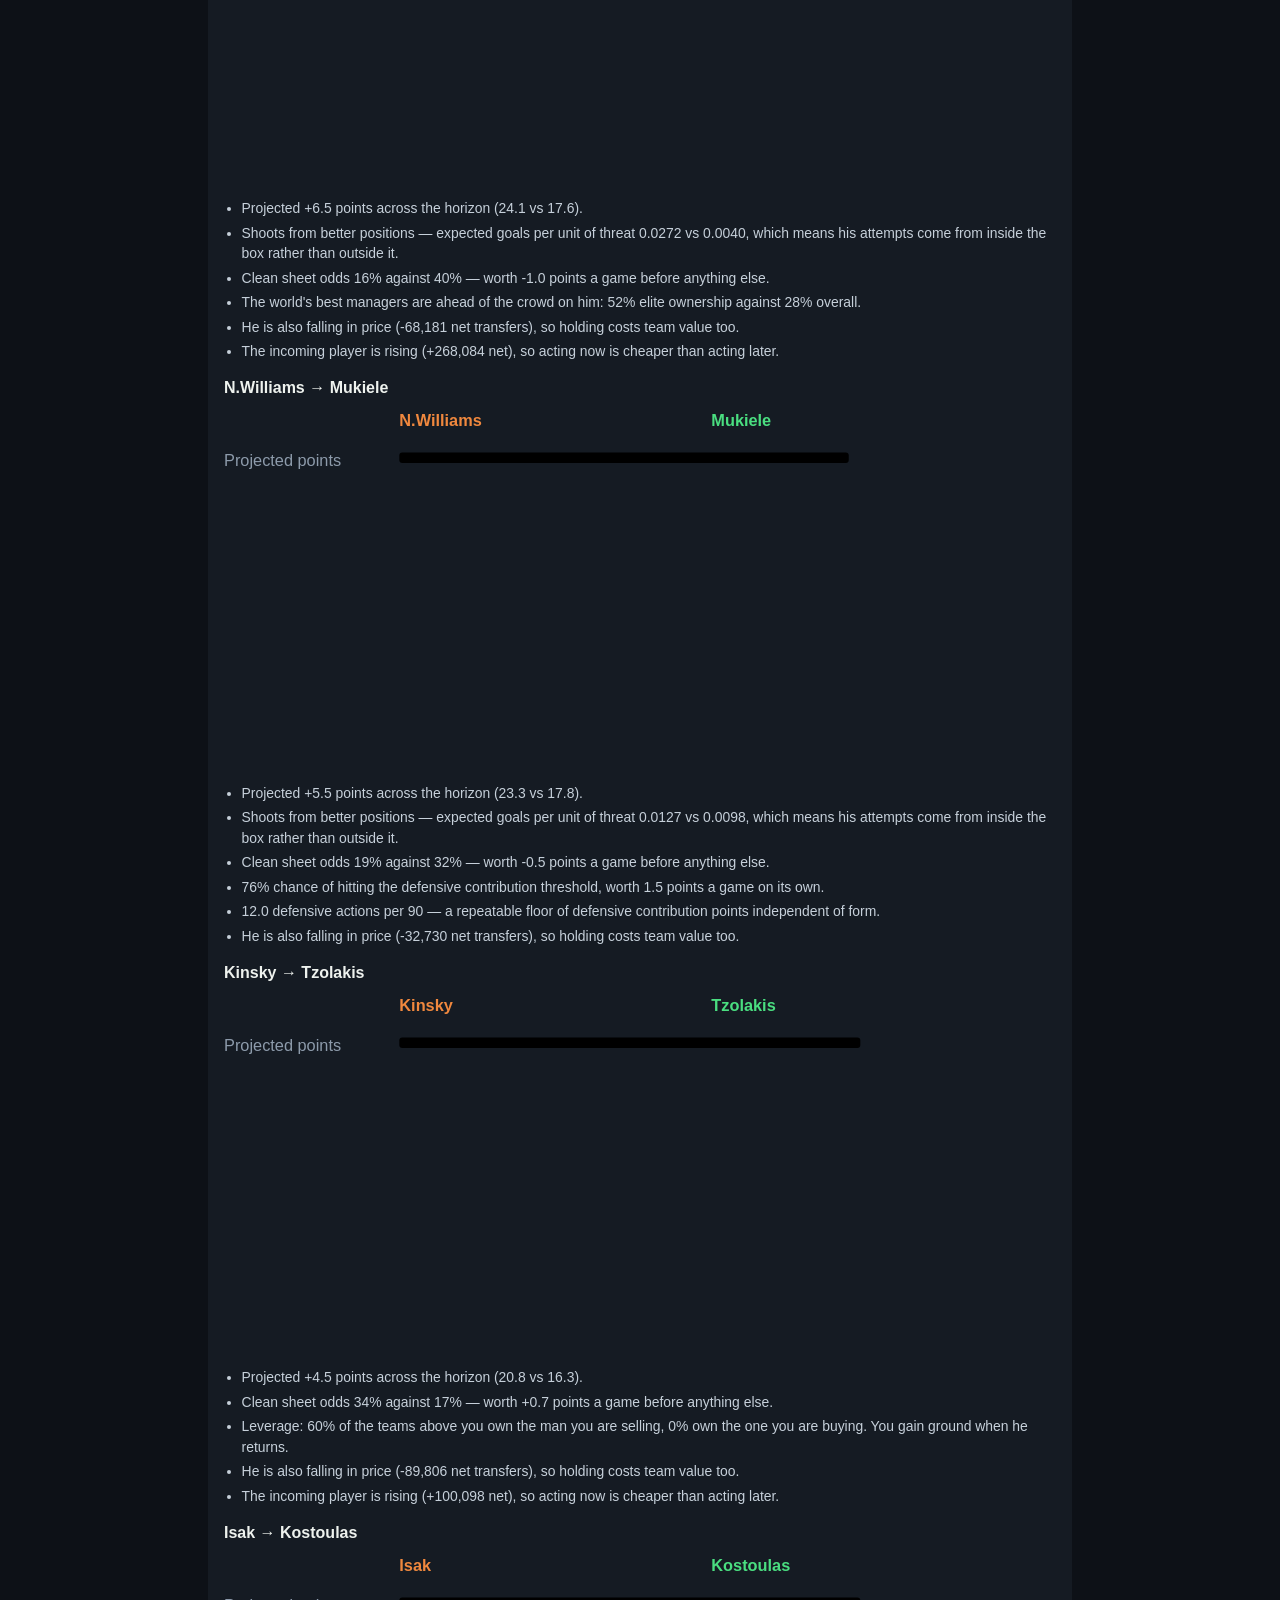
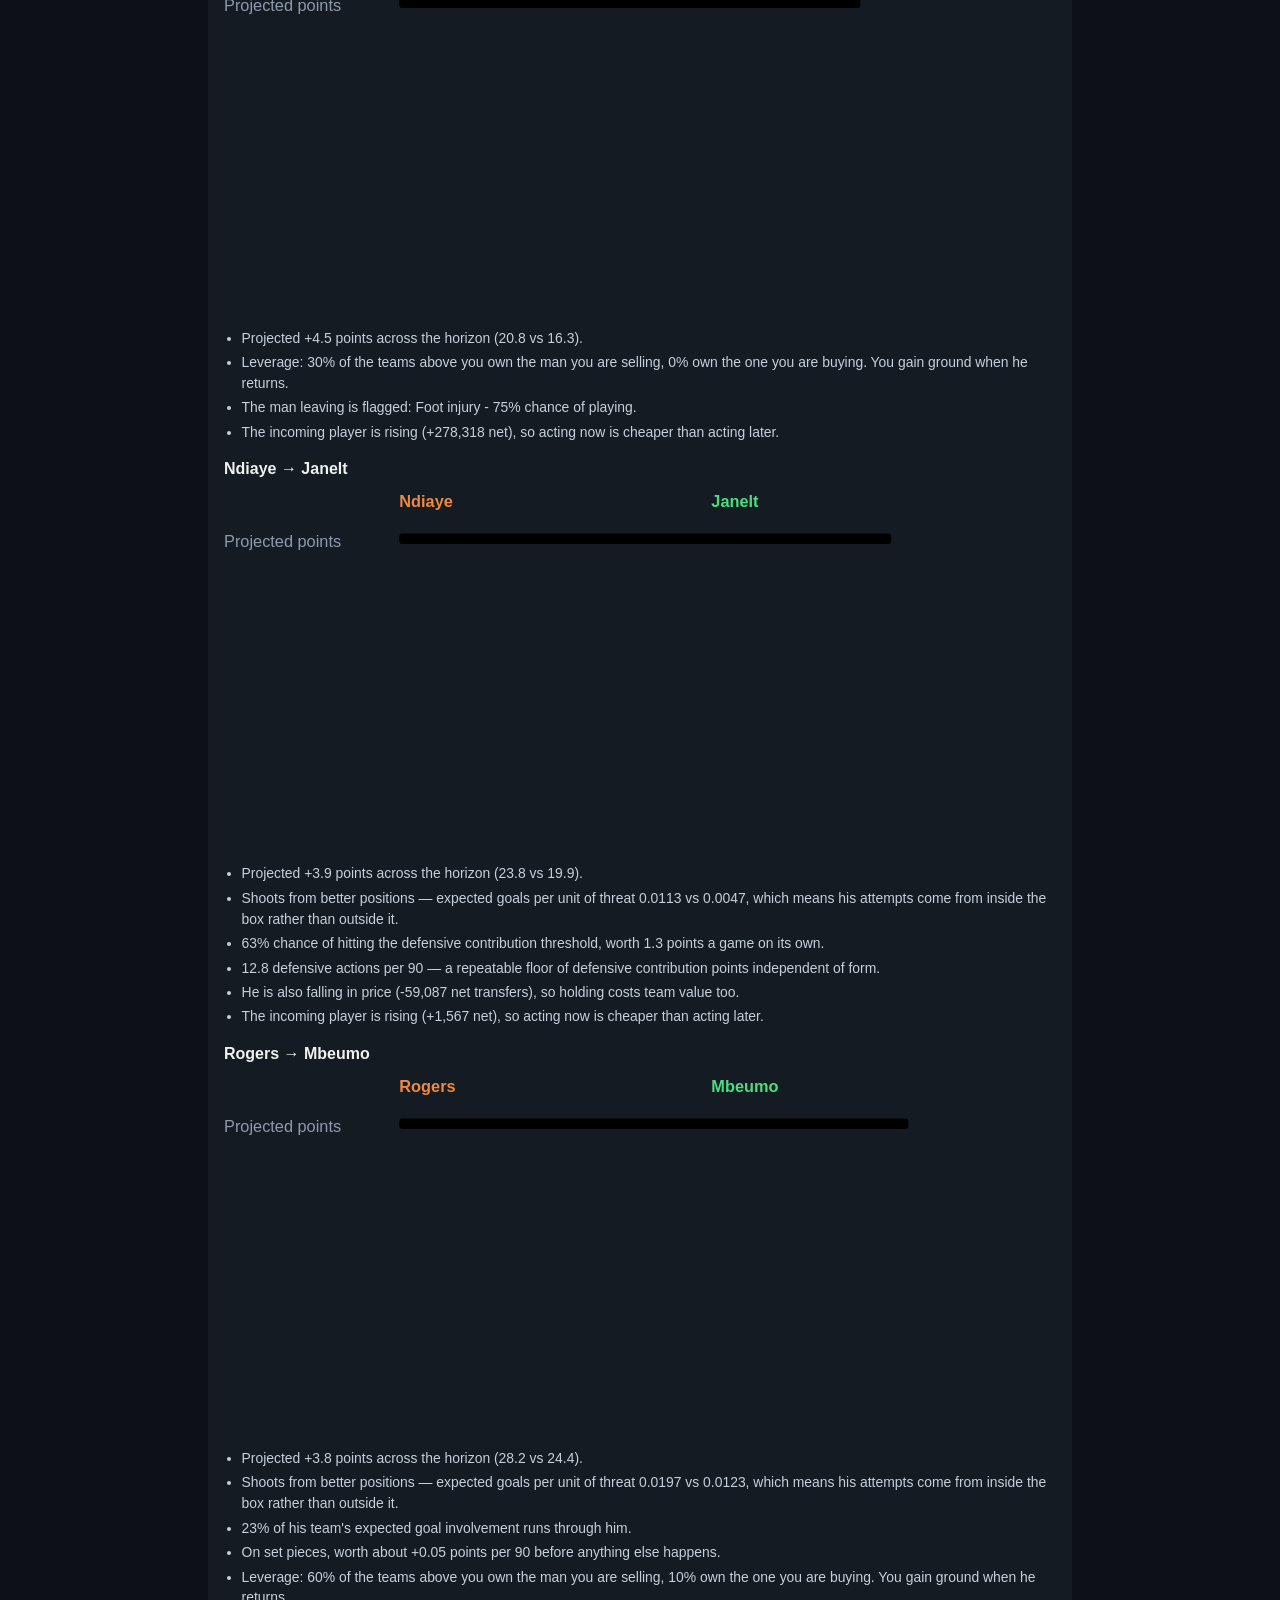
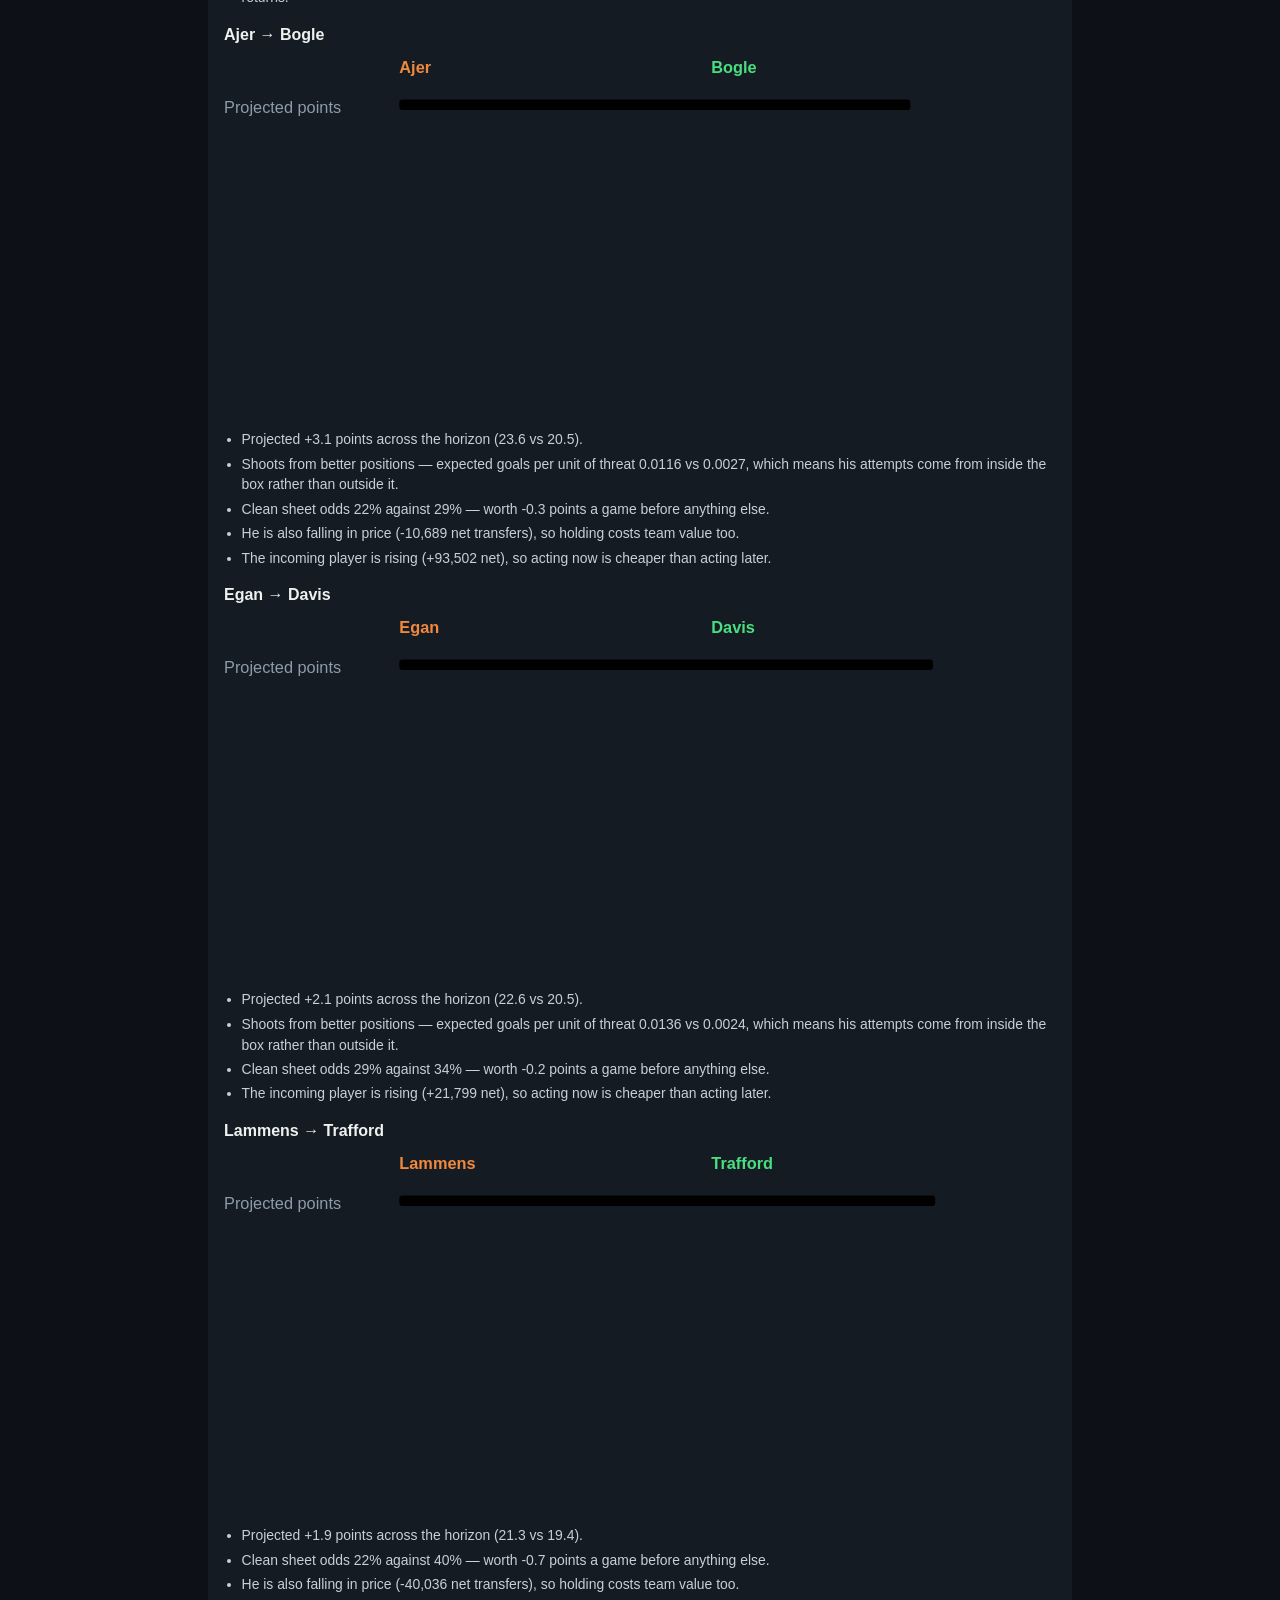
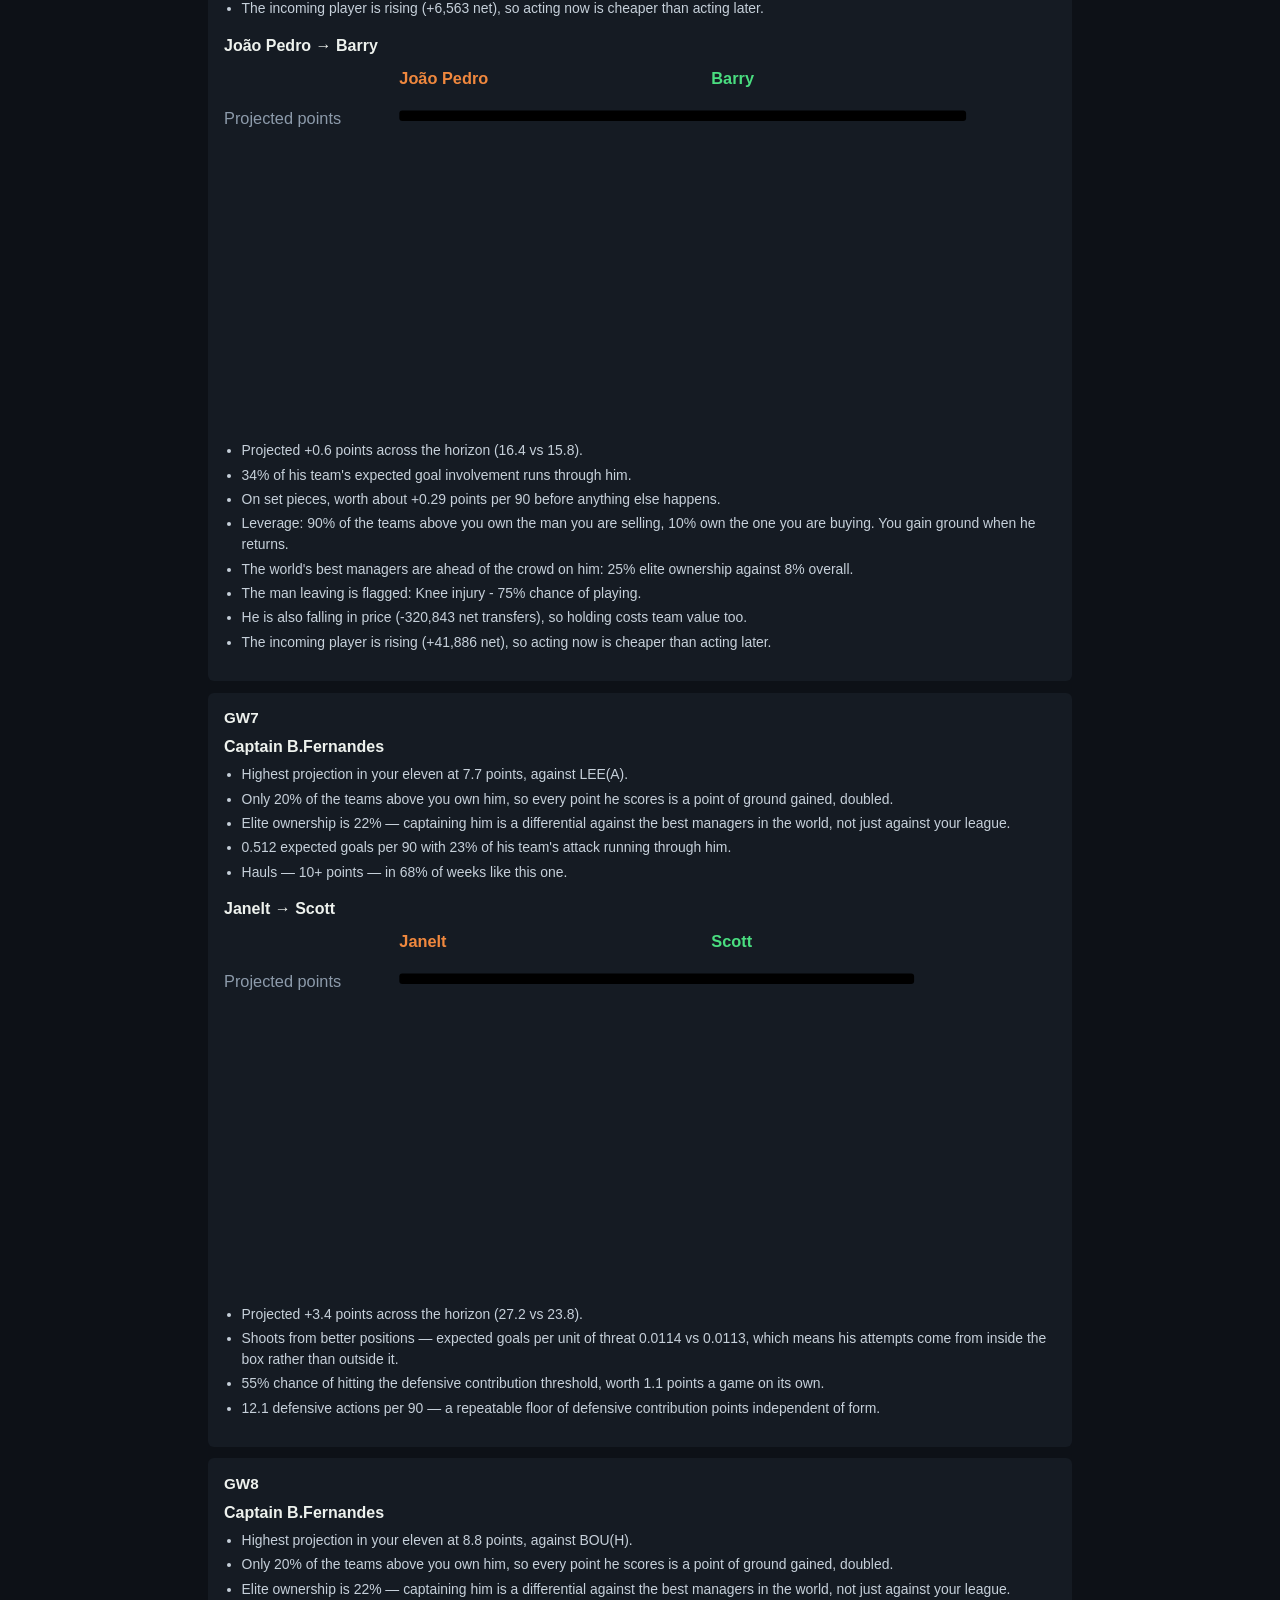
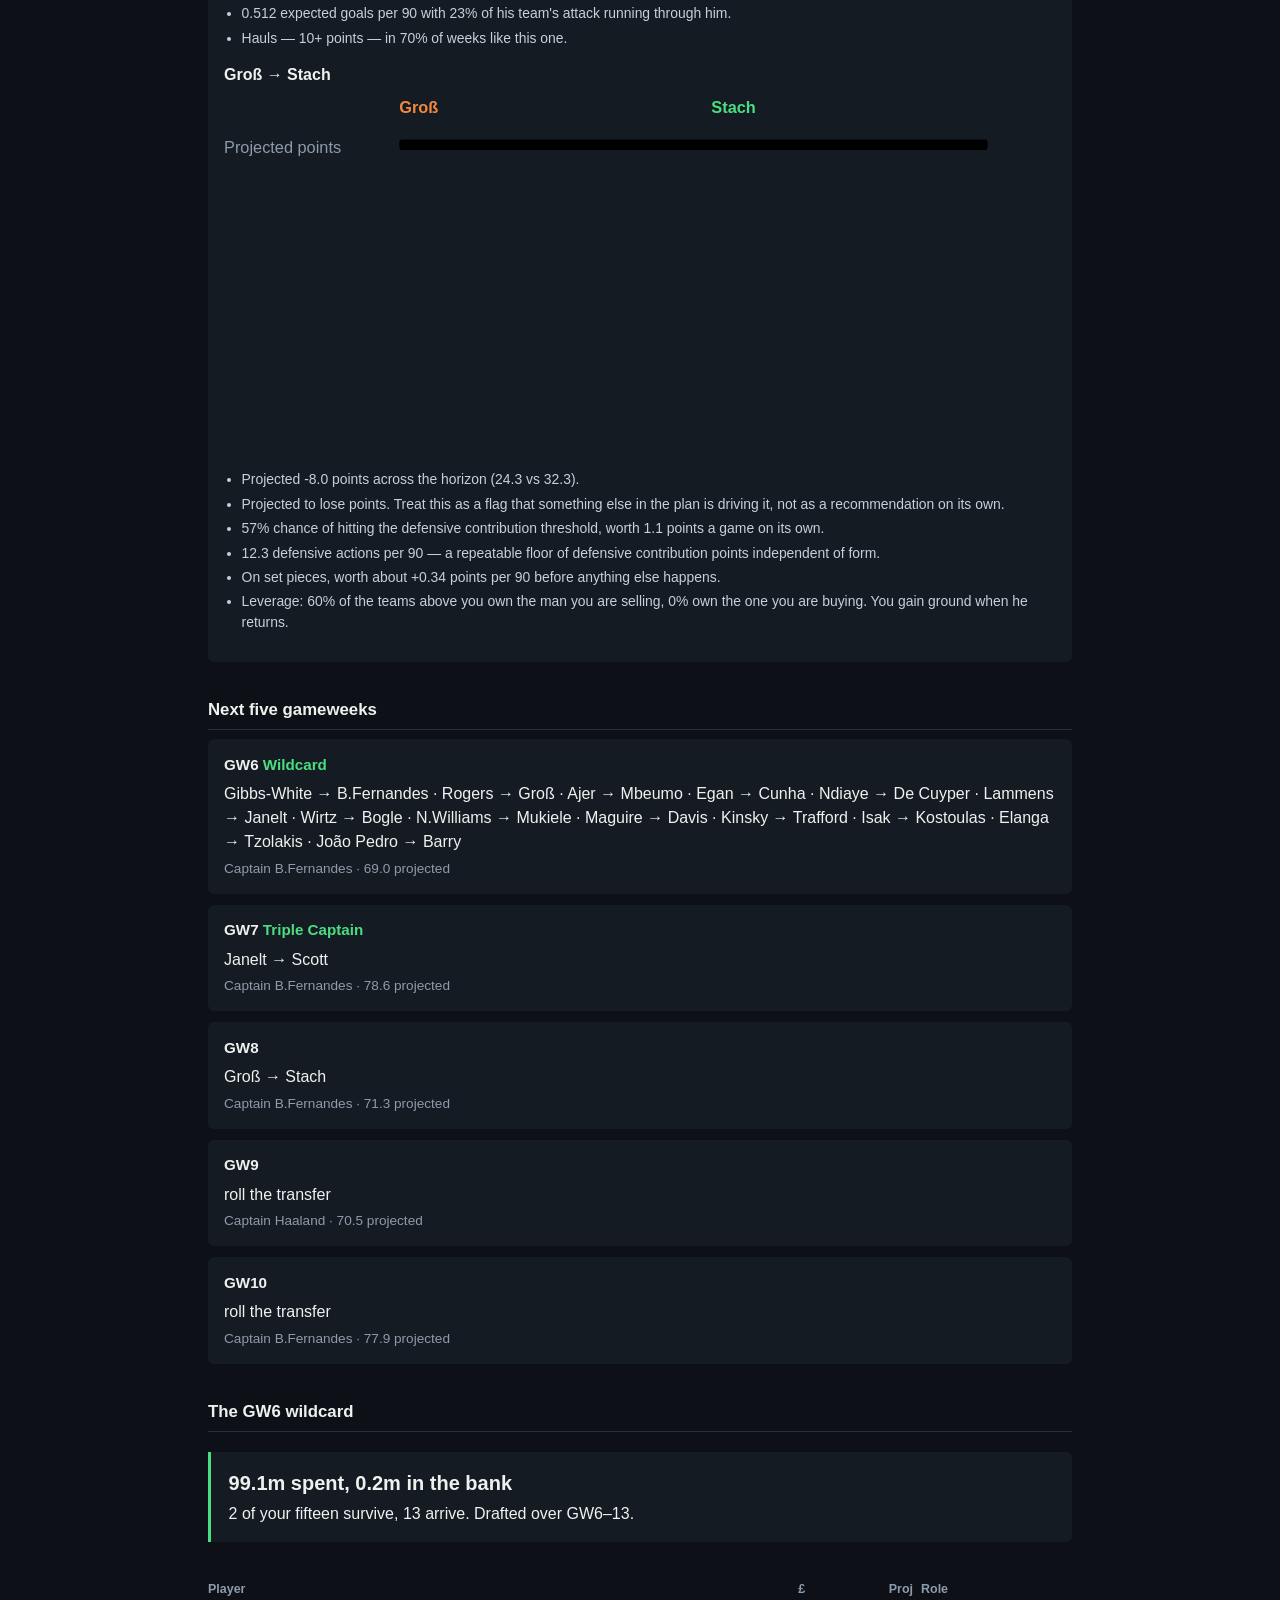
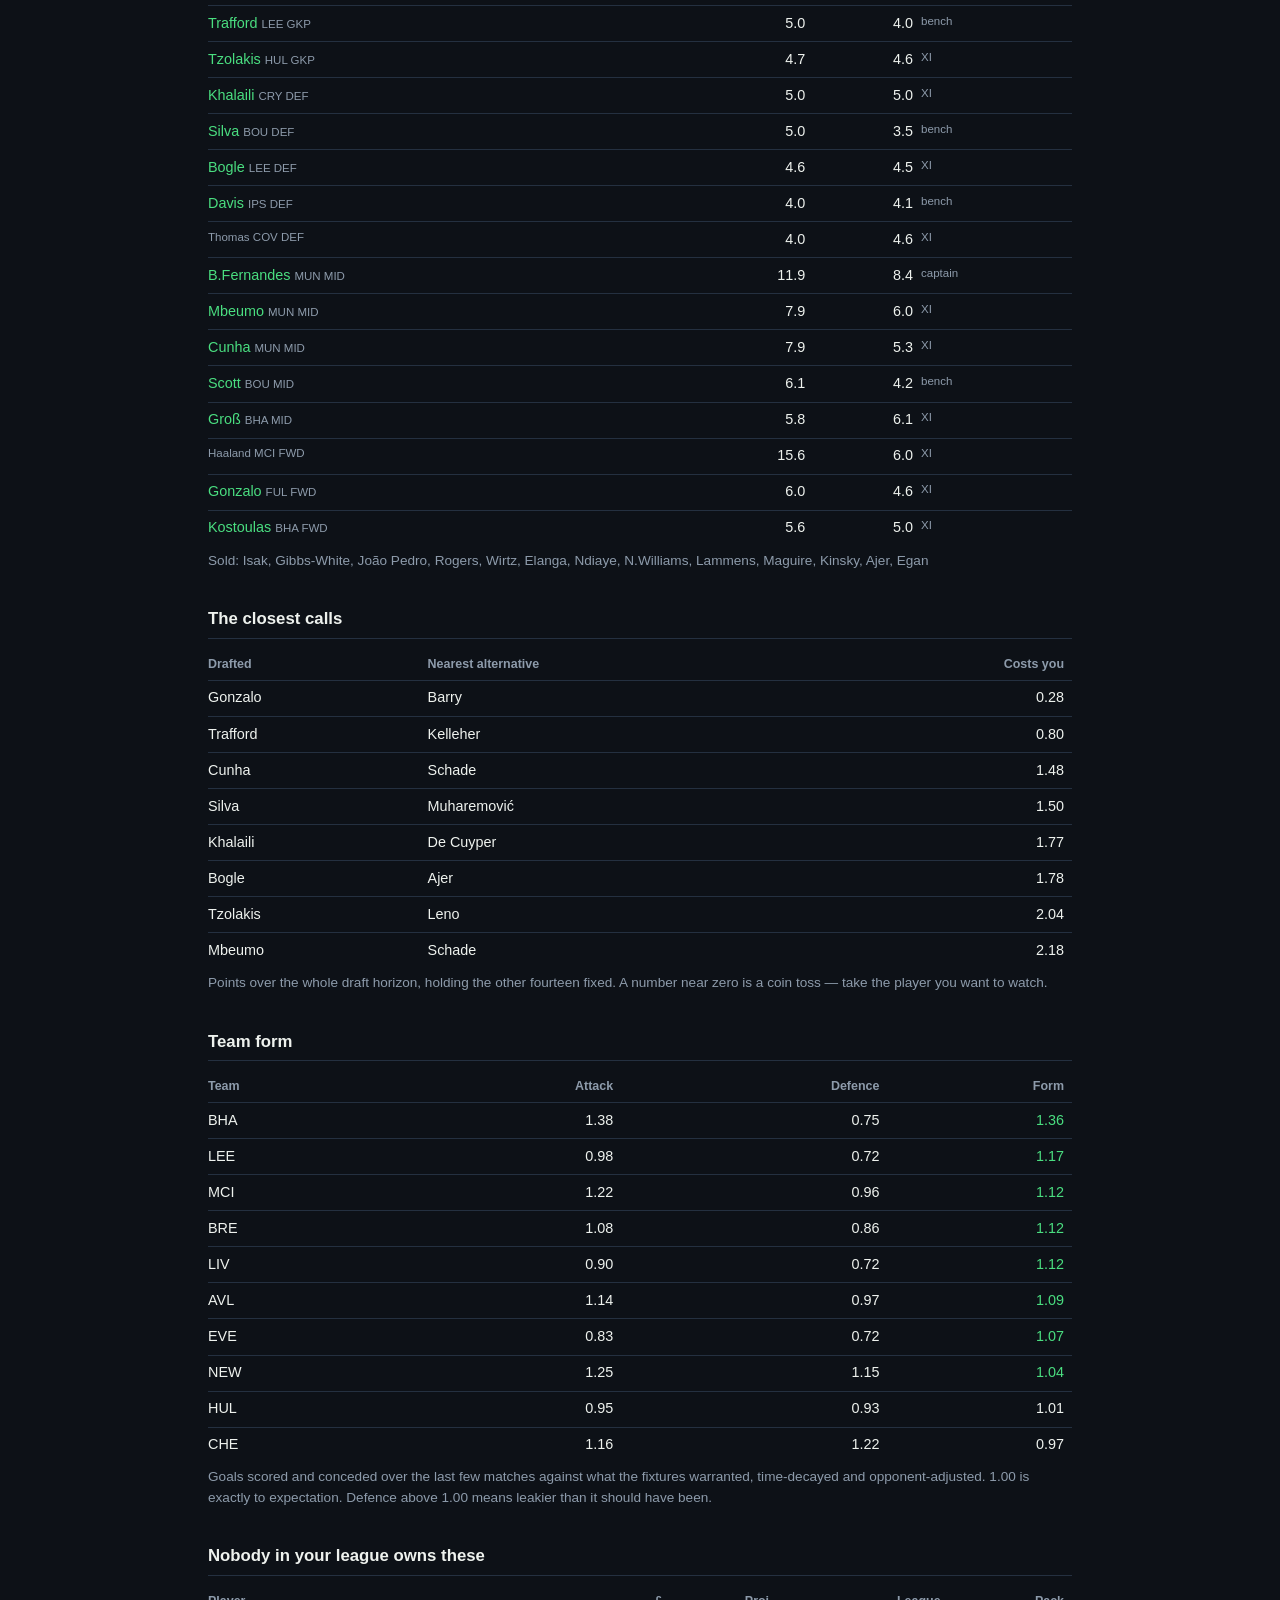
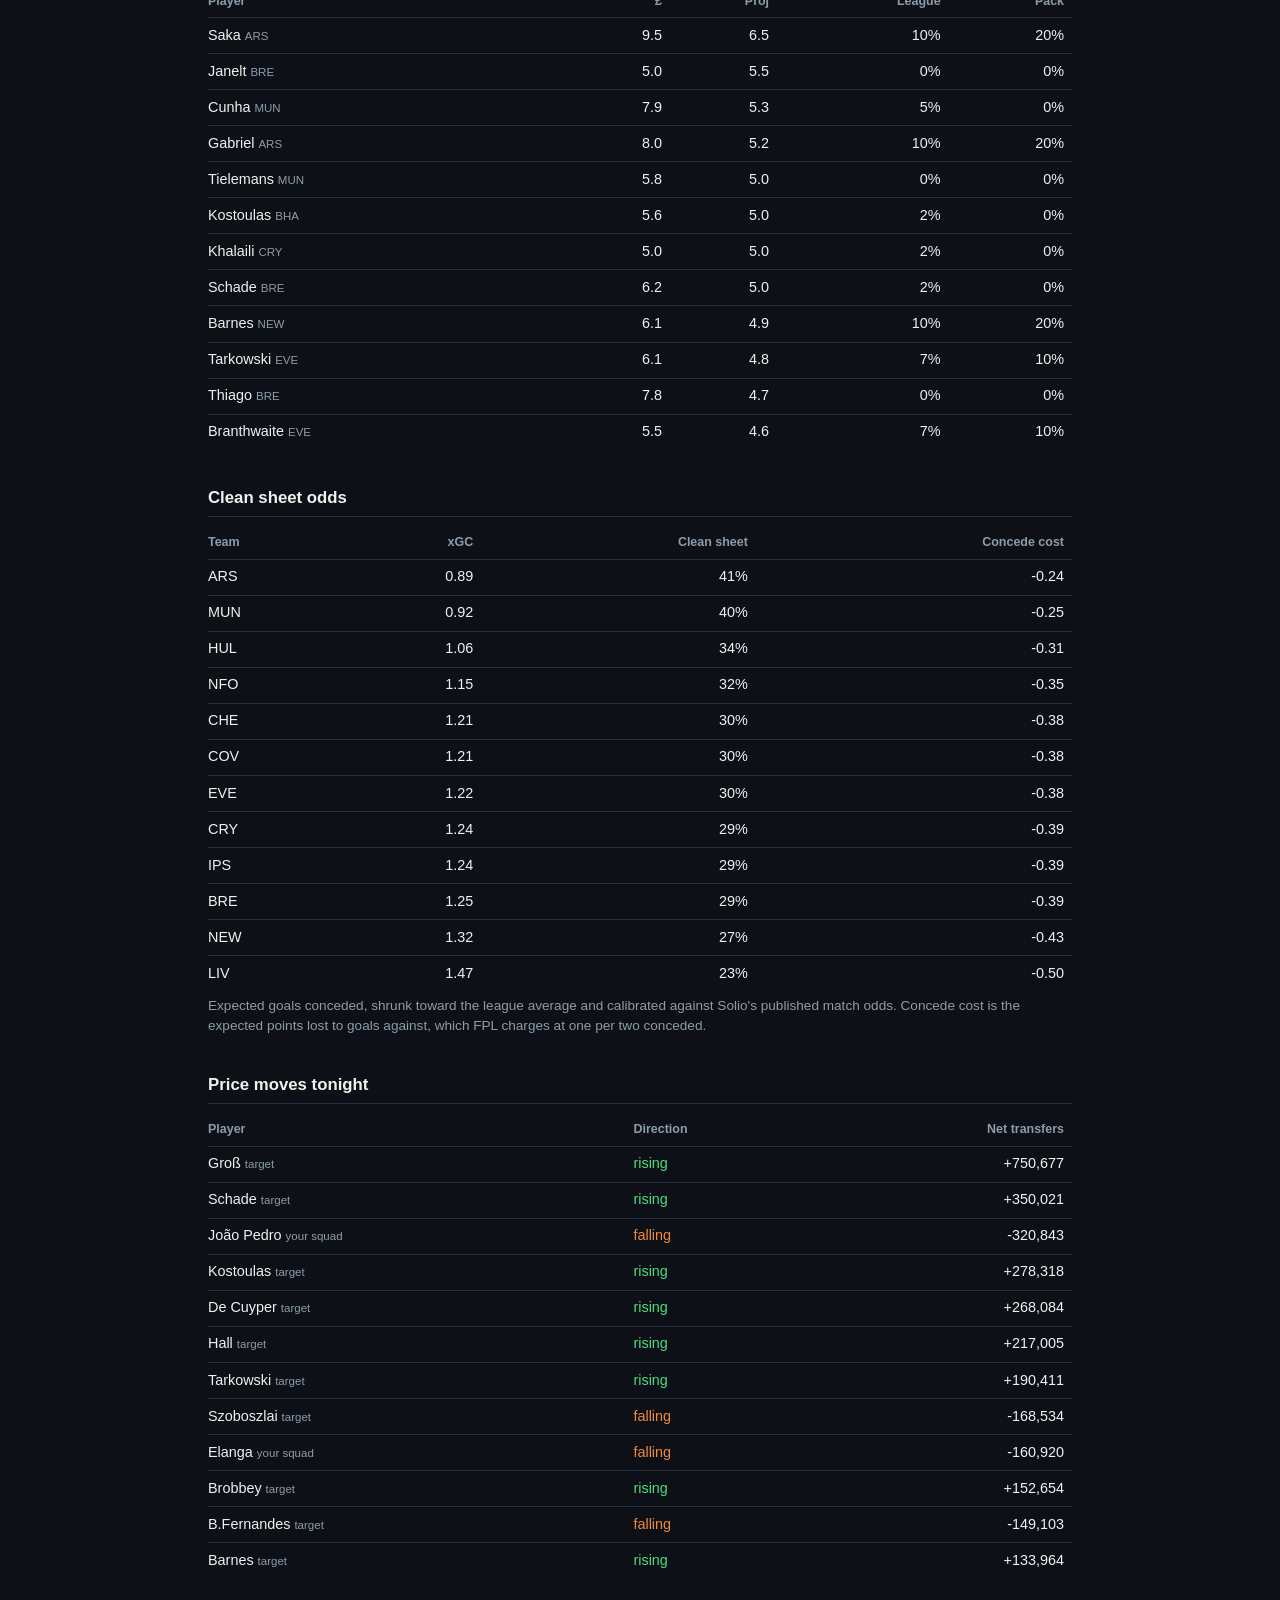
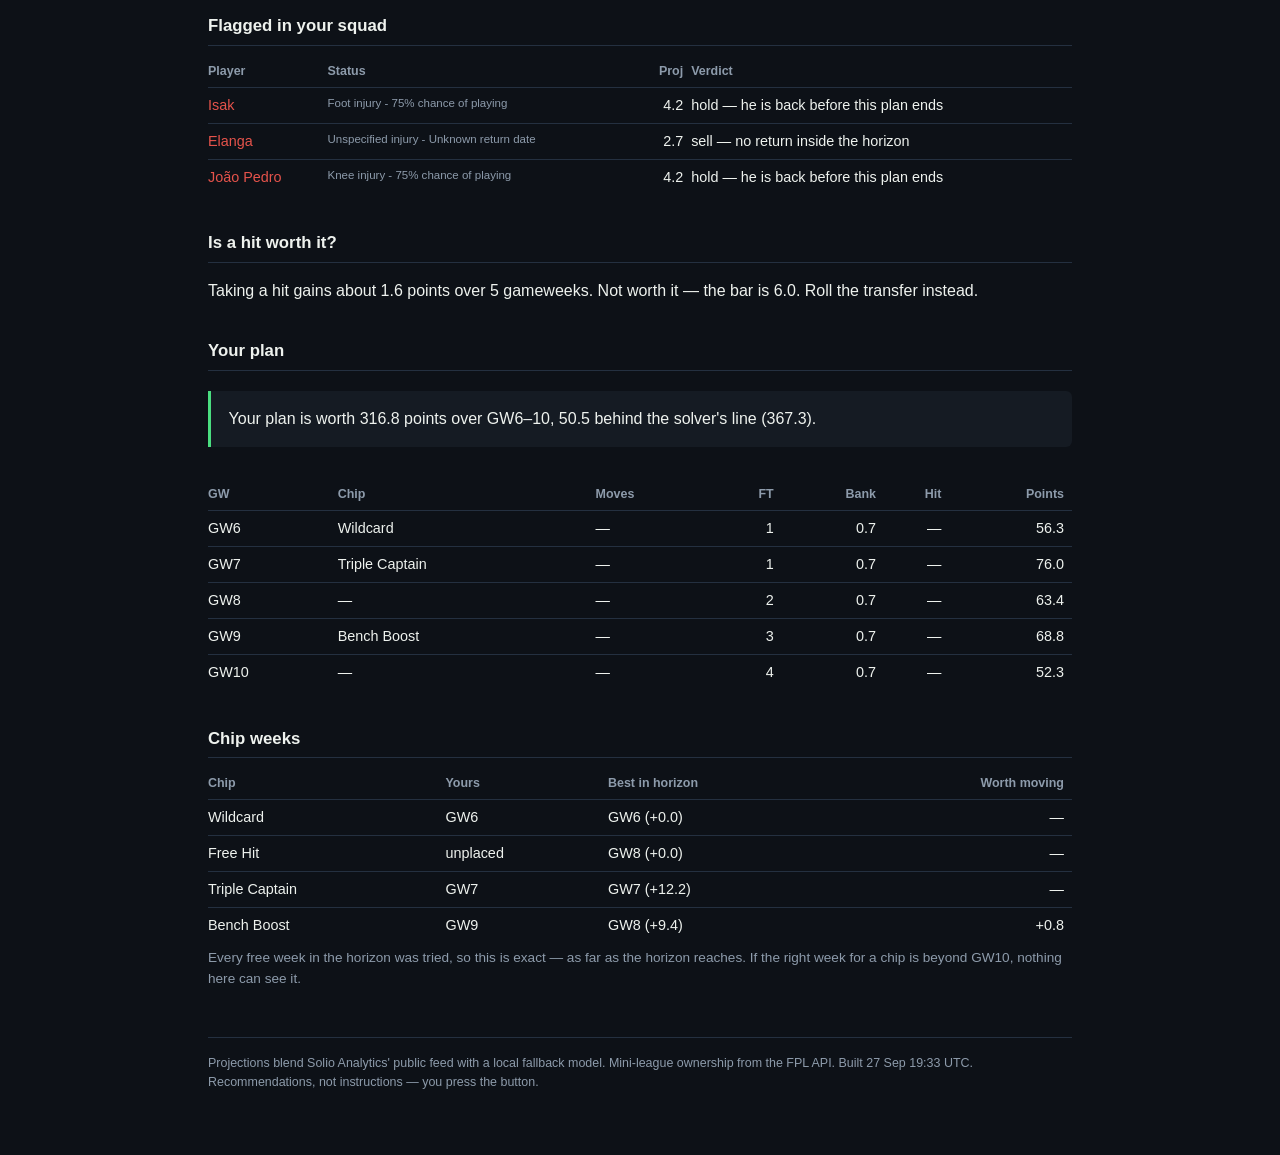
==== commit ad786e9b: "gaffer: 2026-09-27" ====
--- a/docs/report.html
+++ b/docs/report.html
@@ -46,4 +46,4 @@
 border-top:1px solid var(--line);padding-top:1rem}
 @media(prefers-reduced-motion:no-preference){.call{animation:in .4s ease-out}}
 @keyframes in{from{opacity:0;transform:translateY(4px)}to{opacity:1}}
-</style></head><body><div class=wrap><p class=deadline>Gameweek 6 closes Sat 10 Oct 10:00 UTC</p><h1>Play the Wildcard</h1><div class=call><b>Captain B.Fernandes</b>69.5 projected points this week. You are 85 points off the top of Ballon d'Orgu in a 42-team league.</div><h2>Your team this week</h2><p class=poslabel>GKP</p><div class=row><span class=lbl>Tzolakis<em>EVE(H) · 0% of your pack own him</em></span><span class=track><i style='width:53.9%;background:#5b8db8'></i></span><span class=val>4.5</span></div><p class=poslabel>DEF</p><div class=row><span class=lbl>De Cuyper<em>SUN(A) · 30% of your pack own him</em></span><span class=track><i style='width:56.4%;background:#5b8db8'></i></span><span class=val>4.7</span></div><div class=row><span class=lbl>Thomas<em>NEW(H) · 0% of your pack own him</em></span><span class=track><i style='width:54.0%;background:#5b8db8'></i></span><span class=val>4.5</span></div><div class=row><span class=lbl>Mukiele<em>BHA(H) · 0% of your pack own him</em></span><span class=track><i style='width:51.9%;background:#5b8db8'></i></span><span class=val>4.4</span></div><p class=poslabel>MID</p><div class=row><span class=lbl>B.Fernandes (C)<em>TOT(H) · 20% of your pack own him</em></span><span class=track><i style='width:100.0%;background:var(--rise)'></i></span><span class=val>8.4</span></div><div class=row><span class=lbl>Saka<em>LEE(H) · 20% of your pack own him</em></span><span class=track><i style='width:77.4%;background:#5b8db8'></i></span><span class=val>6.5</span></div><div class=row><span class=lbl>Schade<em>AVL(A) · 0% of your pack own him</em></span><span class=track><i style='width:75.8%;background:#5b8db8'></i></span><span class=val>6.4</span></div><div class=row><span class=lbl>Groß<em>SUN(A) · 60% of your pack own him</em></span><span class=track><i style='width:72.3%;background:#5b8db8'></i></span><span class=val>6.1</span></div><p class=poslabel>FWD</p><div class=row><span class=lbl>Haaland<em>LIV(A) · 90% of your pack own him</em></span><span class=track><i style='width:72.2%;background:#5b8db8'></i></span><span class=val>6.1</span></div><div class=row><span class=lbl>Kostoulas<em>SUN(A) · 0% of your pack own him</em></span><span class=track><i style='width:59.3%;background:#5b8db8'></i></span><span class=val>5.0</span></div><div class=row><span class=lbl>Barry<em>HUL(A) · 10% of your pack own him</em></span><span class=track><i style='width:53.3%;background:#5b8db8'></i></span><span class=val>4.5</span></div><p class=poslabel>BENCH</p><div class=row><span class=lbl>Scott<em>CHE(A)</em></span><span class=track><i style='width:50.1%;background:#3d4c5c'></i></span><span class=val>4.2</span></div><div class=row><span class=lbl>Bogle<em>ARS(A)</em></span><span class=track><i style='width:52.9%;background:#3d4c5c'></i></span><span class=val>4.4</span></div><div class=row><span class=lbl>Davis<em>FUL(H)</em></span><span class=track><i style='width:47.8%;background:#3d4c5c'></i></span><span class=val>4.0</span></div><div class=row><span class=lbl>Trafford<em>ARS(A)</em></span><span class=track><i style='width:47.1%;background:#3d4c5c'></i></span><span class=val>4.0</span></div><h2>Why</h2><div class=week><h3>GW6</h3><b>Captain B.Fernandes</b><ul><li>Highest projection in your eleven at 8.4 points, against TOT(H).</li><li>Only 20% of the teams above you own him, so every point he scores is a point of ground gained, doubled.</li><li>Elite ownership is 23% — captaining him is a differential against the best managers in the world, not just against your league.</li><li>0.512 expected goals per 90 with 23% of his team&#x27;s attack running through him.</li><li>Hauls — 10+ points — in 70% of weeks like this one.</li></ul><b>Elanga &rarr; Scott</b><svg viewBox='0 0 560 242' class=cmp role=img aria-label='Comparison of Elanga and Scott'><text x='118' y='12' class=k>Elanga</text><text x='328' y='12' class=k2>Scott</text><text x='0' y='39' class=lb>Projected points</text><rect x='118' y='30' width='39.3' height='7' rx='2' class=a/><rect x='118' y='40' width='396.0' height='7' rx='2' class=b/><text x='0' y='65' class=lb>Starts 60+ mins</text><rect x='118' y='56' width='315.7' height='7' rx='2' class=a/><rect x='118' y='66' width='396.0' height='7' rx='2' class=b/><text x='0' y='91' class=lb>xG per 90</text><rect x='118' y='82' width='396.0' height='7' rx='2' class=a/><rect x='118' y='92' width='313.4' height='7' rx='2' class=b/><text x='0' y='117' class=lb>xA per 90</text><rect x='118' y='108' width='396.0' height='7' rx='2' class=a/><rect x='118' y='118' width='255.0' height='7' rx='2' class=b/><text x='0' y='143' class=lb>Shot quality</text><rect x='118' y='134' width='239.7' height='7' rx='2' class=a/><rect x='118' y='144' width='396.0' height='7' rx='2' class=b/><text x='0' y='169' class=lb>Share of team attack</text><rect x='118' y='160' width='355.2' height='7' rx='2' class=a/><rect x='118' y='170' width='396.0' height='7' rx='2' class=b/><text x='0' y='195' class=lb>Defensive actions/90</text><rect x='118' y='186' width='114.5' height='7' rx='2' class=a/><rect x='118' y='196' width='396.0' height='7' rx='2' class=b/><text x='0' y='221' class=lb>Pack ownership</text><rect x='118' y='212' width='1.0' height='7' rx='2' class=a/><rect x='118' y='222' width='1.0' height='7' rx='2' class=b/></svg><ul><li>Projected +24.5 points across the horizon (27.2 vs 2.7).</li><li>More certain to play: 91% chance of 60+ minutes against 72%.</li><li>Shoots from better positions — expected goals per unit of threat 0.0114 vs 0.0069, which means his attempts come from inside the box rather than outside it.</li><li>55% chance of hitting the defensive contribution threshold, worth 1.1 points a game on its own.</li><li>12.1 defensive actions per 90 — a repeatable floor of defensive contribution points independent of form.</li><li>The man leaving is flagged: Unspecified injury - Unknown return date.</li><li>He is also falling in price (-157,536 net transfers), so holding costs team value too.</li></ul><b>Gibbs-White &rarr; B.Fernandes</b><svg viewBox='0 0 560 242' class=cmp role=img aria-label='Comparison of Gibbs-White and B.Fernandes'><text x='118' y='12' class=k>Gibbs-White</text><text x='328' y='12' class=k2>B.Fernandes</text><text x='0' y='39' class=lb>Projected points</text><rect x='118' y='30' width='227.1' height='7' rx='2' class=a/><rect x='118' y='40' width='396.0' height='7' rx='2' class=b/><text x='0' y='65' class=lb>Starts 60+ mins</text><rect x='118' y='56' width='388.8' height='7' rx='2' class=a/><rect x='118' y='66' width='396.0' height='7' rx='2' class=b/><text x='0' y='91' class=lb>xG per 90</text><rect x='118' y='82' width='241.3' height='7' rx='2' class=a/><rect x='118' y='92' width='396.0' height='7' rx='2' class=b/><text x='0' y='117' class=lb>xA per 90</text><rect x='118' y='108' width='396.0' height='7' rx='2' class=a/><rect x='118' y='118' width='368.1' height='7' rx='2' class=b/><text x='0' y='143' class=lb>Shot quality</text><rect x='118' y='134' width='361.6' height='7' rx='2' class=a/><rect x='118' y='144' width='396.0' height='7' rx='2' class=b/><text x='0' y='169' class=lb>Share of team attack</text><rect x='118' y='160' width='380.8' height='7' rx='2' class=a/><rect x='118' y='170' width='396.0' height='7' rx='2' class=b/><text x='0' y='195' class=lb>Defensive actions/90</text><rect x='118' y='186' width='286.8' height='7' rx='2' class=a/><rect x='118' y='196' width='396.0' height='7' rx='2' class=b/><text x='0' y='221' class=lb>Pack ownership</text><rect x='118' y='212' width='396.0' height='7' rx='2' class=a/><rect x='118' y='222' width='198.0' height='7' rx='2' class=b/></svg><ul><li>Projected +18.3 points across the horizon (42.9 vs 24.6).</li><li>Shoots from better positions — expected goals per unit of threat 0.0219 vs 0.0200, which means his attempts come from inside the box rather than outside it.</li><li>23% of his team&#x27;s expected goal involvement runs through him.</li><li>On set pieces, worth about +0.70 points per 90 before anything else happens.</li><li>He is also falling in price (-17,138 net transfers), so holding costs team value too.</li></ul><b>Ndiaye &rarr; Groß</b><svg viewBox='0 0 560 242' class=cmp role=img aria-label='Comparison of Ndiaye and Groß'><text x='118' y='12' class=k>Ndiaye</text><text x='328' y='12' class=k2>Groß</text><text x='0' y='39' class=lb>Projected points</text><rect x='118' y='30' width='244.7' height='7' rx='2' class=a/><rect x='118' y='40' width='396.0' height='7' rx='2' class=b/><text x='0' y='65' class=lb>Starts 60+ mins</text><rect x='118' y='56' width='362.0' height='7' rx='2' class=a/><rect x='118' y='66' width='396.0' height='7' rx='2' class=b/><text x='0' y='91' class=lb>xG per 90</text><rect x='118' y='82' width='99.6' height='7' rx='2' class=a/><rect x='118' y='92' width='396.0' height='7' rx='2' class=b/><text x='0' y='117' class=lb>xA per 90</text><rect x='118' y='108' width='313.1' height='7' rx='2' class=a/><rect x='118' y='118' width='396.0' height='7' rx='2' class=b/><text x='0' y='143' class=lb>Shot quality</text><rect x='118' y='134' width='88.2' height='7' rx='2' class=a/><rect x='118' y='144' width='396.0' height='7' rx='2' class=b/><text x='0' y='169' class=lb>Share of team attack</text><rect x='118' y='160' width='123.6' height='7' rx='2' class=a/><rect x='118' y='170' width='396.0' height='7' rx='2' class=b/><text x='0' y='195' class=lb>Defensive actions/90</text><rect x='118' y='186' width='396.0' height='7' rx='2' class=a/><rect x='118' y='196' width='199.9' height='7' rx='2' class=b/><text x='0' y='221' class=lb>Pack ownership</text><rect x='118' y='212' width='66.0' height='7' rx='2' class=a/><rect x='118' y='222' width='396.0' height='7' rx='2' class=b/></svg><ul><li>Projected +12.3 points across the horizon (32.2 vs 19.9).</li><li>Shoots from better positions — expected goals per unit of threat 0.0211 vs 0.0047, which means his attempts come from inside the box rather than outside it.</li><li>On set pieces, worth about +0.70 points per 90 before anything else happens.</li><li>Reduces risk rather than adding leverage — 60% of your pack already own him.</li><li>The world&#x27;s best managers are ahead of the crowd on him: 66% elite ownership against 28% overall.</li><li>He is also falling in price (-57,586 net transfers), so holding costs team value too.</li><li>The incoming player is rising (+732,029 net), so acting now is cheaper than acting later.</li></ul><b>Wirtz &rarr; Schade</b><svg viewBox='0 0 560 242' class=cmp role=img aria-label='Comparison of Wirtz and Schade'><text x='118' y='12' class=k>Wirtz</text><text x='328' y='12' class=k2>Schade</text><text x='0' y='39' class=lb>Projected points</text><rect x='118' y='30' width='268.0' height='7' rx='2' class=a/><rect x='118' y='40' width='396.0' height='7' rx='2' class=b/><text x='0' y='65' class=lb>Starts 60+ mins</text><rect x='118' y='56' width='384.4' height='7' rx='2' class=a/><rect x='118' y='66' width='396.0' height='7' rx='2' class=b/><text x='0' y='91' class=lb>xG per 90</text><rect x='118' y='82' width='289.9' height='7' rx='2' class=a/><rect x='118' y='92' width='396.0' height='7' rx='2' class=b/><text x='0' y='117' class=lb>xA per 90</text><rect x='118' y='108' width='396.0' height='7' rx='2' class=a/><rect x='118' y='118' width='281.6' height='7' rx='2' class=b/><text x='0' y='143' class=lb>Shot quality</text><rect x='118' y='134' width='396.0' height='7' rx='2' class=a/><rect x='118' y='144' width='380.0' height='7' rx='2' class=b/><text x='0' y='169' class=lb>Share of team attack</text><rect x='118' y='160' width='371.7' height='7' rx='2' class=a/><rect x='118' y='170' width='396.0' height='7' rx='2' class=b/><text x='0' y='195' class=lb>Defensive actions/90</text><rect x='118' y='186' width='396.0' height='7' rx='2' class=a/><rect x='118' y='196' width='332.4' height='7' rx='2' class=b/><text x='0' y='221' class=lb>Pack ownership</text><rect x='118' y='212' width='1.0' height='7' rx='2' class=a/><rect x='118' y='222' width='1.0' height='7' rx='2' class=b/></svg><ul><li>Projected +8.6 points across the horizon (26.6 vs 18.0).</li><li>On set pieces, worth about +0.05 points per 90 before anything else happens.</li><li>He is also falling in price (-36,389 net transfers), so holding costs team value too.</li><li>The incoming player is rising (+339,189 net), so acting now is cheaper than acting later.</li></ul><b>Maguire &rarr; De Cuyper</b><svg viewBox='0 0 560 242' class=cmp role=img aria-label='Comparison of Maguire and De Cuyper'><text x='118' y='12' class=k>Maguire</text><text x='328' y='12' class=k2>De Cuyper</text><text x='0' y='39' class=lb>Projected points</text><rect x='118' y='30' width='288.3' height='7' rx='2' class=a/><rect x='118' y='40' width='396.0' height='7' rx='2' class=b/><text x='0' y='65' class=lb>Starts 60+ mins</text><rect x='118' y='56' width='396.0' height='7' rx='2' class=a/><rect x='118' y='66' width='389.0' height='7' rx='2' class=b/><text x='0' y='91' class=lb>xG per 90</text><rect x='118' y='82' width='48.0' height='7' rx='2' class=a/><rect x='118' y='92' width='396.0' height='7' rx='2' class=b/><text x='0' y='117' class=lb>xA per 90</text><rect x='118' y='108' width='254.8' height='7' rx='2' class=a/><rect x='118' y='118' width='396.0' height='7' rx='2' class=b/><text x='0' y='143' class=lb>Shot quality</text><rect x='118' y='134' width='58.2' height='7' rx='2' class=a/><rect x='118' y='144' width='396.0' height='7' rx='2' class=b/><text x='0' y='169' class=lb>Share of team attack</text><rect x='118' y='160' width='119.1' height='7' rx='2' class=a/><rect x='118' y='170' width='396.0' height='7' rx='2' class=b/><text x='0' y='195' class=lb>Defensive actions/90</text><rect x='118' y='186' width='396.0' height='7' rx='2' class=a/><rect x='118' y='196' width='217.2' height='7' rx='2' class=b/><text x='0' y='221' class=lb>Pack ownership</text><rect x='118' y='212' width='264.0' height='7' rx='2' class=a/><rect x='118' y='222' width='396.0' height='7' rx='2' class=b/></svg><ul><li>Projected +6.5 points across the horizon (23.9 vs 17.4).</li><li>Shoots from better positions — expected goals per unit of threat 0.0272 vs 0.0040, which means his attempts come from inside the box rather than outside it.</li><li>Clean sheet odds 15% against 39% — worth -1.0 points a game before anything else.</li><li>The world&#x27;s best managers are ahead of the crowd on him: 51% elite ownership against 28% overall.</li><li>He is also falling in price (-66,609 net transfers), so holding costs team value too.</li><li>The incoming player is rising (+259,960 net), so acting now is cheaper than acting later.</li></ul><b>N.Williams &rarr; Mukiele</b><svg viewBox='0 0 560 242' class=cmp role=img aria-label='Comparison of N.Williams and Mukiele'><text x='118' y='12' class=k>N.Williams</text><text x='328' y='12' class=k2>Mukiele</text><text x='0' y='39' class=lb>Projected points</text><rect x='118' y='30' width='302.1' height='7' rx='2' class=a/><rect x='118' y='40' width='396.0' height='7' rx='2' class=b/><text x='0' y='65' class=lb>Starts 60+ mins</text><rect x='118' y='56' width='396.0' height='7' rx='2' class=a/><rect x='118' y='66' width='363.4' height='7' rx='2' class=b/><text x='0' y='91' class=lb>xG per 90</text><rect x='118' y='82' width='172.7' height='7' rx='2' class=a/><rect x='118' y='92' width='396.0' height='7' rx='2' class=b/><text x='0' y='117' class=lb>xA per 90</text><rect x='118' y='108' width='396.0' height='7' rx='2' class=a/><rect x='118' y='118' width='227.2' height='7' rx='2' class=b/><text x='0' y='143' class=lb>Shot quality</text><rect x='118' y='134' width='305.6' height='7' rx='2' class=a/><rect x='118' y='144' width='396.0' height='7' rx='2' class=b/><text x='0' y='169' class=lb>Share of team attack</text><rect x='118' y='160' width='396.0' height='7' rx='2' class=a/><rect x='118' y='170' width='354.9' height='7' rx='2' class=b/><text x='0' y='195' class=lb>Defensive actions/90</text><rect x='118' y='186' width='191.4' height='7' rx='2' class=a/><rect x='118' y='196' width='396.0' height='7' rx='2' class=b/><text x='0' y='221' class=lb>Pack ownership</text><rect x='118' y='212' width='396.0' height='7' rx='2' class=a/><rect x='118' y='222' width='1.0' height='7' rx='2' class=b/></svg><ul><li>Projected +5.5 points across the horizon (23.2 vs 17.7).</li><li>Shoots from better positions — expected goals per unit of threat 0.0127 vs 0.0098, which means his attempts come from inside the box rather than outside it.</li><li>Clean sheet odds 19% against 31% — worth -0.5 points a game before anything else.</li><li>76% chance of hitting the defensive contribution threshold, worth 1.5 points a game on its own.</li><li>12.0 defensive actions per 90 — a repeatable floor of defensive contribution points independent of form.</li><li>He is also falling in price (-31,518 net transfers), so holding costs team value too.</li></ul><b>Kinsky &rarr; Tzolakis</b><svg viewBox='0 0 560 242' class=cmp role=img aria-label='Comparison of Kinsky and Tzolakis'><text x='118' y='12' class=k>Kinsky</text><text x='328' y='12' class=k2>Tzolakis</text><text x='0' y='39' class=lb>Projected points</text><rect x='118' y='30' width='309.5' height='7' rx='2' class=a/><rect x='118' y='40' width='396.0' height='7' rx='2' class=b/><text x='0' y='65' class=lb>Starts 60+ mins</text><rect x='118' y='56' width='391.8' height='7' rx='2' class=a/><rect x='118' y='66' width='396.0' height='7' rx='2' class=b/><text x='0' y='91' class=lb>xG per 90</text><rect x='118' y='82' width='1.0' height='7' rx='2' class=a/><rect x='118' y='92' width='1.0' height='7' rx='2' class=b/><text x='0' y='117' class=lb>xA per 90</text><rect x='118' y='108' width='1.0' height='7' rx='2' class=a/><rect x='118' y='118' width='1.0' height='7' rx='2' class=b/><text x='0' y='143' class=lb>Shot quality</text><rect x='118' y='134' width='1.0' height='7' rx='2' class=a/><rect x='118' y='144' width='1.0' height='7' rx='2' class=b/><text x='0' y='169' class=lb>Share of team attack</text><rect x='118' y='160' width='1.0' height='7' rx='2' class=a/><rect x='118' y='170' width='1.0' height='7' rx='2' class=b/><text x='0' y='195' class=lb>Defensive actions/90</text><rect x='118' y='186' width='1.0' height='7' rx='2' class=a/><rect x='118' y='196' width='1.0' height='7' rx='2' class=b/><text x='0' y='221' class=lb>Pack ownership</text><rect x='118' y='212' width='396.0' height='7' rx='2' class=a/><rect x='118' y='222' width='1.0' height='7' rx='2' class=b/></svg><ul><li>Projected +4.5 points across the horizon (20.6 vs 16.1).</li><li>Clean sheet odds 34% against 16% — worth +0.7 points a game before anything else.</li><li>Leverage: 60% of the teams above you own the man you are selling, 0% own the one you are buying. You gain ground when he returns.</li><li>He is also falling in price (-87,759 net transfers), so holding costs team value too.</li><li>The incoming player is rising (+97,750 net), so acting now is cheaper than acting later.</li></ul><b>Rogers &rarr; Saka</b><svg viewBox='0 0 560 242' class=cmp role=img aria-label='Comparison of Rogers and Saka'><text x='118' y='12' class=k>Rogers</text><text x='328' y='12' class=k2>Saka</text><text x='0' y='39' class=lb>Projected points</text><rect x='118' y='30' width='348.7' height='7' rx='2' class=a/><rect x='118' y='40' width='396.0' height='7' rx='2' class=b/><text x='0' y='65' class=lb>Starts 60+ mins</text><rect x='118' y='56' width='396.0' height='7' rx='2' class=a/><rect x='118' y='66' width='392.5' height='7' rx='2' class=b/><text x='0' y='91' class=lb>xG per 90</text><rect x='118' y='82' width='201.1' height='7' rx='2' class=a/><rect x='118' y='92' width='396.0' height='7' rx='2' class=b/><text x='0' y='117' class=lb>xA per 90</text><rect x='118' y='108' width='396.0' height='7' rx='2' class=a/><rect x='118' y='118' width='331.8' height='7' rx='2' class=b/><text x='0' y='143' class=lb>Shot quality</text><rect x='118' y='134' width='363.5' height='7' rx='2' class=a/><rect x='118' y='144' width='396.0' height='7' rx='2' class=b/><text x='0' y='169' class=lb>Share of team attack</text><rect x='118' y='160' width='344.9' height='7' rx='2' class=a/><rect x='118' y='170' width='396.0' height='7' rx='2' class=b/><text x='0' y='195' class=lb>Defensive actions/90</text><rect x='118' y='186' width='378.3' height='7' rx='2' class=a/><rect x='118' y='196' width='396.0' height='7' rx='2' class=b/><text x='0' y='221' class=lb>Pack ownership</text><rect x='118' y='212' width='396.0' height='7' rx='2' class=a/><rect x='118' y='222' width='132.0' height='7' rx='2' class=b/></svg><ul><li>Projected +3.3 points across the horizon (27.6 vs 24.3).</li><li>Shoots from better positions — expected goals per unit of threat 0.0134 vs 0.0123, which means his attempts come from inside the box rather than outside it.</li><li>29% of his team&#x27;s expected goal involvement runs through him.</li><li>On set pieces, worth about +0.36 points per 90 before anything else happens.</li><li>Leverage: 60% of the teams above you own the man you are selling, 20% own the one you are buying. You gain ground when he returns.</li><li>The incoming player is rising (+51,053 net), so acting now is cheaper than acting later.</li></ul><b>Ajer &rarr; Bogle</b><svg viewBox='0 0 560 242' class=cmp role=img aria-label='Comparison of Ajer and Bogle'><text x='118' y='12' class=k>Ajer</text><text x='328' y='12' class=k2>Bogle</text><text x='0' y='39' class=lb>Projected points</text><rect x='118' y='30' width='343.8' height='7' rx='2' class=a/><rect x='118' y='40' width='396.0' height='7' rx='2' class=b/><text x='0' y='65' class=lb>Starts 60+ mins</text><rect x='118' y='56' width='396.0' height='7' rx='2' class=a/><rect x='118' y='66' width='377.1' height='7' rx='2' class=b/><text x='0' y='91' class=lb>xG per 90</text><rect x='118' y='82' width='30.3' height='7' rx='2' class=a/><rect x='118' y='92' width='396.0' height='7' rx='2' class=b/><text x='0' y='117' class=lb>xA per 90</text><rect x='118' y='108' width='316.8' height='7' rx='2' class=a/><rect x='118' y='118' width='396.0' height='7' rx='2' class=b/><text x='0' y='143' class=lb>Shot quality</text><rect x='118' y='134' width='92.2' height='7' rx='2' class=a/><rect x='118' y='144' width='396.0' height='7' rx='2' class=b/><text x='0' y='169' class=lb>Share of team attack</text><rect x='118' y='160' width='37.3' height='7' rx='2' class=a/><rect x='118' y='170' width='396.0' height='7' rx='2' class=b/><text x='0' y='195' class=lb>Defensive actions/90</text><rect x='118' y='186' width='396.0' height='7' rx='2' class=a/><rect x='118' y='196' width='158.4' height='7' rx='2' class=b/><text x='0' y='221' class=lb>Pack ownership</text><rect x='118' y='212' width='1.0' height='7' rx='2' class=a/><rect x='118' y='222' width='396.0' height='7' rx='2' class=b/></svg><ul><li>Projected +3.1 points across the horizon (23.5 vs 20.4).</li><li>Shoots from better positions — expected goals per unit of threat 0.0116 vs 0.0027, which means his attempts come from inside the box rather than outside it.</li><li>Clean sheet odds 22% against 28% — worth -0.3 points a game before anything else.</li><li>He is also falling in price (-10,343 net transfers), so holding costs team value too.</li><li>The incoming player is rising (+89,884 net), so acting now is cheaper than acting later.</li></ul><b>Egan &rarr; Davis</b><svg viewBox='0 0 560 242' class=cmp role=img aria-label='Comparison of Egan and Davis'><text x='118' y='12' class=k>Egan</text><text x='328' y='12' class=k2>Davis</text><text x='0' y='39' class=lb>Projected points</text><rect x='118' y='30' width='359.0' height='7' rx='2' class=a/><rect x='118' y='40' width='396.0' height='7' rx='2' class=b/><text x='0' y='65' class=lb>Starts 60+ mins</text><rect x='118' y='56' width='375.2' height='7' rx='2' class=a/><rect x='118' y='66' width='396.0' height='7' rx='2' class=b/><text x='0' y='91' class=lb>xG per 90</text><rect x='118' y='82' width='12.5' height='7' rx='2' class=a/><rect x='118' y='92' width='396.0' height='7' rx='2' class=b/><text x='0' y='117' class=lb>xA per 90</text><rect x='118' y='108' width='1.0' height='7' rx='2' class=a/><rect x='118' y='118' width='396.0' height='7' rx='2' class=b/><text x='0' y='143' class=lb>Shot quality</text><rect x='118' y='134' width='69.9' height='7' rx='2' class=a/><rect x='118' y='144' width='396.0' height='7' rx='2' class=b/><text x='0' y='169' class=lb>Share of team attack</text><rect x='118' y='160' width='13.7' height='7' rx='2' class=a/><rect x='118' y='170' width='396.0' height='7' rx='2' class=b/><text x='0' y='195' class=lb>Defensive actions/90</text><rect x='118' y='186' width='396.0' height='7' rx='2' class=a/><rect x='118' y='196' width='155.8' height='7' rx='2' class=b/><text x='0' y='221' class=lb>Pack ownership</text><rect x='118' y='212' width='396.0' height='7' rx='2' class=a/><rect x='118' y='222' width='198.0' height='7' rx='2' class=b/></svg><ul><li>Projected +2.1 points across the horizon (22.5 vs 20.4).</li><li>Shoots from better positions — expected goals per unit of threat 0.0136 vs 0.0024, which means his attempts come from inside the box rather than outside it.</li><li>Clean sheet odds 28% against 34% — worth -0.2 points a game before anything else.</li><li>The incoming player is rising (+21,026 net), so acting now is cheaper than acting later.</li></ul><b>Lammens &rarr; Trafford</b><svg viewBox='0 0 560 242' class=cmp role=img aria-label='Comparison of Lammens and Trafford'><text x='118' y='12' class=k>Lammens</text><text x='328' y='12' class=k2>Trafford</text><text x='0' y='39' class=lb>Projected points</text><rect x='118' y='30' width='362.2' height='7' rx='2' class=a/><rect x='118' y='40' width='396.0' height='7' rx='2' class=b/><text x='0' y='65' class=lb>Starts 60+ mins</text><rect x='118' y='56' width='390.8' height='7' rx='2' class=a/><rect x='118' y='66' width='396.0' height='7' rx='2' class=b/><text x='0' y='91' class=lb>xG per 90</text><rect x='118' y='82' width='1.0' height='7' rx='2' class=a/><rect x='118' y='92' width='1.0' height='7' rx='2' class=b/><text x='0' y='117' class=lb>xA per 90</text><rect x='118' y='108' width='1.0' height='7' rx='2' class=a/><rect x='118' y='118' width='1.0' height='7' rx='2' class=b/><text x='0' y='143' class=lb>Shot quality</text><rect x='118' y='134' width='1.0' height='7' rx='2' class=a/><rect x='118' y='144' width='1.0' height='7' rx='2' class=b/><text x='0' y='169' class=lb>Share of team attack</text><rect x='118' y='160' width='1.0' height='7' rx='2' class=a/><rect x='118' y='170' width='1.0' height='7' rx='2' class=b/><text x='0' y='195' class=lb>Defensive actions/90</text><rect x='118' y='186' width='1.0' height='7' rx='2' class=a/><rect x='118' y='196' width='1.0' height='7' rx='2' class=b/><text x='0' y='221' class=lb>Pack ownership</text><rect x='118' y='212' width='1.0' height='7' rx='2' class=a/><rect x='118' y='222' width='1.0' height='7' rx='2' class=b/></svg><ul><li>Projected +1.8 points across the horizon (21.1 vs 19.3).</li><li>Clean sheet odds 22% against 39% — worth -0.7 points a game before anything else.</li><li>He is also falling in price (-38,903 net transfers), so holding costs team value too.</li><li>The incoming player is rising (+5,866 net), so acting now is cheaper than acting later.</li></ul><b>João Pedro &rarr; Barry</b><svg viewBox='0 0 560 242' class=cmp role=img aria-label='Comparison of João Pedro and Barry'><text x='118' y='12' class=k>João Pedro</text><text x='328' y='12' class=k2>Barry</text><text x='0' y='39' class=lb>Projected points</text><rect x='118' y='30' width='381.5' height='7' rx='2' class=a/><rect x='118' y='40' width='396.0' height='7' rx='2' class=b/><text x='0' y='65' class=lb>Starts 60+ mins</text><rect x='118' y='56' width='396.0' height='7' rx='2' class=a/><rect x='118' y='66' width='393.3' height='7' rx='2' class=b/><text x='0' y='91' class=lb>xG per 90</text><rect x='118' y='82' width='284.3' height='7' rx='2' class=a/><rect x='118' y='92' width='396.0' height='7' rx='2' class=b/><text x='0' y='117' class=lb>xA per 90</text><rect x='118' y='108' width='396.0' height='7' rx='2' class=a/><rect x='118' y='118' width='264.0' height='7' rx='2' class=b/><text x='0' y='143' class=lb>Shot quality</text><rect x='118' y='134' width='396.0' height='7' rx='2' class=a/><rect x='118' y='144' width='380.2' height='7' rx='2' class=b/><text x='0' y='169' class=lb>Share of team attack</text><rect x='118' y='160' width='232.9' height='7' rx='2' class=a/><rect x='118' y='170' width='396.0' height='7' rx='2' class=b/><text x='0' y='195' class=lb>Defensive actions/90</text><rect x='118' y='186' width='235.5' height='7' rx='2' class=a/><rect x='118' y='196' width='396.0' height='7' rx='2' class=b/><text x='0' y='221' class=lb>Pack ownership</text><rect x='118' y='212' width='396.0' height='7' rx='2' class=a/><rect x='118' y='222' width='44.0' height='7' rx='2' class=b/></svg><ul><li>Projected +0.6 points across the horizon (16.4 vs 15.8).</li><li>34% of his team&#x27;s expected goal involvement runs through him.</li><li>On set pieces, worth about +0.29 points per 90 before anything else happens.</li><li>Leverage: 90% of the teams above you own the man you are selling, 10% own the one you are buying. You gain ground when he returns.</li><li>The world&#x27;s best managers are ahead of the crowd on him: 26% elite ownership against 8% overall.</li><li>The man leaving is flagged: Knee injury - 75% chance of playing.</li><li>He is also falling in price (-313,614 net transfers), so holding costs team value too.</li><li>The incoming player is rising (+38,616 net), so acting now is cheaper than acting later.</li></ul><b>Isak &rarr; Kostoulas</b><svg viewBox='0 0 560 242' class=cmp role=img aria-label='Comparison of Isak and Kostoulas'><text x='118' y='12' class=k>Isak</text><text x='328' y='12' class=k2>Kostoulas</text><text x='0' y='39' class=lb>Projected points</text><rect x='118' y='30' width='396.0' height='7' rx='2' class=a/><rect x='118' y='40' width='362.9' height='7' rx='2' class=b/><text x='0' y='65' class=lb>Starts 60+ mins</text><rect x='118' y='56' width='396.0' height='7' rx='2' class=a/><rect x='118' y='66' width='382.1' height='7' rx='2' class=b/><text x='0' y='91' class=lb>xG per 90</text><rect x='118' y='82' width='396.0' height='7' rx='2' class=a/><rect x='118' y='92' width='176.7' height='7' rx='2' class=b/><text x='0' y='117' class=lb>xA per 90</text><rect x='118' y='108' width='396.0' height='7' rx='2' class=a/><rect x='118' y='118' width='349.4' height='7' rx='2' class=b/><text x='0' y='143' class=lb>Shot quality</text><rect x='118' y='134' width='396.0' height='7' rx='2' class=a/><rect x='118' y='144' width='245.5' height='7' rx='2' class=b/><text x='0' y='169' class=lb>Share of team attack</text><rect x='118' y='160' width='396.0' height='7' rx='2' class=a/><rect x='118' y='170' width='120.1' height='7' rx='2' class=b/><text x='0' y='195' class=lb>Defensive actions/90</text><rect x='118' y='186' width='86.1' height='7' rx='2' class=a/><rect x='118' y='196' width='396.0' height='7' rx='2' class=b/><text x='0' y='221' class=lb>Pack ownership</text><rect x='118' y='212' width='396.0' height='7' rx='2' class=a/><rect x='118' y='222' width='1.0' height='7' rx='2' class=b/></svg><ul><li>Projected -1.9 points across the horizon (20.8 vs 22.7).</li><li>A downgrade on its own. It exists to release £3.5m, which funds a larger upgrade elsewhere in the rebuild — judge the wildcard as one move, not fifteen.</li><li>Leverage: 30% of the teams above you own the man you are selling, 0% own the one you are buying. You gain ground when he returns.</li><li>The incoming player is rising (+268,726 net), so acting now is cheaper than acting later.</li></ul></div><div class=week><h3>GW7</h3><b>Captain Haaland</b><ul><li>Highest projection in your eleven at 12.7 points, against IPS(H).</li><li>0.884 expected goals per 90 with 25% of his team&#x27;s attack running through him.</li><li>Hauls — 10+ points — in 7% of weeks like this one.</li><li>B.Fernandes actually has the higher ceiling (68% against 7%) but projects 7.7 to his 12.7 — worth the armband only if you need variance rather than points.</li></ul><b>Saka &rarr; Cherki</b><svg viewBox='0 0 560 242' class=cmp role=img aria-label='Comparison of Saka and Cherki'><text x='118' y='12' class=k>Saka</text><text x='328' y='12' class=k2>Cherki</text><text x='0' y='39' class=lb>Projected points</text><rect x='118' y='30' width='396.0' height='7' rx='2' class=a/><rect x='118' y='40' width='367.3' height='7' rx='2' class=b/><text x='0' y='65' class=lb>Starts 60+ mins</text><rect x='118' y='56' width='396.0' height='7' rx='2' class=a/><rect x='118' y='66' width='364.6' height='7' rx='2' class=b/><text x='0' y='91' class=lb>xG per 90</text><rect x='118' y='82' width='396.0' height='7' rx='2' class=a/><rect x='118' y='92' width='122.2' height='7' rx='2' class=b/><text x='0' y='117' class=lb>xA per 90</text><rect x='118' y='108' width='182.9' height='7' rx='2' class=a/><rect x='118' y='118' width='396.0' height='7' rx='2' class=b/><text x='0' y='143' class=lb>Shot quality</text><rect x='118' y='134' width='396.0' height='7' rx='2' class=a/><rect x='118' y='144' width='198.0' height='7' rx='2' class=b/><text x='0' y='169' class=lb>Share of team attack</text><rect x='118' y='160' width='396.0' height='7' rx='2' class=a/><rect x='118' y='170' width='160.1' height='7' rx='2' class=b/><text x='0' y='195' class=lb>Defensive actions/90</text><rect x='118' y='186' width='396.0' height='7' rx='2' class=a/><rect x='118' y='196' width='212.8' height='7' rx='2' class=b/><text x='0' y='221' class=lb>Pack ownership</text><rect x='118' y='212' width='396.0' height='7' rx='2' class=a/><rect x='118' y='222' width='396.0' height='7' rx='2' class=b/></svg><ul><li>Projected -2.0 points across the horizon (25.6 vs 27.6).</li><li>Projected to lose points. Treat this as a flag that something else in the plan is driving it, not as a recommendation on its own.</li><li>On set pieces, worth about +0.34 points per 90 before anything else happens.</li><li>The incoming player is rising (+26,544 net), so acting now is cheaper than acting later.</li></ul></div><div class=week><h3>GW8</h3><b>Captain B.Fernandes</b><ul><li>Highest projection in your eleven at 8.8 points, against BOU(H).</li><li>Only 20% of the teams above you own him, so every point he scores is a point of ground gained, doubled.</li><li>Elite ownership is 23% — captaining him is a differential against the best managers in the world, not just against your league.</li><li>0.512 expected goals per 90 with 23% of his team&#x27;s attack running through him.</li><li>Hauls — 10+ points — in 70% of weeks like this one.</li></ul><b>Groß &rarr; Mbeumo</b><svg viewBox='0 0 560 242' class=cmp role=img aria-label='Comparison of Groß and Mbeumo'><text x='118' y='12' class=k>Groß</text><text x='328' y='12' class=k2>Mbeumo</text><text x='0' y='39' class=lb>Projected points</text><rect x='118' y='30' width='396.0' height='7' rx='2' class=a/><rect x='118' y='40' width='345.6' height='7' rx='2' class=b/><text x='0' y='65' class=lb>Starts 60+ mins</text><rect x='118' y='56' width='391.7' height='7' rx='2' class=a/><rect x='118' y='66' width='396.0' height='7' rx='2' class=b/><text x='0' y='91' class=lb>xG per 90</text><rect x='118' y='82' width='228.3' height='7' rx='2' class=a/><rect x='118' y='92' width='396.0' height='7' rx='2' class=b/><text x='0' y='117' class=lb>xA per 90</text><rect x='118' y='108' width='396.0' height='7' rx='2' class=a/><rect x='118' y='118' width='368.4' height='7' rx='2' class=b/><text x='0' y='143' class=lb>Shot quality</text><rect x='118' y='134' width='396.0' height='7' rx='2' class=a/><rect x='118' y='144' width='369.7' height='7' rx='2' class=b/><text x='0' y='169' class=lb>Share of team attack</text><rect x='118' y='160' width='266.8' height='7' rx='2' class=a/><rect x='118' y='170' width='396.0' height='7' rx='2' class=b/><text x='0' y='195' class=lb>Defensive actions/90</text><rect x='118' y='186' width='396.0' height='7' rx='2' class=a/><rect x='118' y='196' width='396.0' height='7' rx='2' class=b/><text x='0' y='221' class=lb>Pack ownership</text><rect x='118' y='212' width='396.0' height='7' rx='2' class=a/><rect x='118' y='222' width='66.0' height='7' rx='2' class=b/></svg><ul><li>Projected -4.1 points across the horizon (28.1 vs 32.2).</li><li>Projected to lose points. Treat this as a flag that something else in the plan is driving it, not as a recommendation on its own.</li><li>23% of his team&#x27;s expected goal involvement runs through him.</li><li>On set pieces, worth about +0.05 points per 90 before anything else happens.</li><li>Leverage: 60% of the teams above you own the man you are selling, 10% own the one you are buying. You gain ground when he returns.</li></ul></div><div class=week><h3>GW10</h3><b>Captain B.Fernandes</b><ul><li>Highest projection in your eleven at 10.2 points, against AVL(H).</li><li>Only 20% of the teams above you own him, so every point he scores is a point of ground gained, doubled.</li><li>Elite ownership is 23% — captaining him is a differential against the best managers in the world, not just against your league.</li><li>0.512 expected goals per 90 with 23% of his team&#x27;s attack running through him.</li><li>Hauls — 10+ points — in 70% of weeks like this one.</li></ul><b>Cherki &rarr; Cunha</b><svg viewBox='0 0 560 242' class=cmp role=img aria-label='Comparison of Cherki and Cunha'><text x='118' y='12' class=k>Cherki</text><text x='328' y='12' class=k2>Cunha</text><text x='0' y='39' class=lb>Projected points</text><rect x='118' y='30' width='376.9' height='7' rx='2' class=a/><rect x='118' y='40' width='396.0' height='7' rx='2' class=b/><text x='0' y='65' class=lb>Starts 60+ mins</text><rect x='118' y='56' width='372.9' height='7' rx='2' class=a/><rect x='118' y='66' width='396.0' height='7' rx='2' class=b/><text x='0' y='91' class=lb>xG per 90</text><rect x='118' y='82' width='396.0' height='7' rx='2' class=a/><rect x='118' y='92' width='256.0' height='7' rx='2' class=b/><text x='0' y='117' class=lb>xA per 90</text><rect x='118' y='108' width='396.0' height='7' rx='2' class=a/><rect x='118' y='118' width='158.7' height='7' rx='2' class=b/><text x='0' y='143' class=lb>Shot quality</text><rect x='118' y='134' width='396.0' height='7' rx='2' class=a/><rect x='118' y='144' width='325.1' height='7' rx='2' class=b/><text x='0' y='169' class=lb>Share of team attack</text><rect x='118' y='160' width='396.0' height='7' rx='2' class=a/><rect x='118' y='170' width='300.4' height='7' rx='2' class=b/><text x='0' y='195' class=lb>Defensive actions/90</text><rect x='118' y='186' width='396.0' height='7' rx='2' class=a/><rect x='118' y='196' width='319.0' height='7' rx='2' class=b/><text x='0' y='221' class=lb>Pack ownership</text><rect x='118' y='212' width='396.0' height='7' rx='2' class=a/><rect x='118' y='222' width='1.0' height='7' rx='2' class=b/></svg><ul><li>Projected +1.3 points across the horizon (26.9 vs 25.6).</li><li>The incoming player is rising (-1,640 net), so acting now is cheaper than acting later.</li></ul><b>Schade &rarr; Stach</b><svg viewBox='0 0 560 242' class=cmp role=img aria-label='Comparison of Schade and Stach'><text x='118' y='12' class=k>Schade</text><text x='328' y='12' class=k2>Stach</text><text x='0' y='39' class=lb>Projected points</text><rect x='118' y='30' width='396.0' height='7' rx='2' class=a/><rect x='118' y='40' width='361.8' height='7' rx='2' class=b/><text x='0' y='65' class=lb>Starts 60+ mins</text><rect x='118' y='56' width='389.0' height='7' rx='2' class=a/><rect x='118' y='66' width='396.0' height='7' rx='2' class=b/><text x='0' y='91' class=lb>xG per 90</text><rect x='118' y='82' width='396.0' height='7' rx='2' class=a/><rect x='118' y='92' width='252.4' height='7' rx='2' class=b/><text x='0' y='117' class=lb>xA per 90</text><rect x='118' y='108' width='396.0' height='7' rx='2' class=a/><rect x='118' y='118' width='383.6' height='7' rx='2' class=b/><text x='0' y='143' class=lb>Shot quality</text><rect x='118' y='134' width='213.7' height='7' rx='2' class=a/><rect x='118' y='144' width='396.0' height='7' rx='2' class=b/><text x='0' y='169' class=lb>Share of team attack</text><rect x='118' y='160' width='373.1' height='7' rx='2' class=a/><rect x='118' y='170' width='396.0' height='7' rx='2' class=b/><text x='0' y='195' class=lb>Defensive actions/90</text><rect x='118' y='186' width='218.9' height='7' rx='2' class=a/><rect x='118' y='196' width='396.0' height='7' rx='2' class=b/><text x='0' y='221' class=lb>Pack ownership</text><rect x='118' y='212' width='1.0' height='7' rx='2' class=a/><rect x='118' y='222' width='1.0' height='7' rx='2' class=b/></svg><ul><li>Projected -2.3 points across the horizon (24.3 vs 26.6).</li><li>Projected to lose points. Treat this as a flag that something else in the plan is driving it, not as a recommendation on its own.</li><li>Shoots from better positions — expected goals per unit of threat 0.0176 vs 0.0095, which means his attempts come from inside the box rather than outside it.</li><li>57% chance of hitting the defensive contribution threshold, worth 1.1 points a game on its own.</li><li>12.3 defensive actions per 90 — a repeatable floor of defensive contribution points independent of form.</li><li>On set pieces, worth about +0.34 points per 90 before anything else happens.</li></ul></div><h2>Next five gameweeks</h2><div class=week><h3>GW6 <span class=chip>Wildcard</span></h3>Gibbs-White → B.Fernandes · Rogers → Groß · Isak → Saka · Egan → Scott · Ajer → Schade · Ndiaye → De Cuyper · Lammens → Bogle · Wirtz → Mukiele · N.Williams → Davis · Maguire → Trafford · Kinsky → Kostoulas · Elanga → Tzolakis · João Pedro → Barry<div class=note>Captain B.Fernandes · 69.5 projected</div></div><div class=week><h3>GW7 <span class=chip>Triple Captain</span></h3>Saka → Cherki<div class=note>Captain Haaland · 85.6 projected</div></div><div class=week><h3>GW8</h3>Groß → Mbeumo<div class=note>Captain B.Fernandes · 72.4 projected</div></div><div class=week><h3>GW9</h3>roll the transfer<div class=note>Captain Haaland · 72.2 projected</div></div><div class=week><h3>GW10</h3>Schade → Cunha · Cherki → Stach<div class=note>Captain B.Fernandes · 78.1 projected</div></div><h2>The GW6 wildcard</h2><div class=call><b>98.8m spent, 0.5m in the bank</b>1 of your fifteen survive, 14 arrive. Drafted over GW6–13.</div><table><tr><th>Player</th><th class=n>£</th><th class=n>Proj</th><th>Role</th></tr><tr><td class=rise>Trafford <span class=tag>LEE GKP</span></td><td class=n>5.0</td><td class=n>4.0</td><td class=tag>bench</td></tr><tr><td class=rise>Tzolakis <span class=tag>HUL GKP</span></td><td class=n>4.7</td><td class=n>4.5</td><td class=tag>XI</td></tr><tr><td class=rise>Mukiele <span class=tag>SUN DEF</span></td><td class=n>5.4</td><td class=n>4.4</td><td class=tag>XI</td></tr><tr><td class=rise>Khalaili <span class=tag>CRY DEF</span></td><td class=n>5.0</td><td class=n>4.9</td><td class=tag>XI</td></tr><tr><td class=rise>Silva <span class=tag>BOU DEF</span></td><td class=n>5.0</td><td class=n>3.6</td><td class=tag>bench</td></tr><tr><td class=rise>Bogle <span class=tag>LEE DEF</span></td><td class=n>4.6</td><td class=n>4.4</td><td class=tag>XI</td></tr><tr><td class=rise>Davis <span class=tag>IPS DEF</span></td><td class=n>4.0</td><td class=n>4.0</td><td class=tag>bench</td></tr><tr><td class=rise>B.Fernandes <span class=tag>MUN MID</span></td><td class=n>11.9</td><td class=n>8.4</td><td class=tag>captain</td></tr><tr><td class=rise>Mbeumo <span class=tag>MUN MID</span></td><td class=n>7.9</td><td class=n>6.0</td><td class=tag>XI</td></tr><tr><td class=rise>Schade <span class=tag>BRE MID</span></td><td class=n>6.2</td><td class=n>6.4</td><td class=tag>XI</td></tr><tr><td class=rise>Scott <span class=tag>BOU MID</span></td><td class=n>6.1</td><td class=n>4.2</td><td class=tag>bench</td></tr><tr><td class=rise>Groß <span class=tag>BHA MID</span></td><td class=n>5.8</td><td class=n>6.1</td><td class=tag>XI</td></tr><tr><td class=tag>Haaland <span class=tag>MCI FWD</span></td><td class=n>15.6</td><td class=n>6.1</td><td class=tag>XI</td></tr><tr><td class=rise>Gonzalo <span class=tag>FUL FWD</span></td><td class=n>6.0</td><td class=n>4.6</td><td class=tag>XI</td></tr><tr><td class=rise>Kostoulas <span class=tag>BHA FWD</span></td><td class=n>5.6</td><td class=n>5.0</td><td class=tag>XI</td></tr></table><p class=note>Sold: Isak, Gibbs-White, João Pedro, Rogers, Wirtz, Elanga, Ndiaye, N.Williams, Lammens, Maguire, Kinsky, Ajer, Egan, Thomas</p><h2>The closest calls</h2><table><tr><th>Drafted</th><th>Nearest alternative</th><th class=n>Costs you</th></tr><tr><td>Tzolakis</td><td>Kelleher</td><td class=n>0.34</td></tr><tr><td>Gonzalo</td><td>Barry</td><td class=n>0.38</td></tr><tr><td>Bogle</td><td>Thomas</td><td class=n>0.65</td></tr><tr><td>Davis</td><td>Thomas</td><td class=n>0.68</td></tr><tr><td>Mbeumo</td><td>Cunha</td><td class=n>0.72</td></tr><tr><td>Trafford</td><td>Kelleher</td><td class=n>0.80</td></tr><tr><td>Mukiele</td><td>Thomas</td><td class=n>0.96</td></tr><tr><td>Silva</td><td>Muharemović</td><td class=n>1.51</td></tr></table><p class=note>Points over the whole draft horizon, holding the other fourteen fixed. A number near zero is a coin toss — take the player you want to watch.</p><h2>Team form</h2><table><tr><th>Team</th><th class=n>Attack</th><th class=n>Defence</th><th class=n>Form</th></tr><tr><td>BHA</td><td class=n>1.38</td><td class=n>0.75</td><td class='n rise'>1.36</td></tr><tr><td>LEE</td><td class=n>0.98</td><td class=n>0.72</td><td class='n rise'>1.17</td></tr><tr><td>MCI</td><td class=n>1.22</td><td class=n>0.96</td><td class='n rise'>1.12</td></tr><tr><td>BRE</td><td class=n>1.08</td><td class=n>0.86</td><td class='n rise'>1.12</td></tr><tr><td>LIV</td><td class=n>0.90</td><td class=n>0.72</td><td class='n rise'>1.12</td></tr><tr><td>AVL</td><td class=n>1.14</td><td class=n>0.97</td><td class='n rise'>1.09</td></tr><tr><td>EVE</td><td class=n>0.83</td><td class=n>0.72</td><td class='n rise'>1.07</td></tr><tr><td>NEW</td><td class=n>1.25</td><td class=n>1.15</td><td class='n rise'>1.04</td></tr><tr><td>HUL</td><td class=n>0.95</td><td class=n>0.93</td><td class='n '>1.01</td></tr><tr><td>CHE</td><td class=n>1.16</td><td class=n>1.22</td><td class='n '>0.97</td></tr></table><p class=note>Goals scored and conceded over the last few matches against what the fixtures warranted, time-decayed and opponent-adjusted. 1.00 is exactly to expectation. Defence above 1.00 means leakier than it should have been.</p><h2>Nobody in your league owns these</h2><table><tr><th>Player</th><th class=n>£</th><th class=n>Proj</th><th class=n>League</th><th class=n>Pack</th></tr><tr><td>Saka <span class=tag>ARS</span></td><td class=n>9.5</td><td class=n>6.5</td><td class=n>10%</td><td class=n>20%</td></tr><tr><td>Schade <span class=tag>BRE</span></td><td class=n>6.2</td><td class=n>6.4</td><td class=n>2%</td><td class=n>0%</td></tr><tr><td>Janelt <span class=tag>BRE</span></td><td class=n>5.0</td><td class=n>5.5</td><td class=n>0%</td><td class=n>0%</td></tr><tr><td>Cunha <span class=tag>MUN</span></td><td class=n>7.9</td><td class=n>5.3</td><td class=n>5%</td><td class=n>0%</td></tr><tr><td>Gabriel <span class=tag>ARS</span></td><td class=n>8.0</td><td class=n>5.2</td><td class=n>10%</td><td class=n>20%</td></tr><tr><td>Tielemans <span class=tag>MUN</span></td><td class=n>5.8</td><td class=n>5.0</td><td class=n>0%</td><td class=n>0%</td></tr><tr><td>Kostoulas <span class=tag>BHA</span></td><td class=n>5.6</td><td class=n>5.0</td><td class=n>2%</td><td class=n>0%</td></tr><tr><td>Khalaili <span class=tag>CRY</span></td><td class=n>5.0</td><td class=n>4.9</td><td class=n>2%</td><td class=n>0%</td></tr><tr><td>Barnes <span class=tag>NEW</span></td><td class=n>6.1</td><td class=n>4.9</td><td class=n>10%</td><td class=n>20%</td></tr><tr><td>Tarkowski <span class=tag>EVE</span></td><td class=n>6.1</td><td class=n>4.8</td><td class=n>7%</td><td class=n>10%</td></tr><tr><td>Thiago <span class=tag>BRE</span></td><td class=n>7.8</td><td class=n>4.7</td><td class=n>0%</td><td class=n>0%</td></tr><tr><td>Branthwaite <span class=tag>EVE</span></td><td class=n>5.5</td><td class=n>4.6</td><td class=n>7%</td><td class=n>10%</td></tr></table><h2>Clean sheet odds</h2><table><tr><th>Team</th><th class=n>xGC</th><th class=n>Clean sheet</th><th class=n>Concede cost</th></tr><tr><td>ARS</td><td class=n>0.91</td><td class=n>40%</td><td class=n>-0.24</td></tr><tr><td>MUN</td><td class=n>0.94</td><td class=n>39%</td><td class=n>-0.26</td></tr><tr><td>HUL</td><td class=n>1.08</td><td class=n>34%</td><td class=n>-0.32</td></tr><tr><td>NFO</td><td class=n>1.17</td><td class=n>31%</td><td class=n>-0.36</td></tr><tr><td>CHE</td><td class=n>1.22</td><td class=n>29%</td><td class=n>-0.38</td></tr><tr><td>COV</td><td class=n>1.23</td><td class=n>29%</td><td class=n>-0.39</td></tr><tr><td>EVE</td><td class=n>1.23</td><td class=n>29%</td><td class=n>-0.39</td></tr><tr><td>CRY</td><td class=n>1.26</td><td class=n>28%</td><td class=n>-0.40</td></tr><tr><td>IPS</td><td class=n>1.26</td><td class=n>28%</td><td class=n>-0.40</td></tr><tr><td>BRE</td><td class=n>1.27</td><td class=n>28%</td><td class=n>-0.40</td></tr><tr><td>NEW</td><td class=n>1.34</td><td class=n>26%</td><td class=n>-0.43</td></tr><tr><td>LIV</td><td class=n>1.49</td><td class=n>22%</td><td class=n>-0.51</td></tr></table><p class=note>Expected goals conceded, shrunk toward the league average and calibrated against Solio's published match odds. Concede cost is the expected points lost to goals against, which FPL charges at one per two conceded.</p><h2>Price moves tonight</h2><table><tr><th>Player</th><th>Direction</th><th class=n>Net transfers</th></tr><tr><td>Groß <span class=tag>target</span></td><td class=rise>rising</td><td class=n>+732,029</td></tr><tr><td>Schade <span class=tag>target</span></td><td class=rise>rising</td><td class=n>+339,189</td></tr><tr><td>João Pedro <span class=tag>your squad</span></td><td class=fall>falling</td><td class=n>-313,614</td></tr><tr><td>Kostoulas <span class=tag>target</span></td><td class=rise>rising</td><td class=n>+268,726</td></tr><tr><td>De Cuyper <span class=tag>target</span></td><td class=rise>rising</td><td class=n>+259,960</td></tr><tr><td>Hall <span class=tag>target</span></td><td class=rise>rising</td><td class=n>+210,860</td></tr><tr><td>Tarkowski <span class=tag>target</span></td><td class=rise>rising</td><td class=n>+182,617</td></tr><tr><td>Szoboszlai <span class=tag>target</span></td><td class=fall>falling</td><td class=n>-163,614</td></tr><tr><td>Elanga <span class=tag>your squad</span></td><td class=fall>falling</td><td class=n>-157,536</td></tr><tr><td>Brobbey <span class=tag>target</span></td><td class=rise>rising</td><td class=n>+155,751</td></tr><tr><td>B.Fernandes <span class=tag>target</span></td><td class=fall>falling</td><td class=n>-146,581</td></tr><tr><td>Barnes <span class=tag>target</span></td><td class=rise>rising</td><td class=n>+130,474</td></tr></table><h2>Flagged in your squad</h2><table><tr><th>Player</th><th>Status</th><th class=n>Proj</th><th>Verdict</th></tr><tr><td class=flag>Elanga</td><td class=tag>Unspecified injury - Unknown return date</td><td class=n>2.7</td><td>sell — no return inside the horizon</td></tr><tr><td class=flag>João Pedro</td><td class=tag>Knee injury - 75% chance of playing</td><td class=n>4.1</td><td>hold — he is back before this plan ends</td></tr></table><h2>Is a hit worth it?</h2><p>Taking a hit gains about 4.2 points over 5 gameweeks. Not worth it — the bar is 6.0. Roll the transfer instead.</p><h2>Your plan</h2><div class=call>Your plan is worth 325.5 points over GW6–10, 52.3 behind the solver&#x27;s line (377.8).</div><table><tr><th>GW</th><th>Chip</th><th>Moves</th><th class=n>FT</th><th class=n>Bank</th><th class=n>Hit</th><th class=n>Points</th></tr><tr><td>GW6</td><td>Wildcard</td><td>—</td><td class=n>1</td><td class=n>0.7</td><td class=n>—</td><td class=n>56.6</td></tr><tr><td>GW7</td><td>Triple Captain</td><td>—</td><td class=n>1</td><td class=n>0.7</td><td class=n>—</td><td class=n>78.4</td></tr><tr><td>GW8</td><td>—</td><td>—</td><td class=n>2</td><td class=n>0.7</td><td class=n>—</td><td class=n>65.4</td></tr><tr><td>GW9</td><td>Bench Boost</td><td>—</td><td class=n>3</td><td class=n>0.7</td><td class=n>—</td><td class=n>70.8</td></tr><tr><td>GW10</td><td>—</td><td>—</td><td class=n>4</td><td class=n>0.7</td><td class=n>—</td><td class=n>54.4</td></tr></table><h2>Chip weeks</h2><table><tr><th>Chip</th><th>Yours</th><th>Best in horizon</th><th class=n>Worth moving</th></tr><tr><td>Wildcard</td><td>GW6</td><td>GW6 (+0.0)</td><td class=n>—</td></tr><tr><td>Free Hit</td><td>unplaced</td><td>GW8 (+0.0)</td><td class=n>—</td></tr><tr><td>Triple Captain</td><td>GW7</td><td>GW7 (+12.8)</td><td class=n>—</td></tr><tr><td>Bench Boost</td><td>GW9</td><td>GW8 (+9.7)</td><td class=n>+0.8</td></tr></table><p class=note>Every free week in the horizon was tried, so this is exact — as far as the horizon reaches. If the right week for a chip is beyond GW10, nothing here can see it.</p><footer>Projections blend Solio Analytics' public feed with a local fallback model. Mini-league ownership from the FPL API. Built 25 Sep 22:22 UTC. Recommendations, not instructions — you press the button.</footer></div></body></html>+</style></head><body><div class=wrap><p class=deadline>Gameweek 6 closes Sat 10 Oct 10:00 UTC</p><h1>Play the Wildcard</h1><div class=call><b>Captain B.Fernandes</b>69.0 projected points this week. You are 85 points off the top of Ballon d'Orgu in a 42-team league.</div><h2>Your team this week</h2><p class=poslabel>GKP</p><div class=row><span class=lbl>Tzolakis<em>EVE(H) · 0% of your pack own him</em></span><span class=track><i style='width:54.2%;background:#5b8db8'></i></span><span class=val>4.6</span></div><p class=poslabel>DEF</p><div class=row><span class=lbl>De Cuyper<em>SUN(A) · 30% of your pack own him</em></span><span class=track><i style='width:56.6%;background:#5b8db8'></i></span><span class=val>4.8</span></div><div class=row><span class=lbl>Thomas<em>NEW(H) · 0% of your pack own him</em></span><span class=track><i style='width:54.2%;background:#5b8db8'></i></span><span class=val>4.6</span></div><div class=row><span class=lbl>Mukiele<em>BHA(H) · 0% of your pack own him</em></span><span class=track><i style='width:52.1%;background:#5b8db8'></i></span><span class=val>4.4</span></div><p class=poslabel>MID</p><div class=row><span class=lbl>B.Fernandes (C)<em>TOT(H) · 20% of your pack own him</em></span><span class=track><i style='width:100.0%;background:var(--rise)'></i></span><span class=val>8.4</span></div><div class=row><span class=lbl>Groß<em>SUN(A) · 60% of your pack own him</em></span><span class=track><i style='width:72.3%;background:#5b8db8'></i></span><span class=val>6.1</span></div><div class=row><span class=lbl>Mbeumo<em>TOT(H) · 10% of your pack own him</em></span><span class=track><i style='width:71.2%;background:#5b8db8'></i></span><span class=val>6.0</span></div><div class=row><span class=lbl>Janelt<em>AVL(A) · 0% of your pack own him</em></span><span class=track><i style='width:65.0%;background:#5b8db8'></i></span><span class=val>5.5</span></div><div class=row><span class=lbl>Cunha<em>TOT(H) · 0% of your pack own him</em></span><span class=track><i style='width:63.3%;background:#5b8db8'></i></span><span class=val>5.3</span></div><p class=poslabel>FWD</p><div class=row><span class=lbl>Haaland<em>LIV(A) · 90% of your pack own him</em></span><span class=track><i style='width:71.5%;background:#5b8db8'></i></span><span class=val>6.0</span></div><div class=row><span class=lbl>Kostoulas<em>SUN(A) · 0% of your pack own him</em></span><span class=track><i style='width:59.2%;background:#5b8db8'></i></span><span class=val>5.0</span></div><p class=poslabel>BENCH</p><div class=row><span class=lbl>Bogle<em>ARS(A)</em></span><span class=track><i style='width:53.1%;background:#3d4c5c'></i></span><span class=val>4.5</span></div><div class=row><span class=lbl>Davis<em>FUL(H)</em></span><span class=track><i style='width:48.1%;background:#3d4c5c'></i></span><span class=val>4.1</span></div><div class=row><span class=lbl>Trafford<em>ARS(A)</em></span><span class=track><i style='width:47.4%;background:#3d4c5c'></i></span><span class=val>4.0</span></div><div class=row><span class=lbl>Barry<em>HUL(A)</em></span><span class=track><i style='width:53.8%;background:#3d4c5c'></i></span><span class=val>4.5</span></div><h2>Why</h2><div class=week><h3>GW6</h3><b>Captain B.Fernandes</b><ul><li>Highest projection in your eleven at 8.4 points, against TOT(H).</li><li>Only 20% of the teams above you own him, so every point he scores is a point of ground gained, doubled.</li><li>Elite ownership is 22% — captaining him is a differential against the best managers in the world, not just against your league.</li><li>0.512 expected goals per 90 with 23% of his team&#x27;s attack running through him.</li><li>Hauls — 10+ points — in 70% of weeks like this one.</li></ul><b>Elanga &rarr; Groß</b><svg viewBox='0 0 560 242' class=cmp role=img aria-label='Comparison of Elanga and Groß'><text x='118' y='12' class=k>Elanga</text><text x='328' y='12' class=k2>Groß</text><text x='0' y='39' class=lb>Projected points</text><rect x='118' y='30' width='33.1' height='7' rx='2' class=a/><rect x='118' y='40' width='396.0' height='7' rx='2' class=b/><text x='0' y='65' class=lb>Starts 60+ mins</text><rect x='118' y='56' width='310.9' height='7' rx='2' class=a/><rect x='118' y='66' width='396.0' height='7' rx='2' class=b/><text x='0' y='91' class=lb>xG per 90</text><rect x='118' y='82' width='182.3' height='7' rx='2' class=a/><rect x='118' y='92' width='396.0' height='7' rx='2' class=b/><text x='0' y='117' class=lb>xA per 90</text><rect x='118' y='108' width='303.9' height='7' rx='2' class=a/><rect x='118' y='118' width='396.0' height='7' rx='2' class=b/><text x='0' y='143' class=lb>Shot quality</text><rect x='118' y='134' width='129.5' height='7' rx='2' class=a/><rect x='118' y='144' width='396.0' height='7' rx='2' class=b/><text x='0' y='169' class=lb>Share of team attack</text><rect x='118' y='160' width='219.4' height='7' rx='2' class=a/><rect x='118' y='170' width='396.0' height='7' rx='2' class=b/><text x='0' y='195' class=lb>Defensive actions/90</text><rect x='118' y='186' width='266.5' height='7' rx='2' class=a/><rect x='118' y='196' width='396.0' height='7' rx='2' class=b/><text x='0' y='221' class=lb>Pack ownership</text><rect x='118' y='212' width='1.0' height='7' rx='2' class=a/><rect x='118' y='222' width='396.0' height='7' rx='2' class=b/></svg><ul><li>Projected +29.6 points across the horizon (32.3 vs 2.7).</li><li>More certain to play: 92% chance of 60+ minutes against 72%.</li><li>Shoots from better positions — expected goals per unit of threat 0.0211 vs 0.0069, which means his attempts come from inside the box rather than outside it.</li><li>On set pieces, worth about +0.70 points per 90 before anything else happens.</li><li>Reduces risk rather than adding leverage — 60% of your pack already own him.</li><li>The world&#x27;s best managers are ahead of the crowd on him: 67% elite ownership against 29% overall.</li><li>The man leaving is flagged: Unspecified injury - Unknown return date.</li><li>He is also falling in price (-160,920 net transfers), so holding costs team value too.</li><li>The incoming player is rising (+750,677 net), so acting now is cheaper than acting later.</li></ul><b>Gibbs-White &rarr; B.Fernandes</b><svg viewBox='0 0 560 242' class=cmp role=img aria-label='Comparison of Gibbs-White and B.Fernandes'><text x='118' y='12' class=k>Gibbs-White</text><text x='328' y='12' class=k2>B.Fernandes</text><text x='0' y='39' class=lb>Projected points</text><rect x='118' y='30' width='226.5' height='7' rx='2' class=a/><rect x='118' y='40' width='396.0' height='7' rx='2' class=b/><text x='0' y='65' class=lb>Starts 60+ mins</text><rect x='118' y='56' width='388.8' height='7' rx='2' class=a/><rect x='118' y='66' width='396.0' height='7' rx='2' class=b/><text x='0' y='91' class=lb>xG per 90</text><rect x='118' y='82' width='241.3' height='7' rx='2' class=a/><rect x='118' y='92' width='396.0' height='7' rx='2' class=b/><text x='0' y='117' class=lb>xA per 90</text><rect x='118' y='108' width='396.0' height='7' rx='2' class=a/><rect x='118' y='118' width='368.1' height='7' rx='2' class=b/><text x='0' y='143' class=lb>Shot quality</text><rect x='118' y='134' width='361.6' height='7' rx='2' class=a/><rect x='118' y='144' width='396.0' height='7' rx='2' class=b/><text x='0' y='169' class=lb>Share of team attack</text><rect x='118' y='160' width='380.8' height='7' rx='2' class=a/><rect x='118' y='170' width='396.0' height='7' rx='2' class=b/><text x='0' y='195' class=lb>Defensive actions/90</text><rect x='118' y='186' width='286.8' height='7' rx='2' class=a/><rect x='118' y='196' width='396.0' height='7' rx='2' class=b/><text x='0' y='221' class=lb>Pack ownership</text><rect x='118' y='212' width='396.0' height='7' rx='2' class=a/><rect x='118' y='222' width='198.0' height='7' rx='2' class=b/></svg><ul><li>Projected +18.4 points across the horizon (43.0 vs 24.6).</li><li>Shoots from better positions — expected goals per unit of threat 0.0219 vs 0.0200, which means his attempts come from inside the box rather than outside it.</li><li>23% of his team&#x27;s expected goal involvement runs through him.</li><li>On set pieces, worth about +0.70 points per 90 before anything else happens.</li><li>He is also falling in price (-16,825 net transfers), so holding costs team value too.</li></ul><b>Wirtz &rarr; Cunha</b><svg viewBox='0 0 560 242' class=cmp role=img aria-label='Comparison of Wirtz and Cunha'><text x='118' y='12' class=k>Wirtz</text><text x='328' y='12' class=k2>Cunha</text><text x='0' y='39' class=lb>Projected points</text><rect x='118' y='30' width='265.0' height='7' rx='2' class=a/><rect x='118' y='40' width='396.0' height='7' rx='2' class=b/><text x='0' y='65' class=lb>Starts 60+ mins</text><rect x='118' y='56' width='391.5' height='7' rx='2' class=a/><rect x='118' y='66' width='396.0' height='7' rx='2' class=b/><text x='0' y='91' class=lb>xG per 90</text><rect x='118' y='82' width='396.0' height='7' rx='2' class=a/><rect x='118' y='92' width='245.7' height='7' rx='2' class=b/><text x='0' y='117' class=lb>xA per 90</text><rect x='118' y='108' width='193.7' height='7' rx='2' class=a/><rect x='118' y='118' width='396.0' height='7' rx='2' class=b/><text x='0' y='143' class=lb>Shot quality</text><rect x='118' y='134' width='396.0' height='7' rx='2' class=a/><rect x='118' y='144' width='220.0' height='7' rx='2' class=b/><text x='0' y='169' class=lb>Share of team attack</text><rect x='118' y='160' width='396.0' height='7' rx='2' class=a/><rect x='118' y='170' width='325.7' height='7' rx='2' class=b/><text x='0' y='195' class=lb>Defensive actions/90</text><rect x='118' y='186' width='396.0' height='7' rx='2' class=a/><rect x='118' y='196' width='141.8' height='7' rx='2' class=b/><text x='0' y='221' class=lb>Pack ownership</text><rect x='118' y='212' width='1.0' height='7' rx='2' class=a/><rect x='118' y='222' width='1.0' height='7' rx='2' class=b/></svg><ul><li>Projected +8.9 points across the horizon (26.9 vs 18.0).</li><li>He is also falling in price (-37,332 net transfers), so holding costs team value too.</li><li>The incoming player is rising (-951 net), so acting now is cheaper than acting later.</li></ul><b>Maguire &rarr; De Cuyper</b><svg viewBox='0 0 560 242' class=cmp role=img aria-label='Comparison of Maguire and De Cuyper'><text x='118' y='12' class=k>Maguire</text><text x='328' y='12' class=k2>De Cuyper</text><text x='0' y='39' class=lb>Projected points</text><rect x='118' y='30' width='289.2' height='7' rx='2' class=a/><rect x='118' y='40' width='396.0' height='7' rx='2' class=b/><text x='0' y='65' class=lb>Starts 60+ mins</text><rect x='118' y='56' width='396.0' height='7' rx='2' class=a/><rect x='118' y='66' width='389.0' height='7' rx='2' class=b/><text x='0' y='91' class=lb>xG per 90</text><rect x='118' y='82' width='48.0' height='7' rx='2' class=a/><rect x='118' y='92' width='396.0' height='7' rx='2' class=b/><text x='0' y='117' class=lb>xA per 90</text><rect x='118' y='108' width='254.8' height='7' rx='2' class=a/><rect x='118' y='118' width='396.0' height='7' rx='2' class=b/><text x='0' y='143' class=lb>Shot quality</text><rect x='118' y='134' width='58.2' height='7' rx='2' class=a/><rect x='118' y='144' width='396.0' height='7' rx='2' class=b/><text x='0' y='169' class=lb>Share of team attack</text><rect x='118' y='160' width='119.1' height='7' rx='2' class=a/><rect x='118' y='170' width='396.0' height='7' rx='2' class=b/><text x='0' y='195' class=lb>Defensive actions/90</text><rect x='118' y='186' width='396.0' height='7' rx='2' class=a/><rect x='118' y='196' width='217.2' height='7' rx='2' class=b/><text x='0' y='221' class=lb>Pack ownership</text><rect x='118' y='212' width='264.0' height='7' rx='2' class=a/><rect x='118' y='222' width='396.0' height='7' rx='2' class=b/></svg><ul><li>Projected +6.5 points across the horizon (24.1 vs 17.6).</li><li>Shoots from better positions — expected goals per unit of threat 0.0272 vs 0.0040, which means his attempts come from inside the box rather than outside it.</li><li>Clean sheet odds 16% against 40% — worth -1.0 points a game before anything else.</li><li>The world&#x27;s best managers are ahead of the crowd on him: 52% elite ownership against 28% overall.</li><li>He is also falling in price (-68,181 net transfers), so holding costs team value too.</li><li>The incoming player is rising (+268,084 net), so acting now is cheaper than acting later.</li></ul><b>N.Williams &rarr; Mukiele</b><svg viewBox='0 0 560 242' class=cmp role=img aria-label='Comparison of N.Williams and Mukiele'><text x='118' y='12' class=k>N.Williams</text><text x='328' y='12' class=k2>Mukiele</text><text x='0' y='39' class=lb>Projected points</text><rect x='118' y='30' width='302.5' height='7' rx='2' class=a/><rect x='118' y='40' width='396.0' height='7' rx='2' class=b/><text x='0' y='65' class=lb>Starts 60+ mins</text><rect x='118' y='56' width='396.0' height='7' rx='2' class=a/><rect x='118' y='66' width='363.4' height='7' rx='2' class=b/><text x='0' y='91' class=lb>xG per 90</text><rect x='118' y='82' width='172.7' height='7' rx='2' class=a/><rect x='118' y='92' width='396.0' height='7' rx='2' class=b/><text x='0' y='117' class=lb>xA per 90</text><rect x='118' y='108' width='396.0' height='7' rx='2' class=a/><rect x='118' y='118' width='227.2' height='7' rx='2' class=b/><text x='0' y='143' class=lb>Shot quality</text><rect x='118' y='134' width='305.6' height='7' rx='2' class=a/><rect x='118' y='144' width='396.0' height='7' rx='2' class=b/><text x='0' y='169' class=lb>Share of team attack</text><rect x='118' y='160' width='396.0' height='7' rx='2' class=a/><rect x='118' y='170' width='354.9' height='7' rx='2' class=b/><text x='0' y='195' class=lb>Defensive actions/90</text><rect x='118' y='186' width='191.4' height='7' rx='2' class=a/><rect x='118' y='196' width='396.0' height='7' rx='2' class=b/><text x='0' y='221' class=lb>Pack ownership</text><rect x='118' y='212' width='396.0' height='7' rx='2' class=a/><rect x='118' y='222' width='1.0' height='7' rx='2' class=b/></svg><ul><li>Projected +5.5 points across the horizon (23.3 vs 17.8).</li><li>Shoots from better positions — expected goals per unit of threat 0.0127 vs 0.0098, which means his attempts come from inside the box rather than outside it.</li><li>Clean sheet odds 19% against 32% — worth -0.5 points a game before anything else.</li><li>76% chance of hitting the defensive contribution threshold, worth 1.5 points a game on its own.</li><li>12.0 defensive actions per 90 — a repeatable floor of defensive contribution points independent of form.</li><li>He is also falling in price (-32,730 net transfers), so holding costs team value too.</li></ul><b>Kinsky &rarr; Tzolakis</b><svg viewBox='0 0 560 242' class=cmp role=img aria-label='Comparison of Kinsky and Tzolakis'><text x='118' y='12' class=k>Kinsky</text><text x='328' y='12' class=k2>Tzolakis</text><text x='0' y='39' class=lb>Projected points</text><rect x='118' y='30' width='310.3' height='7' rx='2' class=a/><rect x='118' y='40' width='396.0' height='7' rx='2' class=b/><text x='0' y='65' class=lb>Starts 60+ mins</text><rect x='118' y='56' width='391.8' height='7' rx='2' class=a/><rect x='118' y='66' width='396.0' height='7' rx='2' class=b/><text x='0' y='91' class=lb>xG per 90</text><rect x='118' y='82' width='1.0' height='7' rx='2' class=a/><rect x='118' y='92' width='1.0' height='7' rx='2' class=b/><text x='0' y='117' class=lb>xA per 90</text><rect x='118' y='108' width='1.0' height='7' rx='2' class=a/><rect x='118' y='118' width='1.0' height='7' rx='2' class=b/><text x='0' y='143' class=lb>Shot quality</text><rect x='118' y='134' width='1.0' height='7' rx='2' class=a/><rect x='118' y='144' width='1.0' height='7' rx='2' class=b/><text x='0' y='169' class=lb>Share of team attack</text><rect x='118' y='160' width='1.0' height='7' rx='2' class=a/><rect x='118' y='170' width='1.0' height='7' rx='2' class=b/><text x='0' y='195' class=lb>Defensive actions/90</text><rect x='118' y='186' width='1.0' height='7' rx='2' class=a/><rect x='118' y='196' width='1.0' height='7' rx='2' class=b/><text x='0' y='221' class=lb>Pack ownership</text><rect x='118' y='212' width='396.0' height='7' rx='2' class=a/><rect x='118' y='222' width='1.0' height='7' rx='2' class=b/></svg><ul><li>Projected +4.5 points across the horizon (20.8 vs 16.3).</li><li>Clean sheet odds 34% against 17% — worth +0.7 points a game before anything else.</li><li>Leverage: 60% of the teams above you own the man you are selling, 0% own the one you are buying. You gain ground when he returns.</li><li>He is also falling in price (-89,806 net transfers), so holding costs team value too.</li><li>The incoming player is rising (+100,098 net), so acting now is cheaper than acting later.</li></ul><b>Isak &rarr; Kostoulas</b><svg viewBox='0 0 560 242' class=cmp role=img aria-label='Comparison of Isak and Kostoulas'><text x='118' y='12' class=k>Isak</text><text x='328' y='12' class=k2>Kostoulas</text><text x='0' y='39' class=lb>Projected points</text><rect x='118' y='30' width='310.3' height='7' rx='2' class=a/><rect x='118' y='40' width='396.0' height='7' rx='2' class=b/><text x='0' y='65' class=lb>Starts 60+ mins</text><rect x='118' y='56' width='396.0' height='7' rx='2' class=a/><rect x='118' y='66' width='382.1' height='7' rx='2' class=b/><text x='0' y='91' class=lb>xG per 90</text><rect x='118' y='82' width='396.0' height='7' rx='2' class=a/><rect x='118' y='92' width='176.7' height='7' rx='2' class=b/><text x='0' y='117' class=lb>xA per 90</text><rect x='118' y='108' width='396.0' height='7' rx='2' class=a/><rect x='118' y='118' width='349.4' height='7' rx='2' class=b/><text x='0' y='143' class=lb>Shot quality</text><rect x='118' y='134' width='396.0' height='7' rx='2' class=a/><rect x='118' y='144' width='245.5' height='7' rx='2' class=b/><text x='0' y='169' class=lb>Share of team attack</text><rect x='118' y='160' width='396.0' height='7' rx='2' class=a/><rect x='118' y='170' width='120.1' height='7' rx='2' class=b/><text x='0' y='195' class=lb>Defensive actions/90</text><rect x='118' y='186' width='86.1' height='7' rx='2' class=a/><rect x='118' y='196' width='396.0' height='7' rx='2' class=b/><text x='0' y='221' class=lb>Pack ownership</text><rect x='118' y='212' width='396.0' height='7' rx='2' class=a/><rect x='118' y='222' width='1.0' height='7' rx='2' class=b/></svg><ul><li>Projected +4.5 points across the horizon (20.8 vs 16.3).</li><li>Leverage: 30% of the teams above you own the man you are selling, 0% own the one you are buying. You gain ground when he returns.</li><li>The man leaving is flagged: Foot injury - 75% chance of playing.</li><li>The incoming player is rising (+278,318 net), so acting now is cheaper than acting later.</li></ul><b>Ndiaye &rarr; Janelt</b><svg viewBox='0 0 560 242' class=cmp role=img aria-label='Comparison of Ndiaye and Janelt'><text x='118' y='12' class=k>Ndiaye</text><text x='328' y='12' class=k2>Janelt</text><text x='0' y='39' class=lb>Projected points</text><rect x='118' y='30' width='331.1' height='7' rx='2' class=a/><rect x='118' y='40' width='396.0' height='7' rx='2' class=b/><text x='0' y='65' class=lb>Starts 60+ mins</text><rect x='118' y='56' width='364.4' height='7' rx='2' class=a/><rect x='118' y='66' width='396.0' height='7' rx='2' class=b/><text x='0' y='91' class=lb>xG per 90</text><rect x='118' y='82' width='332.5' height='7' rx='2' class=a/><rect x='118' y='92' width='396.0' height='7' rx='2' class=b/><text x='0' y='117' class=lb>xA per 90</text><rect x='118' y='108' width='396.0' height='7' rx='2' class=a/><rect x='118' y='118' width='256.2' height='7' rx='2' class=b/><text x='0' y='143' class=lb>Shot quality</text><rect x='118' y='134' width='164.7' height='7' rx='2' class=a/><rect x='118' y='144' width='396.0' height='7' rx='2' class=b/><text x='0' y='169' class=lb>Share of team attack</text><rect x='118' y='160' width='323.4' height='7' rx='2' class=a/><rect x='118' y='170' width='396.0' height='7' rx='2' class=b/><text x='0' y='195' class=lb>Defensive actions/90</text><rect x='118' y='186' width='318.7' height='7' rx='2' class=a/><rect x='118' y='196' width='396.0' height='7' rx='2' class=b/><text x='0' y='221' class=lb>Pack ownership</text><rect x='118' y='212' width='396.0' height='7' rx='2' class=a/><rect x='118' y='222' width='1.0' height='7' rx='2' class=b/></svg><ul><li>Projected +3.9 points across the horizon (23.8 vs 19.9).</li><li>Shoots from better positions — expected goals per unit of threat 0.0113 vs 0.0047, which means his attempts come from inside the box rather than outside it.</li><li>63% chance of hitting the defensive contribution threshold, worth 1.3 points a game on its own.</li><li>12.8 defensive actions per 90 — a repeatable floor of defensive contribution points independent of form.</li><li>He is also falling in price (-59,087 net transfers), so holding costs team value too.</li><li>The incoming player is rising (+1,567 net), so acting now is cheaper than acting later.</li></ul><b>Rogers &rarr; Mbeumo</b><svg viewBox='0 0 560 242' class=cmp role=img aria-label='Comparison of Rogers and Mbeumo'><text x='118' y='12' class=k>Rogers</text><text x='328' y='12' class=k2>Mbeumo</text><text x='0' y='39' class=lb>Projected points</text><rect x='118' y='30' width='342.6' height='7' rx='2' class=a/><rect x='118' y='40' width='396.0' height='7' rx='2' class=b/><text x='0' y='65' class=lb>Starts 60+ mins</text><rect x='118' y='56' width='384.1' height='7' rx='2' class=a/><rect x='118' y='66' width='396.0' height='7' rx='2' class=b/><text x='0' y='91' class=lb>xG per 90</text><rect x='118' y='82' width='228.3' height='7' rx='2' class=a/><rect x='118' y='92' width='396.0' height='7' rx='2' class=b/><text x='0' y='117' class=lb>xA per 90</text><rect x='118' y='108' width='396.0' height='7' rx='2' class=a/><rect x='118' y='118' width='250.4' height='7' rx='2' class=b/><text x='0' y='143' class=lb>Shot quality</text><rect x='118' y='134' width='247.2' height='7' rx='2' class=a/><rect x='118' y='144' width='396.0' height='7' rx='2' class=b/><text x='0' y='169' class=lb>Share of team attack</text><rect x='118' y='160' width='396.0' height='7' rx='2' class=a/><rect x='118' y='170' width='369.1' height='7' rx='2' class=b/><text x='0' y='195' class=lb>Defensive actions/90</text><rect x='118' y='186' width='396.0' height='7' rx='2' class=a/><rect x='118' y='196' width='321.8' height='7' rx='2' class=b/><text x='0' y='221' class=lb>Pack ownership</text><rect x='118' y='212' width='396.0' height='7' rx='2' class=a/><rect x='118' y='222' width='66.0' height='7' rx='2' class=b/></svg><ul><li>Projected +3.8 points across the horizon (28.2 vs 24.4).</li><li>Shoots from better positions — expected goals per unit of threat 0.0197 vs 0.0123, which means his attempts come from inside the box rather than outside it.</li><li>23% of his team&#x27;s expected goal involvement runs through him.</li><li>On set pieces, worth about +0.05 points per 90 before anything else happens.</li><li>Leverage: 60% of the teams above you own the man you are selling, 10% own the one you are buying. You gain ground when he returns.</li></ul><b>Ajer &rarr; Bogle</b><svg viewBox='0 0 560 242' class=cmp role=img aria-label='Comparison of Ajer and Bogle'><text x='118' y='12' class=k>Ajer</text><text x='328' y='12' class=k2>Bogle</text><text x='0' y='39' class=lb>Projected points</text><rect x='118' y='30' width='344.0' height='7' rx='2' class=a/><rect x='118' y='40' width='396.0' height='7' rx='2' class=b/><text x='0' y='65' class=lb>Starts 60+ mins</text><rect x='118' y='56' width='396.0' height='7' rx='2' class=a/><rect x='118' y='66' width='377.1' height='7' rx='2' class=b/><text x='0' y='91' class=lb>xG per 90</text><rect x='118' y='82' width='30.3' height='7' rx='2' class=a/><rect x='118' y='92' width='396.0' height='7' rx='2' class=b/><text x='0' y='117' class=lb>xA per 90</text><rect x='118' y='108' width='316.8' height='7' rx='2' class=a/><rect x='118' y='118' width='396.0' height='7' rx='2' class=b/><text x='0' y='143' class=lb>Shot quality</text><rect x='118' y='134' width='92.2' height='7' rx='2' class=a/><rect x='118' y='144' width='396.0' height='7' rx='2' class=b/><text x='0' y='169' class=lb>Share of team attack</text><rect x='118' y='160' width='37.3' height='7' rx='2' class=a/><rect x='118' y='170' width='396.0' height='7' rx='2' class=b/><text x='0' y='195' class=lb>Defensive actions/90</text><rect x='118' y='186' width='396.0' height='7' rx='2' class=a/><rect x='118' y='196' width='158.4' height='7' rx='2' class=b/><text x='0' y='221' class=lb>Pack ownership</text><rect x='118' y='212' width='1.0' height='7' rx='2' class=a/><rect x='118' y='222' width='396.0' height='7' rx='2' class=b/></svg><ul><li>Projected +3.1 points across the horizon (23.6 vs 20.5).</li><li>Shoots from better positions — expected goals per unit of threat 0.0116 vs 0.0027, which means his attempts come from inside the box rather than outside it.</li><li>Clean sheet odds 22% against 29% — worth -0.3 points a game before anything else.</li><li>He is also falling in price (-10,689 net transfers), so holding costs team value too.</li><li>The incoming player is rising (+93,502 net), so acting now is cheaper than acting later.</li></ul><b>Egan &rarr; Davis</b><svg viewBox='0 0 560 242' class=cmp role=img aria-label='Comparison of Egan and Davis'><text x='118' y='12' class=k>Egan</text><text x='328' y='12' class=k2>Davis</text><text x='0' y='39' class=lb>Projected points</text><rect x='118' y='30' width='359.2' height='7' rx='2' class=a/><rect x='118' y='40' width='396.0' height='7' rx='2' class=b/><text x='0' y='65' class=lb>Starts 60+ mins</text><rect x='118' y='56' width='375.2' height='7' rx='2' class=a/><rect x='118' y='66' width='396.0' height='7' rx='2' class=b/><text x='0' y='91' class=lb>xG per 90</text><rect x='118' y='82' width='12.5' height='7' rx='2' class=a/><rect x='118' y='92' width='396.0' height='7' rx='2' class=b/><text x='0' y='117' class=lb>xA per 90</text><rect x='118' y='108' width='1.0' height='7' rx='2' class=a/><rect x='118' y='118' width='396.0' height='7' rx='2' class=b/><text x='0' y='143' class=lb>Shot quality</text><rect x='118' y='134' width='69.9' height='7' rx='2' class=a/><rect x='118' y='144' width='396.0' height='7' rx='2' class=b/><text x='0' y='169' class=lb>Share of team attack</text><rect x='118' y='160' width='13.7' height='7' rx='2' class=a/><rect x='118' y='170' width='396.0' height='7' rx='2' class=b/><text x='0' y='195' class=lb>Defensive actions/90</text><rect x='118' y='186' width='396.0' height='7' rx='2' class=a/><rect x='118' y='196' width='155.8' height='7' rx='2' class=b/><text x='0' y='221' class=lb>Pack ownership</text><rect x='118' y='212' width='396.0' height='7' rx='2' class=a/><rect x='118' y='222' width='198.0' height='7' rx='2' class=b/></svg><ul><li>Projected +2.1 points across the horizon (22.6 vs 20.5).</li><li>Shoots from better positions — expected goals per unit of threat 0.0136 vs 0.0024, which means his attempts come from inside the box rather than outside it.</li><li>Clean sheet odds 29% against 34% — worth -0.2 points a game before anything else.</li><li>The incoming player is rising (+21,799 net), so acting now is cheaper than acting later.</li></ul><b>Lammens &rarr; Trafford</b><svg viewBox='0 0 560 242' class=cmp role=img aria-label='Comparison of Lammens and Trafford'><text x='118' y='12' class=k>Lammens</text><text x='328' y='12' class=k2>Trafford</text><text x='0' y='39' class=lb>Projected points</text><rect x='118' y='30' width='360.7' height='7' rx='2' class=a/><rect x='118' y='40' width='396.0' height='7' rx='2' class=b/><text x='0' y='65' class=lb>Starts 60+ mins</text><rect x='118' y='56' width='390.8' height='7' rx='2' class=a/><rect x='118' y='66' width='396.0' height='7' rx='2' class=b/><text x='0' y='91' class=lb>xG per 90</text><rect x='118' y='82' width='1.0' height='7' rx='2' class=a/><rect x='118' y='92' width='1.0' height='7' rx='2' class=b/><text x='0' y='117' class=lb>xA per 90</text><rect x='118' y='108' width='1.0' height='7' rx='2' class=a/><rect x='118' y='118' width='1.0' height='7' rx='2' class=b/><text x='0' y='143' class=lb>Shot quality</text><rect x='118' y='134' width='1.0' height='7' rx='2' class=a/><rect x='118' y='144' width='1.0' height='7' rx='2' class=b/><text x='0' y='169' class=lb>Share of team attack</text><rect x='118' y='160' width='1.0' height='7' rx='2' class=a/><rect x='118' y='170' width='1.0' height='7' rx='2' class=b/><text x='0' y='195' class=lb>Defensive actions/90</text><rect x='118' y='186' width='1.0' height='7' rx='2' class=a/><rect x='118' y='196' width='1.0' height='7' rx='2' class=b/><text x='0' y='221' class=lb>Pack ownership</text><rect x='118' y='212' width='1.0' height='7' rx='2' class=a/><rect x='118' y='222' width='1.0' height='7' rx='2' class=b/></svg><ul><li>Projected +1.9 points across the horizon (21.3 vs 19.4).</li><li>Clean sheet odds 22% against 40% — worth -0.7 points a game before anything else.</li><li>He is also falling in price (-40,036 net transfers), so holding costs team value too.</li><li>The incoming player is rising (+6,563 net), so acting now is cheaper than acting later.</li></ul><b>João Pedro &rarr; Barry</b><svg viewBox='0 0 560 242' class=cmp role=img aria-label='Comparison of João Pedro and Barry'><text x='118' y='12' class=k>João Pedro</text><text x='328' y='12' class=k2>Barry</text><text x='0' y='39' class=lb>Projected points</text><rect x='118' y='30' width='381.5' height='7' rx='2' class=a/><rect x='118' y='40' width='396.0' height='7' rx='2' class=b/><text x='0' y='65' class=lb>Starts 60+ mins</text><rect x='118' y='56' width='396.0' height='7' rx='2' class=a/><rect x='118' y='66' width='393.3' height='7' rx='2' class=b/><text x='0' y='91' class=lb>xG per 90</text><rect x='118' y='82' width='284.3' height='7' rx='2' class=a/><rect x='118' y='92' width='396.0' height='7' rx='2' class=b/><text x='0' y='117' class=lb>xA per 90</text><rect x='118' y='108' width='396.0' height='7' rx='2' class=a/><rect x='118' y='118' width='264.0' height='7' rx='2' class=b/><text x='0' y='143' class=lb>Shot quality</text><rect x='118' y='134' width='396.0' height='7' rx='2' class=a/><rect x='118' y='144' width='380.2' height='7' rx='2' class=b/><text x='0' y='169' class=lb>Share of team attack</text><rect x='118' y='160' width='232.9' height='7' rx='2' class=a/><rect x='118' y='170' width='396.0' height='7' rx='2' class=b/><text x='0' y='195' class=lb>Defensive actions/90</text><rect x='118' y='186' width='235.5' height='7' rx='2' class=a/><rect x='118' y='196' width='396.0' height='7' rx='2' class=b/><text x='0' y='221' class=lb>Pack ownership</text><rect x='118' y='212' width='396.0' height='7' rx='2' class=a/><rect x='118' y='222' width='44.0' height='7' rx='2' class=b/></svg><ul><li>Projected +0.6 points across the horizon (16.4 vs 15.8).</li><li>34% of his team&#x27;s expected goal involvement runs through him.</li><li>On set pieces, worth about +0.29 points per 90 before anything else happens.</li><li>Leverage: 90% of the teams above you own the man you are selling, 10% own the one you are buying. You gain ground when he returns.</li><li>The world&#x27;s best managers are ahead of the crowd on him: 25% elite ownership against 8% overall.</li><li>The man leaving is flagged: Knee injury - 75% chance of playing.</li><li>He is also falling in price (-320,843 net transfers), so holding costs team value too.</li><li>The incoming player is rising (+41,886 net), so acting now is cheaper than acting later.</li></ul></div><div class=week><h3>GW7</h3><b>Captain B.Fernandes</b><ul><li>Highest projection in your eleven at 7.7 points, against LEE(A).</li><li>Only 20% of the teams above you own him, so every point he scores is a point of ground gained, doubled.</li><li>Elite ownership is 22% — captaining him is a differential against the best managers in the world, not just against your league.</li><li>0.512 expected goals per 90 with 23% of his team&#x27;s attack running through him.</li><li>Hauls — 10+ points — in 68% of weeks like this one.</li></ul><b>Janelt &rarr; Scott</b><svg viewBox='0 0 560 242' class=cmp role=img aria-label='Comparison of Janelt and Scott'><text x='118' y='12' class=k>Janelt</text><text x='328' y='12' class=k2>Scott</text><text x='0' y='39' class=lb>Projected points</text><rect x='118' y='30' width='346.5' height='7' rx='2' class=a/><rect x='118' y='40' width='396.0' height='7' rx='2' class=b/><text x='0' y='65' class=lb>Starts 60+ mins</text><rect x='118' y='56' width='396.0' height='7' rx='2' class=a/><rect x='118' y='66' width='392.5' height='7' rx='2' class=b/><text x='0' y='91' class=lb>xG per 90</text><rect x='118' y='82' width='325.4' height='7' rx='2' class=a/><rect x='118' y='92' width='396.0' height='7' rx='2' class=b/><text x='0' y='117' class=lb>xA per 90</text><rect x='118' y='108' width='396.0' height='7' rx='2' class=a/><rect x='118' y='118' width='382.5' height='7' rx='2' class=b/><text x='0' y='143' class=lb>Shot quality</text><rect x='118' y='134' width='392.5' height='7' rx='2' class=a/><rect x='118' y='144' width='396.0' height='7' rx='2' class=b/><text x='0' y='169' class=lb>Share of team attack</text><rect x='118' y='160' width='244.9' height='7' rx='2' class=a/><rect x='118' y='170' width='396.0' height='7' rx='2' class=b/><text x='0' y='195' class=lb>Defensive actions/90</text><rect x='118' y='186' width='396.0' height='7' rx='2' class=a/><rect x='118' y='196' width='374.3' height='7' rx='2' class=b/><text x='0' y='221' class=lb>Pack ownership</text><rect x='118' y='212' width='1.0' height='7' rx='2' class=a/><rect x='118' y='222' width='1.0' height='7' rx='2' class=b/></svg><ul><li>Projected +3.4 points across the horizon (27.2 vs 23.8).</li><li>Shoots from better positions — expected goals per unit of threat 0.0114 vs 0.0113, which means his attempts come from inside the box rather than outside it.</li><li>55% chance of hitting the defensive contribution threshold, worth 1.1 points a game on its own.</li><li>12.1 defensive actions per 90 — a repeatable floor of defensive contribution points independent of form.</li></ul></div><div class=week><h3>GW8</h3><b>Captain B.Fernandes</b><ul><li>Highest projection in your eleven at 8.8 points, against BOU(H).</li><li>Only 20% of the teams above you own him, so every point he scores is a point of ground gained, doubled.</li><li>Elite ownership is 22% — captaining him is a differential against the best managers in the world, not just against your league.</li><li>0.512 expected goals per 90 with 23% of his team&#x27;s attack running through him.</li><li>Hauls — 10+ points — in 70% of weeks like this one.</li></ul><b>Groß &rarr; Stach</b><svg viewBox='0 0 560 242' class=cmp role=img aria-label='Comparison of Groß and Stach'><text x='118' y='12' class=k>Groß</text><text x='328' y='12' class=k2>Stach</text><text x='0' y='39' class=lb>Projected points</text><rect x='118' y='30' width='396.0' height='7' rx='2' class=a/><rect x='118' y='40' width='297.9' height='7' rx='2' class=b/><text x='0' y='65' class=lb>Starts 60+ mins</text><rect x='118' y='56' width='396.0' height='7' rx='2' class=a/><rect x='118' y='66' width='390.0' height='7' rx='2' class=b/><text x='0' y='91' class=lb>xG per 90</text><rect x='118' y='82' width='396.0' height='7' rx='2' class=a/><rect x='118' y='92' width='218.1' height='7' rx='2' class=b/><text x='0' y='117' class=lb>xA per 90</text><rect x='118' y='108' width='396.0' height='7' rx='2' class=a/><rect x='118' y='118' width='142.7' height='7' rx='2' class=b/><text x='0' y='143' class=lb>Shot quality</text><rect x='118' y='134' width='396.0' height='7' rx='2' class=a/><rect x='118' y='144' width='330.3' height='7' rx='2' class=b/><text x='0' y='169' class=lb>Share of team attack</text><rect x='118' y='160' width='396.0' height='7' rx='2' class=a/><rect x='118' y='170' width='305.2' height='7' rx='2' class=b/><text x='0' y='195' class=lb>Defensive actions/90</text><rect x='118' y='186' width='167.4' height='7' rx='2' class=a/><rect x='118' y='196' width='396.0' height='7' rx='2' class=b/><text x='0' y='221' class=lb>Pack ownership</text><rect x='118' y='212' width='396.0' height='7' rx='2' class=a/><rect x='118' y='222' width='1.0' height='7' rx='2' class=b/></svg><ul><li>Projected -8.0 points across the horizon (24.3 vs 32.3).</li><li>Projected to lose points. Treat this as a flag that something else in the plan is driving it, not as a recommendation on its own.</li><li>57% chance of hitting the defensive contribution threshold, worth 1.1 points a game on its own.</li><li>12.3 defensive actions per 90 — a repeatable floor of defensive contribution points independent of form.</li><li>On set pieces, worth about +0.34 points per 90 before anything else happens.</li><li>Leverage: 60% of the teams above you own the man you are selling, 0% own the one you are buying. You gain ground when he returns.</li></ul></div><h2>Next five gameweeks</h2><div class=week><h3>GW6 <span class=chip>Wildcard</span></h3>Gibbs-White → B.Fernandes · Rogers → Groß · Ajer → Mbeumo · Egan → Cunha · Ndiaye → De Cuyper · Lammens → Janelt · Wirtz → Bogle · N.Williams → Mukiele · Maguire → Davis · Kinsky → Trafford · Isak → Kostoulas · Elanga → Tzolakis · João Pedro → Barry<div class=note>Captain B.Fernandes · 69.0 projected</div></div><div class=week><h3>GW7 <span class=chip>Triple Captain</span></h3>Janelt → Scott<div class=note>Captain B.Fernandes · 78.6 projected</div></div><div class=week><h3>GW8</h3>Groß → Stach<div class=note>Captain B.Fernandes · 71.3 projected</div></div><div class=week><h3>GW9</h3>roll the transfer<div class=note>Captain Haaland · 70.5 projected</div></div><div class=week><h3>GW10</h3>roll the transfer<div class=note>Captain B.Fernandes · 77.9 projected</div></div><h2>The GW6 wildcard</h2><div class=call><b>99.1m spent, 0.2m in the bank</b>2 of your fifteen survive, 13 arrive. Drafted over GW6–13.</div><table><tr><th>Player</th><th class=n>£</th><th class=n>Proj</th><th>Role</th></tr><tr><td class=rise>Trafford <span class=tag>LEE GKP</span></td><td class=n>5.0</td><td class=n>4.0</td><td class=tag>bench</td></tr><tr><td class=rise>Tzolakis <span class=tag>HUL GKP</span></td><td class=n>4.7</td><td class=n>4.6</td><td class=tag>XI</td></tr><tr><td class=rise>Khalaili <span class=tag>CRY DEF</span></td><td class=n>5.0</td><td class=n>5.0</td><td class=tag>XI</td></tr><tr><td class=rise>Silva <span class=tag>BOU DEF</span></td><td class=n>5.0</td><td class=n>3.5</td><td class=tag>bench</td></tr><tr><td class=rise>Bogle <span class=tag>LEE DEF</span></td><td class=n>4.6</td><td class=n>4.5</td><td class=tag>XI</td></tr><tr><td class=rise>Davis <span class=tag>IPS DEF</span></td><td class=n>4.0</td><td class=n>4.1</td><td class=tag>bench</td></tr><tr><td class=tag>Thomas <span class=tag>COV DEF</span></td><td class=n>4.0</td><td class=n>4.6</td><td class=tag>XI</td></tr><tr><td class=rise>B.Fernandes <span class=tag>MUN MID</span></td><td class=n>11.9</td><td class=n>8.4</td><td class=tag>captain</td></tr><tr><td class=rise>Mbeumo <span class=tag>MUN MID</span></td><td class=n>7.9</td><td class=n>6.0</td><td class=tag>XI</td></tr><tr><td class=rise>Cunha <span class=tag>MUN MID</span></td><td class=n>7.9</td><td class=n>5.3</td><td class=tag>XI</td></tr><tr><td class=rise>Scott <span class=tag>BOU MID</span></td><td class=n>6.1</td><td class=n>4.2</td><td class=tag>bench</td></tr><tr><td class=rise>Groß <span class=tag>BHA MID</span></td><td class=n>5.8</td><td class=n>6.1</td><td class=tag>XI</td></tr><tr><td class=tag>Haaland <span class=tag>MCI FWD</span></td><td class=n>15.6</td><td class=n>6.0</td><td class=tag>XI</td></tr><tr><td class=rise>Gonzalo <span class=tag>FUL FWD</span></td><td class=n>6.0</td><td class=n>4.6</td><td class=tag>XI</td></tr><tr><td class=rise>Kostoulas <span class=tag>BHA FWD</span></td><td class=n>5.6</td><td class=n>5.0</td><td class=tag>XI</td></tr></table><p class=note>Sold: Isak, Gibbs-White, João Pedro, Rogers, Wirtz, Elanga, Ndiaye, N.Williams, Lammens, Maguire, Kinsky, Ajer, Egan</p><h2>The closest calls</h2><table><tr><th>Drafted</th><th>Nearest alternative</th><th class=n>Costs you</th></tr><tr><td>Gonzalo</td><td>Barry</td><td class=n>0.28</td></tr><tr><td>Trafford</td><td>Kelleher</td><td class=n>0.80</td></tr><tr><td>Cunha</td><td>Schade</td><td class=n>1.48</td></tr><tr><td>Silva</td><td>Muharemović</td><td class=n>1.50</td></tr><tr><td>Khalaili</td><td>De Cuyper</td><td class=n>1.77</td></tr><tr><td>Bogle</td><td>Ajer</td><td class=n>1.78</td></tr><tr><td>Tzolakis</td><td>Leno</td><td class=n>2.04</td></tr><tr><td>Mbeumo</td><td>Schade</td><td class=n>2.18</td></tr></table><p class=note>Points over the whole draft horizon, holding the other fourteen fixed. A number near zero is a coin toss — take the player you want to watch.</p><h2>Team form</h2><table><tr><th>Team</th><th class=n>Attack</th><th class=n>Defence</th><th class=n>Form</th></tr><tr><td>BHA</td><td class=n>1.38</td><td class=n>0.75</td><td class='n rise'>1.36</td></tr><tr><td>LEE</td><td class=n>0.98</td><td class=n>0.72</td><td class='n rise'>1.17</td></tr><tr><td>MCI</td><td class=n>1.22</td><td class=n>0.96</td><td class='n rise'>1.12</td></tr><tr><td>BRE</td><td class=n>1.08</td><td class=n>0.86</td><td class='n rise'>1.12</td></tr><tr><td>LIV</td><td class=n>0.90</td><td class=n>0.72</td><td class='n rise'>1.12</td></tr><tr><td>AVL</td><td class=n>1.14</td><td class=n>0.97</td><td class='n rise'>1.09</td></tr><tr><td>EVE</td><td class=n>0.83</td><td class=n>0.72</td><td class='n rise'>1.07</td></tr><tr><td>NEW</td><td class=n>1.25</td><td class=n>1.15</td><td class='n rise'>1.04</td></tr><tr><td>HUL</td><td class=n>0.95</td><td class=n>0.93</td><td class='n '>1.01</td></tr><tr><td>CHE</td><td class=n>1.16</td><td class=n>1.22</td><td class='n '>0.97</td></tr></table><p class=note>Goals scored and conceded over the last few matches against what the fixtures warranted, time-decayed and opponent-adjusted. 1.00 is exactly to expectation. Defence above 1.00 means leakier than it should have been.</p><h2>Nobody in your league owns these</h2><table><tr><th>Player</th><th class=n>£</th><th class=n>Proj</th><th class=n>League</th><th class=n>Pack</th></tr><tr><td>Saka <span class=tag>ARS</span></td><td class=n>9.5</td><td class=n>6.5</td><td class=n>10%</td><td class=n>20%</td></tr><tr><td>Janelt <span class=tag>BRE</span></td><td class=n>5.0</td><td class=n>5.5</td><td class=n>0%</td><td class=n>0%</td></tr><tr><td>Cunha <span class=tag>MUN</span></td><td class=n>7.9</td><td class=n>5.3</td><td class=n>5%</td><td class=n>0%</td></tr><tr><td>Gabriel <span class=tag>ARS</span></td><td class=n>8.0</td><td class=n>5.2</td><td class=n>10%</td><td class=n>20%</td></tr><tr><td>Tielemans <span class=tag>MUN</span></td><td class=n>5.8</td><td class=n>5.0</td><td class=n>0%</td><td class=n>0%</td></tr><tr><td>Kostoulas <span class=tag>BHA</span></td><td class=n>5.6</td><td class=n>5.0</td><td class=n>2%</td><td class=n>0%</td></tr><tr><td>Khalaili <span class=tag>CRY</span></td><td class=n>5.0</td><td class=n>5.0</td><td class=n>2%</td><td class=n>0%</td></tr><tr><td>Schade <span class=tag>BRE</span></td><td class=n>6.2</td><td class=n>5.0</td><td class=n>2%</td><td class=n>0%</td></tr><tr><td>Barnes <span class=tag>NEW</span></td><td class=n>6.1</td><td class=n>4.9</td><td class=n>10%</td><td class=n>20%</td></tr><tr><td>Tarkowski <span class=tag>EVE</span></td><td class=n>6.1</td><td class=n>4.8</td><td class=n>7%</td><td class=n>10%</td></tr><tr><td>Thiago <span class=tag>BRE</span></td><td class=n>7.8</td><td class=n>4.7</td><td class=n>0%</td><td class=n>0%</td></tr><tr><td>Branthwaite <span class=tag>EVE</span></td><td class=n>5.5</td><td class=n>4.6</td><td class=n>7%</td><td class=n>10%</td></tr></table><h2>Clean sheet odds</h2><table><tr><th>Team</th><th class=n>xGC</th><th class=n>Clean sheet</th><th class=n>Concede cost</th></tr><tr><td>ARS</td><td class=n>0.89</td><td class=n>41%</td><td class=n>-0.24</td></tr><tr><td>MUN</td><td class=n>0.92</td><td class=n>40%</td><td class=n>-0.25</td></tr><tr><td>HUL</td><td class=n>1.06</td><td class=n>34%</td><td class=n>-0.31</td></tr><tr><td>NFO</td><td class=n>1.15</td><td class=n>32%</td><td class=n>-0.35</td></tr><tr><td>CHE</td><td class=n>1.21</td><td class=n>30%</td><td class=n>-0.38</td></tr><tr><td>COV</td><td class=n>1.21</td><td class=n>30%</td><td class=n>-0.38</td></tr><tr><td>EVE</td><td class=n>1.22</td><td class=n>30%</td><td class=n>-0.38</td></tr><tr><td>CRY</td><td class=n>1.24</td><td class=n>29%</td><td class=n>-0.39</td></tr><tr><td>IPS</td><td class=n>1.24</td><td class=n>29%</td><td class=n>-0.39</td></tr><tr><td>BRE</td><td class=n>1.25</td><td class=n>29%</td><td class=n>-0.39</td></tr><tr><td>NEW</td><td class=n>1.32</td><td class=n>27%</td><td class=n>-0.43</td></tr><tr><td>LIV</td><td class=n>1.47</td><td class=n>23%</td><td class=n>-0.50</td></tr></table><p class=note>Expected goals conceded, shrunk toward the league average and calibrated against Solio's published match odds. Concede cost is the expected points lost to goals against, which FPL charges at one per two conceded.</p><h2>Price moves tonight</h2><table><tr><th>Player</th><th>Direction</th><th class=n>Net transfers</th></tr><tr><td>Groß <span class=tag>target</span></td><td class=rise>rising</td><td class=n>+750,677</td></tr><tr><td>Schade <span class=tag>target</span></td><td class=rise>rising</td><td class=n>+350,021</td></tr><tr><td>João Pedro <span class=tag>your squad</span></td><td class=fall>falling</td><td class=n>-320,843</td></tr><tr><td>Kostoulas <span class=tag>target</span></td><td class=rise>rising</td><td class=n>+278,318</td></tr><tr><td>De Cuyper <span class=tag>target</span></td><td class=rise>rising</td><td class=n>+268,084</td></tr><tr><td>Hall <span class=tag>target</span></td><td class=rise>rising</td><td class=n>+217,005</td></tr><tr><td>Tarkowski <span class=tag>target</span></td><td class=rise>rising</td><td class=n>+190,411</td></tr><tr><td>Szoboszlai <span class=tag>target</span></td><td class=fall>falling</td><td class=n>-168,534</td></tr><tr><td>Elanga <span class=tag>your squad</span></td><td class=fall>falling</td><td class=n>-160,920</td></tr><tr><td>Brobbey <span class=tag>target</span></td><td class=rise>rising</td><td class=n>+152,654</td></tr><tr><td>B.Fernandes <span class=tag>target</span></td><td class=fall>falling</td><td class=n>-149,103</td></tr><tr><td>Barnes <span class=tag>target</span></td><td class=rise>rising</td><td class=n>+133,964</td></tr></table><h2>Flagged in your squad</h2><table><tr><th>Player</th><th>Status</th><th class=n>Proj</th><th>Verdict</th></tr><tr><td class=flag>Isak</td><td class=tag>Foot injury - 75% chance of playing</td><td class=n>4.2</td><td>hold — he is back before this plan ends</td></tr><tr><td class=flag>Elanga</td><td class=tag>Unspecified injury - Unknown return date</td><td class=n>2.7</td><td>sell — no return inside the horizon</td></tr><tr><td class=flag>João Pedro</td><td class=tag>Knee injury - 75% chance of playing</td><td class=n>4.2</td><td>hold — he is back before this plan ends</td></tr></table><h2>Is a hit worth it?</h2><p>Taking a hit gains about 1.6 points over 5 gameweeks. Not worth it — the bar is 6.0. Roll the transfer instead.</p><h2>Your plan</h2><div class=call>Your plan is worth 316.8 points over GW6–10, 50.5 behind the solver&#x27;s line (367.3).</div><table><tr><th>GW</th><th>Chip</th><th>Moves</th><th class=n>FT</th><th class=n>Bank</th><th class=n>Hit</th><th class=n>Points</th></tr><tr><td>GW6</td><td>Wildcard</td><td>—</td><td class=n>1</td><td class=n>0.7</td><td class=n>—</td><td class=n>56.3</td></tr><tr><td>GW7</td><td>Triple Captain</td><td>—</td><td class=n>1</td><td class=n>0.7</td><td class=n>—</td><td class=n>76.0</td></tr><tr><td>GW8</td><td>—</td><td>—</td><td class=n>2</td><td class=n>0.7</td><td class=n>—</td><td class=n>63.4</td></tr><tr><td>GW9</td><td>Bench Boost</td><td>—</td><td class=n>3</td><td class=n>0.7</td><td class=n>—</td><td class=n>68.8</td></tr><tr><td>GW10</td><td>—</td><td>—</td><td class=n>4</td><td class=n>0.7</td><td class=n>—</td><td class=n>52.3</td></tr></table><h2>Chip weeks</h2><table><tr><th>Chip</th><th>Yours</th><th>Best in horizon</th><th class=n>Worth moving</th></tr><tr><td>Wildcard</td><td>GW6</td><td>GW6 (+0.0)</td><td class=n>—</td></tr><tr><td>Free Hit</td><td>unplaced</td><td>GW8 (+0.0)</td><td class=n>—</td></tr><tr><td>Triple Captain</td><td>GW7</td><td>GW7 (+12.2)</td><td class=n>—</td></tr><tr><td>Bench Boost</td><td>GW9</td><td>GW8 (+9.4)</td><td class=n>+0.8</td></tr></table><p class=note>Every free week in the horizon was tried, so this is exact — as far as the horizon reaches. If the right week for a chip is beyond GW10, nothing here can see it.</p><footer>Projections blend Solio Analytics' public feed with a local fallback model. Mini-league ownership from the FPL API. Built 27 Sep 19:33 UTC. Recommendations, not instructions — you press the button.</footer></div></body></html>
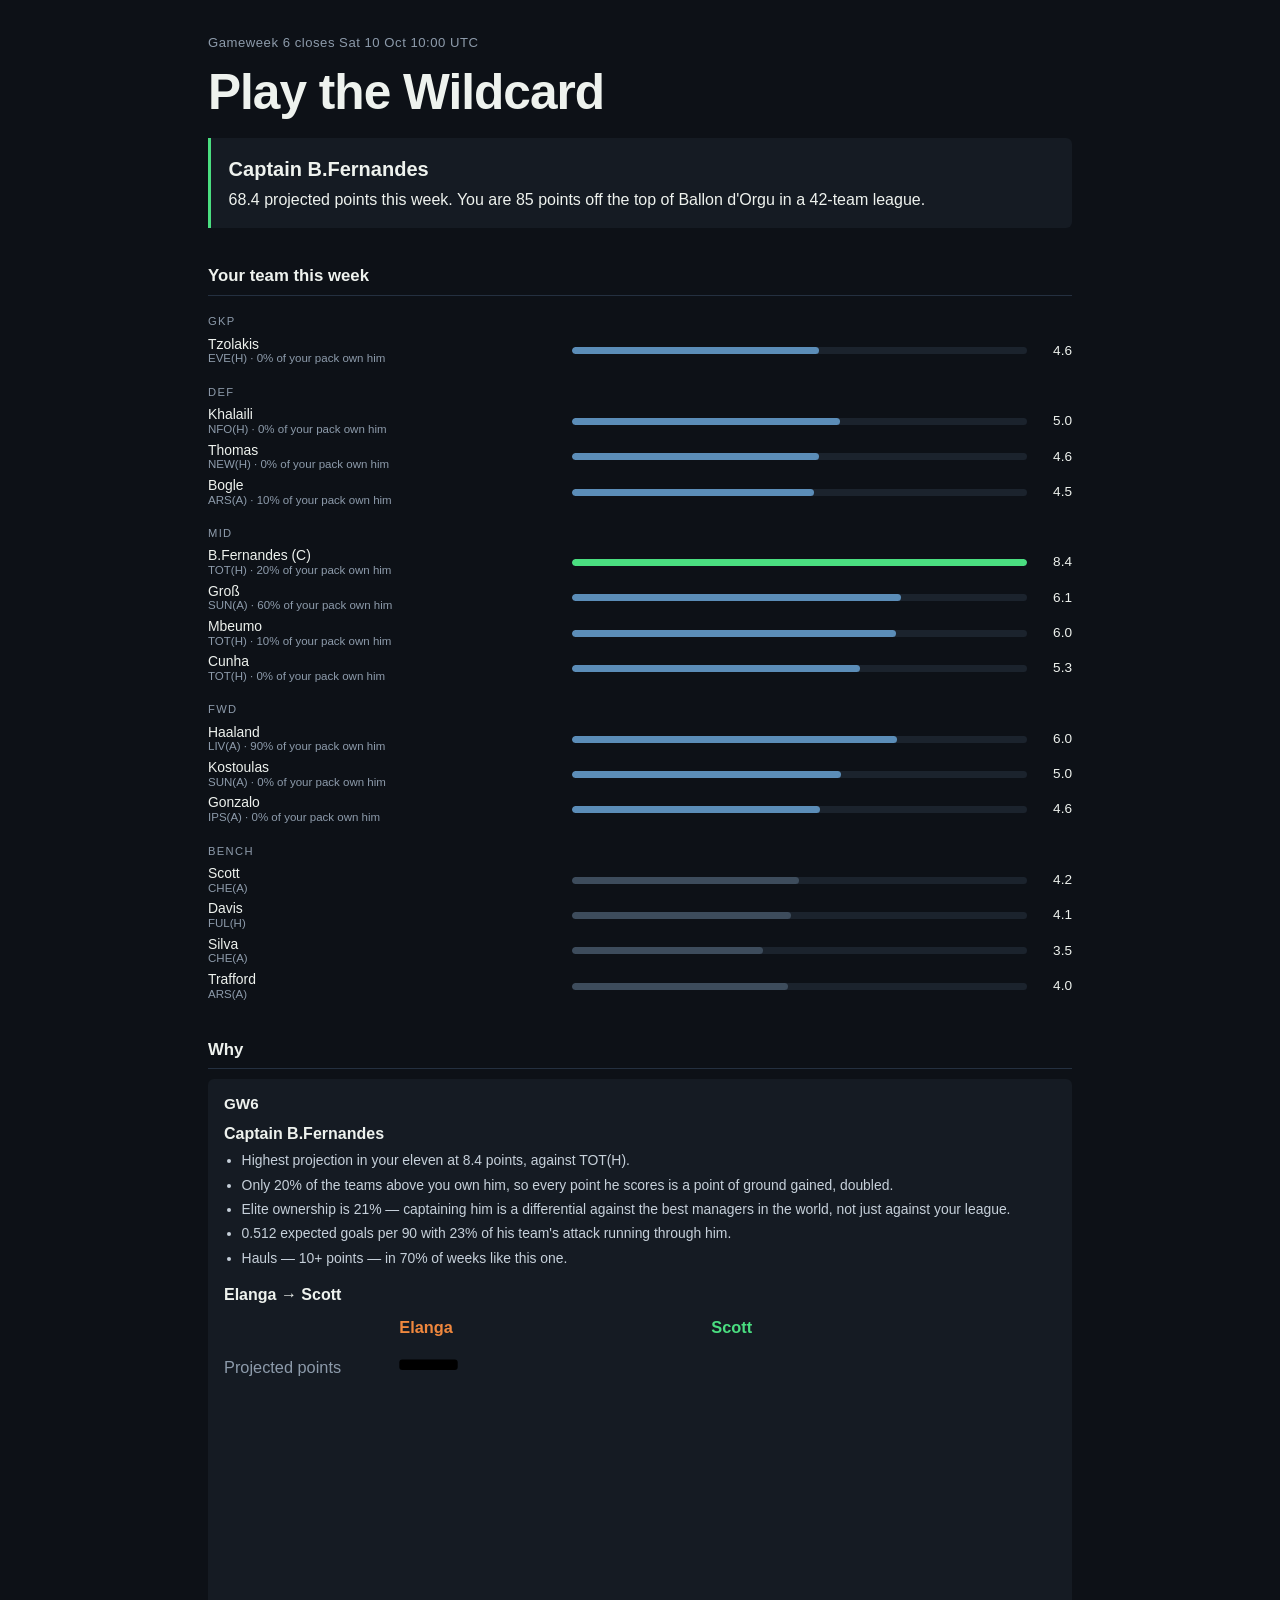
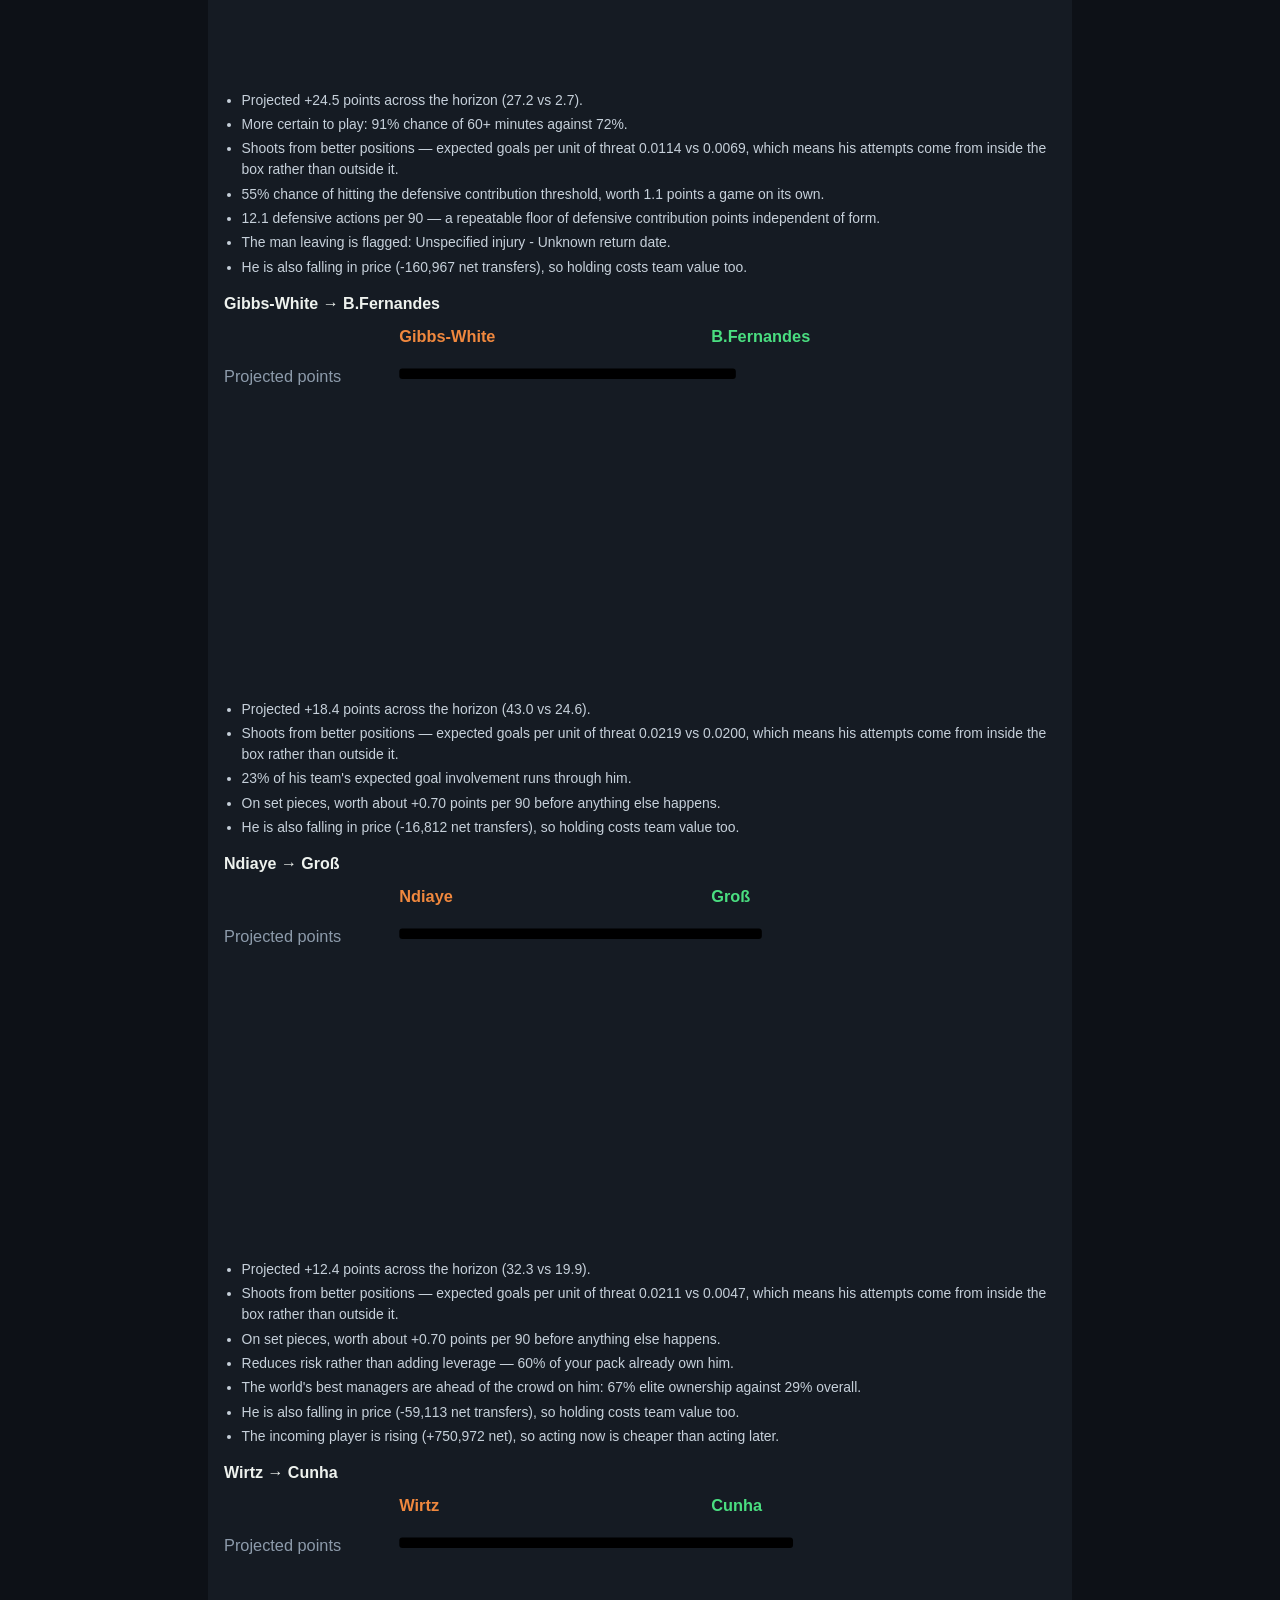
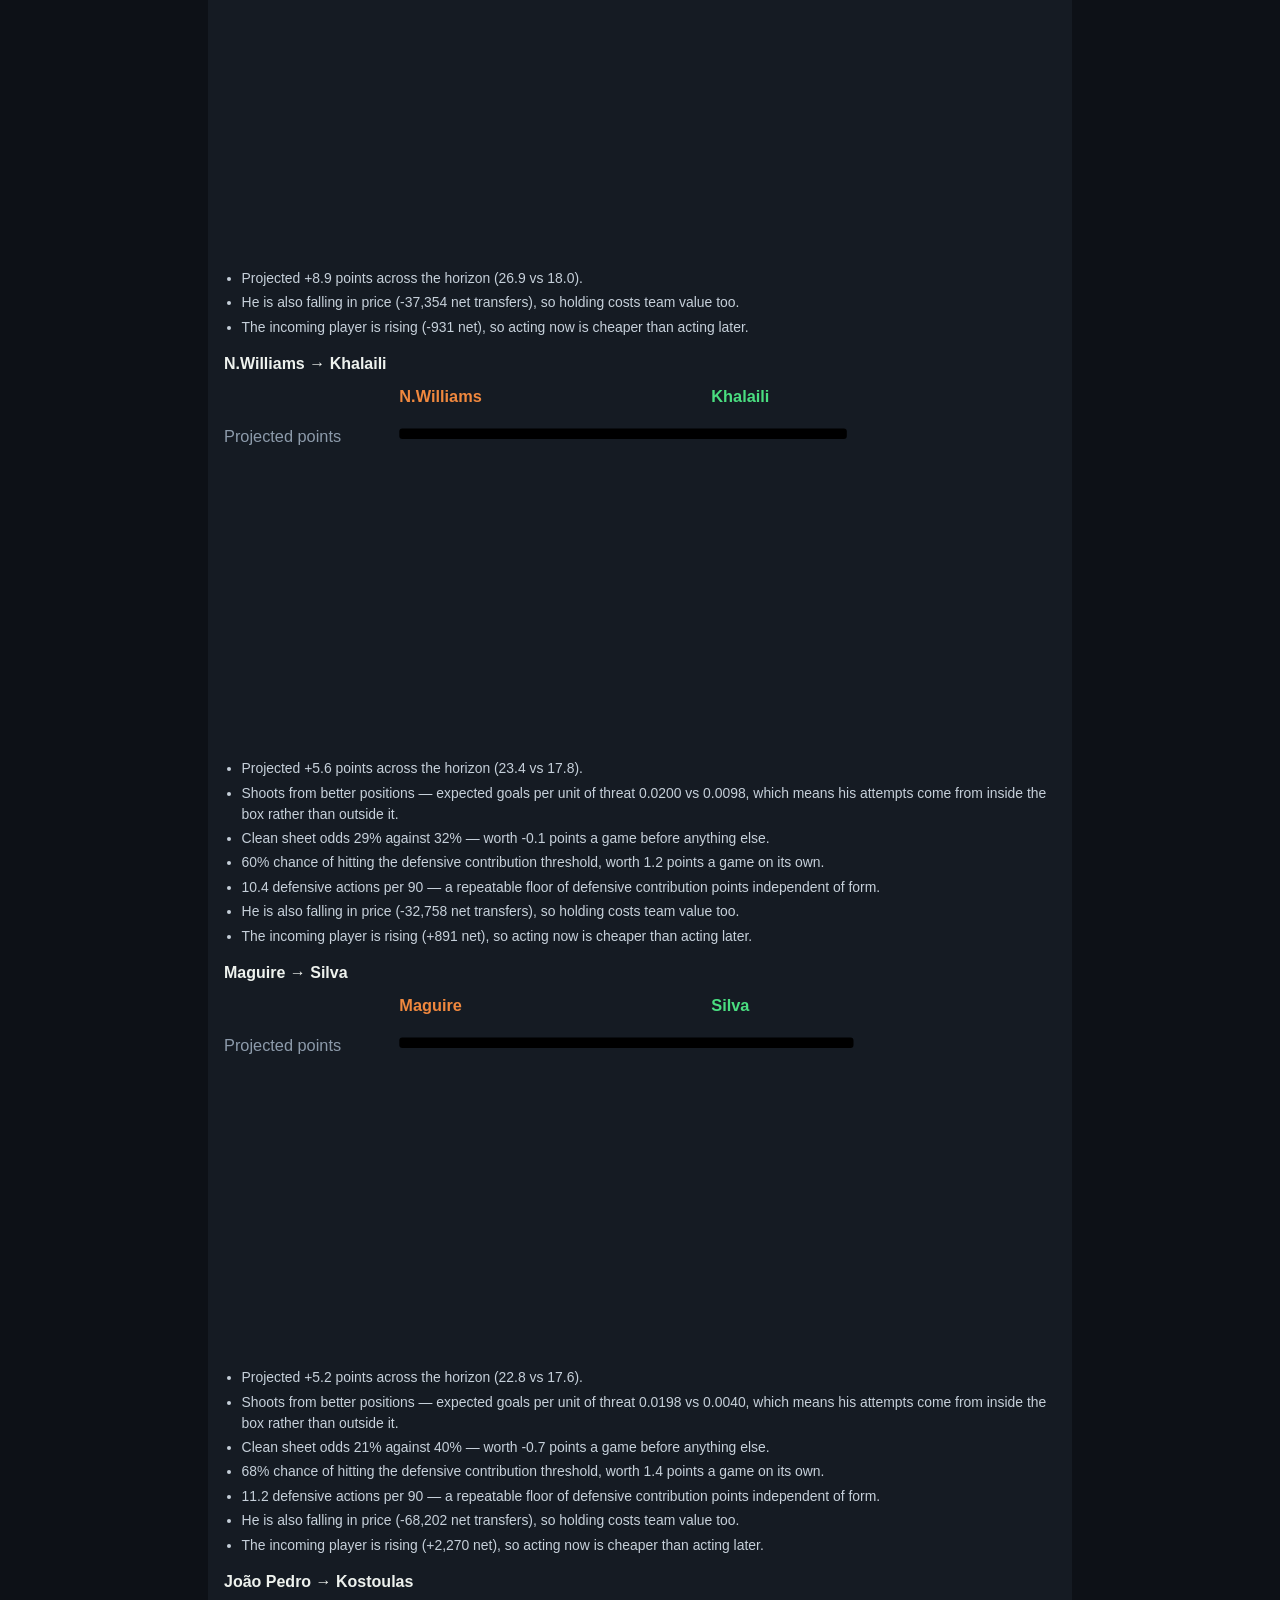
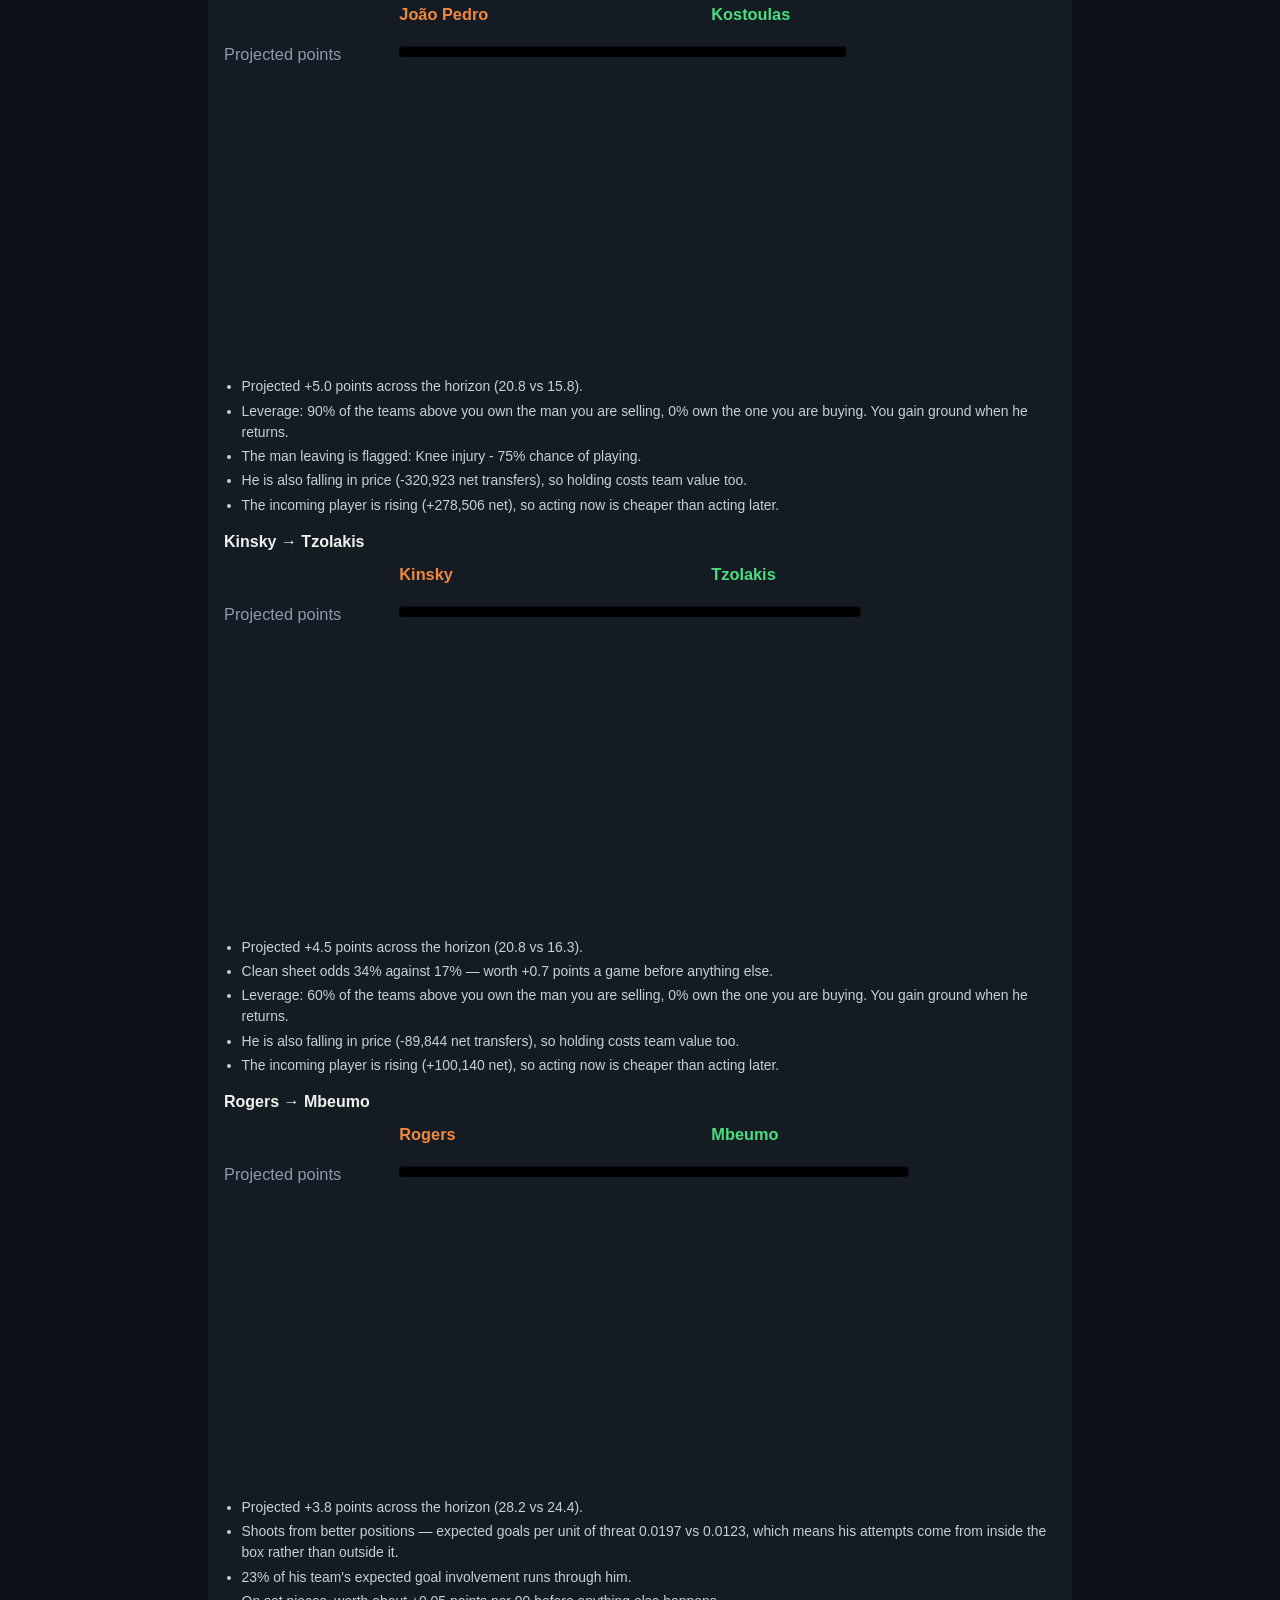
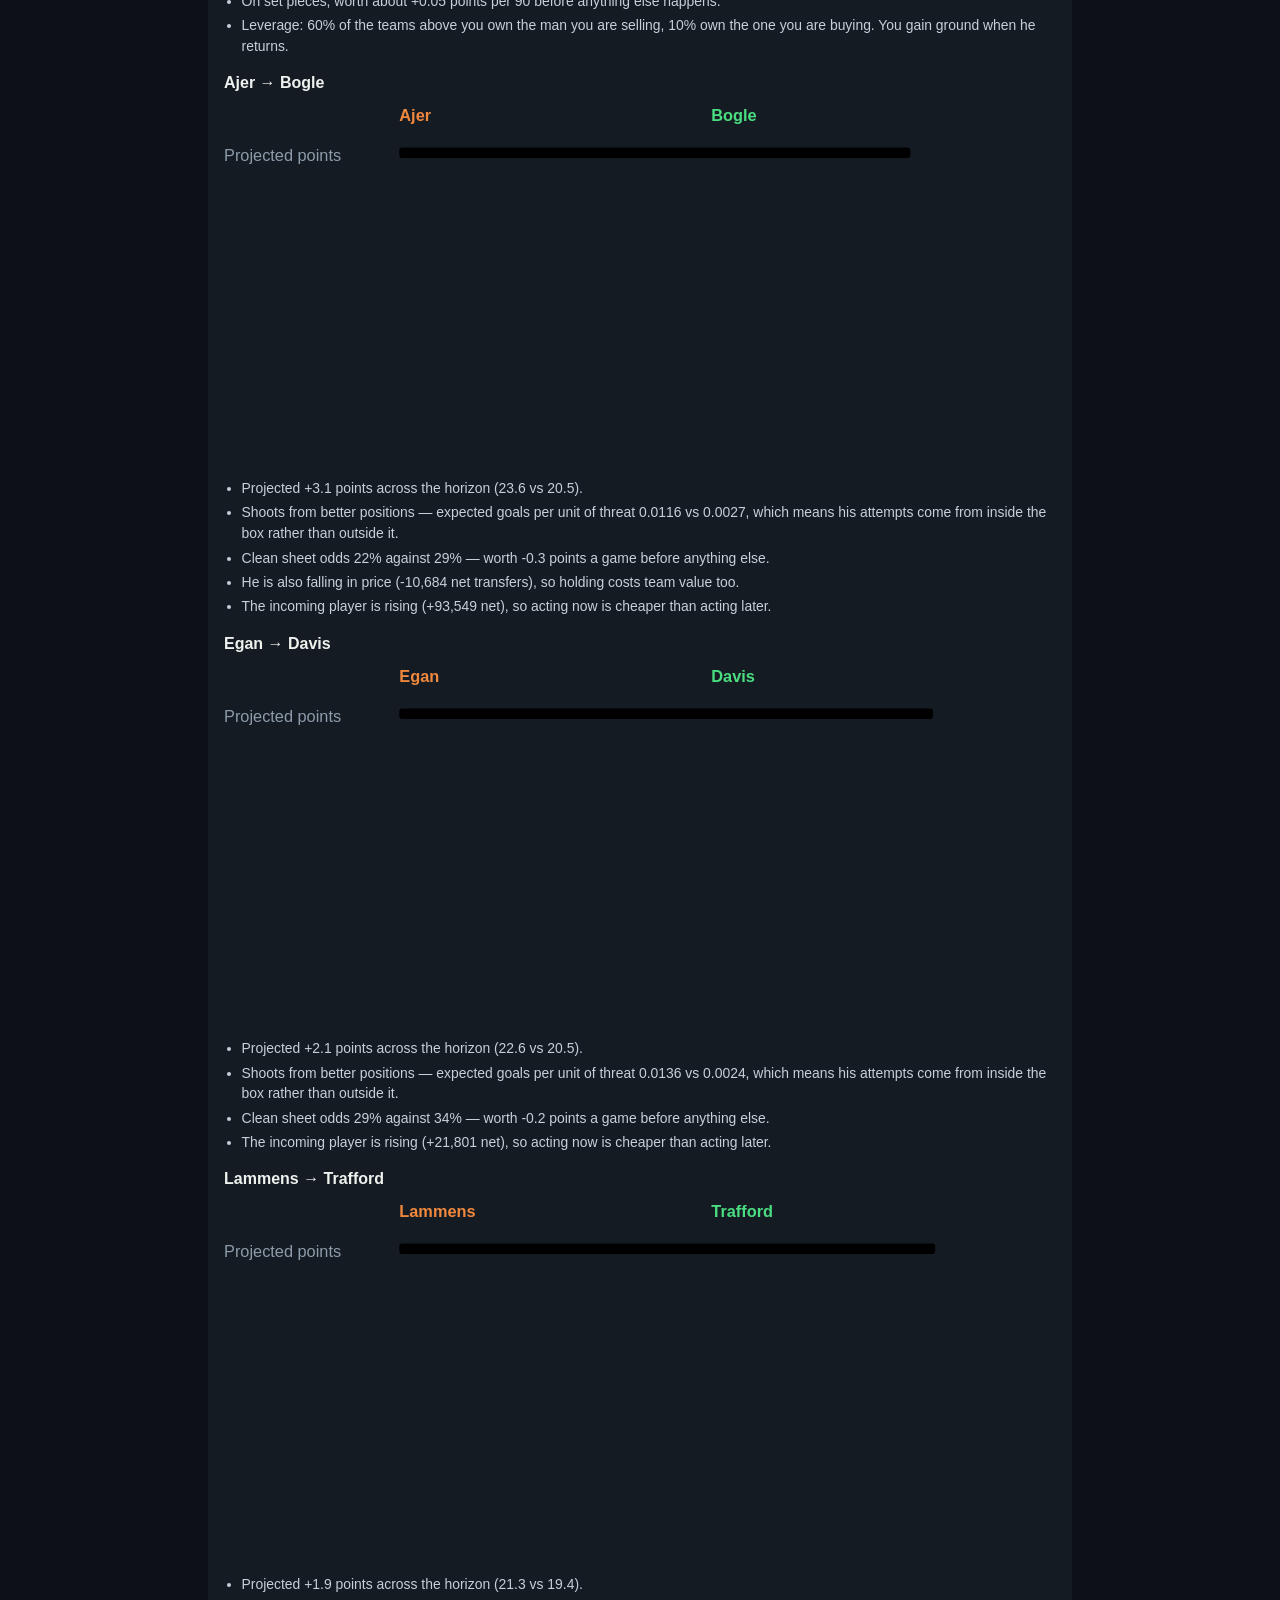
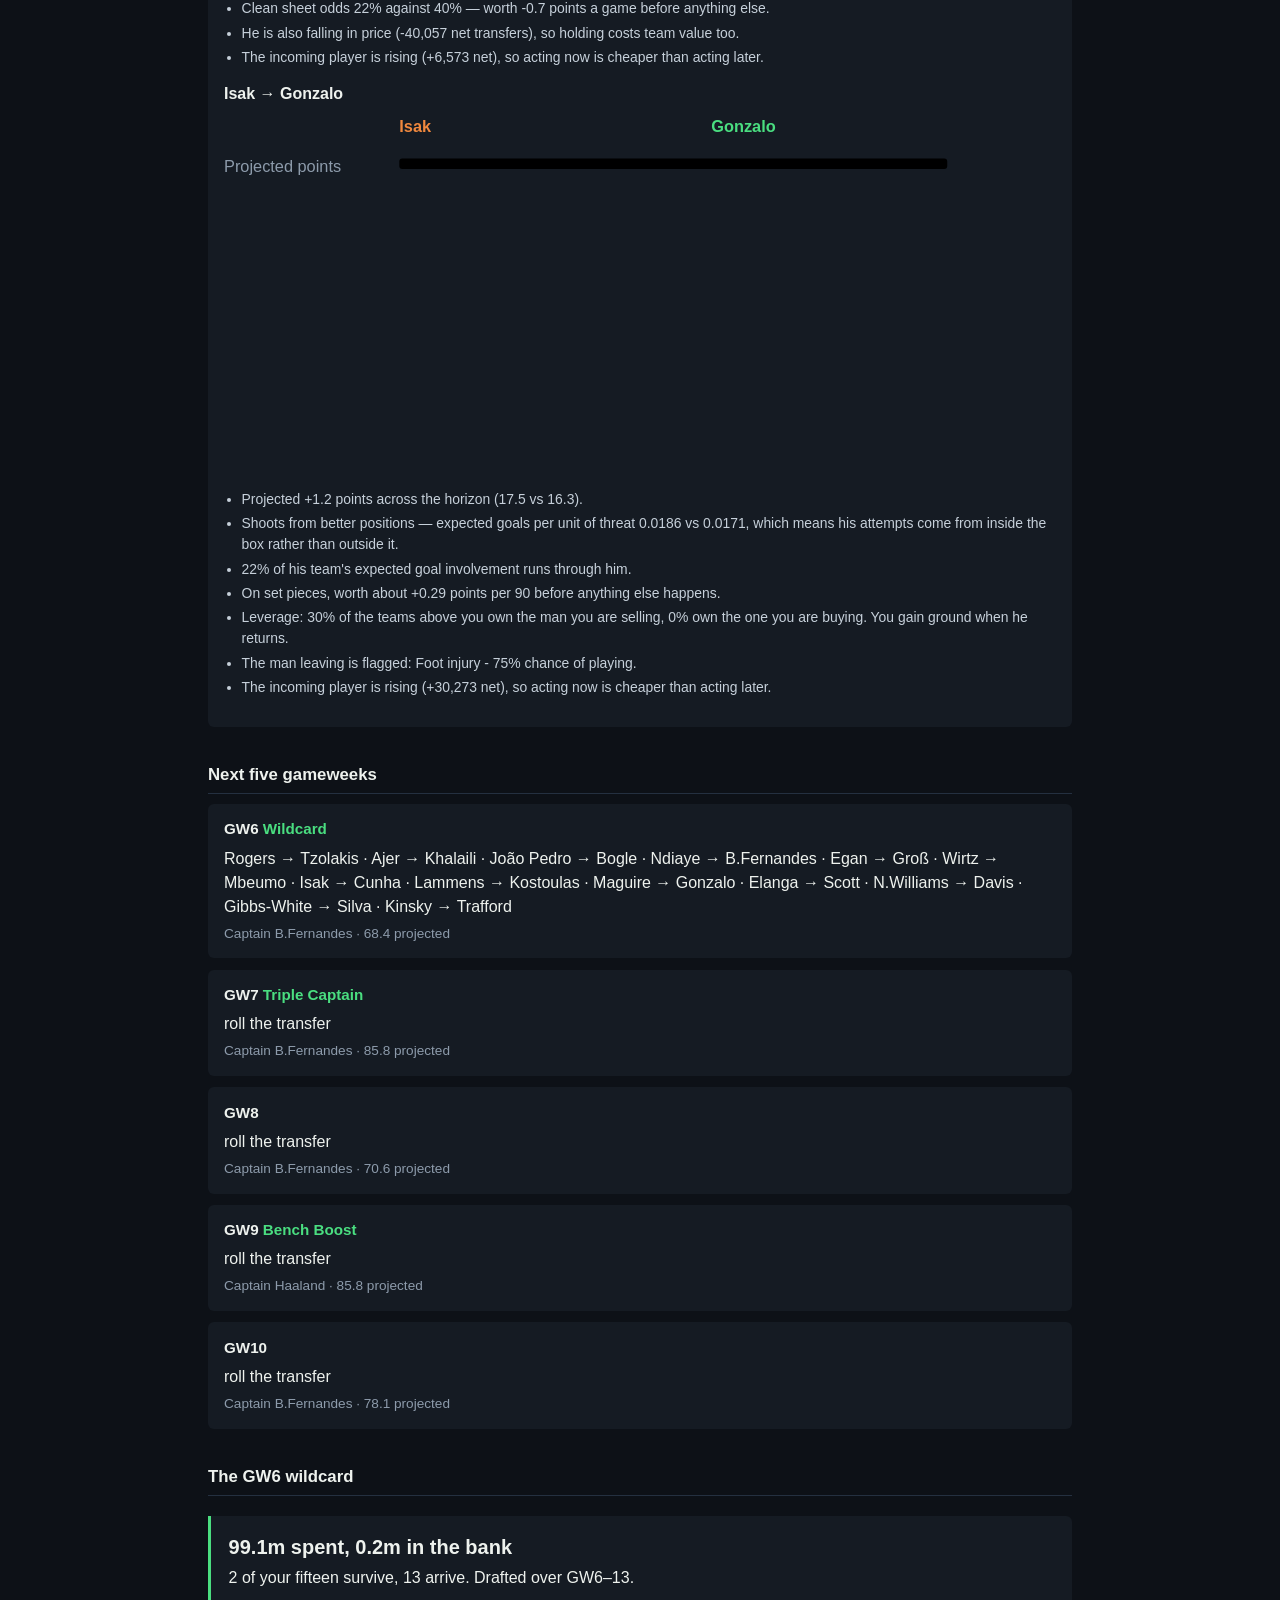
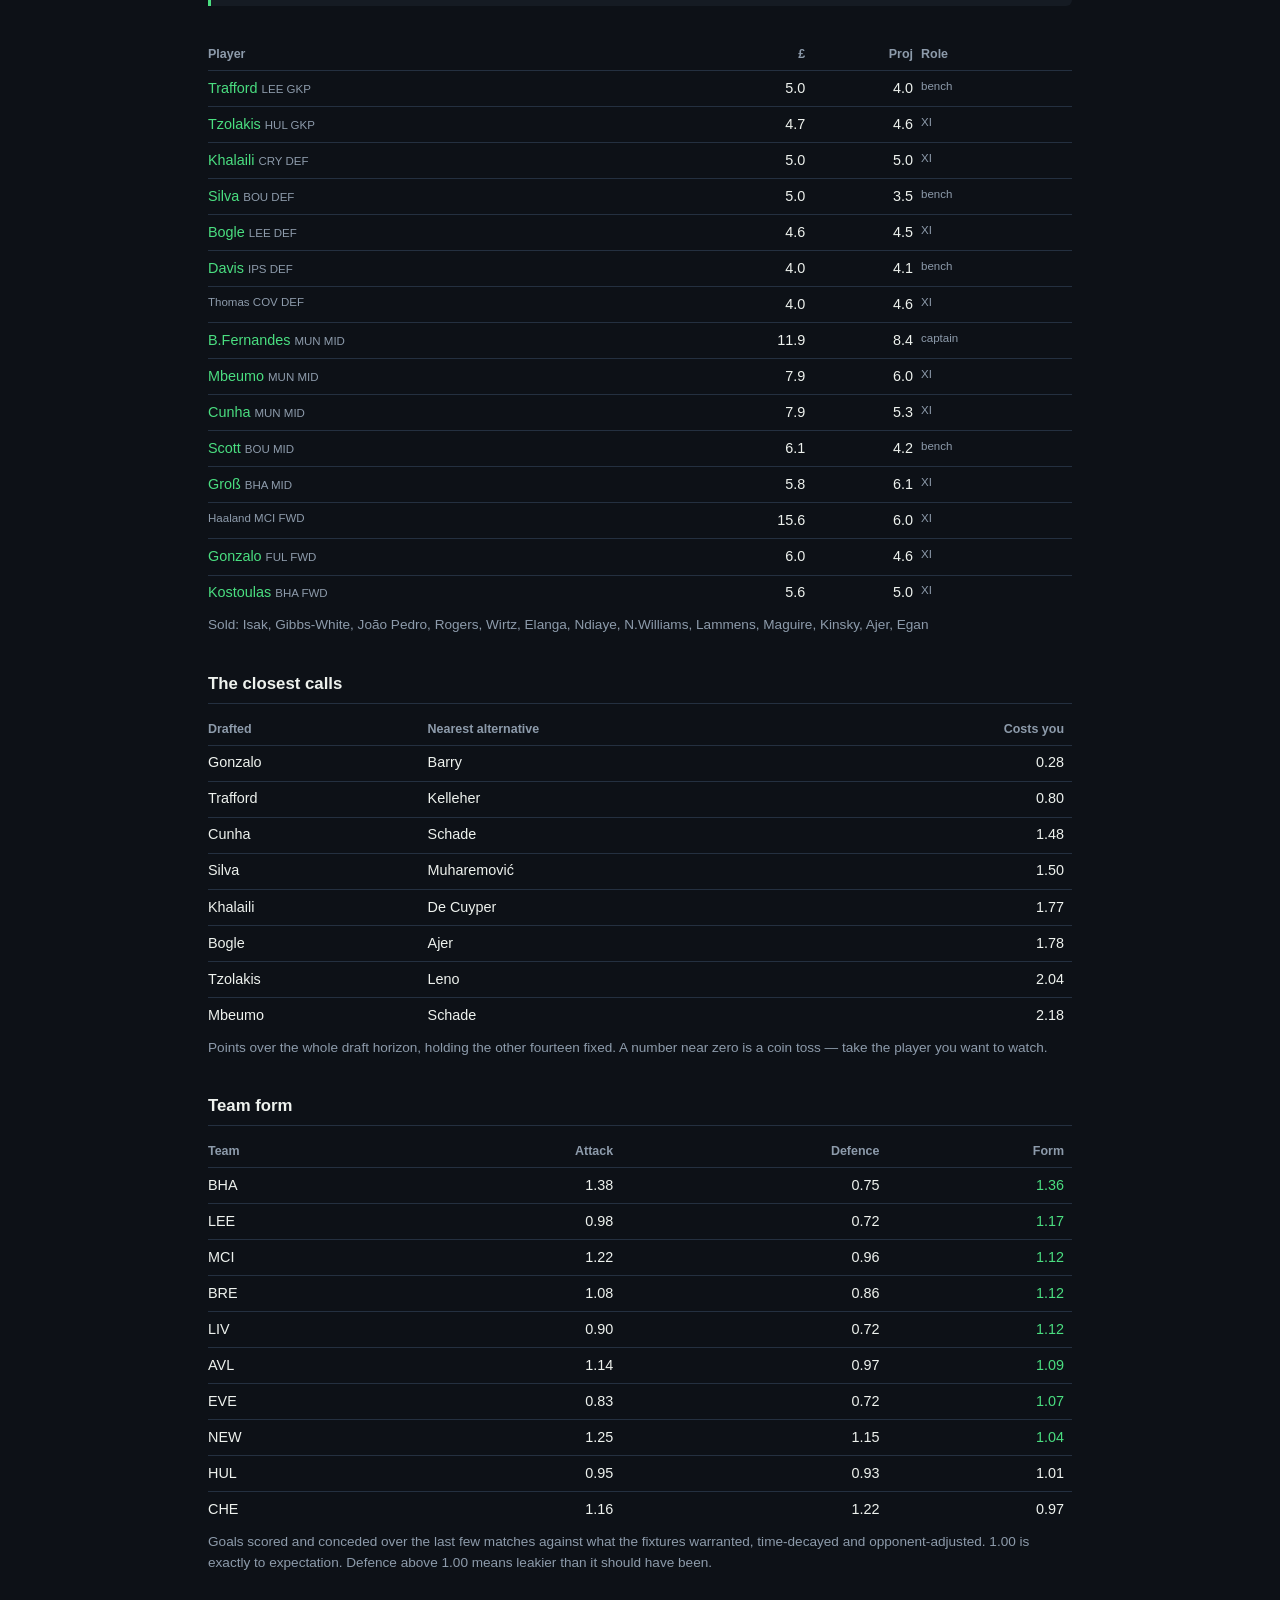
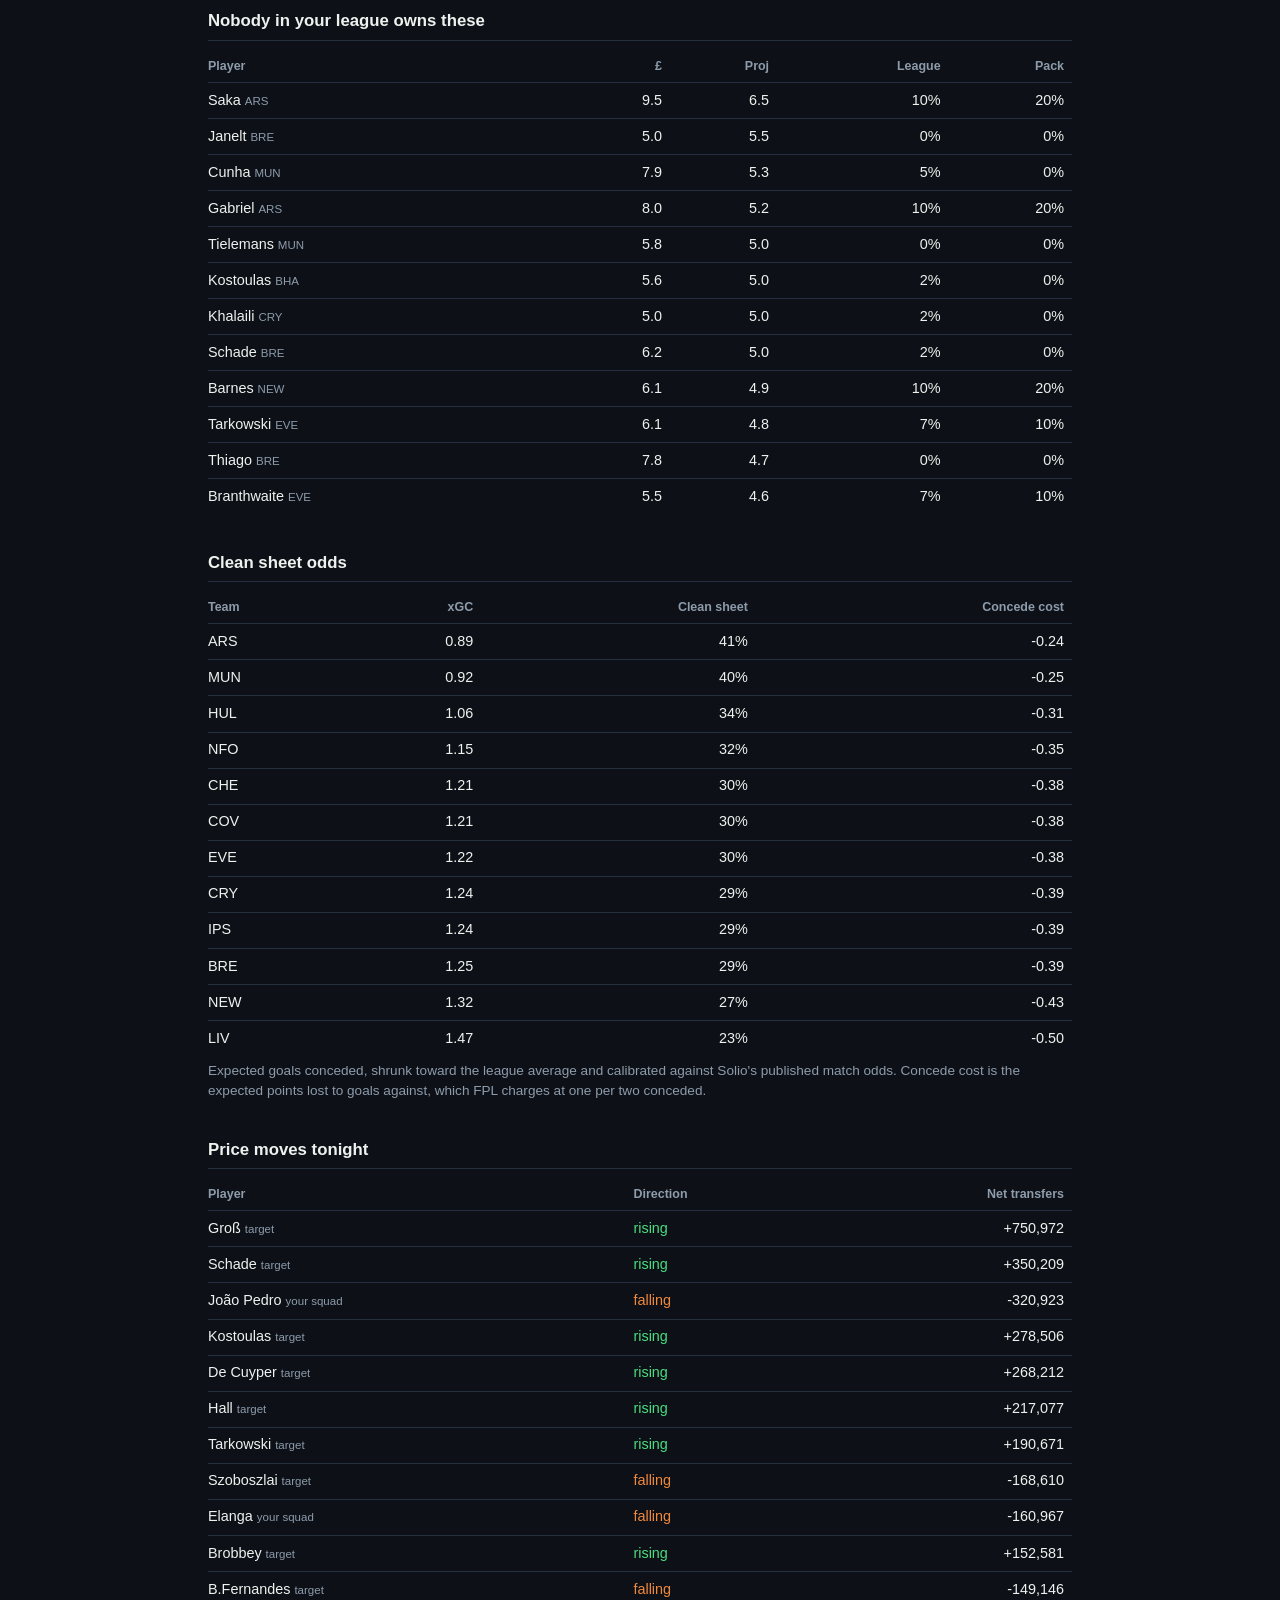
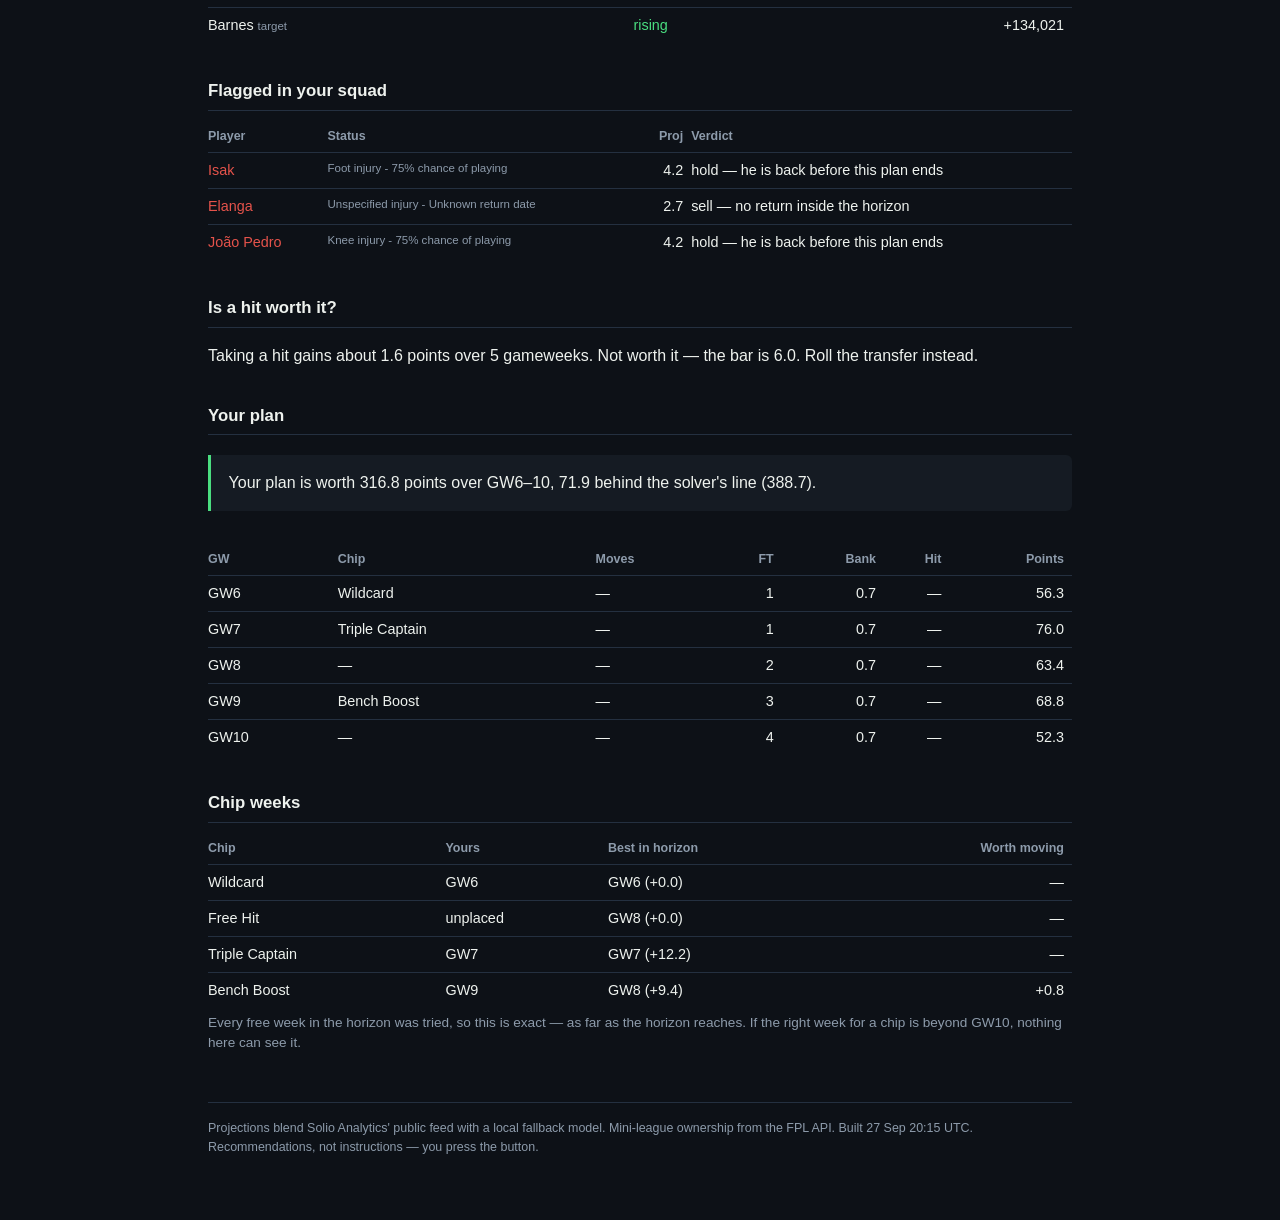
==== commit 60018109: "gaffer: 2026-09-27" ====
--- a/docs/report.html
+++ b/docs/report.html
@@ -46,4 +46,4 @@
 border-top:1px solid var(--line);padding-top:1rem}
 @media(prefers-reduced-motion:no-preference){.call{animation:in .4s ease-out}}
 @keyframes in{from{opacity:0;transform:translateY(4px)}to{opacity:1}}
-</style></head><body><div class=wrap><p class=deadline>Gameweek 6 closes Sat 10 Oct 10:00 UTC</p><h1>Play the Wildcard</h1><div class=call><b>Captain B.Fernandes</b>69.0 projected points this week. You are 85 points off the top of Ballon d'Orgu in a 42-team league.</div><h2>Your team this week</h2><p class=poslabel>GKP</p><div class=row><span class=lbl>Tzolakis<em>EVE(H) · 0% of your pack own him</em></span><span class=track><i style='width:54.2%;background:#5b8db8'></i></span><span class=val>4.6</span></div><p class=poslabel>DEF</p><div class=row><span class=lbl>De Cuyper<em>SUN(A) · 30% of your pack own him</em></span><span class=track><i style='width:56.6%;background:#5b8db8'></i></span><span class=val>4.8</span></div><div class=row><span class=lbl>Thomas<em>NEW(H) · 0% of your pack own him</em></span><span class=track><i style='width:54.2%;background:#5b8db8'></i></span><span class=val>4.6</span></div><div class=row><span class=lbl>Mukiele<em>BHA(H) · 0% of your pack own him</em></span><span class=track><i style='width:52.1%;background:#5b8db8'></i></span><span class=val>4.4</span></div><p class=poslabel>MID</p><div class=row><span class=lbl>B.Fernandes (C)<em>TOT(H) · 20% of your pack own him</em></span><span class=track><i style='width:100.0%;background:var(--rise)'></i></span><span class=val>8.4</span></div><div class=row><span class=lbl>Groß<em>SUN(A) · 60% of your pack own him</em></span><span class=track><i style='width:72.3%;background:#5b8db8'></i></span><span class=val>6.1</span></div><div class=row><span class=lbl>Mbeumo<em>TOT(H) · 10% of your pack own him</em></span><span class=track><i style='width:71.2%;background:#5b8db8'></i></span><span class=val>6.0</span></div><div class=row><span class=lbl>Janelt<em>AVL(A) · 0% of your pack own him</em></span><span class=track><i style='width:65.0%;background:#5b8db8'></i></span><span class=val>5.5</span></div><div class=row><span class=lbl>Cunha<em>TOT(H) · 0% of your pack own him</em></span><span class=track><i style='width:63.3%;background:#5b8db8'></i></span><span class=val>5.3</span></div><p class=poslabel>FWD</p><div class=row><span class=lbl>Haaland<em>LIV(A) · 90% of your pack own him</em></span><span class=track><i style='width:71.5%;background:#5b8db8'></i></span><span class=val>6.0</span></div><div class=row><span class=lbl>Kostoulas<em>SUN(A) · 0% of your pack own him</em></span><span class=track><i style='width:59.2%;background:#5b8db8'></i></span><span class=val>5.0</span></div><p class=poslabel>BENCH</p><div class=row><span class=lbl>Bogle<em>ARS(A)</em></span><span class=track><i style='width:53.1%;background:#3d4c5c'></i></span><span class=val>4.5</span></div><div class=row><span class=lbl>Davis<em>FUL(H)</em></span><span class=track><i style='width:48.1%;background:#3d4c5c'></i></span><span class=val>4.1</span></div><div class=row><span class=lbl>Trafford<em>ARS(A)</em></span><span class=track><i style='width:47.4%;background:#3d4c5c'></i></span><span class=val>4.0</span></div><div class=row><span class=lbl>Barry<em>HUL(A)</em></span><span class=track><i style='width:53.8%;background:#3d4c5c'></i></span><span class=val>4.5</span></div><h2>Why</h2><div class=week><h3>GW6</h3><b>Captain B.Fernandes</b><ul><li>Highest projection in your eleven at 8.4 points, against TOT(H).</li><li>Only 20% of the teams above you own him, so every point he scores is a point of ground gained, doubled.</li><li>Elite ownership is 22% — captaining him is a differential against the best managers in the world, not just against your league.</li><li>0.512 expected goals per 90 with 23% of his team&#x27;s attack running through him.</li><li>Hauls — 10+ points — in 70% of weeks like this one.</li></ul><b>Elanga &rarr; Groß</b><svg viewBox='0 0 560 242' class=cmp role=img aria-label='Comparison of Elanga and Groß'><text x='118' y='12' class=k>Elanga</text><text x='328' y='12' class=k2>Groß</text><text x='0' y='39' class=lb>Projected points</text><rect x='118' y='30' width='33.1' height='7' rx='2' class=a/><rect x='118' y='40' width='396.0' height='7' rx='2' class=b/><text x='0' y='65' class=lb>Starts 60+ mins</text><rect x='118' y='56' width='310.9' height='7' rx='2' class=a/><rect x='118' y='66' width='396.0' height='7' rx='2' class=b/><text x='0' y='91' class=lb>xG per 90</text><rect x='118' y='82' width='182.3' height='7' rx='2' class=a/><rect x='118' y='92' width='396.0' height='7' rx='2' class=b/><text x='0' y='117' class=lb>xA per 90</text><rect x='118' y='108' width='303.9' height='7' rx='2' class=a/><rect x='118' y='118' width='396.0' height='7' rx='2' class=b/><text x='0' y='143' class=lb>Shot quality</text><rect x='118' y='134' width='129.5' height='7' rx='2' class=a/><rect x='118' y='144' width='396.0' height='7' rx='2' class=b/><text x='0' y='169' class=lb>Share of team attack</text><rect x='118' y='160' width='219.4' height='7' rx='2' class=a/><rect x='118' y='170' width='396.0' height='7' rx='2' class=b/><text x='0' y='195' class=lb>Defensive actions/90</text><rect x='118' y='186' width='266.5' height='7' rx='2' class=a/><rect x='118' y='196' width='396.0' height='7' rx='2' class=b/><text x='0' y='221' class=lb>Pack ownership</text><rect x='118' y='212' width='1.0' height='7' rx='2' class=a/><rect x='118' y='222' width='396.0' height='7' rx='2' class=b/></svg><ul><li>Projected +29.6 points across the horizon (32.3 vs 2.7).</li><li>More certain to play: 92% chance of 60+ minutes against 72%.</li><li>Shoots from better positions — expected goals per unit of threat 0.0211 vs 0.0069, which means his attempts come from inside the box rather than outside it.</li><li>On set pieces, worth about +0.70 points per 90 before anything else happens.</li><li>Reduces risk rather than adding leverage — 60% of your pack already own him.</li><li>The world&#x27;s best managers are ahead of the crowd on him: 67% elite ownership against 29% overall.</li><li>The man leaving is flagged: Unspecified injury - Unknown return date.</li><li>He is also falling in price (-160,920 net transfers), so holding costs team value too.</li><li>The incoming player is rising (+750,677 net), so acting now is cheaper than acting later.</li></ul><b>Gibbs-White &rarr; B.Fernandes</b><svg viewBox='0 0 560 242' class=cmp role=img aria-label='Comparison of Gibbs-White and B.Fernandes'><text x='118' y='12' class=k>Gibbs-White</text><text x='328' y='12' class=k2>B.Fernandes</text><text x='0' y='39' class=lb>Projected points</text><rect x='118' y='30' width='226.5' height='7' rx='2' class=a/><rect x='118' y='40' width='396.0' height='7' rx='2' class=b/><text x='0' y='65' class=lb>Starts 60+ mins</text><rect x='118' y='56' width='388.8' height='7' rx='2' class=a/><rect x='118' y='66' width='396.0' height='7' rx='2' class=b/><text x='0' y='91' class=lb>xG per 90</text><rect x='118' y='82' width='241.3' height='7' rx='2' class=a/><rect x='118' y='92' width='396.0' height='7' rx='2' class=b/><text x='0' y='117' class=lb>xA per 90</text><rect x='118' y='108' width='396.0' height='7' rx='2' class=a/><rect x='118' y='118' width='368.1' height='7' rx='2' class=b/><text x='0' y='143' class=lb>Shot quality</text><rect x='118' y='134' width='361.6' height='7' rx='2' class=a/><rect x='118' y='144' width='396.0' height='7' rx='2' class=b/><text x='0' y='169' class=lb>Share of team attack</text><rect x='118' y='160' width='380.8' height='7' rx='2' class=a/><rect x='118' y='170' width='396.0' height='7' rx='2' class=b/><text x='0' y='195' class=lb>Defensive actions/90</text><rect x='118' y='186' width='286.8' height='7' rx='2' class=a/><rect x='118' y='196' width='396.0' height='7' rx='2' class=b/><text x='0' y='221' class=lb>Pack ownership</text><rect x='118' y='212' width='396.0' height='7' rx='2' class=a/><rect x='118' y='222' width='198.0' height='7' rx='2' class=b/></svg><ul><li>Projected +18.4 points across the horizon (43.0 vs 24.6).</li><li>Shoots from better positions — expected goals per unit of threat 0.0219 vs 0.0200, which means his attempts come from inside the box rather than outside it.</li><li>23% of his team&#x27;s expected goal involvement runs through him.</li><li>On set pieces, worth about +0.70 points per 90 before anything else happens.</li><li>He is also falling in price (-16,825 net transfers), so holding costs team value too.</li></ul><b>Wirtz &rarr; Cunha</b><svg viewBox='0 0 560 242' class=cmp role=img aria-label='Comparison of Wirtz and Cunha'><text x='118' y='12' class=k>Wirtz</text><text x='328' y='12' class=k2>Cunha</text><text x='0' y='39' class=lb>Projected points</text><rect x='118' y='30' width='265.0' height='7' rx='2' class=a/><rect x='118' y='40' width='396.0' height='7' rx='2' class=b/><text x='0' y='65' class=lb>Starts 60+ mins</text><rect x='118' y='56' width='391.5' height='7' rx='2' class=a/><rect x='118' y='66' width='396.0' height='7' rx='2' class=b/><text x='0' y='91' class=lb>xG per 90</text><rect x='118' y='82' width='396.0' height='7' rx='2' class=a/><rect x='118' y='92' width='245.7' height='7' rx='2' class=b/><text x='0' y='117' class=lb>xA per 90</text><rect x='118' y='108' width='193.7' height='7' rx='2' class=a/><rect x='118' y='118' width='396.0' height='7' rx='2' class=b/><text x='0' y='143' class=lb>Shot quality</text><rect x='118' y='134' width='396.0' height='7' rx='2' class=a/><rect x='118' y='144' width='220.0' height='7' rx='2' class=b/><text x='0' y='169' class=lb>Share of team attack</text><rect x='118' y='160' width='396.0' height='7' rx='2' class=a/><rect x='118' y='170' width='325.7' height='7' rx='2' class=b/><text x='0' y='195' class=lb>Defensive actions/90</text><rect x='118' y='186' width='396.0' height='7' rx='2' class=a/><rect x='118' y='196' width='141.8' height='7' rx='2' class=b/><text x='0' y='221' class=lb>Pack ownership</text><rect x='118' y='212' width='1.0' height='7' rx='2' class=a/><rect x='118' y='222' width='1.0' height='7' rx='2' class=b/></svg><ul><li>Projected +8.9 points across the horizon (26.9 vs 18.0).</li><li>He is also falling in price (-37,332 net transfers), so holding costs team value too.</li><li>The incoming player is rising (-951 net), so acting now is cheaper than acting later.</li></ul><b>Maguire &rarr; De Cuyper</b><svg viewBox='0 0 560 242' class=cmp role=img aria-label='Comparison of Maguire and De Cuyper'><text x='118' y='12' class=k>Maguire</text><text x='328' y='12' class=k2>De Cuyper</text><text x='0' y='39' class=lb>Projected points</text><rect x='118' y='30' width='289.2' height='7' rx='2' class=a/><rect x='118' y='40' width='396.0' height='7' rx='2' class=b/><text x='0' y='65' class=lb>Starts 60+ mins</text><rect x='118' y='56' width='396.0' height='7' rx='2' class=a/><rect x='118' y='66' width='389.0' height='7' rx='2' class=b/><text x='0' y='91' class=lb>xG per 90</text><rect x='118' y='82' width='48.0' height='7' rx='2' class=a/><rect x='118' y='92' width='396.0' height='7' rx='2' class=b/><text x='0' y='117' class=lb>xA per 90</text><rect x='118' y='108' width='254.8' height='7' rx='2' class=a/><rect x='118' y='118' width='396.0' height='7' rx='2' class=b/><text x='0' y='143' class=lb>Shot quality</text><rect x='118' y='134' width='58.2' height='7' rx='2' class=a/><rect x='118' y='144' width='396.0' height='7' rx='2' class=b/><text x='0' y='169' class=lb>Share of team attack</text><rect x='118' y='160' width='119.1' height='7' rx='2' class=a/><rect x='118' y='170' width='396.0' height='7' rx='2' class=b/><text x='0' y='195' class=lb>Defensive actions/90</text><rect x='118' y='186' width='396.0' height='7' rx='2' class=a/><rect x='118' y='196' width='217.2' height='7' rx='2' class=b/><text x='0' y='221' class=lb>Pack ownership</text><rect x='118' y='212' width='264.0' height='7' rx='2' class=a/><rect x='118' y='222' width='396.0' height='7' rx='2' class=b/></svg><ul><li>Projected +6.5 points across the horizon (24.1 vs 17.6).</li><li>Shoots from better positions — expected goals per unit of threat 0.0272 vs 0.0040, which means his attempts come from inside the box rather than outside it.</li><li>Clean sheet odds 16% against 40% — worth -1.0 points a game before anything else.</li><li>The world&#x27;s best managers are ahead of the crowd on him: 52% elite ownership against 28% overall.</li><li>He is also falling in price (-68,181 net transfers), so holding costs team value too.</li><li>The incoming player is rising (+268,084 net), so acting now is cheaper than acting later.</li></ul><b>N.Williams &rarr; Mukiele</b><svg viewBox='0 0 560 242' class=cmp role=img aria-label='Comparison of N.Williams and Mukiele'><text x='118' y='12' class=k>N.Williams</text><text x='328' y='12' class=k2>Mukiele</text><text x='0' y='39' class=lb>Projected points</text><rect x='118' y='30' width='302.5' height='7' rx='2' class=a/><rect x='118' y='40' width='396.0' height='7' rx='2' class=b/><text x='0' y='65' class=lb>Starts 60+ mins</text><rect x='118' y='56' width='396.0' height='7' rx='2' class=a/><rect x='118' y='66' width='363.4' height='7' rx='2' class=b/><text x='0' y='91' class=lb>xG per 90</text><rect x='118' y='82' width='172.7' height='7' rx='2' class=a/><rect x='118' y='92' width='396.0' height='7' rx='2' class=b/><text x='0' y='117' class=lb>xA per 90</text><rect x='118' y='108' width='396.0' height='7' rx='2' class=a/><rect x='118' y='118' width='227.2' height='7' rx='2' class=b/><text x='0' y='143' class=lb>Shot quality</text><rect x='118' y='134' width='305.6' height='7' rx='2' class=a/><rect x='118' y='144' width='396.0' height='7' rx='2' class=b/><text x='0' y='169' class=lb>Share of team attack</text><rect x='118' y='160' width='396.0' height='7' rx='2' class=a/><rect x='118' y='170' width='354.9' height='7' rx='2' class=b/><text x='0' y='195' class=lb>Defensive actions/90</text><rect x='118' y='186' width='191.4' height='7' rx='2' class=a/><rect x='118' y='196' width='396.0' height='7' rx='2' class=b/><text x='0' y='221' class=lb>Pack ownership</text><rect x='118' y='212' width='396.0' height='7' rx='2' class=a/><rect x='118' y='222' width='1.0' height='7' rx='2' class=b/></svg><ul><li>Projected +5.5 points across the horizon (23.3 vs 17.8).</li><li>Shoots from better positions — expected goals per unit of threat 0.0127 vs 0.0098, which means his attempts come from inside the box rather than outside it.</li><li>Clean sheet odds 19% against 32% — worth -0.5 points a game before anything else.</li><li>76% chance of hitting the defensive contribution threshold, worth 1.5 points a game on its own.</li><li>12.0 defensive actions per 90 — a repeatable floor of defensive contribution points independent of form.</li><li>He is also falling in price (-32,730 net transfers), so holding costs team value too.</li></ul><b>Kinsky &rarr; Tzolakis</b><svg viewBox='0 0 560 242' class=cmp role=img aria-label='Comparison of Kinsky and Tzolakis'><text x='118' y='12' class=k>Kinsky</text><text x='328' y='12' class=k2>Tzolakis</text><text x='0' y='39' class=lb>Projected points</text><rect x='118' y='30' width='310.3' height='7' rx='2' class=a/><rect x='118' y='40' width='396.0' height='7' rx='2' class=b/><text x='0' y='65' class=lb>Starts 60+ mins</text><rect x='118' y='56' width='391.8' height='7' rx='2' class=a/><rect x='118' y='66' width='396.0' height='7' rx='2' class=b/><text x='0' y='91' class=lb>xG per 90</text><rect x='118' y='82' width='1.0' height='7' rx='2' class=a/><rect x='118' y='92' width='1.0' height='7' rx='2' class=b/><text x='0' y='117' class=lb>xA per 90</text><rect x='118' y='108' width='1.0' height='7' rx='2' class=a/><rect x='118' y='118' width='1.0' height='7' rx='2' class=b/><text x='0' y='143' class=lb>Shot quality</text><rect x='118' y='134' width='1.0' height='7' rx='2' class=a/><rect x='118' y='144' width='1.0' height='7' rx='2' class=b/><text x='0' y='169' class=lb>Share of team attack</text><rect x='118' y='160' width='1.0' height='7' rx='2' class=a/><rect x='118' y='170' width='1.0' height='7' rx='2' class=b/><text x='0' y='195' class=lb>Defensive actions/90</text><rect x='118' y='186' width='1.0' height='7' rx='2' class=a/><rect x='118' y='196' width='1.0' height='7' rx='2' class=b/><text x='0' y='221' class=lb>Pack ownership</text><rect x='118' y='212' width='396.0' height='7' rx='2' class=a/><rect x='118' y='222' width='1.0' height='7' rx='2' class=b/></svg><ul><li>Projected +4.5 points across the horizon (20.8 vs 16.3).</li><li>Clean sheet odds 34% against 17% — worth +0.7 points a game before anything else.</li><li>Leverage: 60% of the teams above you own the man you are selling, 0% own the one you are buying. You gain ground when he returns.</li><li>He is also falling in price (-89,806 net transfers), so holding costs team value too.</li><li>The incoming player is rising (+100,098 net), so acting now is cheaper than acting later.</li></ul><b>Isak &rarr; Kostoulas</b><svg viewBox='0 0 560 242' class=cmp role=img aria-label='Comparison of Isak and Kostoulas'><text x='118' y='12' class=k>Isak</text><text x='328' y='12' class=k2>Kostoulas</text><text x='0' y='39' class=lb>Projected points</text><rect x='118' y='30' width='310.3' height='7' rx='2' class=a/><rect x='118' y='40' width='396.0' height='7' rx='2' class=b/><text x='0' y='65' class=lb>Starts 60+ mins</text><rect x='118' y='56' width='396.0' height='7' rx='2' class=a/><rect x='118' y='66' width='382.1' height='7' rx='2' class=b/><text x='0' y='91' class=lb>xG per 90</text><rect x='118' y='82' width='396.0' height='7' rx='2' class=a/><rect x='118' y='92' width='176.7' height='7' rx='2' class=b/><text x='0' y='117' class=lb>xA per 90</text><rect x='118' y='108' width='396.0' height='7' rx='2' class=a/><rect x='118' y='118' width='349.4' height='7' rx='2' class=b/><text x='0' y='143' class=lb>Shot quality</text><rect x='118' y='134' width='396.0' height='7' rx='2' class=a/><rect x='118' y='144' width='245.5' height='7' rx='2' class=b/><text x='0' y='169' class=lb>Share of team attack</text><rect x='118' y='160' width='396.0' height='7' rx='2' class=a/><rect x='118' y='170' width='120.1' height='7' rx='2' class=b/><text x='0' y='195' class=lb>Defensive actions/90</text><rect x='118' y='186' width='86.1' height='7' rx='2' class=a/><rect x='118' y='196' width='396.0' height='7' rx='2' class=b/><text x='0' y='221' class=lb>Pack ownership</text><rect x='118' y='212' width='396.0' height='7' rx='2' class=a/><rect x='118' y='222' width='1.0' height='7' rx='2' class=b/></svg><ul><li>Projected +4.5 points across the horizon (20.8 vs 16.3).</li><li>Leverage: 30% of the teams above you own the man you are selling, 0% own the one you are buying. You gain ground when he returns.</li><li>The man leaving is flagged: Foot injury - 75% chance of playing.</li><li>The incoming player is rising (+278,318 net), so acting now is cheaper than acting later.</li></ul><b>Ndiaye &rarr; Janelt</b><svg viewBox='0 0 560 242' class=cmp role=img aria-label='Comparison of Ndiaye and Janelt'><text x='118' y='12' class=k>Ndiaye</text><text x='328' y='12' class=k2>Janelt</text><text x='0' y='39' class=lb>Projected points</text><rect x='118' y='30' width='331.1' height='7' rx='2' class=a/><rect x='118' y='40' width='396.0' height='7' rx='2' class=b/><text x='0' y='65' class=lb>Starts 60+ mins</text><rect x='118' y='56' width='364.4' height='7' rx='2' class=a/><rect x='118' y='66' width='396.0' height='7' rx='2' class=b/><text x='0' y='91' class=lb>xG per 90</text><rect x='118' y='82' width='332.5' height='7' rx='2' class=a/><rect x='118' y='92' width='396.0' height='7' rx='2' class=b/><text x='0' y='117' class=lb>xA per 90</text><rect x='118' y='108' width='396.0' height='7' rx='2' class=a/><rect x='118' y='118' width='256.2' height='7' rx='2' class=b/><text x='0' y='143' class=lb>Shot quality</text><rect x='118' y='134' width='164.7' height='7' rx='2' class=a/><rect x='118' y='144' width='396.0' height='7' rx='2' class=b/><text x='0' y='169' class=lb>Share of team attack</text><rect x='118' y='160' width='323.4' height='7' rx='2' class=a/><rect x='118' y='170' width='396.0' height='7' rx='2' class=b/><text x='0' y='195' class=lb>Defensive actions/90</text><rect x='118' y='186' width='318.7' height='7' rx='2' class=a/><rect x='118' y='196' width='396.0' height='7' rx='2' class=b/><text x='0' y='221' class=lb>Pack ownership</text><rect x='118' y='212' width='396.0' height='7' rx='2' class=a/><rect x='118' y='222' width='1.0' height='7' rx='2' class=b/></svg><ul><li>Projected +3.9 points across the horizon (23.8 vs 19.9).</li><li>Shoots from better positions — expected goals per unit of threat 0.0113 vs 0.0047, which means his attempts come from inside the box rather than outside it.</li><li>63% chance of hitting the defensive contribution threshold, worth 1.3 points a game on its own.</li><li>12.8 defensive actions per 90 — a repeatable floor of defensive contribution points independent of form.</li><li>He is also falling in price (-59,087 net transfers), so holding costs team value too.</li><li>The incoming player is rising (+1,567 net), so acting now is cheaper than acting later.</li></ul><b>Rogers &rarr; Mbeumo</b><svg viewBox='0 0 560 242' class=cmp role=img aria-label='Comparison of Rogers and Mbeumo'><text x='118' y='12' class=k>Rogers</text><text x='328' y='12' class=k2>Mbeumo</text><text x='0' y='39' class=lb>Projected points</text><rect x='118' y='30' width='342.6' height='7' rx='2' class=a/><rect x='118' y='40' width='396.0' height='7' rx='2' class=b/><text x='0' y='65' class=lb>Starts 60+ mins</text><rect x='118' y='56' width='384.1' height='7' rx='2' class=a/><rect x='118' y='66' width='396.0' height='7' rx='2' class=b/><text x='0' y='91' class=lb>xG per 90</text><rect x='118' y='82' width='228.3' height='7' rx='2' class=a/><rect x='118' y='92' width='396.0' height='7' rx='2' class=b/><text x='0' y='117' class=lb>xA per 90</text><rect x='118' y='108' width='396.0' height='7' rx='2' class=a/><rect x='118' y='118' width='250.4' height='7' rx='2' class=b/><text x='0' y='143' class=lb>Shot quality</text><rect x='118' y='134' width='247.2' height='7' rx='2' class=a/><rect x='118' y='144' width='396.0' height='7' rx='2' class=b/><text x='0' y='169' class=lb>Share of team attack</text><rect x='118' y='160' width='396.0' height='7' rx='2' class=a/><rect x='118' y='170' width='369.1' height='7' rx='2' class=b/><text x='0' y='195' class=lb>Defensive actions/90</text><rect x='118' y='186' width='396.0' height='7' rx='2' class=a/><rect x='118' y='196' width='321.8' height='7' rx='2' class=b/><text x='0' y='221' class=lb>Pack ownership</text><rect x='118' y='212' width='396.0' height='7' rx='2' class=a/><rect x='118' y='222' width='66.0' height='7' rx='2' class=b/></svg><ul><li>Projected +3.8 points across the horizon (28.2 vs 24.4).</li><li>Shoots from better positions — expected goals per unit of threat 0.0197 vs 0.0123, which means his attempts come from inside the box rather than outside it.</li><li>23% of his team&#x27;s expected goal involvement runs through him.</li><li>On set pieces, worth about +0.05 points per 90 before anything else happens.</li><li>Leverage: 60% of the teams above you own the man you are selling, 10% own the one you are buying. You gain ground when he returns.</li></ul><b>Ajer &rarr; Bogle</b><svg viewBox='0 0 560 242' class=cmp role=img aria-label='Comparison of Ajer and Bogle'><text x='118' y='12' class=k>Ajer</text><text x='328' y='12' class=k2>Bogle</text><text x='0' y='39' class=lb>Projected points</text><rect x='118' y='30' width='344.0' height='7' rx='2' class=a/><rect x='118' y='40' width='396.0' height='7' rx='2' class=b/><text x='0' y='65' class=lb>Starts 60+ mins</text><rect x='118' y='56' width='396.0' height='7' rx='2' class=a/><rect x='118' y='66' width='377.1' height='7' rx='2' class=b/><text x='0' y='91' class=lb>xG per 90</text><rect x='118' y='82' width='30.3' height='7' rx='2' class=a/><rect x='118' y='92' width='396.0' height='7' rx='2' class=b/><text x='0' y='117' class=lb>xA per 90</text><rect x='118' y='108' width='316.8' height='7' rx='2' class=a/><rect x='118' y='118' width='396.0' height='7' rx='2' class=b/><text x='0' y='143' class=lb>Shot quality</text><rect x='118' y='134' width='92.2' height='7' rx='2' class=a/><rect x='118' y='144' width='396.0' height='7' rx='2' class=b/><text x='0' y='169' class=lb>Share of team attack</text><rect x='118' y='160' width='37.3' height='7' rx='2' class=a/><rect x='118' y='170' width='396.0' height='7' rx='2' class=b/><text x='0' y='195' class=lb>Defensive actions/90</text><rect x='118' y='186' width='396.0' height='7' rx='2' class=a/><rect x='118' y='196' width='158.4' height='7' rx='2' class=b/><text x='0' y='221' class=lb>Pack ownership</text><rect x='118' y='212' width='1.0' height='7' rx='2' class=a/><rect x='118' y='222' width='396.0' height='7' rx='2' class=b/></svg><ul><li>Projected +3.1 points across the horizon (23.6 vs 20.5).</li><li>Shoots from better positions — expected goals per unit of threat 0.0116 vs 0.0027, which means his attempts come from inside the box rather than outside it.</li><li>Clean sheet odds 22% against 29% — worth -0.3 points a game before anything else.</li><li>He is also falling in price (-10,689 net transfers), so holding costs team value too.</li><li>The incoming player is rising (+93,502 net), so acting now is cheaper than acting later.</li></ul><b>Egan &rarr; Davis</b><svg viewBox='0 0 560 242' class=cmp role=img aria-label='Comparison of Egan and Davis'><text x='118' y='12' class=k>Egan</text><text x='328' y='12' class=k2>Davis</text><text x='0' y='39' class=lb>Projected points</text><rect x='118' y='30' width='359.2' height='7' rx='2' class=a/><rect x='118' y='40' width='396.0' height='7' rx='2' class=b/><text x='0' y='65' class=lb>Starts 60+ mins</text><rect x='118' y='56' width='375.2' height='7' rx='2' class=a/><rect x='118' y='66' width='396.0' height='7' rx='2' class=b/><text x='0' y='91' class=lb>xG per 90</text><rect x='118' y='82' width='12.5' height='7' rx='2' class=a/><rect x='118' y='92' width='396.0' height='7' rx='2' class=b/><text x='0' y='117' class=lb>xA per 90</text><rect x='118' y='108' width='1.0' height='7' rx='2' class=a/><rect x='118' y='118' width='396.0' height='7' rx='2' class=b/><text x='0' y='143' class=lb>Shot quality</text><rect x='118' y='134' width='69.9' height='7' rx='2' class=a/><rect x='118' y='144' width='396.0' height='7' rx='2' class=b/><text x='0' y='169' class=lb>Share of team attack</text><rect x='118' y='160' width='13.7' height='7' rx='2' class=a/><rect x='118' y='170' width='396.0' height='7' rx='2' class=b/><text x='0' y='195' class=lb>Defensive actions/90</text><rect x='118' y='186' width='396.0' height='7' rx='2' class=a/><rect x='118' y='196' width='155.8' height='7' rx='2' class=b/><text x='0' y='221' class=lb>Pack ownership</text><rect x='118' y='212' width='396.0' height='7' rx='2' class=a/><rect x='118' y='222' width='198.0' height='7' rx='2' class=b/></svg><ul><li>Projected +2.1 points across the horizon (22.6 vs 20.5).</li><li>Shoots from better positions — expected goals per unit of threat 0.0136 vs 0.0024, which means his attempts come from inside the box rather than outside it.</li><li>Clean sheet odds 29% against 34% — worth -0.2 points a game before anything else.</li><li>The incoming player is rising (+21,799 net), so acting now is cheaper than acting later.</li></ul><b>Lammens &rarr; Trafford</b><svg viewBox='0 0 560 242' class=cmp role=img aria-label='Comparison of Lammens and Trafford'><text x='118' y='12' class=k>Lammens</text><text x='328' y='12' class=k2>Trafford</text><text x='0' y='39' class=lb>Projected points</text><rect x='118' y='30' width='360.7' height='7' rx='2' class=a/><rect x='118' y='40' width='396.0' height='7' rx='2' class=b/><text x='0' y='65' class=lb>Starts 60+ mins</text><rect x='118' y='56' width='390.8' height='7' rx='2' class=a/><rect x='118' y='66' width='396.0' height='7' rx='2' class=b/><text x='0' y='91' class=lb>xG per 90</text><rect x='118' y='82' width='1.0' height='7' rx='2' class=a/><rect x='118' y='92' width='1.0' height='7' rx='2' class=b/><text x='0' y='117' class=lb>xA per 90</text><rect x='118' y='108' width='1.0' height='7' rx='2' class=a/><rect x='118' y='118' width='1.0' height='7' rx='2' class=b/><text x='0' y='143' class=lb>Shot quality</text><rect x='118' y='134' width='1.0' height='7' rx='2' class=a/><rect x='118' y='144' width='1.0' height='7' rx='2' class=b/><text x='0' y='169' class=lb>Share of team attack</text><rect x='118' y='160' width='1.0' height='7' rx='2' class=a/><rect x='118' y='170' width='1.0' height='7' rx='2' class=b/><text x='0' y='195' class=lb>Defensive actions/90</text><rect x='118' y='186' width='1.0' height='7' rx='2' class=a/><rect x='118' y='196' width='1.0' height='7' rx='2' class=b/><text x='0' y='221' class=lb>Pack ownership</text><rect x='118' y='212' width='1.0' height='7' rx='2' class=a/><rect x='118' y='222' width='1.0' height='7' rx='2' class=b/></svg><ul><li>Projected +1.9 points across the horizon (21.3 vs 19.4).</li><li>Clean sheet odds 22% against 40% — worth -0.7 points a game before anything else.</li><li>He is also falling in price (-40,036 net transfers), so holding costs team value too.</li><li>The incoming player is rising (+6,563 net), so acting now is cheaper than acting later.</li></ul><b>João Pedro &rarr; Barry</b><svg viewBox='0 0 560 242' class=cmp role=img aria-label='Comparison of João Pedro and Barry'><text x='118' y='12' class=k>João Pedro</text><text x='328' y='12' class=k2>Barry</text><text x='0' y='39' class=lb>Projected points</text><rect x='118' y='30' width='381.5' height='7' rx='2' class=a/><rect x='118' y='40' width='396.0' height='7' rx='2' class=b/><text x='0' y='65' class=lb>Starts 60+ mins</text><rect x='118' y='56' width='396.0' height='7' rx='2' class=a/><rect x='118' y='66' width='393.3' height='7' rx='2' class=b/><text x='0' y='91' class=lb>xG per 90</text><rect x='118' y='82' width='284.3' height='7' rx='2' class=a/><rect x='118' y='92' width='396.0' height='7' rx='2' class=b/><text x='0' y='117' class=lb>xA per 90</text><rect x='118' y='108' width='396.0' height='7' rx='2' class=a/><rect x='118' y='118' width='264.0' height='7' rx='2' class=b/><text x='0' y='143' class=lb>Shot quality</text><rect x='118' y='134' width='396.0' height='7' rx='2' class=a/><rect x='118' y='144' width='380.2' height='7' rx='2' class=b/><text x='0' y='169' class=lb>Share of team attack</text><rect x='118' y='160' width='232.9' height='7' rx='2' class=a/><rect x='118' y='170' width='396.0' height='7' rx='2' class=b/><text x='0' y='195' class=lb>Defensive actions/90</text><rect x='118' y='186' width='235.5' height='7' rx='2' class=a/><rect x='118' y='196' width='396.0' height='7' rx='2' class=b/><text x='0' y='221' class=lb>Pack ownership</text><rect x='118' y='212' width='396.0' height='7' rx='2' class=a/><rect x='118' y='222' width='44.0' height='7' rx='2' class=b/></svg><ul><li>Projected +0.6 points across the horizon (16.4 vs 15.8).</li><li>34% of his team&#x27;s expected goal involvement runs through him.</li><li>On set pieces, worth about +0.29 points per 90 before anything else happens.</li><li>Leverage: 90% of the teams above you own the man you are selling, 10% own the one you are buying. You gain ground when he returns.</li><li>The world&#x27;s best managers are ahead of the crowd on him: 25% elite ownership against 8% overall.</li><li>The man leaving is flagged: Knee injury - 75% chance of playing.</li><li>He is also falling in price (-320,843 net transfers), so holding costs team value too.</li><li>The incoming player is rising (+41,886 net), so acting now is cheaper than acting later.</li></ul></div><div class=week><h3>GW7</h3><b>Captain B.Fernandes</b><ul><li>Highest projection in your eleven at 7.7 points, against LEE(A).</li><li>Only 20% of the teams above you own him, so every point he scores is a point of ground gained, doubled.</li><li>Elite ownership is 22% — captaining him is a differential against the best managers in the world, not just against your league.</li><li>0.512 expected goals per 90 with 23% of his team&#x27;s attack running through him.</li><li>Hauls — 10+ points — in 68% of weeks like this one.</li></ul><b>Janelt &rarr; Scott</b><svg viewBox='0 0 560 242' class=cmp role=img aria-label='Comparison of Janelt and Scott'><text x='118' y='12' class=k>Janelt</text><text x='328' y='12' class=k2>Scott</text><text x='0' y='39' class=lb>Projected points</text><rect x='118' y='30' width='346.5' height='7' rx='2' class=a/><rect x='118' y='40' width='396.0' height='7' rx='2' class=b/><text x='0' y='65' class=lb>Starts 60+ mins</text><rect x='118' y='56' width='396.0' height='7' rx='2' class=a/><rect x='118' y='66' width='392.5' height='7' rx='2' class=b/><text x='0' y='91' class=lb>xG per 90</text><rect x='118' y='82' width='325.4' height='7' rx='2' class=a/><rect x='118' y='92' width='396.0' height='7' rx='2' class=b/><text x='0' y='117' class=lb>xA per 90</text><rect x='118' y='108' width='396.0' height='7' rx='2' class=a/><rect x='118' y='118' width='382.5' height='7' rx='2' class=b/><text x='0' y='143' class=lb>Shot quality</text><rect x='118' y='134' width='392.5' height='7' rx='2' class=a/><rect x='118' y='144' width='396.0' height='7' rx='2' class=b/><text x='0' y='169' class=lb>Share of team attack</text><rect x='118' y='160' width='244.9' height='7' rx='2' class=a/><rect x='118' y='170' width='396.0' height='7' rx='2' class=b/><text x='0' y='195' class=lb>Defensive actions/90</text><rect x='118' y='186' width='396.0' height='7' rx='2' class=a/><rect x='118' y='196' width='374.3' height='7' rx='2' class=b/><text x='0' y='221' class=lb>Pack ownership</text><rect x='118' y='212' width='1.0' height='7' rx='2' class=a/><rect x='118' y='222' width='1.0' height='7' rx='2' class=b/></svg><ul><li>Projected +3.4 points across the horizon (27.2 vs 23.8).</li><li>Shoots from better positions — expected goals per unit of threat 0.0114 vs 0.0113, which means his attempts come from inside the box rather than outside it.</li><li>55% chance of hitting the defensive contribution threshold, worth 1.1 points a game on its own.</li><li>12.1 defensive actions per 90 — a repeatable floor of defensive contribution points independent of form.</li></ul></div><div class=week><h3>GW8</h3><b>Captain B.Fernandes</b><ul><li>Highest projection in your eleven at 8.8 points, against BOU(H).</li><li>Only 20% of the teams above you own him, so every point he scores is a point of ground gained, doubled.</li><li>Elite ownership is 22% — captaining him is a differential against the best managers in the world, not just against your league.</li><li>0.512 expected goals per 90 with 23% of his team&#x27;s attack running through him.</li><li>Hauls — 10+ points — in 70% of weeks like this one.</li></ul><b>Groß &rarr; Stach</b><svg viewBox='0 0 560 242' class=cmp role=img aria-label='Comparison of Groß and Stach'><text x='118' y='12' class=k>Groß</text><text x='328' y='12' class=k2>Stach</text><text x='0' y='39' class=lb>Projected points</text><rect x='118' y='30' width='396.0' height='7' rx='2' class=a/><rect x='118' y='40' width='297.9' height='7' rx='2' class=b/><text x='0' y='65' class=lb>Starts 60+ mins</text><rect x='118' y='56' width='396.0' height='7' rx='2' class=a/><rect x='118' y='66' width='390.0' height='7' rx='2' class=b/><text x='0' y='91' class=lb>xG per 90</text><rect x='118' y='82' width='396.0' height='7' rx='2' class=a/><rect x='118' y='92' width='218.1' height='7' rx='2' class=b/><text x='0' y='117' class=lb>xA per 90</text><rect x='118' y='108' width='396.0' height='7' rx='2' class=a/><rect x='118' y='118' width='142.7' height='7' rx='2' class=b/><text x='0' y='143' class=lb>Shot quality</text><rect x='118' y='134' width='396.0' height='7' rx='2' class=a/><rect x='118' y='144' width='330.3' height='7' rx='2' class=b/><text x='0' y='169' class=lb>Share of team attack</text><rect x='118' y='160' width='396.0' height='7' rx='2' class=a/><rect x='118' y='170' width='305.2' height='7' rx='2' class=b/><text x='0' y='195' class=lb>Defensive actions/90</text><rect x='118' y='186' width='167.4' height='7' rx='2' class=a/><rect x='118' y='196' width='396.0' height='7' rx='2' class=b/><text x='0' y='221' class=lb>Pack ownership</text><rect x='118' y='212' width='396.0' height='7' rx='2' class=a/><rect x='118' y='222' width='1.0' height='7' rx='2' class=b/></svg><ul><li>Projected -8.0 points across the horizon (24.3 vs 32.3).</li><li>Projected to lose points. Treat this as a flag that something else in the plan is driving it, not as a recommendation on its own.</li><li>57% chance of hitting the defensive contribution threshold, worth 1.1 points a game on its own.</li><li>12.3 defensive actions per 90 — a repeatable floor of defensive contribution points independent of form.</li><li>On set pieces, worth about +0.34 points per 90 before anything else happens.</li><li>Leverage: 60% of the teams above you own the man you are selling, 0% own the one you are buying. You gain ground when he returns.</li></ul></div><h2>Next five gameweeks</h2><div class=week><h3>GW6 <span class=chip>Wildcard</span></h3>Gibbs-White → B.Fernandes · Rogers → Groß · Ajer → Mbeumo · Egan → Cunha · Ndiaye → De Cuyper · Lammens → Janelt · Wirtz → Bogle · N.Williams → Mukiele · Maguire → Davis · Kinsky → Trafford · Isak → Kostoulas · Elanga → Tzolakis · João Pedro → Barry<div class=note>Captain B.Fernandes · 69.0 projected</div></div><div class=week><h3>GW7 <span class=chip>Triple Captain</span></h3>Janelt → Scott<div class=note>Captain B.Fernandes · 78.6 projected</div></div><div class=week><h3>GW8</h3>Groß → Stach<div class=note>Captain B.Fernandes · 71.3 projected</div></div><div class=week><h3>GW9</h3>roll the transfer<div class=note>Captain Haaland · 70.5 projected</div></div><div class=week><h3>GW10</h3>roll the transfer<div class=note>Captain B.Fernandes · 77.9 projected</div></div><h2>The GW6 wildcard</h2><div class=call><b>99.1m spent, 0.2m in the bank</b>2 of your fifteen survive, 13 arrive. Drafted over GW6–13.</div><table><tr><th>Player</th><th class=n>£</th><th class=n>Proj</th><th>Role</th></tr><tr><td class=rise>Trafford <span class=tag>LEE GKP</span></td><td class=n>5.0</td><td class=n>4.0</td><td class=tag>bench</td></tr><tr><td class=rise>Tzolakis <span class=tag>HUL GKP</span></td><td class=n>4.7</td><td class=n>4.6</td><td class=tag>XI</td></tr><tr><td class=rise>Khalaili <span class=tag>CRY DEF</span></td><td class=n>5.0</td><td class=n>5.0</td><td class=tag>XI</td></tr><tr><td class=rise>Silva <span class=tag>BOU DEF</span></td><td class=n>5.0</td><td class=n>3.5</td><td class=tag>bench</td></tr><tr><td class=rise>Bogle <span class=tag>LEE DEF</span></td><td class=n>4.6</td><td class=n>4.5</td><td class=tag>XI</td></tr><tr><td class=rise>Davis <span class=tag>IPS DEF</span></td><td class=n>4.0</td><td class=n>4.1</td><td class=tag>bench</td></tr><tr><td class=tag>Thomas <span class=tag>COV DEF</span></td><td class=n>4.0</td><td class=n>4.6</td><td class=tag>XI</td></tr><tr><td class=rise>B.Fernandes <span class=tag>MUN MID</span></td><td class=n>11.9</td><td class=n>8.4</td><td class=tag>captain</td></tr><tr><td class=rise>Mbeumo <span class=tag>MUN MID</span></td><td class=n>7.9</td><td class=n>6.0</td><td class=tag>XI</td></tr><tr><td class=rise>Cunha <span class=tag>MUN MID</span></td><td class=n>7.9</td><td class=n>5.3</td><td class=tag>XI</td></tr><tr><td class=rise>Scott <span class=tag>BOU MID</span></td><td class=n>6.1</td><td class=n>4.2</td><td class=tag>bench</td></tr><tr><td class=rise>Groß <span class=tag>BHA MID</span></td><td class=n>5.8</td><td class=n>6.1</td><td class=tag>XI</td></tr><tr><td class=tag>Haaland <span class=tag>MCI FWD</span></td><td class=n>15.6</td><td class=n>6.0</td><td class=tag>XI</td></tr><tr><td class=rise>Gonzalo <span class=tag>FUL FWD</span></td><td class=n>6.0</td><td class=n>4.6</td><td class=tag>XI</td></tr><tr><td class=rise>Kostoulas <span class=tag>BHA FWD</span></td><td class=n>5.6</td><td class=n>5.0</td><td class=tag>XI</td></tr></table><p class=note>Sold: Isak, Gibbs-White, João Pedro, Rogers, Wirtz, Elanga, Ndiaye, N.Williams, Lammens, Maguire, Kinsky, Ajer, Egan</p><h2>The closest calls</h2><table><tr><th>Drafted</th><th>Nearest alternative</th><th class=n>Costs you</th></tr><tr><td>Gonzalo</td><td>Barry</td><td class=n>0.28</td></tr><tr><td>Trafford</td><td>Kelleher</td><td class=n>0.80</td></tr><tr><td>Cunha</td><td>Schade</td><td class=n>1.48</td></tr><tr><td>Silva</td><td>Muharemović</td><td class=n>1.50</td></tr><tr><td>Khalaili</td><td>De Cuyper</td><td class=n>1.77</td></tr><tr><td>Bogle</td><td>Ajer</td><td class=n>1.78</td></tr><tr><td>Tzolakis</td><td>Leno</td><td class=n>2.04</td></tr><tr><td>Mbeumo</td><td>Schade</td><td class=n>2.18</td></tr></table><p class=note>Points over the whole draft horizon, holding the other fourteen fixed. A number near zero is a coin toss — take the player you want to watch.</p><h2>Team form</h2><table><tr><th>Team</th><th class=n>Attack</th><th class=n>Defence</th><th class=n>Form</th></tr><tr><td>BHA</td><td class=n>1.38</td><td class=n>0.75</td><td class='n rise'>1.36</td></tr><tr><td>LEE</td><td class=n>0.98</td><td class=n>0.72</td><td class='n rise'>1.17</td></tr><tr><td>MCI</td><td class=n>1.22</td><td class=n>0.96</td><td class='n rise'>1.12</td></tr><tr><td>BRE</td><td class=n>1.08</td><td class=n>0.86</td><td class='n rise'>1.12</td></tr><tr><td>LIV</td><td class=n>0.90</td><td class=n>0.72</td><td class='n rise'>1.12</td></tr><tr><td>AVL</td><td class=n>1.14</td><td class=n>0.97</td><td class='n rise'>1.09</td></tr><tr><td>EVE</td><td class=n>0.83</td><td class=n>0.72</td><td class='n rise'>1.07</td></tr><tr><td>NEW</td><td class=n>1.25</td><td class=n>1.15</td><td class='n rise'>1.04</td></tr><tr><td>HUL</td><td class=n>0.95</td><td class=n>0.93</td><td class='n '>1.01</td></tr><tr><td>CHE</td><td class=n>1.16</td><td class=n>1.22</td><td class='n '>0.97</td></tr></table><p class=note>Goals scored and conceded over the last few matches against what the fixtures warranted, time-decayed and opponent-adjusted. 1.00 is exactly to expectation. Defence above 1.00 means leakier than it should have been.</p><h2>Nobody in your league owns these</h2><table><tr><th>Player</th><th class=n>£</th><th class=n>Proj</th><th class=n>League</th><th class=n>Pack</th></tr><tr><td>Saka <span class=tag>ARS</span></td><td class=n>9.5</td><td class=n>6.5</td><td class=n>10%</td><td class=n>20%</td></tr><tr><td>Janelt <span class=tag>BRE</span></td><td class=n>5.0</td><td class=n>5.5</td><td class=n>0%</td><td class=n>0%</td></tr><tr><td>Cunha <span class=tag>MUN</span></td><td class=n>7.9</td><td class=n>5.3</td><td class=n>5%</td><td class=n>0%</td></tr><tr><td>Gabriel <span class=tag>ARS</span></td><td class=n>8.0</td><td class=n>5.2</td><td class=n>10%</td><td class=n>20%</td></tr><tr><td>Tielemans <span class=tag>MUN</span></td><td class=n>5.8</td><td class=n>5.0</td><td class=n>0%</td><td class=n>0%</td></tr><tr><td>Kostoulas <span class=tag>BHA</span></td><td class=n>5.6</td><td class=n>5.0</td><td class=n>2%</td><td class=n>0%</td></tr><tr><td>Khalaili <span class=tag>CRY</span></td><td class=n>5.0</td><td class=n>5.0</td><td class=n>2%</td><td class=n>0%</td></tr><tr><td>Schade <span class=tag>BRE</span></td><td class=n>6.2</td><td class=n>5.0</td><td class=n>2%</td><td class=n>0%</td></tr><tr><td>Barnes <span class=tag>NEW</span></td><td class=n>6.1</td><td class=n>4.9</td><td class=n>10%</td><td class=n>20%</td></tr><tr><td>Tarkowski <span class=tag>EVE</span></td><td class=n>6.1</td><td class=n>4.8</td><td class=n>7%</td><td class=n>10%</td></tr><tr><td>Thiago <span class=tag>BRE</span></td><td class=n>7.8</td><td class=n>4.7</td><td class=n>0%</td><td class=n>0%</td></tr><tr><td>Branthwaite <span class=tag>EVE</span></td><td class=n>5.5</td><td class=n>4.6</td><td class=n>7%</td><td class=n>10%</td></tr></table><h2>Clean sheet odds</h2><table><tr><th>Team</th><th class=n>xGC</th><th class=n>Clean sheet</th><th class=n>Concede cost</th></tr><tr><td>ARS</td><td class=n>0.89</td><td class=n>41%</td><td class=n>-0.24</td></tr><tr><td>MUN</td><td class=n>0.92</td><td class=n>40%</td><td class=n>-0.25</td></tr><tr><td>HUL</td><td class=n>1.06</td><td class=n>34%</td><td class=n>-0.31</td></tr><tr><td>NFO</td><td class=n>1.15</td><td class=n>32%</td><td class=n>-0.35</td></tr><tr><td>CHE</td><td class=n>1.21</td><td class=n>30%</td><td class=n>-0.38</td></tr><tr><td>COV</td><td class=n>1.21</td><td class=n>30%</td><td class=n>-0.38</td></tr><tr><td>EVE</td><td class=n>1.22</td><td class=n>30%</td><td class=n>-0.38</td></tr><tr><td>CRY</td><td class=n>1.24</td><td class=n>29%</td><td class=n>-0.39</td></tr><tr><td>IPS</td><td class=n>1.24</td><td class=n>29%</td><td class=n>-0.39</td></tr><tr><td>BRE</td><td class=n>1.25</td><td class=n>29%</td><td class=n>-0.39</td></tr><tr><td>NEW</td><td class=n>1.32</td><td class=n>27%</td><td class=n>-0.43</td></tr><tr><td>LIV</td><td class=n>1.47</td><td class=n>23%</td><td class=n>-0.50</td></tr></table><p class=note>Expected goals conceded, shrunk toward the league average and calibrated against Solio's published match odds. Concede cost is the expected points lost to goals against, which FPL charges at one per two conceded.</p><h2>Price moves tonight</h2><table><tr><th>Player</th><th>Direction</th><th class=n>Net transfers</th></tr><tr><td>Groß <span class=tag>target</span></td><td class=rise>rising</td><td class=n>+750,677</td></tr><tr><td>Schade <span class=tag>target</span></td><td class=rise>rising</td><td class=n>+350,021</td></tr><tr><td>João Pedro <span class=tag>your squad</span></td><td class=fall>falling</td><td class=n>-320,843</td></tr><tr><td>Kostoulas <span class=tag>target</span></td><td class=rise>rising</td><td class=n>+278,318</td></tr><tr><td>De Cuyper <span class=tag>target</span></td><td class=rise>rising</td><td class=n>+268,084</td></tr><tr><td>Hall <span class=tag>target</span></td><td class=rise>rising</td><td class=n>+217,005</td></tr><tr><td>Tarkowski <span class=tag>target</span></td><td class=rise>rising</td><td class=n>+190,411</td></tr><tr><td>Szoboszlai <span class=tag>target</span></td><td class=fall>falling</td><td class=n>-168,534</td></tr><tr><td>Elanga <span class=tag>your squad</span></td><td class=fall>falling</td><td class=n>-160,920</td></tr><tr><td>Brobbey <span class=tag>target</span></td><td class=rise>rising</td><td class=n>+152,654</td></tr><tr><td>B.Fernandes <span class=tag>target</span></td><td class=fall>falling</td><td class=n>-149,103</td></tr><tr><td>Barnes <span class=tag>target</span></td><td class=rise>rising</td><td class=n>+133,964</td></tr></table><h2>Flagged in your squad</h2><table><tr><th>Player</th><th>Status</th><th class=n>Proj</th><th>Verdict</th></tr><tr><td class=flag>Isak</td><td class=tag>Foot injury - 75% chance of playing</td><td class=n>4.2</td><td>hold — he is back before this plan ends</td></tr><tr><td class=flag>Elanga</td><td class=tag>Unspecified injury - Unknown return date</td><td class=n>2.7</td><td>sell — no return inside the horizon</td></tr><tr><td class=flag>João Pedro</td><td class=tag>Knee injury - 75% chance of playing</td><td class=n>4.2</td><td>hold — he is back before this plan ends</td></tr></table><h2>Is a hit worth it?</h2><p>Taking a hit gains about 1.6 points over 5 gameweeks. Not worth it — the bar is 6.0. Roll the transfer instead.</p><h2>Your plan</h2><div class=call>Your plan is worth 316.8 points over GW6–10, 50.5 behind the solver&#x27;s line (367.3).</div><table><tr><th>GW</th><th>Chip</th><th>Moves</th><th class=n>FT</th><th class=n>Bank</th><th class=n>Hit</th><th class=n>Points</th></tr><tr><td>GW6</td><td>Wildcard</td><td>—</td><td class=n>1</td><td class=n>0.7</td><td class=n>—</td><td class=n>56.3</td></tr><tr><td>GW7</td><td>Triple Captain</td><td>—</td><td class=n>1</td><td class=n>0.7</td><td class=n>—</td><td class=n>76.0</td></tr><tr><td>GW8</td><td>—</td><td>—</td><td class=n>2</td><td class=n>0.7</td><td class=n>—</td><td class=n>63.4</td></tr><tr><td>GW9</td><td>Bench Boost</td><td>—</td><td class=n>3</td><td class=n>0.7</td><td class=n>—</td><td class=n>68.8</td></tr><tr><td>GW10</td><td>—</td><td>—</td><td class=n>4</td><td class=n>0.7</td><td class=n>—</td><td class=n>52.3</td></tr></table><h2>Chip weeks</h2><table><tr><th>Chip</th><th>Yours</th><th>Best in horizon</th><th class=n>Worth moving</th></tr><tr><td>Wildcard</td><td>GW6</td><td>GW6 (+0.0)</td><td class=n>—</td></tr><tr><td>Free Hit</td><td>unplaced</td><td>GW8 (+0.0)</td><td class=n>—</td></tr><tr><td>Triple Captain</td><td>GW7</td><td>GW7 (+12.2)</td><td class=n>—</td></tr><tr><td>Bench Boost</td><td>GW9</td><td>GW8 (+9.4)</td><td class=n>+0.8</td></tr></table><p class=note>Every free week in the horizon was tried, so this is exact — as far as the horizon reaches. If the right week for a chip is beyond GW10, nothing here can see it.</p><footer>Projections blend Solio Analytics' public feed with a local fallback model. Mini-league ownership from the FPL API. Built 27 Sep 19:33 UTC. Recommendations, not instructions — you press the button.</footer></div></body></html>+</style></head><body><div class=wrap><p class=deadline>Gameweek 6 closes Sat 10 Oct 10:00 UTC</p><h1>Play the Wildcard</h1><div class=call><b>Captain B.Fernandes</b>68.4 projected points this week. You are 85 points off the top of Ballon d'Orgu in a 42-team league.</div><h2>Your team this week</h2><p class=poslabel>GKP</p><div class=row><span class=lbl>Tzolakis<em>EVE(H) · 0% of your pack own him</em></span><span class=track><i style='width:54.2%;background:#5b8db8'></i></span><span class=val>4.6</span></div><p class=poslabel>DEF</p><div class=row><span class=lbl>Khalaili<em>NFO(H) · 0% of your pack own him</em></span><span class=track><i style='width:58.9%;background:#5b8db8'></i></span><span class=val>5.0</span></div><div class=row><span class=lbl>Thomas<em>NEW(H) · 0% of your pack own him</em></span><span class=track><i style='width:54.2%;background:#5b8db8'></i></span><span class=val>4.6</span></div><div class=row><span class=lbl>Bogle<em>ARS(A) · 10% of your pack own him</em></span><span class=track><i style='width:53.1%;background:#5b8db8'></i></span><span class=val>4.5</span></div><p class=poslabel>MID</p><div class=row><span class=lbl>B.Fernandes (C)<em>TOT(H) · 20% of your pack own him</em></span><span class=track><i style='width:100.0%;background:var(--rise)'></i></span><span class=val>8.4</span></div><div class=row><span class=lbl>Groß<em>SUN(A) · 60% of your pack own him</em></span><span class=track><i style='width:72.3%;background:#5b8db8'></i></span><span class=val>6.1</span></div><div class=row><span class=lbl>Mbeumo<em>TOT(H) · 10% of your pack own him</em></span><span class=track><i style='width:71.2%;background:#5b8db8'></i></span><span class=val>6.0</span></div><div class=row><span class=lbl>Cunha<em>TOT(H) · 0% of your pack own him</em></span><span class=track><i style='width:63.3%;background:#5b8db8'></i></span><span class=val>5.3</span></div><p class=poslabel>FWD</p><div class=row><span class=lbl>Haaland<em>LIV(A) · 90% of your pack own him</em></span><span class=track><i style='width:71.5%;background:#5b8db8'></i></span><span class=val>6.0</span></div><div class=row><span class=lbl>Kostoulas<em>SUN(A) · 0% of your pack own him</em></span><span class=track><i style='width:59.2%;background:#5b8db8'></i></span><span class=val>5.0</span></div><div class=row><span class=lbl>Gonzalo<em>IPS(A) · 0% of your pack own him</em></span><span class=track><i style='width:54.4%;background:#5b8db8'></i></span><span class=val>4.6</span></div><p class=poslabel>BENCH</p><div class=row><span class=lbl>Scott<em>CHE(A)</em></span><span class=track><i style='width:49.8%;background:#3d4c5c'></i></span><span class=val>4.2</span></div><div class=row><span class=lbl>Davis<em>FUL(H)</em></span><span class=track><i style='width:48.1%;background:#3d4c5c'></i></span><span class=val>4.1</span></div><div class=row><span class=lbl>Silva<em>CHE(A)</em></span><span class=track><i style='width:41.9%;background:#3d4c5c'></i></span><span class=val>3.5</span></div><div class=row><span class=lbl>Trafford<em>ARS(A)</em></span><span class=track><i style='width:47.4%;background:#3d4c5c'></i></span><span class=val>4.0</span></div><h2>Why</h2><div class=week><h3>GW6</h3><b>Captain B.Fernandes</b><ul><li>Highest projection in your eleven at 8.4 points, against TOT(H).</li><li>Only 20% of the teams above you own him, so every point he scores is a point of ground gained, doubled.</li><li>Elite ownership is 21% — captaining him is a differential against the best managers in the world, not just against your league.</li><li>0.512 expected goals per 90 with 23% of his team&#x27;s attack running through him.</li><li>Hauls — 10+ points — in 70% of weeks like this one.</li></ul><b>Elanga &rarr; Scott</b><svg viewBox='0 0 560 242' class=cmp role=img aria-label='Comparison of Elanga and Scott'><text x='118' y='12' class=k>Elanga</text><text x='328' y='12' class=k2>Scott</text><text x='0' y='39' class=lb>Projected points</text><rect x='118' y='30' width='39.3' height='7' rx='2' class=a/><rect x='118' y='40' width='396.0' height='7' rx='2' class=b/><text x='0' y='65' class=lb>Starts 60+ mins</text><rect x='118' y='56' width='315.7' height='7' rx='2' class=a/><rect x='118' y='66' width='396.0' height='7' rx='2' class=b/><text x='0' y='91' class=lb>xG per 90</text><rect x='118' y='82' width='396.0' height='7' rx='2' class=a/><rect x='118' y='92' width='313.4' height='7' rx='2' class=b/><text x='0' y='117' class=lb>xA per 90</text><rect x='118' y='108' width='396.0' height='7' rx='2' class=a/><rect x='118' y='118' width='255.0' height='7' rx='2' class=b/><text x='0' y='143' class=lb>Shot quality</text><rect x='118' y='134' width='239.7' height='7' rx='2' class=a/><rect x='118' y='144' width='396.0' height='7' rx='2' class=b/><text x='0' y='169' class=lb>Share of team attack</text><rect x='118' y='160' width='355.2' height='7' rx='2' class=a/><rect x='118' y='170' width='396.0' height='7' rx='2' class=b/><text x='0' y='195' class=lb>Defensive actions/90</text><rect x='118' y='186' width='114.5' height='7' rx='2' class=a/><rect x='118' y='196' width='396.0' height='7' rx='2' class=b/><text x='0' y='221' class=lb>Pack ownership</text><rect x='118' y='212' width='1.0' height='7' rx='2' class=a/><rect x='118' y='222' width='1.0' height='7' rx='2' class=b/></svg><ul><li>Projected +24.5 points across the horizon (27.2 vs 2.7).</li><li>More certain to play: 91% chance of 60+ minutes against 72%.</li><li>Shoots from better positions — expected goals per unit of threat 0.0114 vs 0.0069, which means his attempts come from inside the box rather than outside it.</li><li>55% chance of hitting the defensive contribution threshold, worth 1.1 points a game on its own.</li><li>12.1 defensive actions per 90 — a repeatable floor of defensive contribution points independent of form.</li><li>The man leaving is flagged: Unspecified injury - Unknown return date.</li><li>He is also falling in price (-160,967 net transfers), so holding costs team value too.</li></ul><b>Gibbs-White &rarr; B.Fernandes</b><svg viewBox='0 0 560 242' class=cmp role=img aria-label='Comparison of Gibbs-White and B.Fernandes'><text x='118' y='12' class=k>Gibbs-White</text><text x='328' y='12' class=k2>B.Fernandes</text><text x='0' y='39' class=lb>Projected points</text><rect x='118' y='30' width='226.5' height='7' rx='2' class=a/><rect x='118' y='40' width='396.0' height='7' rx='2' class=b/><text x='0' y='65' class=lb>Starts 60+ mins</text><rect x='118' y='56' width='388.8' height='7' rx='2' class=a/><rect x='118' y='66' width='396.0' height='7' rx='2' class=b/><text x='0' y='91' class=lb>xG per 90</text><rect x='118' y='82' width='241.3' height='7' rx='2' class=a/><rect x='118' y='92' width='396.0' height='7' rx='2' class=b/><text x='0' y='117' class=lb>xA per 90</text><rect x='118' y='108' width='396.0' height='7' rx='2' class=a/><rect x='118' y='118' width='368.1' height='7' rx='2' class=b/><text x='0' y='143' class=lb>Shot quality</text><rect x='118' y='134' width='361.6' height='7' rx='2' class=a/><rect x='118' y='144' width='396.0' height='7' rx='2' class=b/><text x='0' y='169' class=lb>Share of team attack</text><rect x='118' y='160' width='380.8' height='7' rx='2' class=a/><rect x='118' y='170' width='396.0' height='7' rx='2' class=b/><text x='0' y='195' class=lb>Defensive actions/90</text><rect x='118' y='186' width='286.8' height='7' rx='2' class=a/><rect x='118' y='196' width='396.0' height='7' rx='2' class=b/><text x='0' y='221' class=lb>Pack ownership</text><rect x='118' y='212' width='396.0' height='7' rx='2' class=a/><rect x='118' y='222' width='198.0' height='7' rx='2' class=b/></svg><ul><li>Projected +18.4 points across the horizon (43.0 vs 24.6).</li><li>Shoots from better positions — expected goals per unit of threat 0.0219 vs 0.0200, which means his attempts come from inside the box rather than outside it.</li><li>23% of his team&#x27;s expected goal involvement runs through him.</li><li>On set pieces, worth about +0.70 points per 90 before anything else happens.</li><li>He is also falling in price (-16,812 net transfers), so holding costs team value too.</li></ul><b>Ndiaye &rarr; Groß</b><svg viewBox='0 0 560 242' class=cmp role=img aria-label='Comparison of Ndiaye and Groß'><text x='118' y='12' class=k>Ndiaye</text><text x='328' y='12' class=k2>Groß</text><text x='0' y='39' class=lb>Projected points</text><rect x='118' y='30' width='244.0' height='7' rx='2' class=a/><rect x='118' y='40' width='396.0' height='7' rx='2' class=b/><text x='0' y='65' class=lb>Starts 60+ mins</text><rect x='118' y='56' width='362.0' height='7' rx='2' class=a/><rect x='118' y='66' width='396.0' height='7' rx='2' class=b/><text x='0' y='91' class=lb>xG per 90</text><rect x='118' y='82' width='99.6' height='7' rx='2' class=a/><rect x='118' y='92' width='396.0' height='7' rx='2' class=b/><text x='0' y='117' class=lb>xA per 90</text><rect x='118' y='108' width='313.1' height='7' rx='2' class=a/><rect x='118' y='118' width='396.0' height='7' rx='2' class=b/><text x='0' y='143' class=lb>Shot quality</text><rect x='118' y='134' width='88.2' height='7' rx='2' class=a/><rect x='118' y='144' width='396.0' height='7' rx='2' class=b/><text x='0' y='169' class=lb>Share of team attack</text><rect x='118' y='160' width='123.6' height='7' rx='2' class=a/><rect x='118' y='170' width='396.0' height='7' rx='2' class=b/><text x='0' y='195' class=lb>Defensive actions/90</text><rect x='118' y='186' width='396.0' height='7' rx='2' class=a/><rect x='118' y='196' width='199.9' height='7' rx='2' class=b/><text x='0' y='221' class=lb>Pack ownership</text><rect x='118' y='212' width='66.0' height='7' rx='2' class=a/><rect x='118' y='222' width='396.0' height='7' rx='2' class=b/></svg><ul><li>Projected +12.4 points across the horizon (32.3 vs 19.9).</li><li>Shoots from better positions — expected goals per unit of threat 0.0211 vs 0.0047, which means his attempts come from inside the box rather than outside it.</li><li>On set pieces, worth about +0.70 points per 90 before anything else happens.</li><li>Reduces risk rather than adding leverage — 60% of your pack already own him.</li><li>The world&#x27;s best managers are ahead of the crowd on him: 67% elite ownership against 29% overall.</li><li>He is also falling in price (-59,113 net transfers), so holding costs team value too.</li><li>The incoming player is rising (+750,972 net), so acting now is cheaper than acting later.</li></ul><b>Wirtz &rarr; Cunha</b><svg viewBox='0 0 560 242' class=cmp role=img aria-label='Comparison of Wirtz and Cunha'><text x='118' y='12' class=k>Wirtz</text><text x='328' y='12' class=k2>Cunha</text><text x='0' y='39' class=lb>Projected points</text><rect x='118' y='30' width='265.0' height='7' rx='2' class=a/><rect x='118' y='40' width='396.0' height='7' rx='2' class=b/><text x='0' y='65' class=lb>Starts 60+ mins</text><rect x='118' y='56' width='391.5' height='7' rx='2' class=a/><rect x='118' y='66' width='396.0' height='7' rx='2' class=b/><text x='0' y='91' class=lb>xG per 90</text><rect x='118' y='82' width='396.0' height='7' rx='2' class=a/><rect x='118' y='92' width='245.7' height='7' rx='2' class=b/><text x='0' y='117' class=lb>xA per 90</text><rect x='118' y='108' width='193.7' height='7' rx='2' class=a/><rect x='118' y='118' width='396.0' height='7' rx='2' class=b/><text x='0' y='143' class=lb>Shot quality</text><rect x='118' y='134' width='396.0' height='7' rx='2' class=a/><rect x='118' y='144' width='220.0' height='7' rx='2' class=b/><text x='0' y='169' class=lb>Share of team attack</text><rect x='118' y='160' width='396.0' height='7' rx='2' class=a/><rect x='118' y='170' width='325.7' height='7' rx='2' class=b/><text x='0' y='195' class=lb>Defensive actions/90</text><rect x='118' y='186' width='396.0' height='7' rx='2' class=a/><rect x='118' y='196' width='141.8' height='7' rx='2' class=b/><text x='0' y='221' class=lb>Pack ownership</text><rect x='118' y='212' width='1.0' height='7' rx='2' class=a/><rect x='118' y='222' width='1.0' height='7' rx='2' class=b/></svg><ul><li>Projected +8.9 points across the horizon (26.9 vs 18.0).</li><li>He is also falling in price (-37,354 net transfers), so holding costs team value too.</li><li>The incoming player is rising (-931 net), so acting now is cheaper than acting later.</li></ul><b>N.Williams &rarr; Khalaili</b><svg viewBox='0 0 560 242' class=cmp role=img aria-label='Comparison of N.Williams and Khalaili'><text x='118' y='12' class=k>N.Williams</text><text x='328' y='12' class=k2>Khalaili</text><text x='0' y='39' class=lb>Projected points</text><rect x='118' y='30' width='301.2' height='7' rx='2' class=a/><rect x='118' y='40' width='396.0' height='7' rx='2' class=b/><text x='0' y='65' class=lb>Starts 60+ mins</text><rect x='118' y='56' width='396.0' height='7' rx='2' class=a/><rect x='118' y='66' width='364.3' height='7' rx='2' class=b/><text x='0' y='91' class=lb>xG per 90</text><rect x='118' y='82' width='142.4' height='7' rx='2' class=a/><rect x='118' y='92' width='396.0' height='7' rx='2' class=b/><text x='0' y='117' class=lb>xA per 90</text><rect x='118' y='108' width='396.0' height='7' rx='2' class=a/><rect x='118' y='118' width='253.2' height='7' rx='2' class=b/><text x='0' y='143' class=lb>Shot quality</text><rect x='118' y='134' width='194.0' height='7' rx='2' class=a/><rect x='118' y='144' width='396.0' height='7' rx='2' class=b/><text x='0' y='169' class=lb>Share of team attack</text><rect x='118' y='160' width='224.2' height='7' rx='2' class=a/><rect x='118' y='170' width='396.0' height='7' rx='2' class=b/><text x='0' y='195' class=lb>Defensive actions/90</text><rect x='118' y='186' width='220.8' height='7' rx='2' class=a/><rect x='118' y='196' width='396.0' height='7' rx='2' class=b/><text x='0' y='221' class=lb>Pack ownership</text><rect x='118' y='212' width='396.0' height='7' rx='2' class=a/><rect x='118' y='222' width='1.0' height='7' rx='2' class=b/></svg><ul><li>Projected +5.6 points across the horizon (23.4 vs 17.8).</li><li>Shoots from better positions — expected goals per unit of threat 0.0200 vs 0.0098, which means his attempts come from inside the box rather than outside it.</li><li>Clean sheet odds 29% against 32% — worth -0.1 points a game before anything else.</li><li>60% chance of hitting the defensive contribution threshold, worth 1.2 points a game on its own.</li><li>10.4 defensive actions per 90 — a repeatable floor of defensive contribution points independent of form.</li><li>He is also falling in price (-32,758 net transfers), so holding costs team value too.</li><li>The incoming player is rising (+891 net), so acting now is cheaper than acting later.</li></ul><b>Maguire &rarr; Silva</b><svg viewBox='0 0 560 242' class=cmp role=img aria-label='Comparison of Maguire and Silva'><text x='118' y='12' class=k>Maguire</text><text x='328' y='12' class=k2>Silva</text><text x='0' y='39' class=lb>Projected points</text><rect x='118' y='30' width='305.7' height='7' rx='2' class=a/><rect x='118' y='40' width='396.0' height='7' rx='2' class=b/><text x='0' y='65' class=lb>Starts 60+ mins</text><rect x='118' y='56' width='389.9' height='7' rx='2' class=a/><rect x='118' y='66' width='396.0' height='7' rx='2' class=b/><text x='0' y='91' class=lb>xG per 90</text><rect x='118' y='82' width='93.2' height='7' rx='2' class=a/><rect x='118' y='92' width='396.0' height='7' rx='2' class=b/><text x='0' y='117' class=lb>xA per 90</text><rect x='118' y='108' width='396.0' height='7' rx='2' class=a/><rect x='118' y='118' width='249.7' height='7' rx='2' class=b/><text x='0' y='143' class=lb>Shot quality</text><rect x='118' y='134' width='80.0' height='7' rx='2' class=a/><rect x='118' y='144' width='396.0' height='7' rx='2' class=b/><text x='0' y='169' class=lb>Share of team attack</text><rect x='118' y='160' width='152.3' height='7' rx='2' class=a/><rect x='118' y='170' width='396.0' height='7' rx='2' class=b/><text x='0' y='195' class=lb>Defensive actions/90</text><rect x='118' y='186' width='219.2' height='7' rx='2' class=a/><rect x='118' y='196' width='396.0' height='7' rx='2' class=b/><text x='0' y='221' class=lb>Pack ownership</text><rect x='118' y='212' width='396.0' height='7' rx='2' class=a/><rect x='118' y='222' width='1.0' height='7' rx='2' class=b/></svg><ul><li>Projected +5.2 points across the horizon (22.8 vs 17.6).</li><li>Shoots from better positions — expected goals per unit of threat 0.0198 vs 0.0040, which means his attempts come from inside the box rather than outside it.</li><li>Clean sheet odds 21% against 40% — worth -0.7 points a game before anything else.</li><li>68% chance of hitting the defensive contribution threshold, worth 1.4 points a game on its own.</li><li>11.2 defensive actions per 90 — a repeatable floor of defensive contribution points independent of form.</li><li>He is also falling in price (-68,202 net transfers), so holding costs team value too.</li><li>The incoming player is rising (+2,270 net), so acting now is cheaper than acting later.</li></ul><b>João Pedro &rarr; Kostoulas</b><svg viewBox='0 0 560 242' class=cmp role=img aria-label='Comparison of João Pedro and Kostoulas'><text x='118' y='12' class=k>João Pedro</text><text x='328' y='12' class=k2>Kostoulas</text><text x='0' y='39' class=lb>Projected points</text><rect x='118' y='30' width='300.8' height='7' rx='2' class=a/><rect x='118' y='40' width='396.0' height='7' rx='2' class=b/><text x='0' y='65' class=lb>Starts 60+ mins</text><rect x='118' y='56' width='396.0' height='7' rx='2' class=a/><rect x='118' y='66' width='390.1' height='7' rx='2' class=b/><text x='0' y='91' class=lb>xG per 90</text><rect x='118' y='82' width='396.0' height='7' rx='2' class=a/><rect x='118' y='92' width='251.3' height='7' rx='2' class=b/><text x='0' y='117' class=lb>xA per 90</text><rect x='118' y='108' width='396.0' height='7' rx='2' class=a/><rect x='118' y='118' width='123.8' height='7' rx='2' class=b/><text x='0' y='143' class=lb>Shot quality</text><rect x='118' y='134' width='396.0' height='7' rx='2' class=a/><rect x='118' y='144' width='238.5' height='7' rx='2' class=b/><text x='0' y='169' class=lb>Share of team attack</text><rect x='118' y='160' width='396.0' height='7' rx='2' class=a/><rect x='118' y='170' width='166.3' height='7' rx='2' class=b/><text x='0' y='195' class=lb>Defensive actions/90</text><rect x='118' y='186' width='126.3' height='7' rx='2' class=a/><rect x='118' y='196' width='396.0' height='7' rx='2' class=b/><text x='0' y='221' class=lb>Pack ownership</text><rect x='118' y='212' width='396.0' height='7' rx='2' class=a/><rect x='118' y='222' width='1.0' height='7' rx='2' class=b/></svg><ul><li>Projected +5.0 points across the horizon (20.8 vs 15.8).</li><li>Leverage: 90% of the teams above you own the man you are selling, 0% own the one you are buying. You gain ground when he returns.</li><li>The man leaving is flagged: Knee injury - 75% chance of playing.</li><li>He is also falling in price (-320,923 net transfers), so holding costs team value too.</li><li>The incoming player is rising (+278,506 net), so acting now is cheaper than acting later.</li></ul><b>Kinsky &rarr; Tzolakis</b><svg viewBox='0 0 560 242' class=cmp role=img aria-label='Comparison of Kinsky and Tzolakis'><text x='118' y='12' class=k>Kinsky</text><text x='328' y='12' class=k2>Tzolakis</text><text x='0' y='39' class=lb>Projected points</text><rect x='118' y='30' width='310.3' height='7' rx='2' class=a/><rect x='118' y='40' width='396.0' height='7' rx='2' class=b/><text x='0' y='65' class=lb>Starts 60+ mins</text><rect x='118' y='56' width='391.8' height='7' rx='2' class=a/><rect x='118' y='66' width='396.0' height='7' rx='2' class=b/><text x='0' y='91' class=lb>xG per 90</text><rect x='118' y='82' width='1.0' height='7' rx='2' class=a/><rect x='118' y='92' width='1.0' height='7' rx='2' class=b/><text x='0' y='117' class=lb>xA per 90</text><rect x='118' y='108' width='1.0' height='7' rx='2' class=a/><rect x='118' y='118' width='1.0' height='7' rx='2' class=b/><text x='0' y='143' class=lb>Shot quality</text><rect x='118' y='134' width='1.0' height='7' rx='2' class=a/><rect x='118' y='144' width='1.0' height='7' rx='2' class=b/><text x='0' y='169' class=lb>Share of team attack</text><rect x='118' y='160' width='1.0' height='7' rx='2' class=a/><rect x='118' y='170' width='1.0' height='7' rx='2' class=b/><text x='0' y='195' class=lb>Defensive actions/90</text><rect x='118' y='186' width='1.0' height='7' rx='2' class=a/><rect x='118' y='196' width='1.0' height='7' rx='2' class=b/><text x='0' y='221' class=lb>Pack ownership</text><rect x='118' y='212' width='396.0' height='7' rx='2' class=a/><rect x='118' y='222' width='1.0' height='7' rx='2' class=b/></svg><ul><li>Projected +4.5 points across the horizon (20.8 vs 16.3).</li><li>Clean sheet odds 34% against 17% — worth +0.7 points a game before anything else.</li><li>Leverage: 60% of the teams above you own the man you are selling, 0% own the one you are buying. You gain ground when he returns.</li><li>He is also falling in price (-89,844 net transfers), so holding costs team value too.</li><li>The incoming player is rising (+100,140 net), so acting now is cheaper than acting later.</li></ul><b>Rogers &rarr; Mbeumo</b><svg viewBox='0 0 560 242' class=cmp role=img aria-label='Comparison of Rogers and Mbeumo'><text x='118' y='12' class=k>Rogers</text><text x='328' y='12' class=k2>Mbeumo</text><text x='0' y='39' class=lb>Projected points</text><rect x='118' y='30' width='342.6' height='7' rx='2' class=a/><rect x='118' y='40' width='396.0' height='7' rx='2' class=b/><text x='0' y='65' class=lb>Starts 60+ mins</text><rect x='118' y='56' width='384.1' height='7' rx='2' class=a/><rect x='118' y='66' width='396.0' height='7' rx='2' class=b/><text x='0' y='91' class=lb>xG per 90</text><rect x='118' y='82' width='228.3' height='7' rx='2' class=a/><rect x='118' y='92' width='396.0' height='7' rx='2' class=b/><text x='0' y='117' class=lb>xA per 90</text><rect x='118' y='108' width='396.0' height='7' rx='2' class=a/><rect x='118' y='118' width='250.4' height='7' rx='2' class=b/><text x='0' y='143' class=lb>Shot quality</text><rect x='118' y='134' width='247.2' height='7' rx='2' class=a/><rect x='118' y='144' width='396.0' height='7' rx='2' class=b/><text x='0' y='169' class=lb>Share of team attack</text><rect x='118' y='160' width='396.0' height='7' rx='2' class=a/><rect x='118' y='170' width='369.1' height='7' rx='2' class=b/><text x='0' y='195' class=lb>Defensive actions/90</text><rect x='118' y='186' width='396.0' height='7' rx='2' class=a/><rect x='118' y='196' width='321.8' height='7' rx='2' class=b/><text x='0' y='221' class=lb>Pack ownership</text><rect x='118' y='212' width='396.0' height='7' rx='2' class=a/><rect x='118' y='222' width='66.0' height='7' rx='2' class=b/></svg><ul><li>Projected +3.8 points across the horizon (28.2 vs 24.4).</li><li>Shoots from better positions — expected goals per unit of threat 0.0197 vs 0.0123, which means his attempts come from inside the box rather than outside it.</li><li>23% of his team&#x27;s expected goal involvement runs through him.</li><li>On set pieces, worth about +0.05 points per 90 before anything else happens.</li><li>Leverage: 60% of the teams above you own the man you are selling, 10% own the one you are buying. You gain ground when he returns.</li></ul><b>Ajer &rarr; Bogle</b><svg viewBox='0 0 560 242' class=cmp role=img aria-label='Comparison of Ajer and Bogle'><text x='118' y='12' class=k>Ajer</text><text x='328' y='12' class=k2>Bogle</text><text x='0' y='39' class=lb>Projected points</text><rect x='118' y='30' width='344.0' height='7' rx='2' class=a/><rect x='118' y='40' width='396.0' height='7' rx='2' class=b/><text x='0' y='65' class=lb>Starts 60+ mins</text><rect x='118' y='56' width='396.0' height='7' rx='2' class=a/><rect x='118' y='66' width='377.1' height='7' rx='2' class=b/><text x='0' y='91' class=lb>xG per 90</text><rect x='118' y='82' width='30.3' height='7' rx='2' class=a/><rect x='118' y='92' width='396.0' height='7' rx='2' class=b/><text x='0' y='117' class=lb>xA per 90</text><rect x='118' y='108' width='316.8' height='7' rx='2' class=a/><rect x='118' y='118' width='396.0' height='7' rx='2' class=b/><text x='0' y='143' class=lb>Shot quality</text><rect x='118' y='134' width='92.2' height='7' rx='2' class=a/><rect x='118' y='144' width='396.0' height='7' rx='2' class=b/><text x='0' y='169' class=lb>Share of team attack</text><rect x='118' y='160' width='37.3' height='7' rx='2' class=a/><rect x='118' y='170' width='396.0' height='7' rx='2' class=b/><text x='0' y='195' class=lb>Defensive actions/90</text><rect x='118' y='186' width='396.0' height='7' rx='2' class=a/><rect x='118' y='196' width='158.4' height='7' rx='2' class=b/><text x='0' y='221' class=lb>Pack ownership</text><rect x='118' y='212' width='1.0' height='7' rx='2' class=a/><rect x='118' y='222' width='396.0' height='7' rx='2' class=b/></svg><ul><li>Projected +3.1 points across the horizon (23.6 vs 20.5).</li><li>Shoots from better positions — expected goals per unit of threat 0.0116 vs 0.0027, which means his attempts come from inside the box rather than outside it.</li><li>Clean sheet odds 22% against 29% — worth -0.3 points a game before anything else.</li><li>He is also falling in price (-10,684 net transfers), so holding costs team value too.</li><li>The incoming player is rising (+93,549 net), so acting now is cheaper than acting later.</li></ul><b>Egan &rarr; Davis</b><svg viewBox='0 0 560 242' class=cmp role=img aria-label='Comparison of Egan and Davis'><text x='118' y='12' class=k>Egan</text><text x='328' y='12' class=k2>Davis</text><text x='0' y='39' class=lb>Projected points</text><rect x='118' y='30' width='359.2' height='7' rx='2' class=a/><rect x='118' y='40' width='396.0' height='7' rx='2' class=b/><text x='0' y='65' class=lb>Starts 60+ mins</text><rect x='118' y='56' width='375.2' height='7' rx='2' class=a/><rect x='118' y='66' width='396.0' height='7' rx='2' class=b/><text x='0' y='91' class=lb>xG per 90</text><rect x='118' y='82' width='12.5' height='7' rx='2' class=a/><rect x='118' y='92' width='396.0' height='7' rx='2' class=b/><text x='0' y='117' class=lb>xA per 90</text><rect x='118' y='108' width='1.0' height='7' rx='2' class=a/><rect x='118' y='118' width='396.0' height='7' rx='2' class=b/><text x='0' y='143' class=lb>Shot quality</text><rect x='118' y='134' width='69.9' height='7' rx='2' class=a/><rect x='118' y='144' width='396.0' height='7' rx='2' class=b/><text x='0' y='169' class=lb>Share of team attack</text><rect x='118' y='160' width='13.7' height='7' rx='2' class=a/><rect x='118' y='170' width='396.0' height='7' rx='2' class=b/><text x='0' y='195' class=lb>Defensive actions/90</text><rect x='118' y='186' width='396.0' height='7' rx='2' class=a/><rect x='118' y='196' width='155.8' height='7' rx='2' class=b/><text x='0' y='221' class=lb>Pack ownership</text><rect x='118' y='212' width='396.0' height='7' rx='2' class=a/><rect x='118' y='222' width='198.0' height='7' rx='2' class=b/></svg><ul><li>Projected +2.1 points across the horizon (22.6 vs 20.5).</li><li>Shoots from better positions — expected goals per unit of threat 0.0136 vs 0.0024, which means his attempts come from inside the box rather than outside it.</li><li>Clean sheet odds 29% against 34% — worth -0.2 points a game before anything else.</li><li>The incoming player is rising (+21,801 net), so acting now is cheaper than acting later.</li></ul><b>Lammens &rarr; Trafford</b><svg viewBox='0 0 560 242' class=cmp role=img aria-label='Comparison of Lammens and Trafford'><text x='118' y='12' class=k>Lammens</text><text x='328' y='12' class=k2>Trafford</text><text x='0' y='39' class=lb>Projected points</text><rect x='118' y='30' width='360.7' height='7' rx='2' class=a/><rect x='118' y='40' width='396.0' height='7' rx='2' class=b/><text x='0' y='65' class=lb>Starts 60+ mins</text><rect x='118' y='56' width='390.8' height='7' rx='2' class=a/><rect x='118' y='66' width='396.0' height='7' rx='2' class=b/><text x='0' y='91' class=lb>xG per 90</text><rect x='118' y='82' width='1.0' height='7' rx='2' class=a/><rect x='118' y='92' width='1.0' height='7' rx='2' class=b/><text x='0' y='117' class=lb>xA per 90</text><rect x='118' y='108' width='1.0' height='7' rx='2' class=a/><rect x='118' y='118' width='1.0' height='7' rx='2' class=b/><text x='0' y='143' class=lb>Shot quality</text><rect x='118' y='134' width='1.0' height='7' rx='2' class=a/><rect x='118' y='144' width='1.0' height='7' rx='2' class=b/><text x='0' y='169' class=lb>Share of team attack</text><rect x='118' y='160' width='1.0' height='7' rx='2' class=a/><rect x='118' y='170' width='1.0' height='7' rx='2' class=b/><text x='0' y='195' class=lb>Defensive actions/90</text><rect x='118' y='186' width='1.0' height='7' rx='2' class=a/><rect x='118' y='196' width='1.0' height='7' rx='2' class=b/><text x='0' y='221' class=lb>Pack ownership</text><rect x='118' y='212' width='1.0' height='7' rx='2' class=a/><rect x='118' y='222' width='1.0' height='7' rx='2' class=b/></svg><ul><li>Projected +1.9 points across the horizon (21.3 vs 19.4).</li><li>Clean sheet odds 22% against 40% — worth -0.7 points a game before anything else.</li><li>He is also falling in price (-40,057 net transfers), so holding costs team value too.</li><li>The incoming player is rising (+6,573 net), so acting now is cheaper than acting later.</li></ul><b>Isak &rarr; Gonzalo</b><svg viewBox='0 0 560 242' class=cmp role=img aria-label='Comparison of Isak and Gonzalo'><text x='118' y='12' class=k>Isak</text><text x='328' y='12' class=k2>Gonzalo</text><text x='0' y='39' class=lb>Projected points</text><rect x='118' y='30' width='368.8' height='7' rx='2' class=a/><rect x='118' y='40' width='396.0' height='7' rx='2' class=b/><text x='0' y='65' class=lb>Starts 60+ mins</text><rect x='118' y='56' width='396.0' height='7' rx='2' class=a/><rect x='118' y='66' width='373.7' height='7' rx='2' class=b/><text x='0' y='91' class=lb>xG per 90</text><rect x='118' y='82' width='396.0' height='7' rx='2' class=a/><rect x='118' y='92' width='253.2' height='7' rx='2' class=b/><text x='0' y='117' class=lb>xA per 90</text><rect x='118' y='108' width='54.7' height='7' rx='2' class=a/><rect x='118' y='118' width='396.0' height='7' rx='2' class=b/><text x='0' y='143' class=lb>Shot quality</text><rect x='118' y='134' width='364.1' height='7' rx='2' class=a/><rect x='118' y='144' width='396.0' height='7' rx='2' class=b/><text x='0' y='169' class=lb>Share of team attack</text><rect x='118' y='160' width='396.0' height='7' rx='2' class=a/><rect x='118' y='170' width='308.8' height='7' rx='2' class=b/><text x='0' y='195' class=lb>Defensive actions/90</text><rect x='118' y='186' width='156.3' height='7' rx='2' class=a/><rect x='118' y='196' width='396.0' height='7' rx='2' class=b/><text x='0' y='221' class=lb>Pack ownership</text><rect x='118' y='212' width='396.0' height='7' rx='2' class=a/><rect x='118' y='222' width='1.0' height='7' rx='2' class=b/></svg><ul><li>Projected +1.2 points across the horizon (17.5 vs 16.3).</li><li>Shoots from better positions — expected goals per unit of threat 0.0186 vs 0.0171, which means his attempts come from inside the box rather than outside it.</li><li>22% of his team&#x27;s expected goal involvement runs through him.</li><li>On set pieces, worth about +0.29 points per 90 before anything else happens.</li><li>Leverage: 30% of the teams above you own the man you are selling, 0% own the one you are buying. You gain ground when he returns.</li><li>The man leaving is flagged: Foot injury - 75% chance of playing.</li><li>The incoming player is rising (+30,273 net), so acting now is cheaper than acting later.</li></ul></div><h2>Next five gameweeks</h2><div class=week><h3>GW6 <span class=chip>Wildcard</span></h3>Rogers → Tzolakis · Ajer → Khalaili · João Pedro → Bogle · Ndiaye → B.Fernandes · Egan → Groß · Wirtz → Mbeumo · Isak → Cunha · Lammens → Kostoulas · Maguire → Gonzalo · Elanga → Scott · N.Williams → Davis · Gibbs-White → Silva · Kinsky → Trafford<div class=note>Captain B.Fernandes · 68.4 projected</div></div><div class=week><h3>GW7 <span class=chip>Triple Captain</span></h3>roll the transfer<div class=note>Captain B.Fernandes · 85.8 projected</div></div><div class=week><h3>GW8</h3>roll the transfer<div class=note>Captain B.Fernandes · 70.6 projected</div></div><div class=week><h3>GW9 <span class=chip>Bench Boost</span></h3>roll the transfer<div class=note>Captain Haaland · 85.8 projected</div></div><div class=week><h3>GW10</h3>roll the transfer<div class=note>Captain B.Fernandes · 78.1 projected</div></div><h2>The GW6 wildcard</h2><div class=call><b>99.1m spent, 0.2m in the bank</b>2 of your fifteen survive, 13 arrive. Drafted over GW6–13.</div><table><tr><th>Player</th><th class=n>£</th><th class=n>Proj</th><th>Role</th></tr><tr><td class=rise>Trafford <span class=tag>LEE GKP</span></td><td class=n>5.0</td><td class=n>4.0</td><td class=tag>bench</td></tr><tr><td class=rise>Tzolakis <span class=tag>HUL GKP</span></td><td class=n>4.7</td><td class=n>4.6</td><td class=tag>XI</td></tr><tr><td class=rise>Khalaili <span class=tag>CRY DEF</span></td><td class=n>5.0</td><td class=n>5.0</td><td class=tag>XI</td></tr><tr><td class=rise>Silva <span class=tag>BOU DEF</span></td><td class=n>5.0</td><td class=n>3.5</td><td class=tag>bench</td></tr><tr><td class=rise>Bogle <span class=tag>LEE DEF</span></td><td class=n>4.6</td><td class=n>4.5</td><td class=tag>XI</td></tr><tr><td class=rise>Davis <span class=tag>IPS DEF</span></td><td class=n>4.0</td><td class=n>4.1</td><td class=tag>bench</td></tr><tr><td class=tag>Thomas <span class=tag>COV DEF</span></td><td class=n>4.0</td><td class=n>4.6</td><td class=tag>XI</td></tr><tr><td class=rise>B.Fernandes <span class=tag>MUN MID</span></td><td class=n>11.9</td><td class=n>8.4</td><td class=tag>captain</td></tr><tr><td class=rise>Mbeumo <span class=tag>MUN MID</span></td><td class=n>7.9</td><td class=n>6.0</td><td class=tag>XI</td></tr><tr><td class=rise>Cunha <span class=tag>MUN MID</span></td><td class=n>7.9</td><td class=n>5.3</td><td class=tag>XI</td></tr><tr><td class=rise>Scott <span class=tag>BOU MID</span></td><td class=n>6.1</td><td class=n>4.2</td><td class=tag>bench</td></tr><tr><td class=rise>Groß <span class=tag>BHA MID</span></td><td class=n>5.8</td><td class=n>6.1</td><td class=tag>XI</td></tr><tr><td class=tag>Haaland <span class=tag>MCI FWD</span></td><td class=n>15.6</td><td class=n>6.0</td><td class=tag>XI</td></tr><tr><td class=rise>Gonzalo <span class=tag>FUL FWD</span></td><td class=n>6.0</td><td class=n>4.6</td><td class=tag>XI</td></tr><tr><td class=rise>Kostoulas <span class=tag>BHA FWD</span></td><td class=n>5.6</td><td class=n>5.0</td><td class=tag>XI</td></tr></table><p class=note>Sold: Isak, Gibbs-White, João Pedro, Rogers, Wirtz, Elanga, Ndiaye, N.Williams, Lammens, Maguire, Kinsky, Ajer, Egan</p><h2>The closest calls</h2><table><tr><th>Drafted</th><th>Nearest alternative</th><th class=n>Costs you</th></tr><tr><td>Gonzalo</td><td>Barry</td><td class=n>0.28</td></tr><tr><td>Trafford</td><td>Kelleher</td><td class=n>0.80</td></tr><tr><td>Cunha</td><td>Schade</td><td class=n>1.48</td></tr><tr><td>Silva</td><td>Muharemović</td><td class=n>1.50</td></tr><tr><td>Khalaili</td><td>De Cuyper</td><td class=n>1.77</td></tr><tr><td>Bogle</td><td>Ajer</td><td class=n>1.78</td></tr><tr><td>Tzolakis</td><td>Leno</td><td class=n>2.04</td></tr><tr><td>Mbeumo</td><td>Schade</td><td class=n>2.18</td></tr></table><p class=note>Points over the whole draft horizon, holding the other fourteen fixed. A number near zero is a coin toss — take the player you want to watch.</p><h2>Team form</h2><table><tr><th>Team</th><th class=n>Attack</th><th class=n>Defence</th><th class=n>Form</th></tr><tr><td>BHA</td><td class=n>1.38</td><td class=n>0.75</td><td class='n rise'>1.36</td></tr><tr><td>LEE</td><td class=n>0.98</td><td class=n>0.72</td><td class='n rise'>1.17</td></tr><tr><td>MCI</td><td class=n>1.22</td><td class=n>0.96</td><td class='n rise'>1.12</td></tr><tr><td>BRE</td><td class=n>1.08</td><td class=n>0.86</td><td class='n rise'>1.12</td></tr><tr><td>LIV</td><td class=n>0.90</td><td class=n>0.72</td><td class='n rise'>1.12</td></tr><tr><td>AVL</td><td class=n>1.14</td><td class=n>0.97</td><td class='n rise'>1.09</td></tr><tr><td>EVE</td><td class=n>0.83</td><td class=n>0.72</td><td class='n rise'>1.07</td></tr><tr><td>NEW</td><td class=n>1.25</td><td class=n>1.15</td><td class='n rise'>1.04</td></tr><tr><td>HUL</td><td class=n>0.95</td><td class=n>0.93</td><td class='n '>1.01</td></tr><tr><td>CHE</td><td class=n>1.16</td><td class=n>1.22</td><td class='n '>0.97</td></tr></table><p class=note>Goals scored and conceded over the last few matches against what the fixtures warranted, time-decayed and opponent-adjusted. 1.00 is exactly to expectation. Defence above 1.00 means leakier than it should have been.</p><h2>Nobody in your league owns these</h2><table><tr><th>Player</th><th class=n>£</th><th class=n>Proj</th><th class=n>League</th><th class=n>Pack</th></tr><tr><td>Saka <span class=tag>ARS</span></td><td class=n>9.5</td><td class=n>6.5</td><td class=n>10%</td><td class=n>20%</td></tr><tr><td>Janelt <span class=tag>BRE</span></td><td class=n>5.0</td><td class=n>5.5</td><td class=n>0%</td><td class=n>0%</td></tr><tr><td>Cunha <span class=tag>MUN</span></td><td class=n>7.9</td><td class=n>5.3</td><td class=n>5%</td><td class=n>0%</td></tr><tr><td>Gabriel <span class=tag>ARS</span></td><td class=n>8.0</td><td class=n>5.2</td><td class=n>10%</td><td class=n>20%</td></tr><tr><td>Tielemans <span class=tag>MUN</span></td><td class=n>5.8</td><td class=n>5.0</td><td class=n>0%</td><td class=n>0%</td></tr><tr><td>Kostoulas <span class=tag>BHA</span></td><td class=n>5.6</td><td class=n>5.0</td><td class=n>2%</td><td class=n>0%</td></tr><tr><td>Khalaili <span class=tag>CRY</span></td><td class=n>5.0</td><td class=n>5.0</td><td class=n>2%</td><td class=n>0%</td></tr><tr><td>Schade <span class=tag>BRE</span></td><td class=n>6.2</td><td class=n>5.0</td><td class=n>2%</td><td class=n>0%</td></tr><tr><td>Barnes <span class=tag>NEW</span></td><td class=n>6.1</td><td class=n>4.9</td><td class=n>10%</td><td class=n>20%</td></tr><tr><td>Tarkowski <span class=tag>EVE</span></td><td class=n>6.1</td><td class=n>4.8</td><td class=n>7%</td><td class=n>10%</td></tr><tr><td>Thiago <span class=tag>BRE</span></td><td class=n>7.8</td><td class=n>4.7</td><td class=n>0%</td><td class=n>0%</td></tr><tr><td>Branthwaite <span class=tag>EVE</span></td><td class=n>5.5</td><td class=n>4.6</td><td class=n>7%</td><td class=n>10%</td></tr></table><h2>Clean sheet odds</h2><table><tr><th>Team</th><th class=n>xGC</th><th class=n>Clean sheet</th><th class=n>Concede cost</th></tr><tr><td>ARS</td><td class=n>0.89</td><td class=n>41%</td><td class=n>-0.24</td></tr><tr><td>MUN</td><td class=n>0.92</td><td class=n>40%</td><td class=n>-0.25</td></tr><tr><td>HUL</td><td class=n>1.06</td><td class=n>34%</td><td class=n>-0.31</td></tr><tr><td>NFO</td><td class=n>1.15</td><td class=n>32%</td><td class=n>-0.35</td></tr><tr><td>CHE</td><td class=n>1.21</td><td class=n>30%</td><td class=n>-0.38</td></tr><tr><td>COV</td><td class=n>1.21</td><td class=n>30%</td><td class=n>-0.38</td></tr><tr><td>EVE</td><td class=n>1.22</td><td class=n>30%</td><td class=n>-0.38</td></tr><tr><td>CRY</td><td class=n>1.24</td><td class=n>29%</td><td class=n>-0.39</td></tr><tr><td>IPS</td><td class=n>1.24</td><td class=n>29%</td><td class=n>-0.39</td></tr><tr><td>BRE</td><td class=n>1.25</td><td class=n>29%</td><td class=n>-0.39</td></tr><tr><td>NEW</td><td class=n>1.32</td><td class=n>27%</td><td class=n>-0.43</td></tr><tr><td>LIV</td><td class=n>1.47</td><td class=n>23%</td><td class=n>-0.50</td></tr></table><p class=note>Expected goals conceded, shrunk toward the league average and calibrated against Solio's published match odds. Concede cost is the expected points lost to goals against, which FPL charges at one per two conceded.</p><h2>Price moves tonight</h2><table><tr><th>Player</th><th>Direction</th><th class=n>Net transfers</th></tr><tr><td>Groß <span class=tag>target</span></td><td class=rise>rising</td><td class=n>+750,972</td></tr><tr><td>Schade <span class=tag>target</span></td><td class=rise>rising</td><td class=n>+350,209</td></tr><tr><td>João Pedro <span class=tag>your squad</span></td><td class=fall>falling</td><td class=n>-320,923</td></tr><tr><td>Kostoulas <span class=tag>target</span></td><td class=rise>rising</td><td class=n>+278,506</td></tr><tr><td>De Cuyper <span class=tag>target</span></td><td class=rise>rising</td><td class=n>+268,212</td></tr><tr><td>Hall <span class=tag>target</span></td><td class=rise>rising</td><td class=n>+217,077</td></tr><tr><td>Tarkowski <span class=tag>target</span></td><td class=rise>rising</td><td class=n>+190,671</td></tr><tr><td>Szoboszlai <span class=tag>target</span></td><td class=fall>falling</td><td class=n>-168,610</td></tr><tr><td>Elanga <span class=tag>your squad</span></td><td class=fall>falling</td><td class=n>-160,967</td></tr><tr><td>Brobbey <span class=tag>target</span></td><td class=rise>rising</td><td class=n>+152,581</td></tr><tr><td>B.Fernandes <span class=tag>target</span></td><td class=fall>falling</td><td class=n>-149,146</td></tr><tr><td>Barnes <span class=tag>target</span></td><td class=rise>rising</td><td class=n>+134,021</td></tr></table><h2>Flagged in your squad</h2><table><tr><th>Player</th><th>Status</th><th class=n>Proj</th><th>Verdict</th></tr><tr><td class=flag>Isak</td><td class=tag>Foot injury - 75% chance of playing</td><td class=n>4.2</td><td>hold — he is back before this plan ends</td></tr><tr><td class=flag>Elanga</td><td class=tag>Unspecified injury - Unknown return date</td><td class=n>2.7</td><td>sell — no return inside the horizon</td></tr><tr><td class=flag>João Pedro</td><td class=tag>Knee injury - 75% chance of playing</td><td class=n>4.2</td><td>hold — he is back before this plan ends</td></tr></table><h2>Is a hit worth it?</h2><p>Taking a hit gains about 1.6 points over 5 gameweeks. Not worth it — the bar is 6.0. Roll the transfer instead.</p><h2>Your plan</h2><div class=call>Your plan is worth 316.8 points over GW6–10, 71.9 behind the solver&#x27;s line (388.7).</div><table><tr><th>GW</th><th>Chip</th><th>Moves</th><th class=n>FT</th><th class=n>Bank</th><th class=n>Hit</th><th class=n>Points</th></tr><tr><td>GW6</td><td>Wildcard</td><td>—</td><td class=n>1</td><td class=n>0.7</td><td class=n>—</td><td class=n>56.3</td></tr><tr><td>GW7</td><td>Triple Captain</td><td>—</td><td class=n>1</td><td class=n>0.7</td><td class=n>—</td><td class=n>76.0</td></tr><tr><td>GW8</td><td>—</td><td>—</td><td class=n>2</td><td class=n>0.7</td><td class=n>—</td><td class=n>63.4</td></tr><tr><td>GW9</td><td>Bench Boost</td><td>—</td><td class=n>3</td><td class=n>0.7</td><td class=n>—</td><td class=n>68.8</td></tr><tr><td>GW10</td><td>—</td><td>—</td><td class=n>4</td><td class=n>0.7</td><td class=n>—</td><td class=n>52.3</td></tr></table><h2>Chip weeks</h2><table><tr><th>Chip</th><th>Yours</th><th>Best in horizon</th><th class=n>Worth moving</th></tr><tr><td>Wildcard</td><td>GW6</td><td>GW6 (+0.0)</td><td class=n>—</td></tr><tr><td>Free Hit</td><td>unplaced</td><td>GW8 (+0.0)</td><td class=n>—</td></tr><tr><td>Triple Captain</td><td>GW7</td><td>GW7 (+12.2)</td><td class=n>—</td></tr><tr><td>Bench Boost</td><td>GW9</td><td>GW8 (+9.4)</td><td class=n>+0.8</td></tr></table><p class=note>Every free week in the horizon was tried, so this is exact — as far as the horizon reaches. If the right week for a chip is beyond GW10, nothing here can see it.</p><footer>Projections blend Solio Analytics' public feed with a local fallback model. Mini-league ownership from the FPL API. Built 27 Sep 20:15 UTC. Recommendations, not instructions — you press the button.</footer></div></body></html>
